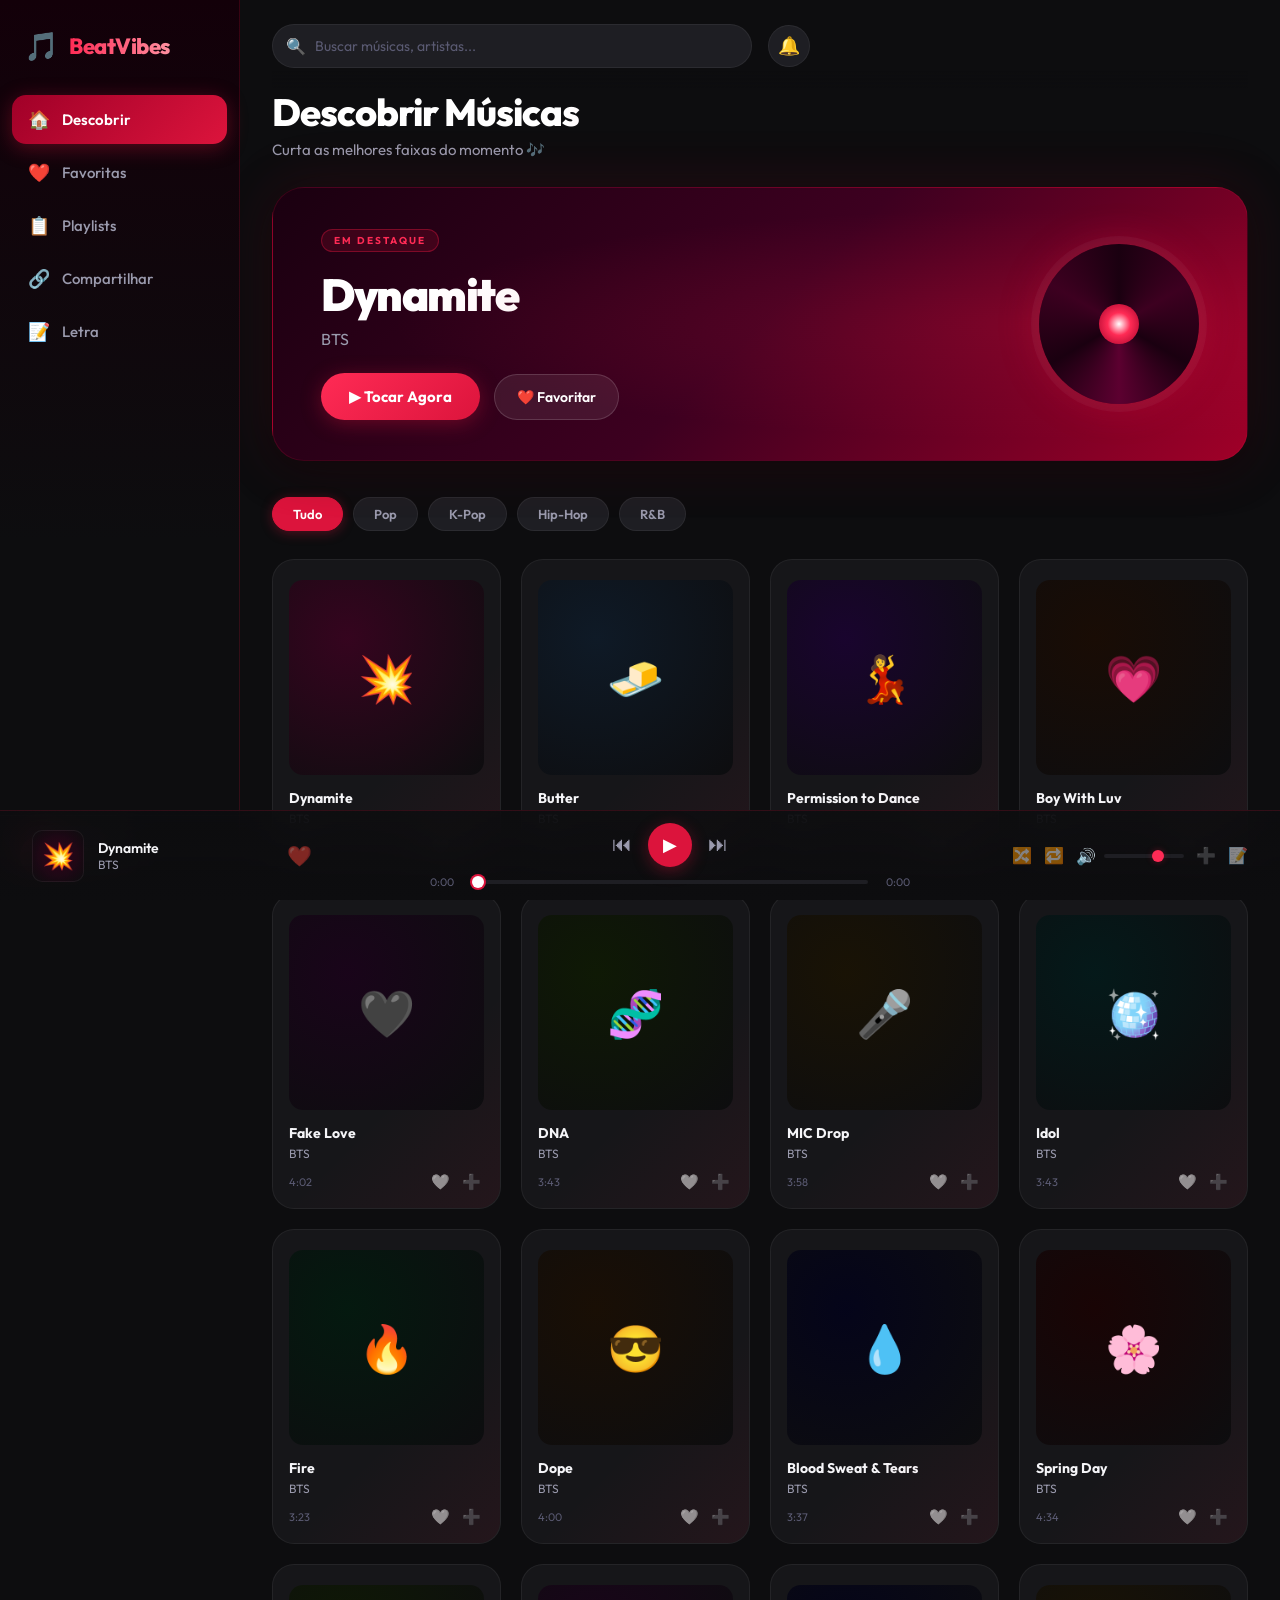
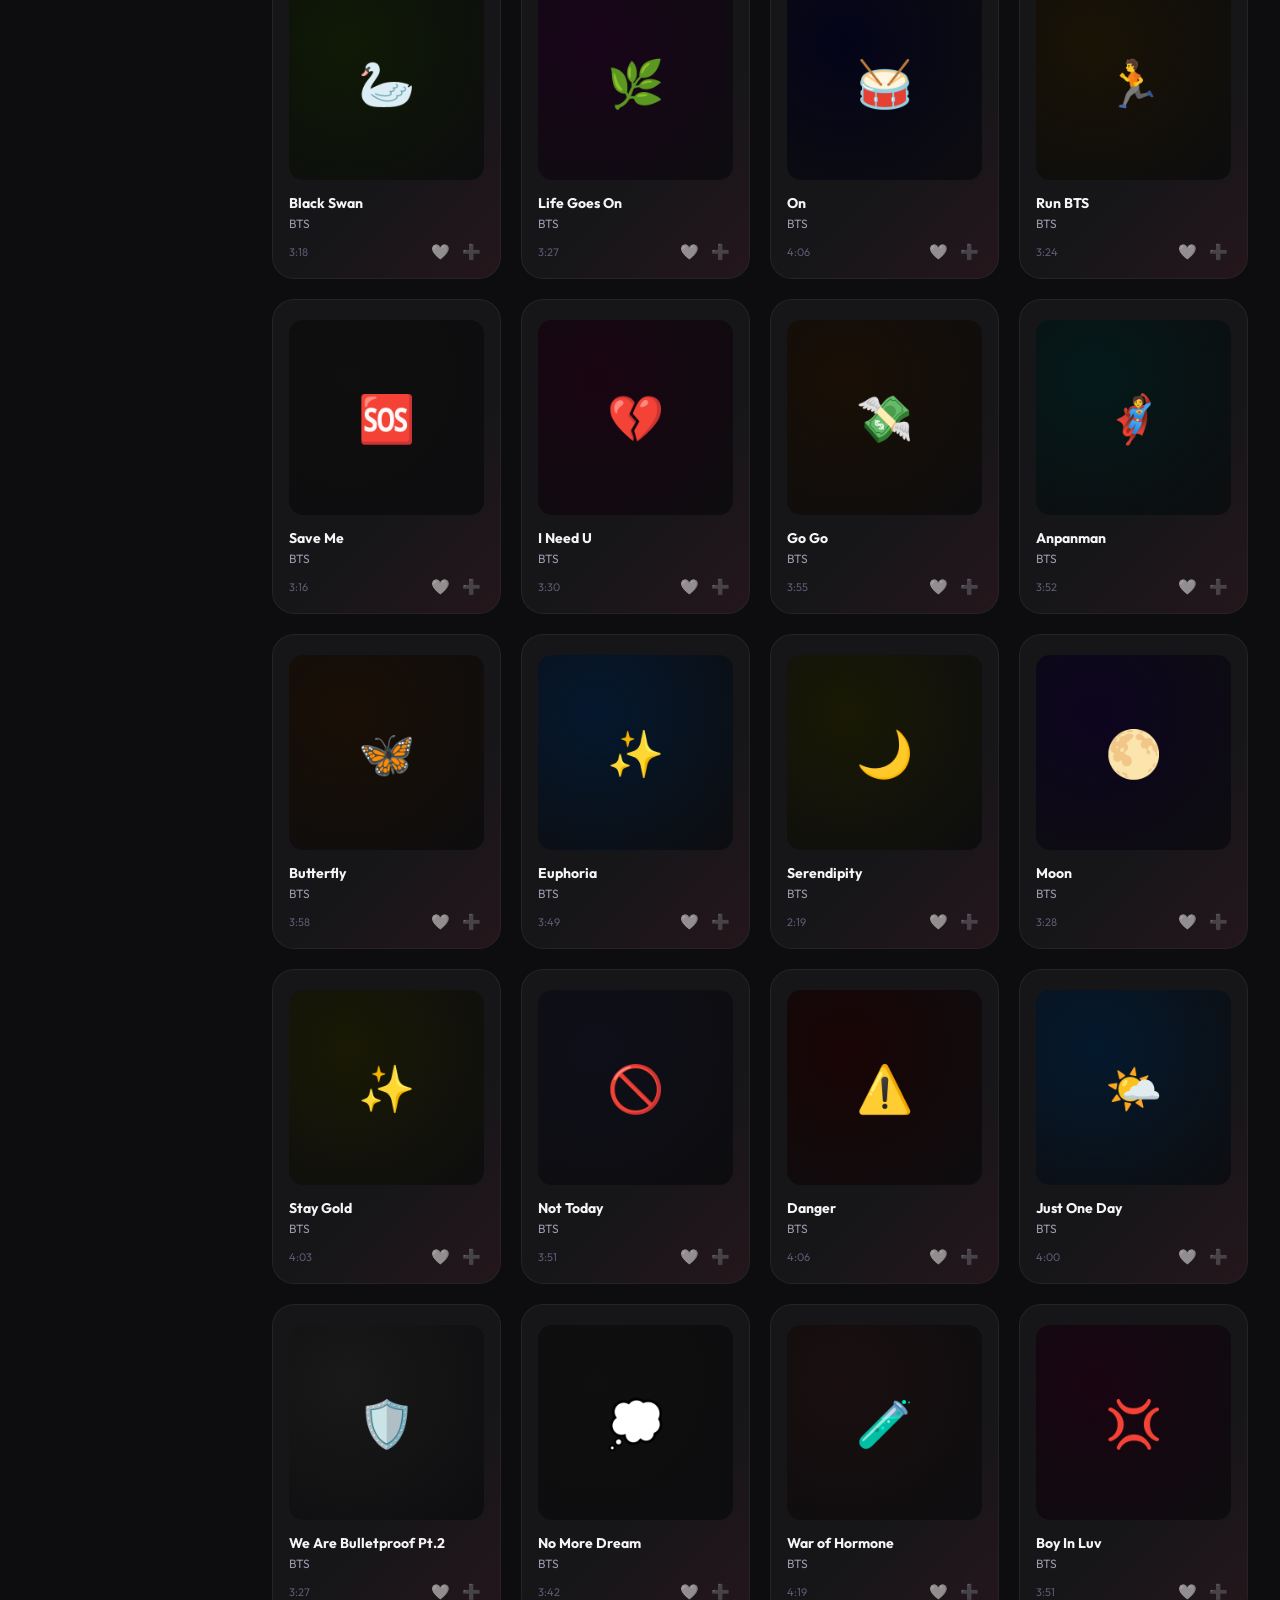
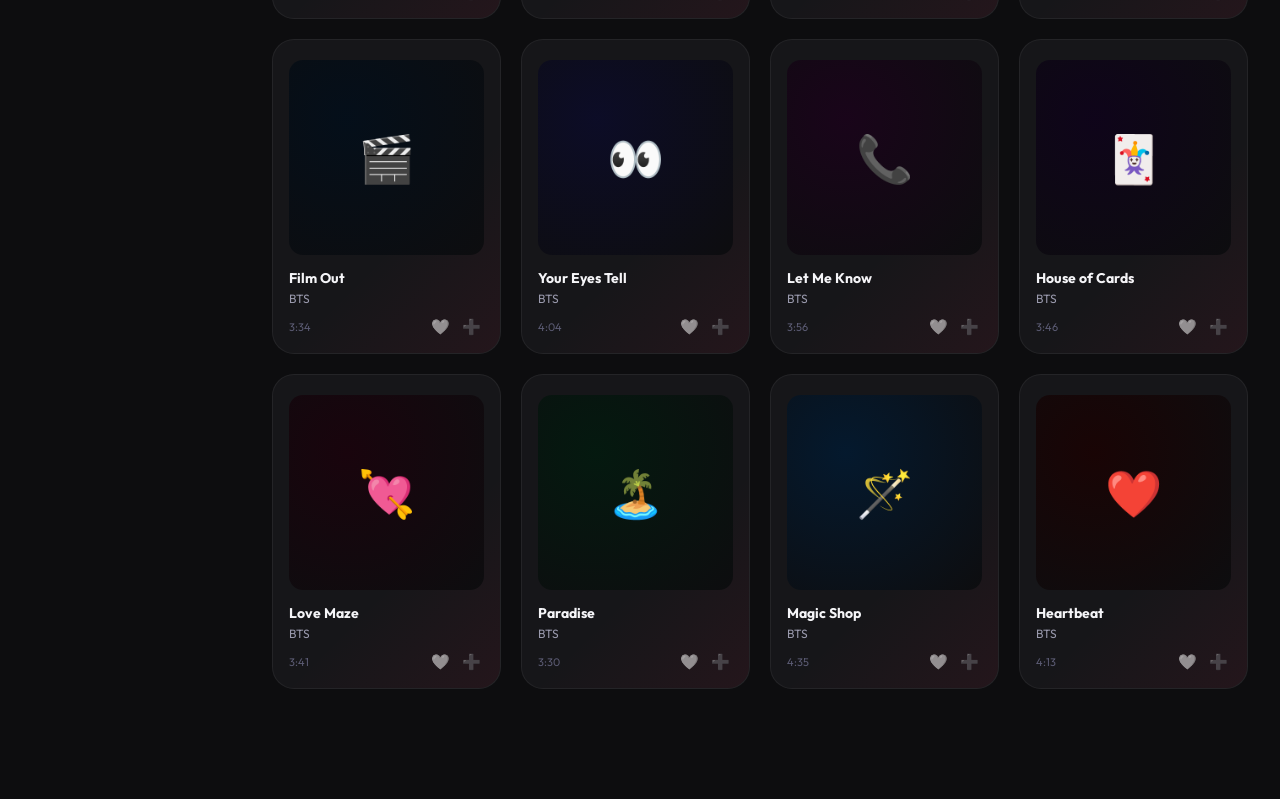
==== index.html @ f6a0c117 "atualização banner e menu" ====
<!DOCTYPE html>
<html lang="pt-BR">
<head>
  <meta charset="UTF-8" />
  <meta name="viewport" content="width=device-width, initial-scale=1.0" />
  <meta name="description" content="BeatVibes - Ouça músicas, crie playlists e compartilhe com seus amigos. A melhor experiência musical em um clique." />
  <title>BeatVibes – Sua música, do seu jeito</title>
  <link rel="preconnect" href="https://fonts.googleapis.com" />
  <link rel="preconnect" href="https://fonts.gstatic.com" crossorigin />
  <link href="https://fonts.googleapis.com/css2?family=Outfit:wght@300;400;500;600;700;800;900&display=swap" rel="stylesheet" />
  <link rel="stylesheet" href="style.css" />
</head>
<body>

  <!-- SIDEBAR -->
  <aside class="sidebar" id="sidebar">
    <div class="sidebar-logo">
      <span class="logo-icon">🎵</span>
      <span class="logo-text">BeatVibes</span>
    </div>

    <nav class="sidebar-nav">
      <button class="nav-btn active" id="btn-discover" onclick="showView('discover')">
        <span class="nav-icon">🏠</span> Descobrir
      </button>
      <button class="nav-btn" id="btn-favorites" onclick="showView('favorites')">
        <span class="nav-icon">❤️</span> Favoritas
      </button>
      <button class="nav-btn" id="btn-playlists" onclick="showView('playlists')">
        <span class="nav-icon">📋</span> Playlists
      </button>
      <button class="nav-btn" id="btn-share" onclick="showView('share')">
        <span class="nav-icon">🔗</span> Compartilhar
      </button>
      <button class="nav-btn" id="btn-lyrics" onclick="showView('lyrics')">
        <span class="nav-icon">📝</span> Letra
      </button>
    </nav>

    <div class="sidebar-footer">
      <div class="user-avatar">B</div>
      <div class="user-info">
        <span class="user-name">Beatriz</span>
        <span class="user-plan">🔥 Premium</span>
      </div>
    </div>
  </aside>

  <!-- MAIN CONTENT -->
  <main class="main-content">

    <!-- HEADER -->
    <header class="top-bar">
      <button class="hamburger" id="hamburger" onclick="toggleSidebar()">☰</button>
      <div class="search-wrap">
        <span class="search-icon">🔍</span>
        <input type="text" class="search-input" id="searchInput" placeholder="Buscar músicas, artistas..." oninput="filterSongs()" />
      </div>
      <div class="header-actions">
        <button class="icon-btn" title="Notificações">🔔</button>
      </div>
    </header>

    <!-- VIEW: DESCOBRIR -->
    <section class="view active" id="view-discover">
      <div class="section-header">
        <h1>Descobrir Músicas</h1>
        <p class="section-subtitle">Curta as melhores faixas do momento 🎶</p>
      </div>

      <!-- FEATURED BANNER -->
      <div class="featured-banner" id="featuredBanner">
        <div class="featured-info">
          <span class="featured-tag">EM DESTAQUE</span>
          <h2 class="featured-title" id="featuredTitle">Dynamite</h2>
          <p class="featured-artist" id="featuredArtist">BTS</p>
          <div class="featured-actions">
            <button class="btn-play-featured" onclick="playFeatured()">▶ Tocar Agora</button>
            <button class="btn-fav-featured" id="featFavBtn" onclick="toggleFavFeatured()">❤️ Favoritar</button>
          </div>
        </div>
        <div class="featured-art">
          <div class="vinyl"></div>
        </div>
      </div>

      <!-- CATEGORIA TABS -->
      <div class="cat-tabs">
        <button class="cat-tab active" onclick="filterCategory('all', this)">Tudo</button>
        <button class="cat-tab" onclick="filterCategory('pop', this)">Pop</button>
        <button class="cat-tab" onclick="filterCategory('kpop', this)">K-Pop</button>
        <button class="cat-tab" onclick="filterCategory('hiphop', this)">Hip-Hop</button>
        <button class="cat-tab" onclick="filterCategory('rb', this)">R&amp;B</button>
      </div>

      <!-- SONG GRID -->
      <div class="song-grid" id="songGrid"></div>
    </section>

    <!-- VIEW: FAVORITAS -->
    <section class="view" id="view-favorites">
      <div class="section-header">
        <h1>Minhas Favoritas</h1>
        <p class="section-subtitle">Músicas que você amou ❤️</p>
      </div>
      <div class="song-list" id="favoritesList">
        <div class="empty-state">
          <span class="empty-icon">🎵</span>
          <p>Você ainda não favoritou nenhuma música.</p>
          <p>Clique no ❤️ em qualquer faixa para começar!</p>
        </div>
      </div>
    </section>

    <!-- VIEW: PLAYLISTS -->
    <section class="view" id="view-playlists">
      <div class="section-header">
        <h1>Minhas Playlists</h1>
        <p class="section-subtitle">Organize suas músicas do jeito que quiser 📋</p>
      </div>

      <div class="playlist-creator">
        <input type="text" id="playlistNameInput" class="playlist-name-input" placeholder="Nome da nova playlist..." maxlength="40" />
        <button class="btn-create-playlist" onclick="createPlaylist()">+ Criar</button>
      </div>

      <div class="playlists-container" id="playlistsContainer">
        <div class="empty-state">
          <span class="empty-icon">📋</span>
          <p>Nenhuma playlist criada ainda.</p>
          <p>Crie sua primeira playlist acima!</p>
        </div>
      </div>
    </section>

    <!-- VIEW: COMPARTILHAR -->
    <section class="view" id="view-share">
      <div class="section-header">
        <h1>Compartilhar Músicas</h1>
        <p class="section-subtitle">Mande suas músicas favoritas para os amigos 🔗</p>
      </div>

      <div class="share-grid">
        <div class="share-card">
          <div class="share-card-icon">📱</div>
          <h3>Compartilhar Link</h3>
          <p>Gere um link único para qualquer música e envie para seus amigos.</p>
          <div class="share-song-select-wrap">
            <select class="share-song-select" id="shareSongSelect">
              <option value="">Selecione uma música...</option>
            </select>
          </div>
          <div class="share-link-box" id="shareLinkBox" style="display:none;">
            <input type="text" class="share-link-input" id="shareLinkInput" readonly />
            <button class="btn-copy" onclick="copyLink()" id="copyBtn">📋 Copiar</button>
          </div>
          <button class="btn-generate-link" onclick="generateLink()">🔗 Gerar Link</button>
        </div>

        <div class="share-card">
          <div class="share-card-icon">📤</div>
          <h3>Compartilhar via WhatsApp</h3>
          <p>Envie uma música diretamente no WhatsApp de um amigo.</p>
          <div class="share-song-select-wrap">
            <select class="share-song-select" id="shareWaSongSelect">
              <option value="">Selecione uma música...</option>
            </select>
          </div>
          <input type="tel" class="share-phone-input" id="sharePhoneInput" placeholder="DDD + Número (ex: 11999999999)" />
          <button class="btn-share-wa" onclick="shareWhatsApp()">📲 Enviar no WhatsApp</button>
        </div>

        <div class="share-card">
          <div class="share-card-icon">🎶</div>
          <h3>Compartilhar Playlist</h3>
          <p>Exporte uma das suas playlists e compartilhe com quem quiser.</p>
          <div class="share-song-select-wrap">
            <select class="share-song-select" id="sharePlaylistSelect">
              <option value="">Selecione uma playlist...</option>
            </select>
          </div>
          <button class="btn-share-playlist" onclick="sharePlaylist()">🔗 Gerar Link da Playlist</button>
          <div class="share-link-box" id="playlistLinkBox" style="display:none;">
            <input type="text" class="share-link-input" id="playlistLinkInput" readonly />
            <button class="btn-copy" onclick="copyPlaylistLink()">📋 Copiar</button>
          </div>
        </div>
      </div>
    </section>

    <!-- VIEW: LETRA -->
    <section class="view" id="view-lyrics">
      <div class="section-header">
        <h1>Letra da Música</h1>
        <p class="section-subtitle">Acompanhe a letra em tempo real 📝</p>
      </div>

      <div class="lyrics-wrap">
        <!-- Painel lateral: seletor -->
        <div class="lyrics-sidebar">
          <p class="lyrics-select-label">Escolha uma música:</p>
          <div class="lyrics-song-list" id="lyricsSongList"></div>
        </div>

        <!-- Painel principal: letra -->
        <div class="lyrics-main" id="lyricsMain">
          <div class="lyrics-header" id="lyricsHeader">
            <div class="lyrics-art" id="lyricsArt">🎵</div>
            <div class="lyrics-info">
              <span class="lyrics-song-title" id="lyricsSongTitle">Selecione uma música</span>
              <span class="lyrics-song-artist" id="lyricsSongArtist">–</span>
            </div>
            <button class="btn-lyrics-play" id="btnLyricsPlay" onclick="playFromLyrics()">▶ Tocar</button>
          </div>

          <div class="lyrics-body" id="lyricsBody">
            <div class="lyrics-idle">
              <span class="lyrics-idle-icon">🎤</span>
              <p>Selecione uma música ao lado para ver a letra</p>
              <p style="font-size:12px;margin-top:6px;">ou toque uma música e ela aparecerá automaticamente aqui</p>
            </div>
          </div>
        </div>
      </div>
    </section>

  </main>

  <!-- NOW PLAYING BAR -->
  <div class="now-playing" id="nowPlaying">
    <div class="np-left">
      <div class="np-art" id="npArt">🎵</div>
      <div class="np-info">
        <span class="np-title" id="npTitle">Nenhuma música</span>
        <span class="np-artist" id="npArtist">– selecione uma faixa</span>
      </div>
      <button class="np-fav-btn" id="npFavBtn" onclick="toggleFavFromPlayer()" title="Favoritar">❤️</button>
    </div>

    <div class="np-center">
      <div class="np-controls">
        <button class="ctrl-btn" onclick="prevSong()" title="Anterior">⏮</button>
        <button class="ctrl-btn ctrl-play" id="playBtn" onclick="togglePlay()">▶</button>
        <button class="ctrl-btn" onclick="nextSong()" title="Próxima">⏭</button>
      </div>
      <div class="np-progress-wrap">
        <span class="np-time" id="currentTime">0:00</span>
        <div class="np-progress-bar" id="progressBar" onclick="seekSong(event)">
          <div class="np-progress-fill" id="progressFill"></div>
          <div class="np-progress-thumb" id="progressThumb"></div>
        </div>
        <span class="np-time" id="totalTime">0:00</span>
      </div>
    </div>

    <div class="np-right">
      <button class="ctrl-btn-sm" id="shuffleBtn" onclick="toggleShuffle()" title="Aleatório">🔀</button>
      <button class="ctrl-btn-sm" id="repeatBtn" onclick="toggleRepeat()" title="Repetir">🔁</button>
      <div class="volume-wrap">
        <span class="vol-icon" id="volIcon">🔊</span>
        <input type="range" class="volume-slider" id="volumeSlider" min="0" max="1" step="0.01" value="0.7" oninput="setVolume(this.value)" />
      </div>
      <button class="ctrl-btn-sm" onclick="addToPlaylistFromPlayer()" title="Adicionar à playlist">➕</button>
      <button class="ctrl-btn-sm" onclick="openLyricsForCurrent()" title="Ver letra">📝</button>
    </div>
  </div>

  <!-- MODAL: ADICIONAR À PLAYLIST -->
  <div class="modal-overlay" id="addToPlaylistModal" onclick="closeModal('addToPlaylistModal')">
    <div class="modal" onclick="event.stopPropagation()">
      <div class="modal-header">
        <h3>Adicionar à Playlist</h3>
        <button class="modal-close" onclick="closeModal('addToPlaylistModal')">✕</button>
      </div>
      <div class="modal-body" id="modalPlaylistList">
        <div class="empty-state">
          <p>Nenhuma playlist encontrada. Crie uma na aba Playlists!</p>
        </div>
      </div>
    </div>
  </div>

  <!-- MODAL: PLAYLIST DETALHES -->
  <div class="modal-overlay" id="playlistDetailModal" onclick="closeModal('playlistDetailModal')">
    <div class="modal modal-large" onclick="event.stopPropagation()">
      <div class="modal-header">
        <h3 id="playlistDetailTitle">Playlist</h3>
        <button class="modal-close" onclick="closeModal('playlistDetailModal')">✕</button>
      </div>
      <div class="modal-body" id="playlistDetailBody"></div>
    </div>
  </div>

  <!-- TOAST -->
  <div class="toast" id="toast"></div>

  <script src="app.js"></script>
</body>
</html>
---- style.css ----
/* =============================================
   BEATVIBES – STYLE.CSS
   Paleta: Vermelho / Carmesim / Dark
   ============================================= */

/* --- RESET & BASE --- */
*, *::before, *::after {
  box-sizing: border-box;
  margin: 0;
  padding: 0;
}

:root {
  /* Core palette */
  --crimson:        #DC143C;
  --crimson-light:  #FF2B55;
  --crimson-dark:   #A00028;
  --crimson-deeper: #7B0020;
  --red-glow:       rgba(220, 20, 60, 0.35);

  /* Neutrals / dark */
  --bg:        #0D0D0F;
  --bg-card:   #161619;
  --bg-card2:  #1E1E23;
  --bg-hover:  #252530;
  --border:    rgba(220, 20, 60, 0.18);
  --border-sm: rgba(255,255,255,0.06);

  /* Text */
  --text-primary:   #F5F5F8;
  --text-secondary: #9A9AAD;
  --text-muted:     #5A5A72;

  /* Accents */
  --gold: #FFB347;
  --green-play: #2ECC71;

  /* Sizing */
  --sidebar-w: 240px;
  --player-h:  90px;
  --radius:    14px;
  --radius-lg: 22px;
  --radius-xl: 32px;

  /* Transitions */
  --trans: 0.22s cubic-bezier(.4,0,.2,1);
}

html { scroll-behavior: smooth; }

body {
  font-family: 'Outfit', sans-serif;
  background: var(--bg);
  color: var(--text-primary);
  display: flex;
  min-height: 100vh;
  overflow-x: hidden;
}

/* --- SCROLLBAR --- */
::-webkit-scrollbar { width: 6px; }
::-webkit-scrollbar-track { background: transparent; }
::-webkit-scrollbar-thumb { background: var(--crimson-dark); border-radius: 99px; }

/* ============================================= */
/*  SIDEBAR                                       */
/* ============================================= */
.sidebar {
  position: fixed;
  left: 0; top: 0; bottom: 0;
  width: var(--sidebar-w);
  background: linear-gradient(180deg, #130009 0%, #0D0D0F 60%);
  border-right: 1px solid var(--border);
  display: flex;
  flex-direction: column;
  padding: 28px 0 24px;
  z-index: 100;
  transition: transform var(--trans);
}

.sidebar-logo {
  display: flex;
  align-items: center;
  gap: 10px;
  padding: 0 24px 32px;
}
.logo-icon { font-size: 28px; }
.logo-text {
  font-size: 22px;
  font-weight: 800;
  background: linear-gradient(90deg, var(--crimson-light), #FF8FA0);
  -webkit-background-clip: text;
  -webkit-text-fill-color: transparent;
  background-clip: text;
  letter-spacing: -0.5px;
}

.sidebar-nav {
  display: flex;
  flex-direction: column;
  gap: 4px;
  padding: 0 12px;
  flex: 1;
}

.nav-btn {
  display: flex;
  align-items: center;
  gap: 12px;
  background: none;
  border: none;
  color: var(--text-secondary);
  font-family: 'Outfit', sans-serif;
  font-size: 15px;
  font-weight: 500;
  padding: 13px 16px;
  border-radius: var(--radius);
  cursor: pointer;
  transition: background var(--trans), color var(--trans), transform var(--trans);
  text-align: left;
  width: 100%;
}
.nav-btn:hover {
  background: var(--bg-hover);
  color: var(--text-primary);
  transform: translateX(4px);
}
.nav-btn.active {
  background: linear-gradient(135deg, var(--crimson-dark), var(--crimson));
  color: #fff;
  font-weight: 600;
  box-shadow: 0 4px 20px var(--red-glow);
}
.nav-icon { font-size: 18px; }

.sidebar-footer {
  display: flex;
  align-items: center;
  gap: 12px;
  padding: 20px 20px 0;
  border-top: 1px solid var(--border-sm);
  margin-top: 16px;
}
.user-avatar {
  width: 40px; height: 40px;
  background: linear-gradient(135deg, var(--crimson), var(--crimson-dark));
  border-radius: 50%;
  display: flex; align-items: center; justify-content: center;
  font-weight: 800; font-size: 16px;
  box-shadow: 0 0 14px var(--red-glow);
  flex-shrink: 0;
}
.user-info { display: flex; flex-direction: column; }
.user-name { font-size: 14px; font-weight: 600; }
.user-plan { font-size: 11px; color: var(--crimson-light); }

/* ============================================= */
/*  MAIN CONTENT                                  */
/* ============================================= */
.main-content {
  margin-left: var(--sidebar-w);
  flex: 1;
  padding: 0 32px;
  padding-bottom: calc(var(--player-h) + 20px);
  min-height: 100vh;
  max-width: 1200px;
}

/* ============================================= */
/*  TOP BAR                                       */
/* ============================================= */
.top-bar {
  display: flex;
  align-items: center;
  gap: 16px;
  padding: 24px 0 20px;
  position: sticky;
  top: 0;
  background: linear-gradient(180deg, var(--bg) 80%, transparent);
  z-index: 50;
}
.hamburger {
  display: none;
  background: none;
  border: none;
  color: var(--text-primary);
  font-size: 22px;
  cursor: pointer;
  padding: 6px;
}
.search-wrap {
  flex: 1;
  position: relative;
  max-width: 480px;
}
.search-icon {
  position: absolute; left: 14px; top: 50%;
  transform: translateY(-50%);
  font-size: 16px;
  pointer-events: none;
}
.search-input {
  width: 100%;
  background: var(--bg-card2);
  border: 1px solid var(--border-sm);
  border-radius: 99px;
  padding: 12px 18px 12px 42px;
  color: var(--text-primary);
  font-family: 'Outfit', sans-serif;
  font-size: 14px;
  outline: none;
  transition: border-color var(--trans), box-shadow var(--trans);
}
.search-input:focus {
  border-color: var(--crimson);
  box-shadow: 0 0 0 3px var(--red-glow);
}
.search-input::placeholder { color: var(--text-muted); }
.icon-btn {
  background: var(--bg-card2);
  border: 1px solid var(--border-sm);
  color: var(--text-secondary);
  border-radius: 50%;
  width: 42px; height: 42px;
  display: flex; align-items: center; justify-content: center;
  font-size: 18px;
  cursor: pointer;
  transition: background var(--trans), color var(--trans);
}
.icon-btn:hover { background: var(--bg-hover); color: var(--crimson-light); }

/* ============================================= */
/*  VIEWS                                         */
/* ============================================= */
.view { display: none; animation: fadeSlide .35s ease; }
.view.active { display: block; }

@keyframes fadeSlide {
  from { opacity: 0; transform: translateY(12px); }
  to   { opacity: 1; transform: translateY(0); }
}

.section-header { margin-bottom: 28px; }
.section-header h1 {
  font-size: clamp(26px, 3vw, 38px);
  font-weight: 800;
  letter-spacing: -1px;
  background: linear-gradient(90deg, #fff 30%, var(--crimson-light));
  -webkit-background-clip: text; -webkit-text-fill-color: transparent;
  background-clip: text;
}
.section-subtitle { color: var(--text-secondary); margin-top: 4px; font-size: 15px; }

/* ============================================= */
/*  FEATURED BANNER                               */
/* ============================================= */
.featured-banner {
  background: linear-gradient(135deg, #1A0010 0%, #3D0020 50%, var(--crimson-dark) 100%);
  border: 1px solid var(--border);
  border-radius: var(--radius-xl);
  padding: 40px 48px;
  display: flex;
  align-items: center;
  justify-content: space-between;
  margin-bottom: 36px;
  position: relative;
  overflow: hidden;
  box-shadow: 0 8px 40px rgba(0,0,0,0.5), 0 0 60px rgba(220,20,60,0.15);
}
.featured-banner::before {
  content: '';
  position: absolute; inset: 0;
  background: radial-gradient(ellipse at 80% 50%, rgba(220,20,60,0.22) 0%, transparent 60%);
  pointer-events: none;
}

.featured-tag {
  display: inline-block;
  font-size: 10px;
  font-weight: 700;
  letter-spacing: 2px;
  color: var(--crimson-light);
  background: rgba(220,20,60,0.15);
  border: 1px solid rgba(220,20,60,0.4);
  padding: 4px 12px;
  border-radius: 99px;
  margin-bottom: 14px;
}
.featured-title {
  font-size: clamp(28px, 3.5vw, 46px);
  font-weight: 900;
  letter-spacing: -1.5px;
  color: #fff;
  margin-bottom: 6px;
}
.featured-artist { color: var(--text-secondary); font-size: 16px; margin-bottom: 24px; }

.featured-actions { display: flex; gap: 14px; align-items: center; flex-wrap: wrap; }
.btn-play-featured {
  background: linear-gradient(135deg, var(--crimson-light), var(--crimson));
  border: none;
  color: #fff;
  font-family: 'Outfit', sans-serif;
  font-size: 15px;
  font-weight: 700;
  padding: 14px 28px;
  border-radius: 99px;
  cursor: pointer;
  transition: transform var(--trans), box-shadow var(--trans);
  box-shadow: 0 4px 20px var(--red-glow);
}
.btn-play-featured:hover {
  transform: translateY(-2px) scale(1.03);
  box-shadow: 0 8px 30px var(--red-glow);
}
.btn-fav-featured {
  background: rgba(255,255,255,0.08);
  border: 1px solid rgba(255,255,255,0.15);
  color: #fff;
  font-family: 'Outfit', sans-serif;
  font-size: 14px;
  font-weight: 600;
  padding: 13px 22px;
  border-radius: 99px;
  cursor: pointer;
  transition: background var(--trans), border-color var(--trans);
}
.btn-fav-featured:hover { background: rgba(220,20,60,0.3); border-color: var(--crimson); }

/* VINYL ANIMATION */
.featured-art { position: relative; flex-shrink: 0; }
.vinyl {
  width: 160px; height: 160px;
  border-radius: 50%;
  background: conic-gradient(
    #1a0010 0deg, #3d0020 60deg,
    #1a0010 120deg, #5c0030 180deg,
    #1a0010 240deg, #3d0020 300deg, #1a0010 360deg
  );
  box-shadow: 0 0 0 8px rgba(255,255,255,0.04), 0 0 40px rgba(220,20,60,0.3);
  animation: spin 8s linear infinite;
  position: relative;
}
.vinyl::after {
  content: '';
  position: absolute; top: 50%; left: 50%;
  transform: translate(-50%,-50%);
  width: 40px; height: 40px;
  border-radius: 50%;
  background: radial-gradient(circle, #fff 0%, var(--crimson-light) 40%, var(--crimson-dark) 100%);
}
@keyframes spin { to { transform: rotate(360deg); } }

/* ============================================= */
/*  CATEGORY TABS                                 */
/* ============================================= */
.cat-tabs {
  display: flex;
  gap: 10px;
  flex-wrap: wrap;
  margin-bottom: 28px;
}
.cat-tab {
  background: var(--bg-card2);
  border: 1px solid var(--border-sm);
  color: var(--text-secondary);
  font-family: 'Outfit', sans-serif;
  font-size: 13px;
  font-weight: 600;
  padding: 8px 20px;
  border-radius: 99px;
  cursor: pointer;
  transition: all var(--trans);
}
.cat-tab:hover { color: var(--text-primary); border-color: var(--crimson); }
.cat-tab.active {
  background: var(--crimson);
  border-color: var(--crimson);
  color: #fff;
  box-shadow: 0 2px 12px var(--red-glow);
}

/* ============================================= */
/*  SONG GRID                                     */
/* ============================================= */
.song-grid {
  display: grid;
  grid-template-columns: repeat(auto-fill, minmax(185px, 1fr));
  gap: 20px;
}

.song-card {
  background: var(--bg-card);
  border: 1px solid var(--border-sm);
  border-radius: var(--radius-lg);
  padding: 20px 16px 16px;
  cursor: pointer;
  transition: transform var(--trans), box-shadow var(--trans), border-color var(--trans);
  position: relative;
  overflow: hidden;
}
.song-card::before {
  content: '';
  position: absolute; inset: 0;
  background: linear-gradient(135deg, transparent 60%, rgba(220,20,60,0.07));
  pointer-events: none;
}
.song-card:hover {
  transform: translateY(-6px);
  box-shadow: 0 12px 40px rgba(0,0,0,0.5), 0 0 20px var(--red-glow);
  border-color: var(--crimson);
}
.song-card.playing {
  border-color: var(--crimson);
  box-shadow: 0 0 0 2px var(--crimson), 0 8px 30px var(--red-glow);
}

.song-art {
  width: 100%; aspect-ratio: 1;
  border-radius: var(--radius);
  display: flex; align-items: center; justify-content: center;
  font-size: 46px;
  margin-bottom: 14px;
  position: relative;
  overflow: hidden;
}
.song-play-overlay {
  position: absolute; inset: 0;
  background: rgba(0,0,0,0.5);
  display: flex; align-items: center; justify-content: center;
  opacity: 0; transition: opacity var(--trans);
  font-size: 32px;
}
.song-card:hover .song-play-overlay { opacity: 1; }

.song-title {
  font-size: 14px; font-weight: 700;
  white-space: nowrap; overflow: hidden; text-overflow: ellipsis;
  margin-bottom: 4px;
}
.song-artist {
  font-size: 12px; color: var(--text-secondary);
  white-space: nowrap; overflow: hidden; text-overflow: ellipsis;
  margin-bottom: 10px;
}

.song-meta {
  display: flex; align-items: center; justify-content: space-between;
}
.song-duration { font-size: 11px; color: var(--text-muted); }

.song-actions { display: flex; gap: 6px; }
.song-action-btn {
  background: none; border: none;
  font-size: 15px; cursor: pointer;
  opacity: 0.6; transition: opacity var(--trans), transform var(--trans);
  padding: 3px;
  line-height: 1;
}
.song-action-btn:hover { opacity: 1; transform: scale(1.2); }
.song-action-btn.fav-active { opacity: 1; }
.song-action-btn.fav-active .heart-icon { filter: drop-shadow(0 0 4px var(--crimson)); }

/* ============================================= */
/*  SONG LIST                                     */
/* ============================================= */
.song-list { display: flex; flex-direction: column; gap: 10px; }

.song-row {
  background: var(--bg-card);
  border: 1px solid var(--border-sm);
  border-radius: var(--radius);
  padding: 14px 18px;
  display: flex;
  align-items: center;
  gap: 16px;
  cursor: pointer;
  transition: background var(--trans), border-color var(--trans), transform var(--trans);
}
.song-row:hover {
  background: var(--bg-hover);
  border-color: var(--crimson);
  transform: translateX(4px);
}
.song-row.playing { border-color: var(--crimson); background: rgba(220,20,60,0.08); }

.row-art {
  width: 48px; height: 48px;
  border-radius: 10px;
  display: flex; align-items: center; justify-content: center;
  font-size: 22px;
  flex-shrink: 0;
}
.row-info { flex: 1; min-width: 0; }
.row-title { font-size: 14px; font-weight: 600; margin-bottom: 2px;
  white-space: nowrap; overflow: hidden; text-overflow: ellipsis; }
.row-artist { font-size: 12px; color: var(--text-secondary); }
.row-duration { font-size: 12px; color: var(--text-muted); flex-shrink: 0; }
.row-actions { display: flex; gap: 6px; }

/* ============================================= */
/*  PLAYLISTS                                     */
/* ============================================= */
.playlist-creator {
  display: flex;
  gap: 12px;
  margin-bottom: 32px;
}
.playlist-name-input {
  flex: 1;
  max-width: 380px;
  background: var(--bg-card2);
  border: 1px solid var(--border-sm);
  border-radius: var(--radius);
  padding: 13px 18px;
  color: var(--text-primary);
  font-family: 'Outfit', sans-serif;
  font-size: 14px;
  outline: none;
  transition: border-color var(--trans), box-shadow var(--trans);
}
.playlist-name-input:focus {
  border-color: var(--crimson);
  box-shadow: 0 0 0 3px var(--red-glow);
}
.playlist-name-input::placeholder { color: var(--text-muted); }
.btn-create-playlist {
  background: linear-gradient(135deg, var(--crimson-light), var(--crimson));
  border: none;
  color: #fff;
  font-family: 'Outfit', sans-serif;
  font-size: 14px;
  font-weight: 700;
  padding: 13px 24px;
  border-radius: var(--radius);
  cursor: pointer;
  transition: transform var(--trans), box-shadow var(--trans);
  box-shadow: 0 4px 16px var(--red-glow);
  white-space: nowrap;
}
.btn-create-playlist:hover { transform: translateY(-2px); box-shadow: 0 6px 24px var(--red-glow); }

.playlists-container {
  display: grid;
  grid-template-columns: repeat(auto-fill, minmax(240px, 1fr));
  gap: 20px;
}

.playlist-card {
  background: var(--bg-card);
  border: 1px solid var(--border-sm);
  border-radius: var(--radius-lg);
  padding: 24px 20px 18px;
  position: relative;
  transition: transform var(--trans), box-shadow var(--trans), border-color var(--trans);
  overflow: hidden;
}
.playlist-card::before {
  content: '';
  position: absolute; top: 0; left: 0; right: 0; height: 4px;
  background: linear-gradient(90deg, var(--crimson-light), var(--crimson-dark));
}
.playlist-card:hover {
  transform: translateY(-5px);
  box-shadow: 0 12px 40px rgba(0,0,0,0.5);
  border-color: var(--crimson);
}

.playlist-card-icon { font-size: 36px; margin-bottom: 12px; }
.playlist-card-name { font-size: 16px; font-weight: 700; margin-bottom: 4px; letter-spacing: -0.3px; }
.playlist-card-count { font-size: 12px; color: var(--text-secondary); margin-bottom: 16px; }
.playlist-card-actions { display: flex; gap: 10px; }
.pl-btn {
  background: var(--bg-card2);
  border: 1px solid var(--border-sm);
  color: var(--text-secondary);
  font-family: 'Outfit', sans-serif;
  font-size: 12px;
  font-weight: 600;
  padding: 8px 14px;
  border-radius: 99px;
  cursor: pointer;
  transition: all var(--trans);
}
.pl-btn:hover { background: var(--crimson); border-color: var(--crimson); color: #fff; }
.pl-btn-danger:hover { background: #8B0000; border-color: #8B0000; color: #fff; }

/* ============================================= */
/*  SHARE                                         */
/* ============================================= */
.share-grid {
  display: grid;
  grid-template-columns: repeat(auto-fill, minmax(290px, 1fr));
  gap: 24px;
}

.share-card {
  background: var(--bg-card);
  border: 1px solid var(--border-sm);
  border-radius: var(--radius-xl);
  padding: 32px 28px;
  transition: transform var(--trans), border-color var(--trans);
  position: relative;
  overflow: hidden;
}
.share-card::after {
  content: '';
  position: absolute; bottom: 0; left: 0; right: 0; height: 3px;
  background: linear-gradient(90deg, var(--crimson-dark), var(--crimson-light), var(--crimson-dark));
}
.share-card:hover { transform: translateY(-4px); border-color: var(--crimson); }

.share-card-icon { font-size: 40px; margin-bottom: 16px; }
.share-card h3 { font-size: 18px; font-weight: 700; margin-bottom: 10px; letter-spacing: -0.3px; }
.share-card p { font-size: 13px; color: var(--text-secondary); line-height: 1.6; margin-bottom: 20px; }

.share-song-select-wrap { margin-bottom: 14px; }
.share-song-select {
  width: 100%;
  background: var(--bg-card2);
  border: 1px solid var(--border-sm);
  border-radius: var(--radius);
  padding: 11px 14px;
  color: var(--text-primary);
  font-family: 'Outfit', sans-serif;
  font-size: 13px;
  outline: none;
  cursor: pointer;
  transition: border-color var(--trans);
}
.share-song-select:focus { border-color: var(--crimson); }
.share-song-select option { background: var(--bg-card2); }

.share-phone-input {
  width: 100%;
  background: var(--bg-card2);
  border: 1px solid var(--border-sm);
  border-radius: var(--radius);
  padding: 11px 14px;
  color: var(--text-primary);
  font-family: 'Outfit', sans-serif;
  font-size: 13px;
  outline: none;
  margin-bottom: 14px;
  transition: border-color var(--trans);
}
.share-phone-input:focus { border-color: var(--crimson); }
.share-phone-input::placeholder { color: var(--text-muted); }

.share-link-box {
  display: flex;
  gap: 8px;
  margin-bottom: 12px;
  background: var(--bg-card2);
  border: 1px solid var(--border);
  border-radius: var(--radius);
  padding: 10px 12px;
  align-items: center;
}
.share-link-input {
  flex: 1;
  background: none;
  border: none;
  color: var(--crimson-light);
  font-family: 'Outfit', sans-serif;
  font-size: 12px;
  outline: none;
  white-space: nowrap;
  overflow: hidden;
  text-overflow: ellipsis;
}
.btn-copy {
  background: var(--crimson);
  border: none;
  color: #fff;
  font-family: 'Outfit', sans-serif;
  font-size: 12px;
  font-weight: 600;
  padding: 6px 12px;
  border-radius: 8px;
  cursor: pointer;
  transition: background var(--trans), transform var(--trans);
  flex-shrink: 0;
}
.btn-copy:hover { background: var(--crimson-light); transform: scale(1.05); }

.btn-generate-link, .btn-share-wa, .btn-share-playlist {
  width: 100%;
  background: linear-gradient(135deg, var(--crimson-darker, #8B0020), var(--crimson));
  border: none;
  color: #fff;
  font-family: 'Outfit', sans-serif;
  font-size: 14px;
  font-weight: 700;
  padding: 13px;
  border-radius: var(--radius);
  cursor: pointer;
  transition: transform var(--trans), box-shadow var(--trans), opacity var(--trans);
  box-shadow: 0 4px 16px var(--red-glow);
}
.btn-generate-link:hover, .btn-share-wa:hover, .btn-share-playlist:hover {
  transform: translateY(-2px);
  box-shadow: 0 6px 24px var(--red-glow);
}
.btn-share-wa { background: linear-gradient(135deg, #128C7E, #25D366); box-shadow: 0 4px 16px rgba(37,211,102,0.3); }
.btn-share-wa:hover { box-shadow: 0 6px 24px rgba(37,211,102,0.4); }

/* ============================================= */
/*  NOW PLAYING BAR                               */
/* ============================================= */
.now-playing {
  position: fixed;
  bottom: 0; left: 0; right: 0;
  height: var(--player-h);
  background: linear-gradient(180deg, rgba(13,13,15,0.85) 0%, #0D0D0F 100%);
  backdrop-filter: blur(20px);
  -webkit-backdrop-filter: blur(20px);
  border-top: 1px solid var(--border);
  display: flex;
  align-items: center;
  justify-content: space-between;
  padding: 0 32px;
  z-index: 200;
  gap: 20px;
}

.np-left {
  display: flex; align-items: center; gap: 14px;
  width: 280px; min-width: 0;
}
.np-art {
  width: 52px; height: 52px;
  border-radius: 10px;
  display: flex; align-items: center; justify-content: center;
  font-size: 26px;
  flex-shrink: 0;
  border: 1px solid var(--border-sm);
  transition: box-shadow var(--trans);
}
.np-art.active { box-shadow: 0 0 16px var(--red-glow); }
.np-info { min-width: 0; flex: 1; }
.np-title {
  font-size: 14px; font-weight: 600;
  white-space: nowrap; overflow: hidden; text-overflow: ellipsis;
  display: block;
}
.np-artist {
  font-size: 12px; color: var(--text-secondary);
  white-space: nowrap; overflow: hidden; text-overflow: ellipsis;
  display: block;
}
.np-fav-btn {
  background: none; border: none;
  font-size: 20px; cursor: pointer;
  opacity: 0.5; transition: opacity var(--trans), transform var(--trans);
  flex-shrink: 0;
}
.np-fav-btn:hover, .np-fav-btn.active { opacity: 1; }
.np-fav-btn.active { transform: scale(1.1); }

.np-center {
  flex: 1;
  display: flex; flex-direction: column; align-items: center; gap: 8px;
}
.np-controls {
  display: flex; align-items: center; gap: 16px;
}
.ctrl-btn {
  background: none; border: none;
  color: var(--text-secondary);
  font-size: 20px; cursor: pointer;
  transition: color var(--trans), transform var(--trans);
}
.ctrl-btn:hover { color: var(--text-primary); transform: scale(1.1); }
.ctrl-play {
  background: var(--crimson);
  color: #fff !important;
  width: 44px; height: 44px;
  border-radius: 50%;
  font-size: 18px;
  display: flex; align-items: center; justify-content: center;
  box-shadow: 0 4px 16px var(--red-glow);
  transition: transform var(--trans), box-shadow var(--trans) !important;
}
.ctrl-play:hover {
  transform: scale(1.1) !important;
  box-shadow: 0 6px 24px var(--red-glow) !important;
}

.np-progress-wrap {
  display: flex; align-items: center; gap: 10px; width: 100%; max-width: 480px;
}
.np-time { font-size: 11px; color: var(--text-muted); min-width: 32px; }
.np-time:last-child { text-align: right; }
.np-progress-bar {
  flex: 1; height: 4px;
  background: var(--bg-card2);
  border-radius: 99px;
  cursor: pointer;
  position: relative;
  overflow: visible;
}
.np-progress-fill {
  height: 100%;
  background: linear-gradient(90deg, var(--crimson-light), var(--crimson));
  border-radius: 99px;
  width: 0%;
  transition: width 0.5s linear;
}
.np-progress-thumb {
  position: absolute; top: 50%;
  transform: translateY(-50%);
  width: 12px; height: 12px;
  background: #fff;
  border-radius: 50%;
  left: 0%;
  transition: left 0.5s linear;
  box-shadow: 0 0 0 2px var(--crimson);
  pointer-events: none;
}
.np-progress-bar:hover .np-progress-fill { background: linear-gradient(90deg, #fff, var(--crimson-light)); }

.np-right {
  display: flex; align-items: center; gap: 12px;
  width: 220px; justify-content: flex-end;
}
.ctrl-btn-sm {
  background: none; border: none;
  font-size: 16px; cursor: pointer;
  opacity: 0.5; transition: opacity var(--trans), transform var(--trans);
}
.ctrl-btn-sm:hover { opacity: 1; transform: scale(1.1); }
.ctrl-btn-sm.active { opacity: 1; filter: drop-shadow(0 0 6px var(--crimson)); }

.volume-wrap { display: flex; align-items: center; gap: 8px; }
.vol-icon { font-size: 16px; cursor: pointer; }
.volume-slider {
  -webkit-appearance: none;
  width: 80px; height: 4px;
  border-radius: 99px;
  background: var(--bg-card2);
  outline: none;
  cursor: pointer;
}
.volume-slider::-webkit-slider-thumb {
  -webkit-appearance: none;
  width: 12px; height: 12px;
  border-radius: 50%;
  background: var(--crimson-light);
  cursor: pointer;
  box-shadow: 0 0 6px var(--red-glow);
}

/* ============================================= */
/*  MODALS                                        */
/* ============================================= */
.modal-overlay {
  position: fixed; inset: 0;
  background: rgba(0,0,0,0.7);
  backdrop-filter: blur(6px);
  z-index: 1000;
  display: none;
  align-items: center;
  justify-content: center;
  padding: 20px;
}
.modal-overlay.open { display: flex; animation: fadeIn 0.2s ease; }
@keyframes fadeIn { from { opacity: 0; } to { opacity: 1; } }

.modal {
  background: var(--bg-card);
  border: 1px solid var(--border);
  border-radius: var(--radius-xl);
  width: 100%; max-width: 420px;
  box-shadow: 0 20px 60px rgba(0,0,0,0.7), 0 0 40px var(--red-glow);
  animation: slideUp 0.3s cubic-bezier(.34,1.56,.64,1);
}
.modal-large { max-width: 640px; }
@keyframes slideUp { from { transform: translateY(30px); opacity: 0; } to { transform: translateY(0); opacity: 1; } }

.modal-header {
  display: flex; align-items: center; justify-content: space-between;
  padding: 22px 24px 18px;
  border-bottom: 1px solid var(--border-sm);
}
.modal-header h3 { font-size: 18px; font-weight: 700; }
.modal-close {
  background: none; border: none;
  color: var(--text-muted); cursor: pointer; font-size: 18px;
  transition: color var(--trans);
}
.modal-close:hover { color: var(--text-primary); }
.modal-body { padding: 20px 24px 24px; display: flex; flex-direction: column; gap: 10px; }

.modal-pl-item {
  background: var(--bg-card2);
  border: 1px solid var(--border-sm);
  border-radius: var(--radius);
  padding: 12px 16px;
  display: flex; align-items: center; justify-content: space-between;
  cursor: pointer;
  transition: background var(--trans), border-color var(--trans);
}
.modal-pl-item:hover { background: var(--bg-hover); border-color: var(--crimson); }
.modal-pl-name { font-size: 14px; font-weight: 600; }
.modal-pl-count { font-size: 12px; color: var(--text-muted); }
.modal-pl-add { background: var(--crimson); border: none; color: #fff; border-radius: 8px;
  padding: 6px 14px; font-size: 12px; font-weight: 600; cursor: pointer;
  font-family: 'Outfit', sans-serif; transition: background var(--trans); }
.modal-pl-add:hover { background: var(--crimson-light); }

.modal-song-row {
  background: var(--bg-card2);
  border: 1px solid var(--border-sm);
  border-radius: var(--radius);
  padding: 12px 16px;
  display: flex; align-items: center; gap: 12px;
  cursor: pointer;
  transition: background var(--trans), border-color var(--trans);
}
.modal-song-row:hover { background: var(--bg-hover); border-color: var(--crimson); }

/* ============================================= */
/*  EMPTY STATE                                   */
/* ============================================= */
.empty-state {
  display: flex; flex-direction: column; align-items: center;
  justify-content: center; gap: 10px;
  padding: 60px 20px;
  color: var(--text-muted);
  font-size: 14px;
  text-align: center;
}
.empty-icon { font-size: 48px; margin-bottom: 8px; opacity: 0.5; }

/* ============================================= */
/*  TOAST                                         */
/* ============================================= */
.toast {
  position: fixed;
  bottom: calc(var(--player-h) + 16px);
  left: 50%; transform: translateX(-50%) translateY(20px);
  background: var(--bg-card2);
  border: 1px solid var(--border);
  color: var(--text-primary);
  padding: 12px 24px;
  border-radius: 99px;
  font-size: 14px; font-weight: 500;
  box-shadow: 0 8px 30px rgba(0,0,0,0.5);
  opacity: 0;
  transition: opacity 0.3s, transform 0.3s;
  z-index: 9999;
  pointer-events: none;
  white-space: nowrap;
}
.toast.show {
  opacity: 1; transform: translateX(-50%) translateY(0);
}

/* ============================================= */
/*  EQUALIZER ANIMATION (playing indicator)       */
/* ============================================= */
.eq-bars {
  display: flex; align-items: flex-end; gap: 2px; height: 16px;
}
.eq-bar {
  width: 3px; background: var(--crimson-light); border-radius: 2px;
  animation: eq 0.8s ease-in-out infinite alternate;
}
.eq-bar:nth-child(1) { animation-delay: 0s; }
.eq-bar:nth-child(2) { animation-delay: 0.15s; }
.eq-bar:nth-child(3) { animation-delay: 0.3s; }
@keyframes eq {
  from { height: 4px; }
  to   { height: 16px; }
}

/* ============================================= */
/*  LYRICS VIEW                                   */
/* ============================================= */
.lyrics-wrap {
  display: grid;
  grid-template-columns: 240px 1fr;
  gap: 24px;
  height: calc(100vh - 260px);
  min-height: 400px;
}

/* Painel lateral – lista de seleção */
.lyrics-sidebar {
  background: var(--bg-card);
  border: 1px solid var(--border-sm);
  border-radius: var(--radius-lg);
  padding: 16px 12px;
  display: flex;
  flex-direction: column;
  gap: 6px;
  overflow-y: auto;
}
.lyrics-select-label {
  font-size: 11px;
  font-weight: 700;
  letter-spacing: 1.5px;
  color: var(--text-muted);
  text-transform: uppercase;
  padding: 0 6px 6px;
  border-bottom: 1px solid var(--border-sm);
  margin-bottom: 4px;
}
.lyrics-list-item {
  display: flex;
  align-items: center;
  gap: 10px;
  padding: 10px 10px;
  border-radius: 10px;
  cursor: pointer;
  transition: background var(--trans), color var(--trans);
  border: 1px solid transparent;
}
.lyrics-list-item:hover {
  background: var(--bg-hover);
  color: var(--text-primary);
}
.lyrics-list-item.active {
  background: rgba(220,20,60,0.12);
  border-color: var(--crimson);
  color: var(--crimson-light);
}
.lyrics-list-emoji { font-size: 18px; flex-shrink: 0; }
.lyrics-list-title {
  font-size: 12px;
  font-weight: 600;
  white-space: nowrap;
  overflow: hidden;
  text-overflow: ellipsis;
}

/* Painel principal – exibição da letra */
.lyrics-main {
  background: var(--bg-card);
  border: 1px solid var(--border-sm);
  border-radius: var(--radius-lg);
  display: flex;
  flex-direction: column;
  overflow: hidden;
}

.lyrics-header {
  display: flex;
  align-items: center;
  gap: 14px;
  padding: 20px 24px;
  border-bottom: 1px solid var(--border-sm);
  background: linear-gradient(135deg, #130009 0%, var(--bg-card) 100%);
  flex-shrink: 0;
}
.lyrics-art {
  width: 52px; height: 52px;
  border-radius: 10px;
  display: flex; align-items: center; justify-content: center;
  font-size: 26px;
  flex-shrink: 0;
  border: 1px solid var(--border-sm);
}
.lyrics-info { flex: 1; min-width: 0; display: flex; flex-direction: column; gap: 3px; }
.lyrics-song-title {
  font-size: 16px; font-weight: 700;
  white-space: nowrap; overflow: hidden; text-overflow: ellipsis;
}
.lyrics-song-artist { font-size: 13px; color: var(--text-secondary); }
.btn-lyrics-play {
  background: linear-gradient(135deg, var(--crimson-light), var(--crimson));
  border: none;
  color: #fff;
  font-family: 'Outfit', sans-serif;
  font-size: 13px;
  font-weight: 700;
  padding: 10px 20px;
  border-radius: 99px;
  cursor: pointer;
  flex-shrink: 0;
  transition: transform var(--trans), box-shadow var(--trans);
  box-shadow: 0 4px 14px var(--red-glow);
}
.btn-lyrics-play:hover { transform: translateY(-2px); box-shadow: 0 6px 20px var(--red-glow); }

.lyrics-body {
  flex: 1;
  overflow-y: auto;
  padding: 28px 32px;
  display: flex;
  flex-direction: column;
  gap: 4px;
}

/* Estado ocioso */
.lyrics-idle {
  display: flex;
  flex-direction: column;
  align-items: center;
  justify-content: center;
  gap: 12px;
  height: 100%;
  color: var(--text-muted);
  font-size: 14px;
  text-align: center;
}
.lyrics-idle-icon { font-size: 48px; opacity: 0.4; margin-bottom: 4px; }

/* Linhas da letra */
.lyric-line {
  font-size: 18px;
  font-weight: 400;
  line-height: 1.6;
  color: var(--text-muted);
  padding: 6px 12px;
  border-radius: 8px;
  transition: color 0.35s ease, font-size 0.3s ease, font-weight 0.3s ease, background 0.3s ease;
  cursor: default;
  border-left: 3px solid transparent;
}
.lyric-line.past {
  color: var(--text-secondary);
  opacity: 0.6;
}
.lyric-line.active {
  color: #fff;
  font-size: 22px;
  font-weight: 700;
  background: rgba(220,20,60,0.10);
  border-left-color: var(--crimson);
  letter-spacing: -0.3px;
  text-shadow: 0 0 20px rgba(220,20,60,0.5);
}
.lyric-line.section-label {
  font-size: 11px !important;
  font-weight: 700 !important;
  letter-spacing: 2px;
  text-transform: uppercase;
  color: var(--crimson) !important;
  background: none !important;
  border-left: none !important;
  margin-top: 16px;
  padding-left: 12px;
  opacity: 1 !important;
}

/* ============================================= */
/*  RESPONSIVE                                    */
/* ============================================= */
@media (max-width: 900px) {
  .sidebar { transform: translateX(-100%); }
  .sidebar.open { transform: translateX(0); box-shadow: 0 0 40px rgba(0,0,0,0.8); }
  .main-content { margin-left: 0; padding: 0 18px; }
  .hamburger { display: block; }
  .np-right { display: none; }
  .np-left { width: auto; min-width: 0; }
  .featured-banner { padding: 28px 24px; }
  .featured-art { display: none; }
}
@media (max-width: 600px) {
  .song-grid { grid-template-columns: repeat(2, 1fr); }
  .share-grid { grid-template-columns: 1fr; }
  .playlists-container { grid-template-columns: 1fr 1fr; }
  .now-playing { padding: 0 16px; }
  .lyrics-wrap { grid-template-columns: 1fr; height: auto; }
  .lyrics-sidebar { max-height: 200px; }
}
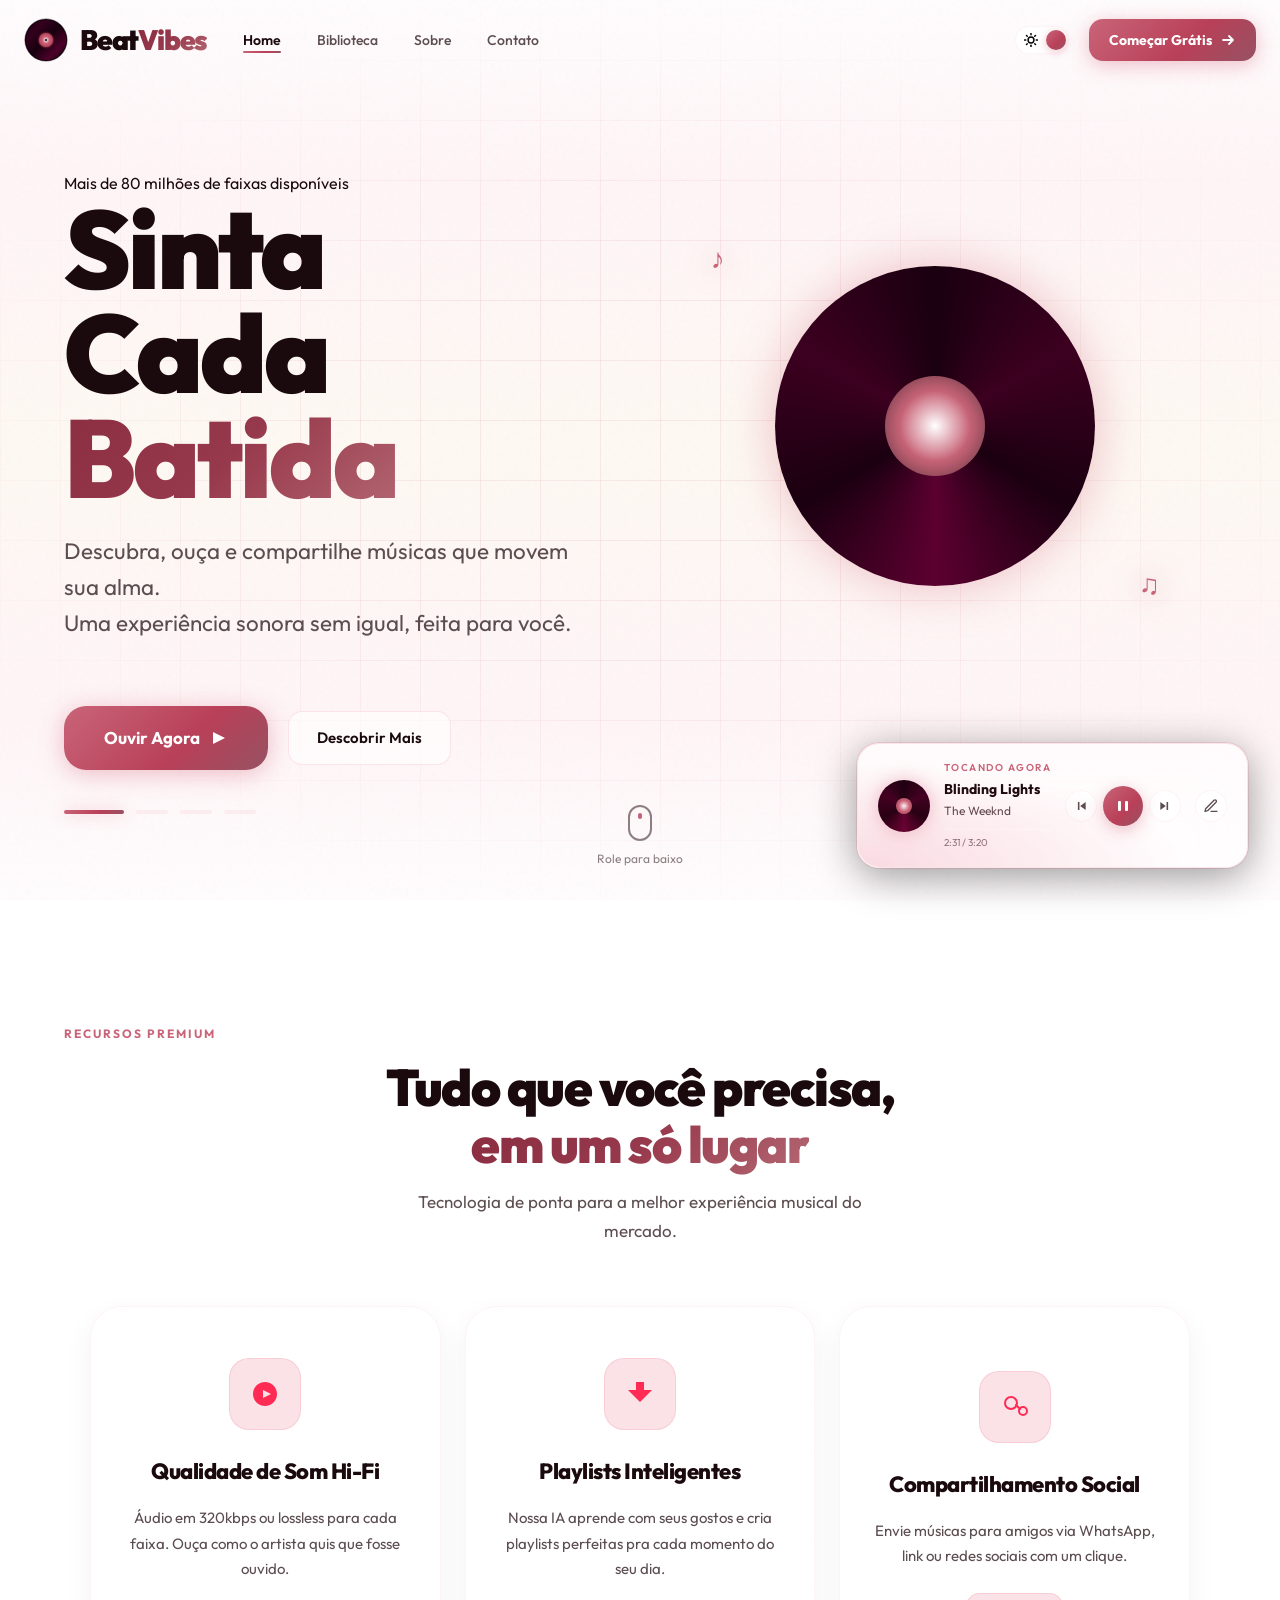
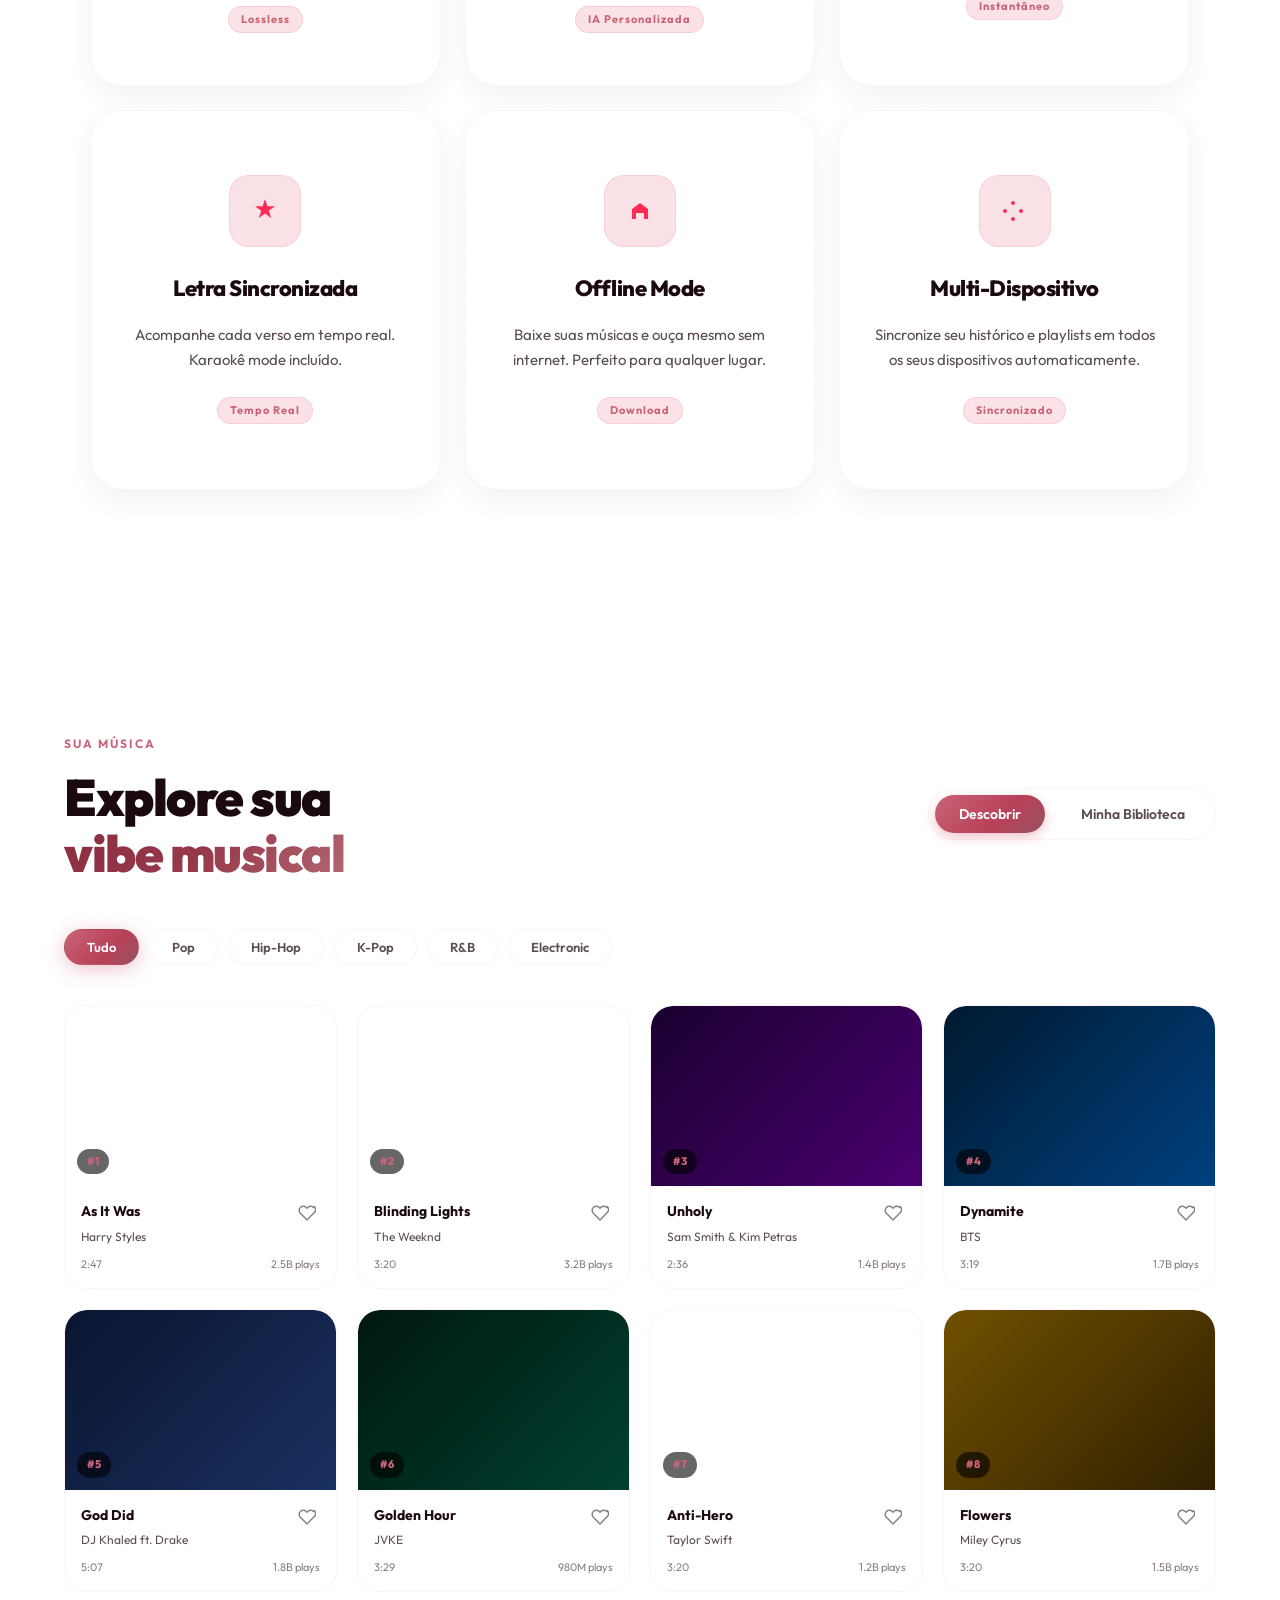
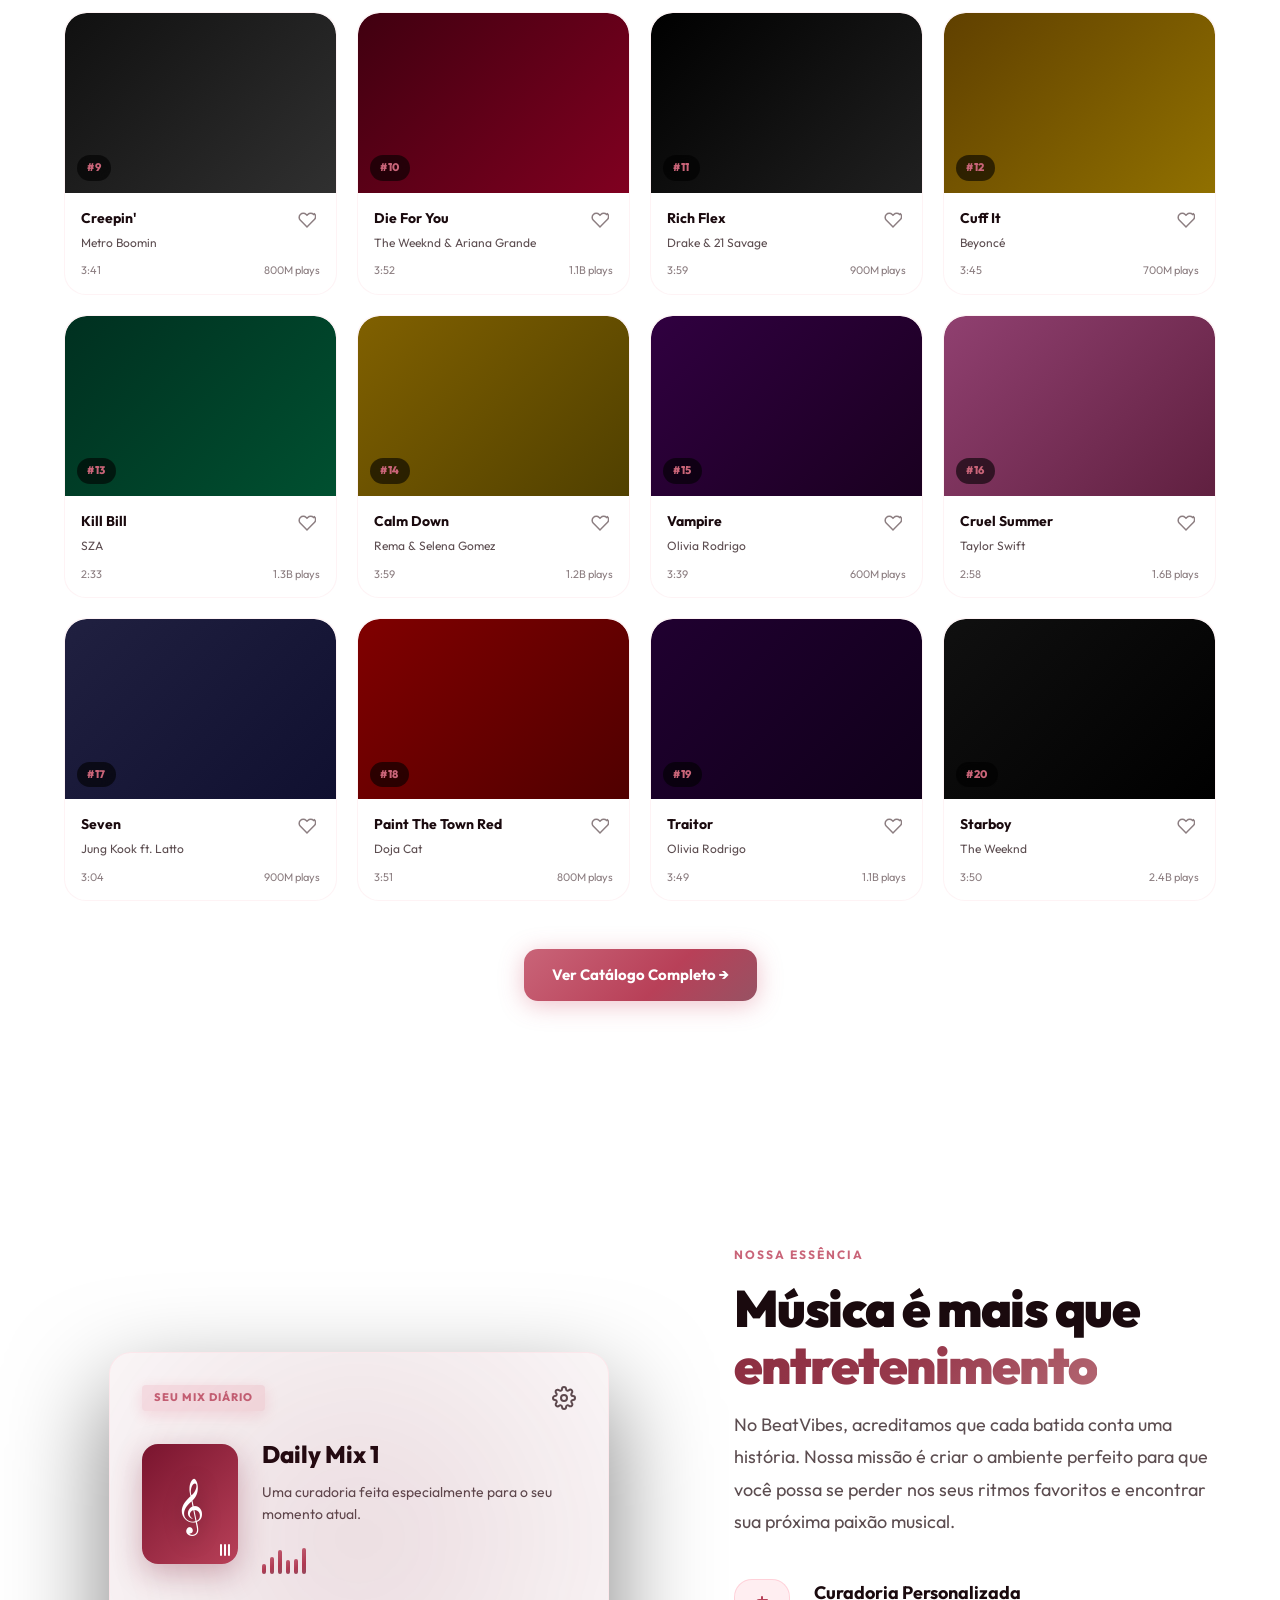
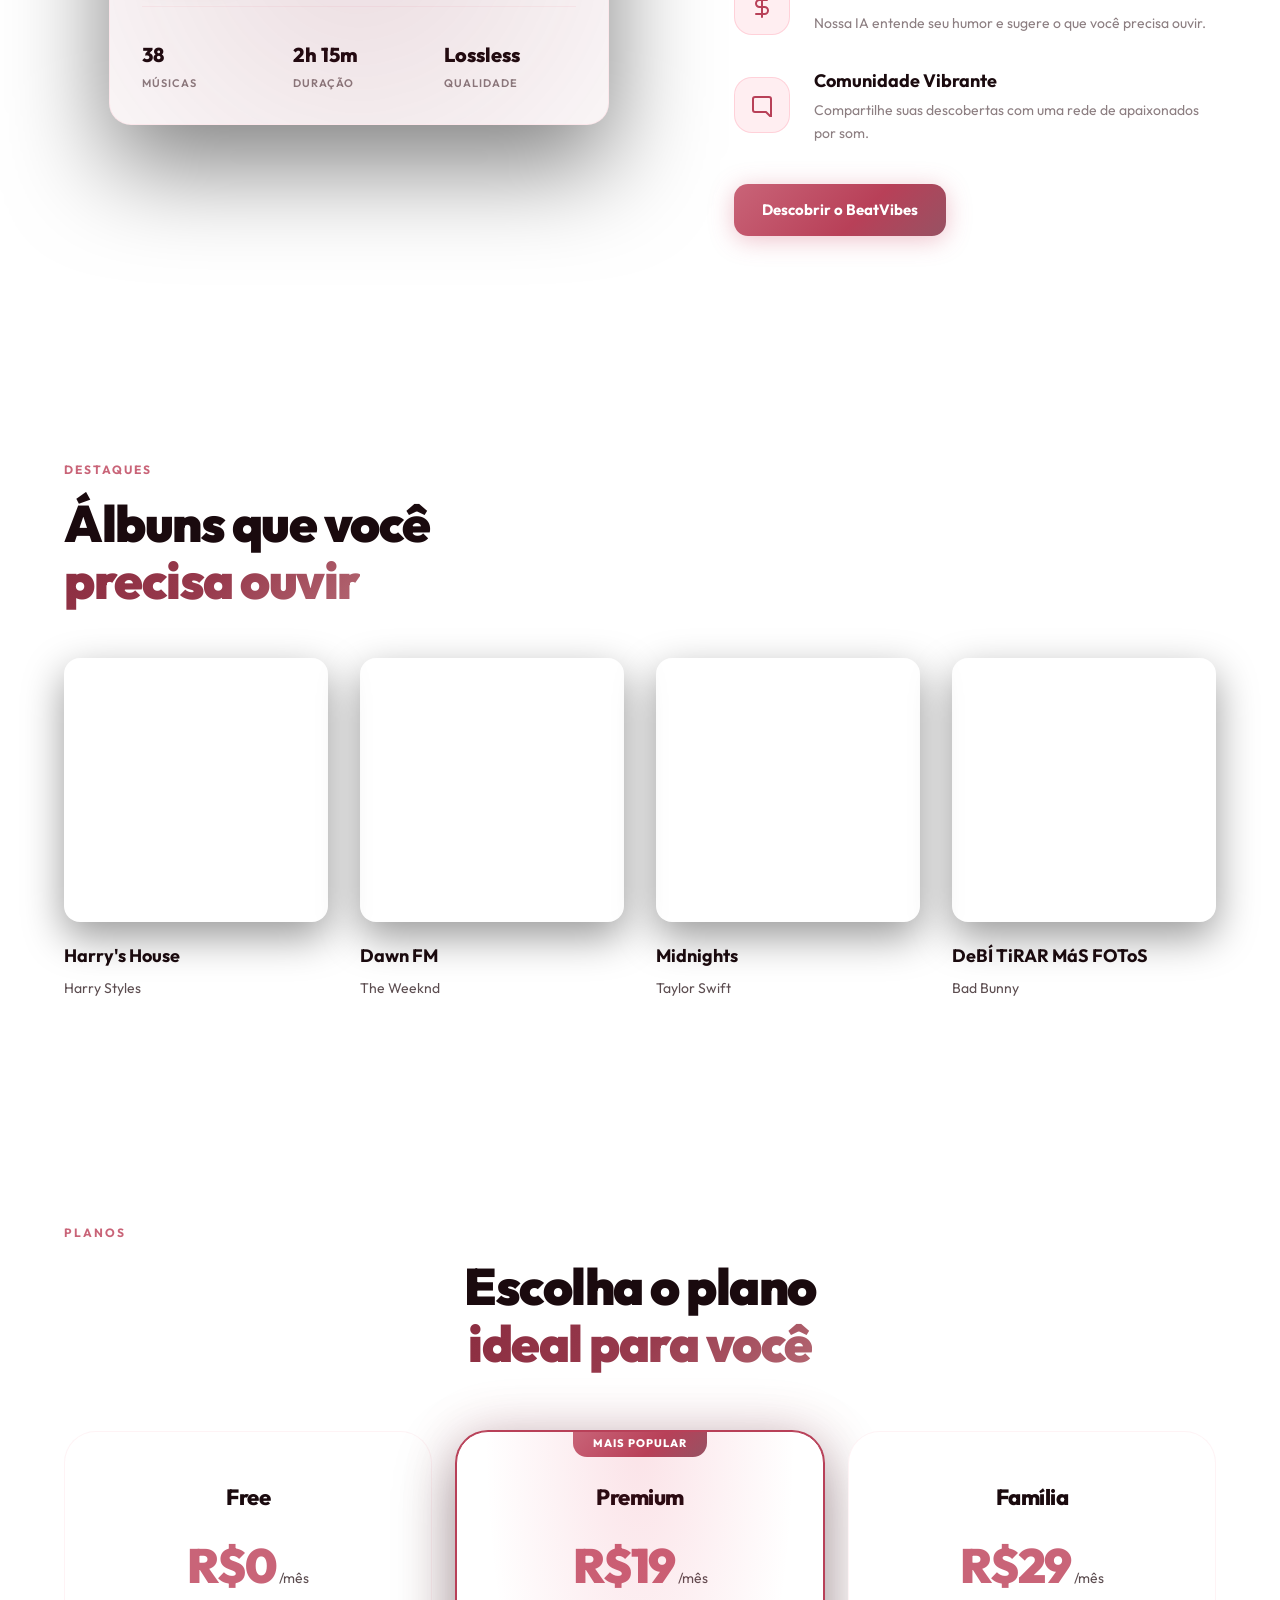
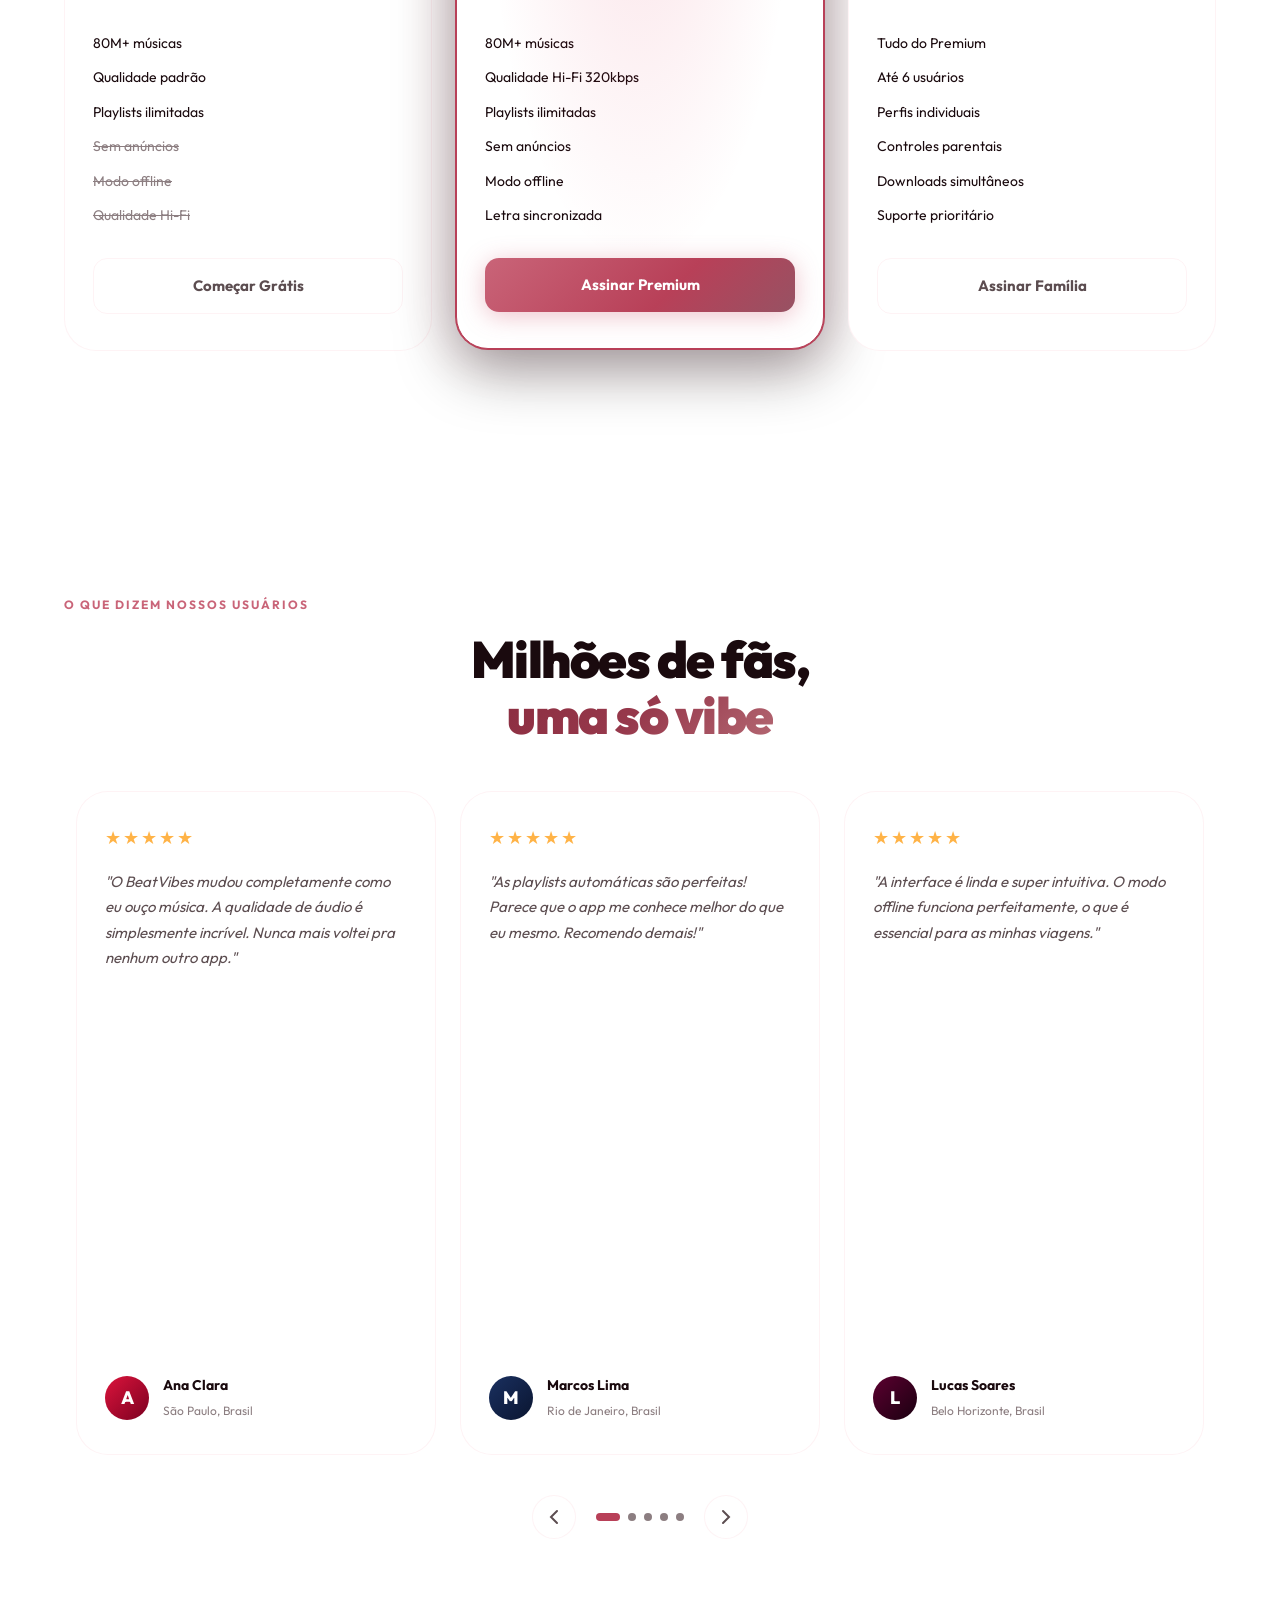
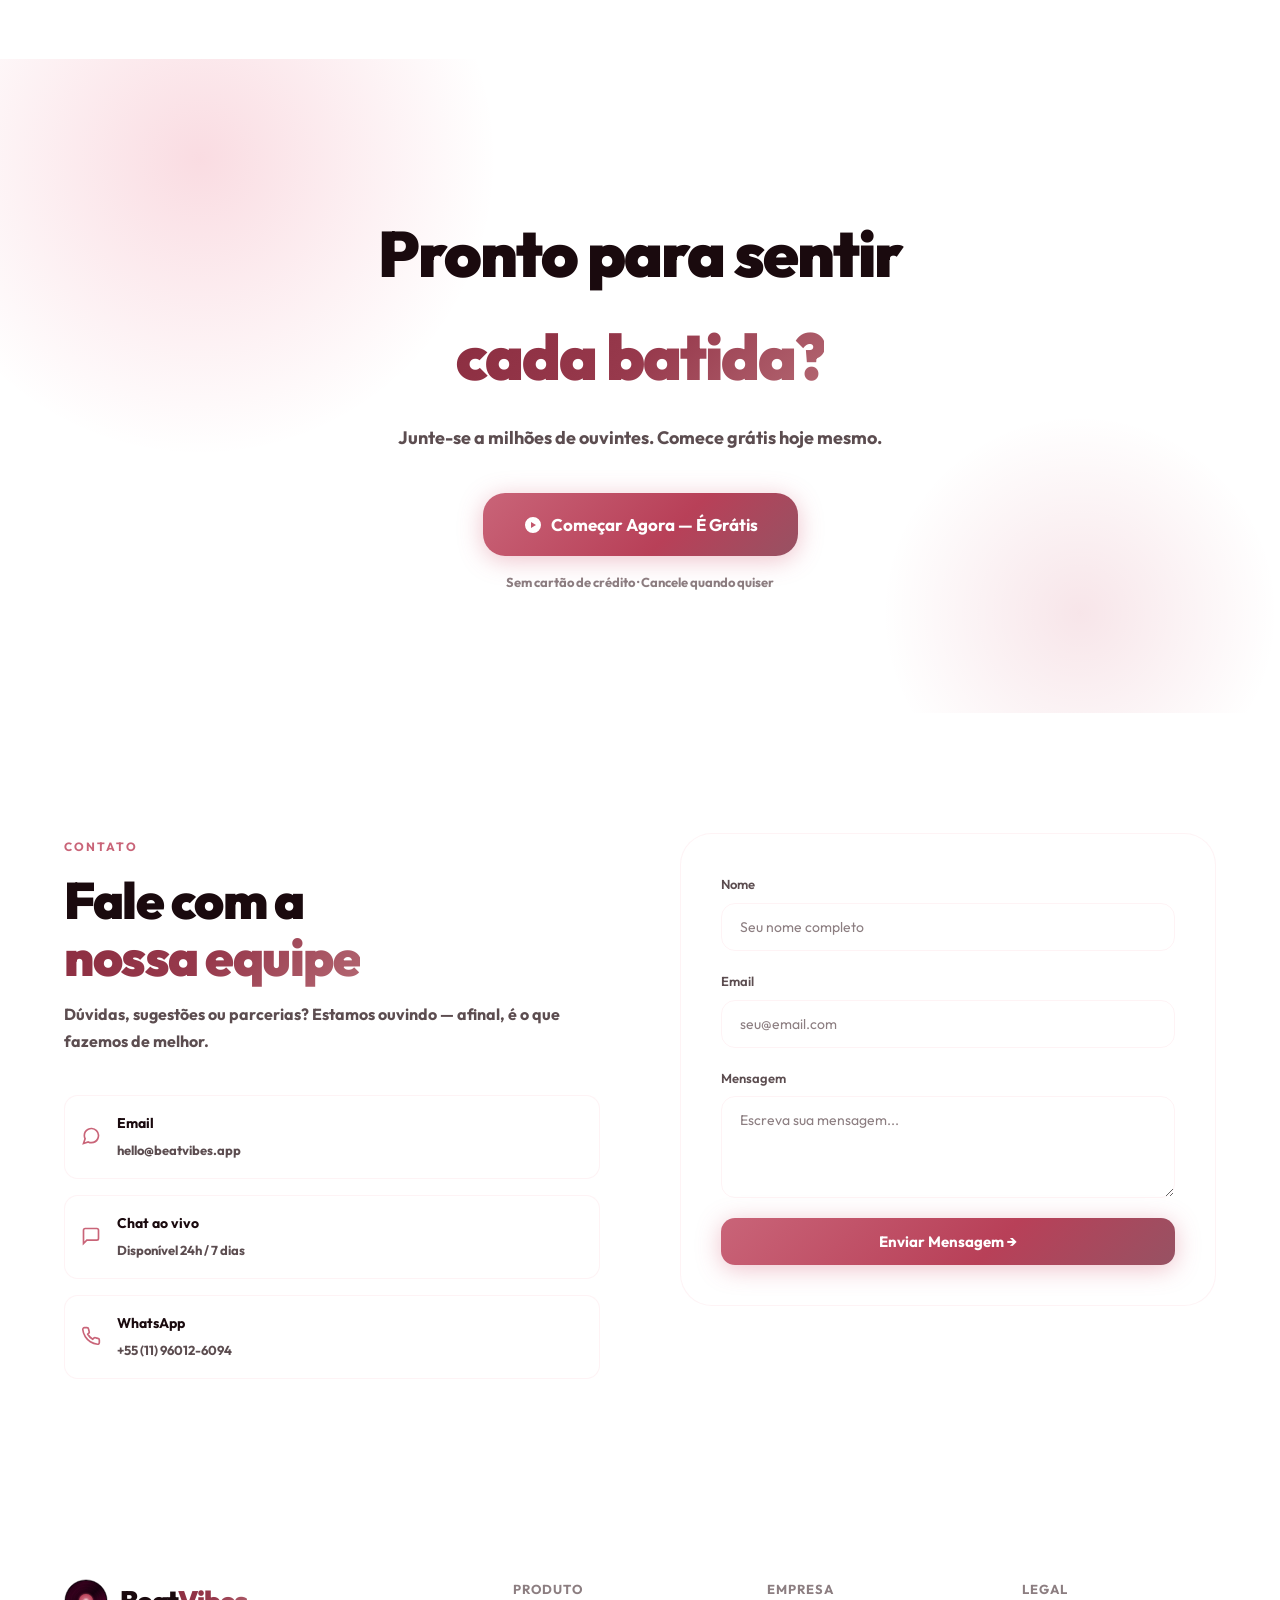
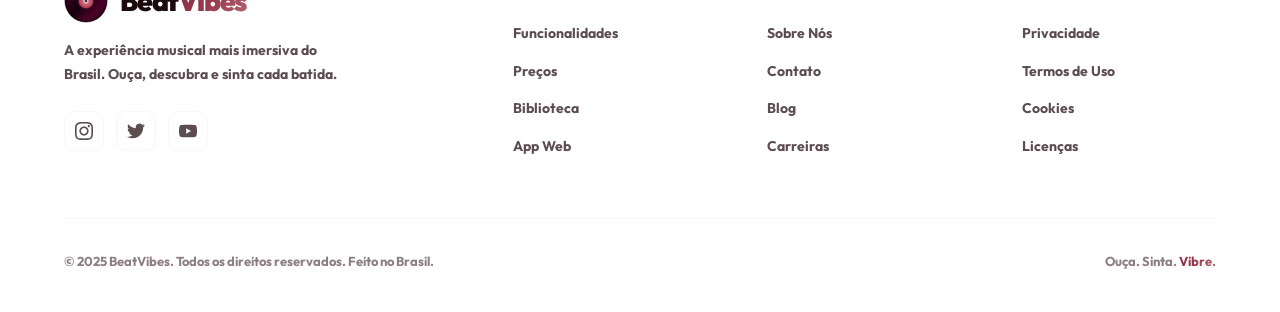
==== commit 640275f0: "atualização site interface" ====
--- a/index.html
+++ b/index.html
@@ -1,298 +1,1025 @@
 <!DOCTYPE html>
-<html lang="pt-BR">
+<html lang="pt-BR" data-theme="light">
 <head>
   <meta charset="UTF-8" />
   <meta name="viewport" content="width=device-width, initial-scale=1.0" />
-  <meta name="description" content="BeatVibes - Ouça músicas, crie playlists e compartilhe com seus amigos. A melhor experiência musical em um clique." />
-  <title>BeatVibes – Sua música, do seu jeito</title>
+  <meta name="description" content="BeatVibes – A experiência de streaming musical mais imersiva. Ouça, descubra e sinta a música de um jeito totalmente novo." />
+  <meta name="keywords" content="música, streaming, playlist, BeatVibes, descobrir músicas" />
+  <title>BeatVibes – Sinta Cada Batida</title>
+
+  <!-- Fonts -->
   <link rel="preconnect" href="https://fonts.googleapis.com" />
   <link rel="preconnect" href="https://fonts.gstatic.com" crossorigin />
-  <link href="https://fonts.googleapis.com/css2?family=Outfit:wght@300;400;500;600;700;800;900&display=swap" rel="stylesheet" />
+  <link href="https://fonts.googleapis.com/css2?family=Outfit:wght@300;400;500;600;700;800;900&family=Space+Grotesk:wght@400;500;600;700&display=swap" rel="stylesheet" />
+
   <link rel="stylesheet" href="style.css" />
+  <link rel='stylesheet' href='https://cdn-uicons.flaticon.com/2.1.0/uicons-solid-rounded/css/uicons-solid-rounded.css'>
+  <link rel='stylesheet' href='https://cdn-uicons.flaticon.com/2.1.0/uicons-bold-rounded/css/uicons-bold-rounded.css'>
 </head>
 <body>
 
-  <!-- SIDEBAR -->
-  <aside class="sidebar" id="sidebar">
-    <div class="sidebar-logo">
-      <span class="logo-icon">🎵</span>
-      <span class="logo-text">BeatVibes</span>
-    </div>
-
-    <nav class="sidebar-nav">
-      <button class="nav-btn active" id="btn-discover" onclick="showView('discover')">
-        <span class="nav-icon">🏠</span> Descobrir
+<!-- ══════════════════════════════════════ -->
+  <!--  NAVBAR                               -->
+  <!-- ══════════════════════════════════════ -->
+  <nav class="navbar" id="navbar">
+    <div class="nav-container">
+
+      <!-- Logo -->
+      <a href="#home" class="nav-logo" id="navLogo">
+        <img src="logo.svg" alt="BeatVibes Icon" class="nav-logo-img" />
+        <span class="logo-text">Beat<span class="logo-accent">Vibes</span></span>
+      </a>
+
+      <!-- Links -->
+      <ul class="nav-links" id="navLinks">
+        <li><a href="#home" class="nav-link active" data-section="home">Home</a></li>
+        <li><a href="#biblioteca" class="nav-link" data-section="biblioteca">Biblioteca</a></li>
+        <li><a href="#sobre" class="nav-link" data-section="sobre">Sobre</a></li>
+        <li><a href="#contato" class="nav-link" data-section="contato">Contato</a></li>
+      </ul>
+
+      <!-- Actions -->
+      <div class="nav-actions">
+        <!-- Theme Toggle -->
+        <button class="theme-toggle" id="themeToggle" title="Alternar tema" aria-label="Alternar entre modo escuro e claro">
+          <div class="toggle-track">
+            <span class="toggle-icon sun">
+              <svg width="14" height="14" viewBox="0 0 24 24" fill="none" stroke="currentColor" stroke-width="2.5" stroke-linecap="round" stroke-linejoin="round"><circle cx="12" cy="12" r="5"/><line x1="12" y1="1" x2="12" y2="3"/><line x1="12" y1="21" x2="12" y2="23"/><line x1="4.22" y1="4.22" x2="5.64" y2="5.64"/><line x1="18.36" y1="18.36" x2="19.78" y2="19.78"/><line x1="1" y1="12" x2="3" y2="12"/><line x1="21" y1="12" x2="23" y2="12"/><line x1="4.22" y1="19.78" x2="5.64" y2="18.36"/><line x1="18.36" y1="5.64" x2="19.78" y2="4.22"/></svg>
+            </span>
+            <span class="toggle-icon moon">
+              <svg width="14" height="14" viewBox="0 0 24 24" fill="currentColor" stroke="none"><path d="M21 12.79A9 9 0 1 1 11.21 3 7 7 0 0 0 21 12.79z"/></svg>
+            </span>
+            <div class="toggle-thumb"></div>
+          </div>
+        </button>
+
+        <!-- CTA -->
+        <a href="app.html" class="btn-nav-cta" id="navCta">
+          <span>Começar Grátis</span>
+          <svg width="16" height="16" viewBox="0 0 16 16" fill="none">
+            <path d="M3 8h10M9 4l4 4-4 4" stroke="currentColor" stroke-width="1.8" stroke-linecap="round" stroke-linejoin="round"/>
+          </svg>
+        </a>
+
+        <!-- Hamburger -->
+        <button class="hamburger" id="hamburger" aria-label="Menu" aria-expanded="false">
+          <span></span><span></span><span></span>
+        </button>
+      </div>
+    </div>
+
+    <!-- Mobile Menu -->
+    <div class="mobile-menu" id="mobileMenu">
+      <ul>
+        <li><a href="#home" class="mobile-link">Home</a></li>
+        <li><a href="#biblioteca" class="mobile-link">Biblioteca</a></li>
+        <li><a href="#sobre" class="mobile-link">Sobre</a></li>
+        <li><a href="#contato" class="mobile-link">Contato</a></li>
+        <li><a href="app.html" class="mobile-link mobile-cta">Começar Grátis →</a></li>
+      </ul>
+    </div>
+  </nav>
+
+  <!-- ══════════════════════════════════════ -->
+  <!--  HERO SECTION                          -->
+  <!-- ══════════════════════════════════════ -->
+  <section class="hero" id="home">
+    <!-- Background Elements -->
+    <div class="hero-bg">
+      <div class="hero-gradient"></div>
+      <div class="hero-noise"></div>
+    </div>
+
+    <!-- Floating Orbs Removed -->
+
+
+    <!-- Grid Lines -->
+    <div class="hero-grid"></div>
+
+    <!-- Sound Wave Animation -->
+    <div class="soundwave-wrap" id="soundwave">
+      <div class="bar"></div><div class="bar"></div><div class="bar"></div>
+      <div class="bar"></div><div class="bar"></div><div class="bar"></div>
+      <div class="bar"></div><div class="bar"></div><div class="bar"></div>
+      <div class="bar"></div><div class="bar"></div><div class="bar"></div>
+      <div class="bar"></div><div class="bar"></div><div class="bar"></div>
+      <div class="bar"></div><div class="bar"></div><div class="bar"></div>
+    </div>
+
+    <!-- Hero Content -->
+    <div class="hero-content">
+      <div class="hero-slider" id="heroSlider">
+        
+        <!-- Navigation Arrows -->
+        <button class="hero-nav prev" id="heroPrev" aria-label="Slide anterior">
+          <svg width="24" height="24" viewBox="0 0 24 24" fill="none" stroke="currentColor" stroke-width="2" stroke-linecap="round" stroke-linejoin="round"><polyline points="15 18 9 12 15 6"></polyline></svg>
+        </button>
+        <button class="hero-nav next" id="heroNext" aria-label="Próximo slide">
+          <svg width="24" height="24" viewBox="0 0 24 24" fill="none" stroke="currentColor" stroke-width="2" stroke-linecap="round" stroke-linejoin="round"><polyline points="9 18 15 12 9 6"></polyline></svg>
+        </button>
+
+        <!-- Slide 1 -->
+        <div class="hero-slide active">
+          <div class="hero-text">
+            <div class="hero-badge">
+              <span class="badge-dot"></span>
+              <span>Mais de 80 milhões de faixas disponíveis</span>
+            </div>
+            <h1 class="hero-title">
+              <span class="title-line">Sinta Cada</span>
+              <span class="title-line gradient-text">Batida</span>
+            </h1>
+            <p class="hero-subtitle">
+              Descubra, ouça e compartilhe músicas que movem sua alma.<br />
+              Uma experiência sonora sem igual, feita para você.
+            </p>
+          </div>
+          <div class="hero-media">
+            <div class="media-visual-wrap">
+              <div class="media-vinyl">
+                <div class="media-center"></div>
+              </div>
+              <div class="floating-note note-1">♪</div>
+              <div class="floating-note note-2">♫</div>
+            </div>
+          </div>
+        </div>
+
+        <!-- Slide 2 -->
+        <div class="hero-slide">
+          <div class="hero-text">
+            <div class="hero-badge">
+              <span class="badge-dot"></span>
+              <span>Qualidade de Áudio Lossless</span>
+            </div>
+            <h1 class="hero-title">
+              <span class="title-line">Som de Alta</span>
+              <span class="title-line gradient-text">Qualidade</span>
+            </h1>
+            <p class="hero-subtitle">
+              Sinta-se dentro do estúdio. Áudio sem perdas para<br />
+              ouvidos que exigem o melhor de cada nota musical.
+            </p>
+          </div>
+          <div class="hero-media">
+            <div class="media-visual-wrap">
+              <div class="media-aura">
+                <div class="aura-ring ring-1"></div>
+                <div class="aura-ring ring-2"></div>
+                <div class="aura-ring ring-3"></div>
+                <div class="aura-icon">
+                  <svg width="60" height="60" viewBox="0 0 24 24" fill="none" stroke="currentColor" stroke-width="1.5" stroke-linecap="round" stroke-linejoin="round"><path d="M3 18v-6a9 9 0 0 1 18 0v6"/><path d="M21 19a2 2 0 0 1-2 2h-1a2 2 0 0 1-2-2v-3a2 2 0 0 1 2-2h3zM3 19a2 2 0 0 0 2 2h1a2 2 0 0 0 2-2v-3a2 2 0 0 0-2-2H3z"/></svg>
+                </div>
+              </div>
+              <div class="floating-note note-1">♪</div>
+              <div class="floating-note note-2">♫</div>
+            </div>
+          </div>
+        </div>
+
+        <!-- Slide 3 -->
+        <div class="hero-slide">
+          <div class="hero-text">
+            <div class="hero-badge">
+              <span class="badge-dot"></span>
+              <span>Inteligência Artificial Musical</span>
+            </div>
+            <h1 class="hero-title">
+              <span class="title-line">Sua Vibe, Seu</span>
+              <span class="title-line gradient-text">Ritmo</span>
+            </h1>
+            <p class="hero-subtitle">
+              Playlists inteligentes que aprendem com seu gosto.<br />
+              Sua trilha sonora pessoal, gerada em tempo real.
+            </p>
+          </div>
+          <div class="hero-media">
+            <div class="media-visual-wrap">
+              <div class="media-ai">
+                <svg class="ai-wave" viewBox="0 0 200 100" preserveAspectRatio="none">
+                  <path class="wave-path" d="M0 50 Q 50 10 100 50 T 200 50" stroke="url(#waveGrad)" stroke-width="2" fill="none" />
+                  <defs>
+                    <linearGradient id="waveGrad" x1="0%" y1="0%" x2="100%" y2="0%">
+                      <stop offset="0%" stop-color="var(--crimson)" stop-opacity="0" />
+                      <stop offset="50%" stop-color="var(--crimson)" stop-opacity="1" />
+                      <stop offset="100%" stop-color="var(--crimson)" stop-opacity="0" />
+                    </linearGradient>
+                  </defs>
+                </svg>
+                <div class="ai-core"></div>
+              </div>
+              <div class="floating-note note-1">♪</div>
+              <div class="floating-note note-2">♫</div>
+            </div>
+          </div>
+        </div>
+
+        <!-- Slide 4 -->
+        <div class="hero-slide">
+          <div class="hero-text">
+            <div class="hero-badge">
+              <span class="badge-dot"></span>
+              <span>Modo Offline & Multi-dispositivo</span>
+            </div>
+            <h1 class="hero-title">
+              <span class="title-line">Música Sem</span>
+              <span class="title-line gradient-text">Fronteiras</span>
+            </h1>
+            <p class="hero-subtitle">
+              Baixe suas batidas favoritas e ouça em qualquer lugar.<br />
+              Do smartphone ao computador, sem interrupções.
+            </p>
+          </div>
+          <div class="hero-media">
+            <div class="media-visual-wrap">
+              <div class="media-devices">
+                <div class="device phone"></div>
+                <div class="device laptop"></div>
+                <div class="device cloud-sync">
+                  <svg width="32" height="32" viewBox="0 0 24 24" fill="none" stroke="currentColor" stroke-width="2"><path d="M17.5 19L19 19C21.2091 19 23 17.2091 23 15C23 12.7909 21.2091 11 19 11L18.48 11C18.17 7.05 14.73 4 10.5 4C6.27107 4 2.82562 7.0536 2.51733 11.0022M2.51733 11.0022C0.978504 11.2335 0 12.9855 0 15C0 17.2091 1.79086 19 4 19L5.5 19"/><path d="M12 11V21M12 21L9 18M12 21L15 18"/></svg>
+                </div>
+              </div>
+              <div class="floating-note note-1">♪</div>
+              <div class="floating-note note-2">♫</div>
+            </div>
+          </div>
+        </div>
+
+      </div>
+
+      <!-- Actions -->
+      <div class="hero-actions-container">
+        <div class="hero-main-cta">
+          <a href="app.html" class="btn-primary btn-large">
+            <div class="btn-inner">
+              <span>Ouvir Agora</span>
+              <svg width="20" height="20" viewBox="0 0 20 20" fill="none">
+                <path d="M5 4l12 6-12 6V4z" fill="currentColor"/>
+              </svg>
+            </div>
+            <div class="btn-shine"></div>
+          </a>
+          <a href="#biblioteca" class="btn-ghost" id="discoverMore">
+            <span>Descobrir Mais</span>
+          </a>
+        </div>
+
+        <!-- Indicators -->
+        <div class="hero-dots" id="heroDots">
+          <div class="h-dot active" data-index="0"></div>
+          <div class="h-dot" data-index="1"></div>
+          <div class="h-dot" data-index="2"></div>
+          <div class="h-dot" data-index="3"></div>
+        </div>
+      </div>
+    </div>
+
+    <!-- Scroll Indicator -->
+    <div class="scroll-hint" id="scrollHint">
+      <div class="scroll-mouse">
+        <div class="scroll-wheel"></div>
+      </div>
+      <span>Role para baixo</span>
+    </div>
+  </section>
+
+  <!-- ══════════════════════════════════════ -->
+  <!--  NOW PLAYING CARD (FLOATING)           -->
+  <!-- ══════════════════════════════════════ -->
+  <div class="floating-player" id="floatingPlayer" data-aos="fade-left">
+    <div class="fp-glow"></div>
+    <div class="fp-art">
+      <div class="fp-vinyl">
+        <div class="fp-center"></div>
+      </div>
+    </div>
+    <div class="fp-info">
+      <span class="fp-label">Tocando Agora</span>
+      <span class="fp-title">Blinding Lights</span>
+      <span class="fp-artist">The Weeknd</span>
+      <div class="fp-progress">
+        <div class="fp-bar"><div class="fp-fill"></div></div>
+        <span class="fp-time">2:31 / 3:20</span>
+      </div>
+    </div>
+    <div class="fp-controls">
+      <button class="fp-btn-sm" id="fpPrev" aria-label="Música Anterior">
+        <svg width="14" height="14" viewBox="0 0 18 18" fill="none">
+          <path d="M5 14V4h2v10H5zm10 0l-7-5 7-5v10z" fill="currentColor"/>
+        </svg>
       </button>
-      <button class="nav-btn" id="btn-favorites" onclick="showView('favorites')">
-        <span class="nav-icon">❤️</span> Favoritas
+      <button class="fp-btn" id="fpPlay" aria-label="Play/Pause">
+        <svg width="18" height="18" viewBox="0 0 18 18" fill="none">
+          <rect x="4" y="4" width="3" height="10" rx="1" fill="currentColor"/><rect x="11" y="4" width="3" height="10" rx="1" fill="currentColor"/>
+        </svg>
       </button>
-      <button class="nav-btn" id="btn-playlists" onclick="showView('playlists')">
-        <span class="nav-icon">📋</span> Playlists
+      <button class="fp-btn-sm" id="fpNext" aria-label="Próxima Música">
+        <svg width="14" height="14" viewBox="0 0 18 18" fill="none">
+          <path d="M3 4l7 5-7 5V4zm10 0v10h-2V4h2z" fill="currentColor"/>
+        </svg>
       </button>
-      <button class="nav-btn" id="btn-share" onclick="showView('share')">
-        <span class="nav-icon">🔗</span> Compartilhar
+      <button class="fp-btn-lyrics" id="fpLyrics" title="Letras">
+        <svg width="16" height="16" viewBox="0 0 24 24" fill="none" stroke="currentColor" stroke-width="2" stroke-linecap="round" stroke-linejoin="round"><path d="M12 20h9"/><path d="M16.5 3.5a2.121 2.121 0 0 1 3 3L7 19l-4 1 1-4L16.5 3.5z"/></svg>
       </button>
-      <button class="nav-btn" id="btn-lyrics" onclick="showView('lyrics')">
-        <span class="nav-icon">📝</span> Letra
+    </div>
+
+    <!-- Lyrics Panel -->
+    <div class="lyrics-panel" id="lyricsPanel">
+      <div class="lyrics-header">
+        <span style="font-weight: 700; font-size: 14px;">Letras Sincronizadas</span>
+        <button class="fp-btn-sm" onclick="toggleLyrics()" style="border:none; background:transparent;">
+          <svg width="14" height="14" viewBox="0 0 24 24" fill="none" stroke="currentColor" stroke-width="2.5"><line x1="18" y1="6" x2="6" y2="18"/><line x1="6" y1="6" x2="18" y2="18"/></svg>
+        </button>
+      </div>
+      <div class="lyrics-content" id="lyricsContent">
+        <!-- Lines injected by JS -->
+      </div>
+    </div>
+  </div>
+
+  <!-- ══════════════════════════════════════ -->
+  <!--  FEATURES SECTION                      -->
+  <!-- ══════════════════════════════════════ -->
+  <section class="features" id="features">
+    <div class="container">
+      <div class="section-tag" data-aos="fade-up">Recursos Premium</div>
+      <h2 class="section-title" data-aos="fade-up" data-aos-delay="100">
+        Tudo que você precisa,<br /><span class="gradient-text">em um só lugar</span>
+      </h2>
+      <p class="section-desc" data-aos="fade-up" data-aos-delay="150">
+        Tecnologia de ponta para a melhor experiência musical do mercado.
+      </p>
+
+      <div class="features-grid">
+
+        <div class="feature-card" data-aos="fade-up" data-aos-delay="100">
+          <div class="feature-icon">
+            <svg width="32" height="32" viewBox="0 0 32 32" fill="none">
+              <path d="M16 4C9.373 4 4 9.373 4 16s5.373 12 12 12 12-5.373 12-12S22.627 4 16 4zm-2 16V12l8 4-8 4z" fill="url(#f1)"/>
+              <defs><linearGradient id="f1" x1="4" y1="4" x2="28" y2="28"><stop stop-color="#FF2B55"/><stop offset="1" stop-color="#DC143C"/></linearGradient></defs>
+            </svg>
+          </div>
+          <h3>Qualidade de Som Hi-Fi</h3>
+          <p>Áudio em 320kbps ou lossless para cada faixa. Ouça como o artista quis que fosse ouvido.</p>
+          <div class="feature-badge">Lossless</div>
+        </div>
+
+        <div class="feature-card" data-aos="fade-up" data-aos-delay="150">
+          <div class="feature-icon">
+            <svg width="32" height="32" viewBox="0 0 32 32" fill="none">
+              <path d="M28 12H20V4H12v8H4l12 12 12-12z" fill="url(#f2)"/>
+              <defs><linearGradient id="f2" x1="4" y1="4" x2="28" y2="28"><stop stop-color="#FF2B55"/><stop offset="1" stop-color="#DC143C"/></linearGradient></defs>
+            </svg>
+          </div>
+          <h3>Playlists Inteligentes</h3>
+          <p>Nossa IA aprende com seus gostos e cria playlists perfeitas pra cada momento do seu dia.</p>
+          <div class="feature-badge">IA Personalizada</div>
+        </div>
+
+        <div class="feature-card" data-aos="fade-up" data-aos-delay="200">
+          <div class="feature-icon">
+            <svg width="32" height="32" viewBox="0 0 32 32" fill="none">
+              <circle cx="12" cy="12" r="6" stroke="url(#f3)" stroke-width="2"/>
+              <circle cx="24" cy="20" r="4" stroke="url(#f3)" stroke-width="2"/>
+              <path d="M17 14l4 4" stroke="url(#f3)" stroke-width="2" stroke-linecap="round"/>
+              <defs><linearGradient id="f3" x1="4" y1="4" x2="28" y2="28"><stop stop-color="#FF2B55"/><stop offset="1" stop-color="#DC143C"/></linearGradient></defs>
+            </svg>
+          </div>
+          <h3>Compartilhamento Social</h3>
+          <p>Envie músicas para amigos via WhatsApp, link ou redes sociais com um clique.</p>
+          <div class="feature-badge">Instantâneo</div>
+        </div>
+
+        <div class="feature-card" data-aos="fade-up" data-aos-delay="250">
+          <div class="feature-icon">
+            <svg width="32" height="32" viewBox="0 0 32 32" fill="none">
+              <path d="M16 4l2.4 7.2H26l-6.2 4.5 2.4 7.2L16 18.4l-6.2 4.5 2.4-7.2L6 11.2h7.6L16 4z" fill="url(#f4)"/>
+              <defs><linearGradient id="f4" x1="4" y1="4" x2="28" y2="28"><stop stop-color="#FF2B55"/><stop offset="1" stop-color="#DC143C"/></linearGradient></defs>
+            </svg>
+          </div>
+          <h3>Letra Sincronizada</h3>
+          <p>Acompanhe cada verso em tempo real. Karaokê mode incluído.</p>
+          <div class="feature-badge">Tempo Real</div>
+        </div>
+
+        <div class="feature-card" data-aos="fade-up" data-aos-delay="300">
+          <div class="feature-icon">
+            <svg width="32" height="32" viewBox="0 0 32 32" fill="none">
+              <path d="M8 24V14l8-6 8 6v10H20v-6h-8v6H8z" fill="url(#f5)"/>
+              <defs><linearGradient id="f5" x1="4" y1="4" x2="28" y2="28"><stop stop-color="#FF2B55"/><stop offset="1" stop-color="#DC143C"/></linearGradient></defs>
+            </svg>
+          </div>
+          <h3>Offline Mode</h3>
+          <p>Baixe suas músicas e ouça mesmo sem internet. Perfeito para qualquer lugar.</p>
+          <div class="feature-badge">Download</div>
+        </div>
+
+        <div class="feature-card" data-aos="fade-up" data-aos-delay="350">
+          <div class="feature-icon">
+            <svg width="32" height="32" viewBox="0 0 32 32" fill="none">
+              <path d="M14 6a2 2 0 100 4 2 2 0 000-4zM6 14a2 2 0 100 4 2 2 0 000-4zM22 14a2 2 0 100 4 2 2 0 000-4zM14 22a2 2 0 100 4 2 2 0 000-4z" fill="url(#f6)"/>
+              <defs><linearGradient id="f6" x1="4" y1="4" x2="28" y2="28"><stop stop-color="#FF2B55"/><stop offset="1" stop-color="#DC143C"/></linearGradient></defs>
+            </svg>
+          </div>
+          <h3>Multi-Dispositivo</h3>
+          <p>Sincronize seu histórico e playlists em todos os seus dispositivos automaticamente.</p>
+          <div class="feature-badge">Sincronizado</div>
+        </div>
+
+
+
+      </div>
+    </div>
+  </section>
+
+  <!-- ══════════════════════════════════════ -->
+  <!--  BIBLIOTECA / TRENDING                 -->
+  <!-- ══════════════════════════════════════ -->
+  <section class="biblioteca" id="biblioteca">
+    <div class="container">
+      <div class="lib-header" data-aos="fade-up">
+        <div class="lib-title-wrap">
+          <div class="section-tag">Sua Música</div>
+          <h2 class="section-title">
+            Explore sua<br /><span class="gradient-text">vibe musical</span>
+          </h2>
+        </div>
+        
+        <div class="lib-tabs">
+          <button class="lib-tab-btn active" data-target="pane-trending">Descobrir</button>
+          <button class="lib-tab-btn" data-target="pane-mine">Minha Biblioteca</button>
+        </div>
+      </div>
+
+      <!-- Content Panes -->
+      <div class="lib-panes">
+        
+        <!-- Pane 1: Trending -->
+        <div class="lib-content-pane active" id="pane-trending">
+          <div class="genre-filters" data-aos="fade-up" data-aos-delay="150">
+            <button class="genre-btn active" data-genre="all" id="btnAll">Tudo</button>
+            <button class="genre-btn" data-genre="pop" id="btnPop">Pop</button>
+            <button class="genre-btn" data-genre="hiphop" id="btnHiphop">Hip-Hop</button>
+            <button class="genre-btn" data-genre="kpop" id="btnKpop">K-Pop</button>
+            <button class="genre-btn" data-genre="rb" id="btnRb">R&B</button>
+            <button class="genre-btn" data-genre="electronic" id="btnElectronic">Electronic</button>
+          </div>
+
+          <div class="tracks-grid" id="tracksGrid">
+            <!-- Dynamic content from app.js -->
+          </div>
+
+          <div class="lib-cta" data-aos="fade-up">
+            <a href="app.html" class="btn-primary magnetic" id="libCta">
+              <span class="btn-inner">Ver Catálogo Completo →</span>
+              <div class="btn-shine"></div>
+            </a>
+          </div>
+        </div>
+
+        <!-- Pane 2: My Library -->
+        <div class="lib-content-pane" id="pane-mine">
+          <div class="lib-section-title">
+            <span>Minhas Playlists</span>
+          </div>
+          <div class="my-lib-grid">
+            <button class="btn-create-playlist" id="btnCreatePlaylist">
+              <svg width="24" height="24" viewBox="0 0 24 24" fill="none" stroke="currentColor" stroke-width="2"><line x1="12" y1="5" x2="12" y2="19"/><line x1="5" y1="12" x2="19" y2="12"/></svg>
+              <span>Criar Nova Playlist</span>
+            </button>
+            <div id="userPlaylists" style="display: contents;">
+              <!-- Playlist cards seriam inseridos aqui -->
+            </div>
+          </div>
+
+          <div class="lib-section-title" style="justify-content: space-between;">
+            <span>Músicas Curtidas</span>
+            <div class="offline-toggle" id="offlineAllToggle">
+              <span style="font-size: 12px; font-weight: 500; color: var(--txt-2);">Modo Offline</span>
+              <div class="toggle-switch"></div>
+            </div>
+          </div>
+          <div class="tracks-grid" id="likedTracksGrid">
+            <p id="noLikedMsg" style="grid-column: 1/-1; text-align: center; color: var(--txt-3); padding: 40px;">Você ainda não curtiu nenhuma música.</p>
+          </div>
+        </div>
+
+      </div>
+    </div>
+  </section>
+
+  <!-- ══════════════════════════════════════ -->
+  <!--  SOBRE / ABOUT                         -->
+  <!-- ══════════════════════════════════════ -->
+  <section class="sobre" id="sobre">
+    <div class="container">
+      <div class="sobre-grid">
+
+        <!-- Left: Visual Highlight -->
+        <div class="sobre-visual" data-aos="fade-right">
+          <div class="daily-mix-highlight">
+            <div class="dm-glow"></div>
+            <div class="dm-header">
+              <span class="dm-badge">SEU MIX DIÁRIO</span>
+              <svg width="24" height="24" viewBox="0 0 24 24" fill="none" stroke="currentColor" stroke-width="2" stroke-linecap="round" stroke-linejoin="round"><circle cx="12" cy="12" r="3"/><path d="M19.4 15a1.65 1.65 0 0 0 .33 1.82l.06.06a2 2 0 0 1 0 2.83 2 2 0 0 1-2.83 0l-.06-.06a1.65 1.65 0 0 0-1.82-.33 1.65 1.65 0 0 0-1 1.51V21a2 2 0 0 1-2 2 2 2 0 0 1-2-2v-.09A1.65 1.65 0 0 0 9 19.4a1.65 1.65 0 0 0-1.82.33l-.06.06a2 2 0 0 1-2.83 0 2 2 0 0 1 0-2.83l.06-.06a1.65 1.65 0 0 0 .33-1.82 1.65 1.65 0 0 0-1.51-1H3a2 2 0 0 1-2-2 2 2 0 0 1 2-2h.09A1.65 1.65 0 0 0 4.6 9a1.65 1.65 0 0 0-.33-1.82l-.06-.06a2 2 0 0 1 0-2.83 2 2 0 0 1 2.83 0l.06.06a1.65 1.65 0 0 0 1.82.33H9a1.65 1.65 0 0 0 1-1.51V3a2 2 0 0 1 2-2 2 2 0 0 1 2 2v.09a1.65 1.65 0 0 0 1 1.51 1.65 1.65 0 0 0 1.82-.33l.06-.06a2 2 0 0 1 2.83 0 2 2 0 0 1 0 2.83l-.06.06a1.65 1.65 0 0 0-.33 1.82V9a1.65 1.65 0 0 0 1.51 1H21a2 2 0 0 1 2 2 2 2 0 0 1-2 2h-.09a1.65 1.65 0 0 0-1.51 1z"/></svg>
+            </div>
+            
+            <div class="dm-content">
+              <div class="dm-art">
+                <div class="dm-art-icon">𝄞</div>
+                <div class="dm-playing-indicator">
+                  <span></span><span></span><span></span>
+                </div>
+              </div>
+              <div class="dm-info">
+                <h3>Daily Mix 1</h3>
+                <p>Uma curadoria feita especialmente para o seu momento atual.</p>
+                <div class="dm-visualizer">
+                  <span></span><span></span><span></span><span></span><span></span><span></span>
+                </div>
+              </div>
+            </div>
+
+            <div class="dm-stats">
+              <div class="dm-stat-item">
+                <span>38</span>
+                <small>Músicas</small>
+              </div>
+              <div class="dm-stat-item">
+                <span>2h 15m</span>
+                <small>Duração</small>
+              </div>
+              <div class="dm-stat-item">
+                <span>Lossless</span>
+                <small>Qualidade</small>
+              </div>
+            </div>
+          </div>
+        </div>
+
+        <!-- Right: Brand Philosophy -->
+        <div class="sobre-content" data-aos="fade-left">
+          <div class="section-tag">Nossa Essência</div>
+          <h2 class="section-title">
+            Música é mais que<br /><span class="gradient-text">entretenimento</span>
+          </h2>
+          <p class="sobre-text">
+            No BeatVibes, acreditamos que cada batida conta uma história. Nossa missão é criar o ambiente perfeito para que você possa se perder nos seus ritmos favoritos e encontrar sua próxima paixão musical.
+          </p>
+          
+          <div class="sobre-features">
+            <div class="sf-item">
+              <div class="sf-icon">
+                <svg width="24" height="24" viewBox="0 0 24 24" fill="none" stroke="currentColor" stroke-width="2" stroke-linecap="round" stroke-linejoin="round"><path d="M12 2v20M17 5H9.5a3.5 3.5 0 0 0 0 7h5a3.5 3.5 0 0 1 0 7H6"/></svg>
+              </div>
+              <div>
+                <strong>Curadoria Personalizada</strong>
+                <p>Nossa IA entende seu humor e sugere o que você precisa ouvir.</p>
+              </div>
+            </div>
+            <div class="sf-item">
+              <div class="sf-icon">
+                <svg width="24" height="24" viewBox="0 0 24 24" fill="none" stroke="currentColor" stroke-width="2" stroke-linecap="round" stroke-linejoin="round"><path d="M21 15V6a2 2 0 0 0-2-2H5a2 2 0 0 0-2 2v11a2 2 0 0 0 2 2h11l5 5z"/></svg>
+              </div>
+              <div>
+                <strong>Comunidade Vibrante</strong>
+                <p>Compartilhe suas descobertas com uma rede de apaixonados por som.</p>
+              </div>
+            </div>
+          </div>
+
+          <div class="sobre-cta" style="margin-top: 40px;">
+            <a href="app.html" class="btn-primary" id="sobreBtn">Descobrir o BeatVibes</a>
+          </div>
+        </div>
+
+      </div>
+    </div>
+  </section>
+
+  <!-- ══════════════════════════════════════ -->
+  <!--  ÁLBUNS / ALBUMS                       -->
+  <!-- ══════════════════════════════════════ -->
+  <section class="albums" id="albums" style="padding: 100px 0; background: var(--bg-2); border-top: 1px solid var(--border-soft);">
+    <div class="container">
+      <div class="section-tag" data-aos="fade-up">Destaques</div>
+      <h2 class="section-title" data-aos="fade-up" data-aos-delay="100">
+        Álbuns que você<br /><span class="gradient-text">precisa ouvir</span>
+      </h2>
+
+      <div class="albums-grid" id="albumsGrid" style="display: grid; grid-template-columns: repeat(auto-fill, minmax(220px, 1fr)); gap: 32px; margin-top: 50px;">
+        <!-- Dynamic content from app.js -->
+      </div>
+    </div>
+  </section>
+
+  <!-- ══════════════════════════════════════ -->
+  <!--  PLANOS / PRICING                      -->
+  <!-- ══════════════════════════════════════ -->
+  <section class="planos" id="planos">
+    <div class="container">
+      <div class="section-tag" data-aos="fade-up">Planos</div>
+      <h2 class="section-title" data-aos="fade-up" data-aos-delay="100">
+        Escolha o plano<br /><span class="gradient-text">ideal para você</span>
+      </h2>
+
+      <div class="planos-grid">
+
+        <!-- Free -->
+        <div class="plano-card" data-aos="fade-up" data-aos-delay="100">
+          <div class="plano-header">
+            <span class="plano-icon"></span>
+            <h3 class="plano-name">Free</h3>
+            <div class="plano-price">
+              <span class="price-val">R$0</span>
+              <span class="price-period">/mês</span>
+            </div>
+          </div>
+          <ul class="plano-features">
+            <li class="feat-yes">80M+ músicas</li>
+            <li class="feat-yes">Qualidade padrão</li>
+            <li class="feat-yes">Playlists ilimitadas</li>
+            <li class="feat-no">Sem anúncios</li>
+            <li class="feat-no">Modo offline</li>
+            <li class="feat-no">Qualidade Hi-Fi</li>
+          </ul>
+          <a href="app.html" class="plano-btn plano-btn--ghost" id="planFreeBtn">Começar Grátis</a>
+        </div>
+
+        <!-- Premium (Destaque) -->
+        <div class="plano-card plano-card--featured" data-aos="fade-up" data-aos-delay="150">
+          <div class="plano-glow"></div>
+          <div class="plano-badge-popular">Mais Popular</div>
+          <div class="plano-header">
+            <span class="plano-icon"></span>
+            <h3 class="plano-name">Premium</h3>
+            <div class="plano-price">
+              <span class="price-val">R$19</span>
+              <span class="price-period">/mês</span>
+            </div>
+          </div>
+          <ul class="plano-features">
+            <li class="feat-yes">80M+ músicas</li>
+            <li class="feat-yes">Qualidade Hi-Fi 320kbps</li>
+            <li class="feat-yes">Playlists ilimitadas</li>
+            <li class="feat-yes">Sem anúncios</li>
+            <li class="feat-yes">Modo offline</li>
+            <li class="feat-yes">Letra sincronizada</li>
+          </ul>
+          <a href="app.html" class="plano-btn plano-btn--primary" id="planPremiumBtn">Assinar Premium</a>
+        </div>
+
+        <!-- Família -->
+        <div class="plano-card" data-aos="fade-up" data-aos-delay="200">
+          <div class="plano-header">
+            <span class="plano-icon"></span>
+            <h3 class="plano-name">Família</h3>
+            <div class="plano-price">
+              <span class="price-val">R$29</span>
+              <span class="price-period">/mês</span>
+            </div>
+          </div>
+          <ul class="plano-features">
+            <li class="feat-yes">Tudo do Premium</li>
+            <li class="feat-yes">Até 6 usuários</li>
+            <li class="feat-yes">Perfis individuais</li>
+            <li class="feat-yes">Controles parentais</li>
+            <li class="feat-yes">Downloads simultâneos</li>
+            <li class="feat-yes">Suporte prioritário</li>
+          </ul>
+          <a href="app.html" class="plano-btn plano-btn--ghost" id="planFamilyBtn">Assinar Família</a>
+        </div>
+
+      </div>
+    </div>
+  </section>
+
+  <!-- ══════════════════════════════════════ -->
+  <!--  DEPOIMENTOS                           -->
+  <!-- ══════════════════════════════════════ -->
+  <section class="depoimentos" id="depoimentos">
+    <div class="container">
+      <div class="section-tag" data-aos="fade-up">O que dizem nossos usuários</div>
+      <h2 class="section-title" data-aos="fade-up" data-aos-delay="100">
+        Milhões de fãs,<br /><span class="gradient-text">uma só vibe</span>
+      </h2>
+
+      <div class="dep-track-wrap" data-aos="fade-up" data-aos-delay="150">
+        <div class="dep-track" id="depTrack">
+
+          <div class="dep-card">
+            <div class="dep-card-inner">
+              <div class="dep-stars">★★★★★</div>
+              <p class="dep-text">"O BeatVibes mudou completamente como eu ouço música. A qualidade de áudio é simplesmente incrível. Nunca mais voltei pra nenhum outro app."</p>
+              <div class="dep-user">
+                <div class="dep-avatar" style="background: linear-gradient(135deg,#DC143C,#7B0020)">A</div>
+                <div>
+                  <strong>Ana Clara</strong>
+                  <span>São Paulo, Brasil</span>
+                </div>
+              </div>
+            </div>
+          </div>
+
+          <div class="dep-card">
+            <div class="dep-card-inner">
+              <div class="dep-stars">★★★★★</div>
+              <p class="dep-text">"As playlists automáticas são perfeitas! Parece que o app me conhece melhor do que eu mesmo. Recomendo demais!"</p>
+              <div class="dep-user">
+                <div class="dep-avatar" style="background: linear-gradient(135deg,#1a3060,#0a1530)">M</div>
+                <div>
+                  <strong>Marcos Lima</strong>
+                  <span>Rio de Janeiro, Brasil</span>
+                </div>
+              </div>
+            </div>
+          </div>
+
+          <div class="dep-card">
+            <div class="dep-card-inner">
+              <div class="dep-stars">★★★★★</div>
+              <p class="dep-text">"A interface é linda e super intuitiva. O modo offline funciona perfeitamente, o que é essencial para as minhas viagens."</p>
+              <div class="dep-user">
+                <div class="dep-avatar" style="background: linear-gradient(135deg,#5c0030,#1a0010)">L</div>
+                <div>
+                  <strong>Lucas Soares</strong>
+                  <span>Belo Horizonte, Brasil</span>
+                </div>
+              </div>
+            </div>
+          </div>
+
+          <div class="dep-card">
+            <div class="dep-card-inner">
+              <div class="dep-stars">★★★★★</div>
+              <p class="dep-text">"O suporte deles é nota 10. Tive um problema com minha conta e resolveram em minutos. Recomendo o plano Família!"</p>
+              <div class="dep-user">
+                <div class="dep-avatar" style="background: linear-gradient(135deg,#7b0020,#dc143c)">R</div>
+                <div>
+                  <strong>Ricardo Maia</strong>
+                  <span>Porto Alegre, Brasil</span>
+                </div>
+              </div>
+            </div>
+          </div>
+
+          <div class="dep-card">
+            <div class="dep-card-inner">
+              <div class="dep-stars">★★★★★</div>
+              <p class="dep-text">"Uso no meu estúdio para referências. A qualidade lossless é real e faz muita diferença em monitores profissionais."</p>
+              <div class="dep-user">
+                <div class="dep-avatar" style="background: linear-gradient(135deg,#300050,#0a001a)">F</div>
+                <div>
+                  <strong>Felipe Souza</strong>
+                  <span>Salvador, Brasil</span>
+                </div>
+              </div>
+            </div>
+          </div>
+
+          <div class="dep-card">
+            <div class="dep-card-inner">
+              <div class="dep-stars">★★★★★</div>
+              <p class="dep-text">"As letras sincronizadas são ótimas para treinar novos idiomas. O app é leve e raramente trava."</p>
+              <div class="dep-user">
+                <div class="dep-avatar" style="background: linear-gradient(135deg,#004030,#001810)">P</div>
+                <div>
+                  <strong>Patrícia Reis<strong
+                  <span>Fortaleza, Brasil</span>
+                </div>
+              </div>
+            </div>
+          </div>
+
+          <div class="dep-card">
+            <div class="dep-card-inner">
+              <div class="dep-stars">★★★★★</div>
+              <p class="dep-text">"Nunca pensei que abandonaria outros players, mas o BeatVibes ganhou meu coração com a interface dark mode."</p>
+              <div class="dep-user">
+                <div class="dep-avatar" style="background: linear-gradient(135deg,#503000,#1a0a00)">B</div>
+                <div>
+                  <strong>Beatriz Nunes</strong>
+                  <span>Manaus, Brasil</span>
+                </div>
+              </div>
+            </div>
+          </div>
+
+          </div>
+        </div>
+      </div>
+
+      <!-- Controls -->
+      <div class="dep-controls" data-aos="fade-up">
+        <button class="dep-arrow" id="depPrev" aria-label="Anterior">
+          <svg width="20" height="20" viewBox="0 0 20 20" fill="none">
+            <path d="M13 4l-6 6 6 6" stroke="currentColor" stroke-width="2" stroke-linecap="round"/>
+          </svg>
+        </button>
+        <div class="dep-dots" id="depDots">
+          <button class="dep-dot active" data-idx="0" aria-label="Depoimento 1"></button>
+          <button class="dep-dot" data-idx="1" aria-label="Depoimento 2"></button>
+          <button class="dep-dot" data-idx="2" aria-label="Depoimento 3"></button>
+          <button class="dep-dot" data-idx="3" aria-label="Depoimento 4"></button>
+          <button class="dep-dot" data-idx="4" aria-label="Depoimento 5"></button>
+        
+        </div> 
+        <button class="dep-arrow" id="depNext" aria-label="Próximo">
+          <svg width="20" height="20" viewBox="0 0 20 20" fill="none">
+            <path d="M7 4l6 6-6 6" stroke="currentColor" stroke-width="2" stroke-linecap="round"/>
+          </svg>
+        </button>
+      </div>
+    </div>
+  </section>
+
+  <!-- ══════════════════════════════════════ -->
+  <!--  CTA SECTION                           -->
+  <!-- ══════════════════════════════════════ -->
+  <section class="cta-section" id="cta">
+    <div class="cta-bg">
+      <div class="cta-orb cta-orb-1"></div>
+      <div class="cta-orb cta-orb-2"></div>
+    </div>
+    <div class="container">
+      <div class="cta-content" data-aos="fade-up">
+        <div class="cta-icon"></div>
+        <h2 class="cta-title">Pronto para sentir<br /><span class="gradient-text">cada batida?</span></h2>
+        <p class="cta-sub">Junte-se a milhões de ouvintes. Comece grátis hoje mesmo.</p>
+        <div class="cta-actions">
+          <a href="app.html" class="btn-primary btn-large magnetic" id="ctaMainBtn">
+            <span class="btn-inner">
+              <svg width="20" height="20" viewBox="0 0 20 20" fill="none">
+                <path d="M10 18a8 8 0 100-16 8 8 0 000 16zM8 7l5 3-5 3V7z" fill="currentColor"/>
+              </svg>
+              Começar Agora — É Grátis
+            </span>
+            <div class="btn-shine"></div>
+          </a>
+          <span class="cta-note">Sem cartão de crédito · Cancele quando quiser</span>
+        </div>
+      </div>
+    </div>
+  </section>
+
+  <!-- ══════════════════════════════════════ -->
+  <!--  CONTATO                               -->
+  <!-- ══════════════════════════════════════ -->
+  <section class="contato" id="contato">
+    <div class="container">
+      <div class="contato-grid">
+
+        <!-- Info -->
+        <div class="contato-info" data-aos="fade-right">
+          <div class="section-tag">Contato</div>
+          <h2 class="section-title">Fale com a<br /><span class="gradient-text">nossa equipe</span></h2>
+          <p class="contato-sub">Dúvidas, sugestões ou parcerias? Estamos ouvindo — afinal, é o que fazemos de melhor.</p>
+
+          <div class="contato-channels">
+            <a href="mailto:hello@beatvibes.app" class="channel-item">
+              <div class="channel-icon">
+                <svg width="20" height="20" viewBox="0 0 24 24" fill="none" stroke="currentColor" stroke-width="2"><path d="M21 11.5a8.38 8.38 0 0 1-.9 3.8 8.5 8.5 0 0 1-7.6 4.7 8.38 8.38 0 0 1-3.8-.9L3 21l1.9-5.7a8.38 8.38 0 0 1-.9-3.8 8.5 8.5 0 0 1 4.7-7.6 8.38 8.38 0 0 1 3.8-.9h.5a8.48 8.48 0 0 1 8 8v.5z"/></svg>
+              </div>
+              <div>
+                <strong>Email</strong>
+                <span>hello@beatvibes.app</span>
+              </div>
+            </a>
+            <a href="javascript:void(0)" onclick="showToast('Iniciando chat ao vivo...')" class="channel-item">
+              <div class="channel-icon">
+                <svg width="20" height="20" viewBox="0 0 24 24" fill="none" stroke="currentColor" stroke-width="2"><path d="M21 15a2 2 0 0 1-2 2H7l-4 4V5a2 2 0 0 1 2-2h14a2 2 0 0 1 2 2z"/></svg>
+              </div>
+              <div>
+                <strong>Chat ao vivo</strong>
+                <span>Disponível 24h / 7 dias</span>
+              </div>
+            </a>
+            <a href="https://wa.me/5511960126094" target="_blank" class="channel-item">
+              <div class="channel-icon">
+                <svg width="20" height="20" viewBox="0 0 24 24" fill="none" stroke="currentColor" stroke-width="2"><path d="M22 16.92v3a2 2 0 0 1-2.18 2 19.79 19.79 0 0 1-8.63-3.07 19.5 19.5 0 0 1-6-6 19.79 19.79 0 0 1-3.07-8.67A2 2 0 0 1 4.11 2h3a2 2 0 0 1 2 1.72 12.84 12.84 0 0 0 .7 2.81 2 2 0 0 1-.45 2.11L8.09 9.91a16 16 0 0 0 6 6l1.27-1.27a2 2 0 0 1 2.11-.45 12.84 12.84 0 0 0 2.81.7A2 2 0 0 1 22 16.92z"/></svg>
+              </div>
+              <div>
+                <strong>WhatsApp</strong>
+                <span>+55 (11) 96012-6094</span>
+              </div>
+            </a>
+          </div>
+        </div>
+
+        <!-- Form -->
+        <div class="contato-form-wrap" data-aos="fade-left">
+          <form class="contato-form" id="contatoForm" novalidate>
+            <div class="form-group">
+              <label for="ctName">Nome</label>
+              <input type="text" id="ctName" name="name" placeholder="Seu nome completo" autocomplete="name" />
+            </div>
+            <div class="form-group">
+              <label for="ctEmail">Email</label>
+              <input type="email" id="ctEmail" name="email" placeholder="seu@email.com" autocomplete="email" />
+            </div>
+            <div class="form-group">
+              <label for="ctMsg">Mensagem</label>
+              <textarea id="ctMsg" name="message" rows="4" placeholder="Escreva sua mensagem..."></textarea>
+            </div>
+            <button type="submit" class="btn-primary btn-full magnetic" id="ctSubmitBtn">
+              <span class="btn-inner">Enviar Mensagem →</span>
+              <div class="btn-shine"></div>
+            </button>
+          </form>
+        </div>
+
+      </div>
+    </div>
+  </section>
+
+  <!-- ══════════════════════════════════════ -->
+  <!--  FOOTER                                -->
+  <!-- ══════════════════════════════════════ -->
+  <footer class="footer" id="footer">
+    <div class="container">
+      <div class="footer-top">
+
+        <!-- Brand -->
+        <div class="footer-brand">
+          <a href="#home" class="nav-logo footer-logo">
+            <img src="logo.svg" alt="BeatVibes" class="nav-logo-img" />
+            <span class="logo-text">Beat<span class="logo-accent">Vibes</span></span>
+          </a>
+          <p>A experiência musical mais imersiva do Brasil. Ouça, descubra e sinta cada batida.</p>
+          <div class="footer-social">
+            <a href="#" class="social-btn" aria-label="Instagram">
+              <svg width="18" height="18" viewBox="0 0 24 24" fill="currentColor"><path d="M12 2.163c3.204 0 3.584.012 4.85.07 3.252.148 4.771 1.691 4.919 4.919.058 1.265.069 1.645.069 4.849 0 3.205-.012 3.584-.069 4.849-.149 3.225-1.664 4.771-4.919 4.919-1.266.058-1.644.07-4.85.07-3.204 0-3.584-.012-4.849-.07-3.26-.149-4.771-1.699-4.919-4.92-.058-1.265-.07-1.644-.07-4.849 0-3.204.013-3.583.07-4.849.149-3.227 1.664-4.771 4.919-4.919 1.266-.057 1.645-.069 4.849-.069zm0-2.163c-3.259 0-3.667.014-4.947.072-4.358.2-6.78 2.618-6.98 6.98-.059 1.281-.073 1.689-.073 4.948 0 3.259.014 3.668.072 4.948.2 4.358 2.618 6.78 6.98 6.98 1.281.058 1.689.072 4.948.072 3.259 0 3.668-.014 4.948-.072 4.354-.2 6.782-2.618 6.979-6.98.059-1.28.073-1.689.073-4.948 0-3.259-.014-3.667-.072-4.947-.196-4.354-2.617-6.78-6.979-6.98-1.281-.059-1.69-.073-4.949-.073zm0 5.838c-3.403 0-6.162 2.759-6.162 6.162s2.759 6.163 6.162 6.163 6.162-2.759 6.162-6.163c0-3.403-2.759-6.162-6.162-6.162zm0 10.162c-2.209 0-4-1.79-4-4 0-2.209 1.791-4 4-4s4 1.791 4 4c0 2.21-1.791 4-4 4zm6.406-11.845c-.796 0-1.441.645-1.441 1.44s.645 1.44 1.441 1.44c.795 0 1.439-.645 1.439-1.44s-.644-1.44-1.439-1.44z"/></svg>
+            </a>
+            <a href="#" class="social-btn" aria-label="Twitter">
+              <svg width="18" height="18" viewBox="0 0 24 24" fill="currentColor"><path d="M23.953 4.57a10 10 0 01-2.825.775 4.958 4.958 0 002.163-2.723c-.951.555-2.005.959-3.127 1.184a4.92 4.92 0 00-8.384 4.482C7.69 8.095 4.067 6.13 1.64 3.162a4.822 4.822 0 00-.666 2.475c0 1.71.87 3.213 2.188 4.096a4.904 4.904 0 01-2.228-.616v.06a4.923 4.923 0 003.946 4.827 4.996 4.996 0 01-2.212.085 4.936 4.936 0 004.604 3.417 9.867 9.867 0 01-6.102 2.105c-.39 0-.779-.023-1.17-.067a13.995 13.995 0 007.557 2.209c9.053 0 13.998-7.496 13.998-13.985 0-.21 0-.42-.015-.63A9.935 9.935 0 0024 4.59z"/></svg>
+            </a>
+            <a href="#" class="social-btn" aria-label="YouTube">
+              <svg width="18" height="18" viewBox="0 0 24 24" fill="currentColor"><path d="M23.495 6.205a3.007 3.007 0 00-2.088-2.088c-1.87-.501-9.396-.501-9.396-.501s-7.507-.01-9.396.501A3.007 3.007 0 00.527 6.205a31.247 31.247 0 00-.522 5.805 31.247 31.247 0 00.522 5.783 3.007 3.007 0 002.088 2.088c1.868.502 9.396.502 9.396.502s7.506 0 9.396-.502a3.007 3.007 0 002.088-2.088 31.247 31.247 0 00.5-5.783 31.247 31.247 0 00-.5-5.805zM9.609 15.601V8.408l6.264 3.602z"/></svg>
+            </a>
+          </div>
+        </div>
+
+        <!-- Links -->
+        <div class="footer-col">
+          <h4>Produto</h4>
+          <ul>
+            <li><a href="#features">Funcionalidades</a></li>
+            <li><a href="#planos">Preços</a></li>
+            <li><a href="#biblioteca">Biblioteca</a></li>
+            <li><a href="app.html">App Web</a></li>
+          </ul>
+        </div>
+
+        <div class="footer-col">
+          <h4>Empresa</h4>
+          <ul>
+            <li><a href="#sobre">Sobre Nós</a></li>
+            <li><a href="#contato">Contato</a></li>
+            <li><a href="#">Blog</a></li>
+            <li><a href="#">Carreiras</a></li>
+          </ul>
+        </div>
+
+        <div class="footer-col">
+          <h4>Legal</h4>
+          <ul>
+            <li><a href="#">Privacidade</a></li>
+            <li><a href="#">Termos de Uso</a></li>
+            <li><a href="#">Cookies</a></li>
+            <li><a href="#">Licenças</a></li>
+          </ul>
+        </div>
+
+      </div>
+
+      <div class="footer-bottom">
+        <p>© 2025 BeatVibes. Todos os direitos reservados. Feito no Brasil.</p>
+        <p class="footer-tagline">Ouça. Sinta. <span class="gradient-text">Vibre.</span></p>
+      </div>
+    </div>
+  </footer>
+
+  <!-- Toast notification -->
+  <div class="toast" id="toast"></div>
+
+  <!-- Back to top -->
+  <button class="back-top" id="backTop" aria-label="Voltar ao topo">
+    <svg width="20" height="20" viewBox="0 0 20 20" fill="none">
+      <path d="M10 15V5M5 10l5-5 5 5" stroke="currentColor" stroke-width="2" stroke-linecap="round" stroke-linejoin="round"/>
+    </svg>
+  </button>
+
+  <!-- Modal Overlay -->
+  <div class="modal-overlay" id="modalOverlay">
+    <div class="modal-container" id="modalContainer">
+      <button class="modal-close" id="modalClose">
+        <svg width="20" height="20" viewBox="0 0 24 24" fill="none" stroke="currentColor" stroke-width="2.5"><line x1="18" y1="6" x2="6" y2="18"/><line x1="6" y1="6" x2="18" y2="18"/></svg>
       </button>
-    </nav>
-
-    <div class="sidebar-footer">
-      <div class="user-avatar">B</div>
-      <div class="user-info">
-        <span class="user-name">Beatriz</span>
-        <span class="user-plan">🔥 Premium</span>
-      </div>
-    </div>
-  </aside>
-
-  <!-- MAIN CONTENT -->
-  <main class="main-content">
-
-    <!-- HEADER -->
-    <header class="top-bar">
-      <button class="hamburger" id="hamburger" onclick="toggleSidebar()">☰</button>
-      <div class="search-wrap">
-        <span class="search-icon">🔍</span>
-        <input type="text" class="search-input" id="searchInput" placeholder="Buscar músicas, artistas..." oninput="filterSongs()" />
-      </div>
-      <div class="header-actions">
-        <button class="icon-btn" title="Notificações">🔔</button>
-      </div>
-    </header>
-
-    <!-- VIEW: DESCOBRIR -->
-    <section class="view active" id="view-discover">
-      <div class="section-header">
-        <h1>Descobrir Músicas</h1>
-        <p class="section-subtitle">Curta as melhores faixas do momento 🎶</p>
-      </div>
-
-      <!-- FEATURED BANNER -->
-      <div class="featured-banner" id="featuredBanner">
-        <div class="featured-info">
-          <span class="featured-tag">EM DESTAQUE</span>
-          <h2 class="featured-title" id="featuredTitle">Dynamite</h2>
-          <p class="featured-artist" id="featuredArtist">BTS</p>
-          <div class="featured-actions">
-            <button class="btn-play-featured" onclick="playFeatured()">▶ Tocar Agora</button>
-            <button class="btn-fav-featured" id="featFavBtn" onclick="toggleFavFeatured()">❤️ Favoritar</button>
-          </div>
-        </div>
-        <div class="featured-art">
-          <div class="vinyl"></div>
-        </div>
-      </div>
-
-      <!-- CATEGORIA TABS -->
-      <div class="cat-tabs">
-        <button class="cat-tab active" onclick="filterCategory('all', this)">Tudo</button>
-        <button class="cat-tab" onclick="filterCategory('pop', this)">Pop</button>
-        <button class="cat-tab" onclick="filterCategory('kpop', this)">K-Pop</button>
-        <button class="cat-tab" onclick="filterCategory('hiphop', this)">Hip-Hop</button>
-        <button class="cat-tab" onclick="filterCategory('rb', this)">R&amp;B</button>
-      </div>
-
-      <!-- SONG GRID -->
-      <div class="song-grid" id="songGrid"></div>
-    </section>
-
-    <!-- VIEW: FAVORITAS -->
-    <section class="view" id="view-favorites">
-      <div class="section-header">
-        <h1>Minhas Favoritas</h1>
-        <p class="section-subtitle">Músicas que você amou ❤️</p>
-      </div>
-      <div class="song-list" id="favoritesList">
-        <div class="empty-state">
-          <span class="empty-icon">🎵</span>
-          <p>Você ainda não favoritou nenhuma música.</p>
-          <p>Clique no ❤️ em qualquer faixa para começar!</p>
-        </div>
-      </div>
-    </section>
-
-    <!-- VIEW: PLAYLISTS -->
-    <section class="view" id="view-playlists">
-      <div class="section-header">
-        <h1>Minhas Playlists</h1>
-        <p class="section-subtitle">Organize suas músicas do jeito que quiser 📋</p>
-      </div>
-
-      <div class="playlist-creator">
-        <input type="text" id="playlistNameInput" class="playlist-name-input" placeholder="Nome da nova playlist..." maxlength="40" />
-        <button class="btn-create-playlist" onclick="createPlaylist()">+ Criar</button>
-      </div>
-
-      <div class="playlists-container" id="playlistsContainer">
-        <div class="empty-state">
-          <span class="empty-icon">📋</span>
-          <p>Nenhuma playlist criada ainda.</p>
-          <p>Crie sua primeira playlist acima!</p>
-        </div>
-      </div>
-    </section>
-
-    <!-- VIEW: COMPARTILHAR -->
-    <section class="view" id="view-share">
-      <div class="section-header">
-        <h1>Compartilhar Músicas</h1>
-        <p class="section-subtitle">Mande suas músicas favoritas para os amigos 🔗</p>
-      </div>
-
-      <div class="share-grid">
-        <div class="share-card">
-          <div class="share-card-icon">📱</div>
-          <h3>Compartilhar Link</h3>
-          <p>Gere um link único para qualquer música e envie para seus amigos.</p>
-          <div class="share-song-select-wrap">
-            <select class="share-song-select" id="shareSongSelect">
-              <option value="">Selecione uma música...</option>
-            </select>
-          </div>
-          <div class="share-link-box" id="shareLinkBox" style="display:none;">
-            <input type="text" class="share-link-input" id="shareLinkInput" readonly />
-            <button class="btn-copy" onclick="copyLink()" id="copyBtn">📋 Copiar</button>
-          </div>
-          <button class="btn-generate-link" onclick="generateLink()">🔗 Gerar Link</button>
-        </div>
-
-        <div class="share-card">
-          <div class="share-card-icon">📤</div>
-          <h3>Compartilhar via WhatsApp</h3>
-          <p>Envie uma música diretamente no WhatsApp de um amigo.</p>
-          <div class="share-song-select-wrap">
-            <select class="share-song-select" id="shareWaSongSelect">
-              <option value="">Selecione uma música...</option>
-            </select>
-          </div>
-          <input type="tel" class="share-phone-input" id="sharePhoneInput" placeholder="DDD + Número (ex: 11999999999)" />
-          <button class="btn-share-wa" onclick="shareWhatsApp()">📲 Enviar no WhatsApp</button>
-        </div>
-
-        <div class="share-card">
-          <div class="share-card-icon">🎶</div>
-          <h3>Compartilhar Playlist</h3>
-          <p>Exporte uma das suas playlists e compartilhe com quem quiser.</p>
-          <div class="share-song-select-wrap">
-            <select class="share-song-select" id="sharePlaylistSelect">
-              <option value="">Selecione uma playlist...</option>
-            </select>
-          </div>
-          <button class="btn-share-playlist" onclick="sharePlaylist()">🔗 Gerar Link da Playlist</button>
-          <div class="share-link-box" id="playlistLinkBox" style="display:none;">
-            <input type="text" class="share-link-input" id="playlistLinkInput" readonly />
-            <button class="btn-copy" onclick="copyPlaylistLink()">📋 Copiar</button>
-          </div>
-        </div>
-      </div>
-    </section>
-
-    <!-- VIEW: LETRA -->
-    <section class="view" id="view-lyrics">
-      <div class="section-header">
-        <h1>Letra da Música</h1>
-        <p class="section-subtitle">Acompanhe a letra em tempo real 📝</p>
-      </div>
-
-      <div class="lyrics-wrap">
-        <!-- Painel lateral: seletor -->
-        <div class="lyrics-sidebar">
-          <p class="lyrics-select-label">Escolha uma música:</p>
-          <div class="lyrics-song-list" id="lyricsSongList"></div>
-        </div>
-
-        <!-- Painel principal: letra -->
-        <div class="lyrics-main" id="lyricsMain">
-          <div class="lyrics-header" id="lyricsHeader">
-            <div class="lyrics-art" id="lyricsArt">🎵</div>
-            <div class="lyrics-info">
-              <span class="lyrics-song-title" id="lyricsSongTitle">Selecione uma música</span>
-              <span class="lyrics-song-artist" id="lyricsSongArtist">–</span>
-            </div>
-            <button class="btn-lyrics-play" id="btnLyricsPlay" onclick="playFromLyrics()">▶ Tocar</button>
-          </div>
-
-          <div class="lyrics-body" id="lyricsBody">
-            <div class="lyrics-idle">
-              <span class="lyrics-idle-icon">🎤</span>
-              <p>Selecione uma música ao lado para ver a letra</p>
-              <p style="font-size:12px;margin-top:6px;">ou toque uma música e ela aparecerá automaticamente aqui</p>
-            </div>
-          </div>
-        </div>
-      </div>
-    </section>
-
-  </main>
-
-  <!-- NOW PLAYING BAR -->
-  <div class="now-playing" id="nowPlaying">
-    <div class="np-left">
-      <div class="np-art" id="npArt">🎵</div>
-      <div class="np-info">
-        <span class="np-title" id="npTitle">Nenhuma música</span>
-        <span class="np-artist" id="npArtist">– selecione uma faixa</span>
-      </div>
-      <button class="np-fav-btn" id="npFavBtn" onclick="toggleFavFromPlayer()" title="Favoritar">❤️</button>
-    </div>
-
-    <div class="np-center">
-      <div class="np-controls">
-        <button class="ctrl-btn" onclick="prevSong()" title="Anterior">⏮</button>
-        <button class="ctrl-btn ctrl-play" id="playBtn" onclick="togglePlay()">▶</button>
-        <button class="ctrl-btn" onclick="nextSong()" title="Próxima">⏭</button>
-      </div>
-      <div class="np-progress-wrap">
-        <span class="np-time" id="currentTime">0:00</span>
-        <div class="np-progress-bar" id="progressBar" onclick="seekSong(event)">
-          <div class="np-progress-fill" id="progressFill"></div>
-          <div class="np-progress-thumb" id="progressThumb"></div>
-        </div>
-        <span class="np-time" id="totalTime">0:00</span>
-      </div>
-    </div>
-
-    <div class="np-right">
-      <button class="ctrl-btn-sm" id="shuffleBtn" onclick="toggleShuffle()" title="Aleatório">🔀</button>
-      <button class="ctrl-btn-sm" id="repeatBtn" onclick="toggleRepeat()" title="Repetir">🔁</button>
-      <div class="volume-wrap">
-        <span class="vol-icon" id="volIcon">🔊</span>
-        <input type="range" class="volume-slider" id="volumeSlider" min="0" max="1" step="0.01" value="0.7" oninput="setVolume(this.value)" />
-      </div>
-      <button class="ctrl-btn-sm" onclick="addToPlaylistFromPlayer()" title="Adicionar à playlist">➕</button>
-      <button class="ctrl-btn-sm" onclick="openLyricsForCurrent()" title="Ver letra">📝</button>
+      <div id="modalContent">
+        <!-- Content dynamic -->
+      </div>
     </div>
   </div>
-
-  <!-- MODAL: ADICIONAR À PLAYLIST -->
-  <div class="modal-overlay" id="addToPlaylistModal" onclick="closeModal('addToPlaylistModal')">
-    <div class="modal" onclick="event.stopPropagation()">
-      <div class="modal-header">
-        <h3>Adicionar à Playlist</h3>
-        <button class="modal-close" onclick="closeModal('addToPlaylistModal')">✕</button>
-      </div>
-      <div class="modal-body" id="modalPlaylistList">
-        <div class="empty-state">
-          <p>Nenhuma playlist encontrada. Crie uma na aba Playlists!</p>
-        </div>
-      </div>
-    </div>
-  </div>
-
-  <!-- MODAL: PLAYLIST DETALHES -->
-  <div class="modal-overlay" id="playlistDetailModal" onclick="closeModal('playlistDetailModal')">
-    <div class="modal modal-large" onclick="event.stopPropagation()">
-      <div class="modal-header">
-        <h3 id="playlistDetailTitle">Playlist</h3>
-        <button class="modal-close" onclick="closeModal('playlistDetailModal')">✕</button>
-      </div>
-      <div class="modal-body" id="playlistDetailBody"></div>
-    </div>
-  </div>
-
-  <!-- TOAST -->
-  <div class="toast" id="toast"></div>
 
   <script src="app.js"></script>
 </body>
--- a/style.css
+++ b/style.css
@@ -1,1168 +1,2499 @@
-/* =============================================
-   BEATVIBES – STYLE.CSS
-   Paleta: Vermelho / Carmesim / Dark
-   ============================================= */
-
-/* --- RESET & BASE --- */
-*, *::before, *::after {
-  box-sizing: border-box;
-  margin: 0;
-  padding: 0;
-}
+/* =====================================================
+   BEATVIBES LANDING PAGE — CSS
+   Design System: Crimson / Dark / Glassmorphism
+   ===================================================== */
+
+/* ── RESET & BASE ─────────────────────────────────── */
+*, *::before, *::after { box-sizing: border-box; margin: 0; padding: 0; }
 
 :root {
-  /* Core palette */
-  --crimson:        #DC143C;
-  --crimson-light:  #FF2B55;
-  --crimson-dark:   #A00028;
-  --crimson-deeper: #7B0020;
-  --red-glow:       rgba(220, 20, 60, 0.35);
-
-  /* Neutrals / dark */
-  --bg:        #0D0D0F;
-  --bg-card:   #161619;
-  --bg-card2:  #1E1E23;
-  --bg-hover:  #252530;
-  --border:    rgba(220, 20, 60, 0.18);
-  --border-sm: rgba(255,255,255,0.06);
+  /* Crimson Palette */
+  --crimson:        #b84058;
+  --crimson-light:  #c96478;
+  --crimson-dark:   #975263;
+  --crimson-deeper: #79142e;
+  --crimson-glow:   rgba(207, 80, 105, 0.35);
+  --crimson-soft:   rgba(220, 20, 60, 0.12);
+
+  /* Dark Theme (default) */
+  --bg:            #080810;
+  --bg-2:          #0E0E18;
+  --bg-card:       #131320;
+  --bg-card-h:     #1A1A2E;
+  --border:        rgba(220, 20, 60, 0.2);
+  --border-soft:   rgba(255, 255, 255, 0.07);
+  --glass-bg:      rgba(10, 10, 20, 0.6);
+  --glass-border:  rgba(255, 255, 255, 0.1);
+  --glass-shadow:  rgba(0, 0, 0, 0.4);
 
   /* Text */
-  --text-primary:   #F5F5F8;
-  --text-secondary: #9A9AAD;
-  --text-muted:     #5A5A72;
-
-  /* Accents */
-  --gold: #FFB347;
-  --green-play: #2ECC71;
-
-  /* Sizing */
-  --sidebar-w: 240px;
-  --player-h:  90px;
-  --radius:    14px;
-  --radius-lg: 22px;
-  --radius-xl: 32px;
-
-  /* Transitions */
-  --trans: 0.22s cubic-bezier(.4,0,.2,1);
-}
-
-html { scroll-behavior: smooth; }
+  --txt:           #F0F0F8;
+  --txt-2:         #9494B0;
+  --txt-3:         #555570;
+
+  /* UI */
+  --radius:        14px;
+  --radius-lg:     22px;
+  --radius-xl:     32px;
+  --trans:         0.25s cubic-bezier(.4, 0, .2, 1);
+  --trans-fast:    0.15s cubic-bezier(.4, 0, .2, 1);
+
+  /* Gradient */
+  --grad-crimson: linear-gradient(135deg, var(--crimson-light) 0%, var(--crimson) 60%, var(--crimson-dark) 100%);
+  --grad-text:    linear-gradient(135deg, #8b2d40, #97394c, #b46873);
+}
+
+/* ── LIGHT THEME ──────────────────────────────────── */
+[data-theme="light"] {
+  /* Fundo Contínuo: Rosa Claro e Bege */
+  --bg-gradient: linear-gradient(180deg, #FFFDFE 0%, #FFF5F7 20%, #FEF9F3 50%, #FFF5F7 80%, #FFFDFE 100%);
+  --bg:           #FFFDFE;
+  --bg-2:         transparent; /* Removendo divisões */
+  --bg-card:      #FFFFFF;
+  --bg-card-h:    #FFF0F5;
+  --border:       rgba(220, 20, 60, 0.1);
+  --border-soft:  rgba(220, 20, 60, 0.05);
+  --glass-bg:     rgba(255, 255, 255, 0.6);
+  --glass-border: rgba(220, 20, 60, 0.1);
+  --glass-shadow: rgba(0, 0, 0, 0.05);
+  --txt:          #1A0A0E;
+  --txt-2:        #5C4D50;
+  --txt-3:        #8C7E81;
+}
+
+/* ── FONTS & BASE ─────────────────────────────────── */
+html { scroll-behavior: smooth; font-size: 16px; }
 
 body {
-  font-family: 'Outfit', sans-serif;
-  background: var(--bg);
-  color: var(--text-primary);
-  display: flex;
-  min-height: 100vh;
+  font-family: 'Outfit', 'Space Grotesk', sans-serif;
+  background: var(--bg-gradient) fixed no-repeat center / cover !important;
+  color: var(--txt);
+  line-height: 1.6;
   overflow-x: hidden;
-}
-
-/* --- SCROLLBAR --- */
-::-webkit-scrollbar { width: 6px; }
-::-webkit-scrollbar-track { background: transparent; }
+  transition: background var(--trans), color var(--trans);
+}
+
+a { text-decoration: none; color: inherit; }
+ul { list-style: none; }
+img { max-width: 100%; display: block; }
+button { cursor: pointer; font-family: inherit; }
+
+/* ── SCROLLBAR ─────────────────────────────────────── */
+::-webkit-scrollbar { width: 5px; }
+::-webkit-scrollbar-track { background: var(--bg); }
 ::-webkit-scrollbar-thumb { background: var(--crimson-dark); border-radius: 99px; }
 
-/* ============================================= */
-/*  SIDEBAR                                       */
-/* ============================================= */
-.sidebar {
-  position: fixed;
-  left: 0; top: 0; bottom: 0;
-  width: var(--sidebar-w);
-  background: linear-gradient(180deg, #130009 0%, #0D0D0F 60%);
-  border-right: 1px solid var(--border);
-  display: flex;
-  flex-direction: column;
-  padding: 28px 0 24px;
-  z-index: 100;
-  transition: transform var(--trans);
-}
-
-.sidebar-logo {
-  display: flex;
-  align-items: center;
-  gap: 10px;
-  padding: 0 24px 32px;
-}
-.logo-icon { font-size: 28px; }
-.logo-text {
-  font-size: 22px;
-  font-weight: 800;
-  background: linear-gradient(90deg, var(--crimson-light), #FF8FA0);
+/* ── CONTAINER ─────────────────────────────────────── */
+.container {
+  width: 100%;
+  max-width: 1200px;
+  margin: 0 auto;
+  padding: 0 24px;
+}
+
+/* ── GRADIENT TEXT ─────────────────────────────────── */
+.gradient-text {
+  background: var(--grad-text);
   -webkit-background-clip: text;
   -webkit-text-fill-color: transparent;
   background-clip: text;
-  letter-spacing: -0.5px;
-}
-
-.sidebar-nav {
-  display: flex;
-  flex-direction: column;
-  gap: 4px;
-  padding: 0 12px;
+}
+
+/* ── CUSTOM CURSOR ─────────────────────────────────── */
+.cursor {
+  width: 10px; height: 10px;
+  background: var(--crimson-light);
+  border-radius: 50%;
+  position: fixed;
+  pointer-events: none;
+  z-index: 9999;
+  transform: translate(-50%, -50%);
+  transition: transform 0.1s, background 0.2s;
+  mix-blend-mode: difference;
+}
+.cursor-follower {
+  width: 36px; height: 36px;
+  border: 2px solid rgba(220, 20, 60, 0.5);
+  border-radius: 50%;
+  position: fixed;
+  pointer-events: none;
+  z-index: 9998;
+  transform: translate(-50%, -50%);
+  transition: transform 0.18s ease, width 0.2s, height 0.2s, border-color 0.2s;
+}
+.cursor.hovering { transform: translate(-50%, -50%) scale(2.5); background: transparent; }
+.cursor-follower.hovering { width: 60px; height: 60px; border-color: var(--crimson); }
+
+@media (hover: none) { .cursor, .cursor-follower { display: none; } }
+
+/* ══════════════════════════════════════════════════
+   NAVBAR
+   ══════════════════════════════════════════════════ */
+.navbar {
+  position: fixed;
+  top: 0; left: 0; right: 0;
+  z-index: 1000;
+  padding: 0;
+  transition: all var(--trans);
+}
+
+.navbar.scrolled {
+  background: var(--glass-bg);
+  backdrop-filter: blur(24px) saturate(180%);
+  -webkit-backdrop-filter: blur(24px) saturate(180%);
+  border-bottom: 1px solid var(--glass-border);
+  box-shadow: 0 4px 40px var(--glass-shadow);
+}
+
+.nav-container {
+  max-width: 1300px;
+  margin: 0 auto;
+  padding: 0 24px;
+  height: 80px;
+  display: flex;
+  align-items: center;
+  justify-content: space-between;
+  gap: 20px;
+}
+
+/* Logo */
+.nav-logo {
+  display: flex; align-items: center; gap: 12px;
+  flex-shrink: 0;
+}
+/* Icon image */
+.nav-logo-img {
+  height: 44px;
+  width: auto;
+  object-fit: contain;
+  transition: filter var(--trans), opacity var(--trans);
+}
+/* No filter needed for SVG logo to preserve crimson colors */
+[data-theme="dark"] .nav-logo-img {
+  filter: none;
+}
+.nav-logo:hover .nav-logo-img {
+  opacity: 0.85;
+}
+.logo-text {
+  font-size: 28px; font-weight: 900;
+  color: var(--txt);
+  letter-spacing: -1.2px;
+  line-height: 1;
+}
+.logo-accent {
+  background: var(--grad-text);
+  -webkit-background-clip: text;
+  -webkit-text-fill-color: transparent;
+  background-clip: text;
+}
+
+/* Nav Links */
+.nav-links {
+  display: flex; align-items: center; gap: 4px;
   flex: 1;
 }
-
-.nav-btn {
+.nav-link {
+  padding: 8px 16px;
+  font-size: 14px; font-weight: 500;
+  color: var(--txt-2);
+  border-radius: var(--radius);
+  position: relative;
+  transition: color var(--trans);
+}
+.nav-link::after {
+  content: '';
+  position: absolute; bottom: 4px; left: 16px; right: 16px;
+  height: 2px;
+  background: var(--grad-crimson);
+  border-radius: 99px;
+  transform: scaleX(0);
+  transform-origin: left;
+  transition: transform var(--trans);
+}
+.nav-link:hover { color: var(--txt); }
+.nav-link:hover::after, .nav-link.active::after { transform: scaleX(1); }
+.nav-link.active { color: var(--txt); font-weight: 600; }
+
+/* Nav Actions */
+.nav-actions {
+  display: flex; align-items: center; gap: 16px;
+  justify-content: flex-end;
+}
+
+/* Theme Toggle */
+.theme-toggle { background: none; border: none; padding: 4px; }
+.toggle-track {
+  width: 54px; height: 28px;
+  background: var(--bg-card);
+  border: 1px solid var(--border-soft);
+  border-radius: 99px;
+  position: relative;
+  display: flex; align-items: center;
+  padding: 3px 5px;
+  cursor: pointer;
+  transition: background var(--trans), border-color var(--trans);
+}
+.toggle-track:hover { border-color: var(--crimson); }
+.toggle-icon {
+  font-size: 16px;
+  position: absolute;
   display: flex;
   align-items: center;
-  gap: 12px;
-  background: none;
+  justify-content: center;
+  transition: all var(--trans);
+  z-index: 1;
+}
+.toggle-icon.sun { left: 8px; color: #000 !important; }
+.toggle-icon.moon { right: 8px; color: #fff !important; }
+[data-theme="dark"] .toggle-icon.sun { opacity: 0; transform: scale(0.5); }
+[data-theme="dark"] .toggle-icon.moon { opacity: 1; transform: scale(1); }
+[data-theme="light"] .toggle-icon.sun { opacity: 1; transform: scale(1); }
+[data-theme="light"] .toggle-icon.moon { opacity: 0; transform: scale(0.5); }
+.toggle-thumb {
+  width: 20px; height: 20px;
+  background: var(--grad-crimson);
+  border-radius: 50%;
+  position: absolute;
+  top: 3px;
+  transition: left var(--trans);
+  box-shadow: 0 2px 8px var(--crimson-glow);
+}
+[data-theme="dark"] .toggle-thumb { left: 4px; }
+[data-theme="light"] .toggle-thumb { left: 30px; }
+
+/* CTA Button in nav */
+.btn-nav-cta {
+  display: flex; align-items: center; gap: 8px;
+  padding: 10px 20px;
+  background: var(--grad-crimson);
+  color: #fff;
+  font-size: 14px; font-weight: 700;
+  border-radius: var(--radius);
   border: none;
-  color: var(--text-secondary);
-  font-family: 'Outfit', sans-serif;
-  font-size: 15px;
-  font-weight: 500;
-  padding: 13px 16px;
-  border-radius: var(--radius);
+  transition: transform var(--trans), box-shadow var(--trans), opacity var(--trans);
+  box-shadow: 0 4px 20px var(--crimson-glow);
+  white-space: nowrap;
+}
+.btn-nav-cta:hover {
+  box-shadow: 0 8px 30px var(--crimson-glow);
+}
+
+/* Hamburger */
+.hamburger {
+  display: none;
+  flex-direction: column; gap: 5px;
+  background: none; border: none; padding: 6px;
+}
+.hamburger span {
+  display: block; width: 24px; height: 2px;
+  background: var(--txt);
+  border-radius: 99px;
+  transition: all var(--trans);
+}
+.hamburger.open span:nth-child(1) { transform: translateY(7px) rotate(45deg); }
+.hamburger.open span:nth-child(2) { opacity: 0; }
+.hamburger.open span:nth-child(3) { transform: translateY(-7px) rotate(-45deg); }
+
+/* Mobile Menu */
+.mobile-menu {
+  display: none;
+  background: var(--glass-bg);
+  backdrop-filter: blur(24px);
+  -webkit-backdrop-filter: blur(24px);
+  border-top: 1px solid var(--glass-border);
+  padding: 20px 24px 24px;
+}
+.mobile-menu.open { display: block; }
+.mobile-link {
+  display: block; padding: 12px 0;
+  font-size: 18px; font-weight: 600;
+  color: var(--txt-2);
+  border-bottom: 1px solid var(--border-soft);
+  transition: color var(--trans);
+}
+.mobile-link:hover { color: var(--crimson-light); }
+.mobile-cta {
+  margin-top: 16px;
+  color: var(--crimson-light) !important;
+  border: none !important;
+  font-size: 16px !important;
+}
+
+/* ══════════════════════════════════════════════════
+   HERO SECTION
+   ══════════════════════════════════════════════════ */
+.hero {
+  position: relative;
+  min-height: 100vh;
+  display: flex; align-items: center; justify-content: center;
+  overflow: hidden;
+  padding: 120px 24px 80px;
+}
+
+/* Background */
+.hero-bg {
+  position: absolute; inset: 0;
+  z-index: 0;
+}
+
+/* Pure CSS gradient — replaces the photo */
+.hero-gradient {
+  position: absolute; inset: 0;
+  background:
+    radial-gradient(ellipse 80% 60% at 20% 50%, rgba(180, 20, 60, 0.22) 0%, transparent 60%),
+    radial-gradient(ellipse 60% 80% at 80% 30%, rgba(120, 0, 80, 0.18) 0%, transparent 55%),
+    radial-gradient(ellipse 100% 50% at 50% 100%, rgba(220, 20, 60, 0.12) 0%, transparent 60%),
+    linear-gradient(160deg, #0c0010 0%, #0a0818 40%, #080012 70%, #0d0008 100%);
+}
+[data-theme="light"] .hero-gradient {
+  background: transparent !important;
+}
+[data-theme="light"] .hero-slider {
+  background: transparent !important;
+}
+
+/* Subtle perspective grid */
+.hero-grid {
+  position: absolute; inset: 0;
+  background-image:
+    linear-gradient(rgba(180, 20, 60, 0.07) 1px, transparent 1px),
+    linear-gradient(90deg, rgba(180, 20, 60, 0.07) 1px, transparent 1px);
+  background-size: 60px 60px;
+  mask-image: radial-gradient(ellipse 80% 70% at 50% 50%, black 30%, transparent 75%);
+  -webkit-mask-image: radial-gradient(ellipse 80% 70% at 50% 50%, black 30%, transparent 75%);
+  pointer-events: none;
+  animation: gridDrift 20s linear infinite;
+}
+@keyframes gridDrift {
+  0%   { background-position: 0 0; }
+  100% { background-position: 60px 60px; }
+}
+
+.hero-noise {
+  position: absolute; inset: 0;
+  opacity: 0.04;
+  background-image: url("data:image/svg+xml,%3Csvg viewBox='0 0 256 256' xmlns='http://www.w3.org/2000/svg'%3E%3Cfilter id='noise'%3E%3CfeTurbulence type='fractalNoise' baseFrequency='0.9' numOctaves='4' stitchTiles='stitch'/%3E%3C/filter%3E%3Crect width='100%25' height='100%25' filter='url(%23noise)'/%3E%3C/svg%3E");
+  pointer-events: none;
+}
+
+/* Orbs - Removed per user request */
+.orb { display: none; }
+
+
+/* Soundwave */
+.soundwave-wrap {
+  position: absolute; bottom: 120px; left: 50%; transform: translateX(-50%);
+  display: flex; align-items: flex-end; gap: 4px; height: 60px;
+  opacity: 0.25;
+}
+.soundwave-wrap .bar {
+  width: 4px; background: var(--crimson);
+  border-radius: 99px;
+  animation: wave 1.2s ease-in-out infinite;
+}
+.soundwave-wrap .bar:nth-child(1)  { animation-delay: 0.0s; }
+.soundwave-wrap .bar:nth-child(2)  { animation-delay: 0.1s; }
+.soundwave-wrap .bar:nth-child(3)  { animation-delay: 0.2s; }
+.soundwave-wrap .bar:nth-child(4)  { animation-delay: 0.3s; }
+.soundwave-wrap .bar:nth-child(5)  { animation-delay: 0.4s; }
+.soundwave-wrap .bar:nth-child(6)  { animation-delay: 0.5s; }
+.soundwave-wrap .bar:nth-child(7)  { animation-delay: 0.6s; }
+.soundwave-wrap .bar:nth-child(8)  { animation-delay: 0.5s; }
+.soundwave-wrap .bar:nth-child(9)  { animation-delay: 0.4s; }
+.soundwave-wrap .bar:nth-child(10) { animation-delay: 0.3s; }
+.soundwave-wrap .bar:nth-child(11) { animation-delay: 0.2s; }
+.soundwave-wrap .bar:nth-child(12) { animation-delay: 0.1s; }
+.soundwave-wrap .bar:nth-child(13) { animation-delay: 0.0s; }
+.soundwave-wrap .bar:nth-child(14) { animation-delay: 0.15s; }
+.soundwave-wrap .bar:nth-child(15) { animation-delay: 0.3s; }
+.soundwave-wrap .bar:nth-child(16) { animation-delay: 0.45s; }
+.soundwave-wrap .bar:nth-child(17) { animation-delay: 0.6s; }
+.soundwave-wrap .bar:nth-child(18) { animation-delay: 0.75s; }
+@keyframes wave {
+  0%, 100% { height: 8px; }
+  50% { height: 40px; }
+}
+
+/* Hero Content */
+.hero-content {
+  position: relative; z-index: 10;
+  max-width: 1400px;
+  width: 100%;
+  margin: 0 auto;
+  padding: 0 40px;
+}
+
+.hero-title {
+  font-size: clamp(48px, 10vw, 110px);
+  font-weight: 900;
+  line-height: 0.95;
+  letter-spacing: -3px;
+  margin-bottom: 24px;
+}
+
+.hero-subtitle {
+  font-size: 1.4rem;
+  line-height: 1.6;
+  color: var(--txt-2);
+  margin-bottom: 40px;
+  max-width: 650px;
+  font-weight: 400;
+}
+
+.hero-slider {
+  position: relative;
+  min-height: 600px;
+  display: flex;
+  align-items: center;
+  margin-bottom: 20px;
+}
+
+.hero-slide {
+  position: absolute;
+  inset: 0;
+  display: grid;
+  grid-template-columns: 1fr 1.1fr;
+  align-items: center;
+  gap: 80px;
+  opacity: 0;
+  visibility: hidden;
+  transition: all 0.8s cubic-bezier(0.4, 0, 0.2, 1);
+  z-index: 1;
+}
+.hero-slide.active {
+  opacity: 1;
+  visibility: visible;
+  z-index: 2;
+}
+
+.hero-nav {
+  position: absolute;
+  top: 50%;
+  transform: translateY(-50%);
+  background: transparent;
+  border: none;
+  color: #fff;
+  display: flex;
+  align-items: center;
+  justify-content: center;
   cursor: pointer;
-  transition: background var(--trans), color var(--trans), transform var(--trans);
+  z-index: 100;
+  transition: all 0.4s var(--trans);
+  opacity: 0.8;
+  color: var(--txt);
+}
+.hero-nav:hover {
+  background: var(--crimson);
+  border-color: var(--crimson);
+  box-shadow: 0 0 30px var(--crimson-soft);
+  transform: translateY(-50%) scale(1.1);
+}
+.hero-nav.prev { left: -80px; }
+.hero-nav.next { right: -80px; }
+
+@media (min-width: 1400px) {
+  .hero-nav.prev { left: -100px; }
+  .hero-nav.next { right: -100px; }
+}
+
+@media (max-width: 1200px) {
+  .hero-nav.prev { left: 10px; }
+  .hero-nav.next { right: 10px; }
+}
+
+.hero-slide.active {
+  opacity: 1 !important;
+  visibility: visible !important;
+}
+
+.hero-text {
   text-align: left;
-  width: 100%;
-}
-.nav-btn:hover {
-  background: var(--bg-hover);
-  color: var(--text-primary);
-  transform: translateX(4px);
-}
-.nav-btn.active {
-  background: linear-gradient(135deg, var(--crimson-dark), var(--crimson));
-  color: #fff;
-  font-weight: 600;
-  box-shadow: 0 4px 20px var(--red-glow);
-}
-.nav-icon { font-size: 18px; }
-
-.sidebar-footer {
+  transform: translateX(-30px);
+  transition: transform 0.8s ease;
+}
+.hero-slide.active .hero-text {
+  transform: translateX(0);
+}
+
+.hero-media {
+  position: relative;
   display: flex;
   align-items: center;
-  gap: 12px;
-  padding: 20px 20px 0;
-  border-top: 1px solid var(--border-sm);
-  margin-top: 16px;
-}
-.user-avatar {
+  justify-content: center;
+  transform: translateX(30px);
+  transition: transform 0.8s ease;
+}
+.hero-slide.active .hero-media {
+  transform: translateX(0);
+}
+
+/* Slide 1: Vinyl */
+.media-vinyl-wrap { position: relative; }
+.media-vinyl {
+  width: 320px; height: 320px;
+  border-radius: 50%;
+  background: conic-gradient(#1a0010, #3d0020, #1a0010, #5c0030, #1a0010, #3d0020, #1a0010);
+  box-shadow: 0 0 50px var(--crimson-glow);
+  display: flex; align-items: center; justify-content: center;
+  animation: spinVinyl 8s linear infinite;
+}
+.media-center {
+  width: 100px; height: 100px;
+  border-radius: 50%;
+  background: radial-gradient(circle, #fff 0%, var(--crimson-light) 50%, var(--crimson-dark) 100%);
+  box-shadow: inset 0 0 20px rgba(0,0,0,0.3);
+}
+.floating-note {
+  position: absolute; color: var(--crimson-light); font-size: 28px;
+  filter: drop-shadow(0 0 15px var(--crimson));
+  animation: floatNote 4s ease-in-out infinite;
+  z-index: 5;
+}
+.note-1 { top: -30px; left: 10%; animation-delay: 0s; }
+.note-2 { bottom: -20px; right: 10%; animation-delay: 2s; }
+
+@keyframes floatNote {
+  0%, 100% { transform: translateY(0) rotate(0deg) scale(1); opacity: 0.4; }
+  50% { transform: translateY(-30px) rotate(15deg) scale(1.2); opacity: 0.9; }
+}
+
+/* Slide 2: Aura */
+.media-aura {
+  position: relative; width: 300px; height: 300px;
+  display: flex; align-items: center; justify-content: center;
+}
+.aura-ring {
+  position: absolute; border: 2px solid var(--crimson);
+  border-radius: 50%; opacity: 0;
+  animation: ripple 3s linear infinite;
+}
+.ring-1 { width: 100%; height: 100%; animation-delay: 0s; }
+.ring-2 { width: 100%; height: 100%; animation-delay: 1s; }
+.ring-3 { width: 100%; height: 100%; animation-delay: 2s; }
+.aura-icon { color: var(--crimson-light); filter: drop-shadow(0 0 10px var(--crimson)); }
+
+@keyframes ripple {
+  0% { transform: scale(0.5); opacity: 0.8; }
+  100% { transform: scale(1.5); opacity: 0; }
+}
+
+/* Slide 3: AI */
+.media-ai {
+  position: relative; width: 400px; height: 200px;
+  display: flex; align-items: center; justify-content: center;
+}
+.ai-wave { width: 100%; height: 100px; }
+.wave-path { animation: waveDraw 4s linear infinite; }
+.ai-core {
+  position: absolute; width: 40px; height: 40px;
+  background: var(--grad-crimson); border-radius: 50%;
+  box-shadow: 0 0 30px var(--crimson-glow);
+  animation: pulse 2s infinite;
+}
+
+@keyframes waveDraw {
+  0% { stroke-dasharray: 0 200; stroke-dashoffset: 0; }
+  100% { stroke-dasharray: 200 0; stroke-dashoffset: -400; }
+}
+
+/* Slide 4: Devices */
+.media-devices {
+  position: relative; width: 300px; height: 200px;
+}
+.device {
+  position: absolute; background: rgba(255,255,255,0.05);
+  border: 2px solid var(--border-soft); border-radius: 12px;
+  backdrop-filter: blur(10px);
+}
+.phone { width: 60px; height: 110px; bottom: 0; left: 20px; z-index: 2; }
+.laptop { width: 220px; height: 140px; top: 0; right: 0; z-index: 1; }
+.cloud-sync {
+  position: absolute; top: 40%; left: 45%; z-index: 3;
+  color: var(--crimson-light); animation: floatOrb 4s infinite;
+}
+
+/* Actions & Dots */
+.hero-actions-container {
+  display: flex; flex-direction: column; align-items: flex-start;
+  gap: 40px; margin-top: -40px; padding-left: 0;
+}
+.hero-main-cta { display: flex; align-items: center; gap: 20px; }
+
+.hero-dots { display: flex; gap: 12px; }
+.h-dot {
+  width: 32px; height: 4px; background: var(--border-soft);
+  border-radius: 99px; cursor: pointer; transition: all 0.4s var(--trans);
+}
+.h-dot.active {
+  background: var(--grad-crimson); width: 60px;
+  box-shadow: 0 0 15px var(--crimson-glow);
+}
+
+@media (max-width: 1024px) {
+  .hero-slide { grid-template-columns: 1fr; gap: 40px; height: auto; position: relative; }
+  .hero-slider { min-height: 800px; }
+  .hero-text { text-align: center; }
+  .hero-actions-container { align-items: center; margin-top: 20px; }
+  .hero-media { order: -1; transform: translateY(0) !important; }
+}
+
+@media (max-width: 768px) {
+  .hero-title { font-size: 52px; letter-spacing: -2px; }
+  .media-vinyl { width: 240px; height: 240px; }
+}
+
+/* Stats */
+.hero-stats {
+  display: inline-flex; align-items: center; gap: 32px;
+  background: var(--glass-bg);
+  border: 1px solid var(--glass-border);
+  backdrop-filter: blur(16px);
+  border-radius: var(--radius-xl);
+  padding: 20px 40px;
+}
+.stat-item { text-align: center; }
+.stat-num {
+  font-size: 32px; font-weight: 900;
+  background: var(--grad-text);
+  -webkit-background-clip: text; -webkit-text-fill-color: transparent; background-clip: text;
+}
+.stat-suffix { font-size: 20px; font-weight: 800; color: var(--crimson-light); }
+.stat-label { display: block; font-size: 12px; color: var(--txt-3); margin-top: 2px; font-weight: 500; }
+.stat-divider { width: 1px; height: 44px; background: var(--border-soft); }
+
+/* Scroll Hint */
+.scroll-hint {
+  position: absolute; bottom: 32px; left: 50%; transform: translateX(-50%);
+  display: flex; flex-direction: column; align-items: center; gap: 8px;
+  color: var(--txt-3); font-size: 12px;
+  animation: bobble 2s ease-in-out infinite;
+  z-index: 10;
+}
+.scroll-mouse {
+  width: 24px; height: 36px;
+  border: 2px solid var(--txt-3);
+  border-radius: 99px;
+  display: flex; justify-content: center; padding-top: 6px;
+}
+.scroll-wheel {
+  width: 4px; height: 6px;
+  background: var(--crimson-light);
+  border-radius: 99px;
+  animation: scrollWheel 1.5s ease-in-out infinite;
+}
+@keyframes scrollWheel {
+  0% { opacity: 1; transform: translateY(0); }
+  100% { opacity: 0; transform: translateY(10px); }
+}
+@keyframes bobble {
+  0%, 100% { transform: translateX(-50%) translateY(0); }
+  50% { transform: translateX(-50%) translateY(6px); }
+}
+
+/* ── FLOATING PLAYER ─────────────────────────────── */
+.floating-player {
+  position: fixed;
+  bottom: 32px; right: 32px;
+  z-index: 800;
+  background: var(--glass-bg);
+  backdrop-filter: blur(20px);
+  -webkit-backdrop-filter: blur(20px);
+  border: 1px solid var(--glass-border);
+  border-radius: var(--radius-lg);
+  padding: 16px 20px;
+  display: flex; align-items: center; gap: 14px;
+  min-width: 280px;
+  box-shadow: 0 8px 40px rgba(0,0,0,0.4), 0 0 0 1px var(--border);
+  animation: slideInRight 0.6s 1s ease both;
+  transition: transform var(--trans), box-shadow var(--trans);
+}
+.floating-player:hover {
+  box-shadow: 0 16px 60px rgba(0,0,0,0.5), 0 0 30px var(--crimson-glow);
+}
+@keyframes slideInRight {
+  from { opacity: 0; transform: translateX(80px); }
+  to   { opacity: 1; transform: translateX(0); }
+}
+
+.fp-glow {
+  position: absolute; inset: 0;
+  background: radial-gradient(ellipse at 0% 100%, rgba(220,20,60,0.15) 0%, transparent 60%);
+  pointer-events: none; border-radius: inherit;
+}
+.fp-art {
+  flex-shrink: 0;
+  width: 52px; height: 52px;
+  display: flex; align-items: center; justify-content: center;
+}
+.fp-vinyl {
+  width: 52px; height: 52px;
+  border-radius: 50%;
+  background: conic-gradient(#1a0010, #3d0020, #1a0010, #5c0030, #1a0010, #3d0020, #1a0010);
+  box-shadow: 0 0 20px var(--crimson-glow);
+  animation: spinVinyl 6s linear infinite;
+  display: flex; align-items: center; justify-content: center;
+}
+.fp-center {
+  width: 16px; height: 16px;
+  border-radius: 50%;
+  background: radial-gradient(circle, #fff 0%, var(--crimson-light) 50%, var(--crimson-dark) 100%);
+}
+@keyframes spinVinyl { to { transform: rotate(360deg); } }
+
+.fp-info { flex: 1; min-width: 0; }
+.fp-label { display: block; font-size: 10px; letter-spacing: 1.5px; font-weight: 600; color: var(--crimson-light); text-transform: uppercase; margin-bottom: 2px; }
+.fp-title { display: block; font-size: 14px; font-weight: 700; white-space: nowrap; overflow: hidden; text-overflow: ellipsis; }
+.fp-artist { display: block; font-size: 12px; color: var(--txt-2); margin-bottom: 8px; }
+.fp-controls { display: flex; align-items: center; gap: 6px; flex-shrink: 0; }
+.fp-btn {
   width: 40px; height: 40px;
-  background: linear-gradient(135deg, var(--crimson), var(--crimson-dark));
+  background: var(--grad-crimson);
+  border: none;
   border-radius: 50%;
   display: flex; align-items: center; justify-content: center;
-  font-weight: 800; font-size: 16px;
-  box-shadow: 0 0 14px var(--red-glow);
-  flex-shrink: 0;
-}
-.user-info { display: flex; flex-direction: column; }
-.user-name { font-size: 14px; font-weight: 600; }
-.user-plan { font-size: 11px; color: var(--crimson-light); }
-
-/* ============================================= */
-/*  MAIN CONTENT                                  */
-/* ============================================= */
-.main-content {
-  margin-left: var(--sidebar-w);
-  flex: 1;
-  padding: 0 32px;
-  padding-bottom: calc(var(--player-h) + 20px);
-  min-height: 100vh;
-  max-width: 1200px;
-}
-
-/* ============================================= */
-/*  TOP BAR                                       */
-/* ============================================= */
-.top-bar {
-  display: flex;
-  align-items: center;
-  gap: 16px;
-  padding: 24px 0 20px;
-  position: sticky;
-  top: 0;
-  background: linear-gradient(180deg, var(--bg) 80%, transparent);
-  z-index: 50;
-}
-.hamburger {
+  color: #fff;
+  box-shadow: 0 4px 16px var(--crimson-glow);
+  transition: all var(--trans);
+  z-index: 2;
+}
+.fp-btn:hover { box-shadow: 0 6px 24px var(--crimson-glow); transform: scale(1.05); }
+
+.fp-btn-sm {
+  width: 32px; height: 32px;
+  background: var(--bg-card);
+  border: 1px solid var(--border-soft);
+  border-radius: 50%;
+  display: flex; align-items: center; justify-content: center;
+  color: var(--txt-2);
+  transition: all var(--trans);
+}
+.fp-btn-sm:hover { border-color: var(--crimson); color: var(--crimson-light); transform: scale(1.1); }
+
+/* Progress */
+.fp-progress { display: flex; flex-direction: column; gap: 4px; }
+.fp-bar { height: 3px; background: var(--bg-card); border-radius: 99px; overflow: hidden; }
+.fp-fill { height: 100%; width: 0%; background: var(--grad-crimson); border-radius: 99px; transition: width 0.3s linear; }
+@keyframes progressAnim {
+  0% { width: 0%; }
+  100% { width: 100%; }
+}
+.fp-time { font-size: 10px; color: var(--txt-3); }
+
+/* ══════════════════════════════════════════════════
+   BUTTONS
+   ══════════════════════════════════════════════════ */
+.btn-primary {
+  display: inline-flex; align-items: center;
+  background: var(--grad-crimson);
+  color: #fff;
+  font-weight: 700; font-size: 15px;
+  padding: 14px 28px;
+  border-radius: var(--radius);
+  border: none;
+  position: relative; overflow: hidden;
+  box-shadow: 0 4px 24px var(--crimson-glow);
+  transition: transform var(--trans), box-shadow var(--trans);
+}
+.btn-primary:hover {
+  box-shadow: 0 6px 36px var(--crimson-glow);
+}
+.btn-primary.btn-large { padding: 18px 40px; font-size: 17px; border-radius: var(--radius-lg); }
+.btn-primary.btn-full { width: 100%; justify-content: center; }
+.btn-inner { display: flex; align-items: center; gap: 8px; position: relative; z-index: 1; }
+.btn-shine {
+  position: absolute; top: 0; left: -100%;
+  width: 60%; height: 100%;
+  background: linear-gradient(90deg, transparent, rgba(255,255,255,0.25), transparent);
+  transform: skewX(-20deg);
+  transition: left 0.6s ease;
+  pointer-events: none;
+}
+.btn-primary:hover .btn-shine { left: 140%; }
+
+.btn-ghost {
+  display: inline-flex; align-items: center; gap: 8px;
+  background: var(--glass-bg);
+  backdrop-filter: blur(8px);
+  color: var(--txt);
+  font-weight: 600; font-size: 15px;
+  padding: 14px 28px;
+  border-radius: var(--radius);
+  border: 1px solid var(--glass-border);
+  transition: border-color var(--trans), background var(--trans), transform var(--trans);
+}
+.btn-ghost:hover {
+  border-color: var(--crimson);
+  background: var(--crimson-soft);
+}
+
+/* ══════════════════════════════════════════════════
+   SECTION COMMONS
+   ══════════════════════════════════════════════════ */
+.section-tag {
+  display: inline-block;
+  font-size: 12px; font-weight: 700;
+  letter-spacing: 2px;
+  text-transform: uppercase;
+  color: var(--crimson-light);
+  margin-bottom: 16px;
+}
+.section-title {
+  font-size: clamp(32px, 4vw, 52px);
+  font-weight: 900;
+  line-height: 1.1;
+  letter-spacing: -1.5px;
+  margin-bottom: 16px;
+  color: var(--txt);
+}
+.section-desc {
+  font-size: 17px;
+  color: var(--txt-2);
+  max-width: 520px;
+  line-height: 1.7;
+}
+
+/* ── FADE-IN ANIMATION UTILITY ───────────────────── */
+[data-aos] {
+  opacity: 0;
+  transform: translateY(30px);
+  transition: opacity 0.65s ease, transform 0.65s ease;
+}
+[data-aos].aos-animate {
+  opacity: 1;
+  transform: translateY(0);
+}
+[data-aos][data-aos-delay="100"] { transition-delay: 0.1s; }
+[data-aos][data-aos-delay="150"] { transition-delay: 0.15s; }
+[data-aos][data-aos-delay="200"] { transition-delay: 0.2s; }
+[data-aos][data-aos-delay="250"] { transition-delay: 0.25s; }
+[data-aos][data-aos-delay="300"] { transition-delay: 0.3s; }
+[data-aos][data-aos-delay="350"] { transition-delay: 0.35s; }
+[data-aos][data-aos-delay="400"] { transition-delay: 0.4s; }
+[data-aos="fade-right"] { transform: translateX(-30px); }
+[data-aos="fade-left"]  { transform: translateX(30px); }
+[data-aos="fade-down"]  { transform: translateY(-30px); }
+[data-aos="fade-right"].aos-animate,
+[data-aos="fade-left"].aos-animate  { transform: translateX(0); }
+[data-aos="fade-down"].aos-animate  { transform: translateY(0); }
+
+/* ══════════════════════════════════════════════════
+   FEATURES
+   ══════════════════════════════════════════════════ */
+.features {
+  padding: 120px 0;
+  background: transparent;
+  position: relative;
+}
+.features::before {
   display: none;
-  background: none;
-  border: none;
-  color: var(--text-primary);
-  font-size: 22px;
-  cursor: pointer;
-  padding: 6px;
-}
-.search-wrap {
-  flex: 1;
-  position: relative;
-  max-width: 480px;
-}
-.search-icon {
-  position: absolute; left: 14px; top: 50%;
-  transform: translateY(-50%);
-  font-size: 16px;
-  pointer-events: none;
-}
-.search-input {
-  width: 100%;
-  background: var(--bg-card2);
-  border: 1px solid var(--border-sm);
-  border-radius: 99px;
-  padding: 12px 18px 12px 42px;
-  color: var(--text-primary);
-  font-family: 'Outfit', sans-serif;
-  font-size: 14px;
-  outline: none;
-  transition: border-color var(--trans), box-shadow var(--trans);
-}
-.search-input:focus {
+}
+
+.features .container { padding-bottom: 0; }
+.features .section-title, .features .section-desc, .features .section-tag {
+  text-align: center;
+}
+.features .section-desc { margin: 0 auto 60px; }
+
+.features-grid {
+  display: grid;
+  grid-template-columns: repeat(3, 1fr);
+  gap: 24px;
+  max-width: 1100px;
+  margin: 0 auto;
+}
+
+.feature-card {
+  background: linear-gradient(145deg, var(--bg-card), rgba(255, 255, 255, 0.03));
+  border: 1px solid var(--border-soft);
+  border-radius: 32px;
+  padding: 48px 32px;
+  position: relative; overflow: hidden;
+  transition: all 0.4s cubic-bezier(0.175, 0.885, 0.32, 1.275);
+  display: flex; flex-direction: column; 
+  align-items: center; text-align: center;
+  min-height: 380px;
+  justify-content: center;
+  box-shadow: 0 10px 30px rgba(0,0,0,0.05);
+}
+[data-theme="dark"] .feature-card {
+  background: linear-gradient(145deg, rgba(20,20,30,0.4), rgba(10,10,15,0.2));
+  box-shadow: 0 15px 40px rgba(0,0,0,0.2);
+}
+.feature-card:hover {
   border-color: var(--crimson);
-  box-shadow: 0 0 0 3px var(--red-glow);
-}
-.search-input::placeholder { color: var(--text-muted); }
-.icon-btn {
-  background: var(--bg-card2);
-  border: 1px solid var(--border-sm);
-  color: var(--text-secondary);
-  border-radius: 50%;
-  width: 42px; height: 42px;
+  background: var(--bg-card-h);
+  box-shadow: 0 30px 70px rgba(0,0,0,0.1), 0 0 40px var(--crimson-soft);
+}
+.feature-card::after {
+  content: '';
+  position: absolute; bottom: 0; left: 0; right: 0; height: 6px;
+  background: var(--grad-crimson);
+  transform: scaleX(0);
+  transform-origin: center;
+  transition: transform 0.5s cubic-bezier(.4, 0, .2, 1);
+}
+.feature-card:hover::after { transform: scaleX(1); }
+
+.feature-icon {
+  width: 72px; height: 72px;
+  background: var(--crimson-soft);
+  border: 1px solid var(--border);
+  border-radius: 20px;
   display: flex; align-items: center; justify-content: center;
-  font-size: 18px;
-  cursor: pointer;
-  transition: background var(--trans), color var(--trans);
-}
-.icon-btn:hover { background: var(--bg-hover); color: var(--crimson-light); }
-
-/* ============================================= */
-/*  VIEWS                                         */
-/* ============================================= */
-.view { display: none; animation: fadeSlide .35s ease; }
-.view.active { display: block; }
-
-@keyframes fadeSlide {
-  from { opacity: 0; transform: translateY(12px); }
-  to   { opacity: 1; transform: translateY(0); }
-}
-
-.section-header { margin-bottom: 28px; }
-.section-header h1 {
-  font-size: clamp(26px, 3vw, 38px);
-  font-weight: 800;
-  letter-spacing: -1px;
-  background: linear-gradient(90deg, #fff 30%, var(--crimson-light));
-  -webkit-background-clip: text; -webkit-text-fill-color: transparent;
-  background-clip: text;
-}
-.section-subtitle { color: var(--text-secondary); margin-top: 4px; font-size: 15px; }
-
-/* ============================================= */
-/*  FEATURED BANNER                               */
-/* ============================================= */
-.featured-banner {
-  background: linear-gradient(135deg, #1A0010 0%, #3D0020 50%, var(--crimson-dark) 100%);
+  margin-bottom: 24px;
+  transition: all var(--trans);
+}
+.feature-card:hover .feature-icon { 
+  background: var(--grad-crimson);
+  box-shadow: 0 10px 25px var(--crimson-glow);
+  border-color: transparent;
+}
+.feature-card:hover .feature-icon svg path,
+.feature-card:hover .feature-icon svg circle {
+  fill: #fff; stroke: #fff;
+}
+
+.feature-card h3 {
+  font-size: 22px; font-weight: 800;
+  color: var(--txt);
+  margin-bottom: 16px;
+  letter-spacing: -0.5px;
+}
+.feature-card p {
+  font-size: 15px; color: var(--txt-2);
+  line-height: 1.7; margin-bottom: 24px;
+}
+
+.feature-badge {
+  display: inline-block;
+  background: var(--crimson-soft);
   border: 1px solid var(--border);
-  border-radius: var(--radius-xl);
-  padding: 40px 48px;
-  display: flex;
-  align-items: center;
-  justify-content: space-between;
-  margin-bottom: 36px;
-  position: relative;
-  overflow: hidden;
-  box-shadow: 0 8px 40px rgba(0,0,0,0.5), 0 0 60px rgba(220,20,60,0.15);
-}
-.featured-banner::before {
-  content: '';
-  position: absolute; inset: 0;
-  background: radial-gradient(ellipse at 80% 50%, rgba(220,20,60,0.22) 0%, transparent 60%);
-  pointer-events: none;
-}
-
-.featured-tag {
-  display: inline-block;
-  font-size: 10px;
-  font-weight: 700;
-  letter-spacing: 2px;
   color: var(--crimson-light);
-  background: rgba(220,20,60,0.15);
-  border: 1px solid rgba(220,20,60,0.4);
+  font-size: 11px; font-weight: 700;
+  letter-spacing: 1px;
   padding: 4px 12px;
   border-radius: 99px;
-  margin-bottom: 14px;
-}
-.featured-title {
-  font-size: clamp(28px, 3.5vw, 46px);
-  font-weight: 900;
-  letter-spacing: -1.5px;
+  width: fit-content;
+}
+
+/* Mini Wave inside card */
+.feature-visual { margin: 8px 0; }
+.mini-wave {
+  display: flex; align-items: flex-end; gap: 4px; height: 32px;
+}
+.mini-wave span {
+  width: 6px; border-radius: 99px;
+  background: var(--grad-crimson);
+  animation: mini-w 1s ease-in-out infinite;
+}
+.mini-wave span:nth-child(1) { animation-delay: 0s; }
+.mini-wave span:nth-child(2) { animation-delay: 0.15s; }
+.mini-wave span:nth-child(3) { animation-delay: 0.3s; }
+.mini-wave span:nth-child(4) { animation-delay: 0.45s; }
+.mini-wave span:nth-child(5) { animation-delay: 0.6s; }
+@keyframes mini-w {
+  0%, 100% { height: 8px; }
+  50% { height: 28px; }
+}
+
+.offline-indicator {
+  display: flex; align-items: center; gap: 8px;
+  font-size: 13px; color: var(--txt-2);
+}
+.dot-pulse {
+  width: 10px; height: 10px;
+  background: #2ecc71;
+  border-radius: 50%;
+  animation: dotPulse 1.5s ease-in-out infinite;
+}
+@keyframes dotPulse {
+  0%, 100% { box-shadow: 0 0 0 0 rgba(46,204,113,0.6); }
+  50% { box-shadow: 0 0 0 8px rgba(46,204,113,0); }
+}
+
+/* ══════════════════════════════════════════════════
+   BIBLIOTECA / TRENDING
+   ══════════════════════════════════════════════════ */
+.biblioteca { padding: 120px 0; background: transparent; }
+
+/* Genre Filters */
+.genre-filters {
+  display: flex; gap: 10px; flex-wrap: wrap;
+  margin-bottom: 40px;
+}
+.genre-btn {
+  background: var(--bg-card);
+  border: 1px solid var(--border-soft);
+  color: var(--txt-2);
+  font-family: inherit;
+  font-size: 13px; font-weight: 600;
+  padding: 9px 22px;
+  border-radius: 99px;
+  transition: all var(--trans);
+}
+.genre-btn:hover { border-color: var(--crimson); color: var(--txt); }
+.genre-btn.active {
+  background: var(--grad-crimson);
+  border-color: transparent;
   color: #fff;
-  margin-bottom: 6px;
-}
-.featured-artist { color: var(--text-secondary); font-size: 16px; margin-bottom: 24px; }
-
-.featured-actions { display: flex; gap: 14px; align-items: center; flex-wrap: wrap; }
-.btn-play-featured {
-  background: linear-gradient(135deg, var(--crimson-light), var(--crimson));
-  border: none;
-  color: #fff;
-  font-family: 'Outfit', sans-serif;
-  font-size: 15px;
-  font-weight: 700;
-  padding: 14px 28px;
-  border-radius: 99px;
-  cursor: pointer;
-  transition: transform var(--trans), box-shadow var(--trans);
-  box-shadow: 0 4px 20px var(--red-glow);
-}
-.btn-play-featured:hover {
-  transform: translateY(-2px) scale(1.03);
-  box-shadow: 0 8px 30px var(--red-glow);
-}
-.btn-fav-featured {
-  background: rgba(255,255,255,0.08);
-  border: 1px solid rgba(255,255,255,0.15);
-  color: #fff;
-  font-family: 'Outfit', sans-serif;
-  font-size: 14px;
-  font-weight: 600;
-  padding: 13px 22px;
-  border-radius: 99px;
-  cursor: pointer;
-  transition: background var(--trans), border-color var(--trans);
-}
-.btn-fav-featured:hover { background: rgba(220,20,60,0.3); border-color: var(--crimson); }
-
-/* VINYL ANIMATION */
-.featured-art { position: relative; flex-shrink: 0; }
-.vinyl {
-  width: 160px; height: 160px;
-  border-radius: 50%;
-  background: conic-gradient(
-    #1a0010 0deg, #3d0020 60deg,
-    #1a0010 120deg, #5c0030 180deg,
-    #1a0010 240deg, #3d0020 300deg, #1a0010 360deg
-  );
-  box-shadow: 0 0 0 8px rgba(255,255,255,0.04), 0 0 40px rgba(220,20,60,0.3);
-  animation: spin 8s linear infinite;
-  position: relative;
-}
-.vinyl::after {
-  content: '';
-  position: absolute; top: 50%; left: 50%;
-  transform: translate(-50%,-50%);
-  width: 40px; height: 40px;
-  border-radius: 50%;
-  background: radial-gradient(circle, #fff 0%, var(--crimson-light) 40%, var(--crimson-dark) 100%);
-}
-@keyframes spin { to { transform: rotate(360deg); } }
-
-/* ============================================= */
-/*  CATEGORY TABS                                 */
-/* ============================================= */
-.cat-tabs {
-  display: flex;
-  gap: 10px;
-  flex-wrap: wrap;
-  margin-bottom: 28px;
-}
-.cat-tab {
-  background: var(--bg-card2);
-  border: 1px solid var(--border-sm);
-  color: var(--text-secondary);
-  font-family: 'Outfit', sans-serif;
-  font-size: 13px;
-  font-weight: 600;
-  padding: 8px 20px;
-  border-radius: 99px;
-  cursor: pointer;
-  transition: all var(--trans);
-}
-.cat-tab:hover { color: var(--text-primary); border-color: var(--crimson); }
-.cat-tab.active {
-  background: var(--crimson);
-  border-color: var(--crimson);
-  color: #fff;
-  box-shadow: 0 2px 12px var(--red-glow);
-}
-
-/* ============================================= */
-/*  SONG GRID                                     */
-/* ============================================= */
-.song-grid {
-  display: grid;
-  grid-template-columns: repeat(auto-fill, minmax(185px, 1fr));
-  gap: 20px;
-}
-
-.song-card {
-  background: var(--bg-card);
-  border: 1px solid var(--border-sm);
-  border-radius: var(--radius-lg);
-  padding: 20px 16px 16px;
-  cursor: pointer;
-  transition: transform var(--trans), box-shadow var(--trans), border-color var(--trans);
-  position: relative;
-  overflow: hidden;
-}
-.song-card::before {
-  content: '';
-  position: absolute; inset: 0;
-  background: linear-gradient(135deg, transparent 60%, rgba(220,20,60,0.07));
-  pointer-events: none;
-}
-.song-card:hover {
-  transform: translateY(-6px);
-  box-shadow: 0 12px 40px rgba(0,0,0,0.5), 0 0 20px var(--red-glow);
-  border-color: var(--crimson);
-}
-.song-card.playing {
-  border-color: var(--crimson);
-  box-shadow: 0 0 0 2px var(--crimson), 0 8px 30px var(--red-glow);
-}
-
-.song-art {
-  width: 100%; aspect-ratio: 1;
-  border-radius: var(--radius);
-  display: flex; align-items: center; justify-content: center;
-  font-size: 46px;
-  margin-bottom: 14px;
-  position: relative;
-  overflow: hidden;
-}
-.song-play-overlay {
-  position: absolute; inset: 0;
-  background: rgba(0,0,0,0.5);
-  display: flex; align-items: center; justify-content: center;
-  opacity: 0; transition: opacity var(--trans);
-  font-size: 32px;
-}
-.song-card:hover .song-play-overlay { opacity: 1; }
-
-.song-title {
-  font-size: 14px; font-weight: 700;
-  white-space: nowrap; overflow: hidden; text-overflow: ellipsis;
-  margin-bottom: 4px;
-}
-.song-artist {
-  font-size: 12px; color: var(--text-secondary);
-  white-space: nowrap; overflow: hidden; text-overflow: ellipsis;
-  margin-bottom: 10px;
-}
-
-.song-meta {
-  display: flex; align-items: center; justify-content: space-between;
-}
-.song-duration { font-size: 11px; color: var(--text-muted); }
-
-.song-actions { display: flex; gap: 6px; }
-.song-action-btn {
-  background: none; border: none;
-  font-size: 15px; cursor: pointer;
-  opacity: 0.6; transition: opacity var(--trans), transform var(--trans);
-  padding: 3px;
-  line-height: 1;
-}
-.song-action-btn:hover { opacity: 1; transform: scale(1.2); }
-.song-action-btn.fav-active { opacity: 1; }
-.song-action-btn.fav-active .heart-icon { filter: drop-shadow(0 0 4px var(--crimson)); }
-
-/* ============================================= */
-/*  SONG LIST                                     */
-/* ============================================= */
-.song-list { display: flex; flex-direction: column; gap: 10px; }
-
-.song-row {
-  background: var(--bg-card);
-  border: 1px solid var(--border-sm);
-  border-radius: var(--radius);
-  padding: 14px 18px;
-  display: flex;
-  align-items: center;
-  gap: 16px;
-  cursor: pointer;
-  transition: background var(--trans), border-color var(--trans), transform var(--trans);
-}
-.song-row:hover {
-  background: var(--bg-hover);
-  border-color: var(--crimson);
-  transform: translateX(4px);
-}
-.song-row.playing { border-color: var(--crimson); background: rgba(220,20,60,0.08); }
-
-.row-art {
-  width: 48px; height: 48px;
-  border-radius: 10px;
-  display: flex; align-items: center; justify-content: center;
-  font-size: 22px;
-  flex-shrink: 0;
-}
-.row-info { flex: 1; min-width: 0; }
-.row-title { font-size: 14px; font-weight: 600; margin-bottom: 2px;
-  white-space: nowrap; overflow: hidden; text-overflow: ellipsis; }
-.row-artist { font-size: 12px; color: var(--text-secondary); }
-.row-duration { font-size: 12px; color: var(--text-muted); flex-shrink: 0; }
-.row-actions { display: flex; gap: 6px; }
-
-/* ============================================= */
-/*  PLAYLISTS                                     */
-/* ============================================= */
-.playlist-creator {
-  display: flex;
-  gap: 12px;
-  margin-bottom: 32px;
-}
-.playlist-name-input {
-  flex: 1;
-  max-width: 380px;
-  background: var(--bg-card2);
-  border: 1px solid var(--border-sm);
-  border-radius: var(--radius);
-  padding: 13px 18px;
-  color: var(--text-primary);
-  font-family: 'Outfit', sans-serif;
-  font-size: 14px;
-  outline: none;
-  transition: border-color var(--trans), box-shadow var(--trans);
-}
-.playlist-name-input:focus {
-  border-color: var(--crimson);
-  box-shadow: 0 0 0 3px var(--red-glow);
-}
-.playlist-name-input::placeholder { color: var(--text-muted); }
-.btn-create-playlist {
-  background: linear-gradient(135deg, var(--crimson-light), var(--crimson));
-  border: none;
-  color: #fff;
-  font-family: 'Outfit', sans-serif;
-  font-size: 14px;
-  font-weight: 700;
-  padding: 13px 24px;
-  border-radius: var(--radius);
-  cursor: pointer;
-  transition: transform var(--trans), box-shadow var(--trans);
-  box-shadow: 0 4px 16px var(--red-glow);
-  white-space: nowrap;
-}
-.btn-create-playlist:hover { transform: translateY(-2px); box-shadow: 0 6px 24px var(--red-glow); }
-
-.playlists-container {
+  box-shadow: 0 4px 20px var(--crimson-glow);
+}
+
+/* Tracks Grid */
+.tracks-grid {
   display: grid;
   grid-template-columns: repeat(auto-fill, minmax(240px, 1fr));
   gap: 20px;
-}
-
-.playlist-card {
+  margin-bottom: 48px;
+}
+
+.track-card {
   background: var(--bg-card);
-  border: 1px solid var(--border-sm);
+  border: 1px solid var(--border-soft);
   border-radius: var(--radius-lg);
-  padding: 24px 20px 18px;
+  overflow: hidden;
+  transition: transform var(--trans), box-shadow var(--trans), border-color var(--trans), opacity var(--trans);
   position: relative;
+}
+.track-card:hover {
+  border-color: var(--crimson);
+  box-shadow: 0 16px 50px rgba(0,0,0,0.4), 0 0 20px var(--crimson-soft);
+}
+.track-card.hidden {
+  display: none;
+}
+
+.track-art {
+  position: relative;
+  height: 180px;
+  display: flex; align-items: center; justify-content: center;
+  background-size: cover; background-position: center;
+  border-radius: var(--radius-lg) var(--radius-lg) 0 0;
+}
+.track-rank {
+  position: absolute; bottom: 12px; left: 12px;
+  background: rgba(0,0,0,0.6);
+  backdrop-filter: blur(8px);
+  color: var(--crimson-light);
+  font-size: 11px; font-weight: 800;
+  padding: 4px 10px; border-radius: 99px;
+  letter-spacing: 0.5px;
+  z-index: 5;
+}
+.track-play-btn {
+  position: absolute; inset: 0;
+  display: flex; align-items: center; justify-content: center;
+  background: rgba(0,0,0,0.4);
+  opacity: 0;
+  transition: opacity var(--trans);
+  cursor: pointer;
+  z-index: 2;
+}
+.track-play-btn svg {
+  background: var(--grad-crimson);
+  border-radius: 50%; padding: 12px;
+  width: 54px; height: 54px;
+  box-shadow: 0 4px 20px var(--crimson-glow);
+  transform: scale(0.8);
+  transition: transform var(--trans);
+}
+.track-action-btn {
+  position: absolute;
+  top: 10px;
+  width: 32px; height: 32px;
+  background: var(--glass-bg);
+  backdrop-filter: blur(10px);
+  border: 1px solid var(--glass-border);
+  border-radius: 50%;
+  display: flex; align-items: center; justify-content: center;
+  color: #fff;
+  opacity: 0;
+  transform: scale(0.8);
+  transition: all 0.3s cubic-bezier(0.4, 0, 0.2, 1);
+  z-index: 10;
+  cursor: pointer;
+}
+.track-action-btn:hover {
+  background: var(--crimson);
+  border-color: var(--crimson);
+  transform: scale(1.1);
+  box-shadow: 0 0 15px var(--crimson-glow);
+}
+.btn-left { left: 10px; }
+.btn-right { right: 10px; }
+
+.track-card:hover .track-action-btn {
+  opacity: 1;
+  transform: scale(1);
+}
+
+.track-fav-mini {
+  background: none; border: none; padding: 4px;
+  color: var(--txt-3);
+  transition: all 0.3s;
+  cursor: pointer;
+}
+.track-fav-mini.loved {
+  color: var(--crimson);
+  filter: drop-shadow(0 0 5px var(--crimson-glow));
+}
+.track-fav-mini:hover {
+  transform: scale(1.2);
+  color: var(--crimson-light);
+}
+
+/* Playlist Create Input Focus */
+.playlist-create-modal input:focus {
+  border-color: var(--crimson) !important;
+  background: rgba(255,255,255,0.08) !important;
+  box-shadow: 0 0 20px rgba(220,20,60,0.1);
+}
+
+.track-card:hover .track-play-btn { opacity: 1; }
+.track-card:hover .track-play-btn svg { transform: scale(1); }
+
+.track-info { padding: 14px 16px; }
+.track-title { font-size: 14px; font-weight: 700; margin-bottom: 4px; }
+.track-artist { font-size: 12px; color: var(--txt-2); margin-bottom: 10px; }
+.track-meta { display: flex; justify-content: space-between; font-size: 11px; color: var(--txt-3); }
+.track-duration {}
+.track-plays { color: var(--txt-3); }
+
+.track-fav {
+  position: absolute; top: 12px; right: 12px;
+  background: rgba(0,0,0,0.4); backdrop-filter: blur(8px);
+  border: 1px solid rgba(255,255,255,0.15);
+  color: #fff;
+  width: 36px; height: 36px;
+  border-radius: 50%;
+  display: flex; align-items: center; justify-content: center;
+  transition: all var(--trans);
+  cursor: pointer;
+}
+.fav-icon { transition: all var(--trans); }
+.track-fav:hover { background: var(--crimson-soft); border-color: var(--crimson); }
+.track-fav.loved { background: var(--crimson); border-color: var(--crimson); }
+.track-fav.loved .fav-icon { fill: #fff; stroke: #fff; transform: scale(1.1); }
+
+.lib-cta { text-align: center; }
+
+/* ══════════════════════════════════════════════════
+   SOBRE
+   ══════════════════════════════════════════════════ */
+.sobre {
+  padding: 120px 0;
+  position: relative;
+  overflow: hidden;
+}
+.sobre-grid {
+  display: grid;
+  grid-template-columns: 1.1fr 0.9fr;
+  gap: 80px;
+  align-items: center;
+}
+
+.sobre-visual {
+  position: relative;
+  display: flex;
+  justify-content: center;
+}
+
+.daily-mix-highlight {
+  position: relative;
+  width: 100%;
+  max-width: 500px;
+  background: var(--glass-bg);
+  backdrop-filter: blur(24px);
+  border: 1px solid var(--border);
+  border-radius: 40px;
+  padding: 40px;
+  box-shadow: 0 40px 100px rgba(0,0,0,0.5);
+  overflow: hidden;
+  transition: transform 0.6s cubic-bezier(0.34, 1.56, 0.64, 1);
+}
+.daily-mix-highlight:hover {
+  transform: translateY(-10px) rotateX(5deg);
+}
+
+.dm-glow {
+  position: absolute;
+  top: -20%; left: -20%;
+  width: 140%; height: 140%;
+  background: radial-gradient(circle at center, rgba(255,43,85,0.2) 0%, transparent 60%);
+  filter: blur(40px);
+  pointer-events: none;
+}
+
+.dm-header {
+  display: flex;
+  justify-content: space-between;
+  align-items: center;
+  margin-bottom: 32px;
+  color: var(--txt-3);
+}
+.dm-badge {
+  background: var(--grad-crimson);
+  color: #fff;
+  padding: 6px 16px;
+  border-radius: 100px;
+  font-size: 11px;
+  font-weight: 800;
+  letter-spacing: 1.5px;
+  box-shadow: 0 4px 15px var(--crimson-soft);
+}
+
+.dm-content {
+  display: flex;
+  gap: 32px;
+  align-items: center;
+  margin-bottom: 32px;
+}
+
+.dm-art {
+  width: 160px; height: 160px;
+  border-radius: 24px;
+  background: linear-gradient(135deg, #1A0010 0%, #B4143C 100%);
+  display: flex;
+  align-items: center;
+  justify-content: center;
+  position: relative;
+  box-shadow: 0 20px 50px rgba(0,0,0,0.4);
+}
+.dm-art-icon {
+  font-size: 64px;
+  filter: drop-shadow(0 4px 10px rgba(0,0,0,0.3));
+}
+
+.dm-playing-indicator {
+  position: absolute;
+  bottom: 12px; right: 12px;
+  display: flex; gap: 3px;
+}
+.dm-playing-indicator span {
+  width: 3px; height: 12px;
+  background: #fff;
+  border-radius: 2px;
+  animation: barAnim 1s ease-in-out infinite alternate;
+}
+@keyframes barAnim {
+  from { height: 4px; }
+  to { height: 16px; }
+}
+
+.dm-info h3 {
+  font-size: 36px;
+  font-weight: 800;
+  color: var(--txt);
+  margin-bottom: 8px;
+}
+.dm-info p {
+  font-size: 15px;
+  color: var(--txt-2);
+  line-height: 1.6;
+}
+
+.dm-visualizer {
+  display: flex;
+  align-items: flex-end;
+  gap: 3px;
+  height: 32px;
+  margin-top: 16px;
+}
+.dm-visualizer span {
+  width: 3px;
+  background: var(--crimson-light);
+  border-radius: 1px;
+  animation: viz 1.2s infinite;
+}
+@keyframes viz {
+  0%, 100% { height: 4px; }
+  50% { height: 28px; }
+}
+
+.dm-stats {
+  display: grid;
+  grid-template-columns: repeat(3, 1fr);
+  gap: 20px;
+  border-top: 1px solid var(--border-soft);
+  padding-top: 32px;
+}
+.dm-stat-item {
+  display: flex;
+  flex-direction: column;
+  gap: 4px;
+}
+.dm-stat-item span {
+  font-size: 20px;
+  font-weight: 800;
+  color: var(--txt);
+}
+.dm-stat-item small {
+  font-size: 11px;
+  text-transform: uppercase;
+  letter-spacing: 1px;
+  color: var(--txt-3);
+  font-weight: 600;
+}
+
+.sobre { background: transparent; }
+.sobre-content { text-align: left; }
+.sobre-text {
+  font-size: 18px;
+  color: var(--txt-2);
+  line-height: 1.8;
+  margin-bottom: 40px;
+}
+
+.sobre-features {
+  display: flex;
+  flex-direction: column;
+  gap: 32px;
+}
+.sf-item {
+  display: flex;
+  gap: 24px;
+  align-items: center;
+}
+.sf-icon {
+  flex-shrink: 0;
+  width: 56px; height: 56px;
+  background: rgba(255,43,85,0.08);
+  border: 1px solid rgba(255,43,85,0.15);
+  border-radius: 18px;
+  display: flex;
+  align-items: center;
+  justify-content: center;
+  color: var(--crimson);
+}
+.sf-item strong {
+  display: block;
+  font-size: 18px;
+  color: var(--txt);
+  margin-bottom: 4px;
+}
+.sf-item p {
+  font-size: 14px;
+  color: var(--txt-3);
+  line-height: 1.6;
+}
+
+/* ══════════════════════════════════════════════════
+   PLANOS
+   ══════════════════════════════════════════════════ */
+.planos { padding: 120px 0; background: transparent; }
+.planos .section-title, .planos .section-tag { text-align: center; }
+
+.planos-grid {
+  display: grid;
+  grid-template-columns: repeat(3, 1fr);
+  gap: 24px;
+  margin-top: 60px;
+  align-items: start;
+}
+
+.plano-card {
+  background: var(--bg-card);
+  border: 1px solid var(--border-soft);
+  border-radius: var(--radius-xl);
+  padding: 36px 28px;
+  position: relative; overflow: hidden;
   transition: transform var(--trans), box-shadow var(--trans), border-color var(--trans);
+}
+.plano-card:hover { border-color: var(--border); box-shadow: 0 20px 60px rgba(0,0,0,0.3); }
+.plano-card--featured {
+  border-color: var(--crimson);
+  box-shadow: 0 0 0 1px var(--crimson), 0 20px 60px rgba(0,0,0,0.4), 0 0 60px var(--crimson-soft);
+}
+.plano-card--featured:hover { box-shadow: 0 0 0 1px var(--crimson), 0 28px 80px rgba(0,0,0,0.5), 0 0 80px var(--crimson-soft); }
+
+.plano-glow {
+  position: absolute; inset: 0;
+  background: radial-gradient(ellipse at top, rgba(220,20,60,0.12) 0%, transparent 60%);
+  pointer-events: none;
+}
+.plano-badge-popular {
+  position: absolute; top: -1px; left: 50%; transform: translateX(-50%);
+  background: var(--grad-crimson);
+  color: #fff;
+  font-size: 11px; font-weight: 800;
+  letter-spacing: 1px;
+  padding: 4px 20px;
+  border-radius: 0 0 var(--radius) var(--radius);
+  text-transform: uppercase;
+}
+
+.plano-header { text-align: center; margin-bottom: 28px; }
+.plano-icon { font-size: 40px; display: block; margin-bottom: 12px; }
+.plano-name { font-size: 22px; font-weight: 800; letter-spacing: -0.5px; margin-bottom: 12px; }
+.plano-price { display: flex; align-items: baseline; justify-content: center; gap: 4px; }
+.price-val { font-size: 48px; font-weight: 900; color: var(--crimson-light); letter-spacing: -2px; }
+.price-period { font-size: 14px; color: var(--txt-2); }
+
+.plano-features {
+  display: flex; flex-direction: column; gap: 12px;
+  margin-bottom: 32px;
+}
+.plano-features li { font-size: 14px; display: flex; align-items: center; gap: 8px; }
+.feat-yes { color: var(--txt); }
+.feat-yes::before { content: ''; display: none; }
+.feat-no { color: var(--txt-3); text-decoration: line-through; }
+
+.plano-btn {
+  display: block; width: 100%;
+  text-align: center;
+  padding: 15px;
+  border-radius: var(--radius);
+  font-weight: 700; font-size: 15px;
+  transition: all var(--trans);
+}
+.plano-btn--primary {
+  background: var(--grad-crimson);
+  color: #fff;
+  border: none;
+  box-shadow: 0 4px 24px var(--crimson-glow);
+}
+.plano-btn--primary:hover { box-shadow: 0 8px 40px var(--crimson-glow); }
+.plano-btn--ghost {
+  background: transparent;
+  border: 1px solid var(--border-soft);
+  color: var(--txt-2);
+}
+.plano-btn--ghost:hover { border-color: var(--crimson); color: var(--txt); background: var(--crimson-soft); }
+
+/* ══════════════════════════════════════════════════
+   DEPOIMENTOS
+   ══════════════════════════════════════════════════ */
+.depoimentos {
+  padding: 120px 0;
+  background: transparent !important;
+  position: relative;
+  border: none !important;
+}
+.depoimentos::before {
+  display: none !important;
+}
+.depoimentos .section-title, .depoimentos .section-tag { text-align: center; }
+
+.dep-track-wrap {
   overflow: hidden;
-}
-.playlist-card::before {
-  content: '';
-  position: absolute; top: 0; left: 0; right: 0; height: 4px;
-  background: linear-gradient(90deg, var(--crimson-light), var(--crimson-dark));
-}
-.playlist-card:hover {
-  transform: translateY(-5px);
-  box-shadow: 0 12px 40px rgba(0,0,0,0.5);
-  border-color: var(--crimson);
-}
-
-.playlist-card-icon { font-size: 36px; margin-bottom: 12px; }
-.playlist-card-name { font-size: 16px; font-weight: 700; margin-bottom: 4px; letter-spacing: -0.3px; }
-.playlist-card-count { font-size: 12px; color: var(--text-secondary); margin-bottom: 16px; }
-.playlist-card-actions { display: flex; gap: 10px; }
-.pl-btn {
-  background: var(--bg-card2);
-  border: 1px solid var(--border-sm);
-  color: var(--text-secondary);
-  font-family: 'Outfit', sans-serif;
-  font-size: 12px;
-  font-weight: 600;
-  padding: 8px 14px;
-  border-radius: 99px;
-  cursor: pointer;
-  transition: all var(--trans);
-}
-.pl-btn:hover { background: var(--crimson); border-color: var(--crimson); color: #fff; }
-.pl-btn-danger:hover { background: #8B0000; border-color: #8B0000; color: #fff; }
-
-/* ============================================= */
-/*  SHARE                                         */
-/* ============================================= */
-.share-grid {
-  display: grid;
-  grid-template-columns: repeat(auto-fill, minmax(290px, 1fr));
-  gap: 24px;
-}
-
-.share-card {
+  margin-top: 48px;
+  width: 100%;
+}
+.dep-track {
+  display: flex;
+  align-items: stretch;
+  transition: transform 0.6s cubic-bezier(.23,1,.32,1);
+  will-change: transform;
+}
+
+.dep-card {
+  width: calc(33.333%);
+  padding: 0 12px; /* Espaçamento via padding lateral */
+  flex-shrink: 0;
+  display: flex;
+}
+.dep-card-inner {
   background: var(--bg-card);
-  border: 1px solid var(--border-sm);
+  border: 1px solid var(--border-soft);
   border-radius: var(--radius-xl);
   padding: 32px 28px;
-  transition: transform var(--trans), border-color var(--trans);
-  position: relative;
-  overflow: hidden;
-}
-.share-card::after {
-  content: '';
-  position: absolute; bottom: 0; left: 0; right: 0; height: 3px;
-  background: linear-gradient(90deg, var(--crimson-dark), var(--crimson-light), var(--crimson-dark));
-}
-.share-card:hover { transform: translateY(-4px); border-color: var(--crimson); }
-
-.share-card-icon { font-size: 40px; margin-bottom: 16px; }
-.share-card h3 { font-size: 18px; font-weight: 700; margin-bottom: 10px; letter-spacing: -0.3px; }
-.share-card p { font-size: 13px; color: var(--text-secondary); line-height: 1.6; margin-bottom: 20px; }
-
-.share-song-select-wrap { margin-bottom: 14px; }
-.share-song-select {
   width: 100%;
-  background: var(--bg-card2);
-  border: 1px solid var(--border-sm);
+  transition: border-color var(--trans), transform var(--trans), box-shadow var(--trans);
+  display: flex;
+  flex-direction: column;
+}
+.dep-card:hover .dep-card-inner { border-color: var(--crimson); transform: translateY(-5px); box-shadow: 0 10px 30px rgba(0,0,0,0.2); }
+
+.dep-stars { color: #FFB347; letter-spacing: 2px; font-size: 18px; margin-bottom: 16px; }
+.dep-text {
+  font-size: 15px; color: var(--txt-2); line-height: 1.7;
+  margin-bottom: 24px;
+  font-style: italic;
+  flex: 1; /* Faz o texto ocupar o espaço e empurrar o user para baixo */
+}
+.dep-user { display: flex; align-items: center; gap: 14px; margin-top: auto; }
+.dep-avatar {
+  width: 44px; height: 44px; border-radius: 50%;
+  display: flex; align-items: center; justify-content: center;
+  font-size: 18px; font-weight: 800; color: #fff;
+  flex-shrink: 0;
+}
+.dep-user strong { display: block; font-size: 14px; font-weight: 700; color: var(--txt); }
+.dep-user span { font-size: 12px; color: var(--txt-3); }
+
+.dep-controls {
+  display: flex; align-items: center; justify-content: center;
+  gap: 20px; margin-top: 40px;
+}
+.dep-arrow {
+  width: 44px; height: 44px;
+  background: var(--bg-card);
+  border: 1px solid var(--border-soft);
+  border-radius: 50%;
+  display: flex; align-items: center; justify-content: center;
+  color: var(--txt-2);
+  transition: all var(--trans);
+}
+.dep-arrow:hover { border-color: var(--crimson); color: var(--crimson-light); background: var(--crimson-soft); }
+
+.dep-dots { display: flex; gap: 8px; }
+.dep-dot {
+  width: 8px; height: 8px;
+  border-radius: 99px;
+  background: var(--txt-3);
+  border: none;
+  transition: all var(--trans);
+}
+.dep-dot.active { width: 24px; background: var(--crimson); }
+
+/* ══════════════════════════════════════════════════
+   CTA SECTION
+   ══════════════════════════════════════════════════ */
+.cta-section {
+  padding: 120px 0;
+  position: relative; overflow: hidden;
+  background: transparent !important;
+  border: none !important;
+}
+.cta-bg { position: absolute; inset: 0; z-index: 0; }
+.cta-orb {
+  position: absolute; border-radius: 50%; animation: floatOrb 8s ease-in-out infinite;
+}
+.cta-orb-1 {
+  width: 600px; height: 600px;
+  background: radial-gradient(circle, rgba(220,20,60,0.15) 0%, transparent 70%);
+  top: -200px; left: -100px;
+}
+.cta-orb-2 {
+  width: 400px; height: 400px;
+  background: radial-gradient(circle, rgba(180,0,40,0.1) 0%, transparent 70%);
+  bottom: -100px; right: 0;
+  animation-delay: -4s;
+}
+
+.cta-content {
+  position: relative; z-index: 1;
+  text-align: center;
+}
+.cta-icon { font-size: 72px; margin-bottom: 24px; animation: ctaBounce 3s ease-in-out infinite; }
+@keyframes ctaBounce {
+  0%, 100% { transform: translateY(0); }
+  50% { transform: translateY(-12px); }
+}
+.cta-title { font-size: clamp(36px, 5vw, 64px); font-weight: 900; letter-spacing: -2px; margin-bottom: 16px; }
+.cta-sub { font-size: 18px; color: var(--txt-2); margin-bottom: 40px; }
+.cta-actions { display: flex; flex-direction: column; align-items: center; gap: 16px; }
+.cta-note { font-size: 13px; color: var(--txt-3); }
+
+/* ══════════════════════════════════════════════════
+   CONTATO
+   ══════════════════════════════════════════════════ */
+.contato { padding: 120px 0; background: transparent; }
+.contato-grid {
+  display: grid;
+  grid-template-columns: 1fr 1fr;
+  gap: 80px;
+  align-items: start;
+}
+
+.contato-sub { font-size: 16px; color: var(--txt-2); margin-bottom: 40px; line-height: 1.7; }
+.contato-channels { display: flex; flex-direction: column; gap: 16px; }
+.channel-item {
+  display: flex; align-items: center; gap: 16px;
+  padding: 16px;
+  background: var(--bg-card);
+  border: 1px solid var(--border-soft);
   border-radius: var(--radius);
-  padding: 11px 14px;
-  color: var(--text-primary);
-  font-family: 'Outfit', sans-serif;
-  font-size: 13px;
+  transition: all var(--trans);
+  text-decoration: none;
+  color: inherit;
+}
+.channel-item:hover { 
+  border-color: var(--crimson); 
+  transform: translateX(8px);
+  background: var(--crimson-soft);
+}
+.channel-icon { 
+  font-size: 24px; flex-shrink: 0; 
+  color: var(--crimson-light);
+}
+.channel-item strong { display: block; font-size: 14px; font-weight: 700; margin-bottom: 2px; color: var(--txt); }
+.channel-item span { font-size: 13px; color: var(--txt-2); }
+
+/* Modal Button States */
+.pl-select-btn:hover {
+  background: rgba(255,255,255,0.1) !important;
+  transform: scale(1.02);
+}
+.pl-action-btn:hover {
+  background: rgba(220,20,60,0.2) !important;
+  transform: scale(1.02);
+}
+
+/* Form */
+.contato-form-wrap {
+  background: var(--bg-card);
+  border: 1px solid var(--border-soft);
+  border-radius: var(--radius-xl);
+  padding: 40px;
+}
+.contato-form { display: flex; flex-direction: column; gap: 20px; }
+.form-group { display: flex; flex-direction: column; gap: 8px; }
+.form-group label { font-size: 13px; font-weight: 600; color: var(--txt-2); }
+.form-group input, .form-group textarea {
+  background: var(--bg-2);
+  border: 1px solid var(--border-soft);
+  border-radius: var(--radius);
+  padding: 14px 18px;
+  color: var(--txt);
+  font-family: inherit; font-size: 14px;
   outline: none;
-  cursor: pointer;
-  transition: border-color var(--trans);
-}
-.share-song-select:focus { border-color: var(--crimson); }
-.share-song-select option { background: var(--bg-card2); }
-
-.share-phone-input {
-  width: 100%;
-  background: var(--bg-card2);
-  border: 1px solid var(--border-sm);
-  border-radius: var(--radius);
-  padding: 11px 14px;
-  color: var(--text-primary);
-  font-family: 'Outfit', sans-serif;
-  font-size: 13px;
-  outline: none;
-  margin-bottom: 14px;
-  transition: border-color var(--trans);
-}
-.share-phone-input:focus { border-color: var(--crimson); }
-.share-phone-input::placeholder { color: var(--text-muted); }
-
-.share-link-box {
-  display: flex;
-  gap: 8px;
-  margin-bottom: 12px;
-  background: var(--bg-card2);
+  transition: border-color var(--trans), box-shadow var(--trans);
+  resize: vertical;
+}
+.form-group input:focus, .form-group textarea:focus {
+  border-color: var(--crimson);
+  box-shadow: 0 0 0 3px var(--crimson-soft);
+}
+.form-group input::placeholder, .form-group textarea::placeholder { color: var(--txt-3); }
+
+/* ══════════════════════════════════════════════════
+   FOOTER
+   ══════════════════════════════════════════════════ */
+.footer {
+  background: transparent;
+  padding: 80px 0 40px;
+}
+
+.footer-top {
+  display: grid;
+  grid-template-columns: 2fr 1fr 1fr 1fr;
+  gap: 60px;
+  margin-bottom: 60px;
+}
+.footer-brand p { font-size: 14px; color: var(--txt-2); line-height: 1.7; margin: 16px 0 24px; max-width: 280px; }
+
+.footer-social { display: flex; gap: 12px; }
+.social-btn {
+  width: 40px; height: 40px;
+  background: var(--bg-card);
+  border: 1px solid var(--border-soft);
+  border-radius: 10px;
+  display: flex; align-items: center; justify-content: center;
+  color: var(--txt-2);
+  transition: all var(--trans);
+}
+.social-btn:hover { background: var(--crimson); border-color: var(--crimson); color: #fff; }
+
+.footer-col h4 { font-size: 13px; font-weight: 700; text-transform: uppercase; letter-spacing: 1px; color: var(--txt-3); margin-bottom: 20px; }
+.footer-col ul { display: flex; flex-direction: column; gap: 12px; }
+.footer-col a { font-size: 14px; color: var(--txt-2); transition: color var(--trans); }
+.footer-col a:hover { color: var(--crimson-light); }
+
+.footer-bottom {
+  border-top: 1px solid var(--border-soft);
+  padding-top: 32px;
+  display: flex; justify-content: space-between; align-items: center;
+  flex-wrap: wrap; gap: 12px;
+}
+.footer-bottom p { font-size: 13px; color: var(--txt-3); }
+.footer-tagline { font-size: 14px; font-weight: 700; }
+
+/* ══════════════════════════════════════════════════
+   TOAST
+   ══════════════════════════════════════════════════ */
+.toast {
+  position: fixed; bottom: 32px; left: 50%; transform: translateX(-50%) translateY(80px);
+  background: var(--bg-card);
   border: 1px solid var(--border);
   border-radius: var(--radius);
-  padding: 10px 12px;
-  align-items: center;
-}
-.share-link-input {
-  flex: 1;
-  background: none;
-  border: none;
+  padding: 14px 24px;
+  font-size: 14px; font-weight: 600;
+  color: var(--txt);
+  z-index: 9000;
+  box-shadow: 0 8px 40px rgba(0,0,0,0.4);
+  transition: transform 0.4s cubic-bezier(.4,0,.2,1), opacity 0.4s;
+  opacity: 0; pointer-events: none;
+  white-space: nowrap;
+}
+.toast.show { transform: translateX(-50%) translateY(0); opacity: 1; }
+
+/* ══════════════════════════════════════════════════
+   BACK TO TOP
+   ══════════════════════════════════════════════════ */
+.back-top {
+  position: fixed; bottom: 110px; right: 32px;
+  width: 44px; height: 44px;
+  background: var(--bg-card);
+  border: 1px solid var(--border);
+  border-radius: 50%;
+  display: flex; align-items: center; justify-content: center;
   color: var(--crimson-light);
-  font-family: 'Outfit', sans-serif;
-  font-size: 12px;
-  outline: none;
-  white-space: nowrap;
-  overflow: hidden;
-  text-overflow: ellipsis;
-}
-.btn-copy {
-  background: var(--crimson);
-  border: none;
-  color: #fff;
-  font-family: 'Outfit', sans-serif;
-  font-size: 12px;
-  font-weight: 600;
-  padding: 6px 12px;
-  border-radius: 8px;
-  cursor: pointer;
-  transition: background var(--trans), transform var(--trans);
-  flex-shrink: 0;
-}
-.btn-copy:hover { background: var(--crimson-light); transform: scale(1.05); }
-
-.btn-generate-link, .btn-share-wa, .btn-share-playlist {
-  width: 100%;
-  background: linear-gradient(135deg, var(--crimson-darker, #8B0020), var(--crimson));
-  border: none;
-  color: #fff;
-  font-family: 'Outfit', sans-serif;
-  font-size: 14px;
-  font-weight: 700;
-  padding: 13px;
-  border-radius: var(--radius);
-  cursor: pointer;
-  transition: transform var(--trans), box-shadow var(--trans), opacity var(--trans);
-  box-shadow: 0 4px 16px var(--red-glow);
-}
-.btn-generate-link:hover, .btn-share-wa:hover, .btn-share-playlist:hover {
-  transform: translateY(-2px);
-  box-shadow: 0 6px 24px var(--red-glow);
-}
-.btn-share-wa { background: linear-gradient(135deg, #128C7E, #25D366); box-shadow: 0 4px 16px rgba(37,211,102,0.3); }
-.btn-share-wa:hover { box-shadow: 0 6px 24px rgba(37,211,102,0.4); }
-
-/* ============================================= */
-/*  NOW PLAYING BAR                               */
-/* ============================================= */
-.now-playing {
-  position: fixed;
-  bottom: 0; left: 0; right: 0;
-  height: var(--player-h);
-  background: linear-gradient(180deg, rgba(13,13,15,0.85) 0%, #0D0D0F 100%);
-  backdrop-filter: blur(20px);
-  -webkit-backdrop-filter: blur(20px);
-  border-top: 1px solid var(--border);
+  box-shadow: 0 4px 20px rgba(0,0,0,0.3);
+  z-index: 700;
+  opacity: 0; transform: translateY(20px);
+  transition: opacity var(--trans), transform var(--trans), background var(--trans);
+  pointer-events: none;
+}
+.back-top.visible { opacity: 1; transform: translateY(0); pointer-events: auto; }
+.back-top:hover { background: var(--crimson); border-color: var(--crimson); color: #fff; }
+
+/* ══════════════════════════════════════════════════
+   ANIMATIONS: GENERAL
+   ══════════════════════════════════════════════════ */
+@keyframes fadeDown {
+  from { opacity: 0; transform: translateY(-20px); }
+  to   { opacity: 1; transform: translateY(0); }
+}
+@keyframes fadeUp {
+  from { opacity: 0; transform: translateY(30px); }
+  to   { opacity: 1; transform: translateY(0); }
+}
+
+/* ══════════════════════════════════════════════════
+   RESPONSIVE
+   ══════════════════════════════════════════════════ */
+@media (max-width: 1024px) {
+  .features-grid { grid-template-columns: repeat(2, 1fr); }
+  .feature-card--large { grid-column: span 2; }
+  .sobre-grid { grid-template-columns: 1fr; gap: 60px; }
+  .sobre-visual { height: auto; }
+  .planos-grid { grid-template-columns: 1fr; max-width: 400px; margin-left: auto; margin-right: auto; }
+  .plano-card--featured { box-shadow: 0 0 0 1px var(--crimson), 0 20px 60px rgba(0,0,0,0.4), 0 0 60px var(--crimson-soft); }
+  .contato-grid { grid-template-columns: 1fr; gap: 60px; }
+  .footer-top { grid-template-columns: 1fr 1fr; gap: 40px; }
+  .dep-card { min-width: calc(50% - 12px); }
+}
+
+@media (max-width: 768px) {
+  .nav-links { display: none; }
+  .btn-nav-cta { display: none; }
+  .nav-container { display: flex; justify-content: space-between; padding: 0 20px; }
+  .nav-actions { flex: 0; gap: 12px; }
+  .hamburger { display: flex; }
+  
+  .hero { padding: 80px 0 40px !important; min-height: 100vh !important; display: flex !important; align-items: center !important; justify-content: center !important; }
+  .hero-container { width: 100% !important; padding: 0 !important; margin: 0 !important; }
+  
+  .hero-slide { 
+    display: none !important;
+    flex-direction: column !important;
+    align-items: center !important;
+    text-align: center !important;
+    width: 100% !important;
+    gap: 40px !important;
+    padding: 0 !important;
+  }
+  .hero-slide.active { display: flex !important; }
+  
+  .hero-text { 
+    width: 100% !important;
+    order: 0 !important; 
+    padding: 0 10px !important;
+    z-index: 10;
+  }
+  .hero-title { 
+    font-size: 13vw !important; 
+    line-height: 0.9 !important;
+    letter-spacing: -2px !important;
+    margin-bottom: 20px !important;
+    font-weight: 900 !important;
+    text-transform: uppercase !important;
+    display: flex !important;
+    flex-direction: column !important;
+    align-items: center !important;
+  }
+  .hero-subtitle { 
+    font-size: 14px !important; 
+    margin: 0 auto 25px !important;
+    max-width: 90% !important;
+    line-height: 1.3 !important;
+    opacity: 0.9 !important;
+  }
+  
+  .hero-media { 
+    width: 100% !important;
+    order: 1 !important;
+    display: flex !important;
+    justify-content: center !important;
+    align-items: center !important;
+    min-height: 250px !important;
+    margin: 0 !important;
+  }
+  
+  .media-visual-wrap { transform: scale(1.1) !important; }
+  .media-vinyl, .media-aura { width: 180px !important; height: 180px !important; }
+  .media-ai { width: 200px !important; height: 100px !important; }
+  .media-devices { width: 280px !important; height: 180px !important; transform: scale(0.9) !important; }
+  
+  .floating-note { font-size: 42px !important; opacity: 1 !important; }
+
+  .hero-actions-container { 
+    width: 100% !important; 
+    order: 2 !important; 
+    padding: 0 20px !important;
+  }
+  .hero-main-cta { 
+    flex-direction: column !important; 
+    gap: 15px !important;
+    width: 100% !important;
+  }
+  .btn-primary, .btn-ghost { 
+    padding: 20px !important; 
+    font-size: 18px !important; 
+    border-radius: 20px !important;
+    font-weight: 800 !important;
+  }
+
+  .hero { padding: 60px 0 20px !important; }
+  .hero-slide { gap: 20px !important; }
+  
+  .hero-nav { 
+    position: fixed !important;
+    top: 50% !important;
+    transform: translateY(-50%) !important;
+    width: 100% !important;
+    display: flex !important;
+    justify-content: space-between !important;
+    padding: 0 10px !important;
+    z-index: 100 !important;
+    pointer-events: none !important;
+  }
+  .hero-nav button { 
+    pointer-events: auto !important;
+    color: var(--crimson) !important; 
+    font-size: 36px !important;
+    width: auto !important;
+    height: auto !important;
+    background: none !important;
+  }
+  .hero-nav.prev { left: 0 !important; position: absolute !important; }
+  .hero-nav.next { right: 0 !important; position: absolute !important; }
+
+  .hero-dots { display: flex !important; bottom: 25px !important; gap: 8px !important; }
+  .h-dot { width: 8px !important; height: 6px !important; border-radius: 99px !important; background: rgba(255,255,255,0.2) !important; transition: 0.4s cubic-bezier(0.175, 0.885, 0.32, 1.275) !important; }
+  .h-dot.active { width: 30px !important; background: var(--crimson) !important; box-shadow: 0 0 15px var(--crimson) !important; }
+
+  .hero-actions-container { 
+    width: 100% !important; 
+    order: 3 !important; 
+    margin-top: 40px !important;
+    position: relative !important;
+  }
+  .hero-main-cta { 
+    flex-direction: row !important; 
+    gap: 8px !important;
+    width: 100% !important;
+    justify-content: center !important;
+    padding: 0 10px !important;
+  }
+  .btn-primary, .btn-ghost { 
+    width: auto !important;
+    min-width: 140px !important;
+    flex: none !important;
+    padding: 12px 24px !important; 
+    font-size: 13px !important; 
+    border-radius: 12px !important;
+    white-space: nowrap !important;
+    text-align: center !important;
+    justify-content: center !important;
+  }
+  
+  .scroll-hint, .hero-stats, .hero-badge, .scroll-indicator { display: none !important; visibility: hidden !important; }
+
+  .daily-mix-highlight { padding: 20px !important; margin: 0 auto !important; max-width: 320px !important; }
+  .dm-stats { grid-template-columns: 1fr 1fr 1fr !important; gap: 10px !important; }
+  .dm-art { width: 80px !important; height: 80px !important; }
+  .dm-info h3 { font-size: 18px !important; }
+  
+  .dep-track { gap: 0 !important; padding: 0 !important; }
+  .dep-card { width: 100% !important; padding: 0 10px !important; }
+  .dep-card-inner { padding: 25px 20px !important; }
+  
+  .floating-player { bottom: 0 !important; z-index: 2000 !important; }
+
+  .stat-divider { width: 60%; height: 1px; }
+  
+  .features-grid { grid-template-columns: repeat(2, 1fr) !important; gap: 12px !important; }
+  .feature-card { 
+    padding: 25px 12px !important; 
+    text-align: center; 
+    display: flex !important; 
+    flex-direction: column !important; 
+    align-items: center !important; 
+    justify-content: center !important;
+    min-height: 240px !important;
+  }
+  .feature-card h3 { font-size: 20px !important; margin-bottom: 10px; line-height: 1.1; font-weight: 900; text-transform: uppercase; letter-spacing: -0.5px; }
+  .feature-card p { font-size: 14px !important; line-height: 1.4; opacity: 0.85; margin-bottom: 15px; max-width: 95%; }
+  .feature-icon { width: 64px; height: 64px; margin-bottom: 18px; background: var(--bg-3) !important; border-radius: 20px; display: flex !important; align-items: center !important; justify-content: center !important; }
+  .feature-icon svg { width: 36px; height: 36px; }
+  .feature-badge { font-size: 11px !important; padding: 5px 14px !important; margin-top: auto; border-radius: 99px !important; }
+  .feature-card--large { grid-column: span 1 !important; }
+  
+  .tracks-grid { grid-template-columns: repeat(2, 1fr); }
+  
+  .dep-card { width: 100% !important; }
+  
+  .floating-player { 
+    left: 10px; right: 10px; width: auto; 
+    bottom: 10px; 
+    padding: 12px;
+    border-radius: 12px;
+  }
+  .fp-art, .fp-vinyl { width: 40px; height: 40px; }
+  .fp-info { gap: 2px; }
+  .fp-title { font-size: 14px; }
+  .fp-artist { font-size: 11px; }
+  .fp-controls { gap: 4px; }
+  .fp-btn { width: 32px; height: 32px; }
+  .fp-btn-sm { width: 28px; height: 28px; }
+  .fp-progress, .fp-btn-lyrics, .fp-label { display: none; }
+  
+  .footer-top { grid-template-columns: 1fr; gap: 32px; }
+  .footer-bottom { flex-direction: column; text-align: center; }
+}
+
+@media (max-width: 480px) {
+  .hero-stats { display: none; }
+  .hero-actions { flex-direction: column; }
+  .btn-ghost, .btn-primary { width: 100%; justify-content: center; }
+  .tracks-grid { grid-template-columns: 1fr; }
+  .hero-badge { font-size: 11px; padding: 6px 14px; }
+  .contato-form-wrap { padding: 24px; }
+}
+/* ── LIBRARY TABS & NEW UI ───────────────────────── */
+.lib-header {
   display: flex;
   align-items: center;
   justify-content: space-between;
-  padding: 0 32px;
-  z-index: 200;
+  margin-bottom: 32px;
+  flex-wrap: wrap;
   gap: 20px;
 }
-
-.np-left {
-  display: flex; align-items: center; gap: 14px;
-  width: 280px; min-width: 0;
-}
-.np-art {
-  width: 52px; height: 52px;
+.lib-tabs {
+  display: flex;
+  gap: 12px;
+  background: var(--bg-card);
+  padding: 6px;
+  border-radius: 99px;
+  border: 1px solid var(--border-soft);
+}
+.lib-tab-btn {
+  padding: 10px 24px;
+  border-radius: 99px;
+  border: none;
+  background: transparent;
+  color: var(--txt-2);
+  font-size: 14px;
+  font-weight: 600;
+  transition: all var(--trans);
+}
+.lib-tab-btn.active {
+  background: var(--grad-crimson);
+  color: #fff;
+  box-shadow: 0 4px 12px var(--crimson-glow);
+}
+
+.lib-content-pane {
+  display: none;
+  animation: fadeIn 0.5s ease;
+}
+.lib-content-pane.active {
+  display: block;
+}
+
+@keyframes fadeIn {
+  from { opacity: 0; transform: translateY(10px); }
+  to { opacity: 1; transform: translateY(0); }
+}
+
+/* My Library View */
+.my-lib-grid {
+  display: grid;
+  grid-template-columns: repeat(auto-fill, minmax(280px, 1fr));
+  gap: 24px;
+}
+.lib-section-title {
+  font-size: 20px;
+  font-weight: 700;
+  margin: 32px 0 16px;
+  display: flex;
+  align-items: center;
+  gap: 12px;
+}
+.btn-create-playlist {
+  display: flex;
+  align-items: center;
+  gap: 8px;
+  padding: 12px 24px;
+  background: var(--bg-card);
+  border: 2px dashed var(--border);
+  border-radius: var(--radius);
+  color: var(--txt);
+  font-weight: 600;
+  transition: all var(--trans);
+}
+.btn-create-playlist:hover {
+  border-color: var(--crimson);
+  background: var(--crimson-soft);
+}
+
+/* Track Card Offline Toggle */
+.track-offline-status {
+  position: absolute;
+  top: 12px;
+  right: 12px;
+  background: var(--glass-bg);
+  backdrop-filter: blur(8px);
+  padding: 4px 8px;
+  border-radius: 8px;
+  font-size: 10px;
+  font-weight: 700;
+  color: var(--crimson-light);
+  display: flex;
+  align-items: center;
+  gap: 4px;
+  opacity: 0;
+  transition: opacity var(--trans);
+}
+.track-card.is-offline .track-offline-status {
+  opacity: 1;
+}
+
+/* ── MODALS ──────────────────────────────────────── */
+.modal-overlay {
+  position: fixed;
+  inset: 0;
+  background: rgba(0, 0, 0, 0.8);
+  backdrop-filter: blur(12px);
+  z-index: 2000;
+  display: flex;
+  align-items: center;
+  justify-content: center;
+  opacity: 0;
+  pointer-events: none;
+  transition: opacity var(--trans);
+  padding: 20px;
+}
+.modal-overlay.active {
+  opacity: 1;
+  pointer-events: all;
+}
+.modal-container {
+  background: var(--bg-card);
+  border: 1px solid var(--border);
+  border-radius: var(--radius-lg);
+  max-width: 600px;
+  width: 100%;
+  max-height: 90vh;
+  overflow-y: auto;
+  position: relative;
+  transform: scale(0.9);
+  transition: transform 0.4s cubic-bezier(0.175, 0.885, 0.32, 1.275);
+  box-shadow: 0 20px 80px rgba(0, 0, 0, 0.6);
+}
+.modal-overlay.active .modal-container {
+  transform: scale(1);
+}
+.modal-close {
+  position: absolute;
+  top: 20px;
+  right: 20px;
+  background: var(--bg-2);
+  border: none;
+  color: var(--txt);
+  width: 36px;
+  height: 36px;
+  border-radius: 50%;
+  display: flex;
+  align-items: center;
+  justify-content: center;
+  z-index: 10;
+}
+
+.artist-header {
+  position: relative;
+  height: 250px;
+  background-size: cover;
+  background-position: center;
+  display: flex;
+  align-items: flex-end;
+  padding: 30px;
+}
+.artist-header::after {
+  content: '';
+  position: absolute;
+  inset: 0;
+  background: linear-gradient(0deg, var(--bg-card) 0%, transparent 100%);
+}
+.artist-header-content {
+  position: relative;
+  z-index: 1;
+}
+.artist-verified {
+  display: flex;
+  align-items: center;
+  gap: 6px;
+  color: #3897f0;
+  font-size: 12px;
+  font-weight: 700;
+  margin-bottom: 4px;
+}
+.artist-name {
+  font-size: 42px;
+  font-weight: 900;
+  line-height: 1;
+}
+.modal-body {
+  padding: 30px;
+}
+.artist-stats {
+  display: flex;
+  gap: 24px;
+  margin-bottom: 24px;
+}
+.artist-stat-item b {
+  display: block;
+  font-size: 18px;
+  color: var(--txt);
+}
+.artist-stat-item span {
+  font-size: 12px;
+  color: var(--txt-2);
+}
+
+/* Share Modal */
+.share-options {
+  display: grid;
+  grid-template-columns: repeat(4, 1fr);
+  gap: 16px;
+  margin-top: 20px;
+}
+.share-opt {
+  display: flex;
+  flex-direction: column;
+  align-items: center;
+  gap: 8px;
+  padding: 16px;
+  border-radius: var(--radius);
+  background: var(--bg-2);
+  transition: all var(--trans);
+}
+.share-opt:hover {
+  background: var(--crimson-soft);
+  transform: translateY(-4px);
+}
+.share-opt i {
+  font-size: 24px;
+  color: var(--crimson-light);
+}
+.share-opt span {
+  font-size: 11px;
+  font-weight: 600;
+}
+
+/* ── LYRICS PANEL ────────────────────────────────── */
+.fp-btn-lyrics {
+  width: 32px;
+  height: 32px;
+  background: var(--bg-card);
+  border: 1px solid var(--border-soft);
+  border-radius: 50%;
+  display: flex;
+  align-items: center;
+  justify-content: center;
+  color: var(--txt-2);
+  transition: all var(--trans);
+  margin-left: 8px;
+}
+.fp-btn-lyrics.active {
+  background: var(--crimson);
+  color: #fff;
+  border-color: var(--crimson);
+}
+
+.lyrics-panel {
+  position: absolute;
+  bottom: 100%;
+  right: 0;
+  width: 320px;
+  height: 480px;
+  background: var(--glass-bg);
+  backdrop-filter: blur(24px);
+  border: 1px solid var(--glass-border);
+  border-radius: var(--radius-lg);
+  margin-bottom: 20px;
+  box-shadow: 0 20px 50px rgba(0,0,0,0.5);
+  display: flex;
+  flex-direction: column;
+  overflow: hidden;
+  opacity: 0;
+  transform: translateY(20px) scale(0.95);
+  pointer-events: none;
+  transition: all 0.4s cubic-bezier(0.4, 0, 0.2, 1);
+  z-index: 700;
+}
+.lyrics-panel.active {
+  opacity: 1;
+  transform: translateY(0) scale(1);
+  pointer-events: all;
+}
+.lyrics-header {
+  padding: 20px;
+  border-bottom: 1px solid var(--border-soft);
+  display: flex;
+  align-items: center;
+  justify-content: space-between;
+}
+.lyrics-content {
+  flex: 1;
+  padding: 20px;
+  overflow-y: auto;
+  mask-image: linear-gradient(to bottom, transparent 0, black 10%, black 90%, transparent 100%);
+  -webkit-mask-image: linear-gradient(to bottom, transparent 0, black 10%, black 90%, transparent 100%);
+}
+.lyrics-line {
+  font-size: 18px;
+  font-weight: 600;
+  color: var(--txt-3);
+  margin-bottom: 16px;
+  transition: all 0.3s;
+}
+.lyrics-line.active {
+  color: var(--txt);
+  transform: scale(1.05);
+  text-shadow: 0 0 10px var(--crimson-glow);
+}
+
+/* Offline Toggle */
+.offline-toggle {
+  display: flex;
+  align-items: center;
+  gap: 10px;
+  cursor: pointer;
+}
+.toggle-switch {
+  width: 40px;
+  height: 20px;
+  background: var(--bg-card);
+  border-radius: 99px;
+  position: relative;
+  transition: background 0.3s;
+}
+.toggle-switch::after {
+  content: '';
+  position: absolute;
+  top: 2px; left: 2px;
+  width: 16px; height: 16px;
+  background: var(--txt-2);
+  border-radius: 50%;
+  transition: transform 0.3s, background 0.3s;
+}
+.offline-toggle.active .toggle-switch {
+  background: var(--crimson);
+}
+.offline-toggle.active .toggle-switch::after {
+  transform: translateX(20px);
+  background: #fff;
+}
+
+[data-theme="light"] .lyrics-panel {
+  background: rgba(255, 255, 255, 0.85);
+}
+/* ── DAILY MIX UI ───────────────────────────────── */
+.daily-mix-highlight {
+  position: relative;
+  background: var(--bg-card);
+  border: 1px solid var(--border);
+  border-radius: var(--radius-lg);
+  padding: 32px;
+  overflow: hidden;
+}
+.dm-glow {
+  position: absolute;
+  top: -50%; left: -50%;
+  width: 200%; height: 200%;
+  background: radial-gradient(circle, rgba(121, 20, 46, 0.15) 0%, transparent 70%);
+  pointer-events: none;
+}
+.dm-header {
+  display: flex; align-items: center; justify-content: space-between;
+  margin-bottom: 24px; color: var(--txt-2);
+}
+.dm-badge {
+  font-size: 11px; font-weight: 800; letter-spacing: 1px;
+  background: rgba(220, 20, 60, 0.1);
+  padding: 4px 12px; border-radius: 4px; color: var(--crimson-light);
+}
+.dm-art {
+  width: 120px; height: 120px;
+  background: linear-gradient(135deg, #79142e, #b84058);
+  border-radius: 16px;
+  display: flex; align-items: center; justify-content: center;
+  position: relative;
+  box-shadow: 0 10px 30px rgba(121, 20, 46, 0.3);
+}
+.dm-art-icon { font-size: 48px; color: #fff; }
+.dm-playing-indicator {
+  position: absolute; bottom: 8px; right: 8px;
+  display: flex; gap: 2px; align-items: flex-end; height: 12px;
+}
+.dm-playing-indicator span {
+  width: 2px; background: #fff; border-radius: 1px;
+  animation: dmWave 1s ease-in-out infinite;
+}
+.dm-playing-indicator span:nth-child(1) { animation-duration: 0.8s; }
+.dm-playing-indicator span:nth-child(2) { animation-duration: 1.2s; }
+.dm-playing-indicator span:nth-child(3) { animation-duration: 1s; }
+
+.dm-content { display: flex; gap: 24px; align-items: center; }
+.dm-info h3 { font-size: 24px; margin-bottom: 8px; }
+.dm-info p { color: var(--txt-2); font-size: 14px; margin-bottom: 16px; }
+
+.dm-visualizer {
+  display: flex; gap: 4px; align-items: flex-end; height: 32px;
+}
+.dm-visualizer span {
+  width: 4px; background: var(--grad-crimson);
+  border-radius: 2px;
+  animation: dmRandomHeight 1.5s ease-in-out infinite;
+}
+.dm-visualizer span:nth-child(1) { animation-duration: 1.1s; animation-delay: 0.1s; }
+.dm-visualizer span:nth-child(2) { animation-duration: 0.9s; animation-delay: 0.3s; }
+.dm-visualizer span:nth-child(3) { animation-duration: 1.4s; animation-delay: 0.2s; }
+.dm-visualizer span:nth-child(4) { animation-duration: 1.0s; animation-delay: 0.5s; }
+.dm-visualizer span:nth-child(5) { animation-duration: 1.2s; animation-delay: 0.4s; }
+.dm-visualizer span:nth-child(6) { animation-duration: 0.8s; animation-delay: 0.6s; }
+
+@keyframes dmWave {
+  0%, 100% { height: 4px; }
+  50% { height: 12px; }
+}
+@keyframes dmRandomHeight {
+  0%, 100% { height: 8px; }
+  25% { height: 28px; }
+  50% { height: 14px; }
+  75% { height: 24px; }
+}
+
+/* ══════════════════════════════════════════════════
+   ALBUMS & PLAYLISTS PREMIUM STYLES
+   ══════════════════════════════════════════════════ */
+
+.album-card {
+  cursor: pointer;
+  transition: transform 0.4s cubic-bezier(0.175, 0.885, 0.32, 1.275);
+}
+.album-card:hover {
+  transform: translateY(-10px) scale(1.02);
+}
+.album-card:hover .album-art {
+  box-shadow: 0 30px 60px rgba(0,0,0,0.6), 0 0 30px var(--crimson-soft);
+}
+
+.album-detail-view {
+  animation: modalFadeIn 0.5s ease both;
+}
+
+@keyframes modalFadeIn {
+  from { opacity: 0; transform: translateY(20px) scale(0.95); }
+  to { opacity: 1; transform: translateY(0) scale(1); }
+}
+
+.album-track-item {
+  transition: all 0.3s;
+  border-radius: 8px;
+}
+.album-track-item:hover {
+  background: rgba(255, 255, 255, 0.05);
+  padding-left: 10px;
+}
+
+.playlist-card {
+  display: flex;
+  align-items: center;
+  gap: 16px;
+  background: var(--glass-bg);
+  border: 1px solid var(--glass-border);
+  padding: 16px;
+  border-radius: 16px;
+  cursor: pointer;
+  transition: 0.3s;
+}
+.playlist-card:hover {
+  background: var(--crimson-soft);
+  border-color: var(--crimson);
+  transform: translateX(8px);
+}
+.pl-art {
+  width: 50px; height: 50px;
   border-radius: 10px;
   display: flex; align-items: center; justify-content: center;
-  font-size: 26px;
+  font-weight: 900; font-size: 20px; color: #fff;
   flex-shrink: 0;
-  border: 1px solid var(--border-sm);
-  transition: box-shadow var(--trans);
-}
-.np-art.active { box-shadow: 0 0 16px var(--red-glow); }
-.np-info { min-width: 0; flex: 1; }
-.np-title {
-  font-size: 14px; font-weight: 600;
-  white-space: nowrap; overflow: hidden; text-overflow: ellipsis;
-  display: block;
-}
-.np-artist {
-  font-size: 12px; color: var(--text-secondary);
-  white-space: nowrap; overflow: hidden; text-overflow: ellipsis;
-  display: block;
-}
-.np-fav-btn {
-  background: none; border: none;
-  font-size: 20px; cursor: pointer;
-  opacity: 0.5; transition: opacity var(--trans), transform var(--trans);
-  flex-shrink: 0;
-}
-.np-fav-btn:hover, .np-fav-btn.active { opacity: 1; }
-.np-fav-btn.active { transform: scale(1.1); }
-
-.np-center {
-  flex: 1;
-  display: flex; flex-direction: column; align-items: center; gap: 8px;
-}
-.np-controls {
-  display: flex; align-items: center; gap: 16px;
-}
-.ctrl-btn {
-  background: none; border: none;
-  color: var(--text-secondary);
-  font-size: 20px; cursor: pointer;
-  transition: color var(--trans), transform var(--trans);
-}
-.ctrl-btn:hover { color: var(--text-primary); transform: scale(1.1); }
-.ctrl-play {
+}
+
+.pl-select-btn:hover {
+  transform: scale(1.02);
+  box-shadow: 0 10px 20px rgba(0,0,0,0.2);
+}
+
+/* ── LYRICS ENHANCEMENTS ────────────────────────── */
+.lyrics-panel {
+  transition: all 0.6s cubic-bezier(0.85, 0, 0.15, 1);
+}
+.lyrics-line {
+  font-size: 28px;
+  font-weight: 800;
+  opacity: 0.2;
+  margin: 15px 0;
+  transition: all 0.4s;
+  cursor: default;
+  line-height: 1.3;
+}
+.lyrics-line.active {
+  opacity: 1;
+  color: #fff;
+  transform: scale(1.05);
+  text-shadow: 0 0 20px rgba(220, 20, 60, 0.5);
+}
+
+/* ── SCROLLBAR FOR MODALS ───────────────────────── */
+.album-tracklist::-webkit-scrollbar {
+  width: 6px;
+}
+.album-tracklist::-webkit-scrollbar-track {
+  background: transparent;
+}
+.album-tracklist::-webkit-scrollbar-thumb {
+  background: rgba(255,255,255,0.1);
+  border-radius: 10px;
+}
+.album-tracklist::-webkit-scrollbar-thumb:hover {
   background: var(--crimson);
-  color: #fff !important;
-  width: 44px; height: 44px;
-  border-radius: 50%;
-  font-size: 18px;
-  display: flex; align-items: center; justify-content: center;
-  box-shadow: 0 4px 16px var(--red-glow);
-  transition: transform var(--trans), box-shadow var(--trans) !important;
-}
-.ctrl-play:hover {
-  transform: scale(1.1) !important;
-  box-shadow: 0 6px 24px var(--red-glow) !important;
-}
-
-.np-progress-wrap {
-  display: flex; align-items: center; gap: 10px; width: 100%; max-width: 480px;
-}
-.np-time { font-size: 11px; color: var(--text-muted); min-width: 32px; }
-.np-time:last-child { text-align: right; }
-.np-progress-bar {
-  flex: 1; height: 4px;
-  background: var(--bg-card2);
-  border-radius: 99px;
-  cursor: pointer;
-  position: relative;
-  overflow: visible;
-}
-.np-progress-fill {
-  height: 100%;
-  background: linear-gradient(90deg, var(--crimson-light), var(--crimson));
-  border-radius: 99px;
-  width: 0%;
-  transition: width 0.5s linear;
-}
-.np-progress-thumb {
-  position: absolute; top: 50%;
-  transform: translateY(-50%);
-  width: 12px; height: 12px;
-  background: #fff;
-  border-radius: 50%;
-  left: 0%;
-  transition: left 0.5s linear;
-  box-shadow: 0 0 0 2px var(--crimson);
-  pointer-events: none;
-}
-.np-progress-bar:hover .np-progress-fill { background: linear-gradient(90deg, #fff, var(--crimson-light)); }
-
-.np-right {
-  display: flex; align-items: center; gap: 12px;
-  width: 220px; justify-content: flex-end;
-}
-.ctrl-btn-sm {
-  background: none; border: none;
-  font-size: 16px; cursor: pointer;
-  opacity: 0.5; transition: opacity var(--trans), transform var(--trans);
-}
-.ctrl-btn-sm:hover { opacity: 1; transform: scale(1.1); }
-.ctrl-btn-sm.active { opacity: 1; filter: drop-shadow(0 0 6px var(--crimson)); }
-
-.volume-wrap { display: flex; align-items: center; gap: 8px; }
-.vol-icon { font-size: 16px; cursor: pointer; }
-.volume-slider {
-  -webkit-appearance: none;
-  width: 80px; height: 4px;
-  border-radius: 99px;
-  background: var(--bg-card2);
-  outline: none;
-  cursor: pointer;
-}
-.volume-slider::-webkit-slider-thumb {
-  -webkit-appearance: none;
-  width: 12px; height: 12px;
-  border-radius: 50%;
-  background: var(--crimson-light);
-  cursor: pointer;
-  box-shadow: 0 0 6px var(--red-glow);
-}
-
-/* ============================================= */
-/*  MODALS                                        */
-/* ============================================= */
-.modal-overlay {
-  position: fixed; inset: 0;
-  background: rgba(0,0,0,0.7);
-  backdrop-filter: blur(6px);
-  z-index: 1000;
-  display: none;
-  align-items: center;
-  justify-content: center;
-  padding: 20px;
-}
-.modal-overlay.open { display: flex; animation: fadeIn 0.2s ease; }
-@keyframes fadeIn { from { opacity: 0; } to { opacity: 1; } }
-
-.modal {
-  background: var(--bg-card);
-  border: 1px solid var(--border);
-  border-radius: var(--radius-xl);
-  width: 100%; max-width: 420px;
-  box-shadow: 0 20px 60px rgba(0,0,0,0.7), 0 0 40px var(--red-glow);
-  animation: slideUp 0.3s cubic-bezier(.34,1.56,.64,1);
-}
-.modal-large { max-width: 640px; }
-@keyframes slideUp { from { transform: translateY(30px); opacity: 0; } to { transform: translateY(0); opacity: 1; } }
-
-.modal-header {
-  display: flex; align-items: center; justify-content: space-between;
-  padding: 22px 24px 18px;
-  border-bottom: 1px solid var(--border-sm);
-}
-.modal-header h3 { font-size: 18px; font-weight: 700; }
-.modal-close {
-  background: none; border: none;
-  color: var(--text-muted); cursor: pointer; font-size: 18px;
-  transition: color var(--trans);
-}
-.modal-close:hover { color: var(--text-primary); }
-.modal-body { padding: 20px 24px 24px; display: flex; flex-direction: column; gap: 10px; }
-
-.modal-pl-item {
-  background: var(--bg-card2);
-  border: 1px solid var(--border-sm);
-  border-radius: var(--radius);
-  padding: 12px 16px;
-  display: flex; align-items: center; justify-content: space-between;
-  cursor: pointer;
-  transition: background var(--trans), border-color var(--trans);
-}
-.modal-pl-item:hover { background: var(--bg-hover); border-color: var(--crimson); }
-.modal-pl-name { font-size: 14px; font-weight: 600; }
-.modal-pl-count { font-size: 12px; color: var(--text-muted); }
-.modal-pl-add { background: var(--crimson); border: none; color: #fff; border-radius: 8px;
-  padding: 6px 14px; font-size: 12px; font-weight: 600; cursor: pointer;
-  font-family: 'Outfit', sans-serif; transition: background var(--trans); }
-.modal-pl-add:hover { background: var(--crimson-light); }
-
-.modal-song-row {
-  background: var(--bg-card2);
-  border: 1px solid var(--border-sm);
-  border-radius: var(--radius);
-  padding: 12px 16px;
-  display: flex; align-items: center; gap: 12px;
-  cursor: pointer;
-  transition: background var(--trans), border-color var(--trans);
-}
-.modal-song-row:hover { background: var(--bg-hover); border-color: var(--crimson); }
-
-/* ============================================= */
-/*  EMPTY STATE                                   */
-/* ============================================= */
-.empty-state {
-  display: flex; flex-direction: column; align-items: center;
-  justify-content: center; gap: 10px;
-  padding: 60px 20px;
-  color: var(--text-muted);
-  font-size: 14px;
-  text-align: center;
-}
-.empty-icon { font-size: 48px; margin-bottom: 8px; opacity: 0.5; }
-
-/* ============================================= */
-/*  TOAST                                         */
-/* ============================================= */
-.toast {
-  position: fixed;
-  bottom: calc(var(--player-h) + 16px);
-  left: 50%; transform: translateX(-50%) translateY(20px);
-  background: var(--bg-card2);
-  border: 1px solid var(--border);
-  color: var(--text-primary);
-  padding: 12px 24px;
-  border-radius: 99px;
-  font-size: 14px; font-weight: 500;
-  box-shadow: 0 8px 30px rgba(0,0,0,0.5);
-  opacity: 0;
-  transition: opacity 0.3s, transform 0.3s;
-  z-index: 9999;
-  pointer-events: none;
-  white-space: nowrap;
-}
-.toast.show {
-  opacity: 1; transform: translateX(-50%) translateY(0);
-}
-
-/* ============================================= */
-/*  EQUALIZER ANIMATION (playing indicator)       */
-/* ============================================= */
-.eq-bars {
-  display: flex; align-items: flex-end; gap: 2px; height: 16px;
-}
-.eq-bar {
-  width: 3px; background: var(--crimson-light); border-radius: 2px;
-  animation: eq 0.8s ease-in-out infinite alternate;
-}
-.eq-bar:nth-child(1) { animation-delay: 0s; }
-.eq-bar:nth-child(2) { animation-delay: 0.15s; }
-.eq-bar:nth-child(3) { animation-delay: 0.3s; }
-@keyframes eq {
-  from { height: 4px; }
-  to   { height: 16px; }
-}
-
-/* ============================================= */
-/*  LYRICS VIEW                                   */
-/* ============================================= */
-.lyrics-wrap {
-  display: grid;
-  grid-template-columns: 240px 1fr;
-  gap: 24px;
-  height: calc(100vh - 260px);
-  min-height: 400px;
-}
-
-/* Painel lateral – lista de seleção */
-.lyrics-sidebar {
-  background: var(--bg-card);
-  border: 1px solid var(--border-sm);
-  border-radius: var(--radius-lg);
-  padding: 16px 12px;
-  display: flex;
-  flex-direction: column;
-  gap: 6px;
-  overflow-y: auto;
-}
-.lyrics-select-label {
-  font-size: 11px;
-  font-weight: 700;
-  letter-spacing: 1.5px;
-  color: var(--text-muted);
-  text-transform: uppercase;
-  padding: 0 6px 6px;
-  border-bottom: 1px solid var(--border-sm);
-  margin-bottom: 4px;
-}
-.lyrics-list-item {
-  display: flex;
-  align-items: center;
-  gap: 10px;
-  padding: 10px 10px;
-  border-radius: 10px;
-  cursor: pointer;
-  transition: background var(--trans), color var(--trans);
-  border: 1px solid transparent;
-}
-.lyrics-list-item:hover {
-  background: var(--bg-hover);
-  color: var(--text-primary);
-}
-.lyrics-list-item.active {
-  background: rgba(220,20,60,0.12);
-  border-color: var(--crimson);
-  color: var(--crimson-light);
-}
-.lyrics-list-emoji { font-size: 18px; flex-shrink: 0; }
-.lyrics-list-title {
-  font-size: 12px;
-  font-weight: 600;
-  white-space: nowrap;
-  overflow: hidden;
-  text-overflow: ellipsis;
-}
-
-/* Painel principal – exibição da letra */
-.lyrics-main {
-  background: var(--bg-card);
-  border: 1px solid var(--border-sm);
-  border-radius: var(--radius-lg);
-  display: flex;
-  flex-direction: column;
-  overflow: hidden;
-}
-
-.lyrics-header {
-  display: flex;
-  align-items: center;
-  gap: 14px;
-  padding: 20px 24px;
-  border-bottom: 1px solid var(--border-sm);
-  background: linear-gradient(135deg, #130009 0%, var(--bg-card) 100%);
-  flex-shrink: 0;
-}
-.lyrics-art {
-  width: 52px; height: 52px;
-  border-radius: 10px;
-  display: flex; align-items: center; justify-content: center;
-  font-size: 26px;
-  flex-shrink: 0;
-  border: 1px solid var(--border-sm);
-}
-.lyrics-info { flex: 1; min-width: 0; display: flex; flex-direction: column; gap: 3px; }
-.lyrics-song-title {
-  font-size: 16px; font-weight: 700;
-  white-space: nowrap; overflow: hidden; text-overflow: ellipsis;
-}
-.lyrics-song-artist { font-size: 13px; color: var(--text-secondary); }
-.btn-lyrics-play {
-  background: linear-gradient(135deg, var(--crimson-light), var(--crimson));
-  border: none;
-  color: #fff;
-  font-family: 'Outfit', sans-serif;
-  font-size: 13px;
-  font-weight: 700;
-  padding: 10px 20px;
-  border-radius: 99px;
-  cursor: pointer;
-  flex-shrink: 0;
-  transition: transform var(--trans), box-shadow var(--trans);
-  box-shadow: 0 4px 14px var(--red-glow);
-}
-.btn-lyrics-play:hover { transform: translateY(-2px); box-shadow: 0 6px 20px var(--red-glow); }
-
-.lyrics-body {
-  flex: 1;
-  overflow-y: auto;
-  padding: 28px 32px;
-  display: flex;
-  flex-direction: column;
-  gap: 4px;
-}
-
-/* Estado ocioso */
-.lyrics-idle {
-  display: flex;
-  flex-direction: column;
-  align-items: center;
-  justify-content: center;
-  gap: 12px;
-  height: 100%;
-  color: var(--text-muted);
-  font-size: 14px;
-  text-align: center;
-}
-.lyrics-idle-icon { font-size: 48px; opacity: 0.4; margin-bottom: 4px; }
-
-/* Linhas da letra */
-.lyric-line {
-  font-size: 18px;
-  font-weight: 400;
-  line-height: 1.6;
-  color: var(--text-muted);
-  padding: 6px 12px;
-  border-radius: 8px;
-  transition: color 0.35s ease, font-size 0.3s ease, font-weight 0.3s ease, background 0.3s ease;
-  cursor: default;
-  border-left: 3px solid transparent;
-}
-.lyric-line.past {
-  color: var(--text-secondary);
-  opacity: 0.6;
-}
-.lyric-line.active {
-  color: #fff;
-  font-size: 22px;
-  font-weight: 700;
-  background: rgba(220,20,60,0.10);
-  border-left-color: var(--crimson);
-  letter-spacing: -0.3px;
-  text-shadow: 0 0 20px rgba(220,20,60,0.5);
-}
-.lyric-line.section-label {
-  font-size: 11px !important;
-  font-weight: 700 !important;
-  letter-spacing: 2px;
-  text-transform: uppercase;
-  color: var(--crimson) !important;
-  background: none !important;
-  border-left: none !important;
-  margin-top: 16px;
-  padding-left: 12px;
-  opacity: 1 !important;
-}
-
-/* ============================================= */
-/*  RESPONSIVE                                    */
-/* ============================================= */
-@media (max-width: 900px) {
-  .sidebar { transform: translateX(-100%); }
-  .sidebar.open { transform: translateX(0); box-shadow: 0 0 40px rgba(0,0,0,0.8); }
-  .main-content { margin-left: 0; padding: 0 18px; }
-  .hamburger { display: block; }
-  .np-right { display: none; }
-  .np-left { width: auto; min-width: 0; }
-  .featured-banner { padding: 28px 24px; }
-  .featured-art { display: none; }
-}
-@media (max-width: 600px) {
-  .song-grid { grid-template-columns: repeat(2, 1fr); }
-  .share-grid { grid-template-columns: 1fr; }
-  .playlists-container { grid-template-columns: 1fr 1fr; }
-  .now-playing { padding: 0 16px; }
-  .lyrics-wrap { grid-template-columns: 1fr; height: auto; }
-  .lyrics-sidebar { max-height: 200px; }
-}
+}
+
+/* Final Background Continuity Fix — Light Theme */
+[data-theme="light"] section, 
+[data-theme="light"] footer, 
+[data-theme="light"] header,
+[data-theme="light"] .features,
+[data-theme="light"] .biblioteca,
+[data-theme="light"] .sobre,
+[data-theme="light"] .planos,
+[data-theme="light"] .depoimentos,
+[data-theme="light"] .cta-section,
+[data-theme="light"] .contato {
+  background: transparent !important;
+  background-color: transparent !important;
+  border-top: none !important;
+  border-bottom: none !important;
+  box-shadow: none !important;
+}
+[data-theme="light"] .depoimentos::before,
+[data-theme="light"] .features::before {
+  display: none !important;
+}
+
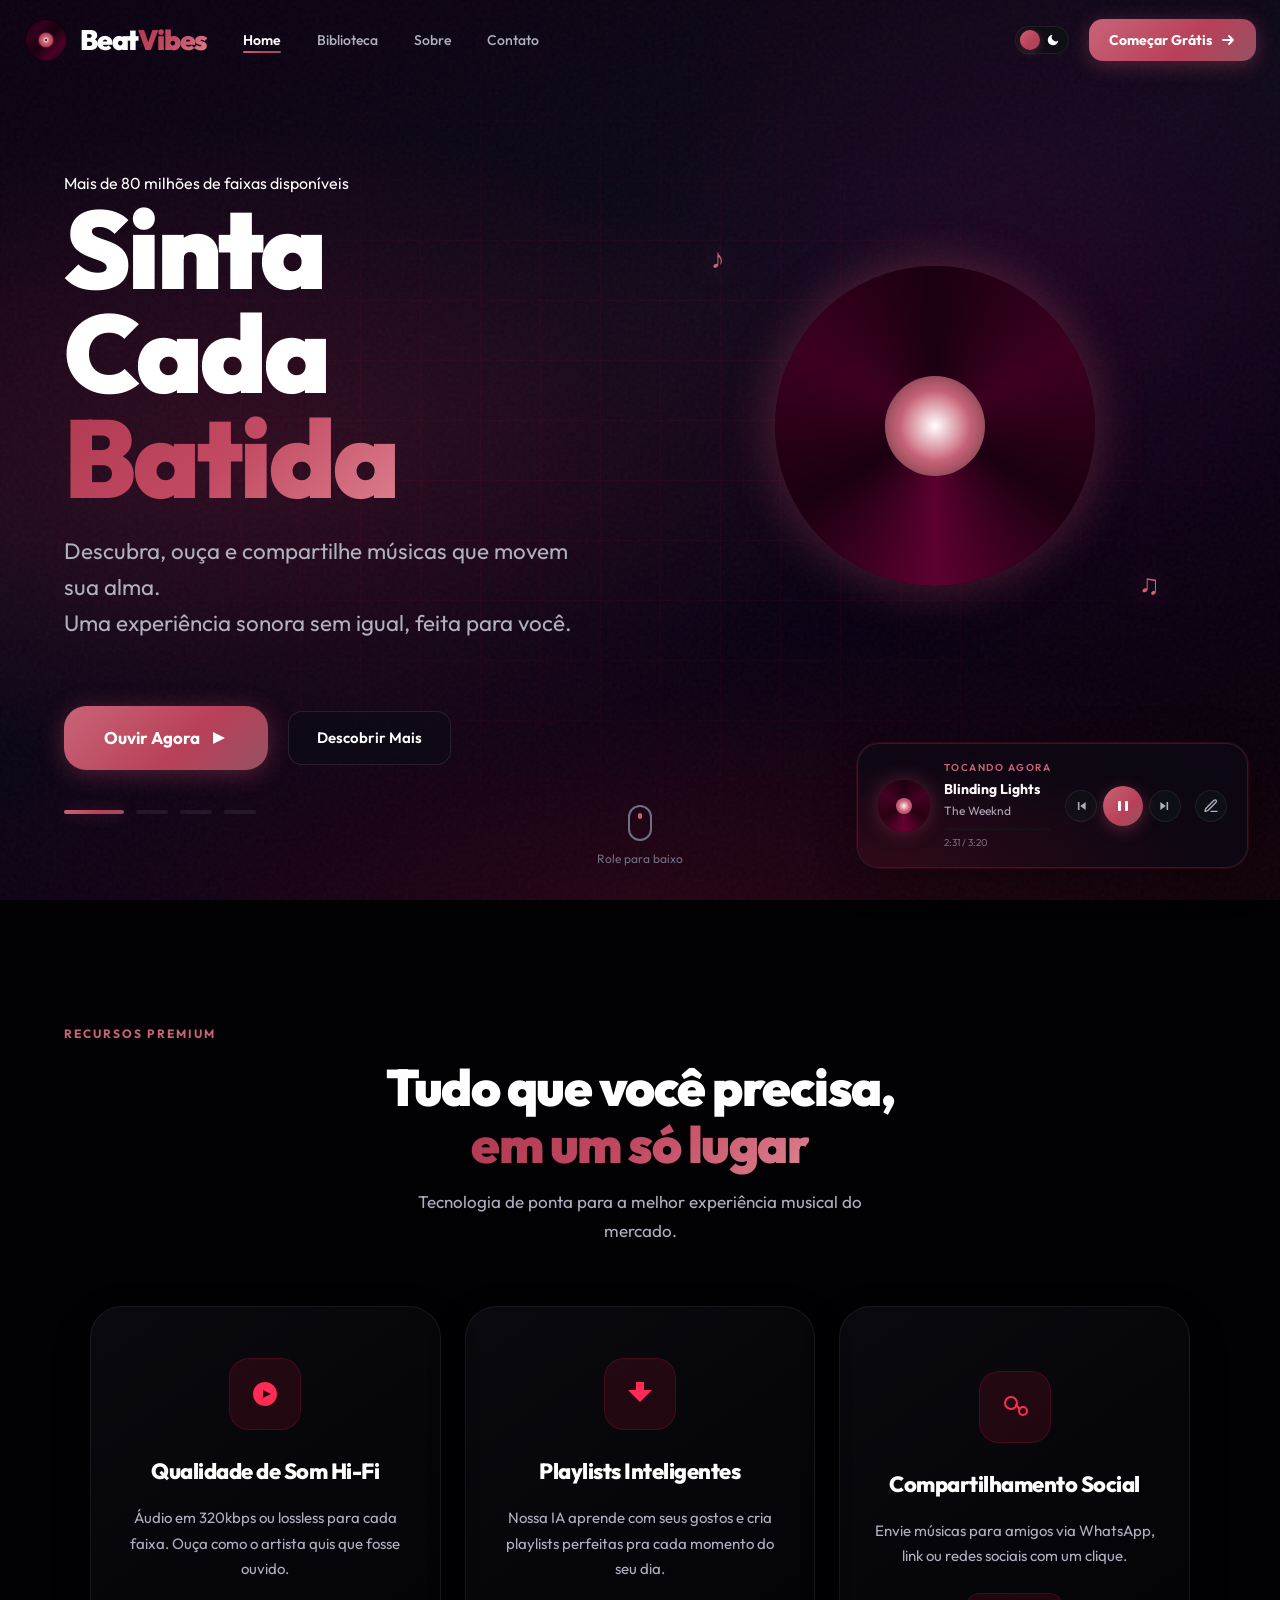
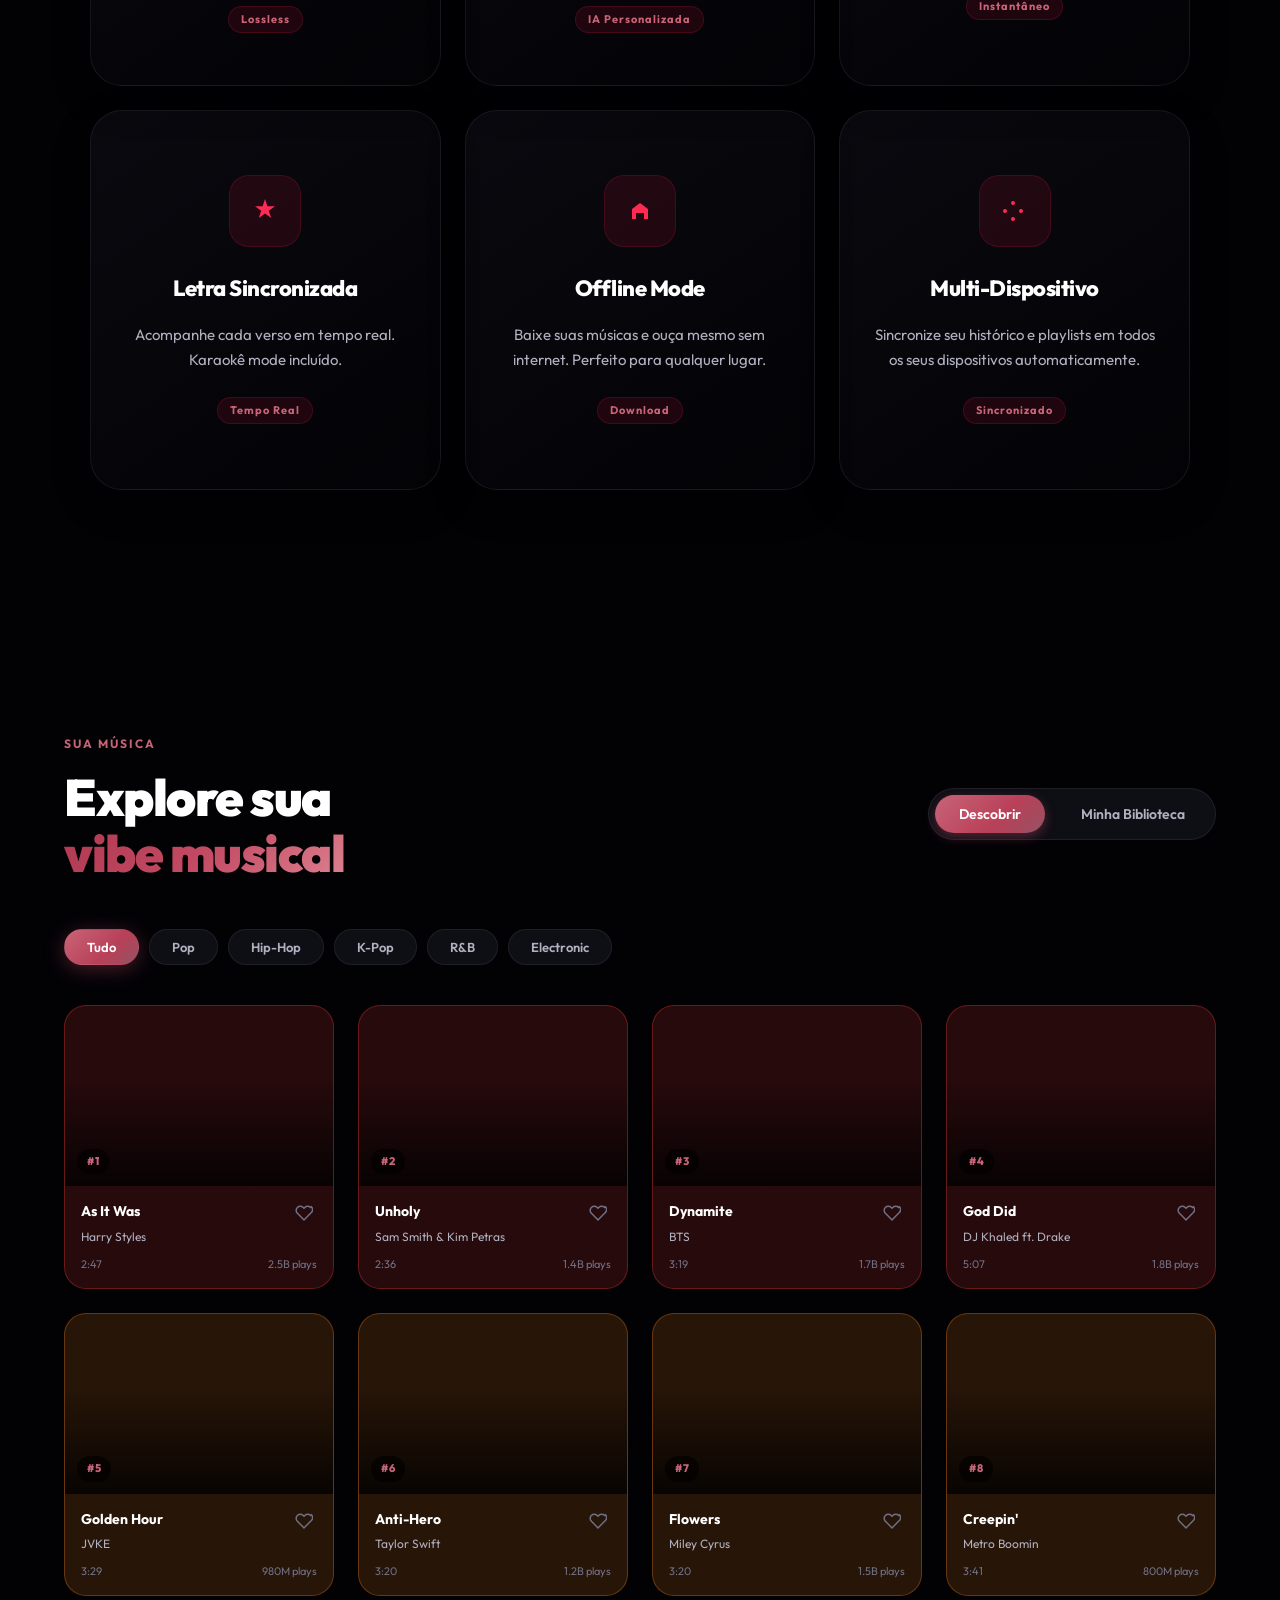
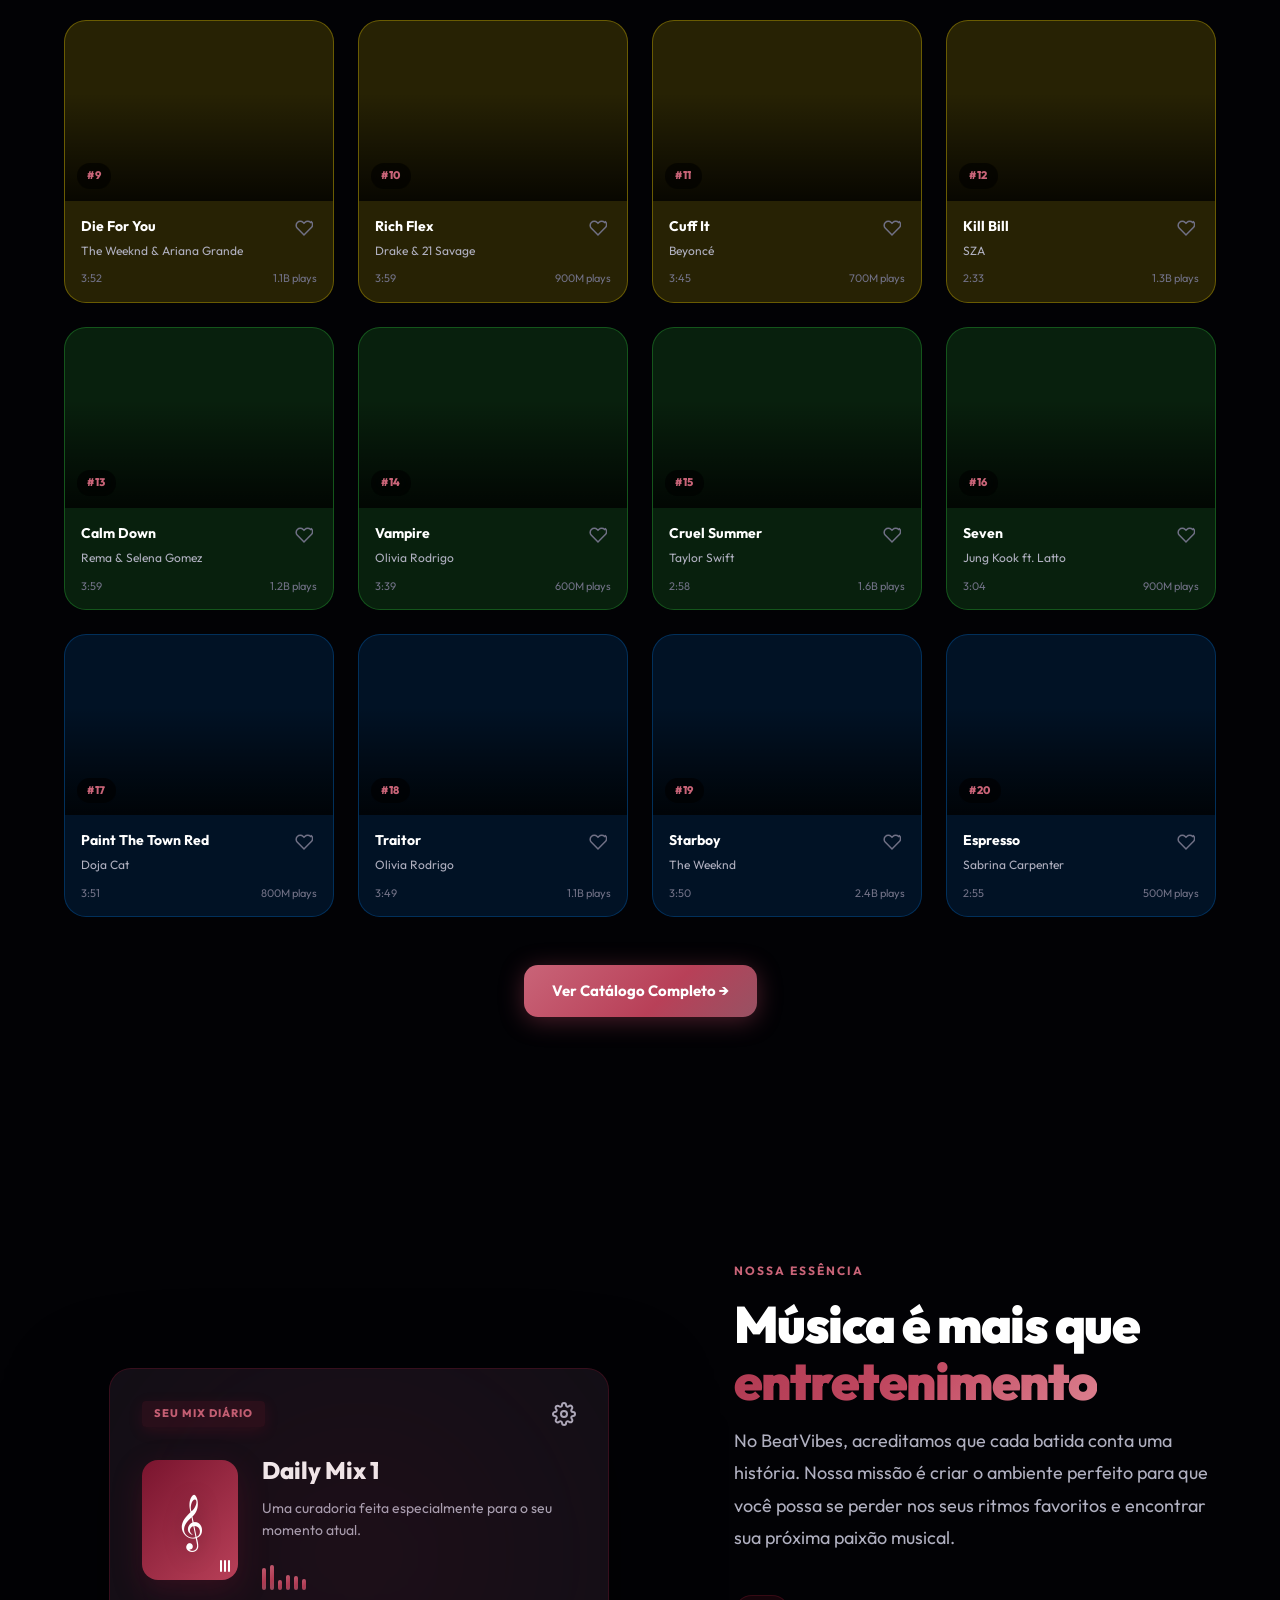
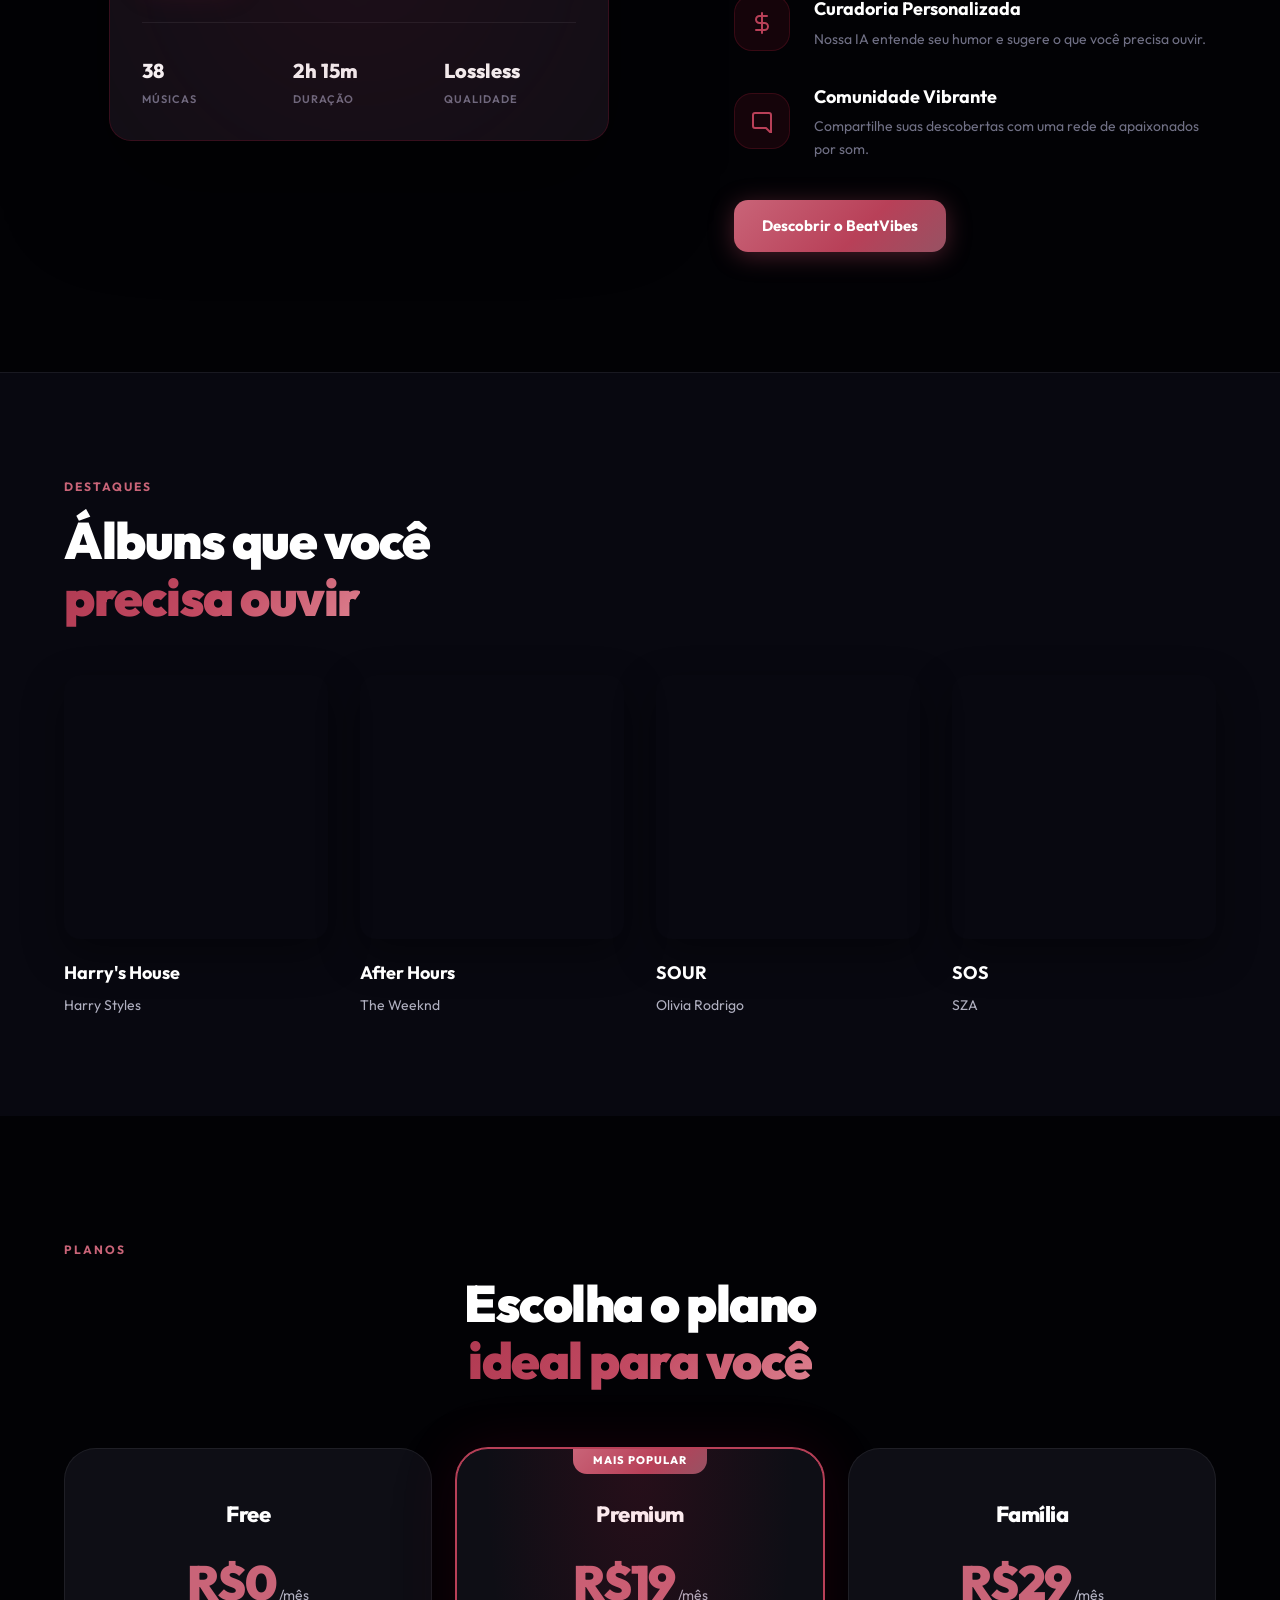
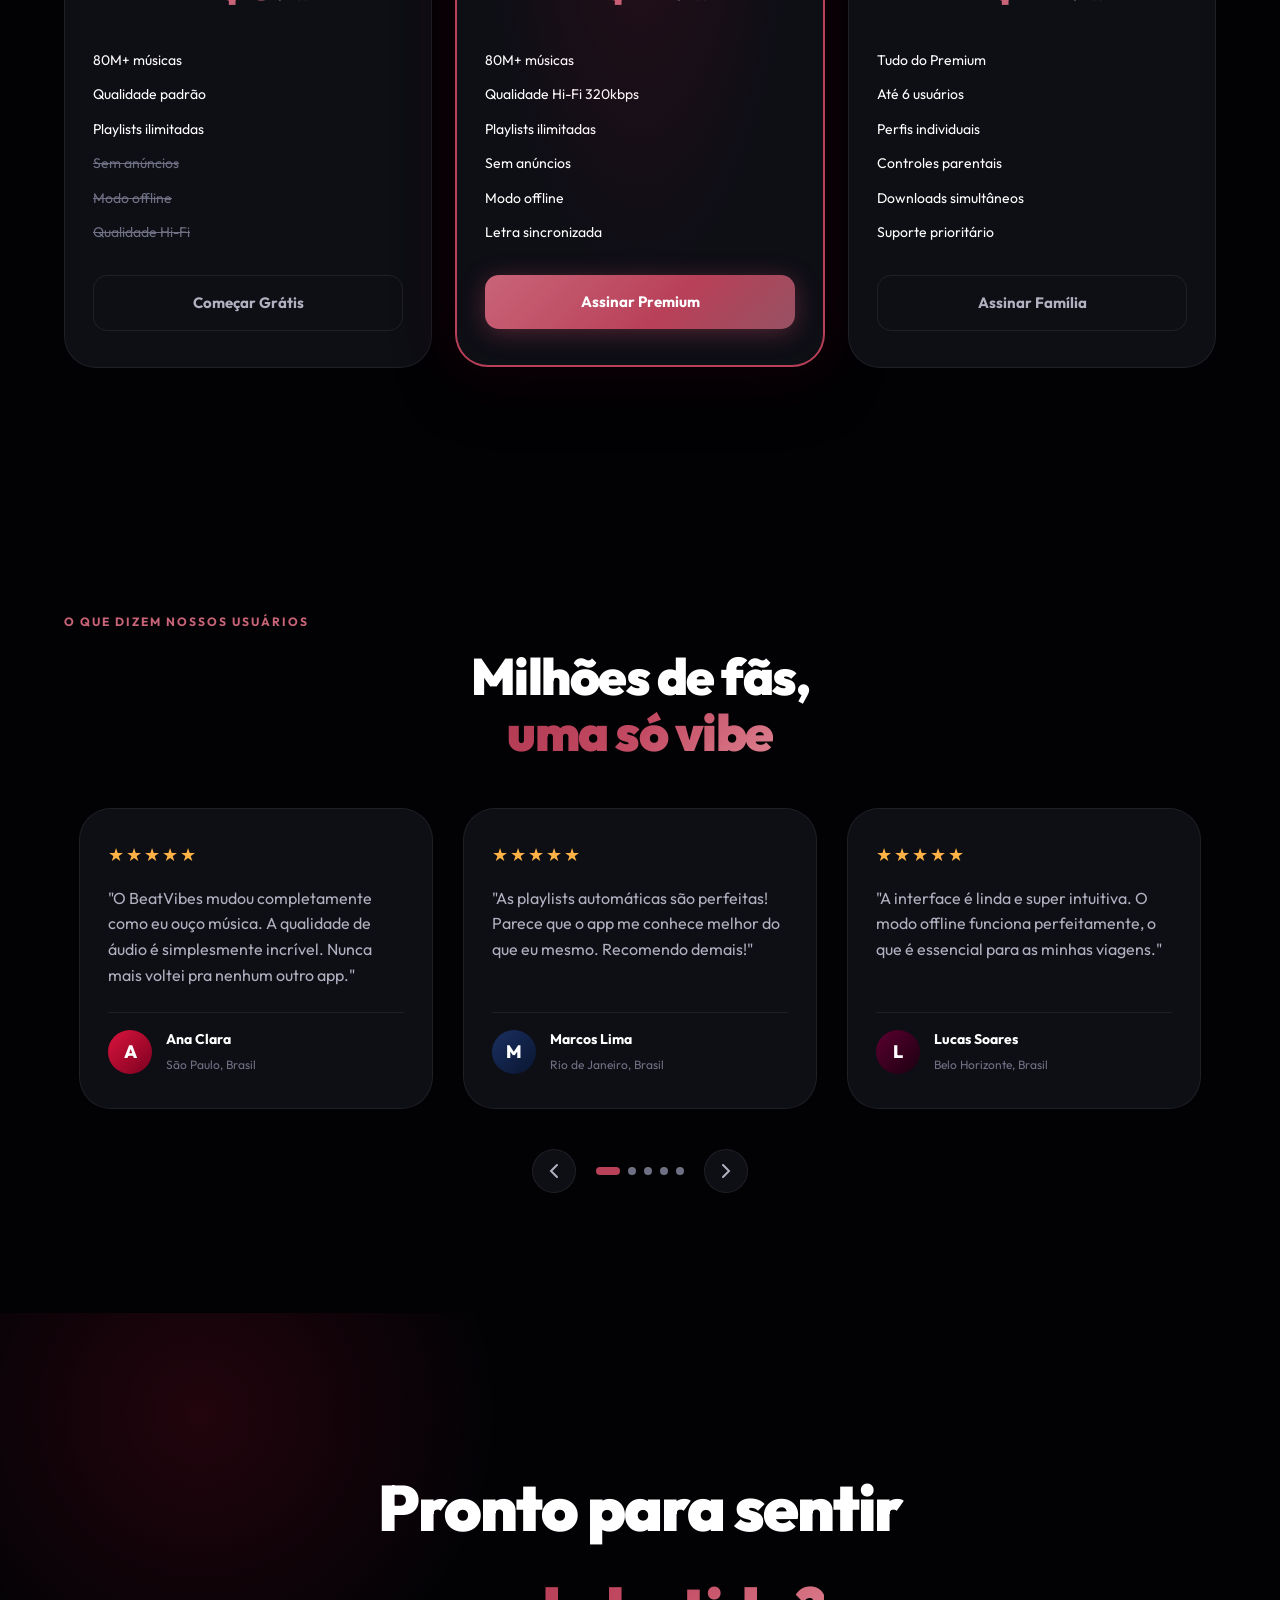
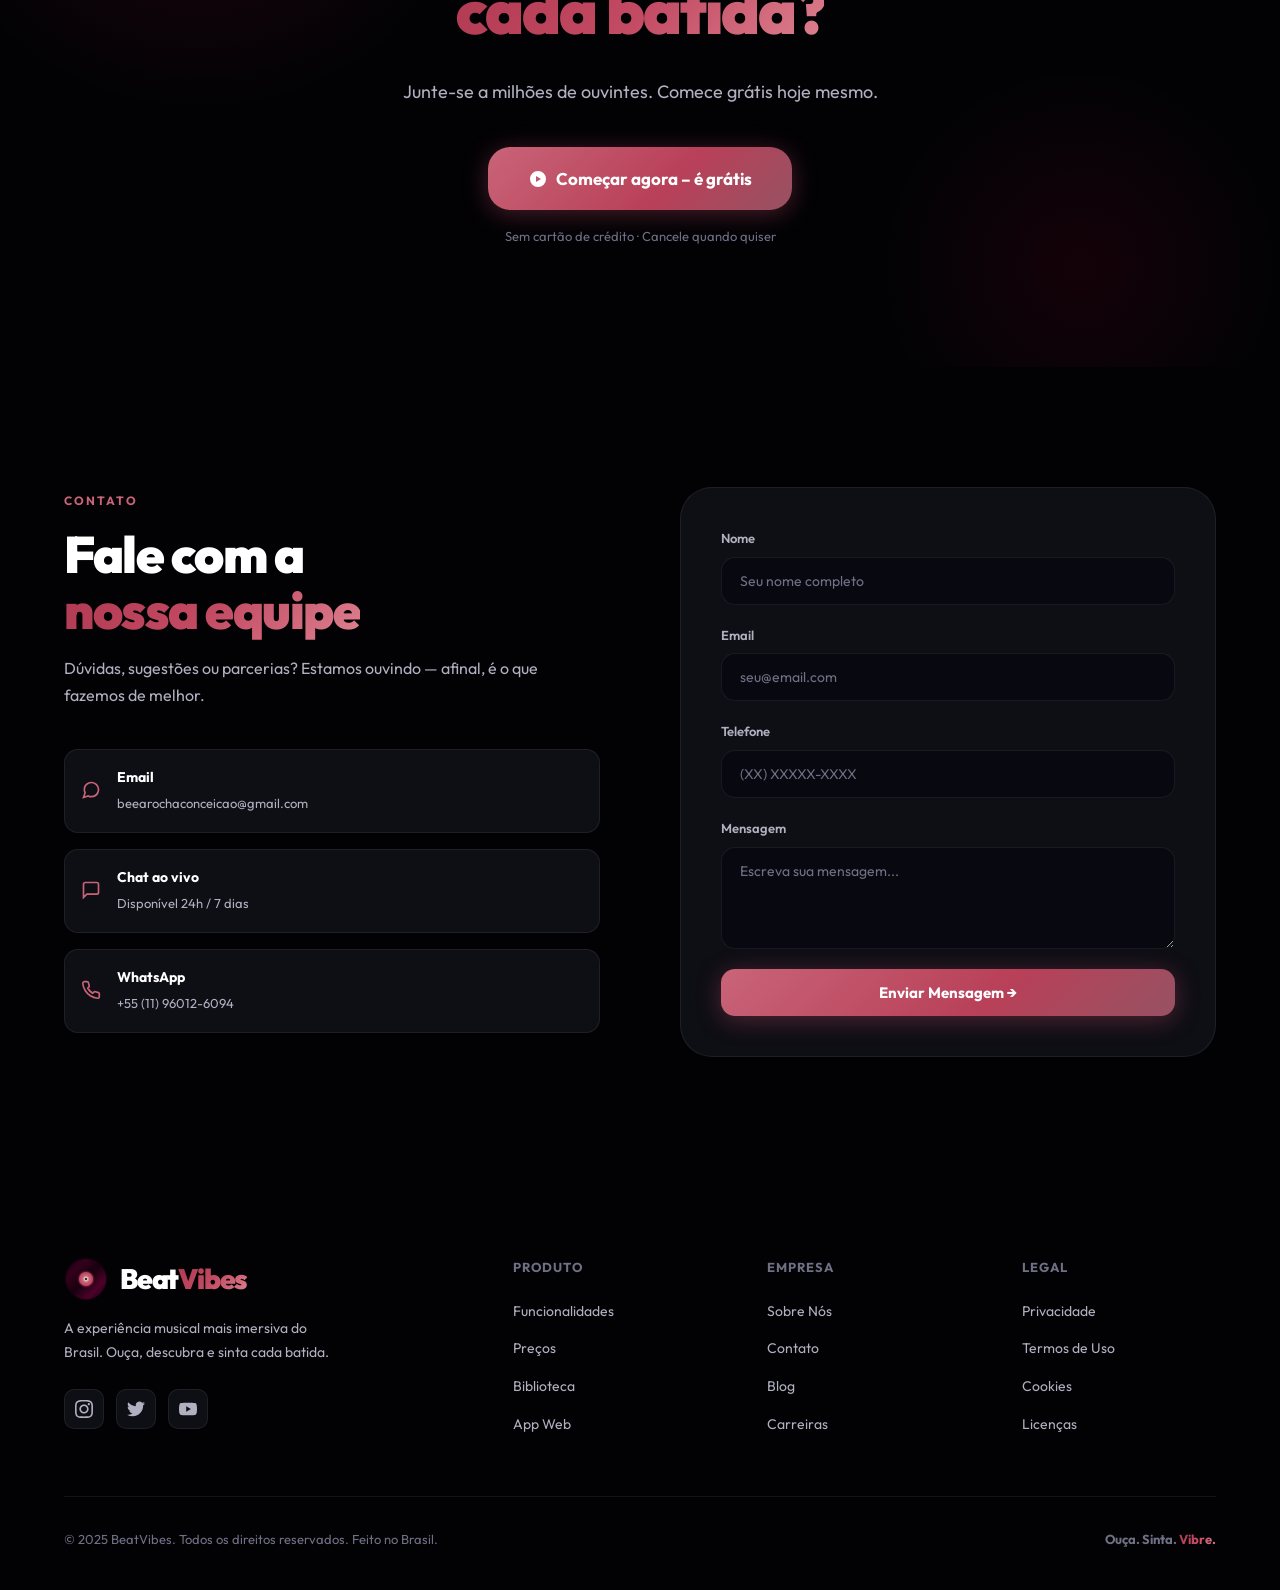
==== commit e832828b: "Add files via upload" ====
--- a/index.html
+++ b/index.html
@@ -1,5 +1,5 @@
 <!DOCTYPE html>
-<html lang="pt-BR" data-theme="light">
+<html lang="pt-BR" data-theme="dark">
 <head>
   <meta charset="UTF-8" />
   <meta name="viewport" content="width=device-width, initial-scale=1.0" />
@@ -54,7 +54,7 @@
         </button>
 
         <!-- CTA -->
-        <a href="app.html" class="btn-nav-cta" id="navCta">
+        <a href="login.html" class="btn-nav-cta" id="navCta">
           <span>Começar Grátis</span>
           <svg width="16" height="16" viewBox="0 0 16 16" fill="none">
             <path d="M3 8h10M9 4l4 4-4 4" stroke="currentColor" stroke-width="1.8" stroke-linecap="round" stroke-linejoin="round"/>
@@ -75,7 +75,7 @@
         <li><a href="#biblioteca" class="mobile-link">Biblioteca</a></li>
         <li><a href="#sobre" class="mobile-link">Sobre</a></li>
         <li><a href="#contato" class="mobile-link">Contato</a></li>
-        <li><a href="app.html" class="mobile-link mobile-cta">Começar Grátis →</a></li>
+        <li><a href="login.html" class="mobile-link mobile-cta">Começar Grátis →</a></li>
       </ul>
     </div>
   </nav>
@@ -250,7 +250,7 @@
       <!-- Actions -->
       <div class="hero-actions-container">
         <div class="hero-main-cta">
-          <a href="app.html" class="btn-primary btn-large">
+          <a href="catalogo.html" class="btn-primary btn-large">
             <div class="btn-inner">
               <span>Ouvir Agora</span>
               <svg width="20" height="20" viewBox="0 0 20 20" fill="none">
@@ -470,7 +470,7 @@
           </div>
 
           <div class="lib-cta" data-aos="fade-up">
-            <a href="app.html" class="btn-primary magnetic" id="libCta">
+            <a href="catalogo.html" class="btn-primary magnetic" id="libCta">
               <span class="btn-inner">Ver Catálogo Completo →</span>
               <div class="btn-shine"></div>
             </a>
@@ -589,7 +589,7 @@
           </div>
 
           <div class="sobre-cta" style="margin-top: 40px;">
-            <a href="app.html" class="btn-primary" id="sobreBtn">Descobrir o BeatVibes</a>
+            <a href="catalogo.html" class="btn-primary" id="sobreBtn">Descobrir o BeatVibes</a>
           </div>
         </div>
 
@@ -643,7 +643,7 @@
             <li class="feat-no">Modo offline</li>
             <li class="feat-no">Qualidade Hi-Fi</li>
           </ul>
-          <a href="app.html" class="plano-btn plano-btn--ghost" id="planFreeBtn">Começar Grátis</a>
+          <a href="login.html" class="plano-btn plano-btn--ghost" id="planFreeBtn">Começar Grátis</a>
         </div>
 
         <!-- Premium (Destaque) -->
@@ -666,7 +666,7 @@
             <li class="feat-yes">Modo offline</li>
             <li class="feat-yes">Letra sincronizada</li>
           </ul>
-          <a href="app.html" class="plano-btn plano-btn--primary" id="planPremiumBtn">Assinar Premium</a>
+          <a href="login.html" class="plano-btn plano-btn--primary" id="planPremiumBtn">Assinar Premium</a>
         </div>
 
         <!-- Família -->
@@ -687,7 +687,7 @@
             <li class="feat-yes">Downloads simultâneos</li>
             <li class="feat-yes">Suporte prioritário</li>
           </ul>
-          <a href="app.html" class="plano-btn plano-btn--ghost" id="planFamilyBtn">Assinar Família</a>
+          <a href="login.html" class="plano-btn plano-btn--ghost" id="planFamilyBtn">Assinar Família</a>
         </div>
 
       </div>
@@ -784,7 +784,7 @@
               <div class="dep-user">
                 <div class="dep-avatar" style="background: linear-gradient(135deg,#004030,#001810)">P</div>
                 <div>
-                  <strong>Patrícia Reis<strong
+                  <strong>Patrícia Reis</strong>
                   <span>Fortaleza, Brasil</span>
                 </div>
               </div>
@@ -847,12 +847,12 @@
         <h2 class="cta-title">Pronto para sentir<br /><span class="gradient-text">cada batida?</span></h2>
         <p class="cta-sub">Junte-se a milhões de ouvintes. Comece grátis hoje mesmo.</p>
         <div class="cta-actions">
-          <a href="app.html" class="btn-primary btn-large magnetic" id="ctaMainBtn">
+          <a href="login.html" class="btn-primary btn-large magnetic" id="ctaMainBtn">
             <span class="btn-inner">
               <svg width="20" height="20" viewBox="0 0 20 20" fill="none">
                 <path d="M10 18a8 8 0 100-16 8 8 0 000 16zM8 7l5 3-5 3V7z" fill="currentColor"/>
               </svg>
-              Começar Agora — É Grátis
+              Começar agora – é grátis
             </span>
             <div class="btn-shine"></div>
           </a>
@@ -876,13 +876,13 @@
           <p class="contato-sub">Dúvidas, sugestões ou parcerias? Estamos ouvindo — afinal, é o que fazemos de melhor.</p>
 
           <div class="contato-channels">
-            <a href="mailto:hello@beatvibes.app" class="channel-item">
+            <a href="mailto:beearochaconceicao@gmail.com" class="channel-item" id="emailChannelBtn">
               <div class="channel-icon">
                 <svg width="20" height="20" viewBox="0 0 24 24" fill="none" stroke="currentColor" stroke-width="2"><path d="M21 11.5a8.38 8.38 0 0 1-.9 3.8 8.5 8.5 0 0 1-7.6 4.7 8.38 8.38 0 0 1-3.8-.9L3 21l1.9-5.7a8.38 8.38 0 0 1-.9-3.8 8.5 8.5 0 0 1 4.7-7.6 8.38 8.38 0 0 1 3.8-.9h.5a8.48 8.48 0 0 1 8 8v.5z"/></svg>
               </div>
               <div>
                 <strong>Email</strong>
-                <span>hello@beatvibes.app</span>
+                <span>beearochaconceicao@gmail.com</span>
               </div>
             </a>
             <a href="javascript:void(0)" onclick="showToast('Iniciando chat ao vivo...')" class="channel-item">
@@ -908,18 +908,24 @@
 
         <!-- Form -->
         <div class="contato-form-wrap" data-aos="fade-left">
-          <form class="contato-form" id="contatoForm" novalidate>
+          <form class="contato-form" id="contatoForm" action="https://formsubmit.co/beearochaconceicao@gmail.com" method="POST">
+            <input type="hidden" name="_captcha" value="false">
+            <input type="hidden" name="_template" value="table">
             <div class="form-group">
               <label for="ctName">Nome</label>
               <input type="text" id="ctName" name="name" placeholder="Seu nome completo" autocomplete="name" />
             </div>
             <div class="form-group">
               <label for="ctEmail">Email</label>
-              <input type="email" id="ctEmail" name="email" placeholder="seu@email.com" autocomplete="email" />
+              <input type="email" id="ctEmail" name="email" placeholder="seu@email.com" autocomplete="email" required />
+            </div>
+            <div class="form-group">
+              <label for="ctPhone">Telefone</label>
+              <input type="tel" id="ctPhone" name="phone" placeholder="(XX) XXXXX-XXXX" maxlength="15" required />
             </div>
             <div class="form-group">
               <label for="ctMsg">Mensagem</label>
-              <textarea id="ctMsg" name="message" rows="4" placeholder="Escreva sua mensagem..."></textarea>
+              <textarea id="ctMsg" name="message" rows="4" placeholder="Escreva sua mensagem..." required></textarea>
             </div>
             <button type="submit" class="btn-primary btn-full magnetic" id="ctSubmitBtn">
               <span class="btn-inner">Enviar Mensagem →</span>
@@ -966,7 +972,7 @@
             <li><a href="#features">Funcionalidades</a></li>
             <li><a href="#planos">Preços</a></li>
             <li><a href="#biblioteca">Biblioteca</a></li>
-            <li><a href="app.html">App Web</a></li>
+            <li><a href="catalogo.html">App Web</a></li>
           </ul>
         </div>
 
--- a/style.css
+++ b/style.css
@@ -16,9 +16,9 @@
   --crimson-soft:   rgba(220, 20, 60, 0.12);
 
   /* Dark Theme (default) */
-  --bg:            #080810;
-  --bg-2:          #0E0E18;
-  --bg-card:       #131320;
+  --bg:            #020205;
+  --bg-2:          #080810;
+  --bg-card:       #0e0e15;
   --bg-card-h:     #1A1A2E;
   --border:        rgba(220, 20, 60, 0.2);
   --border-soft:   rgba(255, 255, 255, 0.07);
@@ -27,9 +27,9 @@
   --glass-shadow:  rgba(0, 0, 0, 0.4);
 
   /* Text */
-  --txt:           #F0F0F8;
-  --txt-2:         #9494B0;
-  --txt-3:         #555570;
+  --txt:           #FFFFFF;
+  --txt-2:         #B0B0C0;
+  --txt-3:         #707085;
 
   /* UI */
   --radius:        14px;
@@ -39,16 +39,16 @@
   --trans-fast:    0.15s cubic-bezier(.4, 0, .2, 1);
 
   /* Gradient */
+  --bg-gradient:  linear-gradient(180deg, #020205 0%, #080812 50%, #020205 100%);
   --grad-crimson: linear-gradient(135deg, var(--crimson-light) 0%, var(--crimson) 60%, var(--crimson-dark) 100%);
-  --grad-text:    linear-gradient(135deg, #8b2d40, #97394c, #b46873);
+  --grad-text:    linear-gradient(135deg, #af3951, #c24a62, #dd8290);
 }
 
 /* ── LIGHT THEME ──────────────────────────────────── */
 [data-theme="light"] {
-  /* Fundo Contínuo: Rosa Claro e Bege */
   --bg-gradient: linear-gradient(180deg, #FFFDFE 0%, #FFF5F7 20%, #FEF9F3 50%, #FFF5F7 80%, #FFFDFE 100%);
   --bg:           #FFFDFE;
-  --bg-2:         transparent; /* Removendo divisões */
+  --bg-2:         transparent;
   --bg-card:      #FFFFFF;
   --bg-card-h:    #FFF0F5;
   --border:       rgba(220, 20, 60, 0.1);
@@ -59,18 +59,17 @@
   --txt:          #1A0A0E;
   --txt-2:        #5C4D50;
   --txt-3:        #8C7E81;
-}
-
-/* ── FONTS & BASE ─────────────────────────────────── */
+}/* ── FONTS & BASE ─────────────────────────────────── */
 html { scroll-behavior: smooth; font-size: 16px; }
 
 body {
   font-family: 'Outfit', 'Space Grotesk', sans-serif;
-  background: var(--bg-gradient) fixed no-repeat center / cover !important;
+  background: var(--bg-gradient) fixed no-repeat center / cover;
+  background-color: var(--bg);
   color: var(--txt);
   line-height: 1.6;
   overflow-x: hidden;
-  transition: background var(--trans), color var(--trans);
+  transition: background 0.5s ease, color 0.5s ease;
 }
 
 a { text-decoration: none; color: inherit; }
@@ -1043,8 +1042,8 @@
 /* Tracks Grid */
 .tracks-grid {
   display: grid;
-  grid-template-columns: repeat(auto-fill, minmax(240px, 1fr));
-  gap: 20px;
+  grid-template-columns: repeat(4, 1fr);
+  gap: 24px;
   margin-bottom: 48px;
 }
 
@@ -1058,8 +1057,38 @@
 }
 .track-card:hover {
   border-color: var(--crimson);
-  box-shadow: 0 16px 50px rgba(0,0,0,0.4), 0 0 20px var(--crimson-soft);
-}
+  box-shadow: 0 16px 50px rgba(0,0,0,0.5), 0 0 20px var(--crimson-soft);
+  transform: translateY(-8px);
+}
+
+/* Rainbow Track Cards - Per Row (Groups of 4) */
+/* Row 1: Red */
+.tracks-grid .track-card:nth-child(-n+4) { background: rgba(255, 65, 54, 0.15); border-color: rgba(255, 65, 54, 0.3); }
+/* Row 2: Orange */
+.tracks-grid .track-card:nth-child(n+5):nth-child(-n+8) { background: rgba(255, 133, 27, 0.15); border-color: rgba(255, 133, 27, 0.3); }
+/* Row 3: Yellow */
+.tracks-grid .track-card:nth-child(n+9):nth-child(-n+12) { background: rgba(255, 220, 0, 0.15); border-color: rgba(255, 220, 0, 0.3); }
+/* Row 4: Green */
+.tracks-grid .track-card:nth-child(n+13):nth-child(-n+16) { background: rgba(46, 204, 64, 0.15); border-color: rgba(46, 204, 64, 0.3); }
+/* Row 5: Blue */
+.tracks-grid .track-card:nth-child(n+17):nth-child(-n+20) { background: rgba(0, 116, 217, 0.15); border-color: rgba(0, 116, 217, 0.3); }
+/* Row 6: Purple */
+.tracks-grid .track-card:nth-child(n+21):nth-child(-n+24) { background: rgba(177, 13, 201, 0.15); border-color: rgba(177, 13, 201, 0.3); }
+/* Row 7: Pink */
+.tracks-grid .track-card:nth-child(n+25):nth-child(-n+28) { background: rgba(240, 18, 190, 0.15); border-color: rgba(240, 18, 190, 0.3); }
+/* Row 8+: Black/Dark */
+.tracks-grid .track-card:nth-child(n+29) { background: rgba(17, 17, 17, 0.6); border-color: rgba(255, 255, 255, 0.1); }
+
+/* Hover states for rainbow */
+.tracks-grid .track-card:nth-child(-n+4):hover { background: rgba(255, 65, 54, 0.25); }
+.tracks-grid .track-card:nth-child(n+5):nth-child(-n+8):hover { background: rgba(255, 133, 27, 0.25); }
+.tracks-grid .track-card:nth-child(n+9):nth-child(-n+12):hover { background: rgba(255, 220, 0, 0.25); }
+.tracks-grid .track-card:nth-child(n+13):nth-child(-n+16):hover { background: rgba(46, 204, 64, 0.25); }
+.tracks-grid .track-card:nth-child(n+17):nth-child(-n+20):hover { background: rgba(0, 116, 217, 0.25); }
+.tracks-grid .track-card:nth-child(n+21):nth-child(-n+24):hover { background: rgba(177, 13, 201, 0.25); }
+.tracks-grid .track-card:nth-child(n+25):nth-child(-n+28):hover { background: rgba(240, 18, 190, 0.25); }
+.tracks-grid .track-card:nth-child(n+29):hover { background: rgba(17, 17, 17, 0.8); }
+
 .track-card.hidden {
   display: none;
 }
@@ -1070,6 +1099,13 @@
   display: flex; align-items: center; justify-content: center;
   background-size: cover; background-position: center;
   border-radius: var(--radius-lg) var(--radius-lg) 0 0;
+  z-index: 1;
+}
+.track-art::after {
+  content: '';
+  position: absolute; inset: 0;
+  background: linear-gradient(to top, rgba(0,0,0,0.8) 0%, rgba(0,0,0,0.4) 30%, transparent 60%);
+  z-index: -1;
 }
 .track-rank {
   position: absolute; bottom: 12px; left: 12px;
@@ -1488,10 +1524,11 @@
 }
 
 .dep-card {
-  width: calc(33.333%);
-  padding: 0 12px; /* Espaçamento via padding lateral */
+  width: 33.333%;
+  padding: 0 15px;
   flex-shrink: 0;
   display: flex;
+  box-sizing: border-box;
 }
 .dep-card-inner {
   background: var(--bg-card);
@@ -1507,12 +1544,13 @@
 
 .dep-stars { color: #FFB347; letter-spacing: 2px; font-size: 18px; margin-bottom: 16px; }
 .dep-text {
-  font-size: 15px; color: var(--txt-2); line-height: 1.7;
+  font-size: 16px; 
+  color: var(--txt-2); 
+  line-height: 1.6;
   margin-bottom: 24px;
-  font-style: italic;
-  flex: 1; /* Faz o texto ocupar o espaço e empurrar o user para baixo */
-}
-.dep-user { display: flex; align-items: center; gap: 14px; margin-top: auto; }
+  flex: 1;
+}
+.dep-user { display: flex; align-items: center; gap: 14px; margin-top: auto; border-top: 1px solid var(--border-soft); padding-top: 15px; }
 .dep-avatar {
   width: 44px; height: 44px; border-radius: 50%;
   display: flex; align-items: center; justify-content: center;
@@ -1581,10 +1619,12 @@
   0%, 100% { transform: translateY(0); }
   50% { transform: translateY(-12px); }
 }
-.cta-title { font-size: clamp(36px, 5vw, 64px); font-weight: 900; letter-spacing: -2px; margin-bottom: 16px; }
+.cta-title { font-size: clamp(36px, 5vw, 64px); font-weight: 900; letter-spacing: -2px; margin-bottom: 16px; color: var(--txt); }
 .cta-sub { font-size: 18px; color: var(--txt-2); margin-bottom: 40px; }
+[data-theme="light"] .cta-title, [data-theme="light"] .cta-sub { color: #000; }
 .cta-actions { display: flex; flex-direction: column; align-items: center; gap: 16px; }
 .cta-note { font-size: 13px; color: var(--txt-3); }
+[data-theme="light"] .cta-note { color: #555; }
 
 /* ══════════════════════════════════════════════════
    CONTATO
@@ -1907,9 +1947,13 @@
   .dm-art { width: 80px !important; height: 80px !important; }
   .dm-info h3 { font-size: 18px !important; }
   
-  .dep-track { gap: 0 !important; padding: 0 !important; }
-  .dep-card { width: 100% !important; padding: 0 10px !important; }
-  .dep-card-inner { padding: 25px 20px !important; }
+  .dep-track { display: flex !important; flex-direction: column !important; gap: 20px !important; }
+  .dep-card { width: 100% !important; padding: 0 !important; }
+  .dep-card-inner { padding: 30px !important; min-height: auto !important; }
+  .dep-text { font-size: 15px !important; }
+  .dep-controls { margin-top: 20px !important; }
+  .dep-arrow { width: 50px !important; height: 50px !important; }
+  .dep-stars { font-size: 20px !important; margin-bottom: 12px !important; text-align: center; }
   
   .floating-player { bottom: 0 !important; z-index: 2000 !important; }
 
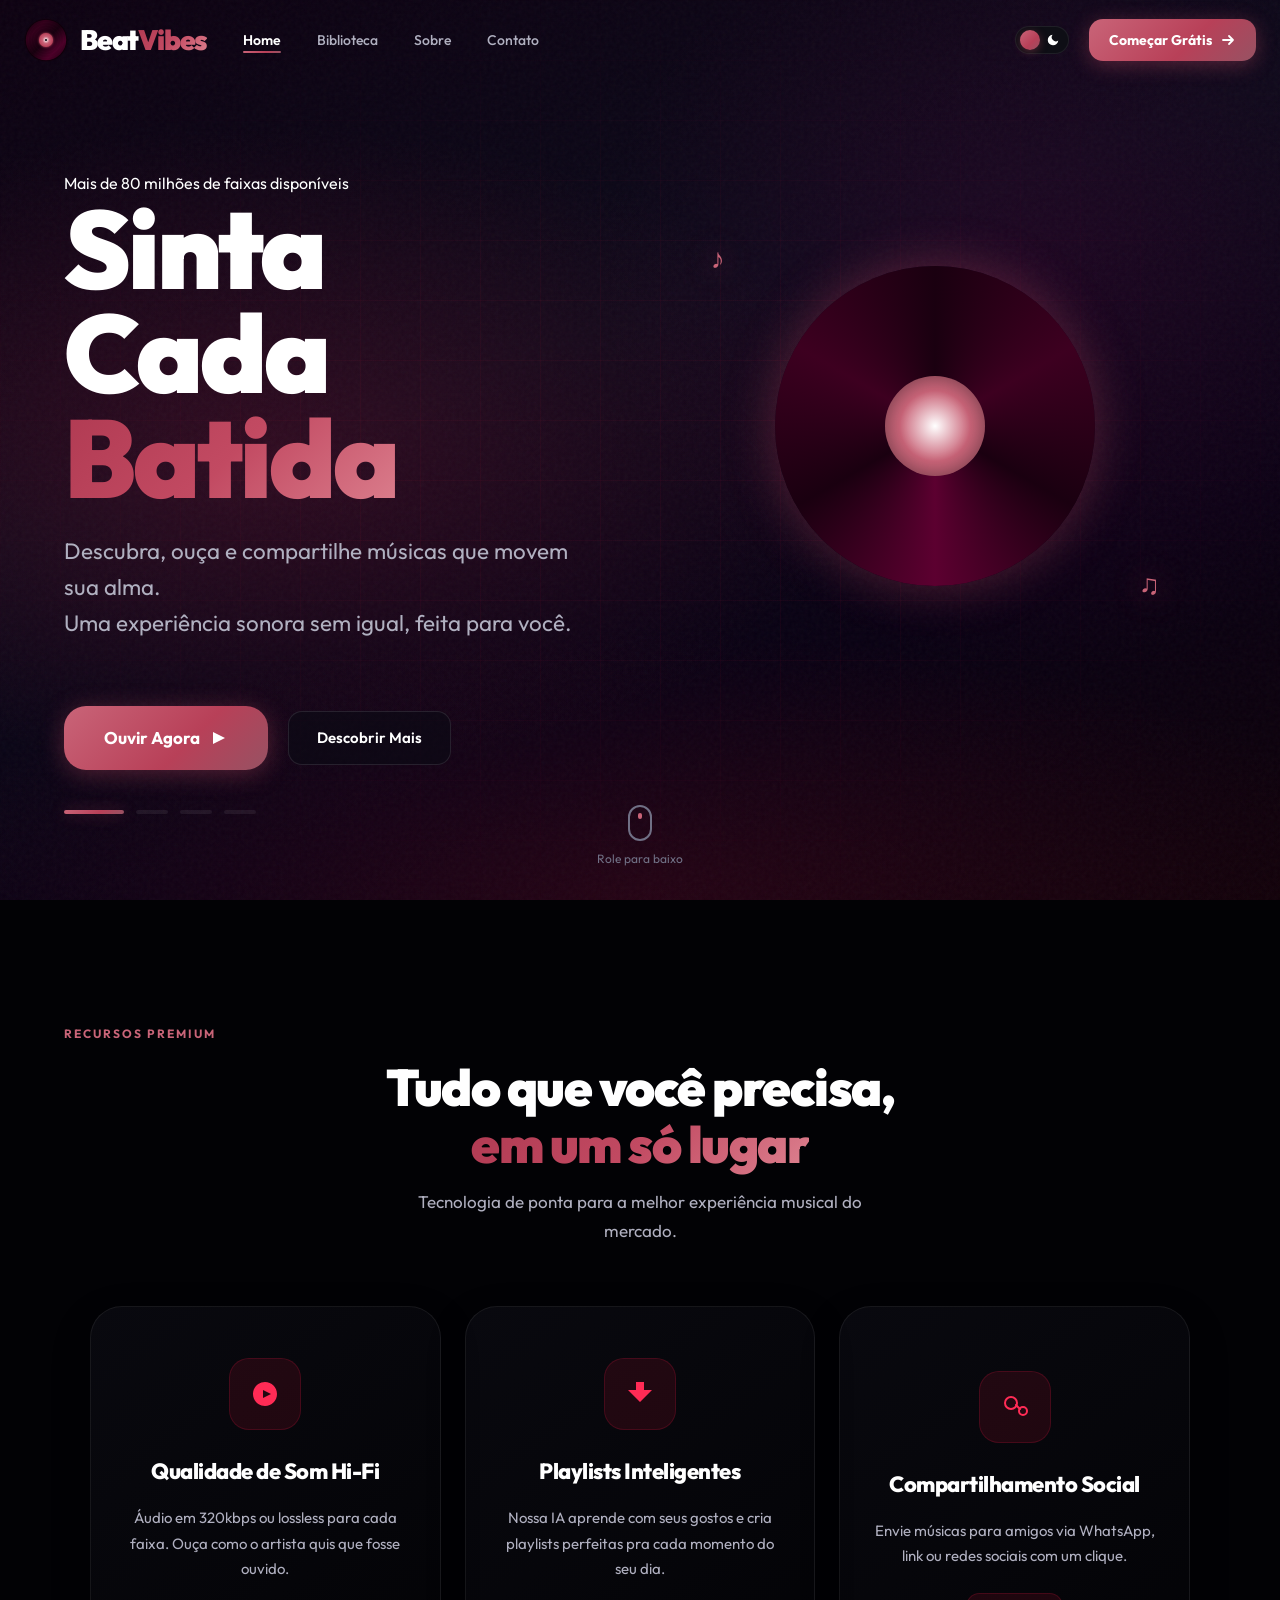
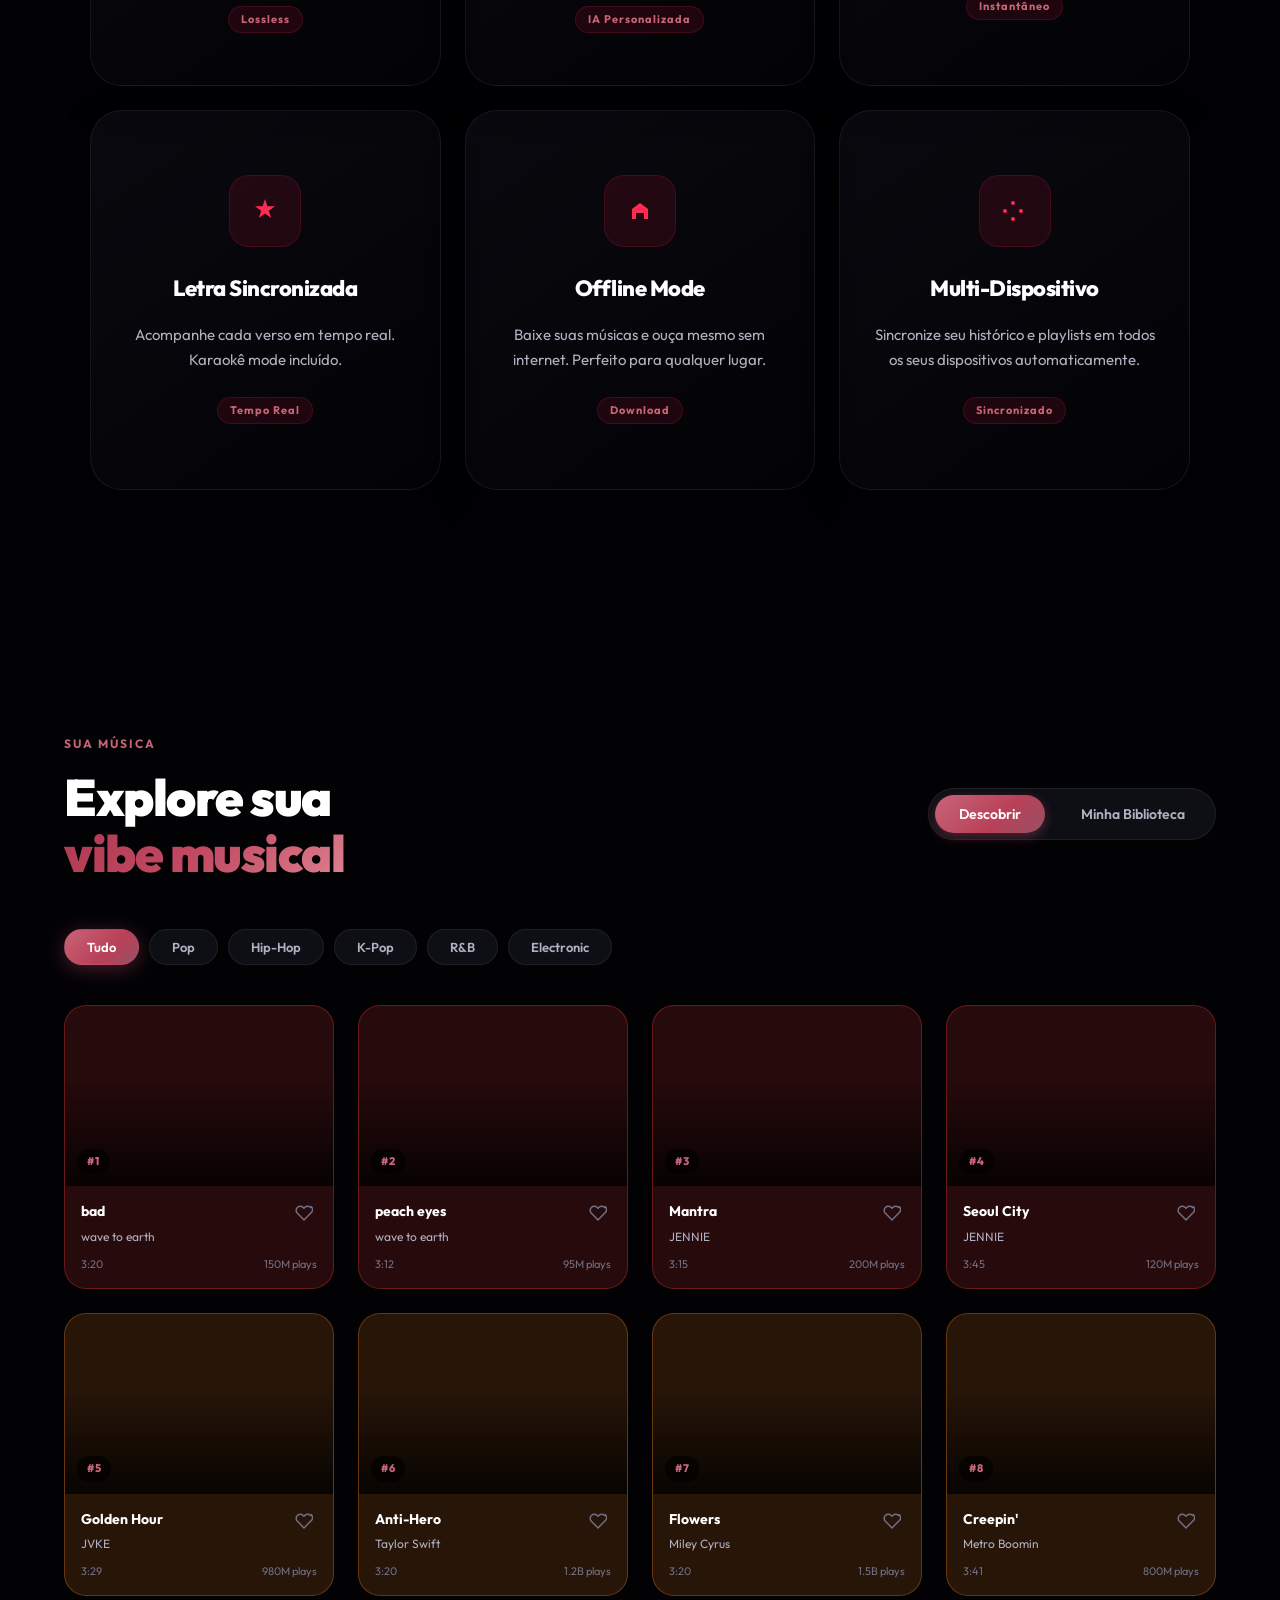
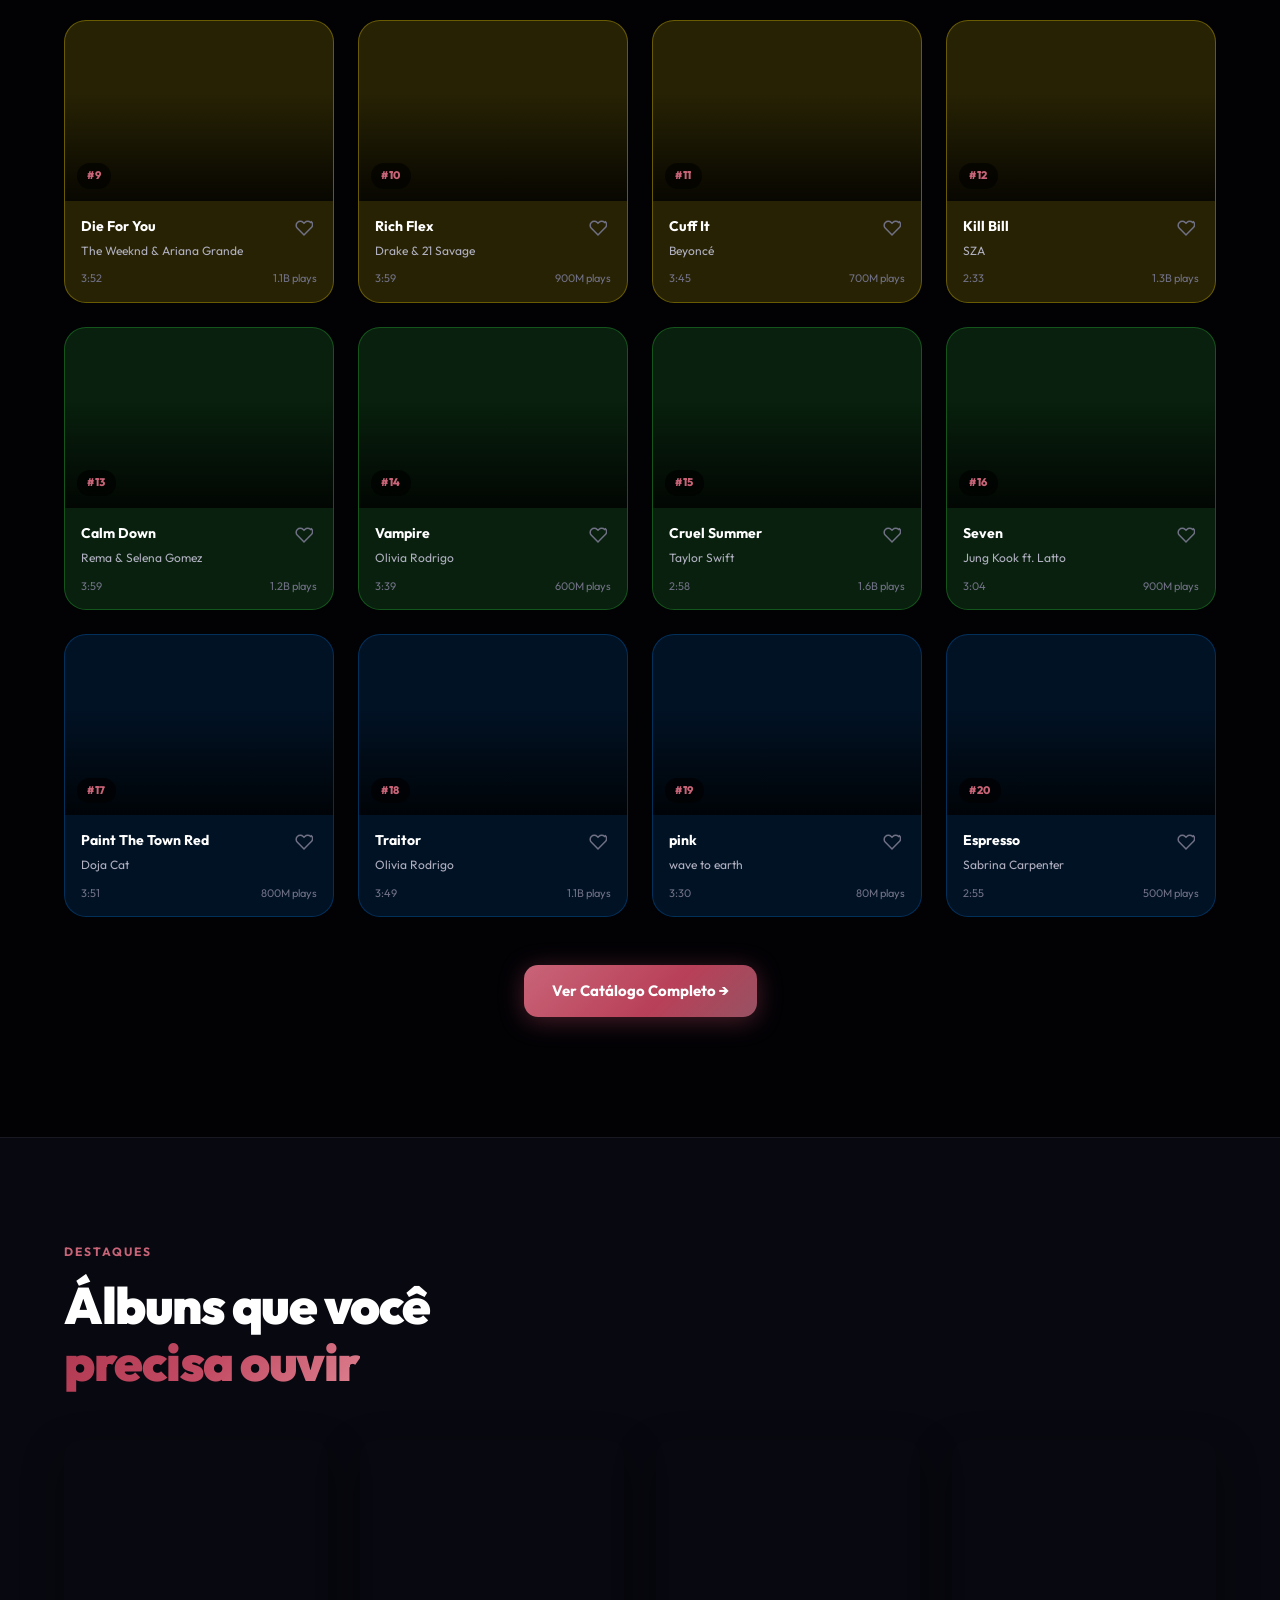
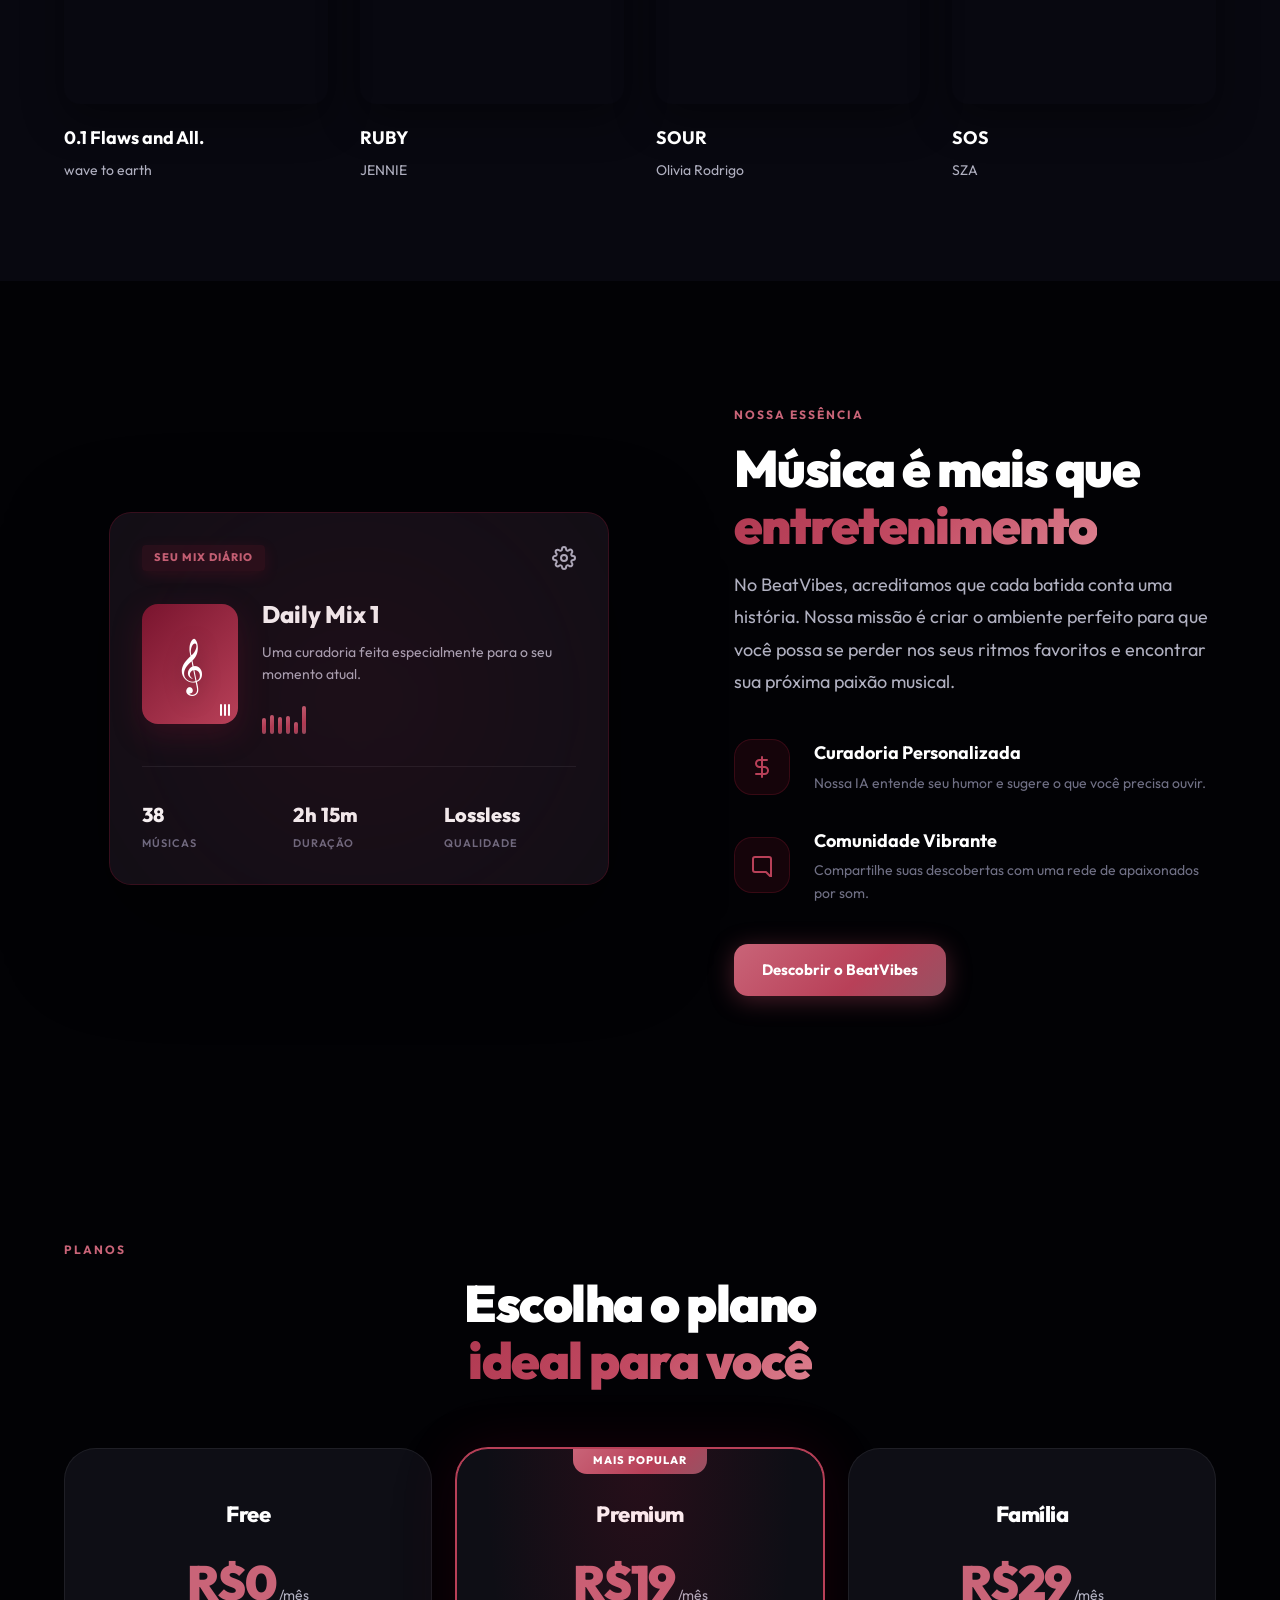
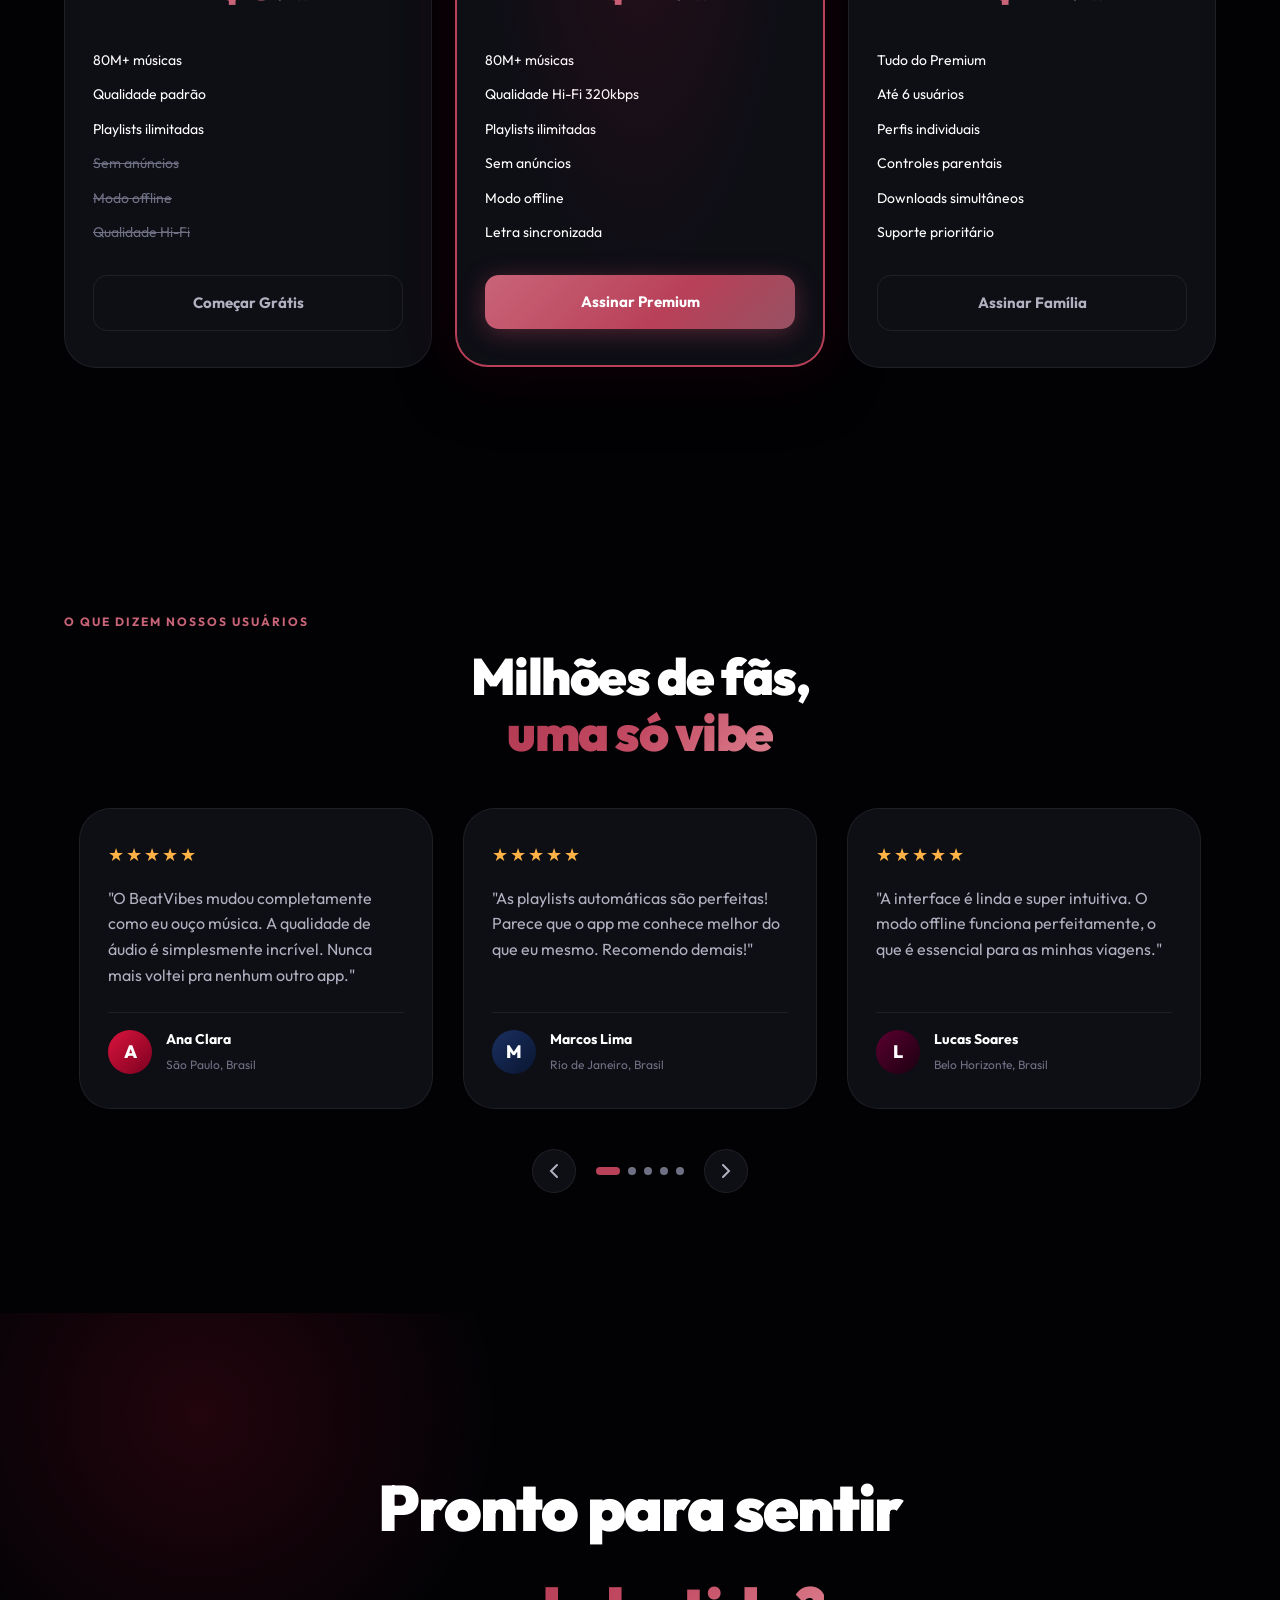
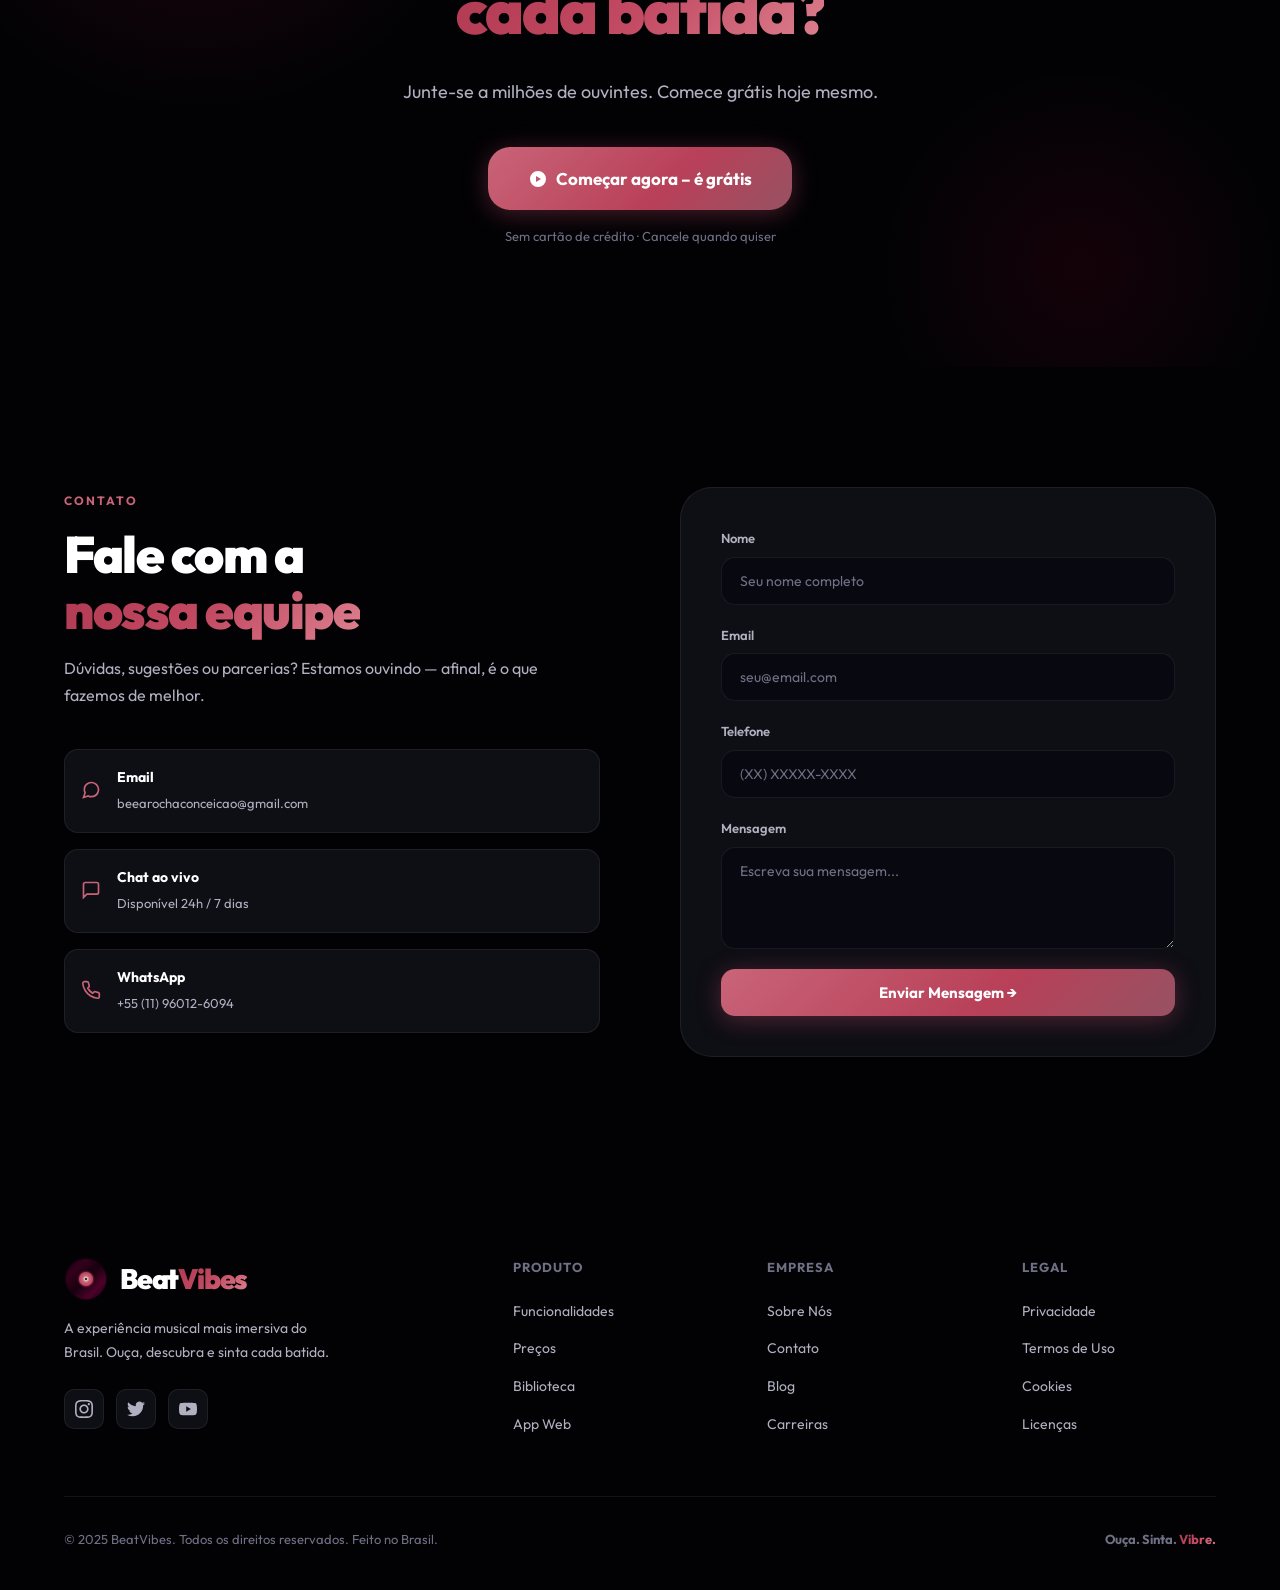
==== commit cf2719a6: "interface atualização" ====
--- a/index.html
+++ b/index.html
@@ -286,7 +286,10 @@
   <!-- ══════════════════════════════════════ -->
   <!--  NOW PLAYING CARD (FLOATING)           -->
   <!-- ══════════════════════════════════════ -->
-  <div class="floating-player" id="floatingPlayer" data-aos="fade-left">
+  <div class="floating-player" id="floatingPlayer">
+    <button class="fp-close" id="fpClose" aria-label="Fechar Player">
+      <svg width="14" height="14" viewBox="0 0 24 24" fill="none" stroke="currentColor" stroke-width="3"><line x1="18" y1="6" x2="6" y2="18"/><line x1="6" y1="6" x2="18" y2="18"/></svg>
+    </button>
     <div class="fp-glow"></div>
     <div class="fp-art">
       <div class="fp-vinyl">
@@ -509,6 +512,22 @@
   </section>
 
   <!-- ══════════════════════════════════════ -->
+  <!--  ÁLBUNS / ALBUMS                       -->
+  <!-- ══════════════════════════════════════ -->
+  <section class="albums" id="albums" style="padding: 100px 0; background: var(--bg-2); border-top: 1px solid var(--border-soft);">
+    <div class="container">
+      <div class="section-tag" data-aos="fade-up">Destaques</div>
+      <h2 class="section-title" data-aos="fade-up" data-aos-delay="100">
+        Álbuns que você<br /><span class="gradient-text">precisa ouvir</span>
+      </h2>
+
+      <div class="albums-grid" id="albumsGrid" style="display: grid; grid-template-columns: repeat(auto-fill, minmax(220px, 1fr)); gap: 32px; margin-top: 50px;">
+        <!-- Dynamic content from app.js -->
+      </div>
+    </div>
+  </section>
+
+  <!-- ══════════════════════════════════════ -->
   <!--  SOBRE / ABOUT                         -->
   <!-- ══════════════════════════════════════ -->
   <section class="sobre" id="sobre">
@@ -593,22 +612,6 @@
           </div>
         </div>
 
-      </div>
-    </div>
-  </section>
-
-  <!-- ══════════════════════════════════════ -->
-  <!--  ÁLBUNS / ALBUMS                       -->
-  <!-- ══════════════════════════════════════ -->
-  <section class="albums" id="albums" style="padding: 100px 0; background: var(--bg-2); border-top: 1px solid var(--border-soft);">
-    <div class="container">
-      <div class="section-tag" data-aos="fade-up">Destaques</div>
-      <h2 class="section-title" data-aos="fade-up" data-aos-delay="100">
-        Álbuns que você<br /><span class="gradient-text">precisa ouvir</span>
-      </h2>
-
-      <div class="albums-grid" id="albumsGrid" style="display: grid; grid-template-columns: repeat(auto-fill, minmax(220px, 1fr)); gap: 32px; margin-top: 50px;">
-        <!-- Dynamic content from app.js -->
       </div>
     </div>
   </section>
--- a/style.css
+++ b/style.css
@@ -704,8 +704,35 @@
   display: flex; align-items: center; gap: 14px;
   min-width: 280px;
   box-shadow: 0 8px 40px rgba(0,0,0,0.4), 0 0 0 1px var(--border);
-  animation: slideInRight 0.6s 1s ease both;
-  transition: transform var(--trans), box-shadow var(--trans);
+  transition: all 0.5s cubic-bezier(0.4, 0, 0.2, 1);
+  opacity: 0;
+  transform: translateX(50px) scale(0.9);
+  pointer-events: none;
+}
+.floating-player.active {
+  opacity: 1;
+  transform: translateX(0) scale(1);
+  pointer-events: auto;
+}
+.fp-close {
+  position: absolute;
+  top: -10px; right: -10px;
+  width: 28px; height: 28px;
+  background: var(--bg-card);
+  border: 1px solid var(--border);
+  border-radius: 50%;
+  display: flex; align-items: center; justify-content: center;
+  color: var(--txt-2);
+  cursor: pointer;
+  z-index: 10;
+  transition: all var(--trans);
+  box-shadow: 0 4px 10px rgba(0,0,0,0.3);
+}
+.fp-close:hover {
+  background: var(--crimson);
+  color: #fff;
+  border-color: var(--crimson);
+  transform: scale(1.1);
 }
 .floating-player:hover {
   box-shadow: 0 16px 60px rgba(0,0,0,0.5), 0 0 30px var(--crimson-glow);
@@ -1061,33 +1088,33 @@
   transform: translateY(-8px);
 }
 
-/* Rainbow Track Cards - Per Row (Groups of 4) */
+/* Rainbow Track Cards - Per Row (Groups of 4, Loops every 8 rows/32 songs) */
 /* Row 1: Red */
-.tracks-grid .track-card:nth-child(-n+4) { background: rgba(255, 65, 54, 0.15); border-color: rgba(255, 65, 54, 0.3); }
+.tracks-grid .track-card:nth-child(32n+1), .tracks-grid .track-card:nth-child(32n+2), .tracks-grid .track-card:nth-child(32n+3), .tracks-grid .track-card:nth-child(32n+4) { background: rgba(255, 65, 54, 0.15); border-color: rgba(255, 65, 54, 0.3); }
 /* Row 2: Orange */
-.tracks-grid .track-card:nth-child(n+5):nth-child(-n+8) { background: rgba(255, 133, 27, 0.15); border-color: rgba(255, 133, 27, 0.3); }
+.tracks-grid .track-card:nth-child(32n+5), .tracks-grid .track-card:nth-child(32n+6), .tracks-grid .track-card:nth-child(32n+7), .tracks-grid .track-card:nth-child(32n+8) { background: rgba(255, 133, 27, 0.15); border-color: rgba(255, 133, 27, 0.3); }
 /* Row 3: Yellow */
-.tracks-grid .track-card:nth-child(n+9):nth-child(-n+12) { background: rgba(255, 220, 0, 0.15); border-color: rgba(255, 220, 0, 0.3); }
+.tracks-grid .track-card:nth-child(32n+9), .tracks-grid .track-card:nth-child(32n+10), .tracks-grid .track-card:nth-child(32n+11), .tracks-grid .track-card:nth-child(32n+12) { background: rgba(255, 220, 0, 0.15); border-color: rgba(255, 220, 0, 0.3); }
 /* Row 4: Green */
-.tracks-grid .track-card:nth-child(n+13):nth-child(-n+16) { background: rgba(46, 204, 64, 0.15); border-color: rgba(46, 204, 64, 0.3); }
+.tracks-grid .track-card:nth-child(32n+13), .tracks-grid .track-card:nth-child(32n+14), .tracks-grid .track-card:nth-child(32n+15), .tracks-grid .track-card:nth-child(32n+16) { background: rgba(46, 204, 64, 0.15); border-color: rgba(46, 204, 64, 0.3); }
 /* Row 5: Blue */
-.tracks-grid .track-card:nth-child(n+17):nth-child(-n+20) { background: rgba(0, 116, 217, 0.15); border-color: rgba(0, 116, 217, 0.3); }
+.tracks-grid .track-card:nth-child(32n+17), .tracks-grid .track-card:nth-child(32n+18), .tracks-grid .track-card:nth-child(32n+19), .tracks-grid .track-card:nth-child(32n+20) { background: rgba(0, 116, 217, 0.15); border-color: rgba(0, 116, 217, 0.3); }
 /* Row 6: Purple */
-.tracks-grid .track-card:nth-child(n+21):nth-child(-n+24) { background: rgba(177, 13, 201, 0.15); border-color: rgba(177, 13, 201, 0.3); }
+.tracks-grid .track-card:nth-child(32n+21), .tracks-grid .track-card:nth-child(32n+22), .tracks-grid .track-card:nth-child(32n+23), .tracks-grid .track-card:nth-child(32n+24) { background: rgba(177, 13, 201, 0.15); border-color: rgba(177, 13, 201, 0.3); }
 /* Row 7: Pink */
-.tracks-grid .track-card:nth-child(n+25):nth-child(-n+28) { background: rgba(240, 18, 190, 0.15); border-color: rgba(240, 18, 190, 0.3); }
-/* Row 8+: Black/Dark */
-.tracks-grid .track-card:nth-child(n+29) { background: rgba(17, 17, 17, 0.6); border-color: rgba(255, 255, 255, 0.1); }
-
-/* Hover states for rainbow */
-.tracks-grid .track-card:nth-child(-n+4):hover { background: rgba(255, 65, 54, 0.25); }
-.tracks-grid .track-card:nth-child(n+5):nth-child(-n+8):hover { background: rgba(255, 133, 27, 0.25); }
-.tracks-grid .track-card:nth-child(n+9):nth-child(-n+12):hover { background: rgba(255, 220, 0, 0.25); }
-.tracks-grid .track-card:nth-child(n+13):nth-child(-n+16):hover { background: rgba(46, 204, 64, 0.25); }
-.tracks-grid .track-card:nth-child(n+17):nth-child(-n+20):hover { background: rgba(0, 116, 217, 0.25); }
-.tracks-grid .track-card:nth-child(n+21):nth-child(-n+24):hover { background: rgba(177, 13, 201, 0.25); }
-.tracks-grid .track-card:nth-child(n+25):nth-child(-n+28):hover { background: rgba(240, 18, 190, 0.25); }
-.tracks-grid .track-card:nth-child(n+29):hover { background: rgba(17, 17, 17, 0.8); }
+.tracks-grid .track-card:nth-child(32n+25), .tracks-grid .track-card:nth-child(32n+26), .tracks-grid .track-card:nth-child(32n+27), .tracks-grid .track-card:nth-child(32n+28) { background: rgba(240, 18, 190, 0.15); border-color: rgba(240, 18, 190, 0.3); }
+/* Row 8: Black/Dark */
+.tracks-grid .track-card:nth-child(32n+29), .tracks-grid .track-card:nth-child(32n+30), .tracks-grid .track-card:nth-child(32n+31), .tracks-grid .track-card:nth-child(32n+32) { background: rgba(17, 17, 17, 0.6); border-color: rgba(255, 255, 255, 0.1); }
+
+/* Hovers */
+.tracks-grid .track-card:nth-child(32n+1):hover, .tracks-grid .track-card:nth-child(32n+2):hover, .tracks-grid .track-card:nth-child(32n+3):hover, .tracks-grid .track-card:nth-child(32n+4):hover { background: rgba(255, 65, 54, 0.25); }
+.tracks-grid .track-card:nth-child(32n+5):hover, .tracks-grid .track-card:nth-child(32n+6):hover, .tracks-grid .track-card:nth-child(32n+7):hover, .tracks-grid .track-card:nth-child(32n+8):hover { background: rgba(255, 133, 27, 0.25); }
+.tracks-grid .track-card:nth-child(32n+9):hover, .tracks-grid .track-card:nth-child(32n+10):hover, .tracks-grid .track-card:nth-child(32n+11):hover, .tracks-grid .track-card:nth-child(32n+12):hover { background: rgba(255, 220, 0, 0.25); }
+.tracks-grid .track-card:nth-child(32n+13):hover, .tracks-grid .track-card:nth-child(32n+14):hover, .tracks-grid .track-card:nth-child(32n+15):hover, .tracks-grid .track-card:nth-child(32n+16):hover { background: rgba(46, 204, 64, 0.25); }
+.tracks-grid .track-card:nth-child(32n+17):hover, .tracks-grid .track-card:nth-child(32n+18):hover, .tracks-grid .track-card:nth-child(32n+19):hover, .tracks-grid .track-card:nth-child(32n+20):hover { background: rgba(0, 116, 217, 0.25); }
+.tracks-grid .track-card:nth-child(32n+21):hover, .tracks-grid .track-card:nth-child(32n+22):hover, .tracks-grid .track-card:nth-child(32n+23):hover, .tracks-grid .track-card:nth-child(32n+24):hover { background: rgba(177, 13, 201, 0.25); }
+.tracks-grid .track-card:nth-child(32n+25):hover, .tracks-grid .track-card:nth-child(32n+26):hover, .tracks-grid .track-card:nth-child(32n+27):hover, .tracks-grid .track-card:nth-child(32n+28):hover { background: rgba(240, 18, 190, 0.25); }
+.tracks-grid .track-card:nth-child(32n+29):hover, .tracks-grid .track-card:nth-child(32n+30):hover, .tracks-grid .track-card:nth-child(32n+31):hover, .tracks-grid .track-card:nth-child(32n+32):hover { background: rgba(17, 17, 17, 0.8); }
 
 .track-card.hidden {
   display: none;
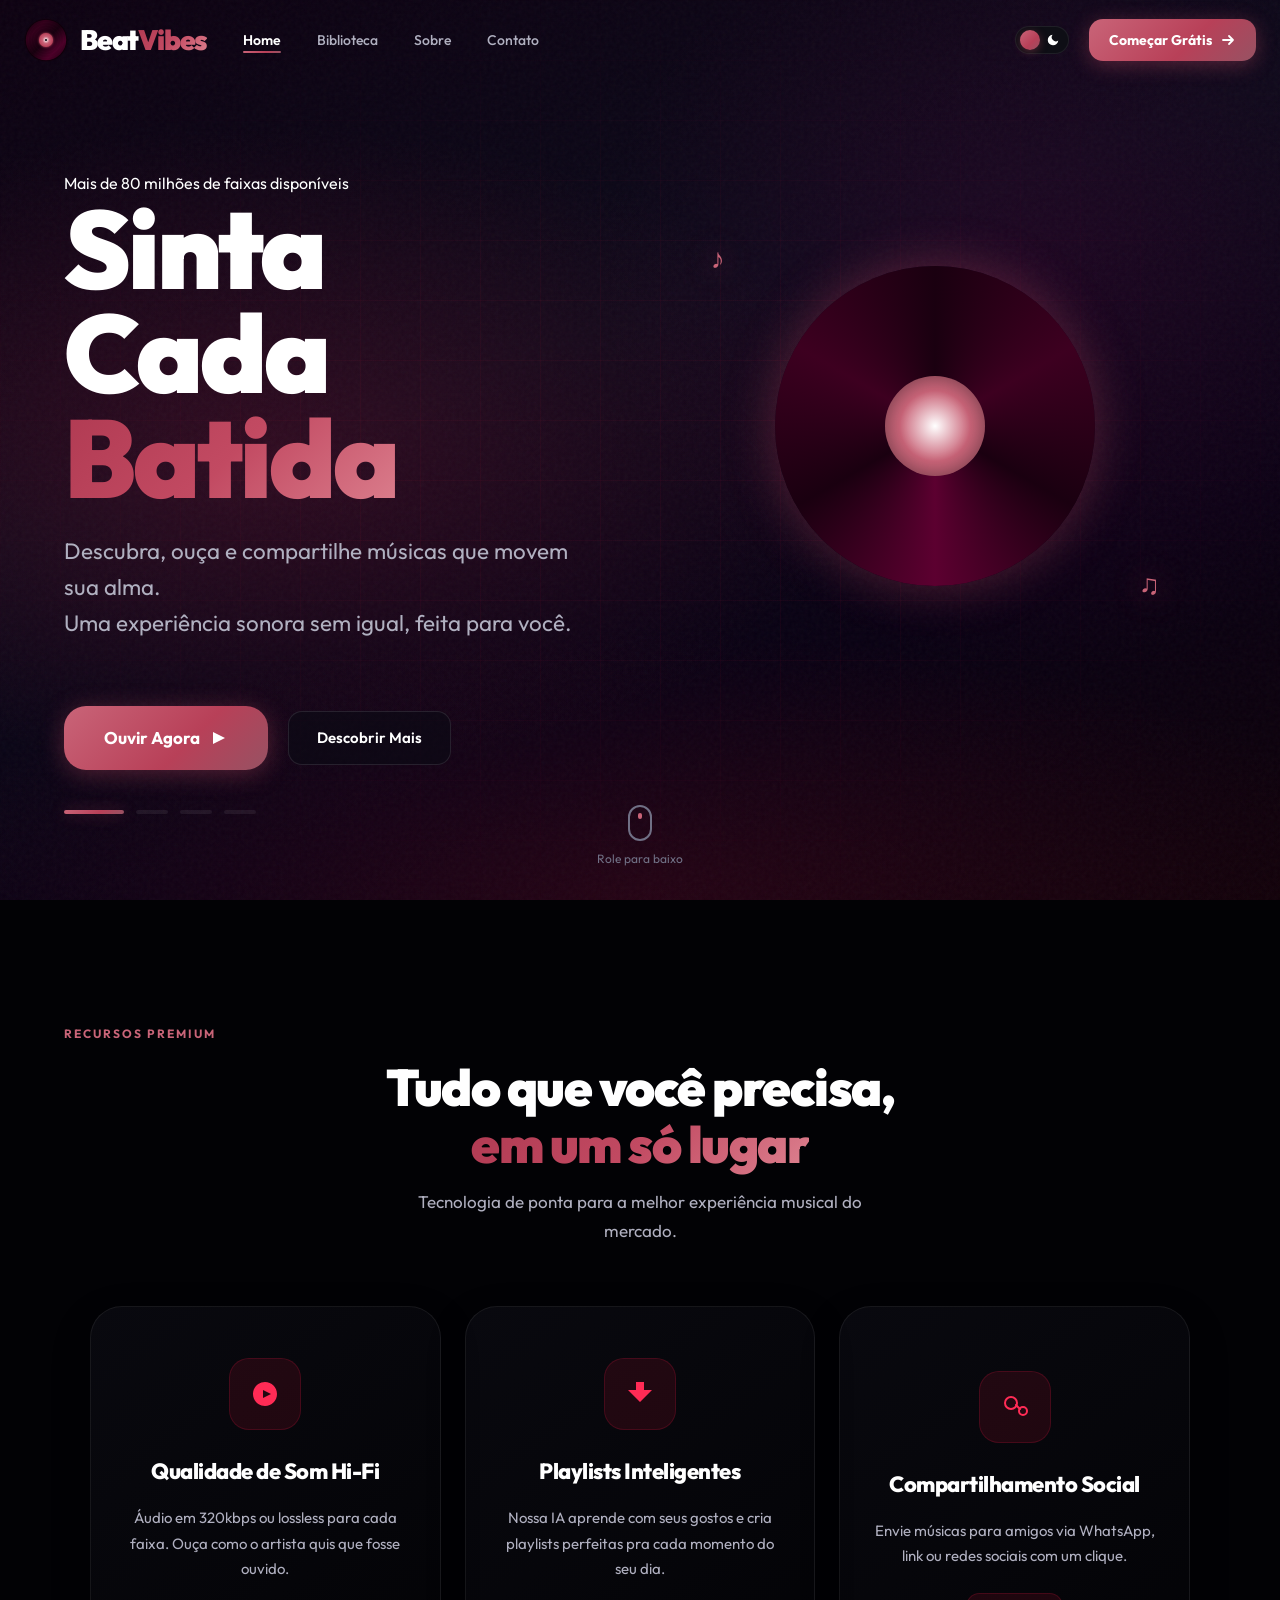
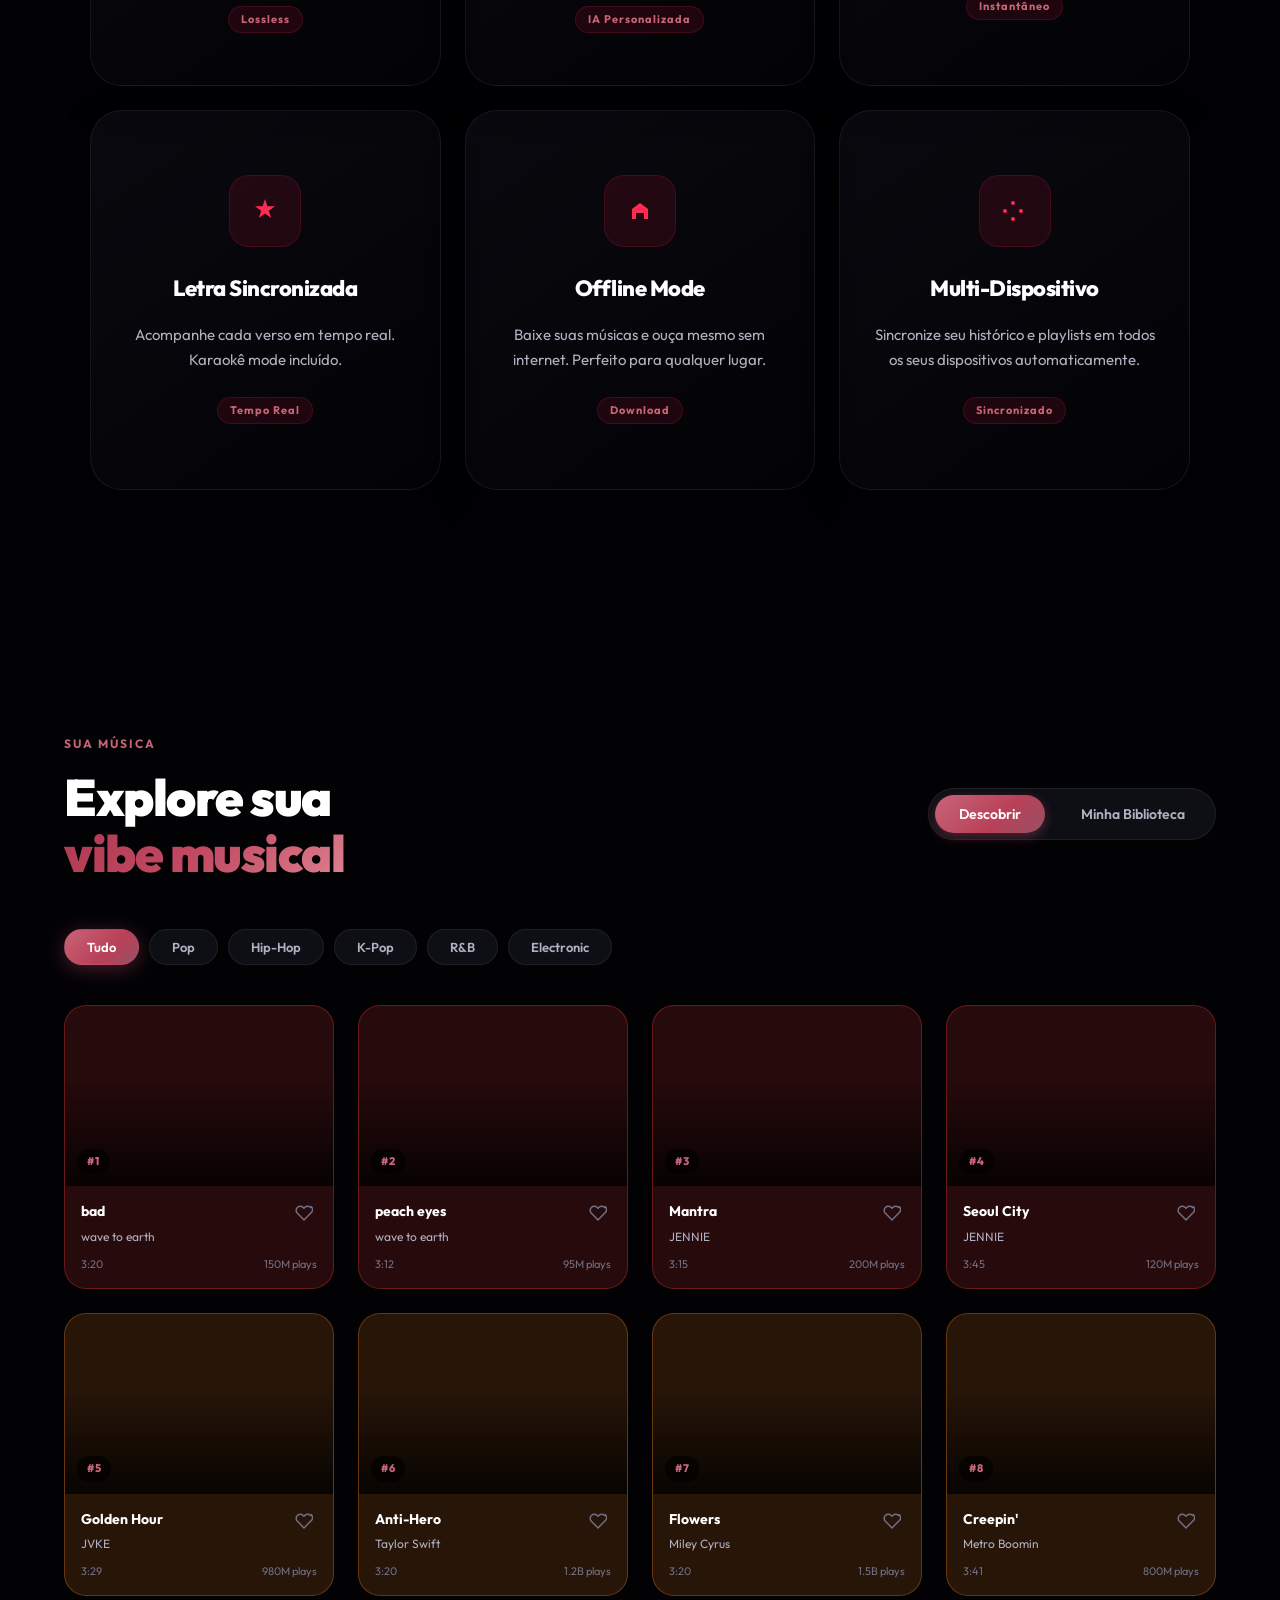
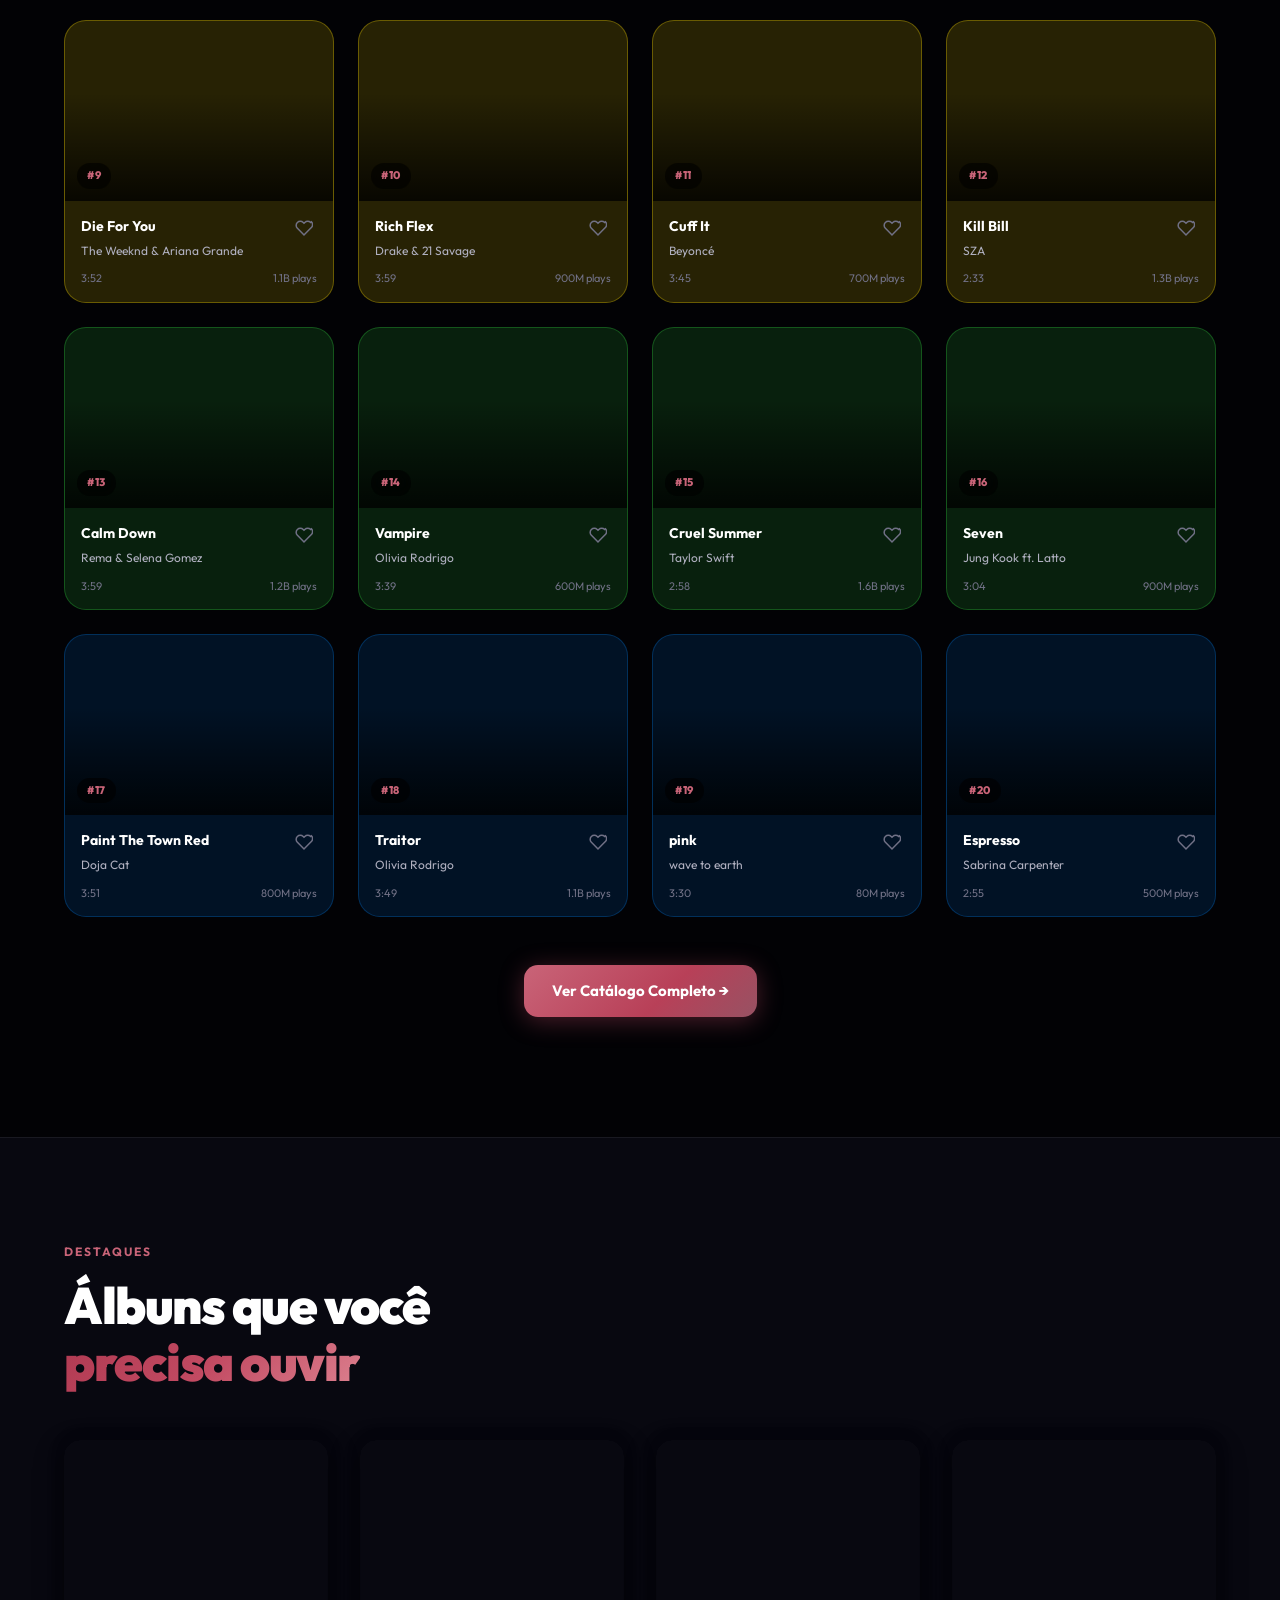
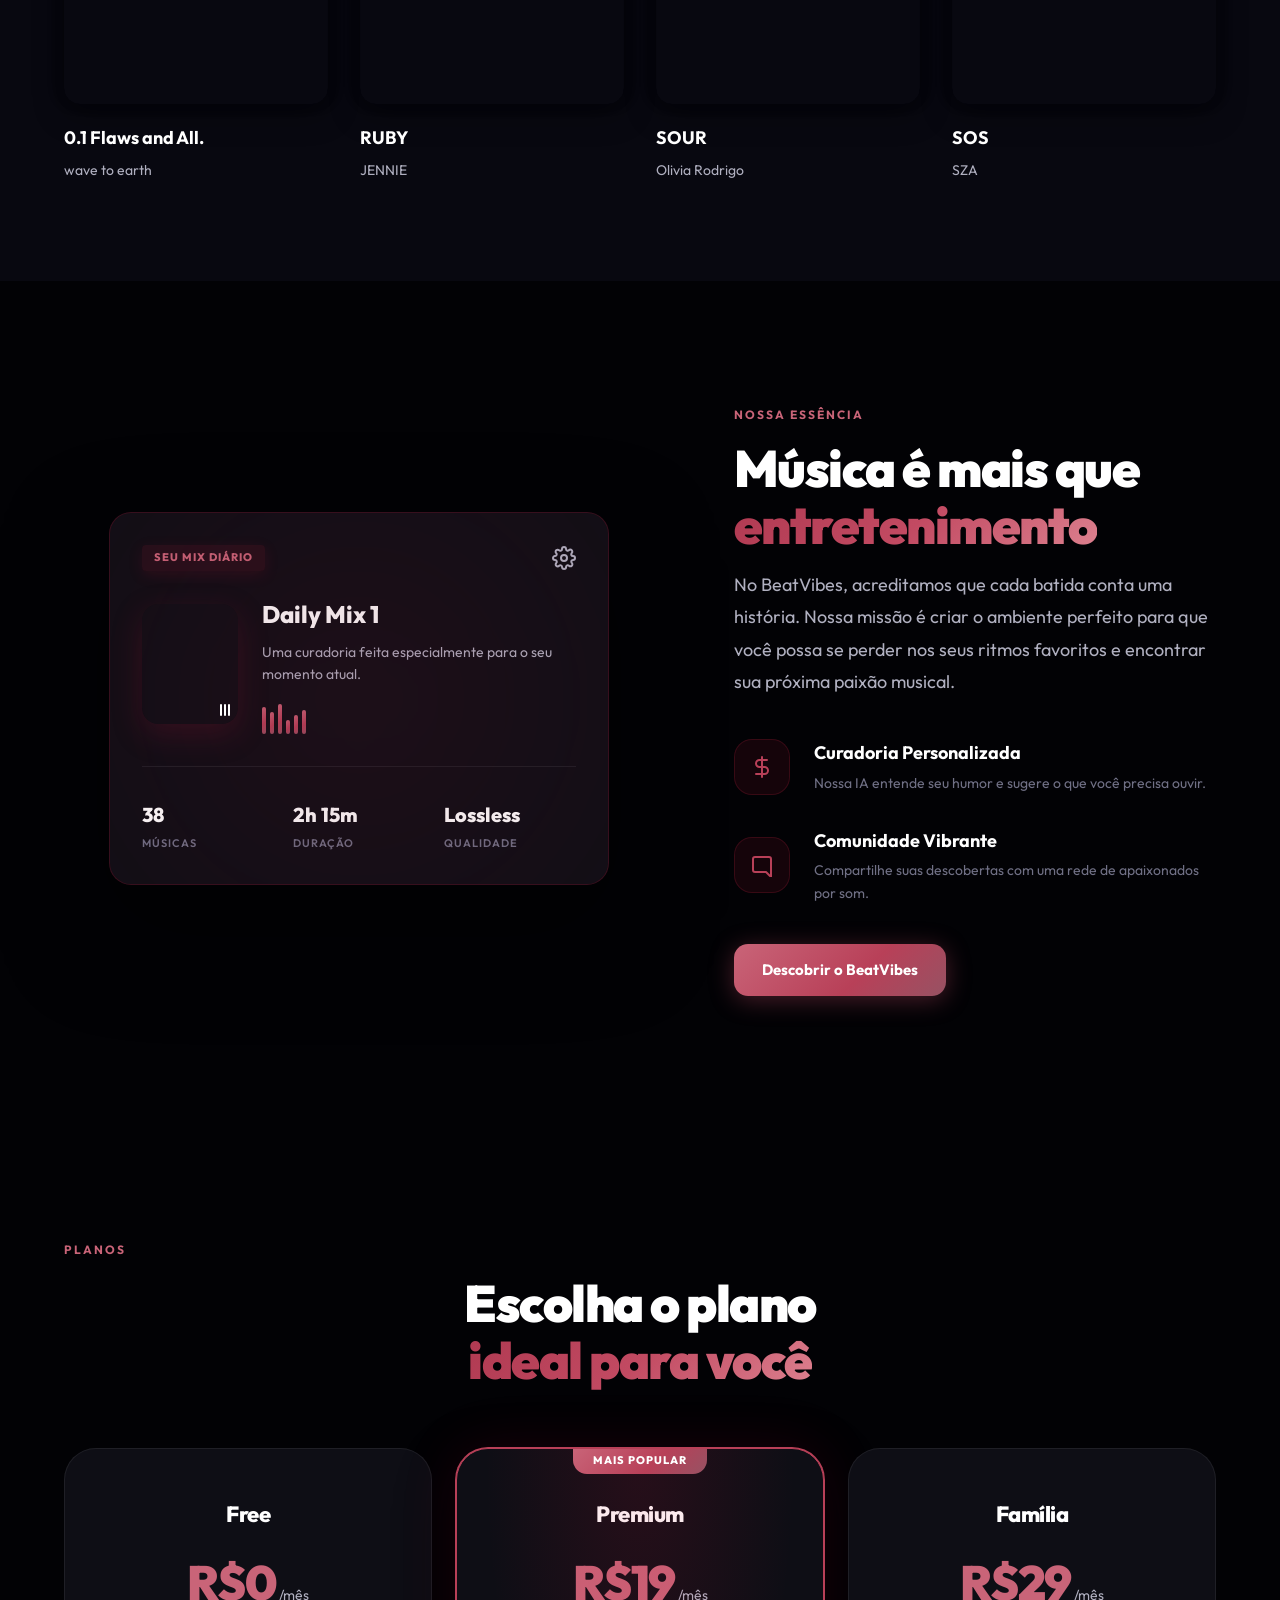
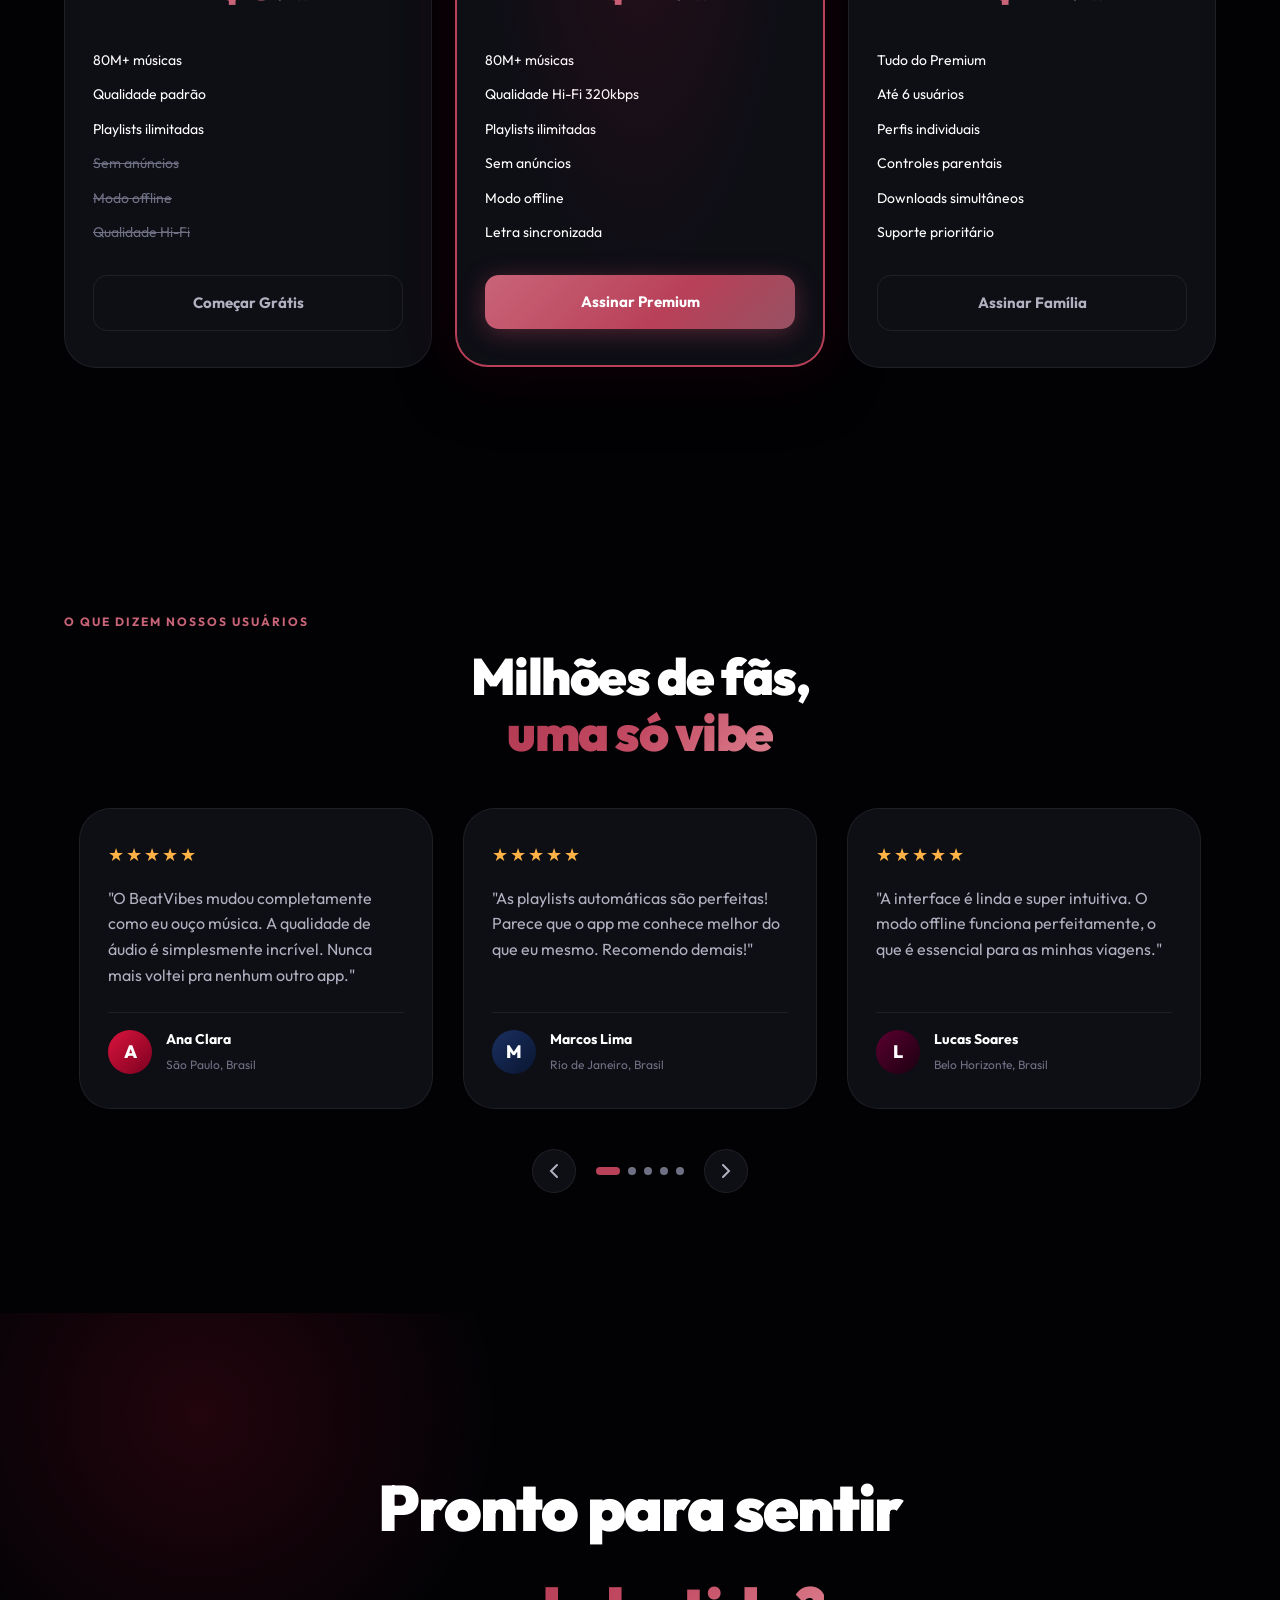
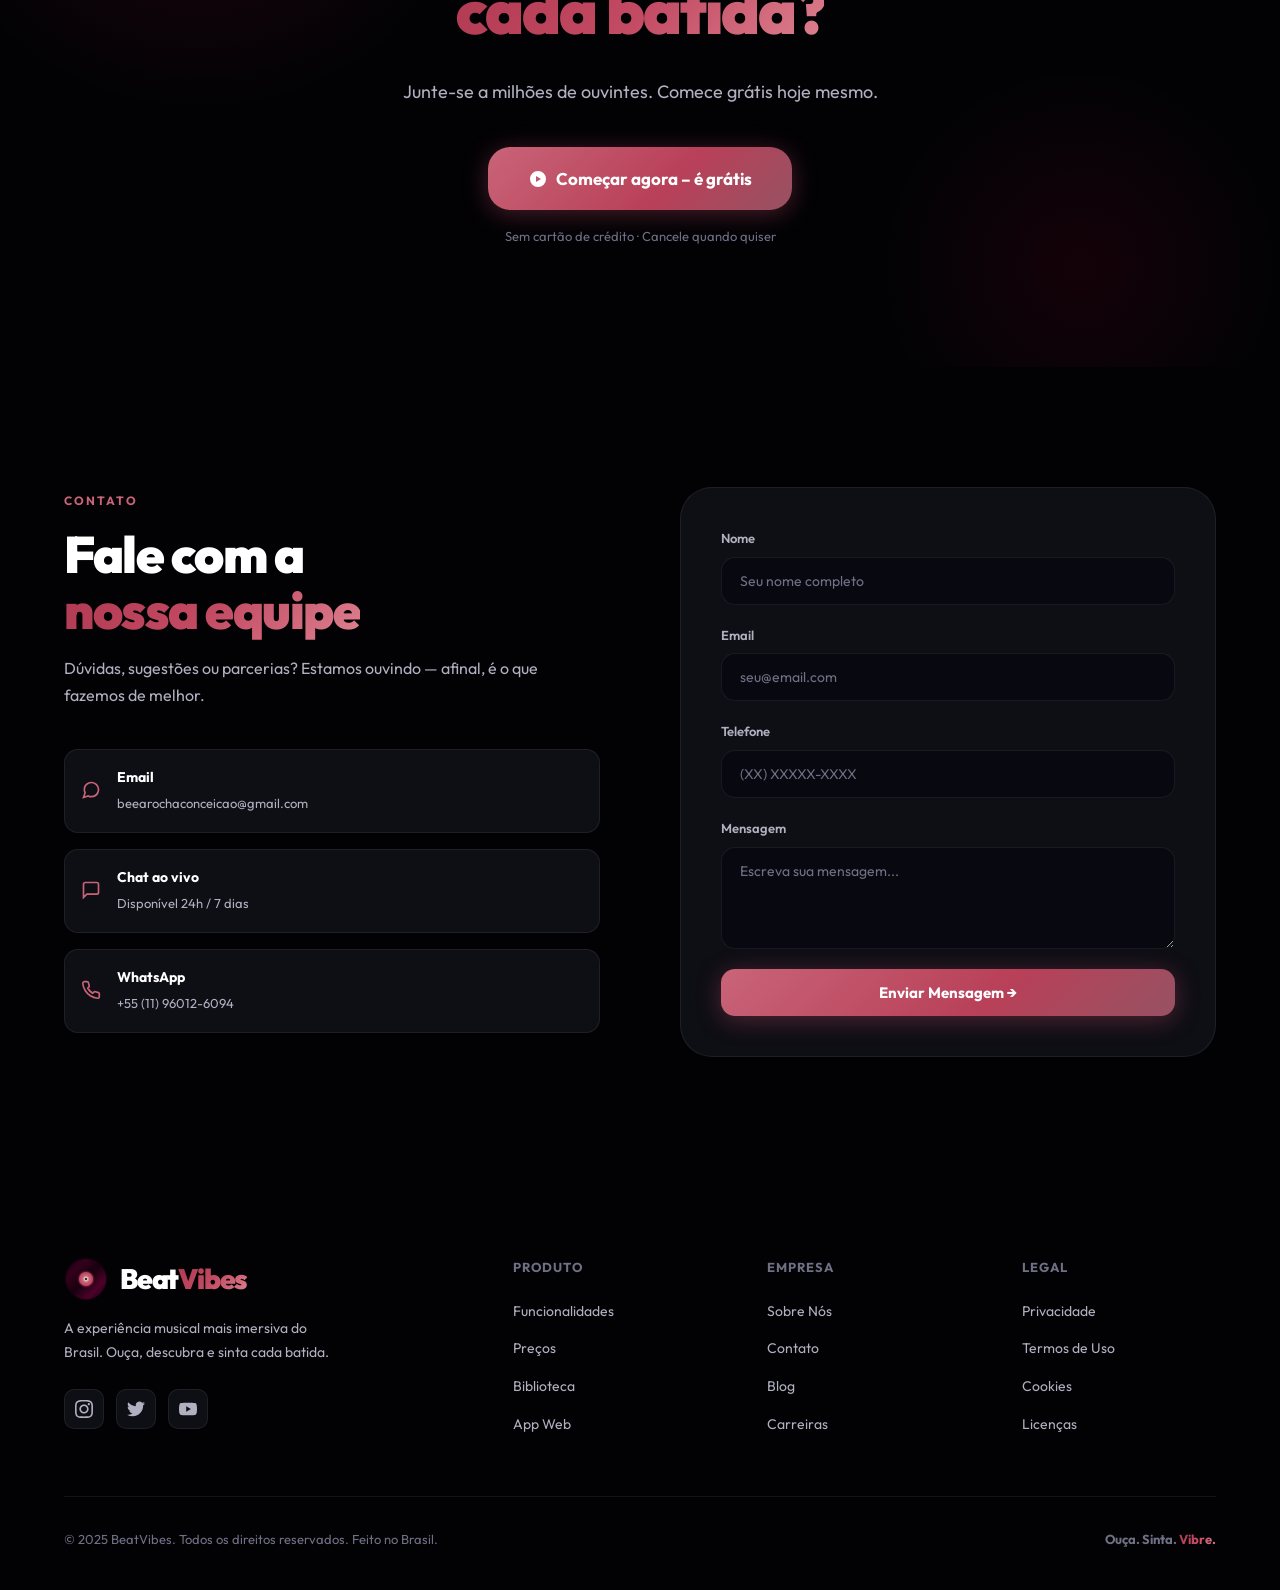
==== commit c91532cb: "add nova interface desktop & responsivo" ====
--- a/index.html
+++ b/index.html
@@ -544,8 +544,7 @@
             </div>
             
             <div class="dm-content">
-              <div class="dm-art">
-                <div class="dm-art-icon">𝄞</div>
+              <div class="dm-art" style="background-image: url('https://i.scdn.co/image/ab67616d0000b273e787cffec20aa2a0962f4484'); background-size: cover; background-position: center;">
                 <div class="dm-playing-indicator">
                   <span></span><span></span><span></span>
                 </div>
--- a/style.css
+++ b/style.css
@@ -1220,7 +1220,6 @@
 .track-title { font-size: 14px; font-weight: 700; margin-bottom: 4px; }
 .track-artist { font-size: 12px; color: var(--txt-2); margin-bottom: 10px; }
 .track-meta { display: flex; justify-content: space-between; font-size: 11px; color: var(--txt-3); }
-.track-duration {}
 .track-plays { color: var(--txt-3); }
 
 .track-fav {
@@ -1917,30 +1916,12 @@
   .hero-slide { gap: 20px !important; }
   
   .hero-nav { 
-    position: fixed !important;
-    top: 50% !important;
-    transform: translateY(-50%) !important;
-    width: 100% !important;
-    display: flex !important;
-    justify-content: space-between !important;
-    padding: 0 10px !important;
-    z-index: 100 !important;
-    pointer-events: none !important;
+    display: none !important; /* Remove arrows on mobile */
   }
-  .hero-nav button { 
-    pointer-events: auto !important;
-    color: var(--crimson) !important; 
-    font-size: 36px !important;
-    width: auto !important;
-    height: auto !important;
-    background: none !important;
-  }
-  .hero-nav.prev { left: 0 !important; position: absolute !important; }
-  .hero-nav.next { right: 0 !important; position: absolute !important; }
-
-  .hero-dots { display: flex !important; bottom: 25px !important; gap: 8px !important; }
-  .h-dot { width: 8px !important; height: 6px !important; border-radius: 99px !important; background: rgba(255,255,255,0.2) !important; transition: 0.4s cubic-bezier(0.175, 0.885, 0.32, 1.275) !important; }
-  .h-dot.active { width: 30px !important; background: var(--crimson) !important; box-shadow: 0 0 15px var(--crimson) !important; }
+
+  .hero-dots { display: flex !important; bottom: 20px !important; gap: 6px !important; }
+  .h-dot { width: 6px !important; height: 6px !important; border-radius: 50% !important; background: rgba(255,255,255,0.3) !important; }
+  .h-dot.active { width: 20px !important; border-radius: 10px !important; background: var(--crimson) !important; }
 
   .hero-actions-container { 
     width: 100% !important; 
@@ -1969,18 +1950,49 @@
   
   .scroll-hint, .hero-stats, .hero-badge, .scroll-indicator { display: none !important; visibility: hidden !important; }
 
-  .daily-mix-highlight { padding: 20px !important; margin: 0 auto !important; max-width: 320px !important; }
+  .daily-mix-highlight { padding: 28px !important; margin: 0 auto !important; max-width: 380px !important; }
   .dm-stats { grid-template-columns: 1fr 1fr 1fr !important; gap: 10px !important; }
-  .dm-art { width: 80px !important; height: 80px !important; }
-  .dm-info h3 { font-size: 18px !important; }
+  .dm-art { width: 150px !important; height: 150px !important; border-radius: 20px !important; }
+  .dm-info h3 { font-size: 22px !important; }
+  .dm-info p { font-size: 13px !important; }
+  .dm-content { gap: 20px !important; }
+  .dm-info { padding-left: 4px !important; }
   
-  .dep-track { display: flex !important; flex-direction: column !important; gap: 20px !important; }
-  .dep-card { width: 100% !important; padding: 0 !important; }
-  .dep-card-inner { padding: 30px !important; min-height: auto !important; }
-  .dep-text { font-size: 15px !important; }
-  .dep-controls { margin-top: 20px !important; }
-  .dep-arrow { width: 50px !important; height: 50px !important; }
-  .dep-stars { font-size: 20px !important; margin-bottom: 12px !important; text-align: center; }
+  /* Depoimentos: manter setas como no desktop */
+  .dep-track-wrap { 
+    overflow: hidden !important;
+  }
+  .dep-track { 
+    display: flex !important; 
+    flex-direction: row !important; 
+    gap: 15px !important;
+  }
+  .dep-card { 
+    width: 100% !important; 
+    padding: 0 !important; 
+    flex-shrink: 0 !important;
+  }
+  .dep-card-inner { padding: 25px !important; min-height: 280px !important; }
+  .dep-text { font-size: 14px !important; line-height: 1.5 !important; }
+  .dep-controls { display: flex !important; } /* Keep arrows on mobile */
+  .dep-arrow { width: 44px !important; height: 44px !important; }
+  .dep-stars { font-size: 16px !important; margin-bottom: 10px !important; }
+
+  .albums-grid { 
+    display: flex !important; 
+    overflow-x: auto !important; 
+    scroll-snap-type: x mandatory !important;
+    gap: 12px !important;
+    padding-bottom: 16px !important;
+    -webkit-overflow-scrolling: touch;
+  }
+  .album-card { 
+    flex: 0 0 170px !important; 
+    scroll-snap-align: start !important;
+  }
+  .album-card .album-art {
+    box-shadow: 0 8px 24px rgba(0,0,0,0.35) !important;
+  }
   
   .floating-player { bottom: 0 !important; z-index: 2000 !important; }
 
@@ -1996,16 +2008,19 @@
     justify-content: center !important;
     min-height: 240px !important;
   }
-  .feature-card h3 { font-size: 20px !important; margin-bottom: 10px; line-height: 1.1; font-weight: 900; text-transform: uppercase; letter-spacing: -0.5px; }
-  .feature-card p { font-size: 14px !important; line-height: 1.4; opacity: 0.85; margin-bottom: 15px; max-width: 95%; }
+  .feature-card h3 { font-size: 18px !important; margin-bottom: 8px; line-height: 1.2; font-weight: 800; text-transform: uppercase; }
+  .feature-card p { font-size: 13px !important; line-height: 1.5; opacity: 0.9; margin-bottom: 10px; }
   .feature-icon { width: 64px; height: 64px; margin-bottom: 18px; background: var(--bg-3) !important; border-radius: 20px; display: flex !important; align-items: center !important; justify-content: center !important; }
   .feature-icon svg { width: 36px; height: 36px; }
   .feature-badge { font-size: 11px !important; padding: 5px 14px !important; margin-top: auto; border-radius: 99px !important; }
   .feature-card--large { grid-column: span 1 !important; }
   
-  .tracks-grid { grid-template-columns: repeat(2, 1fr); }
-  
-  .dep-card { width: 100% !important; }
+  .tracks-grid { grid-template-columns: repeat(2, 1fr) !important; gap: 14px !important; }
+  .track-art { height: 140px !important; }
+  .track-info { padding: 10px 12px !important; }
+  .track-title { font-size: 13px !important; }
+  .track-artist { font-size: 11px !important; margin-bottom: 6px !important; }
+  .track-meta { font-size: 10px !important; }
   
   .floating-player { 
     left: 10px; right: 10px; width: auto; 
@@ -2030,7 +2045,13 @@
   .hero-stats { display: none; }
   .hero-actions { flex-direction: column; }
   .btn-ghost, .btn-primary { width: 100%; justify-content: center; }
-  .tracks-grid { grid-template-columns: 1fr; }
+  .tracks-grid { grid-template-columns: repeat(2, 1fr) !important; gap: 10px !important; }
+  .track-art { height: 120px !important; }
+  .track-info { padding: 8px 10px !important; }
+  .track-title { font-size: 12px !important; }
+  .track-artist { font-size: 10px !important; margin-bottom: 4px !important; }
+  .track-meta { font-size: 9px !important; }
+  .track-play-btn svg { width: 40px !important; height: 40px !important; padding: 8px !important; }
   .hero-badge { font-size: 11px; padding: 6px 14px; }
   .contato-form-wrap { padding: 24px; }
 }
@@ -2460,8 +2481,11 @@
 .album-card:hover {
   transform: translateY(-10px) scale(1.02);
 }
+.album-card .album-art {
+  box-shadow: 0 10px 30px rgba(0,0,0,0.35), 0 -4px 15px rgba(0,0,0,0.1), 4px 0 15px rgba(0,0,0,0.1), -4px 0 15px rgba(0,0,0,0.1) !important;
+}
 .album-card:hover .album-art {
-  box-shadow: 0 30px 60px rgba(0,0,0,0.6), 0 0 30px var(--crimson-soft);
+  box-shadow: 0 20px 50px rgba(0,0,0,0.5), 0 -8px 25px rgba(0,0,0,0.15), 8px 0 25px rgba(0,0,0,0.15), -8px 0 25px rgba(0,0,0,0.15), 0 0 30px var(--crimson-soft) !important;
 }
 
 .album-detail-view {
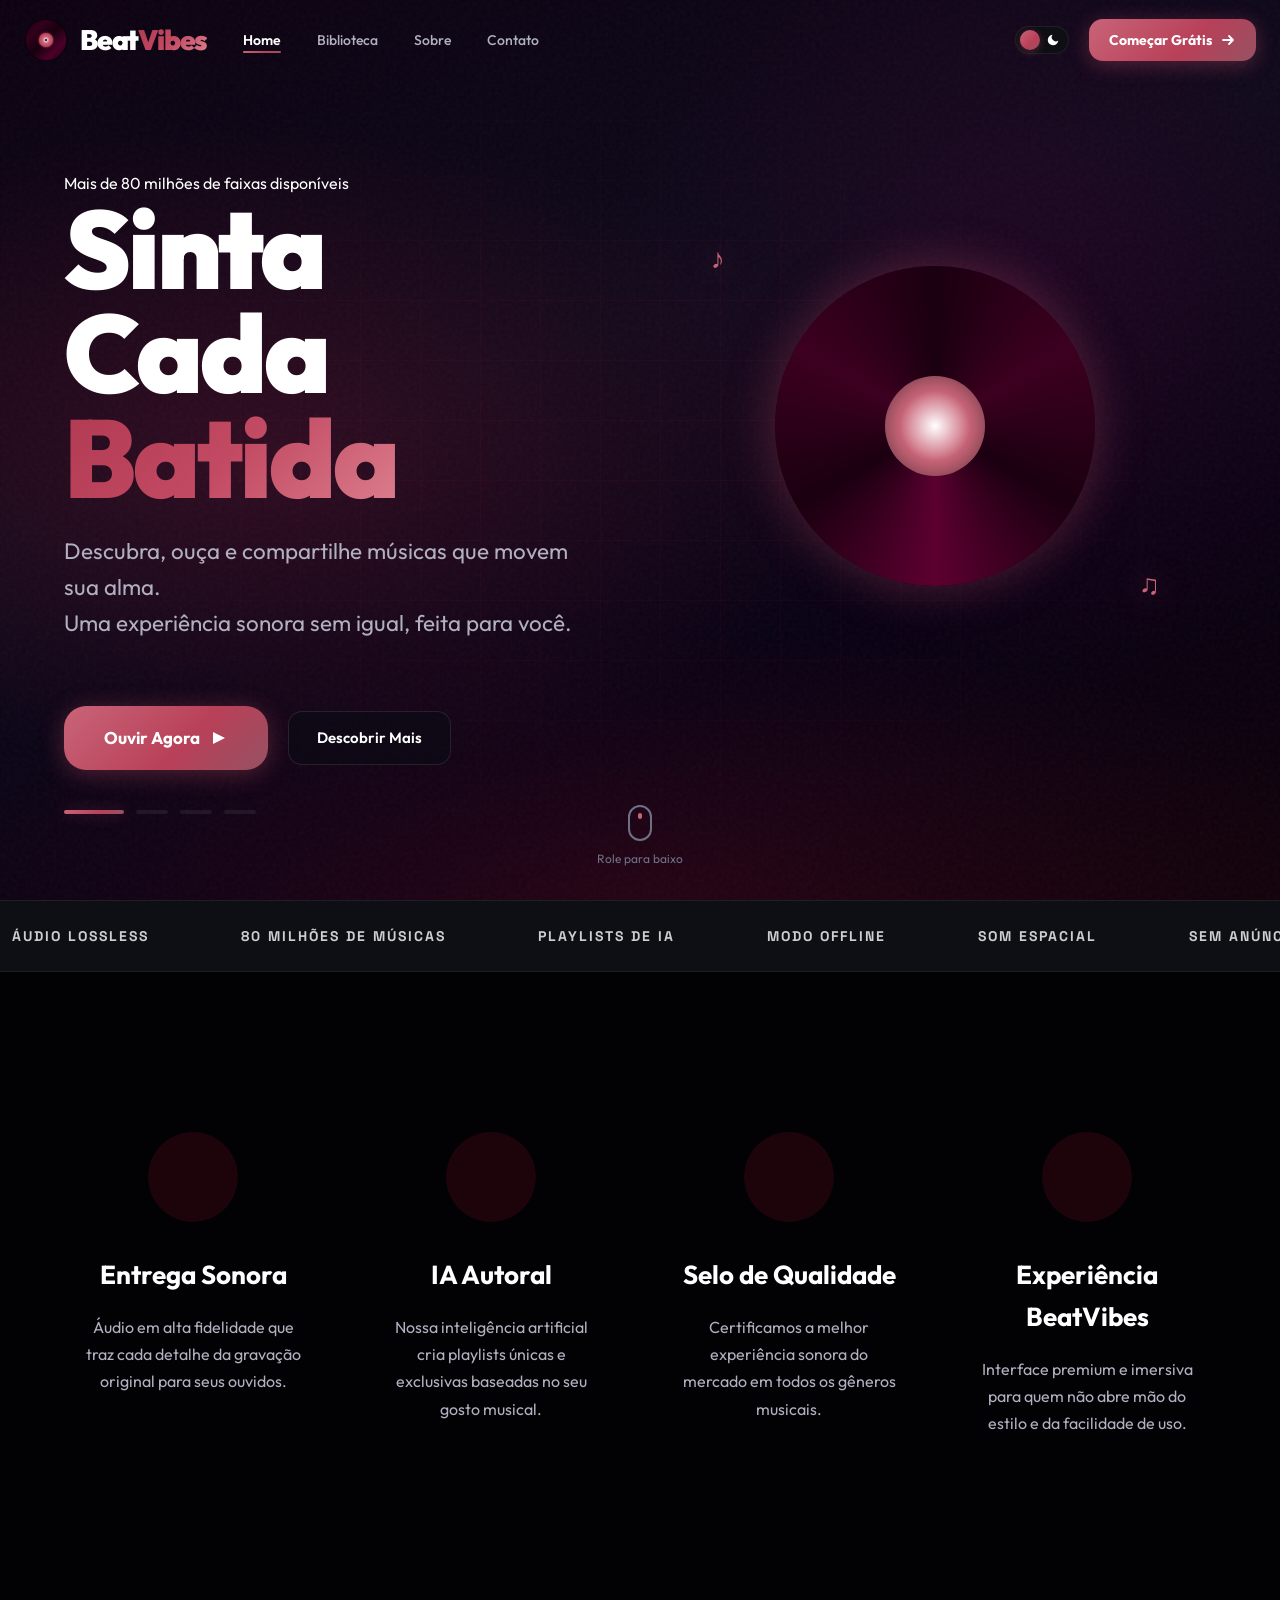
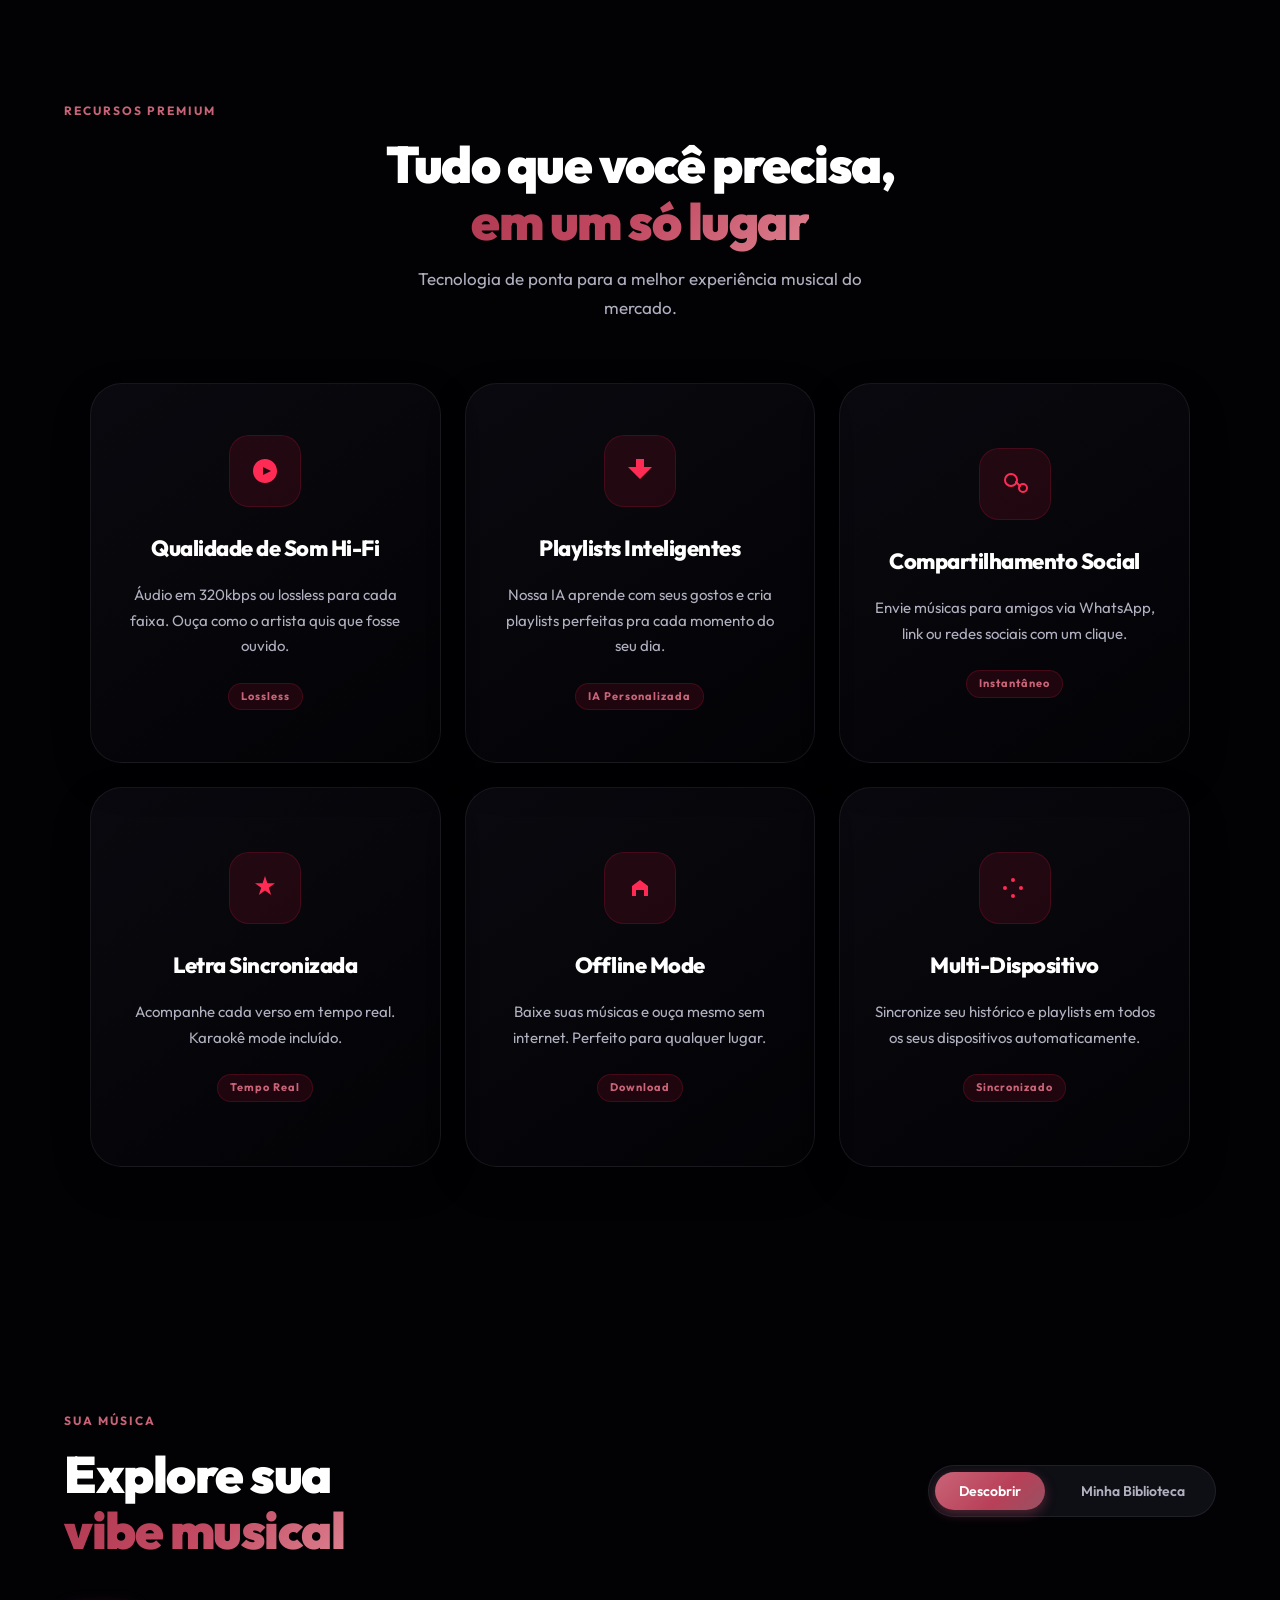
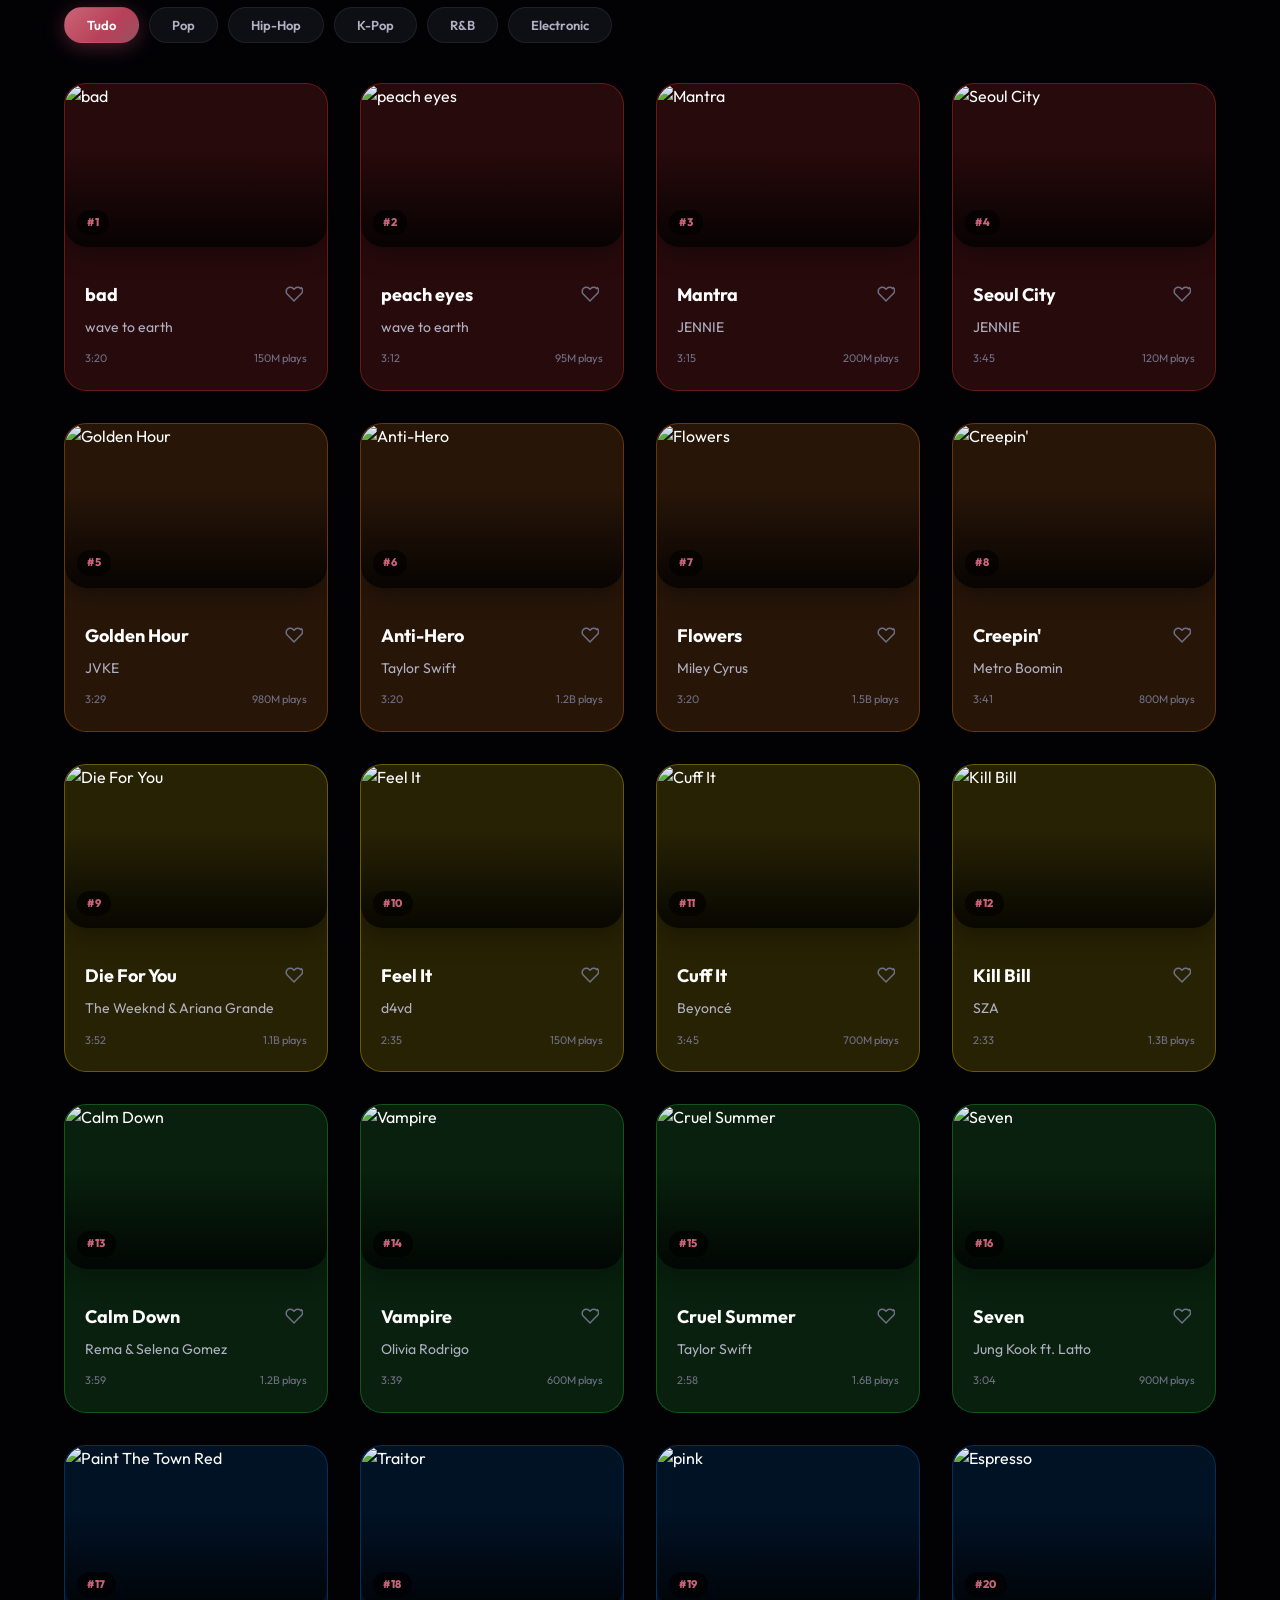
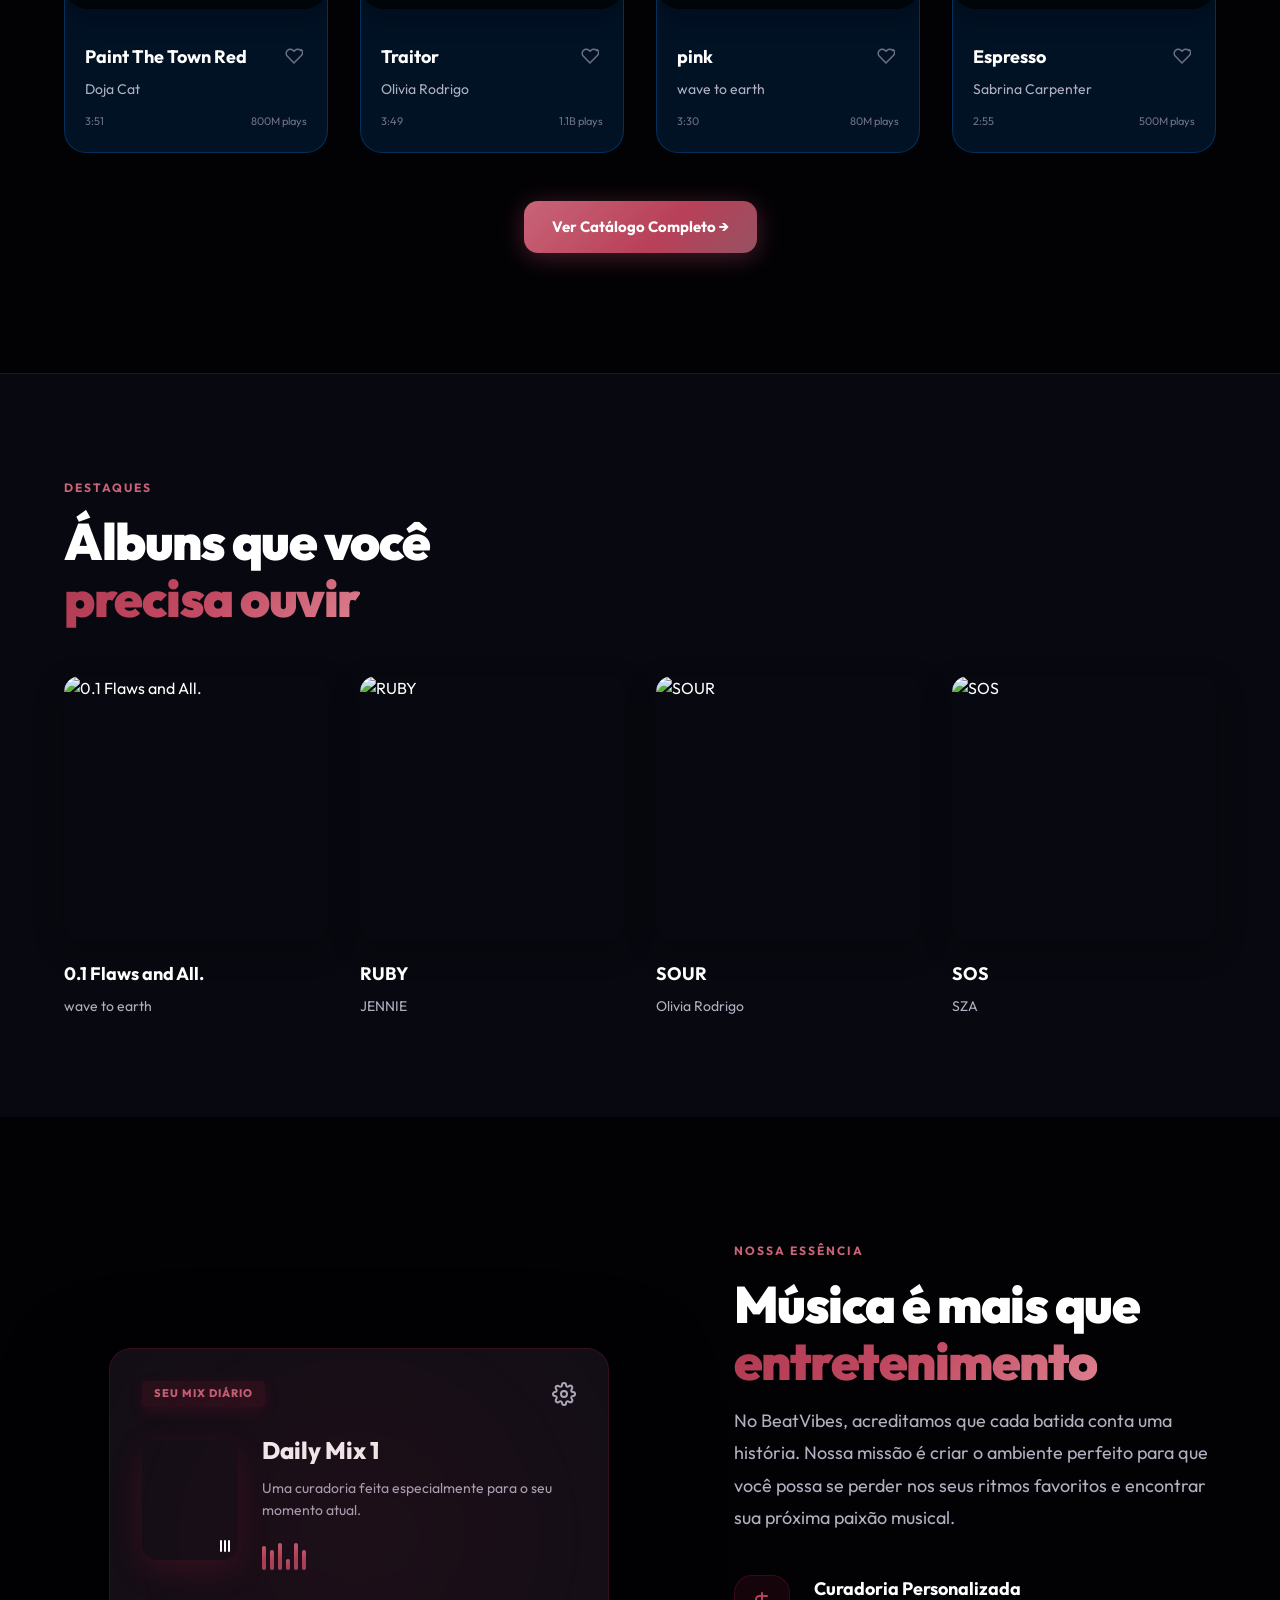
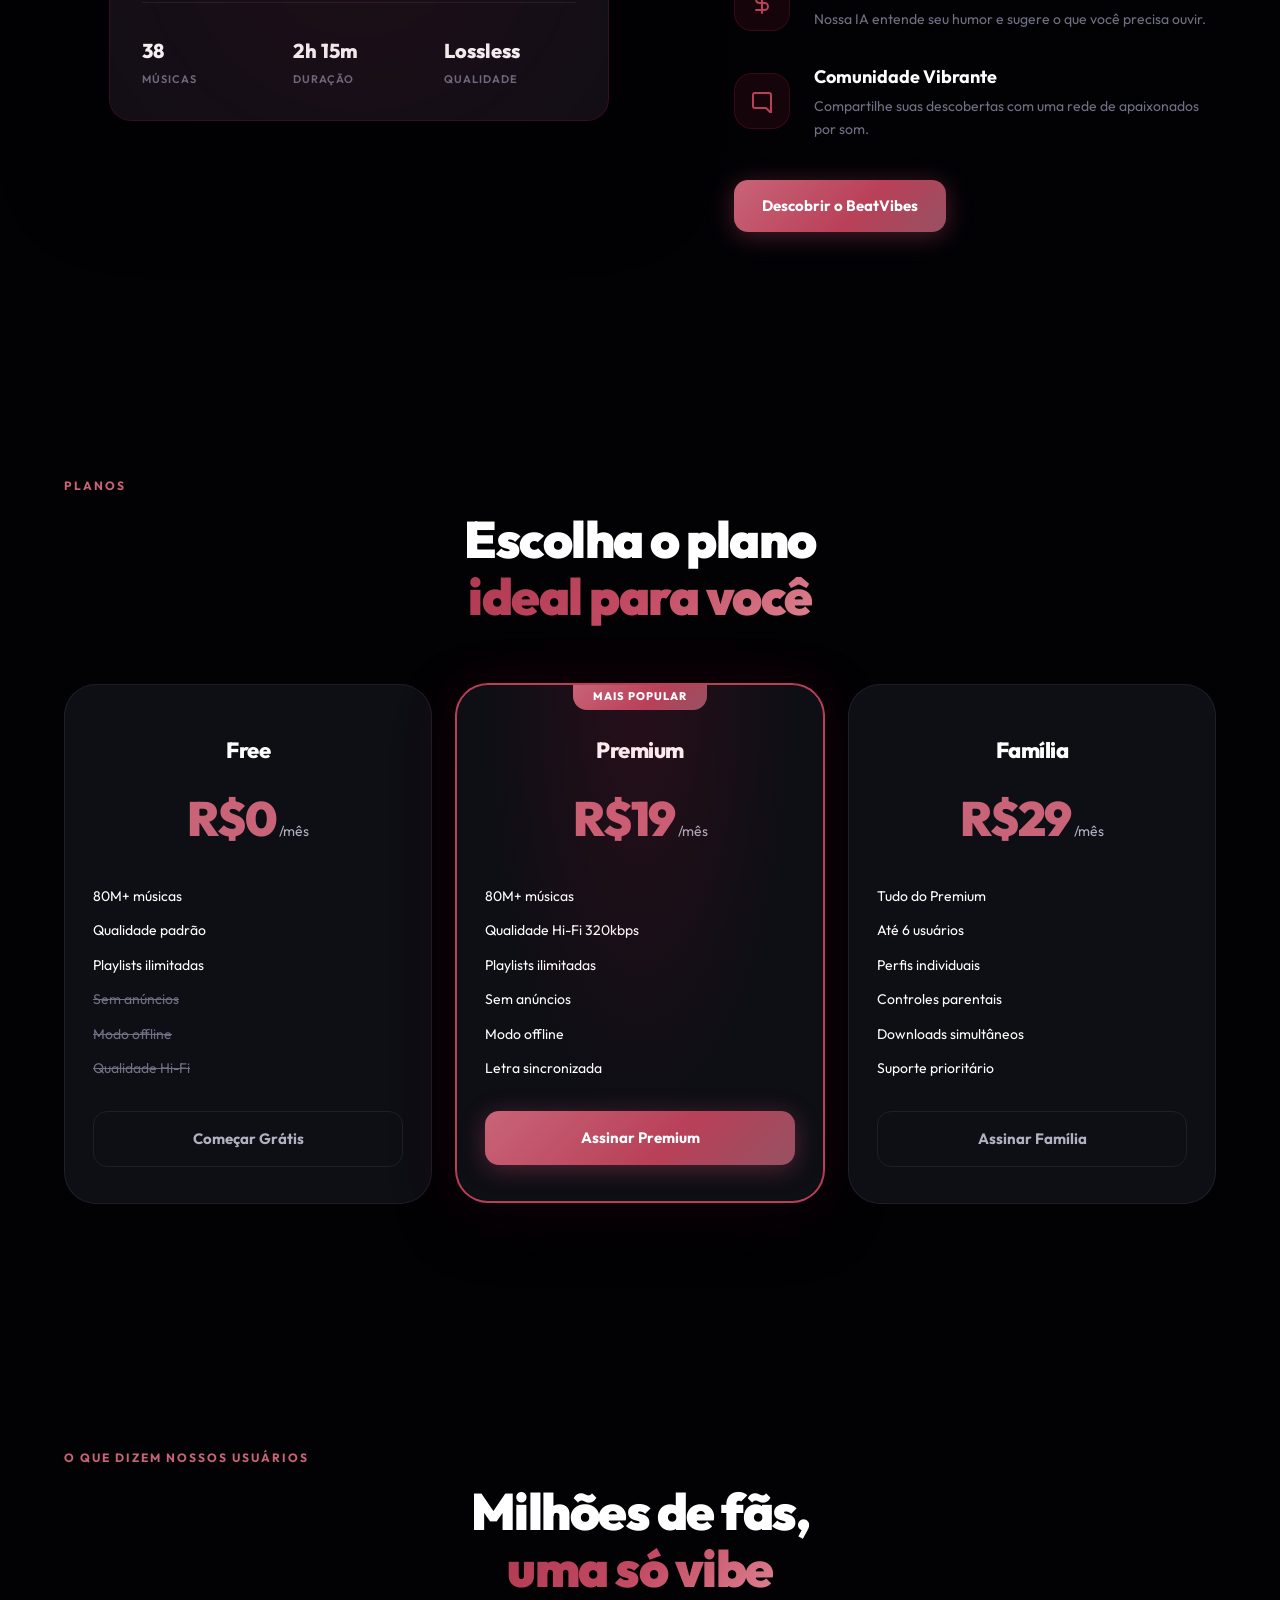
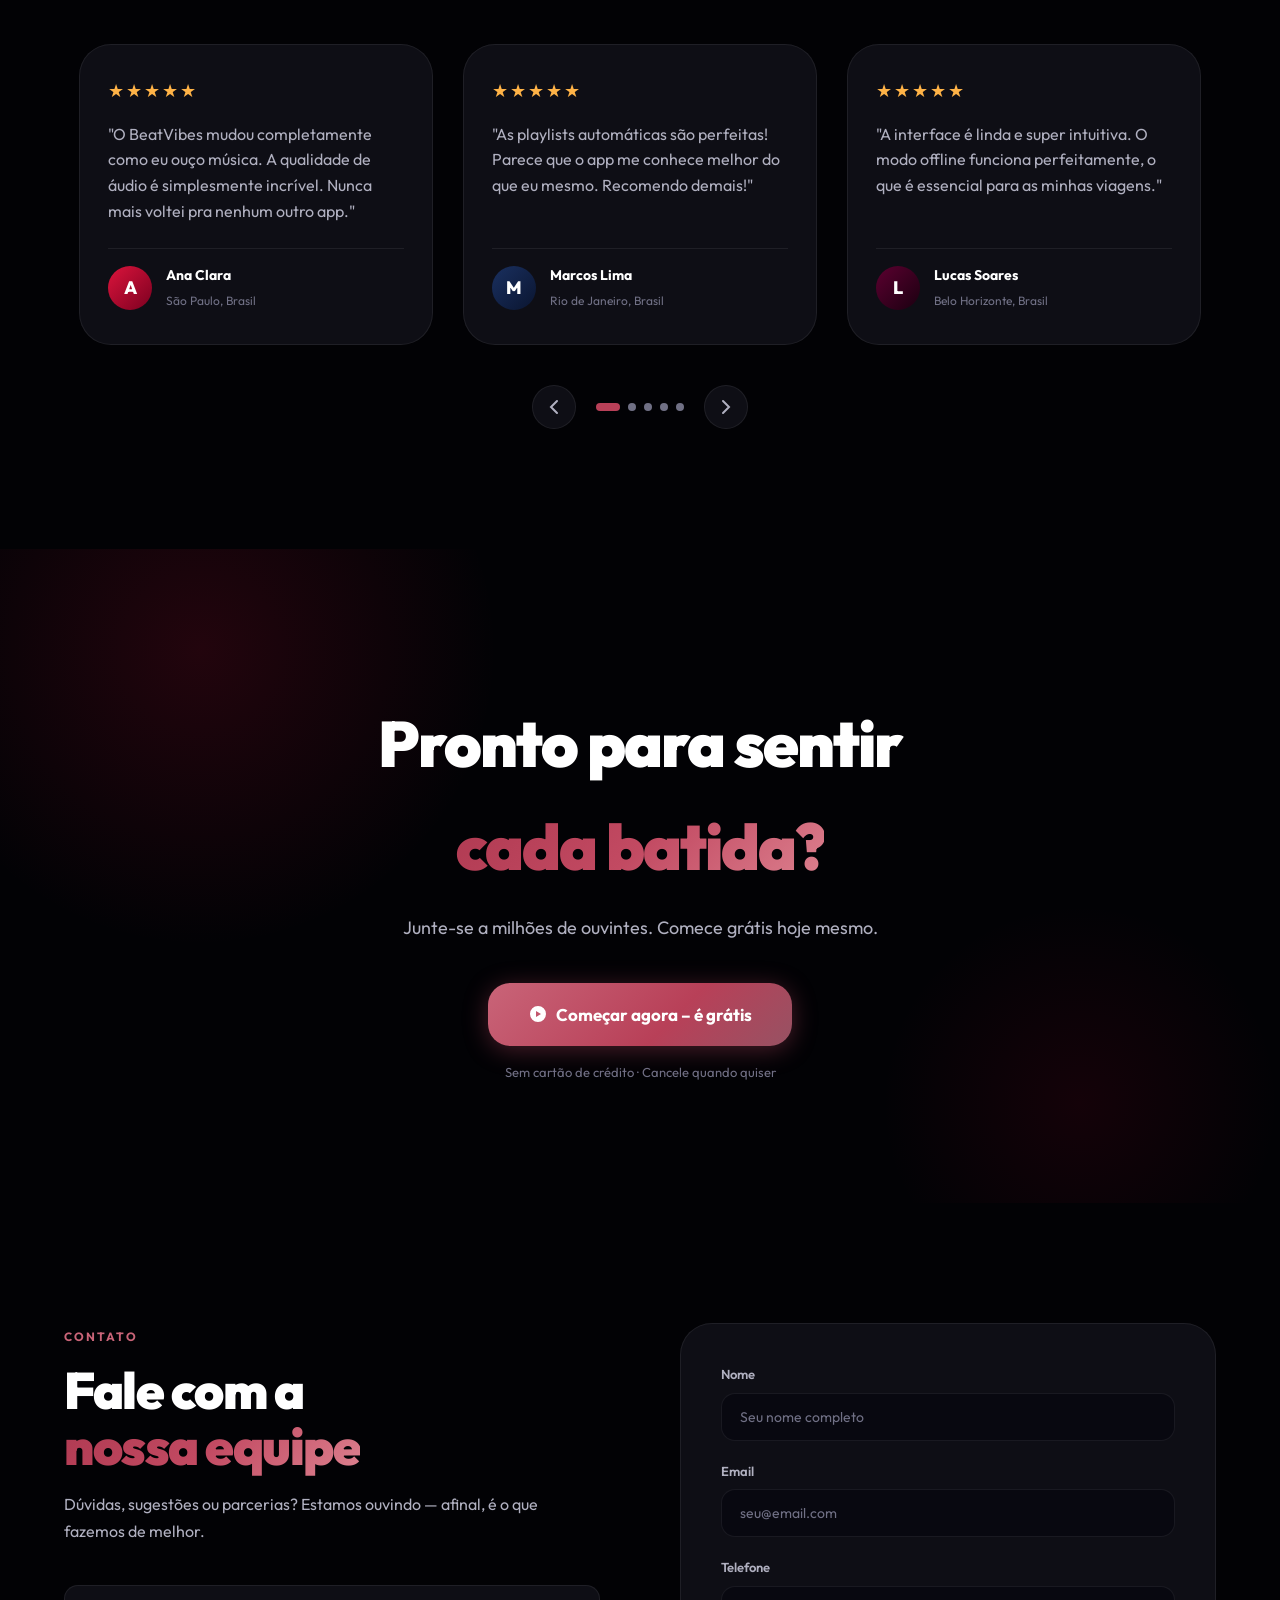
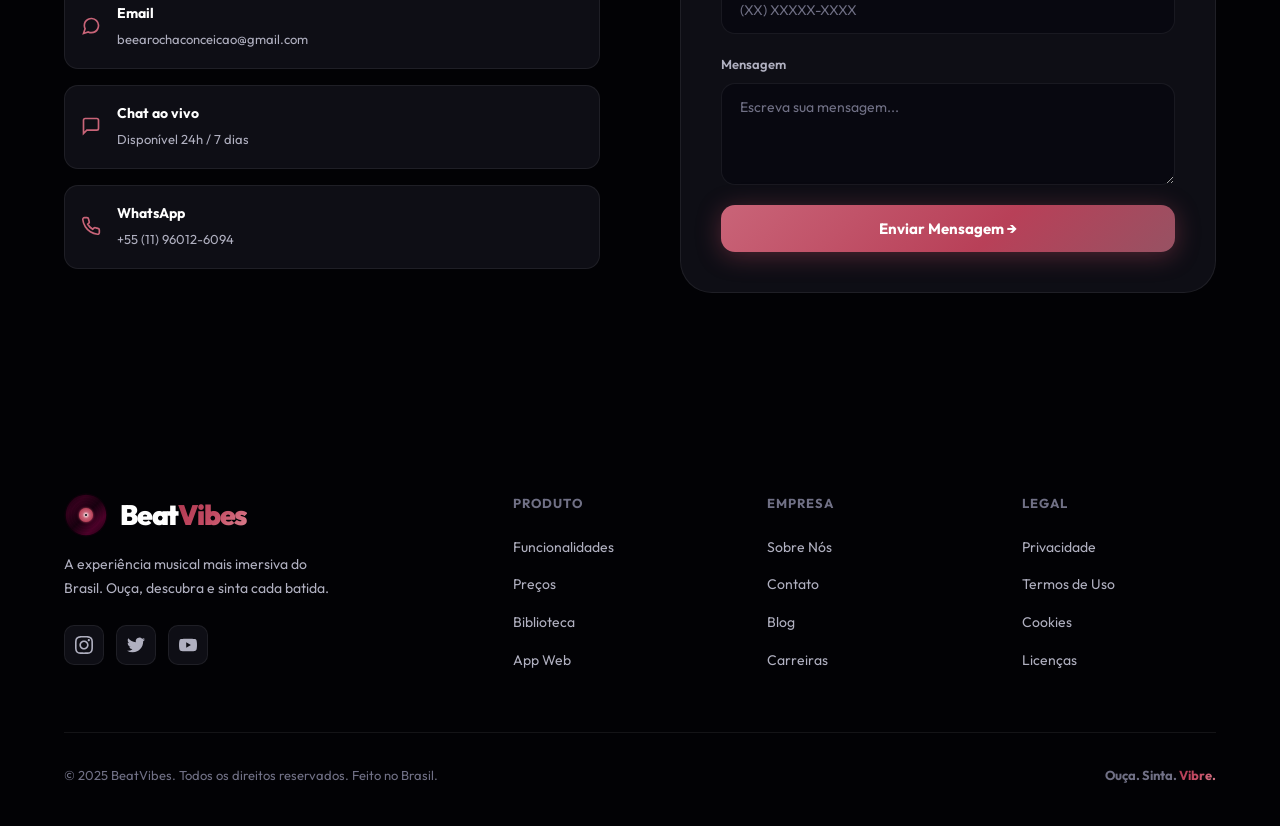
==== commit c88a6e6a: "add interface site" ====
--- a/index.html
+++ b/index.html
@@ -1,1034 +1,1160 @@
-<!DOCTYPE html>
-<html lang="pt-BR" data-theme="dark">
-<head>
-  <meta charset="UTF-8" />
-  <meta name="viewport" content="width=device-width, initial-scale=1.0" />
-  <meta name="description" content="BeatVibes – A experiência de streaming musical mais imersiva. Ouça, descubra e sinta a música de um jeito totalmente novo." />
-  <meta name="keywords" content="música, streaming, playlist, BeatVibes, descobrir músicas" />
-  <title>BeatVibes – Sinta Cada Batida</title>
-
-  <!-- Fonts -->
-  <link rel="preconnect" href="https://fonts.googleapis.com" />
-  <link rel="preconnect" href="https://fonts.gstatic.com" crossorigin />
-  <link href="https://fonts.googleapis.com/css2?family=Outfit:wght@300;400;500;600;700;800;900&family=Space+Grotesk:wght@400;500;600;700&display=swap" rel="stylesheet" />
-
-  <link rel="stylesheet" href="style.css" />
-  <link rel='stylesheet' href='https://cdn-uicons.flaticon.com/2.1.0/uicons-solid-rounded/css/uicons-solid-rounded.css'>
-  <link rel='stylesheet' href='https://cdn-uicons.flaticon.com/2.1.0/uicons-bold-rounded/css/uicons-bold-rounded.css'>
-</head>
-<body>
-
-<!-- ══════════════════════════════════════ -->
-  <!--  NAVBAR                               -->
-  <!-- ══════════════════════════════════════ -->
-  <nav class="navbar" id="navbar">
-    <div class="nav-container">
-
-      <!-- Logo -->
-      <a href="#home" class="nav-logo" id="navLogo">
-        <img src="logo.svg" alt="BeatVibes Icon" class="nav-logo-img" />
-        <span class="logo-text">Beat<span class="logo-accent">Vibes</span></span>
-      </a>
-
-      <!-- Links -->
-      <ul class="nav-links" id="navLinks">
-        <li><a href="#home" class="nav-link active" data-section="home">Home</a></li>
-        <li><a href="#biblioteca" class="nav-link" data-section="biblioteca">Biblioteca</a></li>
-        <li><a href="#sobre" class="nav-link" data-section="sobre">Sobre</a></li>
-        <li><a href="#contato" class="nav-link" data-section="contato">Contato</a></li>
-      </ul>
-
-      <!-- Actions -->
-      <div class="nav-actions">
-        <!-- Theme Toggle -->
-        <button class="theme-toggle" id="themeToggle" title="Alternar tema" aria-label="Alternar entre modo escuro e claro">
-          <div class="toggle-track">
-            <span class="toggle-icon sun">
-              <svg width="14" height="14" viewBox="0 0 24 24" fill="none" stroke="currentColor" stroke-width="2.5" stroke-linecap="round" stroke-linejoin="round"><circle cx="12" cy="12" r="5"/><line x1="12" y1="1" x2="12" y2="3"/><line x1="12" y1="21" x2="12" y2="23"/><line x1="4.22" y1="4.22" x2="5.64" y2="5.64"/><line x1="18.36" y1="18.36" x2="19.78" y2="19.78"/><line x1="1" y1="12" x2="3" y2="12"/><line x1="21" y1="12" x2="23" y2="12"/><line x1="4.22" y1="19.78" x2="5.64" y2="18.36"/><line x1="18.36" y1="5.64" x2="19.78" y2="4.22"/></svg>
-            </span>
-            <span class="toggle-icon moon">
-              <svg width="14" height="14" viewBox="0 0 24 24" fill="currentColor" stroke="none"><path d="M21 12.79A9 9 0 1 1 11.21 3 7 7 0 0 0 21 12.79z"/></svg>
-            </span>
-            <div class="toggle-thumb"></div>
-          </div>
-        </button>
-
-        <!-- CTA -->
-        <a href="login.html" class="btn-nav-cta" id="navCta">
-          <span>Começar Grátis</span>
-          <svg width="16" height="16" viewBox="0 0 16 16" fill="none">
-            <path d="M3 8h10M9 4l4 4-4 4" stroke="currentColor" stroke-width="1.8" stroke-linecap="round" stroke-linejoin="round"/>
-          </svg>
-        </a>
-
-        <!-- Hamburger -->
-        <button class="hamburger" id="hamburger" aria-label="Menu" aria-expanded="false">
-          <span></span><span></span><span></span>
-        </button>
-      </div>
-    </div>
-
-    <!-- Mobile Menu -->
-    <div class="mobile-menu" id="mobileMenu">
-      <ul>
-        <li><a href="#home" class="mobile-link">Home</a></li>
-        <li><a href="#biblioteca" class="mobile-link">Biblioteca</a></li>
-        <li><a href="#sobre" class="mobile-link">Sobre</a></li>
-        <li><a href="#contato" class="mobile-link">Contato</a></li>
-        <li><a href="login.html" class="mobile-link mobile-cta">Começar Grátis →</a></li>
-      </ul>
-    </div>
-  </nav>
-
-  <!-- ══════════════════════════════════════ -->
-  <!--  HERO SECTION                          -->
-  <!-- ══════════════════════════════════════ -->
-  <section class="hero" id="home">
-    <!-- Background Elements -->
-    <div class="hero-bg">
-      <div class="hero-gradient"></div>
-      <div class="hero-noise"></div>
-    </div>
-
-    <!-- Floating Orbs Removed -->
-
-
-    <!-- Grid Lines -->
-    <div class="hero-grid"></div>
-
-    <!-- Sound Wave Animation -->
-    <div class="soundwave-wrap" id="soundwave">
-      <div class="bar"></div><div class="bar"></div><div class="bar"></div>
-      <div class="bar"></div><div class="bar"></div><div class="bar"></div>
-      <div class="bar"></div><div class="bar"></div><div class="bar"></div>
-      <div class="bar"></div><div class="bar"></div><div class="bar"></div>
-      <div class="bar"></div><div class="bar"></div><div class="bar"></div>
-      <div class="bar"></div><div class="bar"></div><div class="bar"></div>
-    </div>
-
-    <!-- Hero Content -->
-    <div class="hero-content">
-      <div class="hero-slider" id="heroSlider">
-        
-        <!-- Navigation Arrows -->
-        <button class="hero-nav prev" id="heroPrev" aria-label="Slide anterior">
-          <svg width="24" height="24" viewBox="0 0 24 24" fill="none" stroke="currentColor" stroke-width="2" stroke-linecap="round" stroke-linejoin="round"><polyline points="15 18 9 12 15 6"></polyline></svg>
-        </button>
-        <button class="hero-nav next" id="heroNext" aria-label="Próximo slide">
-          <svg width="24" height="24" viewBox="0 0 24 24" fill="none" stroke="currentColor" stroke-width="2" stroke-linecap="round" stroke-linejoin="round"><polyline points="9 18 15 12 9 6"></polyline></svg>
-        </button>
-
-        <!-- Slide 1 -->
-        <div class="hero-slide active">
-          <div class="hero-text">
-            <div class="hero-badge">
-              <span class="badge-dot"></span>
-              <span>Mais de 80 milhões de faixas disponíveis</span>
-            </div>
-            <h1 class="hero-title">
-              <span class="title-line">Sinta Cada</span>
-              <span class="title-line gradient-text">Batida</span>
-            </h1>
-            <p class="hero-subtitle">
-              Descubra, ouça e compartilhe músicas que movem sua alma.<br />
-              Uma experiência sonora sem igual, feita para você.
-            </p>
-          </div>
-          <div class="hero-media">
-            <div class="media-visual-wrap">
-              <div class="media-vinyl">
-                <div class="media-center"></div>
-              </div>
-              <div class="floating-note note-1">♪</div>
-              <div class="floating-note note-2">♫</div>
-            </div>
-          </div>
-        </div>
-
-        <!-- Slide 2 -->
-        <div class="hero-slide">
-          <div class="hero-text">
-            <div class="hero-badge">
-              <span class="badge-dot"></span>
-              <span>Qualidade de Áudio Lossless</span>
-            </div>
-            <h1 class="hero-title">
-              <span class="title-line">Som de Alta</span>
-              <span class="title-line gradient-text">Qualidade</span>
-            </h1>
-            <p class="hero-subtitle">
-              Sinta-se dentro do estúdio. Áudio sem perdas para<br />
-              ouvidos que exigem o melhor de cada nota musical.
-            </p>
-          </div>
-          <div class="hero-media">
-            <div class="media-visual-wrap">
-              <div class="media-aura">
-                <div class="aura-ring ring-1"></div>
-                <div class="aura-ring ring-2"></div>
-                <div class="aura-ring ring-3"></div>
-                <div class="aura-icon">
-                  <svg width="60" height="60" viewBox="0 0 24 24" fill="none" stroke="currentColor" stroke-width="1.5" stroke-linecap="round" stroke-linejoin="round"><path d="M3 18v-6a9 9 0 0 1 18 0v6"/><path d="M21 19a2 2 0 0 1-2 2h-1a2 2 0 0 1-2-2v-3a2 2 0 0 1 2-2h3zM3 19a2 2 0 0 0 2 2h1a2 2 0 0 0 2-2v-3a2 2 0 0 0-2-2H3z"/></svg>
-                </div>
-              </div>
-              <div class="floating-note note-1">♪</div>
-              <div class="floating-note note-2">♫</div>
-            </div>
-          </div>
-        </div>
-
-        <!-- Slide 3 -->
-        <div class="hero-slide">
-          <div class="hero-text">
-            <div class="hero-badge">
-              <span class="badge-dot"></span>
-              <span>Inteligência Artificial Musical</span>
-            </div>
-            <h1 class="hero-title">
-              <span class="title-line">Sua Vibe, Seu</span>
-              <span class="title-line gradient-text">Ritmo</span>
-            </h1>
-            <p class="hero-subtitle">
-              Playlists inteligentes que aprendem com seu gosto.<br />
-              Sua trilha sonora pessoal, gerada em tempo real.
-            </p>
-          </div>
-          <div class="hero-media">
-            <div class="media-visual-wrap">
-              <div class="media-ai">
-                <svg class="ai-wave" viewBox="0 0 200 100" preserveAspectRatio="none">
-                  <path class="wave-path" d="M0 50 Q 50 10 100 50 T 200 50" stroke="url(#waveGrad)" stroke-width="2" fill="none" />
-                  <defs>
-                    <linearGradient id="waveGrad" x1="0%" y1="0%" x2="100%" y2="0%">
-                      <stop offset="0%" stop-color="var(--crimson)" stop-opacity="0" />
-                      <stop offset="50%" stop-color="var(--crimson)" stop-opacity="1" />
-                      <stop offset="100%" stop-color="var(--crimson)" stop-opacity="0" />
-                    </linearGradient>
-                  </defs>
-                </svg>
-                <div class="ai-core"></div>
-              </div>
-              <div class="floating-note note-1">♪</div>
-              <div class="floating-note note-2">♫</div>
-            </div>
-          </div>
-        </div>
-
-        <!-- Slide 4 -->
-        <div class="hero-slide">
-          <div class="hero-text">
-            <div class="hero-badge">
-              <span class="badge-dot"></span>
-              <span>Modo Offline & Multi-dispositivo</span>
-            </div>
-            <h1 class="hero-title">
-              <span class="title-line">Música Sem</span>
-              <span class="title-line gradient-text">Fronteiras</span>
-            </h1>
-            <p class="hero-subtitle">
-              Baixe suas batidas favoritas e ouça em qualquer lugar.<br />
-              Do smartphone ao computador, sem interrupções.
-            </p>
-          </div>
-          <div class="hero-media">
-            <div class="media-visual-wrap">
-              <div class="media-devices">
-                <div class="device phone"></div>
-                <div class="device laptop"></div>
-                <div class="device cloud-sync">
-                  <svg width="32" height="32" viewBox="0 0 24 24" fill="none" stroke="currentColor" stroke-width="2"><path d="M17.5 19L19 19C21.2091 19 23 17.2091 23 15C23 12.7909 21.2091 11 19 11L18.48 11C18.17 7.05 14.73 4 10.5 4C6.27107 4 2.82562 7.0536 2.51733 11.0022M2.51733 11.0022C0.978504 11.2335 0 12.9855 0 15C0 17.2091 1.79086 19 4 19L5.5 19"/><path d="M12 11V21M12 21L9 18M12 21L15 18"/></svg>
-                </div>
-              </div>
-              <div class="floating-note note-1">♪</div>
-              <div class="floating-note note-2">♫</div>
-            </div>
-          </div>
-        </div>
-
-      </div>
-
-      <!-- Actions -->
-      <div class="hero-actions-container">
-        <div class="hero-main-cta">
-          <a href="catalogo.html" class="btn-primary btn-large">
-            <div class="btn-inner">
-              <span>Ouvir Agora</span>
-              <svg width="20" height="20" viewBox="0 0 20 20" fill="none">
-                <path d="M5 4l12 6-12 6V4z" fill="currentColor"/>
-              </svg>
-            </div>
-            <div class="btn-shine"></div>
-          </a>
-          <a href="#biblioteca" class="btn-ghost" id="discoverMore">
-            <span>Descobrir Mais</span>
-          </a>
-        </div>
-
-        <!-- Indicators -->
-        <div class="hero-dots" id="heroDots">
-          <div class="h-dot active" data-index="0"></div>
-          <div class="h-dot" data-index="1"></div>
-          <div class="h-dot" data-index="2"></div>
-          <div class="h-dot" data-index="3"></div>
-        </div>
-      </div>
-    </div>
-
-    <!-- Scroll Indicator -->
-    <div class="scroll-hint" id="scrollHint">
-      <div class="scroll-mouse">
-        <div class="scroll-wheel"></div>
-      </div>
-      <span>Role para baixo</span>
-    </div>
-  </section>
-
-  <!-- ══════════════════════════════════════ -->
-  <!--  NOW PLAYING CARD (FLOATING)           -->
-  <!-- ══════════════════════════════════════ -->
-  <div class="floating-player" id="floatingPlayer">
-    <button class="fp-close" id="fpClose" aria-label="Fechar Player">
-      <svg width="14" height="14" viewBox="0 0 24 24" fill="none" stroke="currentColor" stroke-width="3"><line x1="18" y1="6" x2="6" y2="18"/><line x1="6" y1="6" x2="18" y2="18"/></svg>
-    </button>
-    <div class="fp-glow"></div>
-    <div class="fp-art">
-      <div class="fp-vinyl">
-        <div class="fp-center"></div>
-      </div>
-    </div>
-    <div class="fp-info">
-      <span class="fp-label">Tocando Agora</span>
-      <span class="fp-title">Blinding Lights</span>
-      <span class="fp-artist">The Weeknd</span>
-      <div class="fp-progress">
-        <div class="fp-bar"><div class="fp-fill"></div></div>
-        <span class="fp-time">2:31 / 3:20</span>
-      </div>
-    </div>
-    <div class="fp-controls">
-      <button class="fp-btn-sm" id="fpPrev" aria-label="Música Anterior">
-        <svg width="14" height="14" viewBox="0 0 18 18" fill="none">
-          <path d="M5 14V4h2v10H5zm10 0l-7-5 7-5v10z" fill="currentColor"/>
-        </svg>
-      </button>
-      <button class="fp-btn" id="fpPlay" aria-label="Play/Pause">
-        <svg width="18" height="18" viewBox="0 0 18 18" fill="none">
-          <rect x="4" y="4" width="3" height="10" rx="1" fill="currentColor"/><rect x="11" y="4" width="3" height="10" rx="1" fill="currentColor"/>
-        </svg>
-      </button>
-      <button class="fp-btn-sm" id="fpNext" aria-label="Próxima Música">
-        <svg width="14" height="14" viewBox="0 0 18 18" fill="none">
-          <path d="M3 4l7 5-7 5V4zm10 0v10h-2V4h2z" fill="currentColor"/>
-        </svg>
-      </button>
-      <button class="fp-btn-lyrics" id="fpLyrics" title="Letras">
-        <svg width="16" height="16" viewBox="0 0 24 24" fill="none" stroke="currentColor" stroke-width="2" stroke-linecap="round" stroke-linejoin="round"><path d="M12 20h9"/><path d="M16.5 3.5a2.121 2.121 0 0 1 3 3L7 19l-4 1 1-4L16.5 3.5z"/></svg>
-      </button>
-    </div>
-
-    <!-- Lyrics Panel -->
-    <div class="lyrics-panel" id="lyricsPanel">
-      <div class="lyrics-header">
-        <span style="font-weight: 700; font-size: 14px;">Letras Sincronizadas</span>
-        <button class="fp-btn-sm" onclick="toggleLyrics()" style="border:none; background:transparent;">
-          <svg width="14" height="14" viewBox="0 0 24 24" fill="none" stroke="currentColor" stroke-width="2.5"><line x1="18" y1="6" x2="6" y2="18"/><line x1="6" y1="6" x2="18" y2="18"/></svg>
-        </button>
-      </div>
-      <div class="lyrics-content" id="lyricsContent">
-        <!-- Lines injected by JS -->
-      </div>
-    </div>
-  </div>
-
-  <!-- ══════════════════════════════════════ -->
-  <!--  FEATURES SECTION                      -->
-  <!-- ══════════════════════════════════════ -->
-  <section class="features" id="features">
-    <div class="container">
-      <div class="section-tag" data-aos="fade-up">Recursos Premium</div>
-      <h2 class="section-title" data-aos="fade-up" data-aos-delay="100">
-        Tudo que você precisa,<br /><span class="gradient-text">em um só lugar</span>
-      </h2>
-      <p class="section-desc" data-aos="fade-up" data-aos-delay="150">
-        Tecnologia de ponta para a melhor experiência musical do mercado.
-      </p>
-
-      <div class="features-grid">
-
-        <div class="feature-card" data-aos="fade-up" data-aos-delay="100">
-          <div class="feature-icon">
-            <svg width="32" height="32" viewBox="0 0 32 32" fill="none">
-              <path d="M16 4C9.373 4 4 9.373 4 16s5.373 12 12 12 12-5.373 12-12S22.627 4 16 4zm-2 16V12l8 4-8 4z" fill="url(#f1)"/>
-              <defs><linearGradient id="f1" x1="4" y1="4" x2="28" y2="28"><stop stop-color="#FF2B55"/><stop offset="1" stop-color="#DC143C"/></linearGradient></defs>
-            </svg>
-          </div>
-          <h3>Qualidade de Som Hi-Fi</h3>
-          <p>Áudio em 320kbps ou lossless para cada faixa. Ouça como o artista quis que fosse ouvido.</p>
-          <div class="feature-badge">Lossless</div>
-        </div>
-
-        <div class="feature-card" data-aos="fade-up" data-aos-delay="150">
-          <div class="feature-icon">
-            <svg width="32" height="32" viewBox="0 0 32 32" fill="none">
-              <path d="M28 12H20V4H12v8H4l12 12 12-12z" fill="url(#f2)"/>
-              <defs><linearGradient id="f2" x1="4" y1="4" x2="28" y2="28"><stop stop-color="#FF2B55"/><stop offset="1" stop-color="#DC143C"/></linearGradient></defs>
-            </svg>
-          </div>
-          <h3>Playlists Inteligentes</h3>
-          <p>Nossa IA aprende com seus gostos e cria playlists perfeitas pra cada momento do seu dia.</p>
-          <div class="feature-badge">IA Personalizada</div>
-        </div>
-
-        <div class="feature-card" data-aos="fade-up" data-aos-delay="200">
-          <div class="feature-icon">
-            <svg width="32" height="32" viewBox="0 0 32 32" fill="none">
-              <circle cx="12" cy="12" r="6" stroke="url(#f3)" stroke-width="2"/>
-              <circle cx="24" cy="20" r="4" stroke="url(#f3)" stroke-width="2"/>
-              <path d="M17 14l4 4" stroke="url(#f3)" stroke-width="2" stroke-linecap="round"/>
-              <defs><linearGradient id="f3" x1="4" y1="4" x2="28" y2="28"><stop stop-color="#FF2B55"/><stop offset="1" stop-color="#DC143C"/></linearGradient></defs>
-            </svg>
-          </div>
-          <h3>Compartilhamento Social</h3>
-          <p>Envie músicas para amigos via WhatsApp, link ou redes sociais com um clique.</p>
-          <div class="feature-badge">Instantâneo</div>
-        </div>
-
-        <div class="feature-card" data-aos="fade-up" data-aos-delay="250">
-          <div class="feature-icon">
-            <svg width="32" height="32" viewBox="0 0 32 32" fill="none">
-              <path d="M16 4l2.4 7.2H26l-6.2 4.5 2.4 7.2L16 18.4l-6.2 4.5 2.4-7.2L6 11.2h7.6L16 4z" fill="url(#f4)"/>
-              <defs><linearGradient id="f4" x1="4" y1="4" x2="28" y2="28"><stop stop-color="#FF2B55"/><stop offset="1" stop-color="#DC143C"/></linearGradient></defs>
-            </svg>
-          </div>
-          <h3>Letra Sincronizada</h3>
-          <p>Acompanhe cada verso em tempo real. Karaokê mode incluído.</p>
-          <div class="feature-badge">Tempo Real</div>
-        </div>
-
-        <div class="feature-card" data-aos="fade-up" data-aos-delay="300">
-          <div class="feature-icon">
-            <svg width="32" height="32" viewBox="0 0 32 32" fill="none">
-              <path d="M8 24V14l8-6 8 6v10H20v-6h-8v6H8z" fill="url(#f5)"/>
-              <defs><linearGradient id="f5" x1="4" y1="4" x2="28" y2="28"><stop stop-color="#FF2B55"/><stop offset="1" stop-color="#DC143C"/></linearGradient></defs>
-            </svg>
-          </div>
-          <h3>Offline Mode</h3>
-          <p>Baixe suas músicas e ouça mesmo sem internet. Perfeito para qualquer lugar.</p>
-          <div class="feature-badge">Download</div>
-        </div>
-
-        <div class="feature-card" data-aos="fade-up" data-aos-delay="350">
-          <div class="feature-icon">
-            <svg width="32" height="32" viewBox="0 0 32 32" fill="none">
-              <path d="M14 6a2 2 0 100 4 2 2 0 000-4zM6 14a2 2 0 100 4 2 2 0 000-4zM22 14a2 2 0 100 4 2 2 0 000-4zM14 22a2 2 0 100 4 2 2 0 000-4z" fill="url(#f6)"/>
-              <defs><linearGradient id="f6" x1="4" y1="4" x2="28" y2="28"><stop stop-color="#FF2B55"/><stop offset="1" stop-color="#DC143C"/></linearGradient></defs>
-            </svg>
-          </div>
-          <h3>Multi-Dispositivo</h3>
-          <p>Sincronize seu histórico e playlists em todos os seus dispositivos automaticamente.</p>
-          <div class="feature-badge">Sincronizado</div>
-        </div>
-
-
-
-      </div>
-    </div>
-  </section>
-
-  <!-- ══════════════════════════════════════ -->
-  <!--  BIBLIOTECA / TRENDING                 -->
-  <!-- ══════════════════════════════════════ -->
-  <section class="biblioteca" id="biblioteca">
-    <div class="container">
-      <div class="lib-header" data-aos="fade-up">
-        <div class="lib-title-wrap">
-          <div class="section-tag">Sua Música</div>
-          <h2 class="section-title">
-            Explore sua<br /><span class="gradient-text">vibe musical</span>
-          </h2>
-        </div>
-        
-        <div class="lib-tabs">
-          <button class="lib-tab-btn active" data-target="pane-trending">Descobrir</button>
-          <button class="lib-tab-btn" data-target="pane-mine">Minha Biblioteca</button>
-        </div>
-      </div>
-
-      <!-- Content Panes -->
-      <div class="lib-panes">
-        
-        <!-- Pane 1: Trending -->
-        <div class="lib-content-pane active" id="pane-trending">
-          <div class="genre-filters" data-aos="fade-up" data-aos-delay="150">
-            <button class="genre-btn active" data-genre="all" id="btnAll">Tudo</button>
-            <button class="genre-btn" data-genre="pop" id="btnPop">Pop</button>
-            <button class="genre-btn" data-genre="hiphop" id="btnHiphop">Hip-Hop</button>
-            <button class="genre-btn" data-genre="kpop" id="btnKpop">K-Pop</button>
-            <button class="genre-btn" data-genre="rb" id="btnRb">R&B</button>
-            <button class="genre-btn" data-genre="electronic" id="btnElectronic">Electronic</button>
-          </div>
-
-          <div class="tracks-grid" id="tracksGrid">
-            <!-- Dynamic content from app.js -->
-          </div>
-
-          <div class="lib-cta" data-aos="fade-up">
-            <a href="catalogo.html" class="btn-primary magnetic" id="libCta">
-              <span class="btn-inner">Ver Catálogo Completo →</span>
-              <div class="btn-shine"></div>
-            </a>
-          </div>
-        </div>
-
-        <!-- Pane 2: My Library -->
-        <div class="lib-content-pane" id="pane-mine">
-          <div class="lib-section-title">
-            <span>Minhas Playlists</span>
-          </div>
-          <div class="my-lib-grid">
-            <button class="btn-create-playlist" id="btnCreatePlaylist">
-              <svg width="24" height="24" viewBox="0 0 24 24" fill="none" stroke="currentColor" stroke-width="2"><line x1="12" y1="5" x2="12" y2="19"/><line x1="5" y1="12" x2="19" y2="12"/></svg>
-              <span>Criar Nova Playlist</span>
-            </button>
-            <div id="userPlaylists" style="display: contents;">
-              <!-- Playlist cards seriam inseridos aqui -->
-            </div>
-          </div>
-
-          <div class="lib-section-title" style="justify-content: space-between;">
-            <span>Músicas Curtidas</span>
-            <div class="offline-toggle" id="offlineAllToggle">
-              <span style="font-size: 12px; font-weight: 500; color: var(--txt-2);">Modo Offline</span>
-              <div class="toggle-switch"></div>
-            </div>
-          </div>
-          <div class="tracks-grid" id="likedTracksGrid">
-            <p id="noLikedMsg" style="grid-column: 1/-1; text-align: center; color: var(--txt-3); padding: 40px;">Você ainda não curtiu nenhuma música.</p>
-          </div>
-        </div>
-
-      </div>
-    </div>
-  </section>
-
-  <!-- ══════════════════════════════════════ -->
-  <!--  ÁLBUNS / ALBUMS                       -->
-  <!-- ══════════════════════════════════════ -->
-  <section class="albums" id="albums" style="padding: 100px 0; background: var(--bg-2); border-top: 1px solid var(--border-soft);">
-    <div class="container">
-      <div class="section-tag" data-aos="fade-up">Destaques</div>
-      <h2 class="section-title" data-aos="fade-up" data-aos-delay="100">
-        Álbuns que você<br /><span class="gradient-text">precisa ouvir</span>
-      </h2>
-
-      <div class="albums-grid" id="albumsGrid" style="display: grid; grid-template-columns: repeat(auto-fill, minmax(220px, 1fr)); gap: 32px; margin-top: 50px;">
-        <!-- Dynamic content from app.js -->
-      </div>
-    </div>
-  </section>
-
-  <!-- ══════════════════════════════════════ -->
-  <!--  SOBRE / ABOUT                         -->
-  <!-- ══════════════════════════════════════ -->
-  <section class="sobre" id="sobre">
-    <div class="container">
-      <div class="sobre-grid">
-
-        <!-- Left: Visual Highlight -->
-        <div class="sobre-visual" data-aos="fade-right">
-          <div class="daily-mix-highlight">
-            <div class="dm-glow"></div>
-            <div class="dm-header">
-              <span class="dm-badge">SEU MIX DIÁRIO</span>
-              <svg width="24" height="24" viewBox="0 0 24 24" fill="none" stroke="currentColor" stroke-width="2" stroke-linecap="round" stroke-linejoin="round"><circle cx="12" cy="12" r="3"/><path d="M19.4 15a1.65 1.65 0 0 0 .33 1.82l.06.06a2 2 0 0 1 0 2.83 2 2 0 0 1-2.83 0l-.06-.06a1.65 1.65 0 0 0-1.82-.33 1.65 1.65 0 0 0-1 1.51V21a2 2 0 0 1-2 2 2 2 0 0 1-2-2v-.09A1.65 1.65 0 0 0 9 19.4a1.65 1.65 0 0 0-1.82.33l-.06.06a2 2 0 0 1-2.83 0 2 2 0 0 1 0-2.83l.06-.06a1.65 1.65 0 0 0 .33-1.82 1.65 1.65 0 0 0-1.51-1H3a2 2 0 0 1-2-2 2 2 0 0 1 2-2h.09A1.65 1.65 0 0 0 4.6 9a1.65 1.65 0 0 0-.33-1.82l-.06-.06a2 2 0 0 1 0-2.83 2 2 0 0 1 2.83 0l.06.06a1.65 1.65 0 0 0 1.82.33H9a1.65 1.65 0 0 0 1-1.51V3a2 2 0 0 1 2-2 2 2 0 0 1 2 2v.09a1.65 1.65 0 0 0 1 1.51 1.65 1.65 0 0 0 1.82-.33l.06-.06a2 2 0 0 1 2.83 0 2 2 0 0 1 0 2.83l-.06.06a1.65 1.65 0 0 0-.33 1.82V9a1.65 1.65 0 0 0 1.51 1H21a2 2 0 0 1 2 2 2 2 0 0 1-2 2h-.09a1.65 1.65 0 0 0-1.51 1z"/></svg>
-            </div>
-            
-            <div class="dm-content">
-              <div class="dm-art" style="background-image: url('https://i.scdn.co/image/ab67616d0000b273e787cffec20aa2a0962f4484'); background-size: cover; background-position: center;">
-                <div class="dm-playing-indicator">
-                  <span></span><span></span><span></span>
-                </div>
-              </div>
-              <div class="dm-info">
-                <h3>Daily Mix 1</h3>
-                <p>Uma curadoria feita especialmente para o seu momento atual.</p>
-                <div class="dm-visualizer">
-                  <span></span><span></span><span></span><span></span><span></span><span></span>
-                </div>
-              </div>
-            </div>
-
-            <div class="dm-stats">
-              <div class="dm-stat-item">
-                <span>38</span>
-                <small>Músicas</small>
-              </div>
-              <div class="dm-stat-item">
-                <span>2h 15m</span>
-                <small>Duração</small>
-              </div>
-              <div class="dm-stat-item">
-                <span>Lossless</span>
-                <small>Qualidade</small>
-              </div>
-            </div>
-          </div>
-        </div>
-
-        <!-- Right: Brand Philosophy -->
-        <div class="sobre-content" data-aos="fade-left">
-          <div class="section-tag">Nossa Essência</div>
-          <h2 class="section-title">
-            Música é mais que<br /><span class="gradient-text">entretenimento</span>
-          </h2>
-          <p class="sobre-text">
-            No BeatVibes, acreditamos que cada batida conta uma história. Nossa missão é criar o ambiente perfeito para que você possa se perder nos seus ritmos favoritos e encontrar sua próxima paixão musical.
-          </p>
-          
-          <div class="sobre-features">
-            <div class="sf-item">
-              <div class="sf-icon">
-                <svg width="24" height="24" viewBox="0 0 24 24" fill="none" stroke="currentColor" stroke-width="2" stroke-linecap="round" stroke-linejoin="round"><path d="M12 2v20M17 5H9.5a3.5 3.5 0 0 0 0 7h5a3.5 3.5 0 0 1 0 7H6"/></svg>
-              </div>
-              <div>
-                <strong>Curadoria Personalizada</strong>
-                <p>Nossa IA entende seu humor e sugere o que você precisa ouvir.</p>
-              </div>
-            </div>
-            <div class="sf-item">
-              <div class="sf-icon">
-                <svg width="24" height="24" viewBox="0 0 24 24" fill="none" stroke="currentColor" stroke-width="2" stroke-linecap="round" stroke-linejoin="round"><path d="M21 15V6a2 2 0 0 0-2-2H5a2 2 0 0 0-2 2v11a2 2 0 0 0 2 2h11l5 5z"/></svg>
-              </div>
-              <div>
-                <strong>Comunidade Vibrante</strong>
-                <p>Compartilhe suas descobertas com uma rede de apaixonados por som.</p>
-              </div>
-            </div>
-          </div>
-
-          <div class="sobre-cta" style="margin-top: 40px;">
-            <a href="catalogo.html" class="btn-primary" id="sobreBtn">Descobrir o BeatVibes</a>
-          </div>
-        </div>
-
-      </div>
-    </div>
-  </section>
-
-  <!-- ══════════════════════════════════════ -->
-  <!--  PLANOS / PRICING                      -->
-  <!-- ══════════════════════════════════════ -->
-  <section class="planos" id="planos">
-    <div class="container">
-      <div class="section-tag" data-aos="fade-up">Planos</div>
-      <h2 class="section-title" data-aos="fade-up" data-aos-delay="100">
-        Escolha o plano<br /><span class="gradient-text">ideal para você</span>
-      </h2>
-
-      <div class="planos-grid">
-
-        <!-- Free -->
-        <div class="plano-card" data-aos="fade-up" data-aos-delay="100">
-          <div class="plano-header">
-            <span class="plano-icon"></span>
-            <h3 class="plano-name">Free</h3>
-            <div class="plano-price">
-              <span class="price-val">R$0</span>
-              <span class="price-period">/mês</span>
-            </div>
-          </div>
-          <ul class="plano-features">
-            <li class="feat-yes">80M+ músicas</li>
-            <li class="feat-yes">Qualidade padrão</li>
-            <li class="feat-yes">Playlists ilimitadas</li>
-            <li class="feat-no">Sem anúncios</li>
-            <li class="feat-no">Modo offline</li>
-            <li class="feat-no">Qualidade Hi-Fi</li>
-          </ul>
-          <a href="login.html" class="plano-btn plano-btn--ghost" id="planFreeBtn">Começar Grátis</a>
-        </div>
-
-        <!-- Premium (Destaque) -->
-        <div class="plano-card plano-card--featured" data-aos="fade-up" data-aos-delay="150">
-          <div class="plano-glow"></div>
-          <div class="plano-badge-popular">Mais Popular</div>
-          <div class="plano-header">
-            <span class="plano-icon"></span>
-            <h3 class="plano-name">Premium</h3>
-            <div class="plano-price">
-              <span class="price-val">R$19</span>
-              <span class="price-period">/mês</span>
-            </div>
-          </div>
-          <ul class="plano-features">
-            <li class="feat-yes">80M+ músicas</li>
-            <li class="feat-yes">Qualidade Hi-Fi 320kbps</li>
-            <li class="feat-yes">Playlists ilimitadas</li>
-            <li class="feat-yes">Sem anúncios</li>
-            <li class="feat-yes">Modo offline</li>
-            <li class="feat-yes">Letra sincronizada</li>
-          </ul>
-          <a href="login.html" class="plano-btn plano-btn--primary" id="planPremiumBtn">Assinar Premium</a>
-        </div>
-
-        <!-- Família -->
-        <div class="plano-card" data-aos="fade-up" data-aos-delay="200">
-          <div class="plano-header">
-            <span class="plano-icon"></span>
-            <h3 class="plano-name">Família</h3>
-            <div class="plano-price">
-              <span class="price-val">R$29</span>
-              <span class="price-period">/mês</span>
-            </div>
-          </div>
-          <ul class="plano-features">
-            <li class="feat-yes">Tudo do Premium</li>
-            <li class="feat-yes">Até 6 usuários</li>
-            <li class="feat-yes">Perfis individuais</li>
-            <li class="feat-yes">Controles parentais</li>
-            <li class="feat-yes">Downloads simultâneos</li>
-            <li class="feat-yes">Suporte prioritário</li>
-          </ul>
-          <a href="login.html" class="plano-btn plano-btn--ghost" id="planFamilyBtn">Assinar Família</a>
-        </div>
-
-      </div>
-    </div>
-  </section>
-
-  <!-- ══════════════════════════════════════ -->
-  <!--  DEPOIMENTOS                           -->
-  <!-- ══════════════════════════════════════ -->
-  <section class="depoimentos" id="depoimentos">
-    <div class="container">
-      <div class="section-tag" data-aos="fade-up">O que dizem nossos usuários</div>
-      <h2 class="section-title" data-aos="fade-up" data-aos-delay="100">
-        Milhões de fãs,<br /><span class="gradient-text">uma só vibe</span>
-      </h2>
-
-      <div class="dep-track-wrap" data-aos="fade-up" data-aos-delay="150">
-        <div class="dep-track" id="depTrack">
-
-          <div class="dep-card">
-            <div class="dep-card-inner">
-              <div class="dep-stars">★★★★★</div>
-              <p class="dep-text">"O BeatVibes mudou completamente como eu ouço música. A qualidade de áudio é simplesmente incrível. Nunca mais voltei pra nenhum outro app."</p>
-              <div class="dep-user">
-                <div class="dep-avatar" style="background: linear-gradient(135deg,#DC143C,#7B0020)">A</div>
-                <div>
-                  <strong>Ana Clara</strong>
-                  <span>São Paulo, Brasil</span>
-                </div>
-              </div>
-            </div>
-          </div>
-
-          <div class="dep-card">
-            <div class="dep-card-inner">
-              <div class="dep-stars">★★★★★</div>
-              <p class="dep-text">"As playlists automáticas são perfeitas! Parece que o app me conhece melhor do que eu mesmo. Recomendo demais!"</p>
-              <div class="dep-user">
-                <div class="dep-avatar" style="background: linear-gradient(135deg,#1a3060,#0a1530)">M</div>
-                <div>
-                  <strong>Marcos Lima</strong>
-                  <span>Rio de Janeiro, Brasil</span>
-                </div>
-              </div>
-            </div>
-          </div>
-
-          <div class="dep-card">
-            <div class="dep-card-inner">
-              <div class="dep-stars">★★★★★</div>
-              <p class="dep-text">"A interface é linda e super intuitiva. O modo offline funciona perfeitamente, o que é essencial para as minhas viagens."</p>
-              <div class="dep-user">
-                <div class="dep-avatar" style="background: linear-gradient(135deg,#5c0030,#1a0010)">L</div>
-                <div>
-                  <strong>Lucas Soares</strong>
-                  <span>Belo Horizonte, Brasil</span>
-                </div>
-              </div>
-            </div>
-          </div>
-
-          <div class="dep-card">
-            <div class="dep-card-inner">
-              <div class="dep-stars">★★★★★</div>
-              <p class="dep-text">"O suporte deles é nota 10. Tive um problema com minha conta e resolveram em minutos. Recomendo o plano Família!"</p>
-              <div class="dep-user">
-                <div class="dep-avatar" style="background: linear-gradient(135deg,#7b0020,#dc143c)">R</div>
-                <div>
-                  <strong>Ricardo Maia</strong>
-                  <span>Porto Alegre, Brasil</span>
-                </div>
-              </div>
-            </div>
-          </div>
-
-          <div class="dep-card">
-            <div class="dep-card-inner">
-              <div class="dep-stars">★★★★★</div>
-              <p class="dep-text">"Uso no meu estúdio para referências. A qualidade lossless é real e faz muita diferença em monitores profissionais."</p>
-              <div class="dep-user">
-                <div class="dep-avatar" style="background: linear-gradient(135deg,#300050,#0a001a)">F</div>
-                <div>
-                  <strong>Felipe Souza</strong>
-                  <span>Salvador, Brasil</span>
-                </div>
-              </div>
-            </div>
-          </div>
-
-          <div class="dep-card">
-            <div class="dep-card-inner">
-              <div class="dep-stars">★★★★★</div>
-              <p class="dep-text">"As letras sincronizadas são ótimas para treinar novos idiomas. O app é leve e raramente trava."</p>
-              <div class="dep-user">
-                <div class="dep-avatar" style="background: linear-gradient(135deg,#004030,#001810)">P</div>
-                <div>
-                  <strong>Patrícia Reis</strong>
-                  <span>Fortaleza, Brasil</span>
-                </div>
-              </div>
-            </div>
-          </div>
-
-          <div class="dep-card">
-            <div class="dep-card-inner">
-              <div class="dep-stars">★★★★★</div>
-              <p class="dep-text">"Nunca pensei que abandonaria outros players, mas o BeatVibes ganhou meu coração com a interface dark mode."</p>
-              <div class="dep-user">
-                <div class="dep-avatar" style="background: linear-gradient(135deg,#503000,#1a0a00)">B</div>
-                <div>
-                  <strong>Beatriz Nunes</strong>
-                  <span>Manaus, Brasil</span>
-                </div>
-              </div>
-            </div>
-          </div>
-
-          </div>
-        </div>
-      </div>
-
-      <!-- Controls -->
-      <div class="dep-controls" data-aos="fade-up">
-        <button class="dep-arrow" id="depPrev" aria-label="Anterior">
-          <svg width="20" height="20" viewBox="0 0 20 20" fill="none">
-            <path d="M13 4l-6 6 6 6" stroke="currentColor" stroke-width="2" stroke-linecap="round"/>
-          </svg>
-        </button>
-        <div class="dep-dots" id="depDots">
-          <button class="dep-dot active" data-idx="0" aria-label="Depoimento 1"></button>
-          <button class="dep-dot" data-idx="1" aria-label="Depoimento 2"></button>
-          <button class="dep-dot" data-idx="2" aria-label="Depoimento 3"></button>
-          <button class="dep-dot" data-idx="3" aria-label="Depoimento 4"></button>
-          <button class="dep-dot" data-idx="4" aria-label="Depoimento 5"></button>
-        
-        </div> 
-        <button class="dep-arrow" id="depNext" aria-label="Próximo">
-          <svg width="20" height="20" viewBox="0 0 20 20" fill="none">
-            <path d="M7 4l6 6-6 6" stroke="currentColor" stroke-width="2" stroke-linecap="round"/>
-          </svg>
-        </button>
-      </div>
-    </div>
-  </section>
-
-  <!-- ══════════════════════════════════════ -->
-  <!--  CTA SECTION                           -->
-  <!-- ══════════════════════════════════════ -->
-  <section class="cta-section" id="cta">
-    <div class="cta-bg">
-      <div class="cta-orb cta-orb-1"></div>
-      <div class="cta-orb cta-orb-2"></div>
-    </div>
-    <div class="container">
-      <div class="cta-content" data-aos="fade-up">
-        <div class="cta-icon"></div>
-        <h2 class="cta-title">Pronto para sentir<br /><span class="gradient-text">cada batida?</span></h2>
-        <p class="cta-sub">Junte-se a milhões de ouvintes. Comece grátis hoje mesmo.</p>
-        <div class="cta-actions">
-          <a href="login.html" class="btn-primary btn-large magnetic" id="ctaMainBtn">
-            <span class="btn-inner">
-              <svg width="20" height="20" viewBox="0 0 20 20" fill="none">
-                <path d="M10 18a8 8 0 100-16 8 8 0 000 16zM8 7l5 3-5 3V7z" fill="currentColor"/>
-              </svg>
-              Começar agora – é grátis
-            </span>
-            <div class="btn-shine"></div>
-          </a>
-          <span class="cta-note">Sem cartão de crédito · Cancele quando quiser</span>
-        </div>
-      </div>
-    </div>
-  </section>
-
-  <!-- ══════════════════════════════════════ -->
-  <!--  CONTATO                               -->
-  <!-- ══════════════════════════════════════ -->
-  <section class="contato" id="contato">
-    <div class="container">
-      <div class="contato-grid">
-
-        <!-- Info -->
-        <div class="contato-info" data-aos="fade-right">
-          <div class="section-tag">Contato</div>
-          <h2 class="section-title">Fale com a<br /><span class="gradient-text">nossa equipe</span></h2>
-          <p class="contato-sub">Dúvidas, sugestões ou parcerias? Estamos ouvindo — afinal, é o que fazemos de melhor.</p>
-
-          <div class="contato-channels">
-            <a href="mailto:beearochaconceicao@gmail.com" class="channel-item" id="emailChannelBtn">
-              <div class="channel-icon">
-                <svg width="20" height="20" viewBox="0 0 24 24" fill="none" stroke="currentColor" stroke-width="2"><path d="M21 11.5a8.38 8.38 0 0 1-.9 3.8 8.5 8.5 0 0 1-7.6 4.7 8.38 8.38 0 0 1-3.8-.9L3 21l1.9-5.7a8.38 8.38 0 0 1-.9-3.8 8.5 8.5 0 0 1 4.7-7.6 8.38 8.38 0 0 1 3.8-.9h.5a8.48 8.48 0 0 1 8 8v.5z"/></svg>
-              </div>
-              <div>
-                <strong>Email</strong>
-                <span>beearochaconceicao@gmail.com</span>
-              </div>
-            </a>
-            <a href="javascript:void(0)" onclick="showToast('Iniciando chat ao vivo...')" class="channel-item">
-              <div class="channel-icon">
-                <svg width="20" height="20" viewBox="0 0 24 24" fill="none" stroke="currentColor" stroke-width="2"><path d="M21 15a2 2 0 0 1-2 2H7l-4 4V5a2 2 0 0 1 2-2h14a2 2 0 0 1 2 2z"/></svg>
-              </div>
-              <div>
-                <strong>Chat ao vivo</strong>
-                <span>Disponível 24h / 7 dias</span>
-              </div>
-            </a>
-            <a href="https://wa.me/5511960126094" target="_blank" class="channel-item">
-              <div class="channel-icon">
-                <svg width="20" height="20" viewBox="0 0 24 24" fill="none" stroke="currentColor" stroke-width="2"><path d="M22 16.92v3a2 2 0 0 1-2.18 2 19.79 19.79 0 0 1-8.63-3.07 19.5 19.5 0 0 1-6-6 19.79 19.79 0 0 1-3.07-8.67A2 2 0 0 1 4.11 2h3a2 2 0 0 1 2 1.72 12.84 12.84 0 0 0 .7 2.81 2 2 0 0 1-.45 2.11L8.09 9.91a16 16 0 0 0 6 6l1.27-1.27a2 2 0 0 1 2.11-.45 12.84 12.84 0 0 0 2.81.7A2 2 0 0 1 22 16.92z"/></svg>
-              </div>
-              <div>
-                <strong>WhatsApp</strong>
-                <span>+55 (11) 96012-6094</span>
-              </div>
-            </a>
-          </div>
-        </div>
-
-        <!-- Form -->
-        <div class="contato-form-wrap" data-aos="fade-left">
-          <form class="contato-form" id="contatoForm" action="https://formsubmit.co/beearochaconceicao@gmail.com" method="POST">
-            <input type="hidden" name="_captcha" value="false">
-            <input type="hidden" name="_template" value="table">
-            <div class="form-group">
-              <label for="ctName">Nome</label>
-              <input type="text" id="ctName" name="name" placeholder="Seu nome completo" autocomplete="name" />
-            </div>
-            <div class="form-group">
-              <label for="ctEmail">Email</label>
-              <input type="email" id="ctEmail" name="email" placeholder="seu@email.com" autocomplete="email" required />
-            </div>
-            <div class="form-group">
-              <label for="ctPhone">Telefone</label>
-              <input type="tel" id="ctPhone" name="phone" placeholder="(XX) XXXXX-XXXX" maxlength="15" required />
-            </div>
-            <div class="form-group">
-              <label for="ctMsg">Mensagem</label>
-              <textarea id="ctMsg" name="message" rows="4" placeholder="Escreva sua mensagem..." required></textarea>
-            </div>
-            <button type="submit" class="btn-primary btn-full magnetic" id="ctSubmitBtn">
-              <span class="btn-inner">Enviar Mensagem →</span>
-              <div class="btn-shine"></div>
-            </button>
-          </form>
-        </div>
-
-      </div>
-    </div>
-  </section>
-
-  <!-- ══════════════════════════════════════ -->
-  <!--  FOOTER                                -->
-  <!-- ══════════════════════════════════════ -->
-  <footer class="footer" id="footer">
-    <div class="container">
-      <div class="footer-top">
-
-        <!-- Brand -->
-        <div class="footer-brand">
-          <a href="#home" class="nav-logo footer-logo">
-            <img src="logo.svg" alt="BeatVibes" class="nav-logo-img" />
-            <span class="logo-text">Beat<span class="logo-accent">Vibes</span></span>
-          </a>
-          <p>A experiência musical mais imersiva do Brasil. Ouça, descubra e sinta cada batida.</p>
-          <div class="footer-social">
-            <a href="#" class="social-btn" aria-label="Instagram">
-              <svg width="18" height="18" viewBox="0 0 24 24" fill="currentColor"><path d="M12 2.163c3.204 0 3.584.012 4.85.07 3.252.148 4.771 1.691 4.919 4.919.058 1.265.069 1.645.069 4.849 0 3.205-.012 3.584-.069 4.849-.149 3.225-1.664 4.771-4.919 4.919-1.266.058-1.644.07-4.85.07-3.204 0-3.584-.012-4.849-.07-3.26-.149-4.771-1.699-4.919-4.92-.058-1.265-.07-1.644-.07-4.849 0-3.204.013-3.583.07-4.849.149-3.227 1.664-4.771 4.919-4.919 1.266-.057 1.645-.069 4.849-.069zm0-2.163c-3.259 0-3.667.014-4.947.072-4.358.2-6.78 2.618-6.98 6.98-.059 1.281-.073 1.689-.073 4.948 0 3.259.014 3.668.072 4.948.2 4.358 2.618 6.78 6.98 6.98 1.281.058 1.689.072 4.948.072 3.259 0 3.668-.014 4.948-.072 4.354-.2 6.782-2.618 6.979-6.98.059-1.28.073-1.689.073-4.948 0-3.259-.014-3.667-.072-4.947-.196-4.354-2.617-6.78-6.979-6.98-1.281-.059-1.69-.073-4.949-.073zm0 5.838c-3.403 0-6.162 2.759-6.162 6.162s2.759 6.163 6.162 6.163 6.162-2.759 6.162-6.163c0-3.403-2.759-6.162-6.162-6.162zm0 10.162c-2.209 0-4-1.79-4-4 0-2.209 1.791-4 4-4s4 1.791 4 4c0 2.21-1.791 4-4 4zm6.406-11.845c-.796 0-1.441.645-1.441 1.44s.645 1.44 1.441 1.44c.795 0 1.439-.645 1.439-1.44s-.644-1.44-1.439-1.44z"/></svg>
-            </a>
-            <a href="#" class="social-btn" aria-label="Twitter">
-              <svg width="18" height="18" viewBox="0 0 24 24" fill="currentColor"><path d="M23.953 4.57a10 10 0 01-2.825.775 4.958 4.958 0 002.163-2.723c-.951.555-2.005.959-3.127 1.184a4.92 4.92 0 00-8.384 4.482C7.69 8.095 4.067 6.13 1.64 3.162a4.822 4.822 0 00-.666 2.475c0 1.71.87 3.213 2.188 4.096a4.904 4.904 0 01-2.228-.616v.06a4.923 4.923 0 003.946 4.827 4.996 4.996 0 01-2.212.085 4.936 4.936 0 004.604 3.417 9.867 9.867 0 01-6.102 2.105c-.39 0-.779-.023-1.17-.067a13.995 13.995 0 007.557 2.209c9.053 0 13.998-7.496 13.998-13.985 0-.21 0-.42-.015-.63A9.935 9.935 0 0024 4.59z"/></svg>
-            </a>
-            <a href="#" class="social-btn" aria-label="YouTube">
-              <svg width="18" height="18" viewBox="0 0 24 24" fill="currentColor"><path d="M23.495 6.205a3.007 3.007 0 00-2.088-2.088c-1.87-.501-9.396-.501-9.396-.501s-7.507-.01-9.396.501A3.007 3.007 0 00.527 6.205a31.247 31.247 0 00-.522 5.805 31.247 31.247 0 00.522 5.783 3.007 3.007 0 002.088 2.088c1.868.502 9.396.502 9.396.502s7.506 0 9.396-.502a3.007 3.007 0 002.088-2.088 31.247 31.247 0 00.5-5.783 31.247 31.247 0 00-.5-5.805zM9.609 15.601V8.408l6.264 3.602z"/></svg>
-            </a>
-          </div>
-        </div>
-
-        <!-- Links -->
-        <div class="footer-col">
-          <h4>Produto</h4>
-          <ul>
-            <li><a href="#features">Funcionalidades</a></li>
-            <li><a href="#planos">Preços</a></li>
-            <li><a href="#biblioteca">Biblioteca</a></li>
-            <li><a href="catalogo.html">App Web</a></li>
-          </ul>
-        </div>
-
-        <div class="footer-col">
-          <h4>Empresa</h4>
-          <ul>
-            <li><a href="#sobre">Sobre Nós</a></li>
-            <li><a href="#contato">Contato</a></li>
-            <li><a href="#">Blog</a></li>
-            <li><a href="#">Carreiras</a></li>
-          </ul>
-        </div>
-
-        <div class="footer-col">
-          <h4>Legal</h4>
-          <ul>
-            <li><a href="#">Privacidade</a></li>
-            <li><a href="#">Termos de Uso</a></li>
-            <li><a href="#">Cookies</a></li>
-            <li><a href="#">Licenças</a></li>
-          </ul>
-        </div>
-
-      </div>
-
-      <div class="footer-bottom">
-        <p>© 2025 BeatVibes. Todos os direitos reservados. Feito no Brasil.</p>
-        <p class="footer-tagline">Ouça. Sinta. <span class="gradient-text">Vibre.</span></p>
-      </div>
-    </div>
-  </footer>
-
-  <!-- Toast notification -->
-  <div class="toast" id="toast"></div>
-
-  <!-- Back to top -->
-  <button class="back-top" id="backTop" aria-label="Voltar ao topo">
-    <svg width="20" height="20" viewBox="0 0 20 20" fill="none">
-      <path d="M10 15V5M5 10l5-5 5 5" stroke="currentColor" stroke-width="2" stroke-linecap="round" stroke-linejoin="round"/>
-    </svg>
-  </button>
-
-  <!-- Modal Overlay -->
-  <div class="modal-overlay" id="modalOverlay">
-    <div class="modal-container" id="modalContainer">
-      <button class="modal-close" id="modalClose">
-        <svg width="20" height="20" viewBox="0 0 24 24" fill="none" stroke="currentColor" stroke-width="2.5"><line x1="18" y1="6" x2="6" y2="18"/><line x1="6" y1="6" x2="18" y2="18"/></svg>
-      </button>
-      <div id="modalContent">
-        <!-- Content dynamic -->
-      </div>
-    </div>
-  </div>
-
-  <script src="app.js"></script>
-</body>
-</html>
+<!DOCTYPE html>
+<html lang="pt-BR" data-theme="dark">
+<head>
+  <meta charset="UTF-8" />
+  <meta name="viewport" content="width=device-width, initial-scale=1.0" />
+  <meta name="description" content="BeatVibes – A experiência de streaming musical mais imersiva. Ouça, descubra e sinta a música de um jeito totalmente novo." />
+  <meta name="keywords" content="música, streaming, playlist, BeatVibes, descobrir músicas" />
+  <title>BeatVibes – Sinta Cada Batida</title>
+
+  <!-- Fonts -->
+  <link rel="preconnect" href="https://fonts.googleapis.com" />
+  <link rel="preconnect" href="https://fonts.gstatic.com" crossorigin />
+  <link href="https://fonts.googleapis.com/css2?family=Outfit:wght@300;400;500;600;700;800;900&family=Space+Grotesk:wght@400;500;600;700&display=swap" rel="stylesheet" />
+
+  <link rel="stylesheet" href="style.css" />
+  <link rel='stylesheet' href='https://cdn-uicons.flaticon.com/2.1.0/uicons-solid-rounded/css/uicons-solid-rounded.css'>
+  <link rel='stylesheet' href='https://cdn-uicons.flaticon.com/2.1.0/uicons-bold-rounded/css/uicons-bold-rounded.css'>
+</head>
+<body>
+
+<!-- ══════════════════════════════════════ -->
+  <!--  NAVBAR                               -->
+  <!-- ══════════════════════════════════════ -->
+  <nav class="navbar" id="navbar">
+    <div class="nav-container">
+
+      <!-- Logo -->
+      <a href="#home" class="nav-logo" id="navLogo">
+        <img src="logo.svg" alt="BeatVibes Icon" class="nav-logo-img" />
+        <span class="logo-text">Beat<span class="logo-accent">Vibes</span></span>
+      </a>
+
+      <!-- Links -->
+      <ul class="nav-links" id="navLinks">
+        <li><a href="#home" class="nav-link active" data-section="home">Home</a></li>
+        <li><a href="#biblioteca" class="nav-link" data-section="biblioteca">Biblioteca</a></li>
+        <li><a href="#sobre" class="nav-link" data-section="sobre">Sobre</a></li>
+        <li><a href="#contato" class="nav-link" data-section="contato">Contato</a></li>
+      </ul>
+
+      <!-- Actions -->
+      <div class="nav-actions">
+        <!-- Theme Toggle -->
+        <button class="theme-toggle" id="themeToggle" title="Alternar tema" aria-label="Alternar entre modo escuro e claro">
+          <div class="toggle-track">
+            <span class="toggle-icon sun">
+              <svg width="14" height="14" viewBox="0 0 24 24" fill="none" stroke="currentColor" stroke-width="2.5" stroke-linecap="round" stroke-linejoin="round"><circle cx="12" cy="12" r="5"/><line x1="12" y1="1" x2="12" y2="3"/><line x1="12" y1="21" x2="12" y2="23"/><line x1="4.22" y1="4.22" x2="5.64" y2="5.64"/><line x1="18.36" y1="18.36" x2="19.78" y2="19.78"/><line x1="1" y1="12" x2="3" y2="12"/><line x1="21" y1="12" x2="23" y2="12"/><line x1="4.22" y1="19.78" x2="5.64" y2="18.36"/><line x1="18.36" y1="5.64" x2="19.78" y2="4.22"/></svg>
+            </span>
+            <span class="toggle-icon moon">
+              <svg width="14" height="14" viewBox="0 0 24 24" fill="currentColor" stroke="none"><path d="M21 12.79A9 9 0 1 1 11.21 3 7 7 0 0 0 21 12.79z"/></svg>
+            </span>
+            <div class="toggle-thumb"></div>
+          </div>
+        </button>
+
+        <!-- CTA -->
+        <a href="#" class="btn-nav-cta" id="navCta" onclick="openAuthModal(event)">
+          <span>Começar Grátis</span>
+          <svg width="16" height="16" viewBox="0 0 16 16" fill="none">
+            <path d="M3 8h10M9 4l4 4-4 4" stroke="currentColor" stroke-width="1.8" stroke-linecap="round" stroke-linejoin="round"/>
+          </svg>
+        </a>
+
+        <!-- Hamburger -->
+        <button class="hamburger" id="hamburger" aria-label="Menu" aria-expanded="false">
+          <span></span><span></span><span></span>
+        </button>
+      </div>
+    </div>
+
+    <!-- Mobile Menu -->
+    <div class="mobile-menu" id="mobileMenu">
+      <ul>
+        <li><a href="#home" class="mobile-link">Home</a></li>
+        <li><a href="#biblioteca" class="mobile-link">Biblioteca</a></li>
+        <li><a href="#sobre" class="mobile-link">Sobre</a></li>
+        <li><a href="#contato" class="mobile-link">Contato</a></li>
+        <li><a href="#" class="mobile-link mobile-cta" onclick="openAuthModal(event)">Começar Grátis →</a></li>
+      </ul>
+    </div>
+  </nav>
+
+  <!-- ══════════════════════════════════════ -->
+  <!--  HERO SECTION                          -->
+  <!-- ══════════════════════════════════════ -->
+  <section class="hero" id="home">
+    <!-- Background Elements -->
+    <div class="hero-bg">
+      <div class="hero-gradient"></div>
+      <div class="hero-noise"></div>
+    </div>
+
+    <!-- Floating Orbs Removed -->
+
+
+    <!-- Grid Lines -->
+    <div class="hero-grid"></div>
+
+    <!-- Sound Wave Animation -->
+    <div class="soundwave-wrap" id="soundwave">
+      <div class="bar"></div><div class="bar"></div><div class="bar"></div>
+      <div class="bar"></div><div class="bar"></div><div class="bar"></div>
+      <div class="bar"></div><div class="bar"></div><div class="bar"></div>
+      <div class="bar"></div><div class="bar"></div><div class="bar"></div>
+      <div class="bar"></div><div class="bar"></div><div class="bar"></div>
+      <div class="bar"></div><div class="bar"></div><div class="bar"></div>
+    </div>
+
+    <!-- Hero Content -->
+    <div class="hero-content">
+      <div class="hero-slider" id="heroSlider">
+        
+        <!-- Navigation Arrows -->
+        <button class="hero-nav prev" id="heroPrev" aria-label="Slide anterior">
+          <svg width="24" height="24" viewBox="0 0 24 24" fill="none" stroke="currentColor" stroke-width="2" stroke-linecap="round" stroke-linejoin="round"><polyline points="15 18 9 12 15 6"></polyline></svg>
+        </button>
+        <button class="hero-nav next" id="heroNext" aria-label="Próximo slide">
+          <svg width="24" height="24" viewBox="0 0 24 24" fill="none" stroke="currentColor" stroke-width="2" stroke-linecap="round" stroke-linejoin="round"><polyline points="9 18 15 12 9 6"></polyline></svg>
+        </button>
+
+        <!-- Slide 1 -->
+        <div class="hero-slide active">
+          <div class="hero-text">
+            <div class="hero-badge">
+              <span class="badge-dot"></span>
+              <span>Mais de 80 milhões de faixas disponíveis</span>
+            </div>
+            <h1 class="hero-title">
+              <span class="title-line">Sinta Cada</span>
+              <span class="title-line gradient-text">Batida</span>
+            </h1>
+            <p class="hero-subtitle">
+              Descubra, ouça e compartilhe músicas que movem sua alma.<br />
+              Uma experiência sonora sem igual, feita para você.
+            </p>
+          </div>
+          <div class="hero-media">
+            <div class="media-visual-wrap">
+              <div class="media-vinyl">
+                <div class="media-center"></div>
+              </div>
+              <div class="floating-note note-1">♪</div>
+              <div class="floating-note note-2">♫</div>
+            </div>
+          </div>
+        </div>
+
+        <!-- Slide 2 -->
+        <div class="hero-slide">
+          <div class="hero-text">
+            <div class="hero-badge">
+              <span class="badge-dot"></span>
+              <span>Qualidade de Áudio Lossless</span>
+            </div>
+            <h1 class="hero-title">
+              <span class="title-line">Som de Alta</span>
+              <span class="title-line gradient-text">Qualidade</span>
+            </h1>
+            <p class="hero-subtitle">
+              Sinta-se dentro do estúdio. Áudio sem perdas para<br />
+              ouvidos que exigem o melhor de cada nota musical.
+            </p>
+          </div>
+          <div class="hero-media">
+            <div class="media-visual-wrap">
+              <div class="media-aura">
+                <div class="aura-ring ring-1"></div>
+                <div class="aura-ring ring-2"></div>
+                <div class="aura-ring ring-3"></div>
+                <div class="aura-icon">
+                  <svg width="60" height="60" viewBox="0 0 24 24" fill="none" stroke="currentColor" stroke-width="1.5" stroke-linecap="round" stroke-linejoin="round"><path d="M3 18v-6a9 9 0 0 1 18 0v6"/><path d="M21 19a2 2 0 0 1-2 2h-1a2 2 0 0 1-2-2v-3a2 2 0 0 1 2-2h3zM3 19a2 2 0 0 0 2 2h1a2 2 0 0 0 2-2v-3a2 2 0 0 0-2-2H3z"/></svg>
+                </div>
+              </div>
+              <div class="floating-note note-1">♪</div>
+              <div class="floating-note note-2">♫</div>
+            </div>
+          </div>
+        </div>
+
+        <!-- Slide 3 -->
+        <div class="hero-slide">
+          <div class="hero-text">
+            <div class="hero-badge">
+              <span class="badge-dot"></span>
+              <span>Inteligência Artificial Musical</span>
+            </div>
+            <h1 class="hero-title">
+              <span class="title-line">Sua Vibe, Seu</span>
+              <span class="title-line gradient-text">Ritmo</span>
+            </h1>
+            <p class="hero-subtitle">
+              Playlists inteligentes que aprendem com seu gosto.<br />
+              Sua trilha sonora pessoal, gerada em tempo real.
+            </p>
+          </div>
+          <div class="hero-media">
+            <div class="media-visual-wrap">
+              <div class="media-ai">
+                <svg class="ai-wave" viewBox="0 0 200 100" preserveAspectRatio="none">
+                  <path class="wave-path" d="M0 50 Q 50 10 100 50 T 200 50" stroke="url(#waveGrad)" stroke-width="2" fill="none" />
+                  <defs>
+                    <linearGradient id="waveGrad" x1="0%" y1="0%" x2="100%" y2="0%">
+                      <stop offset="0%" stop-color="var(--crimson)" stop-opacity="0" />
+                      <stop offset="50%" stop-color="var(--crimson)" stop-opacity="1" />
+                      <stop offset="100%" stop-color="var(--crimson)" stop-opacity="0" />
+                    </linearGradient>
+                  </defs>
+                </svg>
+                <div class="ai-core"></div>
+              </div>
+              <div class="floating-note note-1">♪</div>
+              <div class="floating-note note-2">♫</div>
+            </div>
+          </div>
+        </div>
+
+        <!-- Slide 4 -->
+        <div class="hero-slide">
+          <div class="hero-text">
+            <div class="hero-badge">
+              <span class="badge-dot"></span>
+              <span>Modo Offline & Multi-dispositivo</span>
+            </div>
+            <h1 class="hero-title">
+              <span class="title-line">Música Sem</span>
+              <span class="title-line gradient-text">Fronteiras</span>
+            </h1>
+            <p class="hero-subtitle">
+              Baixe suas batidas favoritas e ouça em qualquer lugar.<br />
+              Do smartphone ao computador, sem interrupções.
+            </p>
+          </div>
+          <div class="hero-media">
+            <div class="media-visual-wrap">
+              <div class="media-devices">
+                <div class="device phone"></div>
+                <div class="device laptop"></div>
+                <div class="device cloud-sync">
+                  <svg width="32" height="32" viewBox="0 0 24 24" fill="none" stroke="currentColor" stroke-width="2"><path d="M17.5 19L19 19C21.2091 19 23 17.2091 23 15C23 12.7909 21.2091 11 19 11L18.48 11C18.17 7.05 14.73 4 10.5 4C6.27107 4 2.82562 7.0536 2.51733 11.0022M2.51733 11.0022C0.978504 11.2335 0 12.9855 0 15C0 17.2091 1.79086 19 4 19L5.5 19"/><path d="M12 11V21M12 21L9 18M12 21L15 18"/></svg>
+                </div>
+              </div>
+              <div class="floating-note note-1">♪</div>
+              <div class="floating-note note-2">♫</div>
+            </div>
+          </div>
+        </div>
+
+      </div>
+
+      <!-- Actions -->
+      <div class="hero-actions-container">
+        <div class="hero-main-cta">
+          <a href="catalogo.html" class="btn-primary btn-large">
+            <div class="btn-inner">
+              <span>Ouvir Agora</span>
+              <svg width="20" height="20" viewBox="0 0 20 20" fill="none">
+                <path d="M5 4l12 6-12 6V4z" fill="currentColor"/>
+              </svg>
+            </div>
+            <div class="btn-shine"></div>
+          </a>
+          <a href="#biblioteca" class="btn-ghost" id="discoverMore">
+            <span>Descobrir Mais</span>
+          </a>
+        </div>
+
+        <!-- Indicators -->
+        <div class="hero-dots" id="heroDots">
+          <div class="h-dot active" data-index="0"></div>
+          <div class="h-dot" data-index="1"></div>
+          <div class="h-dot" data-index="2"></div>
+          <div class="h-dot" data-index="3"></div>
+        </div>
+      </div>
+    </div>
+
+    <!-- Scroll Indicator -->
+    <div class="scroll-hint" id="scrollHint">
+      <div class="scroll-mouse">
+        <div class="scroll-wheel"></div>
+      </div>
+      <span>Role para baixo</span>
+    </div>
+  </section>
+
+  <!-- ══════════════════════════════════════ -->
+  <!--  FEATURES TICKER                       -->
+  <!-- ══════════════════════════════════════ -->
+  <div class="features-ticker">
+    <div class="ticker-track">
+      <div class="ticker-item"><i class="fi fi-sr-diamond"></i> ÁUDIO LOSSLESS</div>
+      <div class="ticker-item"><i class="fi fi-sr-diamond"></i> 80 MILHÕES DE MÚSICAS</div>
+      <div class="ticker-item"><i class="fi fi-sr-diamond"></i> PLAYLISTS DE IA</div>
+      <div class="ticker-item"><i class="fi fi-sr-diamond"></i> MODO OFFLINE</div>
+      <div class="ticker-item"><i class="fi fi-sr-diamond"></i> SOM ESPACIAL</div>
+      <div class="ticker-item"><i class="fi fi-sr-diamond"></i> SEM ANÚNCIOS</div>
+      <div class="ticker-item"><i class="fi fi-sr-diamond"></i> LETRA SINCRONIZADA</div>
+      <!-- Repetição para o loop infinito -->
+      <div class="ticker-item"><i class="fi fi-sr-diamond"></i> ÁUDIO LOSSLESS</div>
+      <div class="ticker-item"><i class="fi fi-sr-diamond"></i> 80 MILHÕES DE MÚSICAS</div>
+      <div class="ticker-item"><i class="fi fi-sr-diamond"></i> PLAYLISTS DE IA</div>
+      <div class="ticker-item"><i class="fi fi-sr-diamond"></i> MODO OFFLINE</div>
+      <div class="ticker-item"><i class="fi fi-sr-diamond"></i> SOM ESPACIAL</div>
+      <div class="ticker-item"><i class="fi fi-sr-diamond"></i> SEM ANÚNCIOS</div>
+      <div class="ticker-item"><i class="fi fi-sr-diamond"></i> LETRA SINCRONIZADA</div>
+    </div>
+  </div>
+
+  <!-- ══════════════════════════════════════ -->
+  <!--  FEATURES SHOWCASE                     -->
+  <!-- ══════════════════════════════════════ -->
+  <section class="features-showcase">
+    <div class="container">
+      <div class="showcase-grid">
+        
+        <div class="showcase-card" data-aos="fade-up" data-aos-delay="100">
+          <div class="showcase-icon-box">
+            <i class="fi fi-br-shield-check"></i>
+          </div>
+          <h3>Entrega Sonora</h3>
+          <p>Áudio em alta fidelidade que traz cada detalhe da gravação original para seus ouvidos.</p>
+        </div>
+
+        <div class="showcase-card" data-aos="fade-up" data-aos-delay="200">
+          <div class="showcase-icon-box">
+            <i class="fi fi-br-magic-wand"></i>
+          </div>
+          <h3>IA Autoral</h3>
+          <p>Nossa inteligência artificial cria playlists únicas e exclusivas baseadas no seu gosto musical.</p>
+        </div>
+
+        <div class="showcase-card" data-aos="fade-up" data-aos-delay="300">
+          <div class="showcase-icon-box">
+            <i class="fi fi-br-star"></i>
+          </div>
+          <h3>Selo de Qualidade</h3>
+          <p>Certificamos a melhor experiência sonora do mercado em todos os gêneros musicais.</p>
+        </div>
+
+        <div class="showcase-card" data-aos="fade-up" data-aos-delay="400">
+          <div class="showcase-icon-box">
+            <i class="fi fi-br-gift"></i>
+          </div>
+          <h3>Experiência BeatVibes</h3>
+          <p>Interface premium e imersiva para quem não abre mão do estilo e da facilidade de uso.</p>
+        </div>
+
+      </div>
+    </div>
+  </section>
+
+  <!-- ══════════════════════════════════════ -->
+  <!--  NOW PLAYING CARD (FLOATING)           -->
+  <!-- ══════════════════════════════════════ -->
+  <div class="floating-player" id="floatingPlayer">
+    <button class="fp-close" id="fpClose" aria-label="Fechar Player">
+      <svg width="14" height="14" viewBox="0 0 24 24" fill="none" stroke="currentColor" stroke-width="3"><line x1="18" y1="6" x2="6" y2="18"/><line x1="6" y1="6" x2="18" y2="18"/></svg>
+    </button>
+    <div class="fp-glow"></div>
+    <div class="fp-art">
+      <div class="fp-vinyl">
+        <div class="fp-center"></div>
+      </div>
+    </div>
+    <div class="fp-info">
+      <span class="fp-label">Tocando Agora</span>
+      <span class="fp-title">Blinding Lights</span>
+      <span class="fp-artist">The Weeknd</span>
+      <div class="fp-progress">
+        <div class="fp-bar"><div class="fp-fill"></div></div>
+        <span class="fp-time">2:31 / 3:20</span>
+      </div>
+    </div>
+    <div class="fp-controls">
+      <button class="fp-btn-sm" id="fpPrev" aria-label="Música Anterior">
+        <svg width="14" height="14" viewBox="0 0 18 18" fill="none">
+          <path d="M5 14V4h2v10H5zm10 0l-7-5 7-5v10z" fill="currentColor"/>
+        </svg>
+      </button>
+      <button class="fp-btn" id="fpPlay" aria-label="Play/Pause">
+        <svg width="18" height="18" viewBox="0 0 18 18" fill="none">
+          <rect x="4" y="4" width="3" height="10" rx="1" fill="currentColor"/><rect x="11" y="4" width="3" height="10" rx="1" fill="currentColor"/>
+        </svg>
+      </button>
+      <button class="fp-btn-sm" id="fpNext" aria-label="Próxima Música">
+        <svg width="14" height="14" viewBox="0 0 18 18" fill="none">
+          <path d="M3 4l7 5-7 5V4zm10 0v10h-2V4h2z" fill="currentColor"/>
+        </svg>
+      </button>
+      <button class="fp-btn-lyrics" id="fpLyrics" title="Letras">
+        <svg width="16" height="16" viewBox="0 0 24 24" fill="none" stroke="currentColor" stroke-width="2" stroke-linecap="round" stroke-linejoin="round"><path d="M12 20h9"/><path d="M16.5 3.5a2.121 2.121 0 0 1 3 3L7 19l-4 1 1-4L16.5 3.5z"/></svg>
+      </button>
+    </div>
+
+    <!-- Lyrics Panel -->
+    <div class="lyrics-panel" id="lyricsPanel">
+      <div class="lyrics-header">
+        <span style="font-weight: 700; font-size: 14px;">Letras Sincronizadas</span>
+        <button class="fp-btn-sm" onclick="toggleLyrics()" style="border:none; background:transparent;">
+          <svg width="14" height="14" viewBox="0 0 24 24" fill="none" stroke="currentColor" stroke-width="2.5"><line x1="18" y1="6" x2="6" y2="18"/><line x1="6" y1="6" x2="18" y2="18"/></svg>
+        </button>
+      </div>
+      <div class="lyrics-content" id="lyricsContent">
+        <!-- Lines injected by JS -->
+      </div>
+    </div>
+  </div>
+
+  <!-- ══════════════════════════════════════ -->
+  <!--  FEATURES SECTION                      -->
+  <!-- ══════════════════════════════════════ -->
+  <section class="features" id="features">
+    <div class="container">
+      <div class="section-tag" data-aos="fade-up">Recursos Premium</div>
+      <h2 class="section-title" data-aos="fade-up" data-aos-delay="100">
+        Tudo que você precisa,<br /><span class="gradient-text">em um só lugar</span>
+      </h2>
+      <p class="section-desc" data-aos="fade-up" data-aos-delay="150">
+        Tecnologia de ponta para a melhor experiência musical do mercado.
+      </p>
+
+      <div class="features-grid">
+
+        <div class="feature-card" data-aos="fade-up" data-aos-delay="100">
+          <div class="feature-icon">
+            <svg width="32" height="32" viewBox="0 0 32 32" fill="none">
+              <path d="M16 4C9.373 4 4 9.373 4 16s5.373 12 12 12 12-5.373 12-12S22.627 4 16 4zm-2 16V12l8 4-8 4z" fill="url(#f1)"/>
+              <defs><linearGradient id="f1" x1="4" y1="4" x2="28" y2="28"><stop stop-color="#FF2B55"/><stop offset="1" stop-color="#DC143C"/></linearGradient></defs>
+            </svg>
+          </div>
+          <h3>Qualidade de Som Hi-Fi</h3>
+          <p>Áudio em 320kbps ou lossless para cada faixa. Ouça como o artista quis que fosse ouvido.</p>
+          <div class="feature-badge">Lossless</div>
+        </div>
+
+        <div class="feature-card" data-aos="fade-up" data-aos-delay="150">
+          <div class="feature-icon">
+            <svg width="32" height="32" viewBox="0 0 32 32" fill="none">
+              <path d="M28 12H20V4H12v8H4l12 12 12-12z" fill="url(#f2)"/>
+              <defs><linearGradient id="f2" x1="4" y1="4" x2="28" y2="28"><stop stop-color="#FF2B55"/><stop offset="1" stop-color="#DC143C"/></linearGradient></defs>
+            </svg>
+          </div>
+          <h3>Playlists Inteligentes</h3>
+          <p>Nossa IA aprende com seus gostos e cria playlists perfeitas pra cada momento do seu dia.</p>
+          <div class="feature-badge">IA Personalizada</div>
+        </div>
+
+        <div class="feature-card" data-aos="fade-up" data-aos-delay="200">
+          <div class="feature-icon">
+            <svg width="32" height="32" viewBox="0 0 32 32" fill="none">
+              <circle cx="12" cy="12" r="6" stroke="url(#f3)" stroke-width="2"/>
+              <circle cx="24" cy="20" r="4" stroke="url(#f3)" stroke-width="2"/>
+              <path d="M17 14l4 4" stroke="url(#f3)" stroke-width="2" stroke-linecap="round"/>
+              <defs><linearGradient id="f3" x1="4" y1="4" x2="28" y2="28"><stop stop-color="#FF2B55"/><stop offset="1" stop-color="#DC143C"/></linearGradient></defs>
+            </svg>
+          </div>
+          <h3>Compartilhamento Social</h3>
+          <p>Envie músicas para amigos via WhatsApp, link ou redes sociais com um clique.</p>
+          <div class="feature-badge">Instantâneo</div>
+        </div>
+
+        <div class="feature-card" data-aos="fade-up" data-aos-delay="250">
+          <div class="feature-icon">
+            <svg width="32" height="32" viewBox="0 0 32 32" fill="none">
+              <path d="M16 4l2.4 7.2H26l-6.2 4.5 2.4 7.2L16 18.4l-6.2 4.5 2.4-7.2L6 11.2h7.6L16 4z" fill="url(#f4)"/>
+              <defs><linearGradient id="f4" x1="4" y1="4" x2="28" y2="28"><stop stop-color="#FF2B55"/><stop offset="1" stop-color="#DC143C"/></linearGradient></defs>
+            </svg>
+          </div>
+          <h3>Letra Sincronizada</h3>
+          <p>Acompanhe cada verso em tempo real. Karaokê mode incluído.</p>
+          <div class="feature-badge">Tempo Real</div>
+        </div>
+
+        <div class="feature-card" data-aos="fade-up" data-aos-delay="300">
+          <div class="feature-icon">
+            <svg width="32" height="32" viewBox="0 0 32 32" fill="none">
+              <path d="M8 24V14l8-6 8 6v10H20v-6h-8v6H8z" fill="url(#f5)"/>
+              <defs><linearGradient id="f5" x1="4" y1="4" x2="28" y2="28"><stop stop-color="#FF2B55"/><stop offset="1" stop-color="#DC143C"/></linearGradient></defs>
+            </svg>
+          </div>
+          <h3>Offline Mode</h3>
+          <p>Baixe suas músicas e ouça mesmo sem internet. Perfeito para qualquer lugar.</p>
+          <div class="feature-badge">Download</div>
+        </div>
+
+        <div class="feature-card" data-aos="fade-up" data-aos-delay="350">
+          <div class="feature-icon">
+            <svg width="32" height="32" viewBox="0 0 32 32" fill="none">
+              <path d="M14 6a2 2 0 100 4 2 2 0 000-4zM6 14a2 2 0 100 4 2 2 0 000-4zM22 14a2 2 0 100 4 2 2 0 000-4zM14 22a2 2 0 100 4 2 2 0 000-4z" fill="url(#f6)"/>
+              <defs><linearGradient id="f6" x1="4" y1="4" x2="28" y2="28"><stop stop-color="#FF2B55"/><stop offset="1" stop-color="#DC143C"/></linearGradient></defs>
+            </svg>
+          </div>
+          <h3>Multi-Dispositivo</h3>
+          <p>Sincronize seu histórico e playlists em todos os seus dispositivos automaticamente.</p>
+          <div class="feature-badge">Sincronizado</div>
+        </div>
+
+
+
+      </div>
+    </div>
+  </section>
+
+  <!-- ══════════════════════════════════════ -->
+  <!--  BIBLIOTECA / TRENDING                 -->
+  <!-- ══════════════════════════════════════ -->
+  <section class="biblioteca" id="biblioteca">
+    <div class="container">
+      <div class="lib-header" data-aos="fade-up">
+        <div class="lib-title-wrap">
+          <div class="section-tag">Sua Música</div>
+          <h2 class="section-title">
+            Explore sua<br /><span class="gradient-text">vibe musical</span>
+          </h2>
+        </div>
+        
+        <div class="lib-tabs">
+          <button class="lib-tab-btn active" data-target="pane-trending">Descobrir</button>
+          <button class="lib-tab-btn" data-target="pane-mine">Minha Biblioteca</button>
+        </div>
+      </div>
+
+      <!-- Content Panes -->
+      <div class="lib-panes">
+        
+        <!-- Pane 1: Trending -->
+        <div class="lib-content-pane active" id="pane-trending">
+          <div class="genre-filters" data-aos="fade-up" data-aos-delay="150">
+            <button class="genre-btn active" data-genre="all" id="btnAll">Tudo</button>
+            <button class="genre-btn" data-genre="pop" id="btnPop">Pop</button>
+            <button class="genre-btn" data-genre="hiphop" id="btnHiphop">Hip-Hop</button>
+            <button class="genre-btn" data-genre="kpop" id="btnKpop">K-Pop</button>
+            <button class="genre-btn" data-genre="rb" id="btnRb">R&B</button>
+            <button class="genre-btn" data-genre="electronic" id="btnElectronic">Electronic</button>
+          </div>
+
+          <div class="tracks-grid" id="tracksGrid">
+            <!-- Dynamic content from app.js -->
+          </div>
+
+          <div class="lib-cta" data-aos="fade-up">
+            <a href="catalogo.html" class="btn-primary magnetic" id="libCta">
+              <span class="btn-inner">Ver Catálogo Completo →</span>
+              <div class="btn-shine"></div>
+            </a>
+          </div>
+        </div>
+
+        <!-- Pane 2: My Library -->
+        <div class="lib-content-pane" id="pane-mine">
+          <div class="lib-section-title">
+            <span>Minhas Playlists</span>
+          </div>
+          <div class="my-lib-grid">
+            <button class="btn-create-playlist" id="btnCreatePlaylist">
+              <svg width="24" height="24" viewBox="0 0 24 24" fill="none" stroke="currentColor" stroke-width="2"><line x1="12" y1="5" x2="12" y2="19"/><line x1="5" y1="12" x2="19" y2="12"/></svg>
+              <span>Criar Nova Playlist</span>
+            </button>
+            <div id="userPlaylists" style="display: contents;">
+              <!-- Playlist cards seriam inseridos aqui -->
+            </div>
+          </div>
+
+          <div class="lib-section-title" style="justify-content: space-between;">
+            <span>Músicas Curtidas</span>
+            <div class="offline-toggle" id="offlineAllToggle">
+              <span style="font-size: 12px; font-weight: 500; color: var(--txt-2);">Modo Offline</span>
+              <div class="toggle-switch"></div>
+            </div>
+          </div>
+          <div class="tracks-grid" id="likedTracksGrid">
+            <p id="noLikedMsg" style="grid-column: 1/-1; text-align: center; color: var(--txt-3); padding: 40px;">Você ainda não curtiu nenhuma música.</p>
+          </div>
+        </div>
+
+      </div>
+    </div>
+  </section>
+
+  <!-- ══════════════════════════════════════ -->
+  <!--  ÁLBUNS / ALBUMS                       -->
+  <!-- ══════════════════════════════════════ -->
+  <section class="albums" id="albums" style="padding: 100px 0; background: var(--bg-2); border-top: 1px solid var(--border-soft);">
+    <div class="container">
+      <div class="section-tag" data-aos="fade-up">Destaques</div>
+      <h2 class="section-title" data-aos="fade-up" data-aos-delay="100">
+        Álbuns que você<br /><span class="gradient-text">precisa ouvir</span>
+      </h2>
+
+      <div class="albums-grid" id="albumsGrid" style="display: grid; grid-template-columns: repeat(auto-fill, minmax(220px, 1fr)); gap: 32px; margin-top: 50px;">
+        <!-- Dynamic content from app.js -->
+      </div>
+    </div>
+  </section>
+
+  <!-- ══════════════════════════════════════ -->
+  <!--  SOBRE / ABOUT                         -->
+  <!-- ══════════════════════════════════════ -->
+  <section class="sobre" id="sobre">
+    <div class="container">
+      <div class="sobre-grid">
+
+        <!-- Left: Visual Highlight -->
+        <div class="sobre-visual" data-aos="fade-right">
+          <div class="daily-mix-highlight">
+            <div class="dm-glow"></div>
+            <div class="dm-header">
+              <span class="dm-badge">SEU MIX DIÁRIO</span>
+              <svg width="24" height="24" viewBox="0 0 24 24" fill="none" stroke="currentColor" stroke-width="2" stroke-linecap="round" stroke-linejoin="round"><circle cx="12" cy="12" r="3"/><path d="M19.4 15a1.65 1.65 0 0 0 .33 1.82l.06.06a2 2 0 0 1 0 2.83 2 2 0 0 1-2.83 0l-.06-.06a1.65 1.65 0 0 0-1.82-.33 1.65 1.65 0 0 0-1 1.51V21a2 2 0 0 1-2 2 2 2 0 0 1-2-2v-.09A1.65 1.65 0 0 0 9 19.4a1.65 1.65 0 0 0-1.82.33l-.06.06a2 2 0 0 1-2.83 0 2 2 0 0 1 0-2.83l.06-.06a1.65 1.65 0 0 0 .33-1.82 1.65 1.65 0 0 0-1.51-1H3a2 2 0 0 1-2-2 2 2 0 0 1 2-2h.09A1.65 1.65 0 0 0 4.6 9a1.65 1.65 0 0 0-.33-1.82l-.06-.06a2 2 0 0 1 0-2.83 2 2 0 0 1 2.83 0l.06.06a1.65 1.65 0 0 0 1.82.33H9a1.65 1.65 0 0 0 1-1.51V3a2 2 0 0 1 2-2 2 2 0 0 1 2 2v.09a1.65 1.65 0 0 0 1 1.51 1.65 1.65 0 0 0 1.82-.33l.06-.06a2 2 0 0 1 2.83 0 2 2 0 0 1 0 2.83l-.06.06a1.65 1.65 0 0 0-.33 1.82V9a1.65 1.65 0 0 0 1.51 1H21a2 2 0 0 1 2 2 2 2 0 0 1-2 2h-.09a1.65 1.65 0 0 0-1.51 1z"/></svg>
+            </div>
+            
+            <div class="dm-content">
+              <div class="dm-art" style="background-image: url('assets/ruby.png'); background-size: cover; background-position: center;">
+                <div class="dm-playing-indicator">
+                  <span></span><span></span><span></span>
+                </div>
+              </div>
+              <div class="dm-info">
+                <h3>Daily Mix 1</h3>
+                <p>Uma curadoria feita especialmente para o seu momento atual.</p>
+                <div class="dm-visualizer">
+                  <span></span><span></span><span></span><span></span><span></span><span></span>
+                </div>
+              </div>
+            </div>
+
+            <div class="dm-stats">
+              <div class="dm-stat-item">
+                <span>38</span>
+                <small>Músicas</small>
+              </div>
+              <div class="dm-stat-item">
+                <span>2h 15m</span>
+                <small>Duração</small>
+              </div>
+              <div class="dm-stat-item">
+                <span>Lossless</span>
+                <small>Qualidade</small>
+              </div>
+            </div>
+          </div>
+        </div>
+
+        <!-- Right: Brand Philosophy -->
+        <div class="sobre-content" data-aos="fade-left">
+          <div class="section-tag">Nossa Essência</div>
+          <h2 class="section-title">
+            Música é mais que<br /><span class="gradient-text">entretenimento</span>
+          </h2>
+          <p class="sobre-text">
+            No BeatVibes, acreditamos que cada batida conta uma história. Nossa missão é criar o ambiente perfeito para que você possa se perder nos seus ritmos favoritos e encontrar sua próxima paixão musical.
+          </p>
+          
+          <div class="sobre-features">
+            <div class="sf-item">
+              <div class="sf-icon">
+                <svg width="24" height="24" viewBox="0 0 24 24" fill="none" stroke="currentColor" stroke-width="2" stroke-linecap="round" stroke-linejoin="round"><path d="M12 2v20M17 5H9.5a3.5 3.5 0 0 0 0 7h5a3.5 3.5 0 0 1 0 7H6"/></svg>
+              </div>
+              <div>
+                <strong>Curadoria Personalizada</strong>
+                <p>Nossa IA entende seu humor e sugere o que você precisa ouvir.</p>
+              </div>
+            </div>
+            <div class="sf-item">
+              <div class="sf-icon">
+                <svg width="24" height="24" viewBox="0 0 24 24" fill="none" stroke="currentColor" stroke-width="2" stroke-linecap="round" stroke-linejoin="round"><path d="M21 15V6a2 2 0 0 0-2-2H5a2 2 0 0 0-2 2v11a2 2 0 0 0 2 2h11l5 5z"/></svg>
+              </div>
+              <div>
+                <strong>Comunidade Vibrante</strong>
+                <p>Compartilhe suas descobertas com uma rede de apaixonados por som.</p>
+              </div>
+            </div>
+          </div>
+
+          <div class="sobre-cta" style="margin-top: 40px;">
+            <a href="catalogo.html" class="btn-primary" id="sobreBtn">Descobrir o BeatVibes</a>
+          </div>
+        </div>
+
+      </div>
+    </div>
+  </section>
+
+  <!-- ══════════════════════════════════════ -->
+  <!--  PLANOS / PRICING                      -->
+  <!-- ══════════════════════════════════════ -->
+  <section class="planos" id="planos">
+    <div class="container">
+      <div class="section-tag" data-aos="fade-up">Planos</div>
+      <h2 class="section-title" data-aos="fade-up" data-aos-delay="100">
+        Escolha o plano<br /><span class="gradient-text">ideal para você</span>
+      </h2>
+
+      <div class="planos-grid">
+
+        <!-- Free -->
+        <div class="plano-card" data-aos="fade-up" data-aos-delay="100">
+          <div class="plano-header">
+            <span class="plano-icon"></span>
+            <h3 class="plano-name">Free</h3>
+            <div class="plano-price">
+              <span class="price-val">R$0</span>
+              <span class="price-period">/mês</span>
+            </div>
+          </div>
+          <ul class="plano-features">
+            <li class="feat-yes">80M+ músicas</li>
+            <li class="feat-yes">Qualidade padrão</li>
+            <li class="feat-yes">Playlists ilimitadas</li>
+            <li class="feat-no">Sem anúncios</li>
+            <li class="feat-no">Modo offline</li>
+            <li class="feat-no">Qualidade Hi-Fi</li>
+          </ul>
+          <a href="#" class="plano-btn plano-btn--ghost" id="planFreeBtn" onclick="openAuthModal(event)">Começar Grátis</a>
+        </div>
+
+        <!-- Premium (Destaque) -->
+        <div class="plano-card plano-card--featured" data-aos="fade-up" data-aos-delay="150">
+          <div class="plano-glow"></div>
+          <div class="plano-badge-popular">Mais Popular</div>
+          <div class="plano-header">
+            <span class="plano-icon"></span>
+            <h3 class="plano-name">Premium</h3>
+            <div class="plano-price">
+              <span class="price-val">R$19</span>
+              <span class="price-period">/mês</span>
+            </div>
+          </div>
+          <ul class="plano-features">
+            <li class="feat-yes">80M+ músicas</li>
+            <li class="feat-yes">Qualidade Hi-Fi 320kbps</li>
+            <li class="feat-yes">Playlists ilimitadas</li>
+            <li class="feat-yes">Sem anúncios</li>
+            <li class="feat-yes">Modo offline</li>
+            <li class="feat-yes">Letra sincronizada</li>
+          </ul>
+          <a href="#" class="plano-btn plano-btn--primary" id="planPremiumBtn" onclick="openAuthModal(event)">Assinar Premium</a>
+        </div>
+
+        <!-- Família -->
+        <div class="plano-card" data-aos="fade-up" data-aos-delay="200">
+          <div class="plano-header">
+            <span class="plano-icon"></span>
+            <h3 class="plano-name">Família</h3>
+            <div class="plano-price">
+              <span class="price-val">R$29</span>
+              <span class="price-period">/mês</span>
+            </div>
+          </div>
+          <ul class="plano-features">
+            <li class="feat-yes">Tudo do Premium</li>
+            <li class="feat-yes">Até 6 usuários</li>
+            <li class="feat-yes">Perfis individuais</li>
+            <li class="feat-yes">Controles parentais</li>
+            <li class="feat-yes">Downloads simultâneos</li>
+            <li class="feat-yes">Suporte prioritário</li>
+          </ul>
+          <a href="#" class="plano-btn plano-btn--ghost" id="planFamilyBtn" onclick="openAuthModal(event)">Assinar Família</a>
+        </div>
+
+      </div>
+    </div>
+  </section>
+
+  <!-- ══════════════════════════════════════ -->
+  <!--  DEPOIMENTOS                           -->
+  <!-- ══════════════════════════════════════ -->
+  <section class="depoimentos" id="depoimentos">
+    <div class="container">
+      <div class="section-tag" data-aos="fade-up">O que dizem nossos usuários</div>
+      <h2 class="section-title" data-aos="fade-up" data-aos-delay="100">
+        Milhões de fãs,<br /><span class="gradient-text">uma só vibe</span>
+      </h2>
+
+      <div class="dep-track-wrap" data-aos="fade-up" data-aos-delay="150">
+        <div class="dep-track" id="depTrack">
+
+          <div class="dep-card">
+            <div class="dep-card-inner">
+              <div class="dep-stars">★★★★★</div>
+              <p class="dep-text">"O BeatVibes mudou completamente como eu ouço música. A qualidade de áudio é simplesmente incrível. Nunca mais voltei pra nenhum outro app."</p>
+              <div class="dep-user">
+                <div class="dep-avatar" style="background: linear-gradient(135deg,#DC143C,#7B0020)">A</div>
+                <div>
+                  <strong>Ana Clara</strong>
+                  <span>São Paulo, Brasil</span>
+                </div>
+              </div>
+            </div>
+          </div>
+
+          <div class="dep-card">
+            <div class="dep-card-inner">
+              <div class="dep-stars">★★★★★</div>
+              <p class="dep-text">"As playlists automáticas são perfeitas! Parece que o app me conhece melhor do que eu mesmo. Recomendo demais!"</p>
+              <div class="dep-user">
+                <div class="dep-avatar" style="background: linear-gradient(135deg,#1a3060,#0a1530)">M</div>
+                <div>
+                  <strong>Marcos Lima</strong>
+                  <span>Rio de Janeiro, Brasil</span>
+                </div>
+              </div>
+            </div>
+          </div>
+
+          <div class="dep-card">
+            <div class="dep-card-inner">
+              <div class="dep-stars">★★★★★</div>
+              <p class="dep-text">"A interface é linda e super intuitiva. O modo offline funciona perfeitamente, o que é essencial para as minhas viagens."</p>
+              <div class="dep-user">
+                <div class="dep-avatar" style="background: linear-gradient(135deg,#5c0030,#1a0010)">L</div>
+                <div>
+                  <strong>Lucas Soares</strong>
+                  <span>Belo Horizonte, Brasil</span>
+                </div>
+              </div>
+            </div>
+          </div>
+
+          <div class="dep-card">
+            <div class="dep-card-inner">
+              <div class="dep-stars">★★★★★</div>
+              <p class="dep-text">"O suporte deles é nota 10. Tive um problema com minha conta e resolveram em minutos. Recomendo o plano Família!"</p>
+              <div class="dep-user">
+                <div class="dep-avatar" style="background: linear-gradient(135deg,#7b0020,#dc143c)">R</div>
+                <div>
+                  <strong>Ricardo Maia</strong>
+                  <span>Porto Alegre, Brasil</span>
+                </div>
+              </div>
+            </div>
+          </div>
+
+          <div class="dep-card">
+            <div class="dep-card-inner">
+              <div class="dep-stars">★★★★★</div>
+              <p class="dep-text">"Uso no meu estúdio para referências. A qualidade lossless é real e faz muita diferença em monitores profissionais."</p>
+              <div class="dep-user">
+                <div class="dep-avatar" style="background: linear-gradient(135deg,#300050,#0a001a)">F</div>
+                <div>
+                  <strong>Felipe Souza</strong>
+                  <span>Salvador, Brasil</span>
+                </div>
+              </div>
+            </div>
+          </div>
+
+          <div class="dep-card">
+            <div class="dep-card-inner">
+              <div class="dep-stars">★★★★★</div>
+              <p class="dep-text">"As letras sincronizadas são ótimas para treinar novos idiomas. O app é leve e raramente trava."</p>
+              <div class="dep-user">
+                <div class="dep-avatar" style="background: linear-gradient(135deg,#004030,#001810)">P</div>
+                <div>
+                  <strong>Patrícia Reis</strong>
+                  <span>Fortaleza, Brasil</span>
+                </div>
+              </div>
+            </div>
+          </div>
+
+          <div class="dep-card">
+            <div class="dep-card-inner">
+              <div class="dep-stars">★★★★★</div>
+              <p class="dep-text">"Nunca pensei que abandonaria outros players, mas o BeatVibes ganhou meu coração com a interface dark mode."</p>
+              <div class="dep-user">
+                <div class="dep-avatar" style="background: linear-gradient(135deg,#503000,#1a0a00)">B</div>
+                <div>
+                  <strong>Beatriz Nunes</strong>
+                  <span>Manaus, Brasil</span>
+                </div>
+              </div>
+            </div>
+          </div>
+
+          </div>
+        </div>
+      </div>
+
+      <!-- Controls -->
+      <div class="dep-controls" data-aos="fade-up">
+        <button class="dep-arrow" id="depPrev" aria-label="Anterior">
+          <svg width="20" height="20" viewBox="0 0 20 20" fill="none">
+            <path d="M13 4l-6 6 6 6" stroke="currentColor" stroke-width="2" stroke-linecap="round"/>
+          </svg>
+        </button>
+        <div class="dep-dots" id="depDots">
+          <button class="dep-dot active" data-idx="0" aria-label="Depoimento 1"></button>
+          <button class="dep-dot" data-idx="1" aria-label="Depoimento 2"></button>
+          <button class="dep-dot" data-idx="2" aria-label="Depoimento 3"></button>
+          <button class="dep-dot" data-idx="3" aria-label="Depoimento 4"></button>
+          <button class="dep-dot" data-idx="4" aria-label="Depoimento 5"></button>
+        
+        </div> 
+        <button class="dep-arrow" id="depNext" aria-label="Próximo">
+          <svg width="20" height="20" viewBox="0 0 20 20" fill="none">
+            <path d="M7 4l6 6-6 6" stroke="currentColor" stroke-width="2" stroke-linecap="round"/>
+          </svg>
+        </button>
+      </div>
+    </div>
+  </section>
+
+  <!-- ══════════════════════════════════════ -->
+  <!--  CTA SECTION                           -->
+  <!-- ══════════════════════════════════════ -->
+  <section class="cta-section" id="cta">
+    <div class="cta-bg">
+      <div class="cta-orb cta-orb-1"></div>
+      <div class="cta-orb cta-orb-2"></div>
+    </div>
+    <div class="container">
+      <div class="cta-content" data-aos="fade-up">
+        <div class="cta-icon"></div>
+        <h2 class="cta-title">Pronto para sentir<br /><span class="gradient-text">cada batida?</span></h2>
+        <p class="cta-sub">Junte-se a milhões de ouvintes. Comece grátis hoje mesmo.</p>
+        <div class="cta-actions">
+          <a href="login.html" class="btn-primary btn-large magnetic" id="ctaMainBtn">
+            <span class="btn-inner">
+              <svg width="20" height="20" viewBox="0 0 20 20" fill="none">
+                <path d="M10 18a8 8 0 100-16 8 8 0 000 16zM8 7l5 3-5 3V7z" fill="currentColor"/>
+              </svg>
+              Começar agora – é grátis
+            </span>
+            <div class="btn-shine"></div>
+          </a>
+          <span class="cta-note">Sem cartão de crédito · Cancele quando quiser</span>
+        </div>
+      </div>
+    </div>
+  </section>
+
+  <!-- ══════════════════════════════════════ -->
+  <!--  CONTATO                               -->
+  <!-- ══════════════════════════════════════ -->
+  <section class="contato" id="contato">
+    <div class="container">
+      <div class="contato-grid">
+
+        <!-- Info -->
+        <div class="contato-info" data-aos="fade-right">
+          <div class="section-tag">Contato</div>
+          <h2 class="section-title">Fale com a<br /><span class="gradient-text">nossa equipe</span></h2>
+          <p class="contato-sub">Dúvidas, sugestões ou parcerias? Estamos ouvindo — afinal, é o que fazemos de melhor.</p>
+
+          <div class="contato-channels">
+            <a href="mailto:beearochaconceicao@gmail.com" class="channel-item" id="emailChannelBtn">
+              <div class="channel-icon">
+                <svg width="20" height="20" viewBox="0 0 24 24" fill="none" stroke="currentColor" stroke-width="2"><path d="M21 11.5a8.38 8.38 0 0 1-.9 3.8 8.5 8.5 0 0 1-7.6 4.7 8.38 8.38 0 0 1-3.8-.9L3 21l1.9-5.7a8.38 8.38 0 0 1-.9-3.8 8.5 8.5 0 0 1 4.7-7.6 8.38 8.38 0 0 1 3.8-.9h.5a8.48 8.48 0 0 1 8 8v.5z"/></svg>
+              </div>
+              <div>
+                <strong>Email</strong>
+                <span>beearochaconceicao@gmail.com</span>
+              </div>
+            </a>
+            <a href="javascript:void(0)" onclick="showToast('Iniciando chat ao vivo...')" class="channel-item">
+              <div class="channel-icon">
+                <svg width="20" height="20" viewBox="0 0 24 24" fill="none" stroke="currentColor" stroke-width="2"><path d="M21 15a2 2 0 0 1-2 2H7l-4 4V5a2 2 0 0 1 2-2h14a2 2 0 0 1 2 2z"/></svg>
+              </div>
+              <div>
+                <strong>Chat ao vivo</strong>
+                <span>Disponível 24h / 7 dias</span>
+              </div>
+            </a>
+            <a href="https://wa.me/5511960126094" target="_blank" class="channel-item">
+              <div class="channel-icon">
+                <svg width="20" height="20" viewBox="0 0 24 24" fill="none" stroke="currentColor" stroke-width="2"><path d="M22 16.92v3a2 2 0 0 1-2.18 2 19.79 19.79 0 0 1-8.63-3.07 19.5 19.5 0 0 1-6-6 19.79 19.79 0 0 1-3.07-8.67A2 2 0 0 1 4.11 2h3a2 2 0 0 1 2 1.72 12.84 12.84 0 0 0 .7 2.81 2 2 0 0 1-.45 2.11L8.09 9.91a16 16 0 0 0 6 6l1.27-1.27a2 2 0 0 1 2.11-.45 12.84 12.84 0 0 0 2.81.7A2 2 0 0 1 22 16.92z"/></svg>
+              </div>
+              <div>
+                <strong>WhatsApp</strong>
+                <span>+55 (11) 96012-6094</span>
+              </div>
+            </a>
+          </div>
+        </div>
+
+        <!-- Form -->
+        <div class="contato-form-wrap" data-aos="fade-left">
+          <form class="contato-form" id="contatoForm" action="https://formsubmit.co/beearochaconceicao@gmail.com" method="POST">
+            <input type="hidden" name="_captcha" value="false">
+            <input type="hidden" name="_template" value="table">
+            <div class="form-group">
+              <label for="ctName">Nome</label>
+              <input type="text" id="ctName" name="name" placeholder="Seu nome completo" autocomplete="name" />
+            </div>
+            <div class="form-group">
+              <label for="ctEmail">Email</label>
+              <input type="email" id="ctEmail" name="email" placeholder="seu@email.com" autocomplete="email" required />
+            </div>
+            <div class="form-group">
+              <label for="ctPhone">Telefone</label>
+              <input type="tel" id="ctPhone" name="phone" placeholder="(XX) XXXXX-XXXX" maxlength="15" required />
+            </div>
+            <div class="form-group">
+              <label for="ctMsg">Mensagem</label>
+              <textarea id="ctMsg" name="message" rows="4" placeholder="Escreva sua mensagem..." required></textarea>
+            </div>
+            <button type="submit" class="btn-primary btn-full magnetic" id="ctSubmitBtn">
+              <span class="btn-inner">Enviar Mensagem →</span>
+              <div class="btn-shine"></div>
+            </button>
+          </form>
+        </div>
+
+      </div>
+    </div>
+  </section>
+
+  <!-- ══════════════════════════════════════ -->
+  <!--  FOOTER                                -->
+  <!-- ══════════════════════════════════════ -->
+  <footer class="footer" id="footer">
+    <div class="container">
+      <div class="footer-top">
+
+        <!-- Brand -->
+        <div class="footer-brand">
+          <a href="#home" class="nav-logo footer-logo">
+            <img src="logo.svg" alt="BeatVibes" class="nav-logo-img" />
+            <span class="logo-text">Beat<span class="logo-accent">Vibes</span></span>
+          </a>
+          <p>A experiência musical mais imersiva do Brasil. Ouça, descubra e sinta cada batida.</p>
+          <div class="footer-social">
+            <a href="#" class="social-btn" aria-label="Instagram">
+              <svg width="18" height="18" viewBox="0 0 24 24" fill="currentColor"><path d="M12 2.163c3.204 0 3.584.012 4.85.07 3.252.148 4.771 1.691 4.919 4.919.058 1.265.069 1.645.069 4.849 0 3.205-.012 3.584-.069 4.849-.149 3.225-1.664 4.771-4.919 4.919-1.266.058-1.644.07-4.85.07-3.204 0-3.584-.012-4.849-.07-3.26-.149-4.771-1.699-4.919-4.92-.058-1.265-.07-1.644-.07-4.849 0-3.204.013-3.583.07-4.849.149-3.227 1.664-4.771 4.919-4.919 1.266-.057 1.645-.069 4.849-.069zm0-2.163c-3.259 0-3.667.014-4.947.072-4.358.2-6.78 2.618-6.98 6.98-.059 1.281-.073 1.689-.073 4.948 0 3.259.014 3.668.072 4.948.2 4.358 2.618 6.78 6.98 6.98 1.281.058 1.689.072 4.948.072 3.259 0 3.668-.014 4.948-.072 4.354-.2 6.782-2.618 6.979-6.98.059-1.28.073-1.689.073-4.948 0-3.259-.014-3.667-.072-4.947-.196-4.354-2.617-6.78-6.979-6.98-1.281-.059-1.69-.073-4.949-.073zm0 5.838c-3.403 0-6.162 2.759-6.162 6.162s2.759 6.163 6.162 6.163 6.162-2.759 6.162-6.163c0-3.403-2.759-6.162-6.162-6.162zm0 10.162c-2.209 0-4-1.79-4-4 0-2.209 1.791-4 4-4s4 1.791 4 4c0 2.21-1.791 4-4 4zm6.406-11.845c-.796 0-1.441.645-1.441 1.44s.645 1.44 1.441 1.44c.795 0 1.439-.645 1.439-1.44s-.644-1.44-1.439-1.44z"/></svg>
+            </a>
+            <a href="#" class="social-btn" aria-label="Twitter">
+              <svg width="18" height="18" viewBox="0 0 24 24" fill="currentColor"><path d="M23.953 4.57a10 10 0 01-2.825.775 4.958 4.958 0 002.163-2.723c-.951.555-2.005.959-3.127 1.184a4.92 4.92 0 00-8.384 4.482C7.69 8.095 4.067 6.13 1.64 3.162a4.822 4.822 0 00-.666 2.475c0 1.71.87 3.213 2.188 4.096a4.904 4.904 0 01-2.228-.616v.06a4.923 4.923 0 003.946 4.827 4.996 4.996 0 01-2.212.085 4.936 4.936 0 004.604 3.417 9.867 9.867 0 01-6.102 2.105c-.39 0-.779-.023-1.17-.067a13.995 13.995 0 007.557 2.209c9.053 0 13.998-7.496 13.998-13.985 0-.21 0-.42-.015-.63A9.935 9.935 0 0024 4.59z"/></svg>
+            </a>
+            <a href="#" class="social-btn" aria-label="YouTube">
+              <svg width="18" height="18" viewBox="0 0 24 24" fill="currentColor"><path d="M23.495 6.205a3.007 3.007 0 00-2.088-2.088c-1.87-.501-9.396-.501-9.396-.501s-7.507-.01-9.396.501A3.007 3.007 0 00.527 6.205a31.247 31.247 0 00-.522 5.805 31.247 31.247 0 00.522 5.783 3.007 3.007 0 002.088 2.088c1.868.502 9.396.502 9.396.502s7.506 0 9.396-.502a3.007 3.007 0 002.088-2.088 31.247 31.247 0 00.5-5.783 31.247 31.247 0 00-.5-5.805zM9.609 15.601V8.408l6.264 3.602z"/></svg>
+            </a>
+          </div>
+        </div>
+
+        <!-- Links -->
+        <div class="footer-col">
+          <h4>Produto</h4>
+          <ul>
+            <li><a href="#features">Funcionalidades</a></li>
+            <li><a href="#planos">Preços</a></li>
+            <li><a href="#biblioteca">Biblioteca</a></li>
+            <li><a href="catalogo.html">App Web</a></li>
+          </ul>
+        </div>
+
+        <div class="footer-col">
+          <h4>Empresa</h4>
+          <ul>
+            <li><a href="#sobre">Sobre Nós</a></li>
+            <li><a href="#contato">Contato</a></li>
+            <li><a href="#">Blog</a></li>
+            <li><a href="#">Carreiras</a></li>
+          </ul>
+        </div>
+
+        <div class="footer-col">
+          <h4>Legal</h4>
+          <ul>
+            <li><a href="#">Privacidade</a></li>
+            <li><a href="#">Termos de Uso</a></li>
+            <li><a href="#">Cookies</a></li>
+            <li><a href="#">Licenças</a></li>
+          </ul>
+        </div>
+
+      </div>
+
+      <div class="footer-bottom">
+        <p>© 2025 BeatVibes. Todos os direitos reservados. Feito no Brasil.</p>
+        <p class="footer-tagline">Ouça. Sinta. <span class="gradient-text">Vibre.</span></p>
+      </div>
+    </div>
+  </footer>
+
+  <!-- Toast notification -->
+  <div class="toast" id="toast"></div>
+
+  <!-- Back to top -->
+  <button class="back-top" id="backTop" aria-label="Voltar ao topo">
+    <svg width="20" height="20" viewBox="0 0 20 20" fill="none">
+      <path d="M10 15V5M5 10l5-5 5 5" stroke="currentColor" stroke-width="2" stroke-linecap="round" stroke-linejoin="round"/>
+    </svg>
+  </button>
+
+
+  <!-- Auth Modal (Login/Signup) -->
+  <div class="auth-modal" id="authModal">
+    <div class="auth-overlay" onclick="closeAuthModal()"></div>
+    <div class="auth-container">
+      <button class="auth-close" onclick="closeAuthModal()">
+        <svg width="20" height="20" viewBox="0 0 24 24" fill="none" stroke="currentColor" stroke-width="2.5"><line x1="18" y1="6" x2="6" y2="18"/><line x1="6" y1="6" x2="18" y2="18"/></svg>
+      </button>
+
+      <div class="auth-icon-top">
+        <i class="fi fi-sr-fingerprint"></i>
+      </div>
+      
+      <!-- Login View -->
+      <div id="modalLoginView">
+        <h1 class="auth-title">Welcome back</h1>
+        
+        <form class="auth-form-minimal" onsubmit="event.preventDefault(); handleModalAuth('login')">
+          <div class="auth-input-minimal">
+            <input type="email" placeholder="Email Address" required>
+          </div>
+          <div class="auth-input-minimal">
+            <input type="password" placeholder="Password" required>
+          </div>
+          <button type="submit" class="btn-auth-pill">Log In</button>
+          
+          <p class="auth-switch-text">
+            Don't have an account? <a href="#" onclick="toggleModalAuth()">Sign Up</a>
+          </p>
+        </form>
+      </div>
+
+      <!-- Signup View -->
+      <div id="modalSignupView" style="display: none;">
+        <h1 class="auth-title">Create Account</h1>
+        
+        <form class="auth-form-minimal" onsubmit="event.preventDefault(); handleModalAuth('signup')">
+          <div class="auth-input-minimal">
+            <input type="text" placeholder="Your Name" required>
+          </div>
+          <div class="auth-input-minimal">
+            <input type="email" placeholder="Email Address" required>
+          </div>
+          <div class="auth-input-minimal">
+            <input type="password" placeholder="Password" required>
+          </div>
+          <button type="submit" class="btn-auth-pill">Sign Up</button>
+          
+          <p class="auth-terms">
+            By creating an account, you agree and accept our <a href="#">Terms</a> and <a href="#">Privacy Policy</a>.
+          </p>
+
+          <p class="auth-switch-text">
+            Already have an account? <a href="#" onclick="toggleModalAuth()">Log In</a>
+          </p>
+        </form>
+      </div>
+    </div>
+  </div>
+
+  <!-- Modal Overlay -->
+  <div class="modal-overlay" id="modalOverlay">
+    <div class="modal-container" id="modalContainer">
+      <button class="modal-close" id="modalClose">
+        <svg width="20" height="20" viewBox="0 0 24 24" fill="none" stroke="currentColor" stroke-width="2.5"><line x1="18" y1="6" x2="6" y2="18"/><line x1="6" y1="6" x2="18" y2="18"/></svg>
+      </button>
+      <div id="modalContent">
+        <!-- Content dynamic -->
+      </div>
+    </div>
+  </div>
+
+  <script src="app.js"></script>
+</body>
+</html>
--- a/style.css
+++ b/style.css
@@ -1,2594 +1,2939 @@
-/* =====================================================
-   BEATVIBES LANDING PAGE — CSS
-   Design System: Crimson / Dark / Glassmorphism
-   ===================================================== */
-
-/* ── RESET & BASE ─────────────────────────────────── */
-*, *::before, *::after { box-sizing: border-box; margin: 0; padding: 0; }
-
-:root {
-  /* Crimson Palette */
-  --crimson:        #b84058;
-  --crimson-light:  #c96478;
-  --crimson-dark:   #975263;
-  --crimson-deeper: #79142e;
-  --crimson-glow:   rgba(207, 80, 105, 0.35);
-  --crimson-soft:   rgba(220, 20, 60, 0.12);
-
-  /* Dark Theme (default) */
-  --bg:            #020205;
-  --bg-2:          #080810;
-  --bg-card:       #0e0e15;
-  --bg-card-h:     #1A1A2E;
-  --border:        rgba(220, 20, 60, 0.2);
-  --border-soft:   rgba(255, 255, 255, 0.07);
-  --glass-bg:      rgba(10, 10, 20, 0.6);
-  --glass-border:  rgba(255, 255, 255, 0.1);
-  --glass-shadow:  rgba(0, 0, 0, 0.4);
-
-  /* Text */
-  --txt:           #FFFFFF;
-  --txt-2:         #B0B0C0;
-  --txt-3:         #707085;
-
-  /* UI */
-  --radius:        14px;
-  --radius-lg:     22px;
-  --radius-xl:     32px;
-  --trans:         0.25s cubic-bezier(.4, 0, .2, 1);
-  --trans-fast:    0.15s cubic-bezier(.4, 0, .2, 1);
-
-  /* Gradient */
-  --bg-gradient:  linear-gradient(180deg, #020205 0%, #080812 50%, #020205 100%);
-  --grad-crimson: linear-gradient(135deg, var(--crimson-light) 0%, var(--crimson) 60%, var(--crimson-dark) 100%);
-  --grad-text:    linear-gradient(135deg, #af3951, #c24a62, #dd8290);
-}
-
-/* ── LIGHT THEME ──────────────────────────────────── */
-[data-theme="light"] {
-  --bg-gradient: linear-gradient(180deg, #FFFDFE 0%, #FFF5F7 20%, #FEF9F3 50%, #FFF5F7 80%, #FFFDFE 100%);
-  --bg:           #FFFDFE;
-  --bg-2:         transparent;
-  --bg-card:      #FFFFFF;
-  --bg-card-h:    #FFF0F5;
-  --border:       rgba(220, 20, 60, 0.1);
-  --border-soft:  rgba(220, 20, 60, 0.05);
-  --glass-bg:     rgba(255, 255, 255, 0.6);
-  --glass-border: rgba(220, 20, 60, 0.1);
-  --glass-shadow: rgba(0, 0, 0, 0.05);
-  --txt:          #1A0A0E;
-  --txt-2:        #5C4D50;
-  --txt-3:        #8C7E81;
-}/* ── FONTS & BASE ─────────────────────────────────── */
-html { scroll-behavior: smooth; font-size: 16px; }
-
-body {
-  font-family: 'Outfit', 'Space Grotesk', sans-serif;
-  background: var(--bg-gradient) fixed no-repeat center / cover;
-  background-color: var(--bg);
-  color: var(--txt);
-  line-height: 1.6;
-  overflow-x: hidden;
-  transition: background 0.5s ease, color 0.5s ease;
-}
-
-a { text-decoration: none; color: inherit; }
-ul { list-style: none; }
-img { max-width: 100%; display: block; }
-button { cursor: pointer; font-family: inherit; }
-
-/* ── SCROLLBAR ─────────────────────────────────────── */
-::-webkit-scrollbar { width: 5px; }
-::-webkit-scrollbar-track { background: var(--bg); }
-::-webkit-scrollbar-thumb { background: var(--crimson-dark); border-radius: 99px; }
-
-/* ── CONTAINER ─────────────────────────────────────── */
-.container {
-  width: 100%;
-  max-width: 1200px;
-  margin: 0 auto;
-  padding: 0 24px;
-}
-
-/* ── GRADIENT TEXT ─────────────────────────────────── */
-.gradient-text {
-  background: var(--grad-text);
-  -webkit-background-clip: text;
-  -webkit-text-fill-color: transparent;
-  background-clip: text;
-}
-
-/* ── CUSTOM CURSOR ─────────────────────────────────── */
-.cursor {
-  width: 10px; height: 10px;
-  background: var(--crimson-light);
-  border-radius: 50%;
-  position: fixed;
-  pointer-events: none;
-  z-index: 9999;
-  transform: translate(-50%, -50%);
-  transition: transform 0.1s, background 0.2s;
-  mix-blend-mode: difference;
-}
-.cursor-follower {
-  width: 36px; height: 36px;
-  border: 2px solid rgba(220, 20, 60, 0.5);
-  border-radius: 50%;
-  position: fixed;
-  pointer-events: none;
-  z-index: 9998;
-  transform: translate(-50%, -50%);
-  transition: transform 0.18s ease, width 0.2s, height 0.2s, border-color 0.2s;
-}
-.cursor.hovering { transform: translate(-50%, -50%) scale(2.5); background: transparent; }
-.cursor-follower.hovering { width: 60px; height: 60px; border-color: var(--crimson); }
-
-@media (hover: none) { .cursor, .cursor-follower { display: none; } }
-
-/* ══════════════════════════════════════════════════
-   NAVBAR
-   ══════════════════════════════════════════════════ */
-.navbar {
-  position: fixed;
-  top: 0; left: 0; right: 0;
-  z-index: 1000;
-  padding: 0;
-  transition: all var(--trans);
-}
-
-.navbar.scrolled {
-  background: var(--glass-bg);
-  backdrop-filter: blur(24px) saturate(180%);
-  -webkit-backdrop-filter: blur(24px) saturate(180%);
-  border-bottom: 1px solid var(--glass-border);
-  box-shadow: 0 4px 40px var(--glass-shadow);
-}
-
-.nav-container {
-  max-width: 1300px;
-  margin: 0 auto;
-  padding: 0 24px;
-  height: 80px;
-  display: flex;
-  align-items: center;
-  justify-content: space-between;
-  gap: 20px;
-}
-
-/* Logo */
-.nav-logo {
-  display: flex; align-items: center; gap: 12px;
-  flex-shrink: 0;
-}
-/* Icon image */
-.nav-logo-img {
-  height: 44px;
-  width: auto;
-  object-fit: contain;
-  transition: filter var(--trans), opacity var(--trans);
-}
-/* No filter needed for SVG logo to preserve crimson colors */
-[data-theme="dark"] .nav-logo-img {
-  filter: none;
-}
-.nav-logo:hover .nav-logo-img {
-  opacity: 0.85;
-}
-.logo-text {
-  font-size: 28px; font-weight: 900;
-  color: var(--txt);
-  letter-spacing: -1.2px;
-  line-height: 1;
-}
-.logo-accent {
-  background: var(--grad-text);
-  -webkit-background-clip: text;
-  -webkit-text-fill-color: transparent;
-  background-clip: text;
-}
-
-/* Nav Links */
-.nav-links {
-  display: flex; align-items: center; gap: 4px;
-  flex: 1;
-}
-.nav-link {
-  padding: 8px 16px;
-  font-size: 14px; font-weight: 500;
-  color: var(--txt-2);
-  border-radius: var(--radius);
-  position: relative;
-  transition: color var(--trans);
-}
-.nav-link::after {
-  content: '';
-  position: absolute; bottom: 4px; left: 16px; right: 16px;
-  height: 2px;
-  background: var(--grad-crimson);
-  border-radius: 99px;
-  transform: scaleX(0);
-  transform-origin: left;
-  transition: transform var(--trans);
-}
-.nav-link:hover { color: var(--txt); }
-.nav-link:hover::after, .nav-link.active::after { transform: scaleX(1); }
-.nav-link.active { color: var(--txt); font-weight: 600; }
-
-/* Nav Actions */
-.nav-actions {
-  display: flex; align-items: center; gap: 16px;
-  justify-content: flex-end;
-}
-
-/* Theme Toggle */
-.theme-toggle { background: none; border: none; padding: 4px; }
-.toggle-track {
-  width: 54px; height: 28px;
-  background: var(--bg-card);
-  border: 1px solid var(--border-soft);
-  border-radius: 99px;
-  position: relative;
-  display: flex; align-items: center;
-  padding: 3px 5px;
-  cursor: pointer;
-  transition: background var(--trans), border-color var(--trans);
-}
-.toggle-track:hover { border-color: var(--crimson); }
-.toggle-icon {
-  font-size: 16px;
-  position: absolute;
-  display: flex;
-  align-items: center;
-  justify-content: center;
-  transition: all var(--trans);
-  z-index: 1;
-}
-.toggle-icon.sun { left: 8px; color: #000 !important; }
-.toggle-icon.moon { right: 8px; color: #fff !important; }
-[data-theme="dark"] .toggle-icon.sun { opacity: 0; transform: scale(0.5); }
-[data-theme="dark"] .toggle-icon.moon { opacity: 1; transform: scale(1); }
-[data-theme="light"] .toggle-icon.sun { opacity: 1; transform: scale(1); }
-[data-theme="light"] .toggle-icon.moon { opacity: 0; transform: scale(0.5); }
-.toggle-thumb {
-  width: 20px; height: 20px;
-  background: var(--grad-crimson);
-  border-radius: 50%;
-  position: absolute;
-  top: 3px;
-  transition: left var(--trans);
-  box-shadow: 0 2px 8px var(--crimson-glow);
-}
-[data-theme="dark"] .toggle-thumb { left: 4px; }
-[data-theme="light"] .toggle-thumb { left: 30px; }
-
-/* CTA Button in nav */
-.btn-nav-cta {
-  display: flex; align-items: center; gap: 8px;
-  padding: 10px 20px;
-  background: var(--grad-crimson);
-  color: #fff;
-  font-size: 14px; font-weight: 700;
-  border-radius: var(--radius);
-  border: none;
-  transition: transform var(--trans), box-shadow var(--trans), opacity var(--trans);
-  box-shadow: 0 4px 20px var(--crimson-glow);
-  white-space: nowrap;
-}
-.btn-nav-cta:hover {
-  box-shadow: 0 8px 30px var(--crimson-glow);
-}
-
-/* Hamburger */
-.hamburger {
-  display: none;
-  flex-direction: column; gap: 5px;
-  background: none; border: none; padding: 6px;
-}
-.hamburger span {
-  display: block; width: 24px; height: 2px;
-  background: var(--txt);
-  border-radius: 99px;
-  transition: all var(--trans);
-}
-.hamburger.open span:nth-child(1) { transform: translateY(7px) rotate(45deg); }
-.hamburger.open span:nth-child(2) { opacity: 0; }
-.hamburger.open span:nth-child(3) { transform: translateY(-7px) rotate(-45deg); }
-
-/* Mobile Menu */
-.mobile-menu {
-  display: none;
-  background: var(--glass-bg);
-  backdrop-filter: blur(24px);
-  -webkit-backdrop-filter: blur(24px);
-  border-top: 1px solid var(--glass-border);
-  padding: 20px 24px 24px;
-}
-.mobile-menu.open { display: block; }
-.mobile-link {
-  display: block; padding: 12px 0;
-  font-size: 18px; font-weight: 600;
-  color: var(--txt-2);
-  border-bottom: 1px solid var(--border-soft);
-  transition: color var(--trans);
-}
-.mobile-link:hover { color: var(--crimson-light); }
-.mobile-cta {
-  margin-top: 16px;
-  color: var(--crimson-light) !important;
-  border: none !important;
-  font-size: 16px !important;
-}
-
-/* ══════════════════════════════════════════════════
-   HERO SECTION
-   ══════════════════════════════════════════════════ */
-.hero {
-  position: relative;
-  min-height: 100vh;
-  display: flex; align-items: center; justify-content: center;
-  overflow: hidden;
-  padding: 120px 24px 80px;
-}
-
-/* Background */
-.hero-bg {
-  position: absolute; inset: 0;
-  z-index: 0;
-}
-
-/* Pure CSS gradient — replaces the photo */
-.hero-gradient {
-  position: absolute; inset: 0;
-  background:
-    radial-gradient(ellipse 80% 60% at 20% 50%, rgba(180, 20, 60, 0.22) 0%, transparent 60%),
-    radial-gradient(ellipse 60% 80% at 80% 30%, rgba(120, 0, 80, 0.18) 0%, transparent 55%),
-    radial-gradient(ellipse 100% 50% at 50% 100%, rgba(220, 20, 60, 0.12) 0%, transparent 60%),
-    linear-gradient(160deg, #0c0010 0%, #0a0818 40%, #080012 70%, #0d0008 100%);
-}
-[data-theme="light"] .hero-gradient {
-  background: transparent !important;
-}
-[data-theme="light"] .hero-slider {
-  background: transparent !important;
-}
-
-/* Subtle perspective grid */
-.hero-grid {
-  position: absolute; inset: 0;
-  background-image:
-    linear-gradient(rgba(180, 20, 60, 0.07) 1px, transparent 1px),
-    linear-gradient(90deg, rgba(180, 20, 60, 0.07) 1px, transparent 1px);
-  background-size: 60px 60px;
-  mask-image: radial-gradient(ellipse 80% 70% at 50% 50%, black 30%, transparent 75%);
-  -webkit-mask-image: radial-gradient(ellipse 80% 70% at 50% 50%, black 30%, transparent 75%);
-  pointer-events: none;
-  animation: gridDrift 20s linear infinite;
-}
-@keyframes gridDrift {
-  0%   { background-position: 0 0; }
-  100% { background-position: 60px 60px; }
-}
-
-.hero-noise {
-  position: absolute; inset: 0;
-  opacity: 0.04;
-  background-image: url("data:image/svg+xml,%3Csvg viewBox='0 0 256 256' xmlns='http://www.w3.org/2000/svg'%3E%3Cfilter id='noise'%3E%3CfeTurbulence type='fractalNoise' baseFrequency='0.9' numOctaves='4' stitchTiles='stitch'/%3E%3C/filter%3E%3Crect width='100%25' height='100%25' filter='url(%23noise)'/%3E%3C/svg%3E");
-  pointer-events: none;
-}
-
-/* Orbs - Removed per user request */
-.orb { display: none; }
-
-
-/* Soundwave */
-.soundwave-wrap {
-  position: absolute; bottom: 120px; left: 50%; transform: translateX(-50%);
-  display: flex; align-items: flex-end; gap: 4px; height: 60px;
-  opacity: 0.25;
-}
-.soundwave-wrap .bar {
-  width: 4px; background: var(--crimson);
-  border-radius: 99px;
-  animation: wave 1.2s ease-in-out infinite;
-}
-.soundwave-wrap .bar:nth-child(1)  { animation-delay: 0.0s; }
-.soundwave-wrap .bar:nth-child(2)  { animation-delay: 0.1s; }
-.soundwave-wrap .bar:nth-child(3)  { animation-delay: 0.2s; }
-.soundwave-wrap .bar:nth-child(4)  { animation-delay: 0.3s; }
-.soundwave-wrap .bar:nth-child(5)  { animation-delay: 0.4s; }
-.soundwave-wrap .bar:nth-child(6)  { animation-delay: 0.5s; }
-.soundwave-wrap .bar:nth-child(7)  { animation-delay: 0.6s; }
-.soundwave-wrap .bar:nth-child(8)  { animation-delay: 0.5s; }
-.soundwave-wrap .bar:nth-child(9)  { animation-delay: 0.4s; }
-.soundwave-wrap .bar:nth-child(10) { animation-delay: 0.3s; }
-.soundwave-wrap .bar:nth-child(11) { animation-delay: 0.2s; }
-.soundwave-wrap .bar:nth-child(12) { animation-delay: 0.1s; }
-.soundwave-wrap .bar:nth-child(13) { animation-delay: 0.0s; }
-.soundwave-wrap .bar:nth-child(14) { animation-delay: 0.15s; }
-.soundwave-wrap .bar:nth-child(15) { animation-delay: 0.3s; }
-.soundwave-wrap .bar:nth-child(16) { animation-delay: 0.45s; }
-.soundwave-wrap .bar:nth-child(17) { animation-delay: 0.6s; }
-.soundwave-wrap .bar:nth-child(18) { animation-delay: 0.75s; }
-@keyframes wave {
-  0%, 100% { height: 8px; }
-  50% { height: 40px; }
-}
-
-/* Hero Content */
-.hero-content {
-  position: relative; z-index: 10;
-  max-width: 1400px;
-  width: 100%;
-  margin: 0 auto;
-  padding: 0 40px;
-}
-
-.hero-title {
-  font-size: clamp(48px, 10vw, 110px);
-  font-weight: 900;
-  line-height: 0.95;
-  letter-spacing: -3px;
-  margin-bottom: 24px;
-}
-
-.hero-subtitle {
-  font-size: 1.4rem;
-  line-height: 1.6;
-  color: var(--txt-2);
-  margin-bottom: 40px;
-  max-width: 650px;
-  font-weight: 400;
-}
-
-.hero-slider {
-  position: relative;
-  min-height: 600px;
-  display: flex;
-  align-items: center;
-  margin-bottom: 20px;
-}
-
-.hero-slide {
-  position: absolute;
-  inset: 0;
-  display: grid;
-  grid-template-columns: 1fr 1.1fr;
-  align-items: center;
-  gap: 80px;
-  opacity: 0;
-  visibility: hidden;
-  transition: all 0.8s cubic-bezier(0.4, 0, 0.2, 1);
-  z-index: 1;
-}
-.hero-slide.active {
-  opacity: 1;
-  visibility: visible;
-  z-index: 2;
-}
-
-.hero-nav {
-  position: absolute;
-  top: 50%;
-  transform: translateY(-50%);
-  background: transparent;
-  border: none;
-  color: #fff;
-  display: flex;
-  align-items: center;
-  justify-content: center;
-  cursor: pointer;
-  z-index: 100;
-  transition: all 0.4s var(--trans);
-  opacity: 0.8;
-  color: var(--txt);
-}
-.hero-nav:hover {
-  background: var(--crimson);
-  border-color: var(--crimson);
-  box-shadow: 0 0 30px var(--crimson-soft);
-  transform: translateY(-50%) scale(1.1);
-}
-.hero-nav.prev { left: -80px; }
-.hero-nav.next { right: -80px; }
-
-@media (min-width: 1400px) {
-  .hero-nav.prev { left: -100px; }
-  .hero-nav.next { right: -100px; }
-}
-
-@media (max-width: 1200px) {
-  .hero-nav.prev { left: 10px; }
-  .hero-nav.next { right: 10px; }
-}
-
-.hero-slide.active {
-  opacity: 1 !important;
-  visibility: visible !important;
-}
-
-.hero-text {
-  text-align: left;
-  transform: translateX(-30px);
-  transition: transform 0.8s ease;
-}
-.hero-slide.active .hero-text {
-  transform: translateX(0);
-}
-
-.hero-media {
-  position: relative;
-  display: flex;
-  align-items: center;
-  justify-content: center;
-  transform: translateX(30px);
-  transition: transform 0.8s ease;
-}
-.hero-slide.active .hero-media {
-  transform: translateX(0);
-}
-
-/* Slide 1: Vinyl */
-.media-vinyl-wrap { position: relative; }
-.media-vinyl {
-  width: 320px; height: 320px;
-  border-radius: 50%;
-  background: conic-gradient(#1a0010, #3d0020, #1a0010, #5c0030, #1a0010, #3d0020, #1a0010);
-  box-shadow: 0 0 50px var(--crimson-glow);
-  display: flex; align-items: center; justify-content: center;
-  animation: spinVinyl 8s linear infinite;
-}
-.media-center {
-  width: 100px; height: 100px;
-  border-radius: 50%;
-  background: radial-gradient(circle, #fff 0%, var(--crimson-light) 50%, var(--crimson-dark) 100%);
-  box-shadow: inset 0 0 20px rgba(0,0,0,0.3);
-}
-.floating-note {
-  position: absolute; color: var(--crimson-light); font-size: 28px;
-  filter: drop-shadow(0 0 15px var(--crimson));
-  animation: floatNote 4s ease-in-out infinite;
-  z-index: 5;
-}
-.note-1 { top: -30px; left: 10%; animation-delay: 0s; }
-.note-2 { bottom: -20px; right: 10%; animation-delay: 2s; }
-
-@keyframes floatNote {
-  0%, 100% { transform: translateY(0) rotate(0deg) scale(1); opacity: 0.4; }
-  50% { transform: translateY(-30px) rotate(15deg) scale(1.2); opacity: 0.9; }
-}
-
-/* Slide 2: Aura */
-.media-aura {
-  position: relative; width: 300px; height: 300px;
-  display: flex; align-items: center; justify-content: center;
-}
-.aura-ring {
-  position: absolute; border: 2px solid var(--crimson);
-  border-radius: 50%; opacity: 0;
-  animation: ripple 3s linear infinite;
-}
-.ring-1 { width: 100%; height: 100%; animation-delay: 0s; }
-.ring-2 { width: 100%; height: 100%; animation-delay: 1s; }
-.ring-3 { width: 100%; height: 100%; animation-delay: 2s; }
-.aura-icon { color: var(--crimson-light); filter: drop-shadow(0 0 10px var(--crimson)); }
-
-@keyframes ripple {
-  0% { transform: scale(0.5); opacity: 0.8; }
-  100% { transform: scale(1.5); opacity: 0; }
-}
-
-/* Slide 3: AI */
-.media-ai {
-  position: relative; width: 400px; height: 200px;
-  display: flex; align-items: center; justify-content: center;
-}
-.ai-wave { width: 100%; height: 100px; }
-.wave-path { animation: waveDraw 4s linear infinite; }
-.ai-core {
-  position: absolute; width: 40px; height: 40px;
-  background: var(--grad-crimson); border-radius: 50%;
-  box-shadow: 0 0 30px var(--crimson-glow);
-  animation: pulse 2s infinite;
-}
-
-@keyframes waveDraw {
-  0% { stroke-dasharray: 0 200; stroke-dashoffset: 0; }
-  100% { stroke-dasharray: 200 0; stroke-dashoffset: -400; }
-}
-
-/* Slide 4: Devices */
-.media-devices {
-  position: relative; width: 300px; height: 200px;
-}
-.device {
-  position: absolute; background: rgba(255,255,255,0.05);
-  border: 2px solid var(--border-soft); border-radius: 12px;
-  backdrop-filter: blur(10px);
-}
-.phone { width: 60px; height: 110px; bottom: 0; left: 20px; z-index: 2; }
-.laptop { width: 220px; height: 140px; top: 0; right: 0; z-index: 1; }
-.cloud-sync {
-  position: absolute; top: 40%; left: 45%; z-index: 3;
-  color: var(--crimson-light); animation: floatOrb 4s infinite;
-}
-
-/* Actions & Dots */
-.hero-actions-container {
-  display: flex; flex-direction: column; align-items: flex-start;
-  gap: 40px; margin-top: -40px; padding-left: 0;
-}
-.hero-main-cta { display: flex; align-items: center; gap: 20px; }
-
-.hero-dots { display: flex; gap: 12px; }
-.h-dot {
-  width: 32px; height: 4px; background: var(--border-soft);
-  border-radius: 99px; cursor: pointer; transition: all 0.4s var(--trans);
-}
-.h-dot.active {
-  background: var(--grad-crimson); width: 60px;
-  box-shadow: 0 0 15px var(--crimson-glow);
-}
-
-@media (max-width: 1024px) {
-  .hero-slide { grid-template-columns: 1fr; gap: 40px; height: auto; position: relative; }
-  .hero-slider { min-height: 800px; }
-  .hero-text { text-align: center; }
-  .hero-actions-container { align-items: center; margin-top: 20px; }
-  .hero-media { order: -1; transform: translateY(0) !important; }
-}
-
-@media (max-width: 768px) {
-  .hero-title { font-size: 52px; letter-spacing: -2px; }
-  .media-vinyl { width: 240px; height: 240px; }
-}
-
-/* Stats */
-.hero-stats {
-  display: inline-flex; align-items: center; gap: 32px;
-  background: var(--glass-bg);
-  border: 1px solid var(--glass-border);
-  backdrop-filter: blur(16px);
-  border-radius: var(--radius-xl);
-  padding: 20px 40px;
-}
-.stat-item { text-align: center; }
-.stat-num {
-  font-size: 32px; font-weight: 900;
-  background: var(--grad-text);
-  -webkit-background-clip: text; -webkit-text-fill-color: transparent; background-clip: text;
-}
-.stat-suffix { font-size: 20px; font-weight: 800; color: var(--crimson-light); }
-.stat-label { display: block; font-size: 12px; color: var(--txt-3); margin-top: 2px; font-weight: 500; }
-.stat-divider { width: 1px; height: 44px; background: var(--border-soft); }
-
-/* Scroll Hint */
-.scroll-hint {
-  position: absolute; bottom: 32px; left: 50%; transform: translateX(-50%);
-  display: flex; flex-direction: column; align-items: center; gap: 8px;
-  color: var(--txt-3); font-size: 12px;
-  animation: bobble 2s ease-in-out infinite;
-  z-index: 10;
-}
-.scroll-mouse {
-  width: 24px; height: 36px;
-  border: 2px solid var(--txt-3);
-  border-radius: 99px;
-  display: flex; justify-content: center; padding-top: 6px;
-}
-.scroll-wheel {
-  width: 4px; height: 6px;
-  background: var(--crimson-light);
-  border-radius: 99px;
-  animation: scrollWheel 1.5s ease-in-out infinite;
-}
-@keyframes scrollWheel {
-  0% { opacity: 1; transform: translateY(0); }
-  100% { opacity: 0; transform: translateY(10px); }
-}
-@keyframes bobble {
-  0%, 100% { transform: translateX(-50%) translateY(0); }
-  50% { transform: translateX(-50%) translateY(6px); }
-}
-
-/* ── FLOATING PLAYER ─────────────────────────────── */
-.floating-player {
-  position: fixed;
-  bottom: 32px; right: 32px;
-  z-index: 800;
-  background: var(--glass-bg);
-  backdrop-filter: blur(20px);
-  -webkit-backdrop-filter: blur(20px);
-  border: 1px solid var(--glass-border);
-  border-radius: var(--radius-lg);
-  padding: 16px 20px;
-  display: flex; align-items: center; gap: 14px;
-  min-width: 280px;
-  box-shadow: 0 8px 40px rgba(0,0,0,0.4), 0 0 0 1px var(--border);
-  transition: all 0.5s cubic-bezier(0.4, 0, 0.2, 1);
-  opacity: 0;
-  transform: translateX(50px) scale(0.9);
-  pointer-events: none;
-}
-.floating-player.active {
-  opacity: 1;
-  transform: translateX(0) scale(1);
-  pointer-events: auto;
-}
-.fp-close {
-  position: absolute;
-  top: -10px; right: -10px;
-  width: 28px; height: 28px;
-  background: var(--bg-card);
-  border: 1px solid var(--border);
-  border-radius: 50%;
-  display: flex; align-items: center; justify-content: center;
-  color: var(--txt-2);
-  cursor: pointer;
-  z-index: 10;
-  transition: all var(--trans);
-  box-shadow: 0 4px 10px rgba(0,0,0,0.3);
-}
-.fp-close:hover {
-  background: var(--crimson);
-  color: #fff;
-  border-color: var(--crimson);
-  transform: scale(1.1);
-}
-.floating-player:hover {
-  box-shadow: 0 16px 60px rgba(0,0,0,0.5), 0 0 30px var(--crimson-glow);
-}
-@keyframes slideInRight {
-  from { opacity: 0; transform: translateX(80px); }
-  to   { opacity: 1; transform: translateX(0); }
-}
-
-.fp-glow {
-  position: absolute; inset: 0;
-  background: radial-gradient(ellipse at 0% 100%, rgba(220,20,60,0.15) 0%, transparent 60%);
-  pointer-events: none; border-radius: inherit;
-}
-.fp-art {
-  flex-shrink: 0;
-  width: 52px; height: 52px;
-  display: flex; align-items: center; justify-content: center;
-}
-.fp-vinyl {
-  width: 52px; height: 52px;
-  border-radius: 50%;
-  background: conic-gradient(#1a0010, #3d0020, #1a0010, #5c0030, #1a0010, #3d0020, #1a0010);
-  box-shadow: 0 0 20px var(--crimson-glow);
-  animation: spinVinyl 6s linear infinite;
-  display: flex; align-items: center; justify-content: center;
-}
-.fp-center {
-  width: 16px; height: 16px;
-  border-radius: 50%;
-  background: radial-gradient(circle, #fff 0%, var(--crimson-light) 50%, var(--crimson-dark) 100%);
-}
-@keyframes spinVinyl { to { transform: rotate(360deg); } }
-
-.fp-info { flex: 1; min-width: 0; }
-.fp-label { display: block; font-size: 10px; letter-spacing: 1.5px; font-weight: 600; color: var(--crimson-light); text-transform: uppercase; margin-bottom: 2px; }
-.fp-title { display: block; font-size: 14px; font-weight: 700; white-space: nowrap; overflow: hidden; text-overflow: ellipsis; }
-.fp-artist { display: block; font-size: 12px; color: var(--txt-2); margin-bottom: 8px; }
-.fp-controls { display: flex; align-items: center; gap: 6px; flex-shrink: 0; }
-.fp-btn {
-  width: 40px; height: 40px;
-  background: var(--grad-crimson);
-  border: none;
-  border-radius: 50%;
-  display: flex; align-items: center; justify-content: center;
-  color: #fff;
-  box-shadow: 0 4px 16px var(--crimson-glow);
-  transition: all var(--trans);
-  z-index: 2;
-}
-.fp-btn:hover { box-shadow: 0 6px 24px var(--crimson-glow); transform: scale(1.05); }
-
-.fp-btn-sm {
-  width: 32px; height: 32px;
-  background: var(--bg-card);
-  border: 1px solid var(--border-soft);
-  border-radius: 50%;
-  display: flex; align-items: center; justify-content: center;
-  color: var(--txt-2);
-  transition: all var(--trans);
-}
-.fp-btn-sm:hover { border-color: var(--crimson); color: var(--crimson-light); transform: scale(1.1); }
-
-/* Progress */
-.fp-progress { display: flex; flex-direction: column; gap: 4px; }
-.fp-bar { height: 3px; background: var(--bg-card); border-radius: 99px; overflow: hidden; }
-.fp-fill { height: 100%; width: 0%; background: var(--grad-crimson); border-radius: 99px; transition: width 0.3s linear; }
-@keyframes progressAnim {
-  0% { width: 0%; }
-  100% { width: 100%; }
-}
-.fp-time { font-size: 10px; color: var(--txt-3); }
-
-/* ══════════════════════════════════════════════════
-   BUTTONS
-   ══════════════════════════════════════════════════ */
-.btn-primary {
-  display: inline-flex; align-items: center;
-  background: var(--grad-crimson);
-  color: #fff;
-  font-weight: 700; font-size: 15px;
-  padding: 14px 28px;
-  border-radius: var(--radius);
-  border: none;
-  position: relative; overflow: hidden;
-  box-shadow: 0 4px 24px var(--crimson-glow);
-  transition: transform var(--trans), box-shadow var(--trans);
-}
-.btn-primary:hover {
-  box-shadow: 0 6px 36px var(--crimson-glow);
-}
-.btn-primary.btn-large { padding: 18px 40px; font-size: 17px; border-radius: var(--radius-lg); }
-.btn-primary.btn-full { width: 100%; justify-content: center; }
-.btn-inner { display: flex; align-items: center; gap: 8px; position: relative; z-index: 1; }
-.btn-shine {
-  position: absolute; top: 0; left: -100%;
-  width: 60%; height: 100%;
-  background: linear-gradient(90deg, transparent, rgba(255,255,255,0.25), transparent);
-  transform: skewX(-20deg);
-  transition: left 0.6s ease;
-  pointer-events: none;
-}
-.btn-primary:hover .btn-shine { left: 140%; }
-
-.btn-ghost {
-  display: inline-flex; align-items: center; gap: 8px;
-  background: var(--glass-bg);
-  backdrop-filter: blur(8px);
-  color: var(--txt);
-  font-weight: 600; font-size: 15px;
-  padding: 14px 28px;
-  border-radius: var(--radius);
-  border: 1px solid var(--glass-border);
-  transition: border-color var(--trans), background var(--trans), transform var(--trans);
-}
-.btn-ghost:hover {
-  border-color: var(--crimson);
-  background: var(--crimson-soft);
-}
-
-/* ══════════════════════════════════════════════════
-   SECTION COMMONS
-   ══════════════════════════════════════════════════ */
-.section-tag {
-  display: inline-block;
-  font-size: 12px; font-weight: 700;
-  letter-spacing: 2px;
-  text-transform: uppercase;
-  color: var(--crimson-light);
-  margin-bottom: 16px;
-}
-.section-title {
-  font-size: clamp(32px, 4vw, 52px);
-  font-weight: 900;
-  line-height: 1.1;
-  letter-spacing: -1.5px;
-  margin-bottom: 16px;
-  color: var(--txt);
-}
-.section-desc {
-  font-size: 17px;
-  color: var(--txt-2);
-  max-width: 520px;
-  line-height: 1.7;
-}
-
-/* ── FADE-IN ANIMATION UTILITY ───────────────────── */
-[data-aos] {
-  opacity: 0;
-  transform: translateY(30px);
-  transition: opacity 0.65s ease, transform 0.65s ease;
-}
-[data-aos].aos-animate {
-  opacity: 1;
-  transform: translateY(0);
-}
-[data-aos][data-aos-delay="100"] { transition-delay: 0.1s; }
-[data-aos][data-aos-delay="150"] { transition-delay: 0.15s; }
-[data-aos][data-aos-delay="200"] { transition-delay: 0.2s; }
-[data-aos][data-aos-delay="250"] { transition-delay: 0.25s; }
-[data-aos][data-aos-delay="300"] { transition-delay: 0.3s; }
-[data-aos][data-aos-delay="350"] { transition-delay: 0.35s; }
-[data-aos][data-aos-delay="400"] { transition-delay: 0.4s; }
-[data-aos="fade-right"] { transform: translateX(-30px); }
-[data-aos="fade-left"]  { transform: translateX(30px); }
-[data-aos="fade-down"]  { transform: translateY(-30px); }
-[data-aos="fade-right"].aos-animate,
-[data-aos="fade-left"].aos-animate  { transform: translateX(0); }
-[data-aos="fade-down"].aos-animate  { transform: translateY(0); }
-
-/* ══════════════════════════════════════════════════
-   FEATURES
-   ══════════════════════════════════════════════════ */
-.features {
-  padding: 120px 0;
-  background: transparent;
-  position: relative;
-}
-.features::before {
-  display: none;
-}
-
-.features .container { padding-bottom: 0; }
-.features .section-title, .features .section-desc, .features .section-tag {
-  text-align: center;
-}
-.features .section-desc { margin: 0 auto 60px; }
-
-.features-grid {
-  display: grid;
-  grid-template-columns: repeat(3, 1fr);
-  gap: 24px;
-  max-width: 1100px;
-  margin: 0 auto;
-}
-
-.feature-card {
-  background: linear-gradient(145deg, var(--bg-card), rgba(255, 255, 255, 0.03));
-  border: 1px solid var(--border-soft);
-  border-radius: 32px;
-  padding: 48px 32px;
-  position: relative; overflow: hidden;
-  transition: all 0.4s cubic-bezier(0.175, 0.885, 0.32, 1.275);
-  display: flex; flex-direction: column; 
-  align-items: center; text-align: center;
-  min-height: 380px;
-  justify-content: center;
-  box-shadow: 0 10px 30px rgba(0,0,0,0.05);
-}
-[data-theme="dark"] .feature-card {
-  background: linear-gradient(145deg, rgba(20,20,30,0.4), rgba(10,10,15,0.2));
-  box-shadow: 0 15px 40px rgba(0,0,0,0.2);
-}
-.feature-card:hover {
-  border-color: var(--crimson);
-  background: var(--bg-card-h);
-  box-shadow: 0 30px 70px rgba(0,0,0,0.1), 0 0 40px var(--crimson-soft);
-}
-.feature-card::after {
-  content: '';
-  position: absolute; bottom: 0; left: 0; right: 0; height: 6px;
-  background: var(--grad-crimson);
-  transform: scaleX(0);
-  transform-origin: center;
-  transition: transform 0.5s cubic-bezier(.4, 0, .2, 1);
-}
-.feature-card:hover::after { transform: scaleX(1); }
-
-.feature-icon {
-  width: 72px; height: 72px;
-  background: var(--crimson-soft);
-  border: 1px solid var(--border);
-  border-radius: 20px;
-  display: flex; align-items: center; justify-content: center;
-  margin-bottom: 24px;
-  transition: all var(--trans);
-}
-.feature-card:hover .feature-icon { 
-  background: var(--grad-crimson);
-  box-shadow: 0 10px 25px var(--crimson-glow);
-  border-color: transparent;
-}
-.feature-card:hover .feature-icon svg path,
-.feature-card:hover .feature-icon svg circle {
-  fill: #fff; stroke: #fff;
-}
-
-.feature-card h3 {
-  font-size: 22px; font-weight: 800;
-  color: var(--txt);
-  margin-bottom: 16px;
-  letter-spacing: -0.5px;
-}
-.feature-card p {
-  font-size: 15px; color: var(--txt-2);
-  line-height: 1.7; margin-bottom: 24px;
-}
-
-.feature-badge {
-  display: inline-block;
-  background: var(--crimson-soft);
-  border: 1px solid var(--border);
-  color: var(--crimson-light);
-  font-size: 11px; font-weight: 700;
-  letter-spacing: 1px;
-  padding: 4px 12px;
-  border-radius: 99px;
-  width: fit-content;
-}
-
-/* Mini Wave inside card */
-.feature-visual { margin: 8px 0; }
-.mini-wave {
-  display: flex; align-items: flex-end; gap: 4px; height: 32px;
-}
-.mini-wave span {
-  width: 6px; border-radius: 99px;
-  background: var(--grad-crimson);
-  animation: mini-w 1s ease-in-out infinite;
-}
-.mini-wave span:nth-child(1) { animation-delay: 0s; }
-.mini-wave span:nth-child(2) { animation-delay: 0.15s; }
-.mini-wave span:nth-child(3) { animation-delay: 0.3s; }
-.mini-wave span:nth-child(4) { animation-delay: 0.45s; }
-.mini-wave span:nth-child(5) { animation-delay: 0.6s; }
-@keyframes mini-w {
-  0%, 100% { height: 8px; }
-  50% { height: 28px; }
-}
-
-.offline-indicator {
-  display: flex; align-items: center; gap: 8px;
-  font-size: 13px; color: var(--txt-2);
-}
-.dot-pulse {
-  width: 10px; height: 10px;
-  background: #2ecc71;
-  border-radius: 50%;
-  animation: dotPulse 1.5s ease-in-out infinite;
-}
-@keyframes dotPulse {
-  0%, 100% { box-shadow: 0 0 0 0 rgba(46,204,113,0.6); }
-  50% { box-shadow: 0 0 0 8px rgba(46,204,113,0); }
-}
-
-/* ══════════════════════════════════════════════════
-   BIBLIOTECA / TRENDING
-   ══════════════════════════════════════════════════ */
-.biblioteca { padding: 120px 0; background: transparent; }
-
-/* Genre Filters */
-.genre-filters {
-  display: flex; gap: 10px; flex-wrap: wrap;
-  margin-bottom: 40px;
-}
-.genre-btn {
-  background: var(--bg-card);
-  border: 1px solid var(--border-soft);
-  color: var(--txt-2);
-  font-family: inherit;
-  font-size: 13px; font-weight: 600;
-  padding: 9px 22px;
-  border-radius: 99px;
-  transition: all var(--trans);
-}
-.genre-btn:hover { border-color: var(--crimson); color: var(--txt); }
-.genre-btn.active {
-  background: var(--grad-crimson);
-  border-color: transparent;
-  color: #fff;
-  box-shadow: 0 4px 20px var(--crimson-glow);
-}
-
-/* Tracks Grid */
-.tracks-grid {
-  display: grid;
-  grid-template-columns: repeat(4, 1fr);
-  gap: 24px;
-  margin-bottom: 48px;
-}
-
-.track-card {
-  background: var(--bg-card);
-  border: 1px solid var(--border-soft);
-  border-radius: var(--radius-lg);
-  overflow: hidden;
-  transition: transform var(--trans), box-shadow var(--trans), border-color var(--trans), opacity var(--trans);
-  position: relative;
-}
-.track-card:hover {
-  border-color: var(--crimson);
-  box-shadow: 0 16px 50px rgba(0,0,0,0.5), 0 0 20px var(--crimson-soft);
-  transform: translateY(-8px);
-}
-
-/* Rainbow Track Cards - Per Row (Groups of 4, Loops every 8 rows/32 songs) */
-/* Row 1: Red */
-.tracks-grid .track-card:nth-child(32n+1), .tracks-grid .track-card:nth-child(32n+2), .tracks-grid .track-card:nth-child(32n+3), .tracks-grid .track-card:nth-child(32n+4) { background: rgba(255, 65, 54, 0.15); border-color: rgba(255, 65, 54, 0.3); }
-/* Row 2: Orange */
-.tracks-grid .track-card:nth-child(32n+5), .tracks-grid .track-card:nth-child(32n+6), .tracks-grid .track-card:nth-child(32n+7), .tracks-grid .track-card:nth-child(32n+8) { background: rgba(255, 133, 27, 0.15); border-color: rgba(255, 133, 27, 0.3); }
-/* Row 3: Yellow */
-.tracks-grid .track-card:nth-child(32n+9), .tracks-grid .track-card:nth-child(32n+10), .tracks-grid .track-card:nth-child(32n+11), .tracks-grid .track-card:nth-child(32n+12) { background: rgba(255, 220, 0, 0.15); border-color: rgba(255, 220, 0, 0.3); }
-/* Row 4: Green */
-.tracks-grid .track-card:nth-child(32n+13), .tracks-grid .track-card:nth-child(32n+14), .tracks-grid .track-card:nth-child(32n+15), .tracks-grid .track-card:nth-child(32n+16) { background: rgba(46, 204, 64, 0.15); border-color: rgba(46, 204, 64, 0.3); }
-/* Row 5: Blue */
-.tracks-grid .track-card:nth-child(32n+17), .tracks-grid .track-card:nth-child(32n+18), .tracks-grid .track-card:nth-child(32n+19), .tracks-grid .track-card:nth-child(32n+20) { background: rgba(0, 116, 217, 0.15); border-color: rgba(0, 116, 217, 0.3); }
-/* Row 6: Purple */
-.tracks-grid .track-card:nth-child(32n+21), .tracks-grid .track-card:nth-child(32n+22), .tracks-grid .track-card:nth-child(32n+23), .tracks-grid .track-card:nth-child(32n+24) { background: rgba(177, 13, 201, 0.15); border-color: rgba(177, 13, 201, 0.3); }
-/* Row 7: Pink */
-.tracks-grid .track-card:nth-child(32n+25), .tracks-grid .track-card:nth-child(32n+26), .tracks-grid .track-card:nth-child(32n+27), .tracks-grid .track-card:nth-child(32n+28) { background: rgba(240, 18, 190, 0.15); border-color: rgba(240, 18, 190, 0.3); }
-/* Row 8: Black/Dark */
-.tracks-grid .track-card:nth-child(32n+29), .tracks-grid .track-card:nth-child(32n+30), .tracks-grid .track-card:nth-child(32n+31), .tracks-grid .track-card:nth-child(32n+32) { background: rgba(17, 17, 17, 0.6); border-color: rgba(255, 255, 255, 0.1); }
-
-/* Hovers */
-.tracks-grid .track-card:nth-child(32n+1):hover, .tracks-grid .track-card:nth-child(32n+2):hover, .tracks-grid .track-card:nth-child(32n+3):hover, .tracks-grid .track-card:nth-child(32n+4):hover { background: rgba(255, 65, 54, 0.25); }
-.tracks-grid .track-card:nth-child(32n+5):hover, .tracks-grid .track-card:nth-child(32n+6):hover, .tracks-grid .track-card:nth-child(32n+7):hover, .tracks-grid .track-card:nth-child(32n+8):hover { background: rgba(255, 133, 27, 0.25); }
-.tracks-grid .track-card:nth-child(32n+9):hover, .tracks-grid .track-card:nth-child(32n+10):hover, .tracks-grid .track-card:nth-child(32n+11):hover, .tracks-grid .track-card:nth-child(32n+12):hover { background: rgba(255, 220, 0, 0.25); }
-.tracks-grid .track-card:nth-child(32n+13):hover, .tracks-grid .track-card:nth-child(32n+14):hover, .tracks-grid .track-card:nth-child(32n+15):hover, .tracks-grid .track-card:nth-child(32n+16):hover { background: rgba(46, 204, 64, 0.25); }
-.tracks-grid .track-card:nth-child(32n+17):hover, .tracks-grid .track-card:nth-child(32n+18):hover, .tracks-grid .track-card:nth-child(32n+19):hover, .tracks-grid .track-card:nth-child(32n+20):hover { background: rgba(0, 116, 217, 0.25); }
-.tracks-grid .track-card:nth-child(32n+21):hover, .tracks-grid .track-card:nth-child(32n+22):hover, .tracks-grid .track-card:nth-child(32n+23):hover, .tracks-grid .track-card:nth-child(32n+24):hover { background: rgba(177, 13, 201, 0.25); }
-.tracks-grid .track-card:nth-child(32n+25):hover, .tracks-grid .track-card:nth-child(32n+26):hover, .tracks-grid .track-card:nth-child(32n+27):hover, .tracks-grid .track-card:nth-child(32n+28):hover { background: rgba(240, 18, 190, 0.25); }
-.tracks-grid .track-card:nth-child(32n+29):hover, .tracks-grid .track-card:nth-child(32n+30):hover, .tracks-grid .track-card:nth-child(32n+31):hover, .tracks-grid .track-card:nth-child(32n+32):hover { background: rgba(17, 17, 17, 0.8); }
-
-.track-card.hidden {
-  display: none;
-}
-
-.track-art {
-  position: relative;
-  height: 180px;
-  display: flex; align-items: center; justify-content: center;
-  background-size: cover; background-position: center;
-  border-radius: var(--radius-lg) var(--radius-lg) 0 0;
-  z-index: 1;
-}
-.track-art::after {
-  content: '';
-  position: absolute; inset: 0;
-  background: linear-gradient(to top, rgba(0,0,0,0.8) 0%, rgba(0,0,0,0.4) 30%, transparent 60%);
-  z-index: -1;
-}
-.track-rank {
-  position: absolute; bottom: 12px; left: 12px;
-  background: rgba(0,0,0,0.6);
-  backdrop-filter: blur(8px);
-  color: var(--crimson-light);
-  font-size: 11px; font-weight: 800;
-  padding: 4px 10px; border-radius: 99px;
-  letter-spacing: 0.5px;
-  z-index: 5;
-}
-.track-play-btn {
-  position: absolute; inset: 0;
-  display: flex; align-items: center; justify-content: center;
-  background: rgba(0,0,0,0.4);
-  opacity: 0;
-  transition: opacity var(--trans);
-  cursor: pointer;
-  z-index: 2;
-}
-.track-play-btn svg {
-  background: var(--grad-crimson);
-  border-radius: 50%; padding: 12px;
-  width: 54px; height: 54px;
-  box-shadow: 0 4px 20px var(--crimson-glow);
-  transform: scale(0.8);
-  transition: transform var(--trans);
-}
-.track-action-btn {
-  position: absolute;
-  top: 10px;
-  width: 32px; height: 32px;
-  background: var(--glass-bg);
-  backdrop-filter: blur(10px);
-  border: 1px solid var(--glass-border);
-  border-radius: 50%;
-  display: flex; align-items: center; justify-content: center;
-  color: #fff;
-  opacity: 0;
-  transform: scale(0.8);
-  transition: all 0.3s cubic-bezier(0.4, 0, 0.2, 1);
-  z-index: 10;
-  cursor: pointer;
-}
-.track-action-btn:hover {
-  background: var(--crimson);
-  border-color: var(--crimson);
-  transform: scale(1.1);
-  box-shadow: 0 0 15px var(--crimson-glow);
-}
-.btn-left { left: 10px; }
-.btn-right { right: 10px; }
-
-.track-card:hover .track-action-btn {
-  opacity: 1;
-  transform: scale(1);
-}
-
-.track-fav-mini {
-  background: none; border: none; padding: 4px;
-  color: var(--txt-3);
-  transition: all 0.3s;
-  cursor: pointer;
-}
-.track-fav-mini.loved {
-  color: var(--crimson);
-  filter: drop-shadow(0 0 5px var(--crimson-glow));
-}
-.track-fav-mini:hover {
-  transform: scale(1.2);
-  color: var(--crimson-light);
-}
-
-/* Playlist Create Input Focus */
-.playlist-create-modal input:focus {
-  border-color: var(--crimson) !important;
-  background: rgba(255,255,255,0.08) !important;
-  box-shadow: 0 0 20px rgba(220,20,60,0.1);
-}
-
-.track-card:hover .track-play-btn { opacity: 1; }
-.track-card:hover .track-play-btn svg { transform: scale(1); }
-
-.track-info { padding: 14px 16px; }
-.track-title { font-size: 14px; font-weight: 700; margin-bottom: 4px; }
-.track-artist { font-size: 12px; color: var(--txt-2); margin-bottom: 10px; }
-.track-meta { display: flex; justify-content: space-between; font-size: 11px; color: var(--txt-3); }
-.track-plays { color: var(--txt-3); }
-
-.track-fav {
-  position: absolute; top: 12px; right: 12px;
-  background: rgba(0,0,0,0.4); backdrop-filter: blur(8px);
-  border: 1px solid rgba(255,255,255,0.15);
-  color: #fff;
-  width: 36px; height: 36px;
-  border-radius: 50%;
-  display: flex; align-items: center; justify-content: center;
-  transition: all var(--trans);
-  cursor: pointer;
-}
-.fav-icon { transition: all var(--trans); }
-.track-fav:hover { background: var(--crimson-soft); border-color: var(--crimson); }
-.track-fav.loved { background: var(--crimson); border-color: var(--crimson); }
-.track-fav.loved .fav-icon { fill: #fff; stroke: #fff; transform: scale(1.1); }
-
-.lib-cta { text-align: center; }
-
-/* ══════════════════════════════════════════════════
-   SOBRE
-   ══════════════════════════════════════════════════ */
-.sobre {
-  padding: 120px 0;
-  position: relative;
-  overflow: hidden;
-}
-.sobre-grid {
-  display: grid;
-  grid-template-columns: 1.1fr 0.9fr;
-  gap: 80px;
-  align-items: center;
-}
-
-.sobre-visual {
-  position: relative;
-  display: flex;
-  justify-content: center;
-}
-
-.daily-mix-highlight {
-  position: relative;
-  width: 100%;
-  max-width: 500px;
-  background: var(--glass-bg);
-  backdrop-filter: blur(24px);
-  border: 1px solid var(--border);
-  border-radius: 40px;
-  padding: 40px;
-  box-shadow: 0 40px 100px rgba(0,0,0,0.5);
-  overflow: hidden;
-  transition: transform 0.6s cubic-bezier(0.34, 1.56, 0.64, 1);
-}
-.daily-mix-highlight:hover {
-  transform: translateY(-10px) rotateX(5deg);
-}
-
-.dm-glow {
-  position: absolute;
-  top: -20%; left: -20%;
-  width: 140%; height: 140%;
-  background: radial-gradient(circle at center, rgba(255,43,85,0.2) 0%, transparent 60%);
-  filter: blur(40px);
-  pointer-events: none;
-}
-
-.dm-header {
-  display: flex;
-  justify-content: space-between;
-  align-items: center;
-  margin-bottom: 32px;
-  color: var(--txt-3);
-}
-.dm-badge {
-  background: var(--grad-crimson);
-  color: #fff;
-  padding: 6px 16px;
-  border-radius: 100px;
-  font-size: 11px;
-  font-weight: 800;
-  letter-spacing: 1.5px;
-  box-shadow: 0 4px 15px var(--crimson-soft);
-}
-
-.dm-content {
-  display: flex;
-  gap: 32px;
-  align-items: center;
-  margin-bottom: 32px;
-}
-
-.dm-art {
-  width: 160px; height: 160px;
-  border-radius: 24px;
-  background: linear-gradient(135deg, #1A0010 0%, #B4143C 100%);
-  display: flex;
-  align-items: center;
-  justify-content: center;
-  position: relative;
-  box-shadow: 0 20px 50px rgba(0,0,0,0.4);
-}
-.dm-art-icon {
-  font-size: 64px;
-  filter: drop-shadow(0 4px 10px rgba(0,0,0,0.3));
-}
-
-.dm-playing-indicator {
-  position: absolute;
-  bottom: 12px; right: 12px;
-  display: flex; gap: 3px;
-}
-.dm-playing-indicator span {
-  width: 3px; height: 12px;
-  background: #fff;
-  border-radius: 2px;
-  animation: barAnim 1s ease-in-out infinite alternate;
-}
-@keyframes barAnim {
-  from { height: 4px; }
-  to { height: 16px; }
-}
-
-.dm-info h3 {
-  font-size: 36px;
-  font-weight: 800;
-  color: var(--txt);
-  margin-bottom: 8px;
-}
-.dm-info p {
-  font-size: 15px;
-  color: var(--txt-2);
-  line-height: 1.6;
-}
-
-.dm-visualizer {
-  display: flex;
-  align-items: flex-end;
-  gap: 3px;
-  height: 32px;
-  margin-top: 16px;
-}
-.dm-visualizer span {
-  width: 3px;
-  background: var(--crimson-light);
-  border-radius: 1px;
-  animation: viz 1.2s infinite;
-}
-@keyframes viz {
-  0%, 100% { height: 4px; }
-  50% { height: 28px; }
-}
-
-.dm-stats {
-  display: grid;
-  grid-template-columns: repeat(3, 1fr);
-  gap: 20px;
-  border-top: 1px solid var(--border-soft);
-  padding-top: 32px;
-}
-.dm-stat-item {
-  display: flex;
-  flex-direction: column;
-  gap: 4px;
-}
-.dm-stat-item span {
-  font-size: 20px;
-  font-weight: 800;
-  color: var(--txt);
-}
-.dm-stat-item small {
-  font-size: 11px;
-  text-transform: uppercase;
-  letter-spacing: 1px;
-  color: var(--txt-3);
-  font-weight: 600;
-}
-
-.sobre { background: transparent; }
-.sobre-content { text-align: left; }
-.sobre-text {
-  font-size: 18px;
-  color: var(--txt-2);
-  line-height: 1.8;
-  margin-bottom: 40px;
-}
-
-.sobre-features {
-  display: flex;
-  flex-direction: column;
-  gap: 32px;
-}
-.sf-item {
-  display: flex;
-  gap: 24px;
-  align-items: center;
-}
-.sf-icon {
-  flex-shrink: 0;
-  width: 56px; height: 56px;
-  background: rgba(255,43,85,0.08);
-  border: 1px solid rgba(255,43,85,0.15);
-  border-radius: 18px;
-  display: flex;
-  align-items: center;
-  justify-content: center;
-  color: var(--crimson);
-}
-.sf-item strong {
-  display: block;
-  font-size: 18px;
-  color: var(--txt);
-  margin-bottom: 4px;
-}
-.sf-item p {
-  font-size: 14px;
-  color: var(--txt-3);
-  line-height: 1.6;
-}
-
-/* ══════════════════════════════════════════════════
-   PLANOS
-   ══════════════════════════════════════════════════ */
-.planos { padding: 120px 0; background: transparent; }
-.planos .section-title, .planos .section-tag { text-align: center; }
-
-.planos-grid {
-  display: grid;
-  grid-template-columns: repeat(3, 1fr);
-  gap: 24px;
-  margin-top: 60px;
-  align-items: start;
-}
-
-.plano-card {
-  background: var(--bg-card);
-  border: 1px solid var(--border-soft);
-  border-radius: var(--radius-xl);
-  padding: 36px 28px;
-  position: relative; overflow: hidden;
-  transition: transform var(--trans), box-shadow var(--trans), border-color var(--trans);
-}
-.plano-card:hover { border-color: var(--border); box-shadow: 0 20px 60px rgba(0,0,0,0.3); }
-.plano-card--featured {
-  border-color: var(--crimson);
-  box-shadow: 0 0 0 1px var(--crimson), 0 20px 60px rgba(0,0,0,0.4), 0 0 60px var(--crimson-soft);
-}
-.plano-card--featured:hover { box-shadow: 0 0 0 1px var(--crimson), 0 28px 80px rgba(0,0,0,0.5), 0 0 80px var(--crimson-soft); }
-
-.plano-glow {
-  position: absolute; inset: 0;
-  background: radial-gradient(ellipse at top, rgba(220,20,60,0.12) 0%, transparent 60%);
-  pointer-events: none;
-}
-.plano-badge-popular {
-  position: absolute; top: -1px; left: 50%; transform: translateX(-50%);
-  background: var(--grad-crimson);
-  color: #fff;
-  font-size: 11px; font-weight: 800;
-  letter-spacing: 1px;
-  padding: 4px 20px;
-  border-radius: 0 0 var(--radius) var(--radius);
-  text-transform: uppercase;
-}
-
-.plano-header { text-align: center; margin-bottom: 28px; }
-.plano-icon { font-size: 40px; display: block; margin-bottom: 12px; }
-.plano-name { font-size: 22px; font-weight: 800; letter-spacing: -0.5px; margin-bottom: 12px; }
-.plano-price { display: flex; align-items: baseline; justify-content: center; gap: 4px; }
-.price-val { font-size: 48px; font-weight: 900; color: var(--crimson-light); letter-spacing: -2px; }
-.price-period { font-size: 14px; color: var(--txt-2); }
-
-.plano-features {
-  display: flex; flex-direction: column; gap: 12px;
-  margin-bottom: 32px;
-}
-.plano-features li { font-size: 14px; display: flex; align-items: center; gap: 8px; }
-.feat-yes { color: var(--txt); }
-.feat-yes::before { content: ''; display: none; }
-.feat-no { color: var(--txt-3); text-decoration: line-through; }
-
-.plano-btn {
-  display: block; width: 100%;
-  text-align: center;
-  padding: 15px;
-  border-radius: var(--radius);
-  font-weight: 700; font-size: 15px;
-  transition: all var(--trans);
-}
-.plano-btn--primary {
-  background: var(--grad-crimson);
-  color: #fff;
-  border: none;
-  box-shadow: 0 4px 24px var(--crimson-glow);
-}
-.plano-btn--primary:hover { box-shadow: 0 8px 40px var(--crimson-glow); }
-.plano-btn--ghost {
-  background: transparent;
-  border: 1px solid var(--border-soft);
-  color: var(--txt-2);
-}
-.plano-btn--ghost:hover { border-color: var(--crimson); color: var(--txt); background: var(--crimson-soft); }
-
-/* ══════════════════════════════════════════════════
-   DEPOIMENTOS
-   ══════════════════════════════════════════════════ */
-.depoimentos {
-  padding: 120px 0;
-  background: transparent !important;
-  position: relative;
-  border: none !important;
-}
-.depoimentos::before {
-  display: none !important;
-}
-.depoimentos .section-title, .depoimentos .section-tag { text-align: center; }
-
-.dep-track-wrap {
-  overflow: hidden;
-  margin-top: 48px;
-  width: 100%;
-}
-.dep-track {
-  display: flex;
-  align-items: stretch;
-  transition: transform 0.6s cubic-bezier(.23,1,.32,1);
-  will-change: transform;
-}
-
-.dep-card {
-  width: 33.333%;
-  padding: 0 15px;
-  flex-shrink: 0;
-  display: flex;
-  box-sizing: border-box;
-}
-.dep-card-inner {
-  background: var(--bg-card);
-  border: 1px solid var(--border-soft);
-  border-radius: var(--radius-xl);
-  padding: 32px 28px;
-  width: 100%;
-  transition: border-color var(--trans), transform var(--trans), box-shadow var(--trans);
-  display: flex;
-  flex-direction: column;
-}
-.dep-card:hover .dep-card-inner { border-color: var(--crimson); transform: translateY(-5px); box-shadow: 0 10px 30px rgba(0,0,0,0.2); }
-
-.dep-stars { color: #FFB347; letter-spacing: 2px; font-size: 18px; margin-bottom: 16px; }
-.dep-text {
-  font-size: 16px; 
-  color: var(--txt-2); 
-  line-height: 1.6;
-  margin-bottom: 24px;
-  flex: 1;
-}
-.dep-user { display: flex; align-items: center; gap: 14px; margin-top: auto; border-top: 1px solid var(--border-soft); padding-top: 15px; }
-.dep-avatar {
-  width: 44px; height: 44px; border-radius: 50%;
-  display: flex; align-items: center; justify-content: center;
-  font-size: 18px; font-weight: 800; color: #fff;
-  flex-shrink: 0;
-}
-.dep-user strong { display: block; font-size: 14px; font-weight: 700; color: var(--txt); }
-.dep-user span { font-size: 12px; color: var(--txt-3); }
-
-.dep-controls {
-  display: flex; align-items: center; justify-content: center;
-  gap: 20px; margin-top: 40px;
-}
-.dep-arrow {
-  width: 44px; height: 44px;
-  background: var(--bg-card);
-  border: 1px solid var(--border-soft);
-  border-radius: 50%;
-  display: flex; align-items: center; justify-content: center;
-  color: var(--txt-2);
-  transition: all var(--trans);
-}
-.dep-arrow:hover { border-color: var(--crimson); color: var(--crimson-light); background: var(--crimson-soft); }
-
-.dep-dots { display: flex; gap: 8px; }
-.dep-dot {
-  width: 8px; height: 8px;
-  border-radius: 99px;
-  background: var(--txt-3);
-  border: none;
-  transition: all var(--trans);
-}
-.dep-dot.active { width: 24px; background: var(--crimson); }
-
-/* ══════════════════════════════════════════════════
-   CTA SECTION
-   ══════════════════════════════════════════════════ */
-.cta-section {
-  padding: 120px 0;
-  position: relative; overflow: hidden;
-  background: transparent !important;
-  border: none !important;
-}
-.cta-bg { position: absolute; inset: 0; z-index: 0; }
-.cta-orb {
-  position: absolute; border-radius: 50%; animation: floatOrb 8s ease-in-out infinite;
-}
-.cta-orb-1 {
-  width: 600px; height: 600px;
-  background: radial-gradient(circle, rgba(220,20,60,0.15) 0%, transparent 70%);
-  top: -200px; left: -100px;
-}
-.cta-orb-2 {
-  width: 400px; height: 400px;
-  background: radial-gradient(circle, rgba(180,0,40,0.1) 0%, transparent 70%);
-  bottom: -100px; right: 0;
-  animation-delay: -4s;
-}
-
-.cta-content {
-  position: relative; z-index: 1;
-  text-align: center;
-}
-.cta-icon { font-size: 72px; margin-bottom: 24px; animation: ctaBounce 3s ease-in-out infinite; }
-@keyframes ctaBounce {
-  0%, 100% { transform: translateY(0); }
-  50% { transform: translateY(-12px); }
-}
-.cta-title { font-size: clamp(36px, 5vw, 64px); font-weight: 900; letter-spacing: -2px; margin-bottom: 16px; color: var(--txt); }
-.cta-sub { font-size: 18px; color: var(--txt-2); margin-bottom: 40px; }
-[data-theme="light"] .cta-title, [data-theme="light"] .cta-sub { color: #000; }
-.cta-actions { display: flex; flex-direction: column; align-items: center; gap: 16px; }
-.cta-note { font-size: 13px; color: var(--txt-3); }
-[data-theme="light"] .cta-note { color: #555; }
-
-/* ══════════════════════════════════════════════════
-   CONTATO
-   ══════════════════════════════════════════════════ */
-.contato { padding: 120px 0; background: transparent; }
-.contato-grid {
-  display: grid;
-  grid-template-columns: 1fr 1fr;
-  gap: 80px;
-  align-items: start;
-}
-
-.contato-sub { font-size: 16px; color: var(--txt-2); margin-bottom: 40px; line-height: 1.7; }
-.contato-channels { display: flex; flex-direction: column; gap: 16px; }
-.channel-item {
-  display: flex; align-items: center; gap: 16px;
-  padding: 16px;
-  background: var(--bg-card);
-  border: 1px solid var(--border-soft);
-  border-radius: var(--radius);
-  transition: all var(--trans);
-  text-decoration: none;
-  color: inherit;
-}
-.channel-item:hover { 
-  border-color: var(--crimson); 
-  transform: translateX(8px);
-  background: var(--crimson-soft);
-}
-.channel-icon { 
-  font-size: 24px; flex-shrink: 0; 
-  color: var(--crimson-light);
-}
-.channel-item strong { display: block; font-size: 14px; font-weight: 700; margin-bottom: 2px; color: var(--txt); }
-.channel-item span { font-size: 13px; color: var(--txt-2); }
-
-/* Modal Button States */
-.pl-select-btn:hover {
-  background: rgba(255,255,255,0.1) !important;
-  transform: scale(1.02);
-}
-.pl-action-btn:hover {
-  background: rgba(220,20,60,0.2) !important;
-  transform: scale(1.02);
-}
-
-/* Form */
-.contato-form-wrap {
-  background: var(--bg-card);
-  border: 1px solid var(--border-soft);
-  border-radius: var(--radius-xl);
-  padding: 40px;
-}
-.contato-form { display: flex; flex-direction: column; gap: 20px; }
-.form-group { display: flex; flex-direction: column; gap: 8px; }
-.form-group label { font-size: 13px; font-weight: 600; color: var(--txt-2); }
-.form-group input, .form-group textarea {
-  background: var(--bg-2);
-  border: 1px solid var(--border-soft);
-  border-radius: var(--radius);
-  padding: 14px 18px;
-  color: var(--txt);
-  font-family: inherit; font-size: 14px;
-  outline: none;
-  transition: border-color var(--trans), box-shadow var(--trans);
-  resize: vertical;
-}
-.form-group input:focus, .form-group textarea:focus {
-  border-color: var(--crimson);
-  box-shadow: 0 0 0 3px var(--crimson-soft);
-}
-.form-group input::placeholder, .form-group textarea::placeholder { color: var(--txt-3); }
-
-/* ══════════════════════════════════════════════════
-   FOOTER
-   ══════════════════════════════════════════════════ */
-.footer {
-  background: transparent;
-  padding: 80px 0 40px;
-}
-
-.footer-top {
-  display: grid;
-  grid-template-columns: 2fr 1fr 1fr 1fr;
-  gap: 60px;
-  margin-bottom: 60px;
-}
-.footer-brand p { font-size: 14px; color: var(--txt-2); line-height: 1.7; margin: 16px 0 24px; max-width: 280px; }
-
-.footer-social { display: flex; gap: 12px; }
-.social-btn {
-  width: 40px; height: 40px;
-  background: var(--bg-card);
-  border: 1px solid var(--border-soft);
-  border-radius: 10px;
-  display: flex; align-items: center; justify-content: center;
-  color: var(--txt-2);
-  transition: all var(--trans);
-}
-.social-btn:hover { background: var(--crimson); border-color: var(--crimson); color: #fff; }
-
-.footer-col h4 { font-size: 13px; font-weight: 700; text-transform: uppercase; letter-spacing: 1px; color: var(--txt-3); margin-bottom: 20px; }
-.footer-col ul { display: flex; flex-direction: column; gap: 12px; }
-.footer-col a { font-size: 14px; color: var(--txt-2); transition: color var(--trans); }
-.footer-col a:hover { color: var(--crimson-light); }
-
-.footer-bottom {
-  border-top: 1px solid var(--border-soft);
-  padding-top: 32px;
-  display: flex; justify-content: space-between; align-items: center;
-  flex-wrap: wrap; gap: 12px;
-}
-.footer-bottom p { font-size: 13px; color: var(--txt-3); }
-.footer-tagline { font-size: 14px; font-weight: 700; }
-
-/* ══════════════════════════════════════════════════
-   TOAST
-   ══════════════════════════════════════════════════ */
-.toast {
-  position: fixed; bottom: 32px; left: 50%; transform: translateX(-50%) translateY(80px);
-  background: var(--bg-card);
-  border: 1px solid var(--border);
-  border-radius: var(--radius);
-  padding: 14px 24px;
-  font-size: 14px; font-weight: 600;
-  color: var(--txt);
-  z-index: 9000;
-  box-shadow: 0 8px 40px rgba(0,0,0,0.4);
-  transition: transform 0.4s cubic-bezier(.4,0,.2,1), opacity 0.4s;
-  opacity: 0; pointer-events: none;
-  white-space: nowrap;
-}
-.toast.show { transform: translateX(-50%) translateY(0); opacity: 1; }
-
-/* ══════════════════════════════════════════════════
-   BACK TO TOP
-   ══════════════════════════════════════════════════ */
-.back-top {
-  position: fixed; bottom: 110px; right: 32px;
-  width: 44px; height: 44px;
-  background: var(--bg-card);
-  border: 1px solid var(--border);
-  border-radius: 50%;
-  display: flex; align-items: center; justify-content: center;
-  color: var(--crimson-light);
-  box-shadow: 0 4px 20px rgba(0,0,0,0.3);
-  z-index: 700;
-  opacity: 0; transform: translateY(20px);
-  transition: opacity var(--trans), transform var(--trans), background var(--trans);
-  pointer-events: none;
-}
-.back-top.visible { opacity: 1; transform: translateY(0); pointer-events: auto; }
-.back-top:hover { background: var(--crimson); border-color: var(--crimson); color: #fff; }
-
-/* ══════════════════════════════════════════════════
-   ANIMATIONS: GENERAL
-   ══════════════════════════════════════════════════ */
-@keyframes fadeDown {
-  from { opacity: 0; transform: translateY(-20px); }
-  to   { opacity: 1; transform: translateY(0); }
-}
-@keyframes fadeUp {
-  from { opacity: 0; transform: translateY(30px); }
-  to   { opacity: 1; transform: translateY(0); }
-}
-
-/* ══════════════════════════════════════════════════
-   RESPONSIVE
-   ══════════════════════════════════════════════════ */
-@media (max-width: 1024px) {
-  .features-grid { grid-template-columns: repeat(2, 1fr); }
-  .feature-card--large { grid-column: span 2; }
-  .sobre-grid { grid-template-columns: 1fr; gap: 60px; }
-  .sobre-visual { height: auto; }
-  .planos-grid { grid-template-columns: 1fr; max-width: 400px; margin-left: auto; margin-right: auto; }
-  .plano-card--featured { box-shadow: 0 0 0 1px var(--crimson), 0 20px 60px rgba(0,0,0,0.4), 0 0 60px var(--crimson-soft); }
-  .contato-grid { grid-template-columns: 1fr; gap: 60px; }
-  .footer-top { grid-template-columns: 1fr 1fr; gap: 40px; }
-  .dep-card { min-width: calc(50% - 12px); }
-}
-
-@media (max-width: 768px) {
-  .nav-links { display: none; }
-  .btn-nav-cta { display: none; }
-  .nav-container { display: flex; justify-content: space-between; padding: 0 20px; }
-  .nav-actions { flex: 0; gap: 12px; }
-  .hamburger { display: flex; }
-  
-  .hero { padding: 80px 0 40px !important; min-height: 100vh !important; display: flex !important; align-items: center !important; justify-content: center !important; }
-  .hero-container { width: 100% !important; padding: 0 !important; margin: 0 !important; }
-  
-  .hero-slide { 
-    display: none !important;
-    flex-direction: column !important;
-    align-items: center !important;
-    text-align: center !important;
-    width: 100% !important;
-    gap: 40px !important;
-    padding: 0 !important;
-  }
-  .hero-slide.active { display: flex !important; }
-  
-  .hero-text { 
-    width: 100% !important;
-    order: 0 !important; 
-    padding: 0 10px !important;
-    z-index: 10;
-  }
-  .hero-title { 
-    font-size: 13vw !important; 
-    line-height: 0.9 !important;
-    letter-spacing: -2px !important;
-    margin-bottom: 20px !important;
-    font-weight: 900 !important;
-    text-transform: uppercase !important;
-    display: flex !important;
-    flex-direction: column !important;
-    align-items: center !important;
-  }
-  .hero-subtitle { 
-    font-size: 14px !important; 
-    margin: 0 auto 25px !important;
-    max-width: 90% !important;
-    line-height: 1.3 !important;
-    opacity: 0.9 !important;
-  }
-  
-  .hero-media { 
-    width: 100% !important;
-    order: 1 !important;
-    display: flex !important;
-    justify-content: center !important;
-    align-items: center !important;
-    min-height: 250px !important;
-    margin: 0 !important;
-  }
-  
-  .media-visual-wrap { transform: scale(1.1) !important; }
-  .media-vinyl, .media-aura { width: 180px !important; height: 180px !important; }
-  .media-ai { width: 200px !important; height: 100px !important; }
-  .media-devices { width: 280px !important; height: 180px !important; transform: scale(0.9) !important; }
-  
-  .floating-note { font-size: 42px !important; opacity: 1 !important; }
-
-  .hero-actions-container { 
-    width: 100% !important; 
-    order: 2 !important; 
-    padding: 0 20px !important;
-  }
-  .hero-main-cta { 
-    flex-direction: column !important; 
-    gap: 15px !important;
-    width: 100% !important;
-  }
-  .btn-primary, .btn-ghost { 
-    padding: 20px !important; 
-    font-size: 18px !important; 
-    border-radius: 20px !important;
-    font-weight: 800 !important;
-  }
-
-  .hero { padding: 60px 0 20px !important; }
-  .hero-slide { gap: 20px !important; }
-  
-  .hero-nav { 
-    display: none !important; /* Remove arrows on mobile */
-  }
-
-  .hero-dots { display: flex !important; bottom: 20px !important; gap: 6px !important; }
-  .h-dot { width: 6px !important; height: 6px !important; border-radius: 50% !important; background: rgba(255,255,255,0.3) !important; }
-  .h-dot.active { width: 20px !important; border-radius: 10px !important; background: var(--crimson) !important; }
-
-  .hero-actions-container { 
-    width: 100% !important; 
-    order: 3 !important; 
-    margin-top: 40px !important;
-    position: relative !important;
-  }
-  .hero-main-cta { 
-    flex-direction: row !important; 
-    gap: 8px !important;
-    width: 100% !important;
-    justify-content: center !important;
-    padding: 0 10px !important;
-  }
-  .btn-primary, .btn-ghost { 
-    width: auto !important;
-    min-width: 140px !important;
-    flex: none !important;
-    padding: 12px 24px !important; 
-    font-size: 13px !important; 
-    border-radius: 12px !important;
-    white-space: nowrap !important;
-    text-align: center !important;
-    justify-content: center !important;
-  }
-  
-  .scroll-hint, .hero-stats, .hero-badge, .scroll-indicator { display: none !important; visibility: hidden !important; }
-
-  .daily-mix-highlight { padding: 28px !important; margin: 0 auto !important; max-width: 380px !important; }
-  .dm-stats { grid-template-columns: 1fr 1fr 1fr !important; gap: 10px !important; }
-  .dm-art { width: 150px !important; height: 150px !important; border-radius: 20px !important; }
-  .dm-info h3 { font-size: 22px !important; }
-  .dm-info p { font-size: 13px !important; }
-  .dm-content { gap: 20px !important; }
-  .dm-info { padding-left: 4px !important; }
-  
-  /* Depoimentos: manter setas como no desktop */
-  .dep-track-wrap { 
-    overflow: hidden !important;
-  }
-  .dep-track { 
-    display: flex !important; 
-    flex-direction: row !important; 
-    gap: 15px !important;
-  }
-  .dep-card { 
-    width: 100% !important; 
-    padding: 0 !important; 
-    flex-shrink: 0 !important;
-  }
-  .dep-card-inner { padding: 25px !important; min-height: 280px !important; }
-  .dep-text { font-size: 14px !important; line-height: 1.5 !important; }
-  .dep-controls { display: flex !important; } /* Keep arrows on mobile */
-  .dep-arrow { width: 44px !important; height: 44px !important; }
-  .dep-stars { font-size: 16px !important; margin-bottom: 10px !important; }
-
-  .albums-grid { 
-    display: flex !important; 
-    overflow-x: auto !important; 
-    scroll-snap-type: x mandatory !important;
-    gap: 12px !important;
-    padding-bottom: 16px !important;
-    -webkit-overflow-scrolling: touch;
-  }
-  .album-card { 
-    flex: 0 0 170px !important; 
-    scroll-snap-align: start !important;
-  }
-  .album-card .album-art {
-    box-shadow: 0 8px 24px rgba(0,0,0,0.35) !important;
-  }
-  
-  .floating-player { bottom: 0 !important; z-index: 2000 !important; }
-
-  .stat-divider { width: 60%; height: 1px; }
-  
-  .features-grid { grid-template-columns: repeat(2, 1fr) !important; gap: 12px !important; }
-  .feature-card { 
-    padding: 25px 12px !important; 
-    text-align: center; 
-    display: flex !important; 
-    flex-direction: column !important; 
-    align-items: center !important; 
-    justify-content: center !important;
-    min-height: 240px !important;
-  }
-  .feature-card h3 { font-size: 18px !important; margin-bottom: 8px; line-height: 1.2; font-weight: 800; text-transform: uppercase; }
-  .feature-card p { font-size: 13px !important; line-height: 1.5; opacity: 0.9; margin-bottom: 10px; }
-  .feature-icon { width: 64px; height: 64px; margin-bottom: 18px; background: var(--bg-3) !important; border-radius: 20px; display: flex !important; align-items: center !important; justify-content: center !important; }
-  .feature-icon svg { width: 36px; height: 36px; }
-  .feature-badge { font-size: 11px !important; padding: 5px 14px !important; margin-top: auto; border-radius: 99px !important; }
-  .feature-card--large { grid-column: span 1 !important; }
-  
-  .tracks-grid { grid-template-columns: repeat(2, 1fr) !important; gap: 14px !important; }
-  .track-art { height: 140px !important; }
-  .track-info { padding: 10px 12px !important; }
-  .track-title { font-size: 13px !important; }
-  .track-artist { font-size: 11px !important; margin-bottom: 6px !important; }
-  .track-meta { font-size: 10px !important; }
-  
-  .floating-player { 
-    left: 10px; right: 10px; width: auto; 
-    bottom: 10px; 
-    padding: 12px;
-    border-radius: 12px;
-  }
-  .fp-art, .fp-vinyl { width: 40px; height: 40px; }
-  .fp-info { gap: 2px; }
-  .fp-title { font-size: 14px; }
-  .fp-artist { font-size: 11px; }
-  .fp-controls { gap: 4px; }
-  .fp-btn { width: 32px; height: 32px; }
-  .fp-btn-sm { width: 28px; height: 28px; }
-  .fp-progress, .fp-btn-lyrics, .fp-label { display: none; }
-  
-  .footer-top { grid-template-columns: 1fr; gap: 32px; }
-  .footer-bottom { flex-direction: column; text-align: center; }
-}
-
-@media (max-width: 480px) {
-  .hero-stats { display: none; }
-  .hero-actions { flex-direction: column; }
-  .btn-ghost, .btn-primary { width: 100%; justify-content: center; }
-  .tracks-grid { grid-template-columns: repeat(2, 1fr) !important; gap: 10px !important; }
-  .track-art { height: 120px !important; }
-  .track-info { padding: 8px 10px !important; }
-  .track-title { font-size: 12px !important; }
-  .track-artist { font-size: 10px !important; margin-bottom: 4px !important; }
-  .track-meta { font-size: 9px !important; }
-  .track-play-btn svg { width: 40px !important; height: 40px !important; padding: 8px !important; }
-  .hero-badge { font-size: 11px; padding: 6px 14px; }
-  .contato-form-wrap { padding: 24px; }
-}
-/* ── LIBRARY TABS & NEW UI ───────────────────────── */
-.lib-header {
-  display: flex;
-  align-items: center;
-  justify-content: space-between;
-  margin-bottom: 32px;
-  flex-wrap: wrap;
-  gap: 20px;
-}
-.lib-tabs {
-  display: flex;
-  gap: 12px;
-  background: var(--bg-card);
-  padding: 6px;
-  border-radius: 99px;
-  border: 1px solid var(--border-soft);
-}
-.lib-tab-btn {
-  padding: 10px 24px;
-  border-radius: 99px;
-  border: none;
-  background: transparent;
-  color: var(--txt-2);
-  font-size: 14px;
-  font-weight: 600;
-  transition: all var(--trans);
-}
-.lib-tab-btn.active {
-  background: var(--grad-crimson);
-  color: #fff;
-  box-shadow: 0 4px 12px var(--crimson-glow);
-}
-
-.lib-content-pane {
-  display: none;
-  animation: fadeIn 0.5s ease;
-}
-.lib-content-pane.active {
-  display: block;
-}
-
-@keyframes fadeIn {
-  from { opacity: 0; transform: translateY(10px); }
-  to { opacity: 1; transform: translateY(0); }
-}
-
-/* My Library View */
-.my-lib-grid {
-  display: grid;
-  grid-template-columns: repeat(auto-fill, minmax(280px, 1fr));
-  gap: 24px;
-}
-.lib-section-title {
-  font-size: 20px;
-  font-weight: 700;
-  margin: 32px 0 16px;
-  display: flex;
-  align-items: center;
-  gap: 12px;
-}
-.btn-create-playlist {
-  display: flex;
-  align-items: center;
-  gap: 8px;
-  padding: 12px 24px;
-  background: var(--bg-card);
-  border: 2px dashed var(--border);
-  border-radius: var(--radius);
-  color: var(--txt);
-  font-weight: 600;
-  transition: all var(--trans);
-}
-.btn-create-playlist:hover {
-  border-color: var(--crimson);
-  background: var(--crimson-soft);
-}
-
-/* Track Card Offline Toggle */
-.track-offline-status {
-  position: absolute;
-  top: 12px;
-  right: 12px;
-  background: var(--glass-bg);
-  backdrop-filter: blur(8px);
-  padding: 4px 8px;
-  border-radius: 8px;
-  font-size: 10px;
-  font-weight: 700;
-  color: var(--crimson-light);
-  display: flex;
-  align-items: center;
-  gap: 4px;
-  opacity: 0;
-  transition: opacity var(--trans);
-}
-.track-card.is-offline .track-offline-status {
-  opacity: 1;
-}
-
-/* ── MODALS ──────────────────────────────────────── */
-.modal-overlay {
-  position: fixed;
-  inset: 0;
-  background: rgba(0, 0, 0, 0.8);
-  backdrop-filter: blur(12px);
-  z-index: 2000;
-  display: flex;
-  align-items: center;
-  justify-content: center;
-  opacity: 0;
-  pointer-events: none;
-  transition: opacity var(--trans);
-  padding: 20px;
-}
-.modal-overlay.active {
-  opacity: 1;
-  pointer-events: all;
-}
-.modal-container {
-  background: var(--bg-card);
-  border: 1px solid var(--border);
-  border-radius: var(--radius-lg);
-  max-width: 600px;
-  width: 100%;
-  max-height: 90vh;
-  overflow-y: auto;
-  position: relative;
-  transform: scale(0.9);
-  transition: transform 0.4s cubic-bezier(0.175, 0.885, 0.32, 1.275);
-  box-shadow: 0 20px 80px rgba(0, 0, 0, 0.6);
-}
-.modal-overlay.active .modal-container {
-  transform: scale(1);
-}
-.modal-close {
-  position: absolute;
-  top: 20px;
-  right: 20px;
-  background: var(--bg-2);
-  border: none;
-  color: var(--txt);
-  width: 36px;
-  height: 36px;
-  border-radius: 50%;
-  display: flex;
-  align-items: center;
-  justify-content: center;
-  z-index: 10;
-}
-
-.artist-header {
-  position: relative;
-  height: 250px;
-  background-size: cover;
-  background-position: center;
-  display: flex;
-  align-items: flex-end;
-  padding: 30px;
-}
-.artist-header::after {
-  content: '';
-  position: absolute;
-  inset: 0;
-  background: linear-gradient(0deg, var(--bg-card) 0%, transparent 100%);
-}
-.artist-header-content {
-  position: relative;
-  z-index: 1;
-}
-.artist-verified {
-  display: flex;
-  align-items: center;
-  gap: 6px;
-  color: #3897f0;
-  font-size: 12px;
-  font-weight: 700;
-  margin-bottom: 4px;
-}
-.artist-name {
-  font-size: 42px;
-  font-weight: 900;
-  line-height: 1;
-}
-.modal-body {
-  padding: 30px;
-}
-.artist-stats {
-  display: flex;
-  gap: 24px;
-  margin-bottom: 24px;
-}
-.artist-stat-item b {
-  display: block;
-  font-size: 18px;
-  color: var(--txt);
-}
-.artist-stat-item span {
-  font-size: 12px;
-  color: var(--txt-2);
-}
-
-/* Share Modal */
-.share-options {
-  display: grid;
-  grid-template-columns: repeat(4, 1fr);
-  gap: 16px;
-  margin-top: 20px;
-}
-.share-opt {
-  display: flex;
-  flex-direction: column;
-  align-items: center;
-  gap: 8px;
-  padding: 16px;
-  border-radius: var(--radius);
-  background: var(--bg-2);
-  transition: all var(--trans);
-}
-.share-opt:hover {
-  background: var(--crimson-soft);
-  transform: translateY(-4px);
-}
-.share-opt i {
-  font-size: 24px;
-  color: var(--crimson-light);
-}
-.share-opt span {
-  font-size: 11px;
-  font-weight: 600;
-}
-
-/* ── LYRICS PANEL ────────────────────────────────── */
-.fp-btn-lyrics {
-  width: 32px;
-  height: 32px;
-  background: var(--bg-card);
-  border: 1px solid var(--border-soft);
-  border-radius: 50%;
-  display: flex;
-  align-items: center;
-  justify-content: center;
-  color: var(--txt-2);
-  transition: all var(--trans);
-  margin-left: 8px;
-}
-.fp-btn-lyrics.active {
-  background: var(--crimson);
-  color: #fff;
-  border-color: var(--crimson);
-}
-
-.lyrics-panel {
-  position: absolute;
-  bottom: 100%;
-  right: 0;
-  width: 320px;
-  height: 480px;
-  background: var(--glass-bg);
-  backdrop-filter: blur(24px);
-  border: 1px solid var(--glass-border);
-  border-radius: var(--radius-lg);
-  margin-bottom: 20px;
-  box-shadow: 0 20px 50px rgba(0,0,0,0.5);
-  display: flex;
-  flex-direction: column;
-  overflow: hidden;
-  opacity: 0;
-  transform: translateY(20px) scale(0.95);
-  pointer-events: none;
-  transition: all 0.4s cubic-bezier(0.4, 0, 0.2, 1);
-  z-index: 700;
-}
-.lyrics-panel.active {
-  opacity: 1;
-  transform: translateY(0) scale(1);
-  pointer-events: all;
-}
-.lyrics-header {
-  padding: 20px;
-  border-bottom: 1px solid var(--border-soft);
-  display: flex;
-  align-items: center;
-  justify-content: space-between;
-}
-.lyrics-content {
-  flex: 1;
-  padding: 20px;
-  overflow-y: auto;
-  mask-image: linear-gradient(to bottom, transparent 0, black 10%, black 90%, transparent 100%);
-  -webkit-mask-image: linear-gradient(to bottom, transparent 0, black 10%, black 90%, transparent 100%);
-}
-.lyrics-line {
-  font-size: 18px;
-  font-weight: 600;
-  color: var(--txt-3);
-  margin-bottom: 16px;
-  transition: all 0.3s;
-}
-.lyrics-line.active {
-  color: var(--txt);
-  transform: scale(1.05);
-  text-shadow: 0 0 10px var(--crimson-glow);
-}
-
-/* Offline Toggle */
-.offline-toggle {
-  display: flex;
-  align-items: center;
-  gap: 10px;
-  cursor: pointer;
-}
-.toggle-switch {
-  width: 40px;
-  height: 20px;
-  background: var(--bg-card);
-  border-radius: 99px;
-  position: relative;
-  transition: background 0.3s;
-}
-.toggle-switch::after {
-  content: '';
-  position: absolute;
-  top: 2px; left: 2px;
-  width: 16px; height: 16px;
-  background: var(--txt-2);
-  border-radius: 50%;
-  transition: transform 0.3s, background 0.3s;
-}
-.offline-toggle.active .toggle-switch {
-  background: var(--crimson);
-}
-.offline-toggle.active .toggle-switch::after {
-  transform: translateX(20px);
-  background: #fff;
-}
-
-[data-theme="light"] .lyrics-panel {
-  background: rgba(255, 255, 255, 0.85);
-}
-/* ── DAILY MIX UI ───────────────────────────────── */
-.daily-mix-highlight {
-  position: relative;
-  background: var(--bg-card);
-  border: 1px solid var(--border);
-  border-radius: var(--radius-lg);
-  padding: 32px;
-  overflow: hidden;
-}
-.dm-glow {
-  position: absolute;
-  top: -50%; left: -50%;
-  width: 200%; height: 200%;
-  background: radial-gradient(circle, rgba(121, 20, 46, 0.15) 0%, transparent 70%);
-  pointer-events: none;
-}
-.dm-header {
-  display: flex; align-items: center; justify-content: space-between;
-  margin-bottom: 24px; color: var(--txt-2);
-}
-.dm-badge {
-  font-size: 11px; font-weight: 800; letter-spacing: 1px;
-  background: rgba(220, 20, 60, 0.1);
-  padding: 4px 12px; border-radius: 4px; color: var(--crimson-light);
-}
-.dm-art {
-  width: 120px; height: 120px;
-  background: linear-gradient(135deg, #79142e, #b84058);
-  border-radius: 16px;
-  display: flex; align-items: center; justify-content: center;
-  position: relative;
-  box-shadow: 0 10px 30px rgba(121, 20, 46, 0.3);
-}
-.dm-art-icon { font-size: 48px; color: #fff; }
-.dm-playing-indicator {
-  position: absolute; bottom: 8px; right: 8px;
-  display: flex; gap: 2px; align-items: flex-end; height: 12px;
-}
-.dm-playing-indicator span {
-  width: 2px; background: #fff; border-radius: 1px;
-  animation: dmWave 1s ease-in-out infinite;
-}
-.dm-playing-indicator span:nth-child(1) { animation-duration: 0.8s; }
-.dm-playing-indicator span:nth-child(2) { animation-duration: 1.2s; }
-.dm-playing-indicator span:nth-child(3) { animation-duration: 1s; }
-
-.dm-content { display: flex; gap: 24px; align-items: center; }
-.dm-info h3 { font-size: 24px; margin-bottom: 8px; }
-.dm-info p { color: var(--txt-2); font-size: 14px; margin-bottom: 16px; }
-
-.dm-visualizer {
-  display: flex; gap: 4px; align-items: flex-end; height: 32px;
-}
-.dm-visualizer span {
-  width: 4px; background: var(--grad-crimson);
-  border-radius: 2px;
-  animation: dmRandomHeight 1.5s ease-in-out infinite;
-}
-.dm-visualizer span:nth-child(1) { animation-duration: 1.1s; animation-delay: 0.1s; }
-.dm-visualizer span:nth-child(2) { animation-duration: 0.9s; animation-delay: 0.3s; }
-.dm-visualizer span:nth-child(3) { animation-duration: 1.4s; animation-delay: 0.2s; }
-.dm-visualizer span:nth-child(4) { animation-duration: 1.0s; animation-delay: 0.5s; }
-.dm-visualizer span:nth-child(5) { animation-duration: 1.2s; animation-delay: 0.4s; }
-.dm-visualizer span:nth-child(6) { animation-duration: 0.8s; animation-delay: 0.6s; }
-
-@keyframes dmWave {
-  0%, 100% { height: 4px; }
-  50% { height: 12px; }
-}
-@keyframes dmRandomHeight {
-  0%, 100% { height: 8px; }
-  25% { height: 28px; }
-  50% { height: 14px; }
-  75% { height: 24px; }
-}
-
-/* ══════════════════════════════════════════════════
-   ALBUMS & PLAYLISTS PREMIUM STYLES
-   ══════════════════════════════════════════════════ */
-
-.album-card {
-  cursor: pointer;
-  transition: transform 0.4s cubic-bezier(0.175, 0.885, 0.32, 1.275);
-}
-.album-card:hover {
-  transform: translateY(-10px) scale(1.02);
-}
-.album-card .album-art {
-  box-shadow: 0 10px 30px rgba(0,0,0,0.35), 0 -4px 15px rgba(0,0,0,0.1), 4px 0 15px rgba(0,0,0,0.1), -4px 0 15px rgba(0,0,0,0.1) !important;
-}
-.album-card:hover .album-art {
-  box-shadow: 0 20px 50px rgba(0,0,0,0.5), 0 -8px 25px rgba(0,0,0,0.15), 8px 0 25px rgba(0,0,0,0.15), -8px 0 25px rgba(0,0,0,0.15), 0 0 30px var(--crimson-soft) !important;
-}
-
-.album-detail-view {
-  animation: modalFadeIn 0.5s ease both;
-}
-
-@keyframes modalFadeIn {
-  from { opacity: 0; transform: translateY(20px) scale(0.95); }
-  to { opacity: 1; transform: translateY(0) scale(1); }
-}
-
-.album-track-item {
-  transition: all 0.3s;
-  border-radius: 8px;
-}
-.album-track-item:hover {
-  background: rgba(255, 255, 255, 0.05);
-  padding-left: 10px;
-}
-
-.playlist-card {
-  display: flex;
-  align-items: center;
-  gap: 16px;
-  background: var(--glass-bg);
-  border: 1px solid var(--glass-border);
-  padding: 16px;
-  border-radius: 16px;
-  cursor: pointer;
-  transition: 0.3s;
-}
-.playlist-card:hover {
-  background: var(--crimson-soft);
-  border-color: var(--crimson);
-  transform: translateX(8px);
-}
-.pl-art {
-  width: 50px; height: 50px;
-  border-radius: 10px;
-  display: flex; align-items: center; justify-content: center;
-  font-weight: 900; font-size: 20px; color: #fff;
-  flex-shrink: 0;
-}
-
-.pl-select-btn:hover {
-  transform: scale(1.02);
-  box-shadow: 0 10px 20px rgba(0,0,0,0.2);
-}
-
-/* ── LYRICS ENHANCEMENTS ────────────────────────── */
-.lyrics-panel {
-  transition: all 0.6s cubic-bezier(0.85, 0, 0.15, 1);
-}
-.lyrics-line {
-  font-size: 28px;
-  font-weight: 800;
-  opacity: 0.2;
-  margin: 15px 0;
-  transition: all 0.4s;
-  cursor: default;
-  line-height: 1.3;
-}
-.lyrics-line.active {
-  opacity: 1;
-  color: #fff;
-  transform: scale(1.05);
-  text-shadow: 0 0 20px rgba(220, 20, 60, 0.5);
-}
-
-/* ── SCROLLBAR FOR MODALS ───────────────────────── */
-.album-tracklist::-webkit-scrollbar {
-  width: 6px;
-}
-.album-tracklist::-webkit-scrollbar-track {
-  background: transparent;
-}
-.album-tracklist::-webkit-scrollbar-thumb {
-  background: rgba(255,255,255,0.1);
-  border-radius: 10px;
-}
-.album-tracklist::-webkit-scrollbar-thumb:hover {
-  background: var(--crimson);
-}
-
-/* Final Background Continuity Fix — Light Theme */
-[data-theme="light"] section, 
-[data-theme="light"] footer, 
-[data-theme="light"] header,
-[data-theme="light"] .features,
-[data-theme="light"] .biblioteca,
-[data-theme="light"] .sobre,
-[data-theme="light"] .planos,
-[data-theme="light"] .depoimentos,
-[data-theme="light"] .cta-section,
-[data-theme="light"] .contato {
-  background: transparent !important;
-  background-color: transparent !important;
-  border-top: none !important;
-  border-bottom: none !important;
-  box-shadow: none !important;
-}
-[data-theme="light"] .depoimentos::before,
-[data-theme="light"] .features::before {
-  display: none !important;
-}
-
+/* =====================================================
+   BEATVIBES LANDING PAGE — CSS
+   Design System: Crimson / Dark / Glassmorphism
+   ===================================================== */
+
+/* ── RESET & BASE ─────────────────────────────────── */
+*, *::before, *::after { box-sizing: border-box; margin: 0; padding: 0; }
+
+:root {
+  /* Crimson Palette */
+  --crimson:        #b84058;
+  --crimson-light:  #c96478;
+  --crimson-dark:   #975263;
+  --crimson-deeper: #79142e;
+  --crimson-glow:   rgba(207, 80, 105, 0.35);
+  --crimson-soft:   rgba(220, 20, 60, 0.12);
+
+  /* Dark Theme (default) */
+  --bg:            #020205;
+  --bg-2:          #080810;
+  --bg-card:       #0e0e15;
+  --bg-card-h:     #1A1A2E;
+  --border:        rgba(220, 20, 60, 0.2);
+  --border-soft:   rgba(255, 255, 255, 0.07);
+  --glass-bg:      rgba(10, 10, 20, 0.6);
+  --glass-border:  rgba(255, 255, 255, 0.1);
+  --glass-shadow:  rgba(0, 0, 0, 0.4);
+
+  /* Text */
+  --txt:           #FFFFFF;
+  --txt-2:         #B0B0C0;
+  --txt-3:         #707085;
+
+  /* UI */
+  --radius:        14px;
+  --radius-lg:     22px;
+  --radius-xl:     32px;
+  --trans:         0.25s cubic-bezier(.4, 0, .2, 1);
+  --trans-fast:    0.15s cubic-bezier(.4, 0, .2, 1);
+
+  /* Gradient */
+  --bg-gradient:  linear-gradient(180deg, #020205 0%, #080812 50%, #020205 100%);
+  --grad-crimson: linear-gradient(135deg, var(--crimson-light) 0%, var(--crimson) 60%, var(--crimson-dark) 100%);
+  --grad-text:    linear-gradient(135deg, #af3951, #c24a62, #dd8290);
+}
+
+/* ── LIGHT THEME ──────────────────────────────────── */
+[data-theme="light"] {
+  --bg-gradient: linear-gradient(180deg, #FFFDFE 0%, #FFF5F7 20%, #FEF9F3 50%, #FFF5F7 80%, #FFFDFE 100%);
+  --bg:           #FFFDFE;
+  --bg-2:         transparent;
+  --bg-card:      #FFFFFF;
+  --bg-card-h:    #FFF0F5;
+  --border:       rgba(220, 20, 60, 0.1);
+  --border-soft:  rgba(220, 20, 60, 0.05);
+  --glass-bg:     rgba(255, 255, 255, 0.6);
+  --glass-border: rgba(220, 20, 60, 0.1);
+  --glass-shadow: rgba(0, 0, 0, 0.05);
+  --txt:          #1A0A0E;
+  --txt-2:        #5C4D50;
+  --txt-3:        #8C7E81;
+}/* ── FONTS & BASE ─────────────────────────────────── */
+html { scroll-behavior: smooth; font-size: 16px; }
+
+body {
+  font-family: 'Outfit', 'Space Grotesk', sans-serif;
+  background: var(--bg-gradient) fixed no-repeat center / cover;
+  background-color: var(--bg);
+  color: var(--txt);
+  line-height: 1.6;
+  overflow-x: hidden;
+  transition: background 0.5s ease, color 0.5s ease;
+}
+
+a { text-decoration: none; color: inherit; }
+ul { list-style: none; }
+img { max-width: 100%; display: block; }
+button { cursor: pointer; font-family: inherit; }
+
+/* ── SCROLLBAR ─────────────────────────────────────── */
+::-webkit-scrollbar { width: 5px; }
+::-webkit-scrollbar-track { background: var(--bg); }
+::-webkit-scrollbar-thumb { background: var(--crimson-dark); border-radius: 99px; }
+
+/* ── CONTAINER ─────────────────────────────────────── */
+.container {
+  width: 100%;
+  max-width: 1200px;
+  margin: 0 auto;
+  padding: 0 24px;
+}
+
+/* ── GRADIENT TEXT ─────────────────────────────────── */
+.gradient-text {
+  background: var(--grad-text);
+  -webkit-background-clip: text;
+  -webkit-text-fill-color: transparent;
+  background-clip: text;
+}
+
+/* ── CUSTOM CURSOR ─────────────────────────────────── */
+.cursor {
+  width: 10px; height: 10px;
+  background: var(--crimson-light);
+  border-radius: 50%;
+  position: fixed;
+  pointer-events: none;
+  z-index: 9999;
+  transform: translate(-50%, -50%);
+  transition: transform 0.1s, background 0.2s;
+  mix-blend-mode: difference;
+}
+.cursor-follower {
+  width: 36px; height: 36px;
+  border: 2px solid rgba(220, 20, 60, 0.5);
+  border-radius: 50%;
+  position: fixed;
+  pointer-events: none;
+  z-index: 9998;
+  transform: translate(-50%, -50%);
+  transition: transform 0.18s ease, width 0.2s, height 0.2s, border-color 0.2s;
+}
+.cursor.hovering { transform: translate(-50%, -50%) scale(2.5); background: transparent; }
+.cursor-follower.hovering { width: 60px; height: 60px; border-color: var(--crimson); }
+
+@media (hover: none) { .cursor, .cursor-follower { display: none; } }
+
+/* ══════════════════════════════════════════════════
+   NAVBAR
+   ══════════════════════════════════════════════════ */
+.navbar {
+  position: fixed;
+  top: 0; left: 0; right: 0;
+  z-index: 1000;
+  padding: 0;
+  transition: all var(--trans);
+}
+
+.navbar.scrolled {
+  background: var(--glass-bg);
+  backdrop-filter: blur(24px) saturate(180%);
+  -webkit-backdrop-filter: blur(24px) saturate(180%);
+  border-bottom: 1px solid var(--glass-border);
+  box-shadow: 0 4px 40px var(--glass-shadow);
+}
+
+.nav-container {
+  max-width: 1300px;
+  margin: 0 auto;
+  padding: 0 24px;
+  height: 80px;
+  display: flex;
+  align-items: center;
+  justify-content: space-between;
+  gap: 20px;
+}
+
+/* Logo */
+.nav-logo {
+  display: flex; align-items: center; gap: 12px;
+  flex-shrink: 0;
+}
+/* Icon image */
+.nav-logo-img {
+  height: 44px;
+  width: auto;
+  object-fit: contain;
+  transition: filter var(--trans), opacity var(--trans);
+}
+/* No filter needed for SVG logo to preserve crimson colors */
+[data-theme="dark"] .nav-logo-img {
+  filter: none;
+}
+.nav-logo:hover .nav-logo-img {
+  opacity: 0.85;
+}
+.logo-text {
+  font-size: 28px; font-weight: 900;
+  color: var(--txt);
+  letter-spacing: -1.2px;
+  line-height: 1;
+}
+.logo-accent {
+  background: var(--grad-text);
+  -webkit-background-clip: text;
+  -webkit-text-fill-color: transparent;
+  background-clip: text;
+}
+
+/* Nav Links */
+.nav-links {
+  display: flex; align-items: center; gap: 4px;
+  flex: 1;
+}
+.nav-link {
+  padding: 8px 16px;
+  font-size: 14px; font-weight: 500;
+  color: var(--txt-2);
+  border-radius: var(--radius);
+  position: relative;
+  transition: color var(--trans);
+}
+.nav-link::after {
+  content: '';
+  position: absolute; bottom: 4px; left: 16px; right: 16px;
+  height: 2px;
+  background: var(--grad-crimson);
+  border-radius: 99px;
+  transform: scaleX(0);
+  transform-origin: left;
+  transition: transform var(--trans);
+}
+.nav-link:hover { color: var(--txt); }
+.nav-link:hover::after, .nav-link.active::after { transform: scaleX(1); }
+.nav-link.active { color: var(--txt); font-weight: 600; }
+
+/* Nav Actions */
+.nav-actions {
+  display: flex; align-items: center; gap: 16px;
+  justify-content: flex-end;
+}
+
+/* Theme Toggle */
+.theme-toggle { background: none; border: none; padding: 4px; }
+.toggle-track {
+  width: 54px; height: 28px;
+  background: var(--bg-card);
+  border: 1px solid var(--border-soft);
+  border-radius: 99px;
+  position: relative;
+  display: flex; align-items: center;
+  padding: 3px 5px;
+  cursor: pointer;
+  transition: background var(--trans), border-color var(--trans);
+}
+.toggle-track:hover { border-color: var(--crimson); }
+.toggle-icon {
+  font-size: 16px;
+  position: absolute;
+  display: flex;
+  align-items: center;
+  justify-content: center;
+  transition: all var(--trans);
+  z-index: 1;
+}
+.toggle-icon.sun { left: 8px; color: #000 !important; }
+.toggle-icon.moon { right: 8px; color: #fff !important; }
+[data-theme="dark"] .toggle-icon.sun { opacity: 0; transform: scale(0.5); }
+[data-theme="dark"] .toggle-icon.moon { opacity: 1; transform: scale(1); }
+[data-theme="light"] .toggle-icon.sun { opacity: 1; transform: scale(1); }
+[data-theme="light"] .toggle-icon.moon { opacity: 0; transform: scale(0.5); }
+.toggle-thumb {
+  width: 20px; height: 20px;
+  background: var(--grad-crimson);
+  border-radius: 50%;
+  position: absolute;
+  top: 3px;
+  transition: left var(--trans);
+  box-shadow: 0 2px 8px var(--crimson-glow);
+}
+[data-theme="dark"] .toggle-thumb { left: 4px; }
+[data-theme="light"] .toggle-thumb { left: 30px; }
+
+/* CTA Button in nav */
+.btn-nav-cta {
+  display: flex; align-items: center; gap: 8px;
+  padding: 10px 20px;
+  background: var(--grad-crimson);
+  color: #fff;
+  font-size: 14px; font-weight: 700;
+  border-radius: var(--radius);
+  border: none;
+  transition: transform var(--trans), box-shadow var(--trans), opacity var(--trans);
+  box-shadow: 0 4px 20px var(--crimson-glow);
+  white-space: nowrap;
+}
+.btn-nav-cta:hover {
+  box-shadow: 0 8px 30px var(--crimson-glow);
+}
+
+/* Hamburger */
+.hamburger {
+  display: none;
+  flex-direction: column; gap: 5px;
+  background: none; border: none; padding: 6px;
+}
+.hamburger span {
+  display: block; width: 24px; height: 2px;
+  background: var(--txt);
+  border-radius: 99px;
+  transition: all var(--trans);
+}
+.hamburger.open span:nth-child(1) { transform: translateY(7px) rotate(45deg); }
+.hamburger.open span:nth-child(2) { opacity: 0; }
+.hamburger.open span:nth-child(3) { transform: translateY(-7px) rotate(-45deg); }
+
+/* Mobile Menu */
+.mobile-menu {
+  display: none;
+  background: var(--glass-bg);
+  backdrop-filter: blur(24px);
+  -webkit-backdrop-filter: blur(24px);
+  border-top: 1px solid var(--glass-border);
+  padding: 20px 24px 24px;
+}
+.mobile-menu.open { display: block; }
+.mobile-link {
+  display: block; padding: 12px 0;
+  font-size: 18px; font-weight: 600;
+  color: var(--txt-2);
+  border-bottom: 1px solid var(--border-soft);
+  transition: color var(--trans);
+}
+.mobile-link:hover { color: var(--crimson-light); }
+.mobile-cta {
+  margin-top: 16px;
+  color: var(--crimson-light) !important;
+  border: none !important;
+  font-size: 16px !important;
+}
+
+/* ══════════════════════════════════════════════════
+   HERO SECTION
+   ══════════════════════════════════════════════════ */
+.hero {
+  position: relative;
+  min-height: 100vh;
+  display: flex; align-items: center; justify-content: center;
+  overflow: hidden;
+  padding: 120px 24px 80px;
+}
+
+/* Background */
+.hero-bg {
+  position: absolute; inset: 0;
+  z-index: 0;
+}
+
+/* Pure CSS gradient — replaces the photo */
+.hero-gradient {
+  position: absolute; inset: 0;
+  background:
+    radial-gradient(ellipse 80% 60% at 20% 50%, rgba(180, 20, 60, 0.22) 0%, transparent 60%),
+    radial-gradient(ellipse 60% 80% at 80% 30%, rgba(120, 0, 80, 0.18) 0%, transparent 55%),
+    radial-gradient(ellipse 100% 50% at 50% 100%, rgba(220, 20, 60, 0.12) 0%, transparent 60%),
+    linear-gradient(160deg, #0c0010 0%, #0a0818 40%, #080012 70%, #0d0008 100%);
+}
+[data-theme="light"] .hero-gradient {
+  background: transparent !important;
+}
+[data-theme="light"] .hero-slider {
+  background: transparent !important;
+}
+
+/* Subtle perspective grid */
+.hero-grid {
+  position: absolute; inset: 0;
+  background-image:
+    linear-gradient(rgba(180, 20, 60, 0.07) 1px, transparent 1px),
+    linear-gradient(90deg, rgba(180, 20, 60, 0.07) 1px, transparent 1px);
+  background-size: 60px 60px;
+  mask-image: radial-gradient(ellipse 80% 70% at 50% 50%, black 30%, transparent 75%);
+  -webkit-mask-image: radial-gradient(ellipse 80% 70% at 50% 50%, black 30%, transparent 75%);
+  pointer-events: none;
+  animation: gridDrift 20s linear infinite;
+}
+@keyframes gridDrift {
+  0%   { background-position: 0 0; }
+  100% { background-position: 60px 60px; }
+}
+
+.hero-noise {
+  position: absolute; inset: 0;
+  opacity: 0.04;
+  background-image: url("data:image/svg+xml,%3Csvg viewBox='0 0 256 256' xmlns='http://www.w3.org/2000/svg'%3E%3Cfilter id='noise'%3E%3CfeTurbulence type='fractalNoise' baseFrequency='0.9' numOctaves='4' stitchTiles='stitch'/%3E%3C/filter%3E%3Crect width='100%25' height='100%25' filter='url(%23noise)'/%3E%3C/svg%3E");
+  pointer-events: none;
+}
+
+/* Orbs - Removed per user request */
+.orb { display: none; }
+
+
+/* Soundwave */
+.soundwave-wrap {
+  position: absolute; bottom: 120px; left: 50%; transform: translateX(-50%);
+  display: flex; align-items: flex-end; gap: 4px; height: 60px;
+  opacity: 0.25;
+}
+.soundwave-wrap .bar {
+  width: 4px; background: var(--crimson);
+  border-radius: 99px;
+  animation: wave 1.2s ease-in-out infinite;
+}
+.soundwave-wrap .bar:nth-child(1)  { animation-delay: 0.0s; }
+.soundwave-wrap .bar:nth-child(2)  { animation-delay: 0.1s; }
+.soundwave-wrap .bar:nth-child(3)  { animation-delay: 0.2s; }
+.soundwave-wrap .bar:nth-child(4)  { animation-delay: 0.3s; }
+.soundwave-wrap .bar:nth-child(5)  { animation-delay: 0.4s; }
+.soundwave-wrap .bar:nth-child(6)  { animation-delay: 0.5s; }
+.soundwave-wrap .bar:nth-child(7)  { animation-delay: 0.6s; }
+.soundwave-wrap .bar:nth-child(8)  { animation-delay: 0.5s; }
+.soundwave-wrap .bar:nth-child(9)  { animation-delay: 0.4s; }
+.soundwave-wrap .bar:nth-child(10) { animation-delay: 0.3s; }
+.soundwave-wrap .bar:nth-child(11) { animation-delay: 0.2s; }
+.soundwave-wrap .bar:nth-child(12) { animation-delay: 0.1s; }
+.soundwave-wrap .bar:nth-child(13) { animation-delay: 0.0s; }
+.soundwave-wrap .bar:nth-child(14) { animation-delay: 0.15s; }
+.soundwave-wrap .bar:nth-child(15) { animation-delay: 0.3s; }
+.soundwave-wrap .bar:nth-child(16) { animation-delay: 0.45s; }
+.soundwave-wrap .bar:nth-child(17) { animation-delay: 0.6s; }
+.soundwave-wrap .bar:nth-child(18) { animation-delay: 0.75s; }
+@keyframes wave {
+  0%, 100% { height: 8px; }
+  50% { height: 40px; }
+}
+
+/* Hero Content */
+.hero-content {
+  position: relative; z-index: 10;
+  max-width: 1400px;
+  width: 100%;
+  margin: 0 auto;
+  padding: 0 40px;
+}
+
+.hero-title {
+  font-size: clamp(48px, 10vw, 110px);
+  font-weight: 900;
+  line-height: 0.95;
+  letter-spacing: -3px;
+  margin-bottom: 24px;
+}
+
+.hero-subtitle {
+  font-size: 1.4rem;
+  line-height: 1.6;
+  color: var(--txt-2);
+  margin-bottom: 40px;
+  max-width: 650px;
+  font-weight: 400;
+}
+
+.hero-slider {
+  position: relative;
+  min-height: 600px;
+  display: flex;
+  align-items: center;
+  margin-bottom: 20px;
+}
+
+.hero-slide {
+  position: absolute;
+  inset: 0;
+  display: grid;
+  grid-template-columns: 1fr 1.1fr;
+  align-items: center;
+  gap: 80px;
+  opacity: 0;
+  visibility: hidden;
+  transition: all 0.8s cubic-bezier(0.4, 0, 0.2, 1);
+  z-index: 1;
+}
+.hero-slide.active {
+  opacity: 1;
+  visibility: visible;
+  z-index: 2;
+}
+
+.hero-nav {
+  position: absolute;
+  top: 50%;
+  transform: translateY(-50%);
+  background: transparent;
+  border: none;
+  color: #fff;
+  display: flex;
+  align-items: center;
+  justify-content: center;
+  cursor: pointer;
+  z-index: 100;
+  transition: all 0.4s var(--trans);
+  opacity: 0.8;
+  color: var(--txt);
+}
+.hero-nav:hover {
+  background: var(--crimson);
+  border-color: var(--crimson);
+  box-shadow: 0 0 30px var(--crimson-soft);
+  transform: translateY(-50%) scale(1.1);
+}
+.hero-nav.prev { left: -80px; }
+.hero-nav.next { right: -80px; }
+
+@media (min-width: 1400px) {
+  .hero-nav.prev { left: -100px; }
+  .hero-nav.next { right: -100px; }
+}
+
+@media (max-width: 1200px) {
+  .hero-nav.prev { left: 10px; }
+  .hero-nav.next { right: 10px; }
+}
+
+.hero-slide.active {
+  opacity: 1 !important;
+  visibility: visible !important;
+}
+
+.hero-text {
+  text-align: left;
+  transform: translateX(-30px);
+  transition: transform 0.8s ease;
+}
+.hero-slide.active .hero-text {
+  transform: translateX(0);
+}
+
+.hero-media {
+  position: relative;
+  display: flex;
+  align-items: center;
+  justify-content: center;
+  transform: translateX(30px);
+  transition: transform 0.8s ease;
+}
+.hero-slide.active .hero-media {
+  transform: translateX(0);
+}
+
+/* Slide 1: Vinyl */
+.media-vinyl-wrap { position: relative; }
+.media-vinyl {
+  width: 320px; height: 320px;
+  border-radius: 50%;
+  background: conic-gradient(#1a0010, #3d0020, #1a0010, #5c0030, #1a0010, #3d0020, #1a0010);
+  box-shadow: 0 0 50px var(--crimson-glow);
+  display: flex; align-items: center; justify-content: center;
+  animation: spinVinyl 8s linear infinite;
+}
+.media-center {
+  width: 100px; height: 100px;
+  border-radius: 50%;
+  background: radial-gradient(circle, #fff 0%, var(--crimson-light) 50%, var(--crimson-dark) 100%);
+  box-shadow: inset 0 0 20px rgba(0,0,0,0.3);
+}
+.floating-note {
+  position: absolute; color: var(--crimson-light); font-size: 28px;
+  filter: drop-shadow(0 0 15px var(--crimson));
+  animation: floatNote 4s ease-in-out infinite;
+  z-index: 5;
+}
+.note-1 { top: -30px; left: 10%; animation-delay: 0s; }
+.note-2 { bottom: -20px; right: 10%; animation-delay: 2s; }
+
+@keyframes floatNote {
+  0%, 100% { transform: translateY(0) rotate(0deg) scale(1); opacity: 0.4; }
+  50% { transform: translateY(-30px) rotate(15deg) scale(1.2); opacity: 0.9; }
+}
+
+/* Slide 2: Aura */
+.media-aura {
+  position: relative; width: 300px; height: 300px;
+  display: flex; align-items: center; justify-content: center;
+}
+.aura-ring {
+  position: absolute; border: 2px solid var(--crimson);
+  border-radius: 50%; opacity: 0;
+  animation: ripple 3s linear infinite;
+}
+.ring-1 { width: 100%; height: 100%; animation-delay: 0s; }
+.ring-2 { width: 100%; height: 100%; animation-delay: 1s; }
+.ring-3 { width: 100%; height: 100%; animation-delay: 2s; }
+.aura-icon { color: var(--crimson-light); filter: drop-shadow(0 0 10px var(--crimson)); }
+
+@keyframes ripple {
+  0% { transform: scale(0.5); opacity: 0.8; }
+  100% { transform: scale(1.5); opacity: 0; }
+}
+
+/* Slide 3: AI */
+.media-ai {
+  position: relative; width: 400px; height: 200px;
+  display: flex; align-items: center; justify-content: center;
+}
+.ai-wave { width: 100%; height: 100px; }
+.wave-path { animation: waveDraw 4s linear infinite; }
+.ai-core {
+  position: absolute; width: 40px; height: 40px;
+  background: var(--grad-crimson); border-radius: 50%;
+  box-shadow: 0 0 30px var(--crimson-glow);
+  animation: pulse 2s infinite;
+}
+
+@keyframes waveDraw {
+  0% { stroke-dasharray: 0 200; stroke-dashoffset: 0; }
+  100% { stroke-dasharray: 200 0; stroke-dashoffset: -400; }
+}
+
+/* Slide 4: Devices */
+.media-devices {
+  position: relative; width: 300px; height: 200px;
+}
+.device {
+  position: absolute; background: rgba(255,255,255,0.05);
+  border: 2px solid var(--border-soft); border-radius: 12px;
+  backdrop-filter: blur(10px);
+}
+.phone { width: 60px; height: 110px; bottom: 0; left: 20px; z-index: 2; }
+.laptop { width: 220px; height: 140px; top: 0; right: 0; z-index: 1; }
+.cloud-sync {
+  position: absolute; top: 40%; left: 45%; z-index: 3;
+  color: var(--crimson-light); animation: floatOrb 4s infinite;
+}
+
+/* Actions & Dots */
+.hero-actions-container {
+  display: flex; flex-direction: column; align-items: flex-start;
+  gap: 40px; margin-top: -40px; padding-left: 0;
+}
+.hero-main-cta { display: flex; align-items: center; gap: 20px; }
+
+.hero-dots { display: flex; gap: 12px; }
+.h-dot {
+  width: 32px; height: 4px; background: var(--border-soft);
+  border-radius: 99px; cursor: pointer; transition: all 0.4s var(--trans);
+}
+.h-dot.active {
+  background: var(--grad-crimson); width: 60px;
+  box-shadow: 0 0 15px var(--crimson-glow);
+}
+
+@media (max-width: 1024px) {
+  .hero-slide { grid-template-columns: 1fr; gap: 40px; height: auto; position: relative; }
+  .hero-slider { min-height: 800px; }
+  .hero-text { text-align: center; }
+  .hero-actions-container { align-items: center; margin-top: 20px; }
+  .hero-media { order: -1; transform: translateY(0) !important; }
+}
+
+@media (max-width: 768px) {
+  .hero-title { font-size: 52px; letter-spacing: -2px; }
+  .media-vinyl { width: 240px; height: 240px; }
+}
+
+/* Stats */
+.hero-stats {
+  display: inline-flex; align-items: center; gap: 32px;
+  background: var(--glass-bg);
+  border: 1px solid var(--glass-border);
+  backdrop-filter: blur(16px);
+  border-radius: var(--radius-xl);
+  padding: 20px 40px;
+}
+.stat-item { text-align: center; }
+.stat-num {
+  font-size: 32px; font-weight: 900;
+  background: var(--grad-text);
+  -webkit-background-clip: text; -webkit-text-fill-color: transparent; background-clip: text;
+}
+.stat-suffix { font-size: 20px; font-weight: 800; color: var(--crimson-light); }
+.stat-label { display: block; font-size: 12px; color: var(--txt-3); margin-top: 2px; font-weight: 500; }
+.stat-divider { width: 1px; height: 44px; background: var(--border-soft); }
+
+/* Scroll Hint */
+.scroll-hint {
+  position: absolute; bottom: 32px; left: 50%; transform: translateX(-50%);
+  display: flex; flex-direction: column; align-items: center; gap: 8px;
+  color: var(--txt-3); font-size: 12px;
+  animation: bobble 2s ease-in-out infinite;
+  z-index: 10;
+}
+.scroll-mouse {
+  width: 24px; height: 36px;
+  border: 2px solid var(--txt-3);
+  border-radius: 99px;
+  display: flex; justify-content: center; padding-top: 6px;
+}
+.scroll-wheel {
+  width: 4px; height: 6px;
+  background: var(--crimson-light);
+  border-radius: 99px;
+  animation: scrollWheel 1.5s ease-in-out infinite;
+}
+@keyframes scrollWheel {
+  0% { opacity: 1; transform: translateY(0); }
+  100% { opacity: 0; transform: translateY(10px); }
+}
+@keyframes bobble {
+  0%, 100% { transform: translateX(-50%) translateY(0); }
+  50% { transform: translateX(-50%) translateY(6px); }
+}
+
+/* ── FLOATING PLAYER ─────────────────────────────── */
+.floating-player {
+  position: fixed;
+  bottom: 32px; right: 32px;
+  z-index: 800;
+  background: var(--glass-bg);
+  backdrop-filter: blur(20px);
+  -webkit-backdrop-filter: blur(20px);
+  border: 1px solid var(--glass-border);
+  border-radius: var(--radius-lg);
+  padding: 16px 20px;
+  display: flex; align-items: center; gap: 14px;
+  min-width: 280px;
+  box-shadow: 0 8px 40px rgba(0,0,0,0.4), 0 0 0 1px var(--border);
+  transition: all 0.5s cubic-bezier(0.4, 0, 0.2, 1);
+  opacity: 0;
+  transform: translateX(50px) scale(0.9);
+  pointer-events: none;
+}
+.floating-player.active {
+  opacity: 1;
+  transform: translateX(0) scale(1);
+  pointer-events: auto;
+}
+.fp-close {
+  position: absolute;
+  top: -10px; right: -10px;
+  width: 28px; height: 28px;
+  background: var(--bg-card);
+  border: 1px solid var(--border);
+  border-radius: 50%;
+  display: flex; align-items: center; justify-content: center;
+  color: var(--txt-2);
+  cursor: pointer;
+  z-index: 10;
+  transition: all var(--trans);
+  box-shadow: 0 4px 10px rgba(0,0,0,0.3);
+}
+.fp-close:hover {
+  background: var(--crimson);
+  color: #fff;
+  border-color: var(--crimson);
+  transform: scale(1.1);
+}
+.floating-player:hover {
+  box-shadow: 0 16px 60px rgba(0,0,0,0.5), 0 0 30px var(--crimson-glow);
+}
+@keyframes slideInRight {
+  from { opacity: 0; transform: translateX(80px); }
+  to   { opacity: 1; transform: translateX(0); }
+}
+
+.fp-glow {
+  position: absolute; inset: 0;
+  background: radial-gradient(ellipse at 0% 100%, rgba(220,20,60,0.15) 0%, transparent 60%);
+  pointer-events: none; border-radius: inherit;
+}
+.fp-art {
+  flex-shrink: 0;
+  width: 52px; height: 52px;
+  display: flex; align-items: center; justify-content: center;
+}
+.fp-vinyl {
+  width: 52px; height: 52px;
+  border-radius: 50%;
+  background: conic-gradient(#1a0010, #3d0020, #1a0010, #5c0030, #1a0010, #3d0020, #1a0010);
+  box-shadow: 0 0 20px var(--crimson-glow);
+  animation: spinVinyl 6s linear infinite;
+  display: flex; align-items: center; justify-content: center;
+}
+.fp-center {
+  width: 16px; height: 16px;
+  border-radius: 50%;
+  background: radial-gradient(circle, #fff 0%, var(--crimson-light) 50%, var(--crimson-dark) 100%);
+}
+@keyframes spinVinyl { to { transform: rotate(360deg); } }
+
+.fp-info { flex: 1; min-width: 0; }
+.fp-label { display: block; font-size: 10px; letter-spacing: 1.5px; font-weight: 600; color: var(--crimson-light); text-transform: uppercase; margin-bottom: 2px; }
+.fp-title { display: block; font-size: 14px; font-weight: 700; white-space: nowrap; overflow: hidden; text-overflow: ellipsis; }
+.fp-artist { display: block; font-size: 12px; color: var(--txt-2); margin-bottom: 8px; }
+.fp-controls { display: flex; align-items: center; gap: 6px; flex-shrink: 0; }
+.fp-btn {
+  width: 40px; height: 40px;
+  background: var(--grad-crimson);
+  border: none;
+  border-radius: 50%;
+  display: flex; align-items: center; justify-content: center;
+  color: #fff;
+  box-shadow: 0 4px 16px var(--crimson-glow);
+  transition: all var(--trans);
+  z-index: 2;
+}
+.fp-btn:hover { box-shadow: 0 6px 24px var(--crimson-glow); transform: scale(1.05); }
+
+.fp-btn-sm {
+  width: 32px; height: 32px;
+  background: var(--bg-card);
+  border: 1px solid var(--border-soft);
+  border-radius: 50%;
+  display: flex; align-items: center; justify-content: center;
+  color: var(--txt-2);
+  transition: all var(--trans);
+}
+.fp-btn-sm:hover { border-color: var(--crimson); color: var(--crimson-light); transform: scale(1.1); }
+
+/* Progress */
+.fp-progress { display: flex; flex-direction: column; gap: 4px; }
+.fp-bar { height: 3px; background: var(--bg-card); border-radius: 99px; overflow: hidden; }
+.fp-fill { height: 100%; width: 0%; background: var(--grad-crimson); border-radius: 99px; transition: width 0.3s linear; }
+@keyframes progressAnim {
+  0% { width: 0%; }
+  100% { width: 100%; }
+}
+.fp-time { font-size: 10px; color: var(--txt-3); }
+
+/* ══════════════════════════════════════════════════
+   BUTTONS
+   ══════════════════════════════════════════════════ */
+.btn-primary {
+  display: inline-flex; align-items: center;
+  background: var(--grad-crimson);
+  color: #fff;
+  font-weight: 700; font-size: 15px;
+  padding: 14px 28px;
+  border-radius: var(--radius);
+  border: none;
+  position: relative; overflow: hidden;
+  box-shadow: 0 4px 24px var(--crimson-glow);
+  transition: transform var(--trans), box-shadow var(--trans);
+}
+.btn-primary:hover {
+  box-shadow: 0 6px 36px var(--crimson-glow);
+}
+.btn-primary.btn-large { padding: 18px 40px; font-size: 17px; border-radius: var(--radius-lg); }
+.btn-primary.btn-full { width: 100%; justify-content: center; }
+.btn-inner { display: flex; align-items: center; gap: 8px; position: relative; z-index: 1; }
+.btn-shine {
+  position: absolute; top: 0; left: -100%;
+  width: 60%; height: 100%;
+  background: linear-gradient(90deg, transparent, rgba(255,255,255,0.25), transparent);
+  transform: skewX(-20deg);
+  transition: left 0.6s ease;
+  pointer-events: none;
+}
+.btn-primary:hover .btn-shine { left: 140%; }
+
+.btn-ghost {
+  display: inline-flex; align-items: center; gap: 8px;
+  background: var(--glass-bg);
+  backdrop-filter: blur(8px);
+  color: var(--txt);
+  font-weight: 600; font-size: 15px;
+  padding: 14px 28px;
+  border-radius: var(--radius);
+  border: 1px solid var(--glass-border);
+  transition: border-color var(--trans), background var(--trans), transform var(--trans);
+}
+.btn-ghost:hover {
+  border-color: var(--crimson);
+  background: var(--crimson-soft);
+}
+
+/* ══════════════════════════════════════════════════
+   SECTION COMMONS
+   ══════════════════════════════════════════════════ */
+.section-tag {
+  display: inline-block;
+  font-size: 12px; font-weight: 700;
+  letter-spacing: 2px;
+  text-transform: uppercase;
+  color: var(--crimson-light);
+  margin-bottom: 16px;
+}
+.section-title {
+  font-size: clamp(32px, 4vw, 52px);
+  font-weight: 900;
+  line-height: 1.1;
+  letter-spacing: -1.5px;
+  margin-bottom: 16px;
+  color: var(--txt);
+}
+.section-desc {
+  font-size: 17px;
+  color: var(--txt-2);
+  max-width: 520px;
+  line-height: 1.7;
+}
+
+/* ── FADE-IN ANIMATION UTILITY ───────────────────── */
+[data-aos] {
+  opacity: 0;
+  transform: translateY(30px);
+  transition: opacity 0.65s ease, transform 0.65s ease;
+}
+[data-aos].aos-animate {
+  opacity: 1;
+  transform: translateY(0);
+}
+[data-aos][data-aos-delay="100"] { transition-delay: 0.1s; }
+[data-aos][data-aos-delay="150"] { transition-delay: 0.15s; }
+[data-aos][data-aos-delay="200"] { transition-delay: 0.2s; }
+[data-aos][data-aos-delay="250"] { transition-delay: 0.25s; }
+[data-aos][data-aos-delay="300"] { transition-delay: 0.3s; }
+[data-aos][data-aos-delay="350"] { transition-delay: 0.35s; }
+[data-aos][data-aos-delay="400"] { transition-delay: 0.4s; }
+[data-aos="fade-right"] { transform: translateX(-30px); }
+[data-aos="fade-left"]  { transform: translateX(30px); }
+[data-aos="fade-down"]  { transform: translateY(-30px); }
+[data-aos="fade-right"].aos-animate,
+[data-aos="fade-left"].aos-animate  { transform: translateX(0); }
+[data-aos="fade-down"].aos-animate  { transform: translateY(0); }
+
+/* ══════════════════════════════════════════════════
+   FEATURES TICKER & SHOWCASE
+   ══════════════════════════════════════════════════ */
+.features-ticker {
+  background: var(--bg-card);
+  border-top: 1px solid var(--border-soft);
+  border-bottom: 1px solid var(--border-soft);
+  padding: 24px 0;
+  overflow: hidden;
+  white-space: nowrap;
+  position: relative;
+  z-index: 10;
+}
+
+.ticker-track {
+  display: flex;
+  align-items: center;
+  gap: 80px;
+  animation: tickerScroll 40s linear infinite;
+  width: max-content;
+}
+
+.ticker-item {
+  display: flex;
+  align-items: center;
+  gap: 12px;
+  font-size: 14px;
+  font-weight: 800;
+  letter-spacing: 2px;
+  text-transform: uppercase;
+  color: var(--txt);
+  opacity: 0.8;
+  font-family: 'Space Grotesk', sans-serif;
+}
+
+.ticker-item i {
+  font-size: 12px;
+  color: var(--crimson);
+}
+
+@keyframes tickerScroll {
+  0% { transform: translateX(0); }
+  100% { transform: translateX(-50%); }
+}
+
+.features-showcase {
+  padding: 120px 0;
+  background: var(--bg);
+  position: relative;
+}
+
+.showcase-grid {
+  display: grid;
+  grid-template-columns: repeat(4, 1fr);
+  gap: 40px;
+  margin-top: 20px;
+}
+
+.showcase-card {
+  display: flex;
+  flex-direction: column;
+  align-items: center;
+  text-align: center;
+  padding: 20px;
+  transition: all var(--trans);
+}
+
+.showcase-icon-box {
+  width: 90px;
+  height: 90px;
+  background: var(--crimson-soft);
+  border-radius: 50%;
+  display: flex;
+  align-items: center;
+  justify-content: center;
+  margin-bottom: 32px;
+  color: var(--crimson-light);
+  font-size: 32px;
+  transition: all 0.4s cubic-bezier(0.175, 0.885, 0.32, 1.275);
+  box-shadow: 0 0 0 0px transparent;
+}
+
+.showcase-card:hover .showcase-icon-box {
+  background: var(--grad-crimson);
+  color: #fff;
+  box-shadow: 0 0 0 15px var(--crimson-soft);
+  transform: translateY(-10px) rotate(5deg);
+}
+
+.showcase-card h3 {
+  font-size: 26px;
+  font-weight: 700;
+  margin-bottom: 18px;
+  color: var(--txt);
+  font-family: 'Outfit', sans-serif;
+}
+
+.showcase-card p {
+  font-size: 16px;
+  color: var(--txt-2);
+  line-height: 1.7;
+  max-width: 240px;
+}
+
+@media (max-width: 1024px) {
+  .showcase-grid { grid-template-columns: repeat(2, 1fr); gap: 60px 40px; }
+}
+
+@media (max-width: 650px) {
+  .showcase-grid { grid-template-columns: 1fr; gap: 60px; }
+  .features-ticker { padding: 18px 0; }
+  .ticker-track { gap: 40px; }
+}
+
+/* ══════════════════════════════════════════════════
+   FEATURES (ORIGINAL)
+   ══════════════════════════════════════════════════ */
+.features {
+  padding: 120px 0;
+  background: transparent;
+  position: relative;
+}
+.features::before {
+  display: none;
+}
+
+.features .container { padding-bottom: 0; }
+.features .section-title, .features .section-desc, .features .section-tag {
+  text-align: center;
+}
+.features .section-desc { margin: 0 auto 60px; }
+
+.features-grid {
+  display: grid;
+  grid-template-columns: repeat(3, 1fr);
+  gap: 24px;
+  max-width: 1100px;
+  margin: 0 auto;
+}
+
+.feature-card {
+  background: linear-gradient(145deg, var(--bg-card), rgba(255, 255, 255, 0.03));
+  border: 1px solid var(--border-soft);
+  border-radius: 32px;
+  padding: 48px 32px;
+  position: relative; overflow: hidden;
+  transition: all 0.4s cubic-bezier(0.175, 0.885, 0.32, 1.275);
+  display: flex; flex-direction: column; 
+  align-items: center; text-align: center;
+  min-height: 380px;
+  justify-content: center;
+  box-shadow: 0 10px 30px rgba(0,0,0,0.05);
+}
+[data-theme="dark"] .feature-card {
+  background: linear-gradient(145deg, rgba(20,20,30,0.4), rgba(10,10,15,0.2));
+  box-shadow: 0 15px 40px rgba(0,0,0,0.2);
+}
+.feature-card:hover {
+  border-color: var(--crimson);
+  background: var(--bg-card-h);
+  box-shadow: 0 30px 70px rgba(0,0,0,0.1), 0 0 40px var(--crimson-soft);
+}
+.feature-card::after {
+  content: '';
+  position: absolute; bottom: 0; left: 0; right: 0; height: 6px;
+  background: var(--grad-crimson);
+  transform: scaleX(0);
+  transform-origin: center;
+  transition: transform 0.5s cubic-bezier(.4, 0, .2, 1);
+}
+.feature-card:hover::after { transform: scaleX(1); }
+
+.feature-icon {
+  width: 72px; height: 72px;
+  background: var(--crimson-soft);
+  border: 1px solid var(--border);
+  border-radius: 20px;
+  display: flex; align-items: center; justify-content: center;
+  margin-bottom: 24px;
+  transition: all var(--trans);
+}
+.feature-card:hover .feature-icon { 
+  background: var(--grad-crimson);
+  box-shadow: 0 10px 25px var(--crimson-glow);
+  border-color: transparent;
+}
+.feature-card:hover .feature-icon svg path,
+.feature-card:hover .feature-icon svg circle {
+  fill: #fff; stroke: #fff;
+}
+
+.feature-card h3 {
+  font-size: 22px; font-weight: 800;
+  color: var(--txt);
+  margin-bottom: 16px;
+  letter-spacing: -0.5px;
+}
+.feature-card p {
+  font-size: 15px; color: var(--txt-2);
+  line-height: 1.7; margin-bottom: 24px;
+}
+
+.feature-badge {
+  display: inline-block;
+  background: var(--crimson-soft);
+  border: 1px solid var(--border);
+  color: var(--crimson-light);
+  font-size: 11px; font-weight: 700;
+  letter-spacing: 1px;
+  padding: 4px 12px;
+  border-radius: 99px;
+  width: fit-content;
+}
+
+/* Mini Wave inside card */
+.feature-visual { margin: 8px 0; }
+.mini-wave {
+  display: flex; align-items: flex-end; gap: 4px; height: 32px;
+}
+.mini-wave span {
+  width: 6px; border-radius: 99px;
+  background: var(--grad-crimson);
+  animation: mini-w 1s ease-in-out infinite;
+}
+.mini-wave span:nth-child(1) { animation-delay: 0s; }
+.mini-wave span:nth-child(2) { animation-delay: 0.15s; }
+.mini-wave span:nth-child(3) { animation-delay: 0.3s; }
+.mini-wave span:nth-child(4) { animation-delay: 0.45s; }
+.mini-wave span:nth-child(5) { animation-delay: 0.6s; }
+@keyframes mini-w {
+  0%, 100% { height: 8px; }
+  50% { height: 28px; }
+}
+
+.offline-indicator {
+  display: flex; align-items: center; gap: 8px;
+  font-size: 13px; color: var(--txt-2);
+}
+.dot-pulse {
+  width: 10px; height: 10px;
+  background: #2ecc71;
+  border-radius: 50%;
+  animation: dotPulse 1.5s ease-in-out infinite;
+}
+@keyframes dotPulse {
+  0%, 100% { box-shadow: 0 0 0 0 rgba(46,204,113,0.6); }
+  50% { box-shadow: 0 0 0 8px rgba(46,204,113,0); }
+}
+
+/* ══════════════════════════════════════════════════
+   BIBLIOTECA / TRENDING
+   ══════════════════════════════════════════════════ */
+.biblioteca { padding: 120px 0; background: transparent; }
+
+/* Genre Filters */
+.genre-filters {
+  display: flex; gap: 10px; flex-wrap: wrap;
+  margin-bottom: 40px;
+}
+.genre-btn {
+  background: var(--bg-card);
+  border: 1px solid var(--border-soft);
+  color: var(--txt-2);
+  font-family: inherit;
+  font-size: 13px; font-weight: 600;
+  padding: 9px 22px;
+  border-radius: 99px;
+  transition: all var(--trans);
+}
+.genre-btn:hover { border-color: var(--crimson); color: var(--txt); }
+.genre-btn.active {
+  background: var(--grad-crimson);
+  border-color: transparent;
+  color: #fff;
+  box-shadow: 0 4px 20px var(--crimson-glow);
+}
+
+/* Tracks Grid */
+.tracks-grid {
+  display: grid;
+  grid-template-columns: repeat(auto-fill, minmax(220px, 1fr));
+  gap: 32px;
+  margin-bottom: 48px;
+}
+
+.track-card {
+  background: var(--bg-card);
+  border: 1px solid var(--border-soft);
+  border-radius: var(--radius-lg);
+  overflow: hidden;
+  transition: transform var(--trans), box-shadow var(--trans), border-color var(--trans), opacity var(--trans);
+  position: relative;
+}
+.track-card:hover {
+  border-color: var(--crimson);
+  box-shadow: 0 16px 50px rgba(0,0,0,0.5), 0 0 20px var(--crimson-soft);
+  transform: translateY(-8px);
+}
+
+/* Rainbow Track Cards - Per Row (Groups of 4, Loops every 8 rows/32 songs) */
+/* Row 1: Red */
+.tracks-grid .track-card:nth-child(32n+1), .tracks-grid .track-card:nth-child(32n+2), .tracks-grid .track-card:nth-child(32n+3), .tracks-grid .track-card:nth-child(32n+4) { background: rgba(255, 65, 54, 0.15); border-color: rgba(255, 65, 54, 0.3); }
+/* Row 2: Orange */
+.tracks-grid .track-card:nth-child(32n+5), .tracks-grid .track-card:nth-child(32n+6), .tracks-grid .track-card:nth-child(32n+7), .tracks-grid .track-card:nth-child(32n+8) { background: rgba(255, 133, 27, 0.15); border-color: rgba(255, 133, 27, 0.3); }
+/* Row 3: Yellow */
+.tracks-grid .track-card:nth-child(32n+9), .tracks-grid .track-card:nth-child(32n+10), .tracks-grid .track-card:nth-child(32n+11), .tracks-grid .track-card:nth-child(32n+12) { background: rgba(255, 220, 0, 0.15); border-color: rgba(255, 220, 0, 0.3); }
+/* Row 4: Green */
+.tracks-grid .track-card:nth-child(32n+13), .tracks-grid .track-card:nth-child(32n+14), .tracks-grid .track-card:nth-child(32n+15), .tracks-grid .track-card:nth-child(32n+16) { background: rgba(46, 204, 64, 0.15); border-color: rgba(46, 204, 64, 0.3); }
+/* Row 5: Blue */
+.tracks-grid .track-card:nth-child(32n+17), .tracks-grid .track-card:nth-child(32n+18), .tracks-grid .track-card:nth-child(32n+19), .tracks-grid .track-card:nth-child(32n+20) { background: rgba(0, 116, 217, 0.15); border-color: rgba(0, 116, 217, 0.3); }
+/* Row 6: Purple */
+.tracks-grid .track-card:nth-child(32n+21), .tracks-grid .track-card:nth-child(32n+22), .tracks-grid .track-card:nth-child(32n+23), .tracks-grid .track-card:nth-child(32n+24) { background: rgba(177, 13, 201, 0.15); border-color: rgba(177, 13, 201, 0.3); }
+/* Row 7: Pink */
+.tracks-grid .track-card:nth-child(32n+25), .tracks-grid .track-card:nth-child(32n+26), .tracks-grid .track-card:nth-child(32n+27), .tracks-grid .track-card:nth-child(32n+28) { background: rgba(240, 18, 190, 0.15); border-color: rgba(240, 18, 190, 0.3); }
+/* Row 8: Black/Dark */
+.tracks-grid .track-card:nth-child(32n+29), .tracks-grid .track-card:nth-child(32n+30), .tracks-grid .track-card:nth-child(32n+31), .tracks-grid .track-card:nth-child(32n+32) { background: rgba(17, 17, 17, 0.6); border-color: rgba(255, 255, 255, 0.1); }
+
+/* Hovers */
+.tracks-grid .track-card:nth-child(32n+1):hover, .tracks-grid .track-card:nth-child(32n+2):hover, .tracks-grid .track-card:nth-child(32n+3):hover, .tracks-grid .track-card:nth-child(32n+4):hover { background: rgba(255, 65, 54, 0.25); }
+.tracks-grid .track-card:nth-child(32n+5):hover, .tracks-grid .track-card:nth-child(32n+6):hover, .tracks-grid .track-card:nth-child(32n+7):hover, .tracks-grid .track-card:nth-child(32n+8):hover { background: rgba(255, 133, 27, 0.25); }
+.tracks-grid .track-card:nth-child(32n+9):hover, .tracks-grid .track-card:nth-child(32n+10):hover, .tracks-grid .track-card:nth-child(32n+11):hover, .tracks-grid .track-card:nth-child(32n+12):hover { background: rgba(255, 220, 0, 0.25); }
+.tracks-grid .track-card:nth-child(32n+13):hover, .tracks-grid .track-card:nth-child(32n+14):hover, .tracks-grid .track-card:nth-child(32n+15):hover, .tracks-grid .track-card:nth-child(32n+16):hover { background: rgba(46, 204, 64, 0.25); }
+.tracks-grid .track-card:nth-child(32n+17):hover, .tracks-grid .track-card:nth-child(32n+18):hover, .tracks-grid .track-card:nth-child(32n+19):hover, .tracks-grid .track-card:nth-child(32n+20):hover { background: rgba(0, 116, 217, 0.25); }
+.tracks-grid .track-card:nth-child(32n+21):hover, .tracks-grid .track-card:nth-child(32n+22):hover, .tracks-grid .track-card:nth-child(32n+23):hover, .tracks-grid .track-card:nth-child(32n+24):hover { background: rgba(177, 13, 201, 0.25); }
+.tracks-grid .track-card:nth-child(32n+25):hover, .tracks-grid .track-card:nth-child(32n+26):hover, .tracks-grid .track-card:nth-child(32n+27):hover, .tracks-grid .track-card:nth-child(32n+28):hover { background: rgba(240, 18, 190, 0.25); }
+.tracks-grid .track-card:nth-child(32n+29):hover, .tracks-grid .track-card:nth-child(32n+30):hover, .tracks-grid .track-card:nth-child(32n+31):hover, .tracks-grid .track-card:nth-child(32n+32):hover { background: rgba(17, 17, 17, 0.8); }
+
+.track-card.hidden {
+  display: none;
+}
+
+.track-art {
+  position: relative;
+  aspect-ratio: 16 / 10;
+  display: flex; align-items: center; justify-content: center;
+  border-radius: var(--radius-lg);
+  overflow: hidden;
+  z-index: 1;
+  margin-bottom: 16px;
+  box-shadow: 0 8px 25px rgba(0,0,0,0.3);
+}
+
+.track-img, .album-img {
+  width: 100%;
+  height: 100%;
+  object-fit: cover;
+  transition: transform 0.6s cubic-bezier(0.4, 0, 0.2, 1);
+}
+
+.track-card:hover .track-img, .album-card:hover .album-img {
+  transform: scale(1.1);
+}
+.track-art::after {
+  content: '';
+  position: absolute; inset: 0;
+  background: linear-gradient(to top, rgba(0,0,0,0.8) 0%, rgba(0,0,0,0.4) 30%, transparent 60%);
+  z-index: -1;
+}
+.track-rank {
+  position: absolute; bottom: 12px; left: 12px;
+  background: rgba(0,0,0,0.6);
+  backdrop-filter: blur(8px);
+  color: var(--crimson-light);
+  font-size: 11px; font-weight: 800;
+  padding: 4px 10px; border-radius: 99px;
+  letter-spacing: 0.5px;
+  z-index: 5;
+}
+.track-play-btn {
+  position: absolute; inset: 0;
+  display: flex; align-items: center; justify-content: center;
+  background: rgba(0,0,0,0.4);
+  opacity: 0;
+  transition: opacity var(--trans);
+  cursor: pointer;
+  z-index: 2;
+}
+.track-play-btn svg {
+  background: var(--grad-crimson);
+  border-radius: 50%; padding: 12px;
+  width: 54px; height: 54px;
+  box-shadow: 0 4px 20px var(--crimson-glow);
+  transform: scale(0.8);
+  transition: transform var(--trans);
+}
+.track-action-btn {
+  position: absolute;
+  top: 10px;
+  width: 32px; height: 32px;
+  background: var(--glass-bg);
+  backdrop-filter: blur(10px);
+  border: 1px solid var(--glass-border);
+  border-radius: 50%;
+  display: flex; align-items: center; justify-content: center;
+  color: #fff;
+  opacity: 0;
+  transform: scale(0.8);
+  transition: all 0.3s cubic-bezier(0.4, 0, 0.2, 1);
+  z-index: 10;
+  cursor: pointer;
+}
+.track-action-btn:hover {
+  background: var(--crimson);
+  border-color: var(--crimson);
+  transform: scale(1.1);
+  box-shadow: 0 0 15px var(--crimson-glow);
+}
+.btn-left { left: 10px; }
+.btn-right { right: 10px; }
+
+.track-card:hover .track-action-btn {
+  opacity: 1;
+  transform: scale(1);
+}
+
+.track-fav-mini {
+  background: none; border: none; padding: 4px;
+  color: var(--txt-3);
+  transition: all 0.3s;
+  cursor: pointer;
+}
+.track-fav-mini.loved {
+  color: var(--crimson);
+  filter: drop-shadow(0 0 5px var(--crimson-glow));
+}
+.track-fav-mini:hover {
+  transform: scale(1.2);
+  color: var(--crimson-light);
+}
+
+/* Playlist Create Input Focus */
+.playlist-create-modal input:focus {
+  border-color: var(--crimson) !important;
+  background: rgba(255,255,255,0.08) !important;
+  box-shadow: 0 0 20px rgba(220,20,60,0.1);
+}
+
+.track-card:hover .track-play-btn { opacity: 1; }
+.track-card:hover .track-play-btn svg { transform: scale(1); }
+
+.track-info { padding: 18px 20px 22px 20px; }
+.track-title { font-size: 18px; font-weight: 700; margin-bottom: 6px; white-space: nowrap; overflow: hidden; text-overflow: ellipsis; }
+.track-artist { font-size: 14px; color: var(--txt-2); margin-bottom: 12px; }
+.track-meta { display: flex; justify-content: space-between; font-size: 11px; color: var(--txt-3); }
+.track-plays { color: var(--txt-3); }
+
+.track-fav {
+  position: absolute; top: 12px; right: 12px;
+  background: rgba(0,0,0,0.4); backdrop-filter: blur(8px);
+  border: 1px solid rgba(255,255,255,0.15);
+  color: #fff;
+  width: 36px; height: 36px;
+  border-radius: 50%;
+  display: flex; align-items: center; justify-content: center;
+  transition: all var(--trans);
+  cursor: pointer;
+}
+.fav-icon { transition: all var(--trans); }
+.track-fav:hover { background: var(--crimson-soft); border-color: var(--crimson); }
+.track-fav.loved { background: var(--crimson); border-color: var(--crimson); }
+.track-fav.loved .fav-icon { fill: #fff; stroke: #fff; transform: scale(1.1); }
+
+.lib-cta { text-align: center; }
+
+/* ══════════════════════════════════════════════════
+   SOBRE
+   ══════════════════════════════════════════════════ */
+.sobre {
+  padding: 120px 0;
+  position: relative;
+  overflow: hidden;
+}
+.sobre-grid {
+  display: grid;
+  grid-template-columns: 1.1fr 0.9fr;
+  gap: 80px;
+  align-items: center;
+}
+
+.sobre-visual {
+  position: relative;
+  display: flex;
+  justify-content: center;
+}
+
+.daily-mix-highlight {
+  position: relative;
+  width: 100%;
+  max-width: 500px;
+  background: var(--glass-bg);
+  backdrop-filter: blur(24px);
+  border: 1px solid var(--border);
+  border-radius: 40px;
+  padding: 40px;
+  box-shadow: 0 40px 100px rgba(0,0,0,0.5);
+  overflow: hidden;
+  transition: transform 0.6s cubic-bezier(0.34, 1.56, 0.64, 1);
+}
+.daily-mix-highlight:hover {
+  transform: translateY(-10px) rotateX(5deg);
+}
+
+.dm-glow {
+  position: absolute;
+  top: -20%; left: -20%;
+  width: 140%; height: 140%;
+  background: radial-gradient(circle at center, rgba(255,43,85,0.2) 0%, transparent 60%);
+  filter: blur(40px);
+  pointer-events: none;
+}
+
+.dm-header {
+  display: flex;
+  justify-content: space-between;
+  align-items: center;
+  margin-bottom: 32px;
+  color: var(--txt-3);
+}
+.dm-badge {
+  background: var(--grad-crimson);
+  color: #fff;
+  padding: 6px 16px;
+  border-radius: 100px;
+  font-size: 11px;
+  font-weight: 800;
+  letter-spacing: 1.5px;
+  box-shadow: 0 4px 15px var(--crimson-soft);
+}
+
+.dm-content {
+  display: flex;
+  gap: 32px;
+  align-items: center;
+  margin-bottom: 32px;
+}
+
+.dm-art {
+  width: 160px; height: 160px;
+  border-radius: 24px;
+  background: linear-gradient(135deg, #1A0010 0%, #B4143C 100%);
+  display: flex;
+  align-items: center;
+  justify-content: center;
+  position: relative;
+  box-shadow: 0 20px 50px rgba(0,0,0,0.4);
+}
+.dm-art-icon {
+  font-size: 64px;
+  filter: drop-shadow(0 4px 10px rgba(0,0,0,0.3));
+}
+
+.dm-playing-indicator {
+  position: absolute;
+  bottom: 12px; right: 12px;
+  display: flex; gap: 3px;
+}
+.dm-playing-indicator span {
+  width: 3px; height: 12px;
+  background: #fff;
+  border-radius: 2px;
+  animation: barAnim 1s ease-in-out infinite alternate;
+}
+@keyframes barAnim {
+  from { height: 4px; }
+  to { height: 16px; }
+}
+
+.dm-info h3 {
+  font-size: 36px;
+  font-weight: 800;
+  color: var(--txt);
+  margin-bottom: 8px;
+}
+.dm-info p {
+  font-size: 15px;
+  color: var(--txt-2);
+  line-height: 1.6;
+}
+
+.dm-visualizer {
+  display: flex;
+  align-items: flex-end;
+  gap: 3px;
+  height: 32px;
+  margin-top: 16px;
+}
+.dm-visualizer span {
+  width: 3px;
+  background: var(--crimson-light);
+  border-radius: 1px;
+  animation: viz 1.2s infinite;
+}
+@keyframes viz {
+  0%, 100% { height: 4px; }
+  50% { height: 28px; }
+}
+
+.dm-stats {
+  display: grid;
+  grid-template-columns: repeat(3, 1fr);
+  gap: 20px;
+  border-top: 1px solid var(--border-soft);
+  padding-top: 32px;
+}
+.dm-stat-item {
+  display: flex;
+  flex-direction: column;
+  gap: 4px;
+}
+.dm-stat-item span {
+  font-size: 20px;
+  font-weight: 800;
+  color: var(--txt);
+}
+.dm-stat-item small {
+  font-size: 11px;
+  text-transform: uppercase;
+  letter-spacing: 1px;
+  color: var(--txt-3);
+  font-weight: 600;
+}
+
+.sobre { background: transparent; }
+.sobre-content { text-align: left; }
+.sobre-text {
+  font-size: 18px;
+  color: var(--txt-2);
+  line-height: 1.8;
+  margin-bottom: 40px;
+}
+
+.sobre-features {
+  display: flex;
+  flex-direction: column;
+  gap: 32px;
+}
+.sf-item {
+  display: flex;
+  gap: 24px;
+  align-items: center;
+}
+.sf-icon {
+  flex-shrink: 0;
+  width: 56px; height: 56px;
+  background: rgba(255,43,85,0.08);
+  border: 1px solid rgba(255,43,85,0.15);
+  border-radius: 18px;
+  display: flex;
+  align-items: center;
+  justify-content: center;
+  color: var(--crimson);
+}
+.sf-item strong {
+  display: block;
+  font-size: 18px;
+  color: var(--txt);
+  margin-bottom: 4px;
+}
+.sf-item p {
+  font-size: 14px;
+  color: var(--txt-3);
+  line-height: 1.6;
+}
+
+/* ══════════════════════════════════════════════════
+   PLANOS
+   ══════════════════════════════════════════════════ */
+.planos { padding: 120px 0; background: transparent; }
+.planos .section-title, .planos .section-tag { text-align: center; }
+
+.planos-grid {
+  display: grid;
+  grid-template-columns: repeat(3, 1fr);
+  gap: 24px;
+  margin-top: 60px;
+  align-items: start;
+}
+
+.plano-card {
+  background: var(--bg-card);
+  border: 1px solid var(--border-soft);
+  border-radius: var(--radius-xl);
+  padding: 36px 28px;
+  position: relative; overflow: hidden;
+  transition: transform var(--trans), box-shadow var(--trans), border-color var(--trans);
+}
+.plano-card:hover { border-color: var(--border); box-shadow: 0 20px 60px rgba(0,0,0,0.3); }
+.plano-card--featured {
+  border-color: var(--crimson);
+  box-shadow: 0 0 0 1px var(--crimson), 0 20px 60px rgba(0,0,0,0.4), 0 0 60px var(--crimson-soft);
+}
+.plano-card--featured:hover { box-shadow: 0 0 0 1px var(--crimson), 0 28px 80px rgba(0,0,0,0.5), 0 0 80px var(--crimson-soft); }
+
+.plano-glow {
+  position: absolute; inset: 0;
+  background: radial-gradient(ellipse at top, rgba(220,20,60,0.12) 0%, transparent 60%);
+  pointer-events: none;
+}
+.plano-badge-popular {
+  position: absolute; top: -1px; left: 50%; transform: translateX(-50%);
+  background: var(--grad-crimson);
+  color: #fff;
+  font-size: 11px; font-weight: 800;
+  letter-spacing: 1px;
+  padding: 4px 20px;
+  border-radius: 0 0 var(--radius) var(--radius);
+  text-transform: uppercase;
+}
+
+.plano-header { text-align: center; margin-bottom: 28px; }
+.plano-icon { font-size: 40px; display: block; margin-bottom: 12px; }
+.plano-name { font-size: 22px; font-weight: 800; letter-spacing: -0.5px; margin-bottom: 12px; }
+.plano-price { display: flex; align-items: baseline; justify-content: center; gap: 4px; }
+.price-val { font-size: 48px; font-weight: 900; color: var(--crimson-light); letter-spacing: -2px; }
+.price-period { font-size: 14px; color: var(--txt-2); }
+
+.plano-features {
+  display: flex; flex-direction: column; gap: 12px;
+  margin-bottom: 32px;
+}
+.plano-features li { font-size: 14px; display: flex; align-items: center; gap: 8px; }
+.feat-yes { color: var(--txt); }
+.feat-yes::before { content: ''; display: none; }
+.feat-no { color: var(--txt-3); text-decoration: line-through; }
+
+.plano-btn {
+  display: block; width: 100%;
+  text-align: center;
+  padding: 15px;
+  border-radius: var(--radius);
+  font-weight: 700; font-size: 15px;
+  transition: all var(--trans);
+}
+.plano-btn--primary {
+  background: var(--grad-crimson);
+  color: #fff;
+  border: none;
+  box-shadow: 0 4px 24px var(--crimson-glow);
+}
+.plano-btn--primary:hover { box-shadow: 0 8px 40px var(--crimson-glow); }
+.plano-btn--ghost {
+  background: transparent;
+  border: 1px solid var(--border-soft);
+  color: var(--txt-2);
+}
+.plano-btn--ghost:hover { border-color: var(--crimson); color: var(--txt); background: var(--crimson-soft); }
+
+/* ══════════════════════════════════════════════════
+   DEPOIMENTOS
+   ══════════════════════════════════════════════════ */
+.depoimentos {
+  padding: 120px 0;
+  background: transparent !important;
+  position: relative;
+  border: none !important;
+}
+.depoimentos::before {
+  display: none !important;
+}
+.depoimentos .section-title, .depoimentos .section-tag { text-align: center; }
+
+.dep-track-wrap {
+  overflow: hidden;
+  margin-top: 48px;
+  width: 100%;
+}
+.dep-track {
+  display: flex;
+  align-items: stretch;
+  transition: transform 0.6s cubic-bezier(.23,1,.32,1);
+  will-change: transform;
+}
+
+.dep-card {
+  width: 33.333%;
+  padding: 0 15px;
+  flex-shrink: 0;
+  display: flex;
+  box-sizing: border-box;
+}
+.dep-card-inner {
+  background: var(--bg-card);
+  border: 1px solid var(--border-soft);
+  border-radius: var(--radius-xl);
+  padding: 32px 28px;
+  width: 100%;
+  transition: border-color var(--trans), transform var(--trans), box-shadow var(--trans);
+  display: flex;
+  flex-direction: column;
+}
+.dep-card:hover .dep-card-inner { border-color: var(--crimson); transform: translateY(-5px); box-shadow: 0 10px 30px rgba(0,0,0,0.2); }
+
+.dep-stars { color: #FFB347; letter-spacing: 2px; font-size: 18px; margin-bottom: 16px; }
+.dep-text {
+  font-size: 16px; 
+  color: var(--txt-2); 
+  line-height: 1.6;
+  margin-bottom: 24px;
+  flex: 1;
+}
+.dep-user { display: flex; align-items: center; gap: 14px; margin-top: auto; border-top: 1px solid var(--border-soft); padding-top: 15px; }
+.dep-avatar {
+  width: 44px; height: 44px; border-radius: 50%;
+  display: flex; align-items: center; justify-content: center;
+  font-size: 18px; font-weight: 800; color: #fff;
+  flex-shrink: 0;
+}
+.dep-user strong { display: block; font-size: 14px; font-weight: 700; color: var(--txt); }
+.dep-user span { font-size: 12px; color: var(--txt-3); }
+
+.dep-controls {
+  display: flex; align-items: center; justify-content: center;
+  gap: 20px; margin-top: 40px;
+}
+.dep-arrow {
+  width: 44px; height: 44px;
+  background: var(--bg-card);
+  border: 1px solid var(--border-soft);
+  border-radius: 50%;
+  display: flex; align-items: center; justify-content: center;
+  color: var(--txt-2);
+  transition: all var(--trans);
+}
+.dep-arrow:hover { border-color: var(--crimson); color: var(--crimson-light); background: var(--crimson-soft); }
+
+.dep-dots { display: flex; gap: 8px; }
+.dep-dot {
+  width: 8px; height: 8px;
+  border-radius: 99px;
+  background: var(--txt-3);
+  border: none;
+  transition: all var(--trans);
+}
+.dep-dot.active { width: 24px; background: var(--crimson); }
+
+/* ══════════════════════════════════════════════════
+   CTA SECTION
+   ══════════════════════════════════════════════════ */
+.cta-section {
+  padding: 120px 0;
+  position: relative; overflow: hidden;
+  background: transparent !important;
+  border: none !important;
+}
+.cta-bg { position: absolute; inset: 0; z-index: 0; }
+.cta-orb {
+  position: absolute; border-radius: 50%; animation: floatOrb 8s ease-in-out infinite;
+}
+.cta-orb-1 {
+  width: 600px; height: 600px;
+  background: radial-gradient(circle, rgba(220,20,60,0.15) 0%, transparent 70%);
+  top: -200px; left: -100px;
+}
+.cta-orb-2 {
+  width: 400px; height: 400px;
+  background: radial-gradient(circle, rgba(180,0,40,0.1) 0%, transparent 70%);
+  bottom: -100px; right: 0;
+  animation-delay: -4s;
+}
+
+.cta-content {
+  position: relative; z-index: 1;
+  text-align: center;
+}
+.cta-icon { font-size: 72px; margin-bottom: 24px; animation: ctaBounce 3s ease-in-out infinite; }
+@keyframes ctaBounce {
+  0%, 100% { transform: translateY(0); }
+  50% { transform: translateY(-12px); }
+}
+.cta-title { font-size: clamp(36px, 5vw, 64px); font-weight: 900; letter-spacing: -2px; margin-bottom: 16px; color: var(--txt); }
+.cta-sub { font-size: 18px; color: var(--txt-2); margin-bottom: 40px; }
+[data-theme="light"] .cta-title, [data-theme="light"] .cta-sub { color: #000; }
+.cta-actions { display: flex; flex-direction: column; align-items: center; gap: 16px; }
+.cta-note { font-size: 13px; color: var(--txt-3); }
+[data-theme="light"] .cta-note { color: #555; }
+
+/* ══════════════════════════════════════════════════
+   CONTATO
+   ══════════════════════════════════════════════════ */
+.contato { padding: 120px 0; background: transparent; }
+.contato-grid {
+  display: grid;
+  grid-template-columns: 1fr 1fr;
+  gap: 80px;
+  align-items: start;
+}
+
+.contato-sub { font-size: 16px; color: var(--txt-2); margin-bottom: 40px; line-height: 1.7; }
+.contato-channels { display: flex; flex-direction: column; gap: 16px; }
+.channel-item {
+  display: flex; align-items: center; gap: 16px;
+  padding: 16px;
+  background: var(--bg-card);
+  border: 1px solid var(--border-soft);
+  border-radius: var(--radius);
+  transition: all var(--trans);
+  text-decoration: none;
+  color: inherit;
+}
+.channel-item:hover { 
+  border-color: var(--crimson); 
+  transform: translateX(8px);
+  background: var(--crimson-soft);
+}
+.channel-icon { 
+  font-size: 24px; flex-shrink: 0; 
+  color: var(--crimson-light);
+}
+.channel-item strong { display: block; font-size: 14px; font-weight: 700; margin-bottom: 2px; color: var(--txt); }
+.channel-item span { font-size: 13px; color: var(--txt-2); }
+
+/* Modal Button States */
+.pl-select-btn:hover {
+  background: rgba(255,255,255,0.1) !important;
+  transform: scale(1.02);
+}
+.pl-action-btn:hover {
+  background: rgba(220,20,60,0.2) !important;
+  transform: scale(1.02);
+}
+
+/* Form */
+.contato-form-wrap {
+  background: var(--bg-card);
+  border: 1px solid var(--border-soft);
+  border-radius: var(--radius-xl);
+  padding: 40px;
+}
+.contato-form { display: flex; flex-direction: column; gap: 20px; }
+.form-group { display: flex; flex-direction: column; gap: 8px; }
+.form-group label { font-size: 13px; font-weight: 600; color: var(--txt-2); }
+.form-group input, .form-group textarea {
+  background: var(--bg-2);
+  border: 1px solid var(--border-soft);
+  border-radius: var(--radius);
+  padding: 14px 18px;
+  color: var(--txt);
+  font-family: inherit; font-size: 14px;
+  outline: none;
+  transition: border-color var(--trans), box-shadow var(--trans);
+  resize: vertical;
+}
+.form-group input:focus, .form-group textarea:focus {
+  border-color: var(--crimson);
+  box-shadow: 0 0 0 3px var(--crimson-soft);
+}
+.form-group input::placeholder, .form-group textarea::placeholder { color: var(--txt-3); }
+
+/* ══════════════════════════════════════════════════
+   FOOTER
+   ══════════════════════════════════════════════════ */
+.footer {
+  background: transparent;
+  padding: 80px 0 40px;
+}
+
+.footer-top {
+  display: grid;
+  grid-template-columns: 2fr 1fr 1fr 1fr;
+  gap: 60px;
+  margin-bottom: 60px;
+}
+.footer-brand p { font-size: 14px; color: var(--txt-2); line-height: 1.7; margin: 16px 0 24px; max-width: 280px; }
+
+.footer-social { display: flex; gap: 12px; }
+.social-btn {
+  width: 40px; height: 40px;
+  background: var(--bg-card);
+  border: 1px solid var(--border-soft);
+  border-radius: 10px;
+  display: flex; align-items: center; justify-content: center;
+  color: var(--txt-2);
+  transition: all var(--trans);
+}
+.social-btn:hover { background: var(--crimson); border-color: var(--crimson); color: #fff; }
+
+.footer-col h4 { font-size: 13px; font-weight: 700; text-transform: uppercase; letter-spacing: 1px; color: var(--txt-3); margin-bottom: 20px; }
+.footer-col ul { display: flex; flex-direction: column; gap: 12px; }
+.footer-col a { font-size: 14px; color: var(--txt-2); transition: color var(--trans); }
+.footer-col a:hover { color: var(--crimson-light); }
+
+.footer-bottom {
+  border-top: 1px solid var(--border-soft);
+  padding-top: 32px;
+  display: flex; justify-content: space-between; align-items: center;
+  flex-wrap: wrap; gap: 12px;
+}
+.footer-bottom p { font-size: 13px; color: var(--txt-3); }
+.footer-tagline { font-size: 14px; font-weight: 700; }
+
+/* ══════════════════════════════════════════════════
+   TOAST
+   ══════════════════════════════════════════════════ */
+.toast {
+  position: fixed; bottom: 32px; left: 50%; transform: translateX(-50%) translateY(80px);
+  background: var(--bg-card);
+  border: 1px solid var(--border);
+  border-radius: var(--radius);
+  padding: 14px 24px;
+  font-size: 14px; font-weight: 600;
+  color: var(--txt);
+  z-index: 9000;
+  box-shadow: 0 8px 40px rgba(0,0,0,0.4);
+  transition: transform 0.4s cubic-bezier(.4,0,.2,1), opacity 0.4s;
+  opacity: 0; pointer-events: none;
+  white-space: nowrap;
+}
+.toast.show { transform: translateX(-50%) translateY(0); opacity: 1; }
+
+/* ══════════════════════════════════════════════════
+   BACK TO TOP
+   ══════════════════════════════════════════════════ */
+.back-top {
+  position: fixed; bottom: 110px; right: 32px;
+  width: 44px; height: 44px;
+  background: var(--bg-card);
+  border: 1px solid var(--border);
+  border-radius: 50%;
+  display: flex; align-items: center; justify-content: center;
+  color: var(--crimson-light);
+  box-shadow: 0 4px 20px rgba(0,0,0,0.3);
+  z-index: 700;
+  opacity: 0; transform: translateY(20px);
+  transition: opacity var(--trans), transform var(--trans), background var(--trans);
+  pointer-events: none;
+}
+.back-top.visible { opacity: 1; transform: translateY(0); pointer-events: auto; }
+.back-top:hover { background: var(--crimson); border-color: var(--crimson); color: #fff; }
+
+/* ══════════════════════════════════════════════════
+   ANIMATIONS: GENERAL
+   ══════════════════════════════════════════════════ */
+@keyframes fadeDown {
+  from { opacity: 0; transform: translateY(-20px); }
+  to   { opacity: 1; transform: translateY(0); }
+}
+@keyframes fadeUp {
+  from { opacity: 0; transform: translateY(30px); }
+  to   { opacity: 1; transform: translateY(0); }
+}
+
+/* ══════════════════════════════════════════════════
+   RESPONSIVE
+   ══════════════════════════════════════════════════ */
+@media (max-width: 1024px) {
+  .features-grid { grid-template-columns: repeat(2, 1fr); }
+  .feature-card--large { grid-column: span 2; }
+  .sobre-grid { grid-template-columns: 1fr; gap: 60px; }
+  .sobre-visual { height: auto; }
+  .planos-grid { grid-template-columns: 1fr; max-width: 400px; margin-left: auto; margin-right: auto; }
+  .plano-card--featured { box-shadow: 0 0 0 1px var(--crimson), 0 20px 60px rgba(0,0,0,0.4), 0 0 60px var(--crimson-soft); }
+  .contato-grid { grid-template-columns: 1fr; gap: 60px; }
+  .footer-top { grid-template-columns: 1fr 1fr; gap: 40px; }
+  .dep-card { min-width: calc(50% - 12px); }
+}
+
+@media (max-width: 768px) {
+  .nav-links { display: none; }
+  .btn-nav-cta { display: none; }
+  .nav-container { display: flex; justify-content: space-between; padding: 0 20px; }
+  .nav-actions { flex: 0; gap: 12px; }
+  .hamburger { display: flex; }
+  
+  .hero { padding: 80px 0 40px !important; min-height: 100vh !important; display: flex !important; align-items: center !important; justify-content: center !important; }
+  .hero-container { width: 100% !important; padding: 0 !important; margin: 0 !important; }
+  
+  .hero-slide { 
+    display: none !important;
+    flex-direction: column !important;
+    align-items: center !important;
+    text-align: center !important;
+    width: 100% !important;
+    gap: 40px !important;
+    padding: 0 !important;
+  }
+  .hero-slide.active { display: flex !important; }
+  
+  .hero-text { 
+    width: 100% !important;
+    order: 0 !important; 
+    padding: 0 10px !important;
+    z-index: 10;
+  }
+  .hero-title { 
+    font-size: 13vw !important; 
+    line-height: 0.9 !important;
+    letter-spacing: -2px !important;
+    margin-bottom: 20px !important;
+    font-weight: 900 !important;
+    text-transform: uppercase !important;
+    display: flex !important;
+    flex-direction: column !important;
+    align-items: center !important;
+  }
+  .hero-subtitle { 
+    font-size: 14px !important; 
+    margin: 0 auto 25px !important;
+    max-width: 90% !important;
+    line-height: 1.3 !important;
+    opacity: 0.9 !important;
+  }
+  
+  .hero-media { 
+    width: 100% !important;
+    order: 1 !important;
+    display: flex !important;
+    justify-content: center !important;
+    align-items: center !important;
+    min-height: 250px !important;
+    margin: 0 !important;
+  }
+  
+  .media-visual-wrap { transform: scale(1.1) !important; }
+  .media-vinyl, .media-aura { width: 180px !important; height: 180px !important; }
+  .media-ai { width: 200px !important; height: 100px !important; }
+  .media-devices { width: 280px !important; height: 180px !important; transform: scale(0.9) !important; }
+  
+  .floating-note { font-size: 42px !important; opacity: 1 !important; }
+
+  .hero-actions-container { 
+    width: 100% !important; 
+    order: 2 !important; 
+    padding: 0 20px !important;
+  }
+  .hero-main-cta { 
+    flex-direction: column !important; 
+    gap: 15px !important;
+    width: 100% !important;
+  }
+  .btn-primary, .btn-ghost { 
+    padding: 20px !important; 
+    font-size: 18px !important; 
+    border-radius: 20px !important;
+    font-weight: 800 !important;
+  }
+
+  .hero { padding: 60px 0 20px !important; }
+  .hero-slide { gap: 20px !important; }
+  
+  .hero-nav { 
+    display: none !important; /* Remove arrows on mobile */
+  }
+
+  .hero-dots { display: flex !important; bottom: 20px !important; gap: 6px !important; }
+  .h-dot { width: 6px !important; height: 6px !important; border-radius: 50% !important; background: rgba(255,255,255,0.3) !important; }
+  .h-dot.active { width: 20px !important; border-radius: 10px !important; background: var(--crimson) !important; }
+
+  .hero-actions-container { 
+    width: 100% !important; 
+    order: 3 !important; 
+    margin-top: 40px !important;
+    position: relative !important;
+  }
+  .hero-main-cta { 
+    flex-direction: row !important; 
+    gap: 8px !important;
+    width: 100% !important;
+    justify-content: center !important;
+    padding: 0 10px !important;
+  }
+  .btn-primary, .btn-ghost { 
+    width: auto !important;
+    min-width: 140px !important;
+    flex: none !important;
+    padding: 12px 24px !important; 
+    font-size: 13px !important; 
+    border-radius: 12px !important;
+    white-space: nowrap !important;
+    text-align: center !important;
+    justify-content: center !important;
+  }
+  
+  .scroll-hint, .hero-stats, .hero-badge, .scroll-indicator { display: none !important; visibility: hidden !important; }
+
+  .daily-mix-highlight { padding: 28px !important; margin: 0 auto !important; max-width: 380px !important; }
+  .dm-stats { grid-template-columns: 1fr 1fr 1fr !important; gap: 10px !important; }
+  .dm-art { width: 150px !important; height: 150px !important; border-radius: 20px !important; }
+  .dm-info h3 { font-size: 22px !important; }
+  .dm-info p { font-size: 13px !important; }
+  .dm-content { gap: 20px !important; }
+  .dm-info { padding-left: 4px !important; }
+  
+  /* Depoimentos: manter setas como no desktop */
+  .dep-track-wrap { 
+    overflow: hidden !important;
+  }
+  .dep-track { 
+    display: flex !important; 
+    flex-direction: row !important; 
+    gap: 15px !important;
+  }
+  .dep-card { 
+    width: 100% !important; 
+    padding: 0 !important; 
+    flex-shrink: 0 !important;
+  }
+  .dep-card-inner { padding: 25px !important; min-height: 280px !important; }
+  .dep-text { font-size: 14px !important; line-height: 1.5 !important; }
+  .dep-controls { display: flex !important; } /* Keep arrows on mobile */
+  .dep-arrow { width: 44px !important; height: 44px !important; }
+  .dep-stars { font-size: 16px !important; margin-bottom: 10px !important; }
+
+  .albums-grid { 
+    display: flex !important; 
+    overflow-x: auto !important; 
+    scroll-snap-type: x mandatory !important;
+    gap: 12px !important;
+    padding: 20px 0 16px 0 !important;
+    margin-top: -20px !important;
+    -webkit-overflow-scrolling: touch;
+  }
+  .album-card { 
+    flex: 0 0 170px !important; 
+    scroll-snap-align: start !important;
+  }
+  .album-card .album-art {
+    box-shadow: 0 8px 24px rgba(0,0,0,0.35) !important;
+  }
+  
+  .floating-player { bottom: 0 !important; z-index: 2000 !important; }
+
+  .stat-divider { width: 60%; height: 1px; }
+  
+  .features-grid { grid-template-columns: repeat(2, 1fr) !important; gap: 12px !important; }
+  .feature-card { 
+    padding: 25px 12px !important; 
+    text-align: center; 
+    display: flex !important; 
+    flex-direction: column !important; 
+    align-items: center !important; 
+    justify-content: center !important;
+    min-height: 240px !important;
+  }
+  .feature-card h3 { font-size: 18px !important; margin-bottom: 8px; line-height: 1.2; font-weight: 800; text-transform: uppercase; }
+  .feature-card p { font-size: 13px !important; line-height: 1.5; opacity: 0.9; margin-bottom: 10px; }
+  .feature-icon { width: 64px; height: 64px; margin-bottom: 18px; background: var(--bg-3) !important; border-radius: 20px; display: flex !important; align-items: center !important; justify-content: center !important; }
+  .feature-icon svg { width: 36px; height: 36px; }
+  .feature-badge { font-size: 11px !important; padding: 5px 14px !important; margin-top: auto; border-radius: 99px !important; }
+  .feature-card--large { grid-column: span 1 !important; }
+  
+  .tracks-grid { grid-template-columns: repeat(2, 1fr) !important; gap: 14px !important; }
+  .track-art { height: 140px !important; }
+  .track-info { padding: 10px 12px !important; }
+  .track-title { font-size: 13px !important; }
+  .track-artist { font-size: 11px !important; margin-bottom: 6px !important; }
+  .track-meta { font-size: 10px !important; }
+  
+  .floating-player { 
+    left: 10px; right: 10px; width: auto; 
+    bottom: 10px; 
+    padding: 12px;
+    border-radius: 12px;
+  }
+  .fp-art, .fp-vinyl { width: 40px; height: 40px; }
+  .fp-info { gap: 2px; }
+  .fp-title { font-size: 14px; }
+  .fp-artist { font-size: 11px; }
+  .fp-controls { gap: 4px; }
+  .fp-btn { width: 32px; height: 32px; }
+  .fp-btn-sm { width: 28px; height: 28px; }
+  .fp-progress, .fp-btn-lyrics, .fp-label { display: none; }
+  
+  .footer-top { grid-template-columns: 1fr; gap: 32px; }
+  .footer-bottom { flex-direction: column; text-align: center; }
+}
+
+@media (max-width: 480px) {
+  .hero-stats { display: none; }
+  .hero-actions { flex-direction: column; }
+  .btn-ghost, .btn-primary { width: 100%; justify-content: center; }
+  .tracks-grid { grid-template-columns: repeat(2, 1fr) !important; gap: 10px !important; }
+  .track-art { height: 120px !important; }
+  .track-info { padding: 8px 10px !important; }
+  .track-title { font-size: 12px !important; }
+  .track-artist { font-size: 10px !important; margin-bottom: 4px !important; }
+  .track-meta { font-size: 9px !important; }
+  .track-play-btn svg { width: 40px !important; height: 40px !important; padding: 8px !important; }
+  .hero-badge { font-size: 11px; padding: 6px 14px; }
+  .contato-form-wrap { padding: 24px; }
+}
+/* ── LIBRARY TABS & NEW UI ───────────────────────── */
+.lib-header {
+  display: flex;
+  align-items: center;
+  justify-content: space-between;
+  margin-bottom: 32px;
+  flex-wrap: wrap;
+  gap: 20px;
+}
+.lib-tabs {
+  display: flex;
+  gap: 12px;
+  background: var(--bg-card);
+  padding: 6px;
+  border-radius: 99px;
+  border: 1px solid var(--border-soft);
+}
+.lib-tab-btn {
+  padding: 10px 24px;
+  border-radius: 99px;
+  border: none;
+  background: transparent;
+  color: var(--txt-2);
+  font-size: 14px;
+  font-weight: 600;
+  transition: all var(--trans);
+}
+.lib-tab-btn.active {
+  background: var(--grad-crimson);
+  color: #fff;
+  box-shadow: 0 4px 12px var(--crimson-glow);
+}
+
+.lib-content-pane {
+  display: none;
+  animation: fadeIn 0.5s ease;
+}
+.lib-content-pane.active {
+  display: block;
+}
+
+@keyframes fadeIn {
+  from { opacity: 0; transform: translateY(10px); }
+  to { opacity: 1; transform: translateY(0); }
+}
+
+/* My Library View */
+.my-lib-grid {
+  display: grid;
+  grid-template-columns: repeat(auto-fill, minmax(280px, 1fr));
+  gap: 24px;
+}
+.lib-section-title {
+  font-size: 20px;
+  font-weight: 700;
+  margin: 32px 0 16px;
+  display: flex;
+  align-items: center;
+  gap: 12px;
+}
+.btn-create-playlist {
+  display: flex;
+  align-items: center;
+  gap: 8px;
+  padding: 12px 24px;
+  background: var(--bg-card);
+  border: 2px dashed var(--border);
+  border-radius: var(--radius);
+  color: var(--txt);
+  font-weight: 600;
+  transition: all var(--trans);
+}
+.btn-create-playlist:hover {
+  border-color: var(--crimson);
+  background: var(--crimson-soft);
+}
+
+/* Track Card Offline Toggle */
+.track-offline-status {
+  position: absolute;
+  top: 12px;
+  right: 12px;
+  background: var(--glass-bg);
+  backdrop-filter: blur(8px);
+  padding: 4px 8px;
+  border-radius: 8px;
+  font-size: 10px;
+  font-weight: 700;
+  color: var(--crimson-light);
+  display: flex;
+  align-items: center;
+  gap: 4px;
+  opacity: 0;
+  transition: opacity var(--trans);
+}
+.track-card.is-offline .track-offline-status {
+  opacity: 1;
+}
+
+/* ── MODALS ──────────────────────────────────────── */
+.modal-overlay {
+  position: fixed;
+  inset: 0;
+  background: rgba(0, 0, 0, 0.8);
+  backdrop-filter: blur(12px);
+  z-index: 2000;
+  display: flex;
+  align-items: center;
+  justify-content: center;
+  opacity: 0;
+  pointer-events: none;
+  transition: opacity var(--trans);
+  padding: 20px;
+}
+.modal-overlay.active {
+  opacity: 1;
+  pointer-events: all;
+}
+.modal-container {
+  background: var(--bg-card);
+  border: 1px solid var(--border);
+  border-radius: var(--radius-lg);
+  max-width: 600px;
+  width: 100%;
+  max-height: 90vh;
+  overflow-y: auto;
+  position: relative;
+  transform: scale(0.9);
+  transition: transform 0.4s cubic-bezier(0.175, 0.885, 0.32, 1.275);
+  box-shadow: 0 20px 80px rgba(0, 0, 0, 0.6);
+}
+.modal-overlay.active .modal-container {
+  transform: scale(1);
+}
+.modal-close {
+  position: absolute;
+  top: 20px;
+  right: 20px;
+  background: var(--bg-2);
+  border: none;
+  color: var(--txt);
+  width: 36px;
+  height: 36px;
+  border-radius: 50%;
+  display: flex;
+  align-items: center;
+  justify-content: center;
+  z-index: 10;
+}
+
+.artist-header {
+  position: relative;
+  height: 250px;
+  background-size: cover;
+  background-position: center;
+  display: flex;
+  align-items: flex-end;
+  padding: 30px;
+}
+.artist-header::after {
+  content: '';
+  position: absolute;
+  inset: 0;
+  background: linear-gradient(0deg, var(--bg-card) 0%, transparent 100%);
+}
+.artist-header-content {
+  position: relative;
+  z-index: 1;
+}
+.artist-verified {
+  display: flex;
+  align-items: center;
+  gap: 6px;
+  color: #3897f0;
+  font-size: 12px;
+  font-weight: 700;
+  margin-bottom: 4px;
+}
+.artist-name {
+  font-size: 42px;
+  font-weight: 900;
+  line-height: 1;
+}
+.modal-body {
+  padding: 30px;
+}
+.artist-stats {
+  display: flex;
+  gap: 24px;
+  margin-bottom: 24px;
+}
+.artist-stat-item b {
+  display: block;
+  font-size: 18px;
+  color: var(--txt);
+}
+.artist-stat-item span {
+  font-size: 12px;
+  color: var(--txt-2);
+}
+
+/* Share Modal */
+.share-options {
+  display: grid;
+  grid-template-columns: repeat(4, 1fr);
+  gap: 16px;
+  margin-top: 20px;
+}
+.share-opt {
+  display: flex;
+  flex-direction: column;
+  align-items: center;
+  gap: 8px;
+  padding: 16px;
+  border-radius: var(--radius);
+  background: var(--bg-2);
+  transition: all var(--trans);
+}
+.share-opt:hover {
+  background: var(--crimson-soft);
+  transform: translateY(-4px);
+}
+.share-opt i {
+  font-size: 24px;
+  color: var(--crimson-light);
+}
+.share-opt span {
+  font-size: 11px;
+  font-weight: 600;
+}
+
+/* ── LYRICS PANEL ────────────────────────────────── */
+.fp-btn-lyrics {
+  width: 32px;
+  height: 32px;
+  background: var(--bg-card);
+  border: 1px solid var(--border-soft);
+  border-radius: 50%;
+  display: flex;
+  align-items: center;
+  justify-content: center;
+  color: var(--txt-2);
+  transition: all var(--trans);
+  margin-left: 8px;
+}
+.fp-btn-lyrics.active {
+  background: var(--crimson);
+  color: #fff;
+  border-color: var(--crimson);
+}
+
+.lyrics-panel {
+  position: absolute;
+  bottom: 100%;
+  right: 0;
+  width: 320px;
+  height: 480px;
+  background: var(--glass-bg);
+  backdrop-filter: blur(24px);
+  border: 1px solid var(--glass-border);
+  border-radius: var(--radius-lg);
+  margin-bottom: 20px;
+  box-shadow: 0 20px 50px rgba(0,0,0,0.5);
+  display: flex;
+  flex-direction: column;
+  overflow: hidden;
+  opacity: 0;
+  transform: translateY(20px) scale(0.95);
+  pointer-events: none;
+  transition: all 0.4s cubic-bezier(0.4, 0, 0.2, 1);
+  z-index: 700;
+}
+.lyrics-panel.active {
+  opacity: 1;
+  transform: translateY(0) scale(1);
+  pointer-events: all;
+}
+.lyrics-header {
+  padding: 20px;
+  border-bottom: 1px solid var(--border-soft);
+  display: flex;
+  align-items: center;
+  justify-content: space-between;
+}
+.lyrics-content {
+  flex: 1;
+  padding: 20px;
+  overflow-y: auto;
+  mask-image: linear-gradient(to bottom, transparent 0, black 10%, black 90%, transparent 100%);
+  -webkit-mask-image: linear-gradient(to bottom, transparent 0, black 10%, black 90%, transparent 100%);
+}
+.lyrics-line {
+  font-size: 18px;
+  font-weight: 600;
+  color: var(--txt-3);
+  margin-bottom: 16px;
+  transition: all 0.3s;
+}
+.lyrics-line.active {
+  color: var(--txt);
+  transform: scale(1.05);
+  text-shadow: 0 0 10px var(--crimson-glow);
+}
+
+/* Offline Toggle */
+.offline-toggle {
+  display: flex;
+  align-items: center;
+  gap: 10px;
+  cursor: pointer;
+}
+.toggle-switch {
+  width: 40px;
+  height: 20px;
+  background: var(--bg-card);
+  border-radius: 99px;
+  position: relative;
+  transition: background 0.3s;
+}
+.toggle-switch::after {
+  content: '';
+  position: absolute;
+  top: 2px; left: 2px;
+  width: 16px; height: 16px;
+  background: var(--txt-2);
+  border-radius: 50%;
+  transition: transform 0.3s, background 0.3s;
+}
+.offline-toggle.active .toggle-switch {
+  background: var(--crimson);
+}
+.offline-toggle.active .toggle-switch::after {
+  transform: translateX(20px);
+  background: #fff;
+}
+
+[data-theme="light"] .lyrics-panel {
+  background: rgba(255, 255, 255, 0.85);
+}
+/* ── DAILY MIX UI ───────────────────────────────── */
+.daily-mix-highlight {
+  position: relative;
+  background: var(--bg-card);
+  border: 1px solid var(--border);
+  border-radius: var(--radius-lg);
+  padding: 32px;
+  overflow: hidden;
+}
+.dm-glow {
+  position: absolute;
+  top: -50%; left: -50%;
+  width: 200%; height: 200%;
+  background: radial-gradient(circle, rgba(121, 20, 46, 0.15) 0%, transparent 70%);
+  pointer-events: none;
+}
+.dm-header {
+  display: flex; align-items: center; justify-content: space-between;
+  margin-bottom: 24px; color: var(--txt-2);
+}
+.dm-badge {
+  font-size: 11px; font-weight: 800; letter-spacing: 1px;
+  background: rgba(220, 20, 60, 0.1);
+  padding: 4px 12px; border-radius: 4px; color: var(--crimson-light);
+}
+.dm-art {
+  width: 120px; height: 120px;
+  background: linear-gradient(135deg, #79142e, #b84058);
+  border-radius: 16px;
+  display: flex; align-items: center; justify-content: center;
+  position: relative;
+  box-shadow: 0 10px 30px rgba(121, 20, 46, 0.3);
+}
+.dm-art-icon { font-size: 48px; color: #fff; }
+.dm-playing-indicator {
+  position: absolute; bottom: 8px; right: 8px;
+  display: flex; gap: 2px; align-items: flex-end; height: 12px;
+}
+.dm-playing-indicator span {
+  width: 2px; background: #fff; border-radius: 1px;
+  animation: dmWave 1s ease-in-out infinite;
+}
+.dm-playing-indicator span:nth-child(1) { animation-duration: 0.8s; }
+.dm-playing-indicator span:nth-child(2) { animation-duration: 1.2s; }
+.dm-playing-indicator span:nth-child(3) { animation-duration: 1s; }
+
+.dm-content { display: flex; gap: 24px; align-items: center; }
+.dm-info h3 { font-size: 24px; margin-bottom: 8px; }
+.dm-info p { color: var(--txt-2); font-size: 14px; margin-bottom: 16px; }
+
+.dm-visualizer {
+  display: flex; gap: 4px; align-items: flex-end; height: 32px;
+}
+.dm-visualizer span {
+  width: 4px; background: var(--grad-crimson);
+  border-radius: 2px;
+  animation: dmRandomHeight 1.5s ease-in-out infinite;
+}
+.dm-visualizer span:nth-child(1) { animation-duration: 1.1s; animation-delay: 0.1s; }
+.dm-visualizer span:nth-child(2) { animation-duration: 0.9s; animation-delay: 0.3s; }
+.dm-visualizer span:nth-child(3) { animation-duration: 1.4s; animation-delay: 0.2s; }
+.dm-visualizer span:nth-child(4) { animation-duration: 1.0s; animation-delay: 0.5s; }
+.dm-visualizer span:nth-child(5) { animation-duration: 1.2s; animation-delay: 0.4s; }
+.dm-visualizer span:nth-child(6) { animation-duration: 0.8s; animation-delay: 0.6s; }
+
+@keyframes dmWave {
+  0%, 100% { height: 4px; }
+  50% { height: 12px; }
+}
+@keyframes dmRandomHeight {
+  0%, 100% { height: 8px; }
+  25% { height: 28px; }
+  50% { height: 14px; }
+  75% { height: 24px; }
+}
+
+/* ══════════════════════════════════════════════════
+   ALBUMS & PLAYLISTS PREMIUM STYLES
+   ══════════════════════════════════════════════════ */
+
+.album-card {
+  cursor: pointer;
+  transition: transform 0.4s cubic-bezier(0.175, 0.885, 0.32, 1.275);
+}
+.album-card:hover {
+  transform: translateY(-10px) scale(1.02);
+}
+.album-card .album-art {
+  box-shadow: 0 15px 35px rgba(0,0,0,0.3);
+  overflow: hidden;
+  transition: var(--trans);
+}
+.album-card:hover .album-art {
+  box-shadow: 0 20px 50px rgba(0,0,0,0.5), 0 -8px 25px rgba(0,0,0,0.15), 8px 0 25px rgba(0,0,0,0.15), -8px 0 25px rgba(0,0,0,0.15), 0 0 30px var(--crimson-soft) !important;
+}
+
+.album-detail-view {
+  animation: modalFadeIn 0.5s ease both;
+}
+
+@keyframes modalFadeIn {
+  from { opacity: 0; transform: translateY(20px) scale(0.95); }
+  to { opacity: 1; transform: translateY(0) scale(1); }
+}
+
+.album-track-item {
+  transition: all 0.3s;
+  border-radius: 8px;
+}
+.album-track-item:hover {
+  background: rgba(255, 255, 255, 0.05);
+  padding-left: 10px;
+}
+
+.playlist-card {
+  display: flex;
+  align-items: center;
+  gap: 16px;
+  background: var(--glass-bg);
+  border: 1px solid var(--glass-border);
+  padding: 16px;
+  border-radius: 16px;
+  cursor: pointer;
+  transition: 0.3s;
+}
+.playlist-card:hover {
+  background: var(--crimson-soft);
+  border-color: var(--crimson);
+  transform: translateX(8px);
+}
+.pl-art {
+  width: 50px; height: 50px;
+  border-radius: 10px;
+  display: flex; align-items: center; justify-content: center;
+  font-weight: 900; font-size: 20px; color: #fff;
+  flex-shrink: 0;
+}
+
+.pl-select-btn:hover {
+  transform: scale(1.02);
+  box-shadow: 0 10px 20px rgba(0,0,0,0.2);
+}
+
+/* ── LYRICS ENHANCEMENTS ────────────────────────── */
+.lyrics-panel {
+  transition: all 0.6s cubic-bezier(0.85, 0, 0.15, 1);
+}
+.lyrics-line {
+  font-size: 28px;
+  font-weight: 800;
+  opacity: 0.2;
+  margin: 15px 0;
+  transition: all 0.4s;
+  cursor: default;
+  line-height: 1.3;
+}
+.lyrics-line.active {
+  opacity: 1;
+  color: #fff;
+  transform: scale(1.05);
+  text-shadow: 0 0 20px rgba(220, 20, 60, 0.5);
+}
+
+/* ── SCROLLBAR FOR MODALS ───────────────────────── */
+.album-tracklist::-webkit-scrollbar {
+  width: 6px;
+}
+.album-tracklist::-webkit-scrollbar-track {
+  background: transparent;
+}
+.album-tracklist::-webkit-scrollbar-thumb {
+  background: rgba(255,255,255,0.1);
+  border-radius: 10px;
+}
+.album-tracklist::-webkit-scrollbar-thumb:hover {
+  background: var(--crimson);
+}
+
+/* Final Background Continuity Fix — Light Theme */
+[data-theme="light"] section, 
+[data-theme="light"] footer, 
+[data-theme="light"] header,
+[data-theme="light"] .features,
+[data-theme="light"] .biblioteca,
+[data-theme="light"] .sobre,
+[data-theme="light"] .planos,
+[data-theme="light"] .depoimentos,
+[data-theme="light"] .cta-section,
+[data-theme="light"] .contato {
+  background: transparent !important;
+  background-color: transparent !important;
+  border-top: none !important;
+  border-bottom: none !important;
+  box-shadow: none !important;
+}
+[data-theme="light"] .depoimentos::before,
+[data-theme="light"] .features::before {
+  display: none !important;
+}
+
+/* ── AUTHENTICATION UI ──────────────────────────────── */
+.user-profile-pill {
+  display: flex;
+  align-items: center;
+  gap: 12px;
+  background: var(--bg-card);
+  border: 1px solid var(--border-soft);
+  padding: 6px 16px 6px 6px;
+  border-radius: 99px;
+  transition: all 0.3s;
+  box-shadow: 0 10px 30px rgba(0,0,0,0.2);
+}
+.user-profile-pill:hover {
+  border-color: var(--crimson-soft);
+  transform: translateY(-2px);
+}
+.user-avatar {
+  width: 34px; height: 34px;
+  background: var(--grad-crimson);
+  color: white;
+  border-radius: 50%;
+  display: flex; align-items: center; justify-content: center;
+  font-weight: 800; font-size: 14px;
+  box-shadow: 0 4px 12px var(--crimson-glow);
+}
+.user-name { font-weight: 700; font-size: 14px; color: var(--txt); }
+.logout-btn {
+  background: transparent; border: none; color: var(--txt-2);
+  cursor: pointer; display: flex; align-items: center;
+  transition: 0.3s;
+  padding: 0;
+  margin-left: 4px;
+}
+.logout-btn:hover { color: var(--crimson); transform: translateX(2px); }
+
+.mobile-user-profile {
+  padding: 20px 0;
+  display: flex; flex-direction: column; gap: 15px;
+  border-bottom: 1px solid var(--border-soft);
+  margin-bottom: 10px;
+}
+.mobile-user-info { display: flex; align-items: center; gap: 12px; }
+.mobile-user-info strong { font-size: 18px; color: var(--txt); font-weight: 800; }
+.logout-link { color: var(--crimson) !important; font-weight: 800 !important; font-size: 14px !important; opacity: 1 !important; }
+
+/* ══════════════════════════════════════════════════
+   AUTH MODAL (MINIMALIST STYLE)
+   ══════════════════════════════════════════════════ */
+.auth-modal {
+  position: fixed;
+  inset: 0;
+  z-index: 2000;
+  display: flex;
+  align-items: center;
+  justify-content: center;
+  padding: 24px;
+  opacity: 0;
+  visibility: hidden;
+  transition: all 0.5s cubic-bezier(0.4, 0, 0.2, 1);
+}
+
+.auth-modal.active {
+  opacity: 1;
+  visibility: visible;
+}
+
+.auth-overlay {
+  position: absolute;
+  inset: 0;
+  background: rgba(0, 0, 0, 0.4);
+  backdrop-filter: blur(20px);
+  -webkit-backdrop-filter: blur(20px);
+}
+
+.auth-container {
+  position: relative;
+  z-index: 10;
+  background: #0d2b26; /* Dark Teal/Green like the image */
+  border-radius: 24px;
+  padding: 60px 48px;
+  width: 100%;
+  max-width: 440px;
+  box-shadow: 0 50px 100px rgba(0,0,0,0.8);
+  transform: translateY(40px);
+  transition: all 0.6s cubic-bezier(0.34, 1.56, 0.64, 1);
+  text-align: center;
+}
+
+.auth-modal.active .auth-container {
+  transform: translateY(0);
+}
+
+.auth-close {
+  position: absolute;
+  top: 24px; right: 24px;
+  width: 32px; height: 32px;
+  background: rgba(255,255,255,0.05);
+  border: none;
+  border-radius: 50%;
+  display: flex; align-items: center; justify-content: center;
+  color: rgba(255,255,255,0.5);
+  cursor: pointer;
+  transition: all 0.3s;
+}
+
+.auth-close:hover {
+  background: rgba(255,255,255,0.1);
+  color: #fff;
+}
+
+.auth-icon-top {
+  font-size: 48px;
+  color: #fff;
+  margin-bottom: 40px;
+  opacity: 0.9;
+}
+
+.auth-title {
+  font-size: 20px;
+  font-weight: 500;
+  color: rgba(255,255,255,0.8);
+  margin-bottom: 50px;
+  letter-spacing: 1px;
+  font-family: 'Space Grotesk', sans-serif;
+}
+
+.auth-form-minimal {
+  display: flex;
+  flex-direction: column;
+  gap: 30px;
+}
+
+.auth-input-minimal {
+  position: relative;
+}
+
+.auth-input-minimal input {
+  width: 100%;
+  background: transparent;
+  border: none;
+  border-bottom: 1px solid rgba(255,255,255,0.15);
+  padding: 12px 0;
+  color: #fff;
+  font-size: 16px;
+  text-align: center;
+  outline: none;
+  transition: all 0.3s;
+  font-family: 'Outfit', sans-serif;
+}
+
+.auth-input-minimal input::placeholder {
+  color: rgba(255,255,255,0.4);
+  transition: all 0.3s;
+}
+
+.auth-input-minimal input:focus {
+  border-bottom-color: #fff;
+}
+
+.auth-input-minimal input:focus::placeholder {
+  opacity: 0;
+  transform: translateY(-10px);
+}
+
+.btn-auth-pill {
+  margin-top: 20px;
+  padding: 16px 40px;
+  border: none;
+  border-radius: 50px;
+  background: #fff;
+  color: #0d2b26;
+  font-weight: 700;
+  font-size: 18px;
+  cursor: pointer;
+  transition: all 0.3s cubic-bezier(0.175, 0.885, 0.32, 1.275);
+  width: fit-content;
+  align-self: center;
+}
+
+.btn-auth-pill:hover {
+  transform: scale(1.05);
+  box-shadow: 0 10px 30px rgba(255,255,255,0.2);
+}
+
+.auth-terms {
+  font-size: 11px;
+  color: rgba(255,255,255,0.4);
+  line-height: 1.6;
+  margin-top: 10px;
+  max-width: 280px;
+  margin-inline: auto;
+}
+
+.auth-terms a {
+  color: rgba(255,255,255,0.6);
+  text-decoration: underline;
+}
+
+.auth-switch-text {
+  margin-top: 20px;
+  font-size: 13px;
+  color: rgba(255,255,255,0.5);
+  border-top: 1px solid rgba(255,255,255,0.05);
+  padding-top: 30px;
+}
+
+.auth-switch-text a {
+  color: #fff;
+  font-weight: 600;
+  text-decoration: none;
+}
+
+.auth-switch-text a:hover {
+  text-decoration: underline;
+}
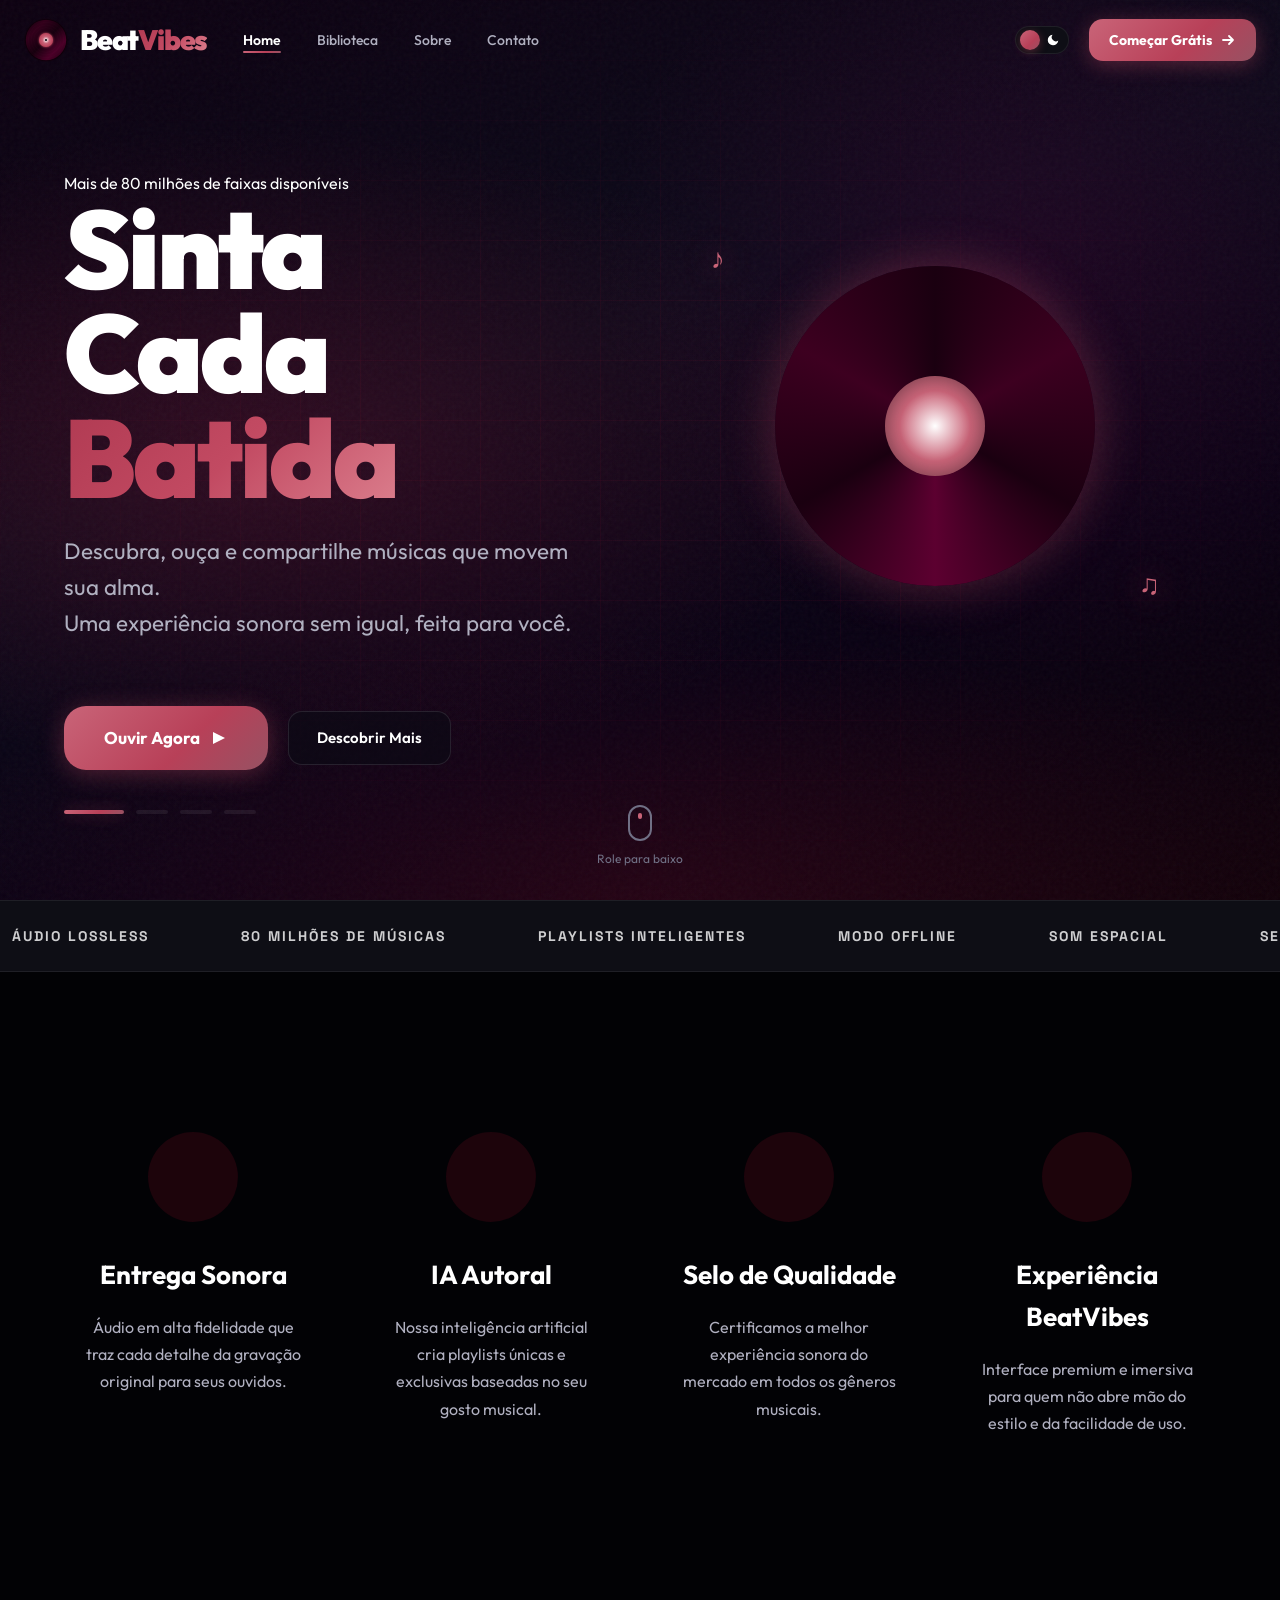
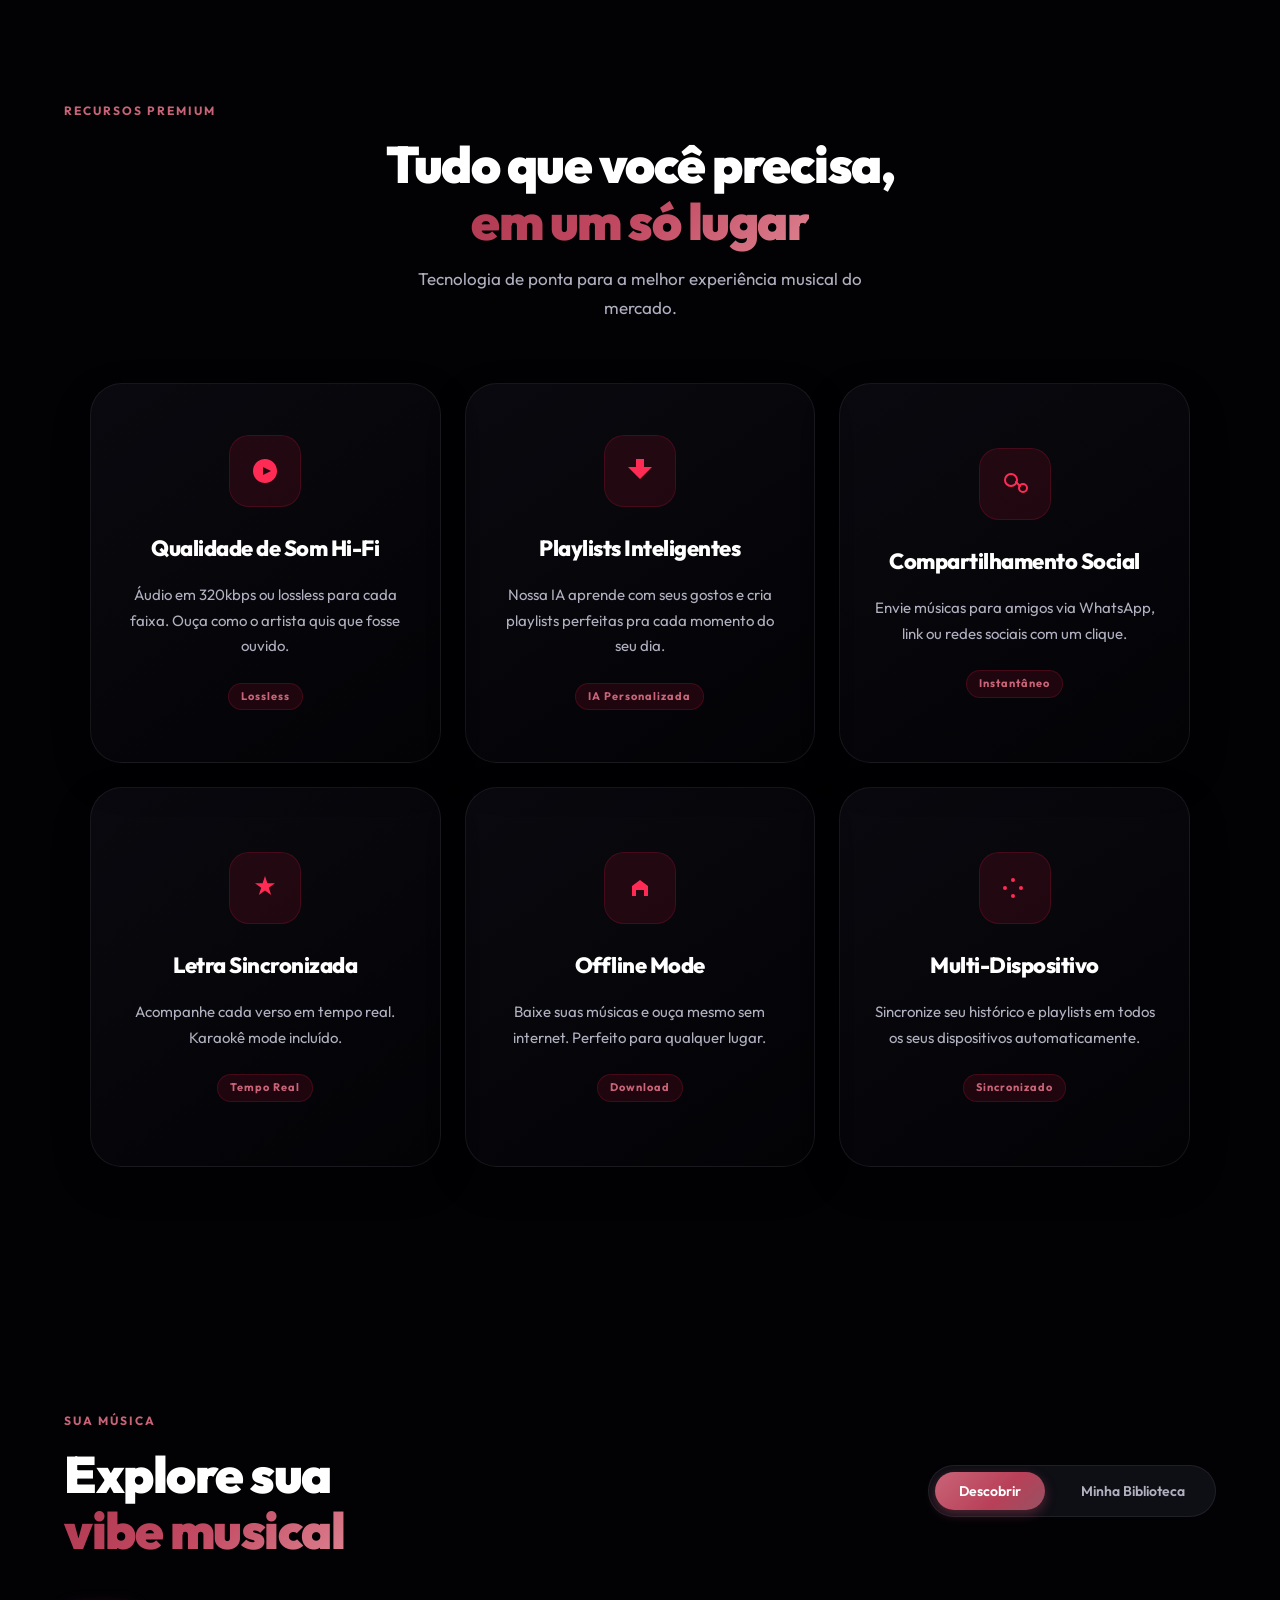
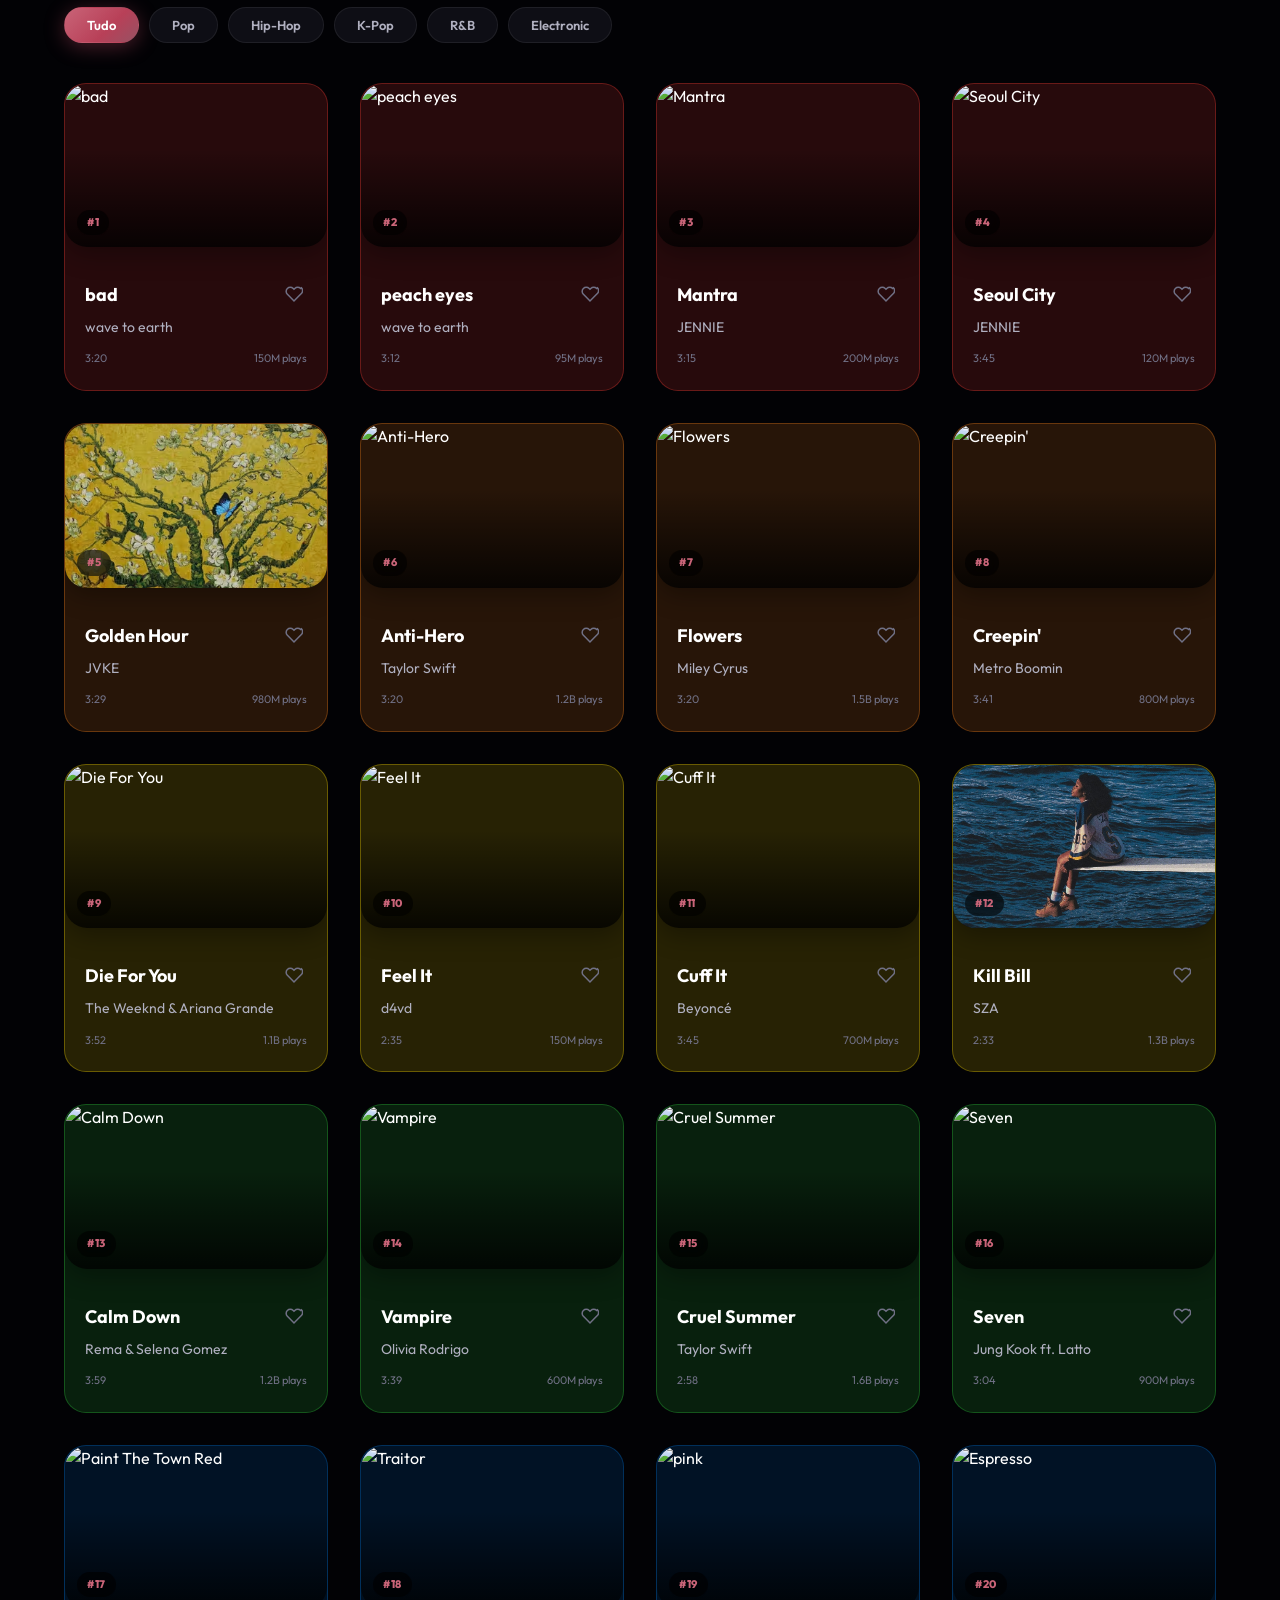
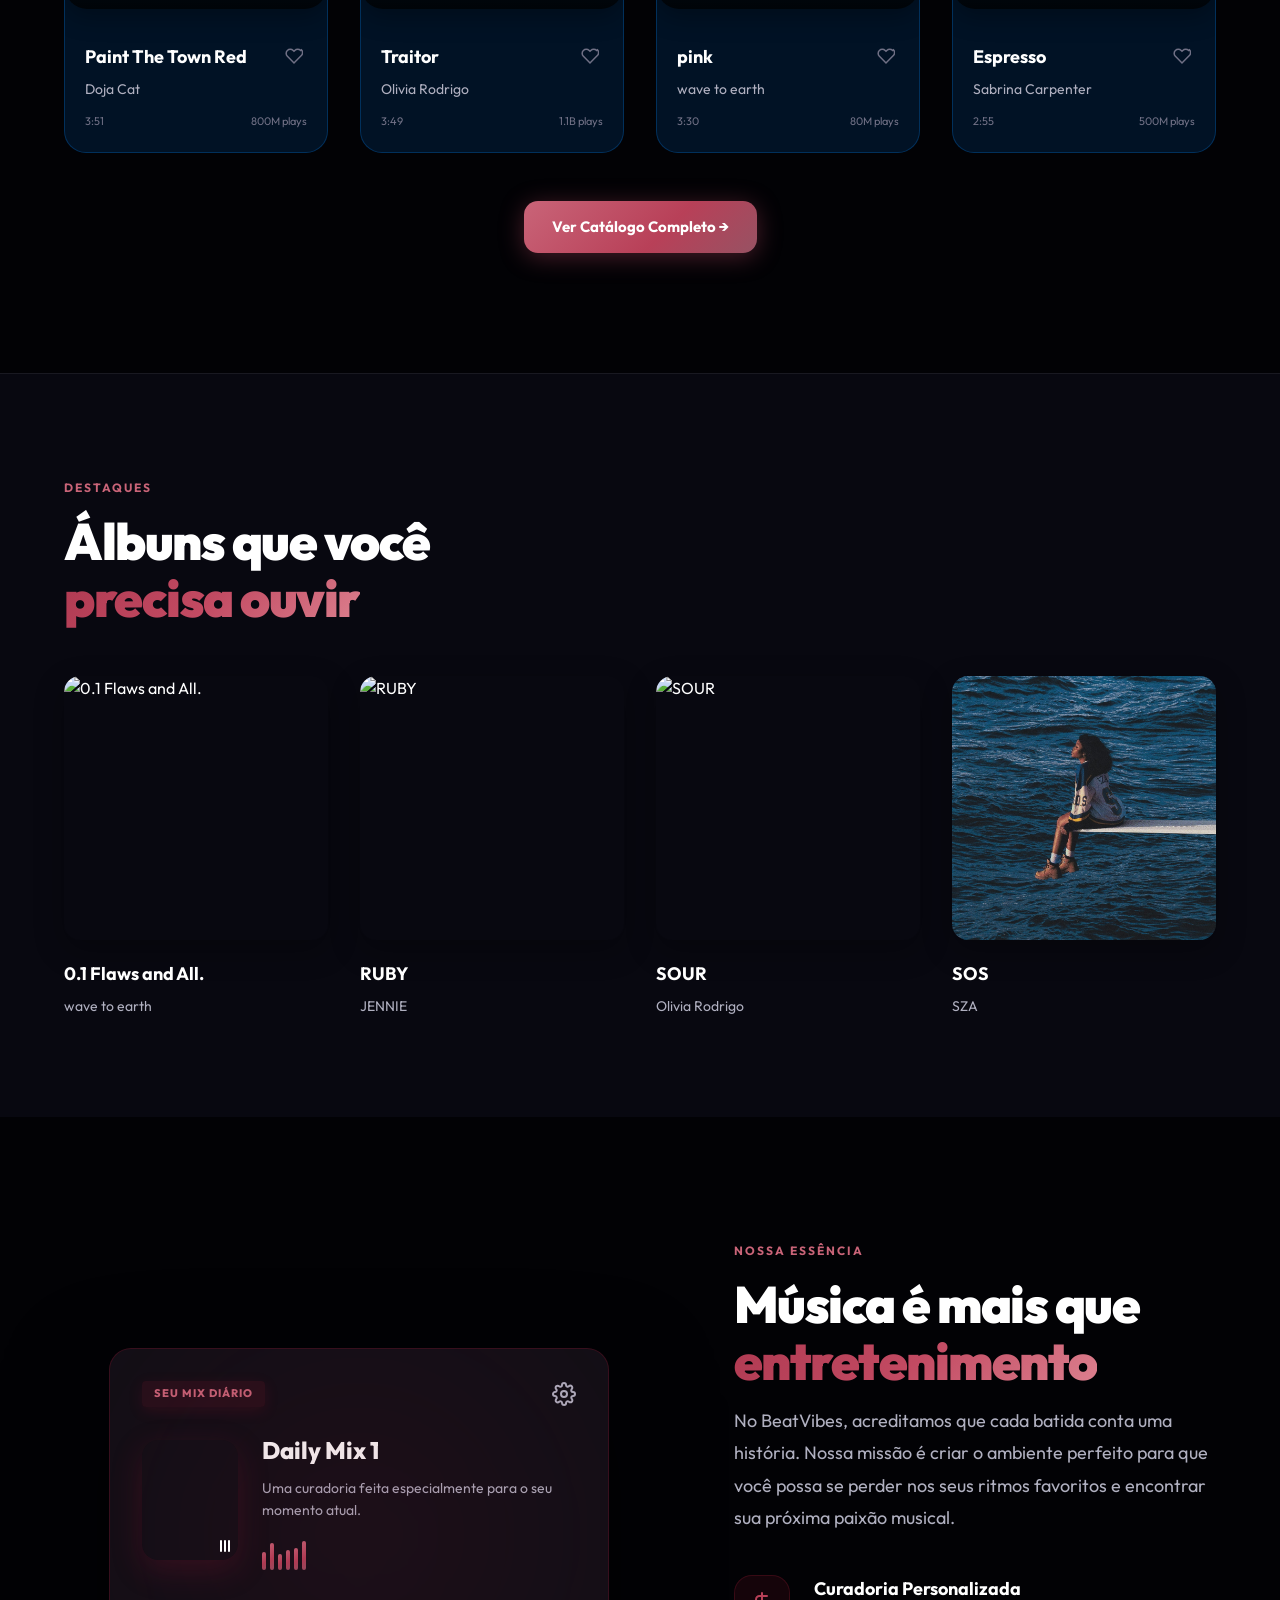
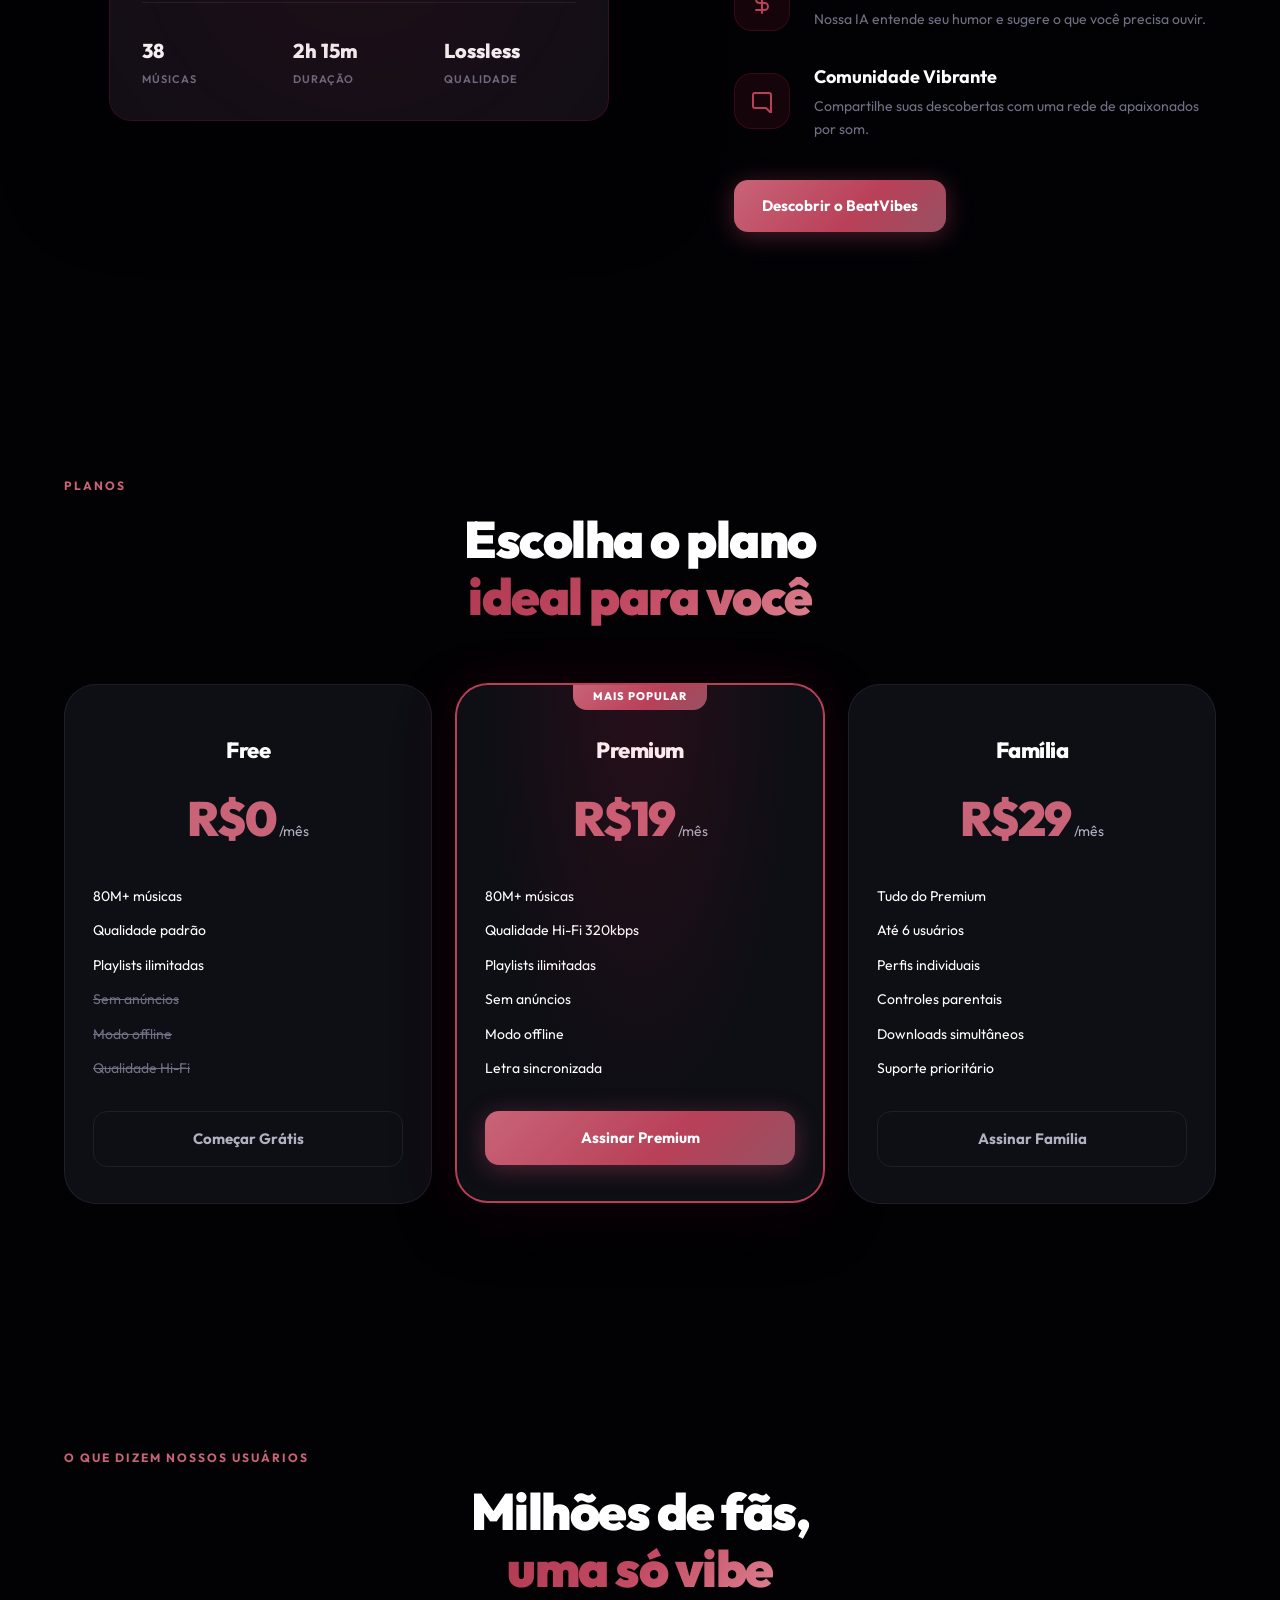
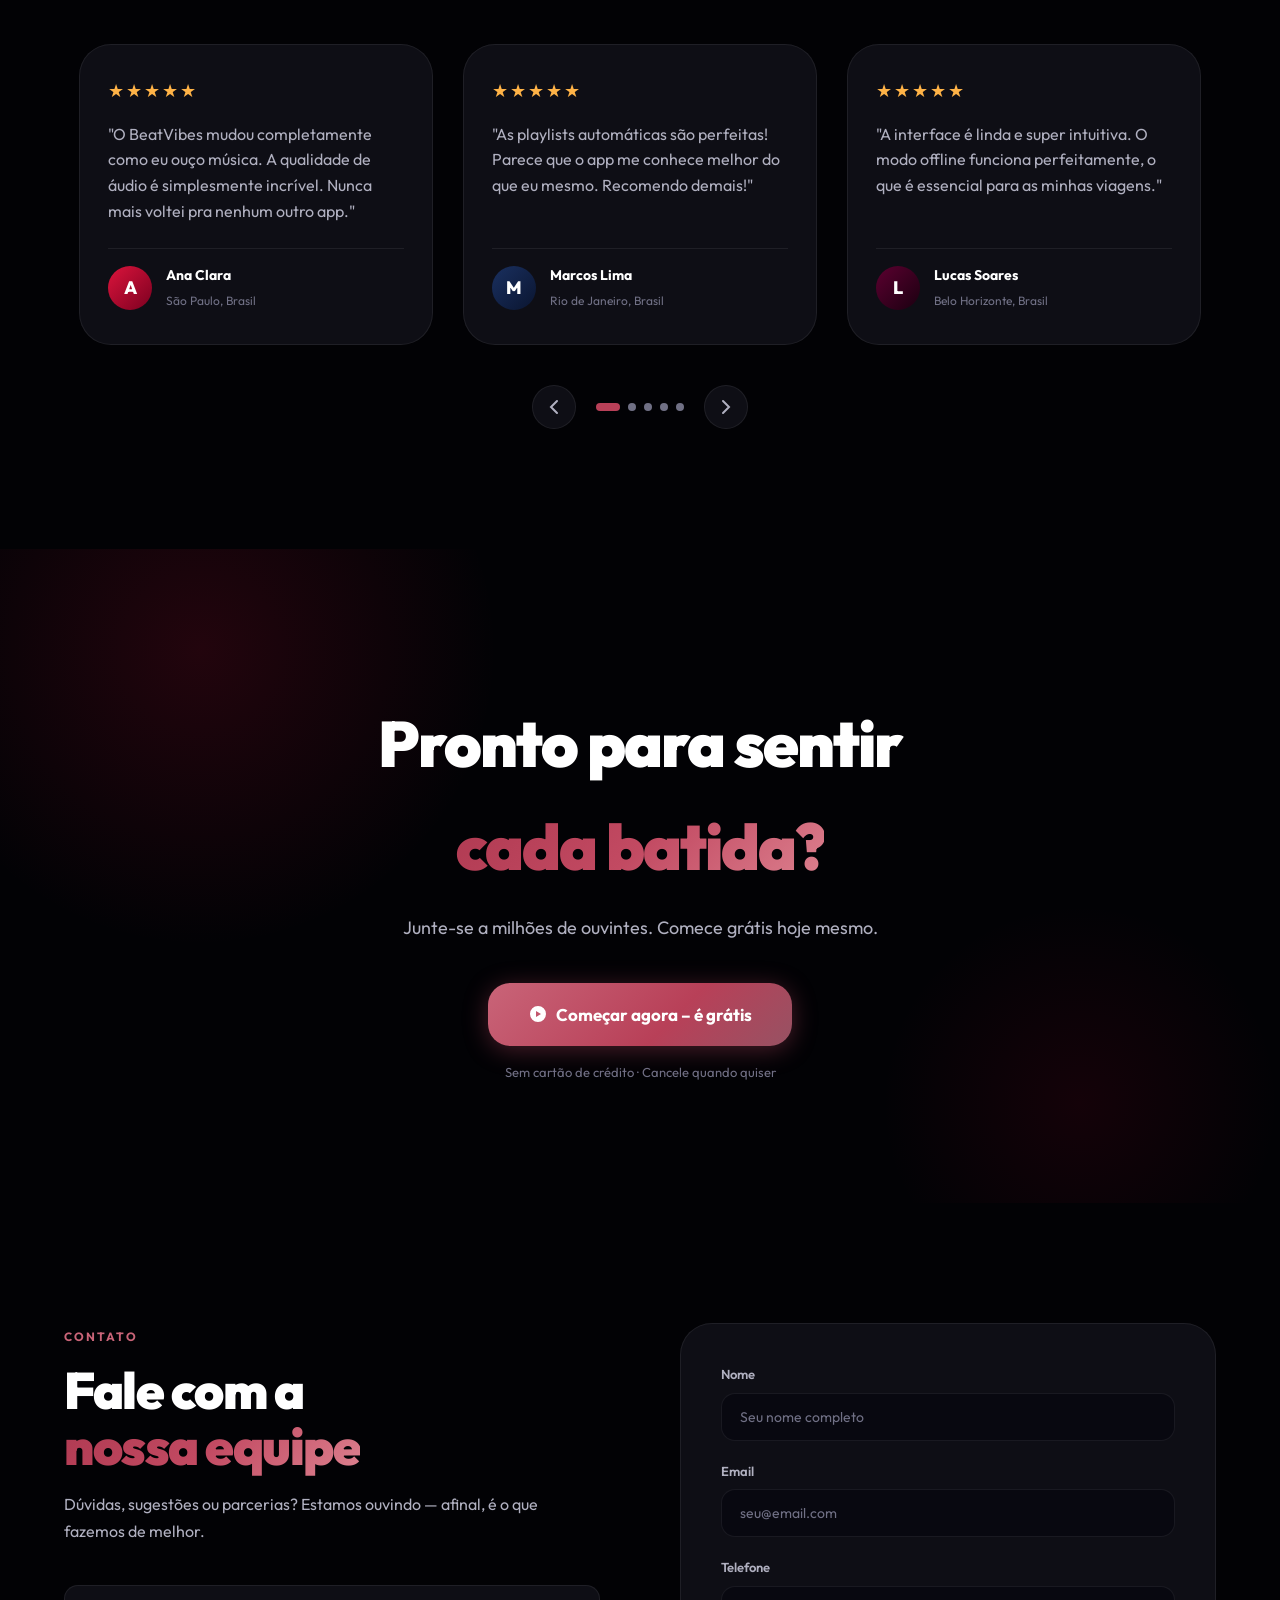
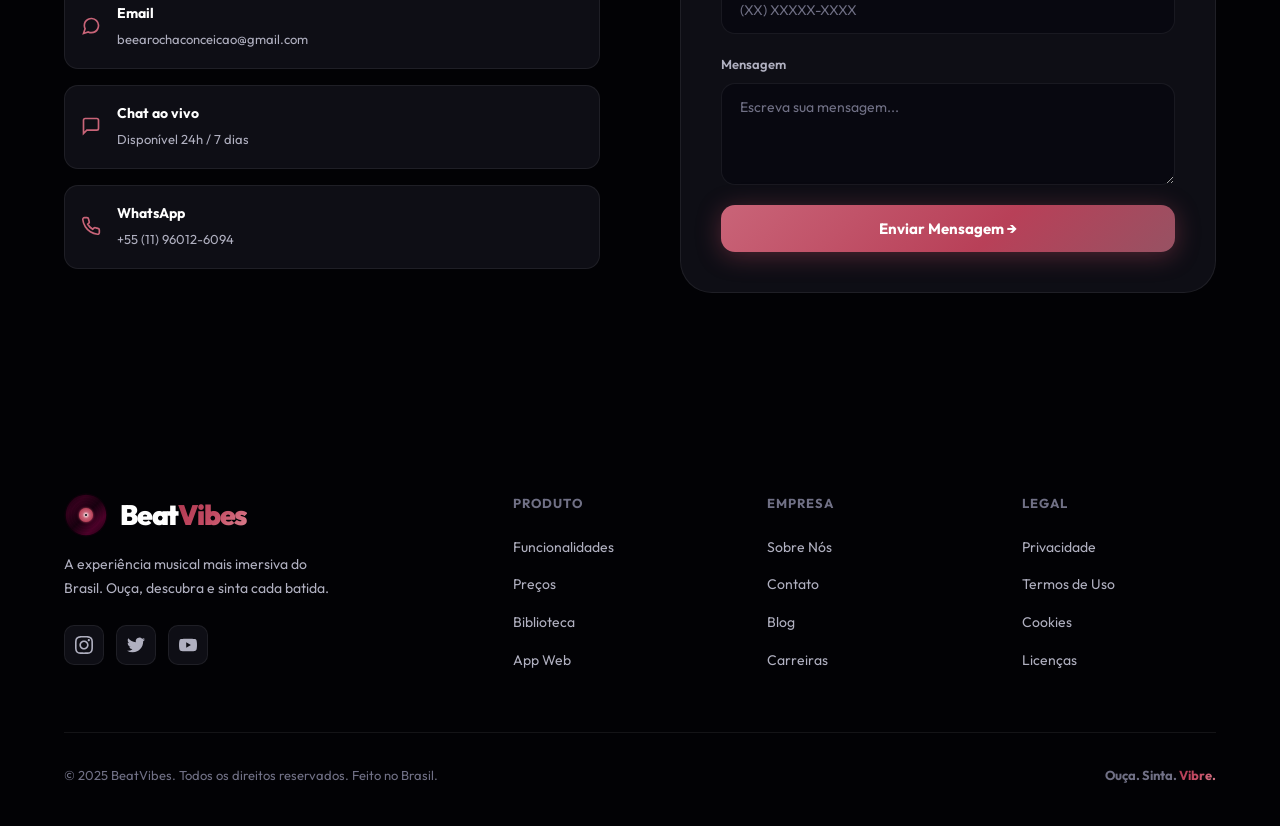
==== commit 5a944986: "Update: modernized UI, updated playlists text and fixed Kill Bill cover art" ====
--- a/index.html
+++ b/index.html
@@ -182,7 +182,7 @@
           <div class="hero-text">
             <div class="hero-badge">
               <span class="badge-dot"></span>
-              <span>Inteligência Artificial Musical</span>
+              <span>Playlists Inteligentes</span>
             </div>
             <h1 class="hero-title">
               <span class="title-line">Sua Vibe, Seu</span>
@@ -290,7 +290,7 @@
     <div class="ticker-track">
       <div class="ticker-item"><i class="fi fi-sr-diamond"></i> ÁUDIO LOSSLESS</div>
       <div class="ticker-item"><i class="fi fi-sr-diamond"></i> 80 MILHÕES DE MÚSICAS</div>
-      <div class="ticker-item"><i class="fi fi-sr-diamond"></i> PLAYLISTS DE IA</div>
+      <div class="ticker-item"><i class="fi fi-sr-diamond"></i> PLAYLISTS INTELIGENTES</div>
       <div class="ticker-item"><i class="fi fi-sr-diamond"></i> MODO OFFLINE</div>
       <div class="ticker-item"><i class="fi fi-sr-diamond"></i> SOM ESPACIAL</div>
       <div class="ticker-item"><i class="fi fi-sr-diamond"></i> SEM ANÚNCIOS</div>
@@ -298,7 +298,7 @@
       <!-- Repetição para o loop infinito -->
       <div class="ticker-item"><i class="fi fi-sr-diamond"></i> ÁUDIO LOSSLESS</div>
       <div class="ticker-item"><i class="fi fi-sr-diamond"></i> 80 MILHÕES DE MÚSICAS</div>
-      <div class="ticker-item"><i class="fi fi-sr-diamond"></i> PLAYLISTS DE IA</div>
+      <div class="ticker-item"><i class="fi fi-sr-diamond"></i> PLAYLISTS INTELIGENTES</div>
       <div class="ticker-item"><i class="fi fi-sr-diamond"></i> MODO OFFLINE</div>
       <div class="ticker-item"><i class="fi fi-sr-diamond"></i> SOM ESPACIAL</div>
       <div class="ticker-item"><i class="fi fi-sr-diamond"></i> SEM ANÚNCIOS</div>
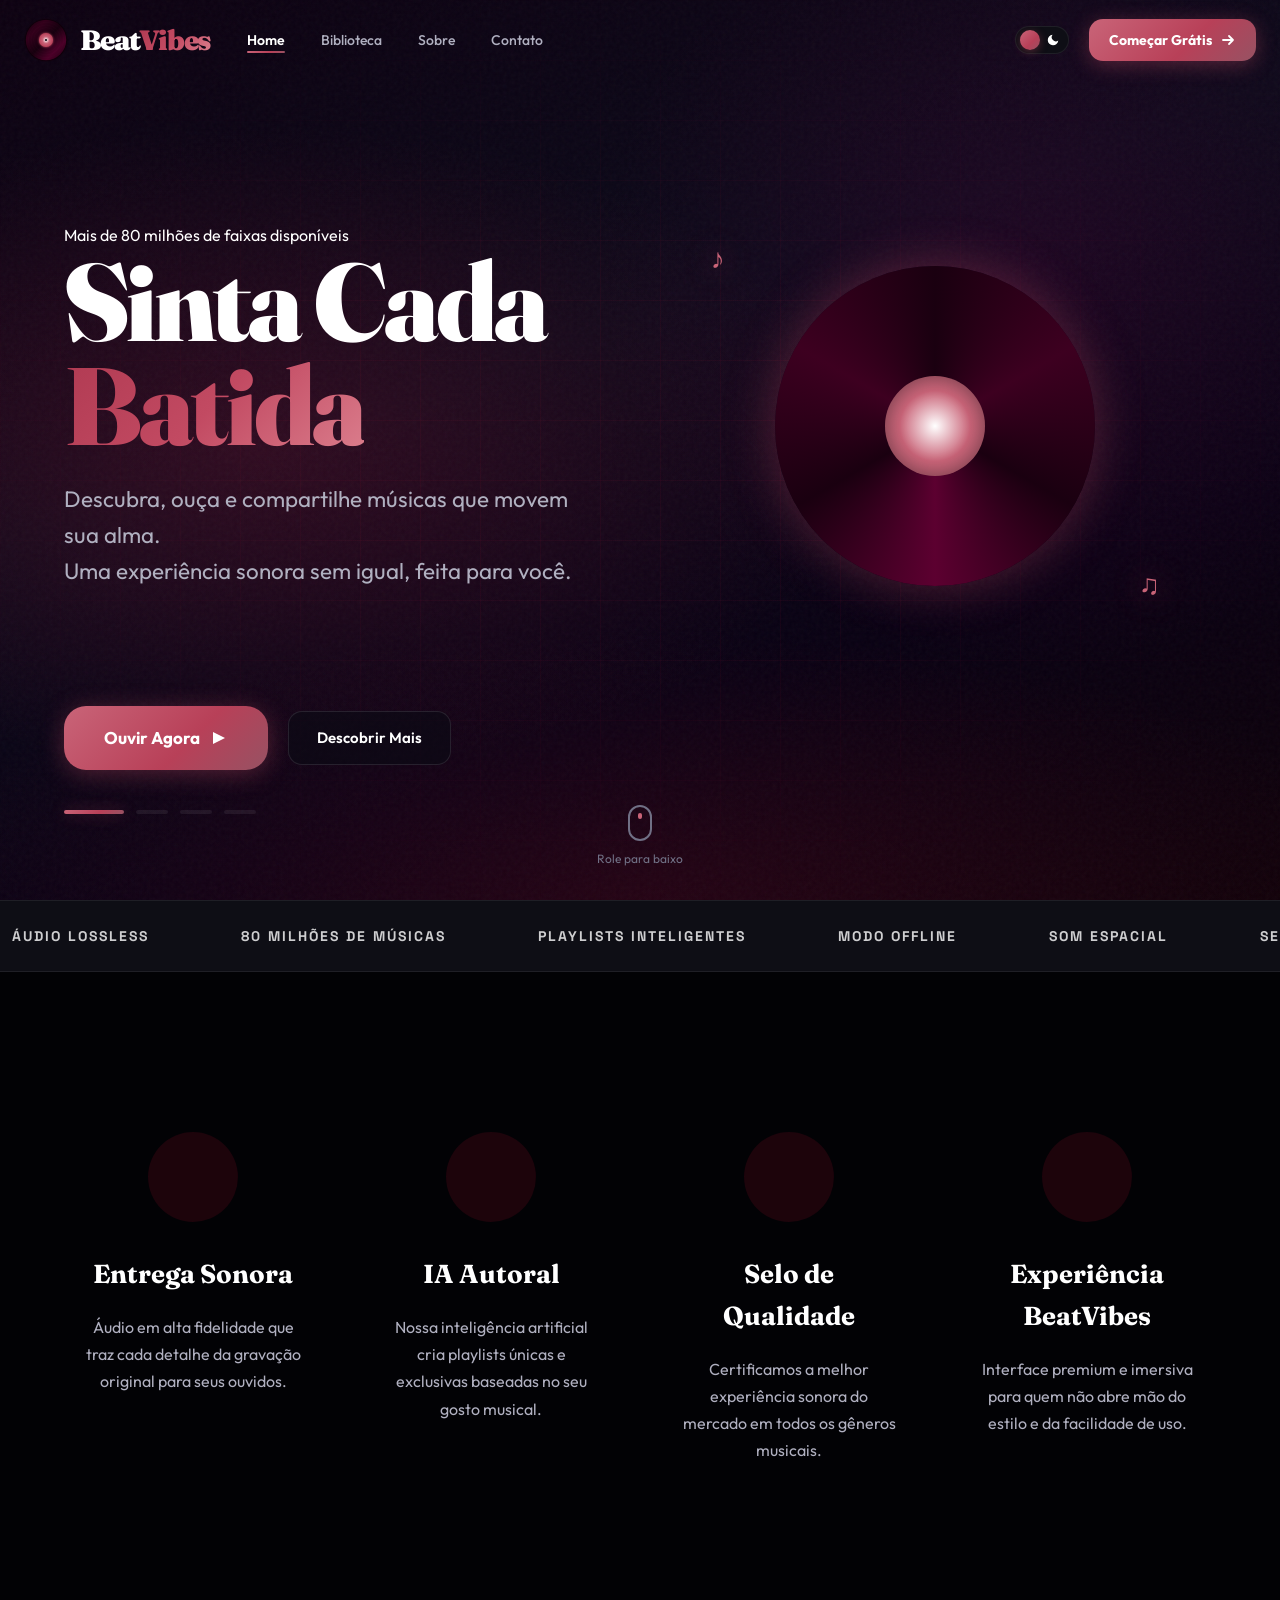
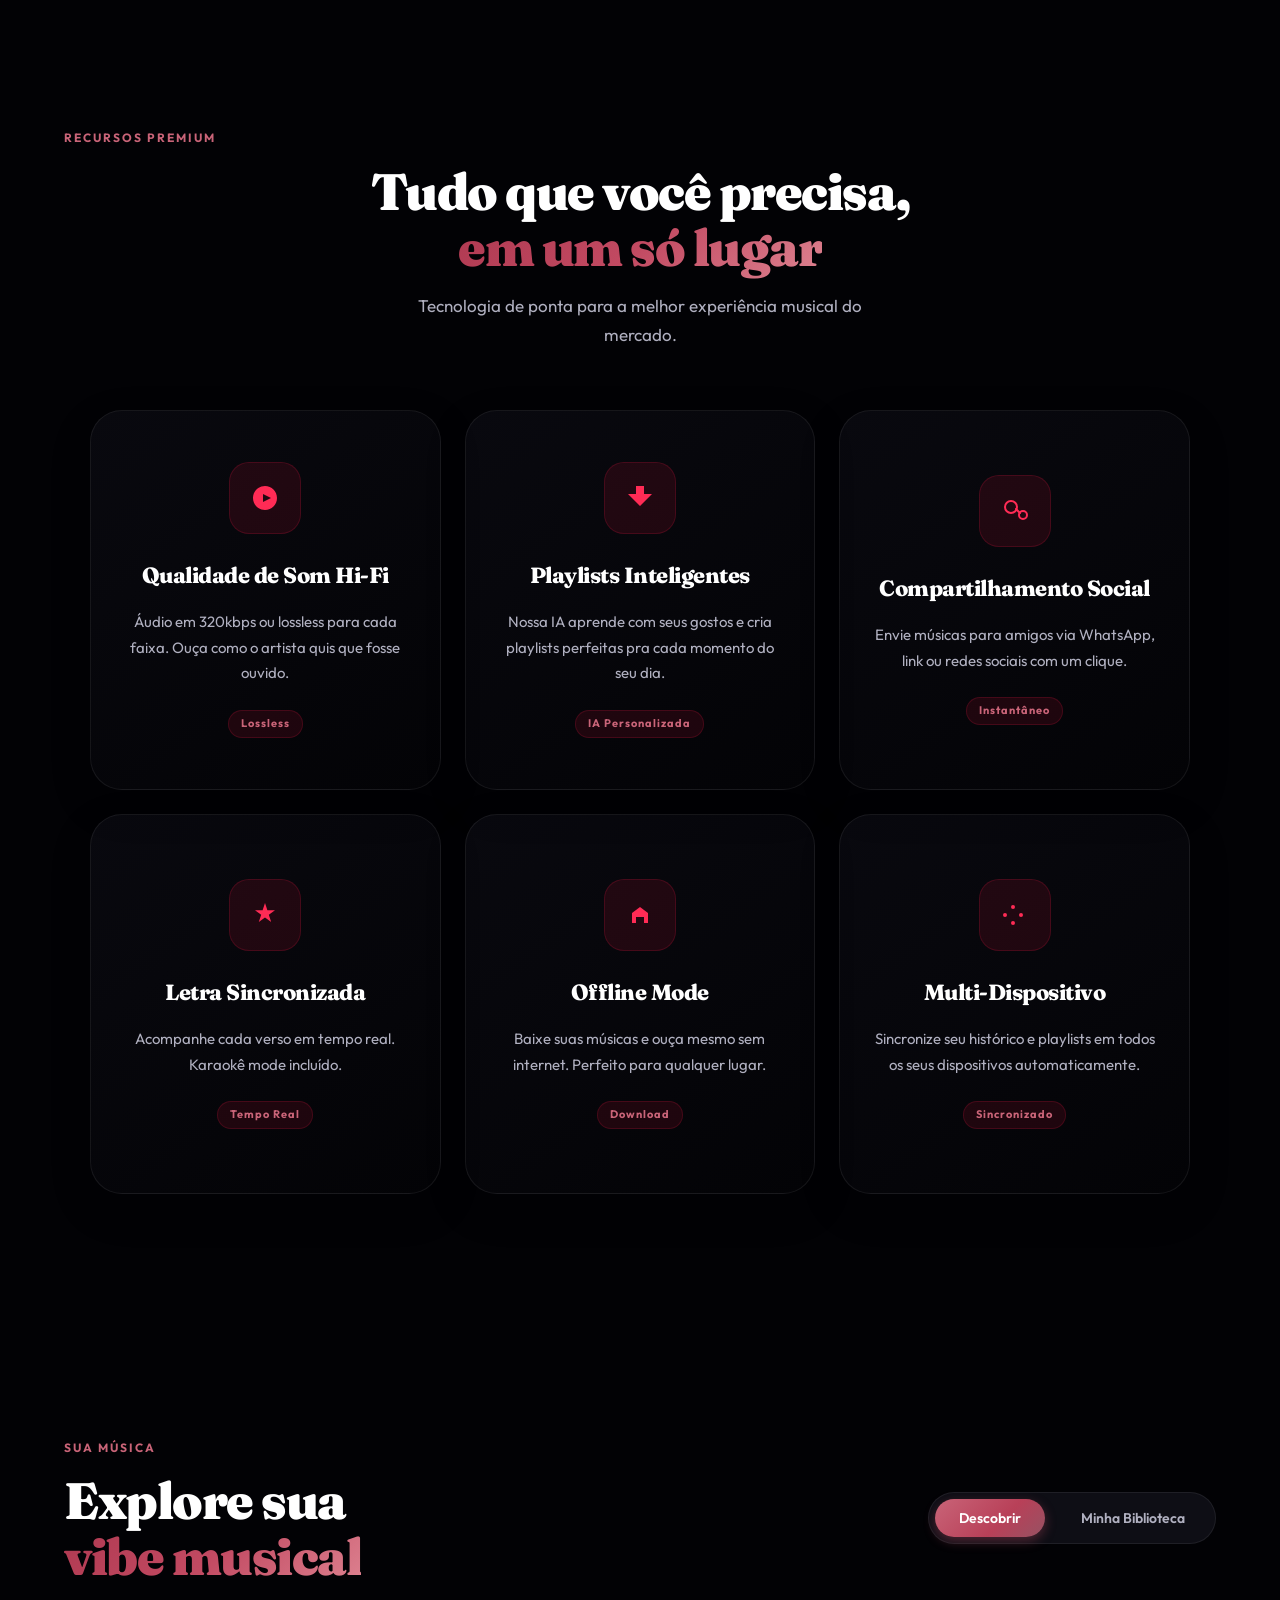
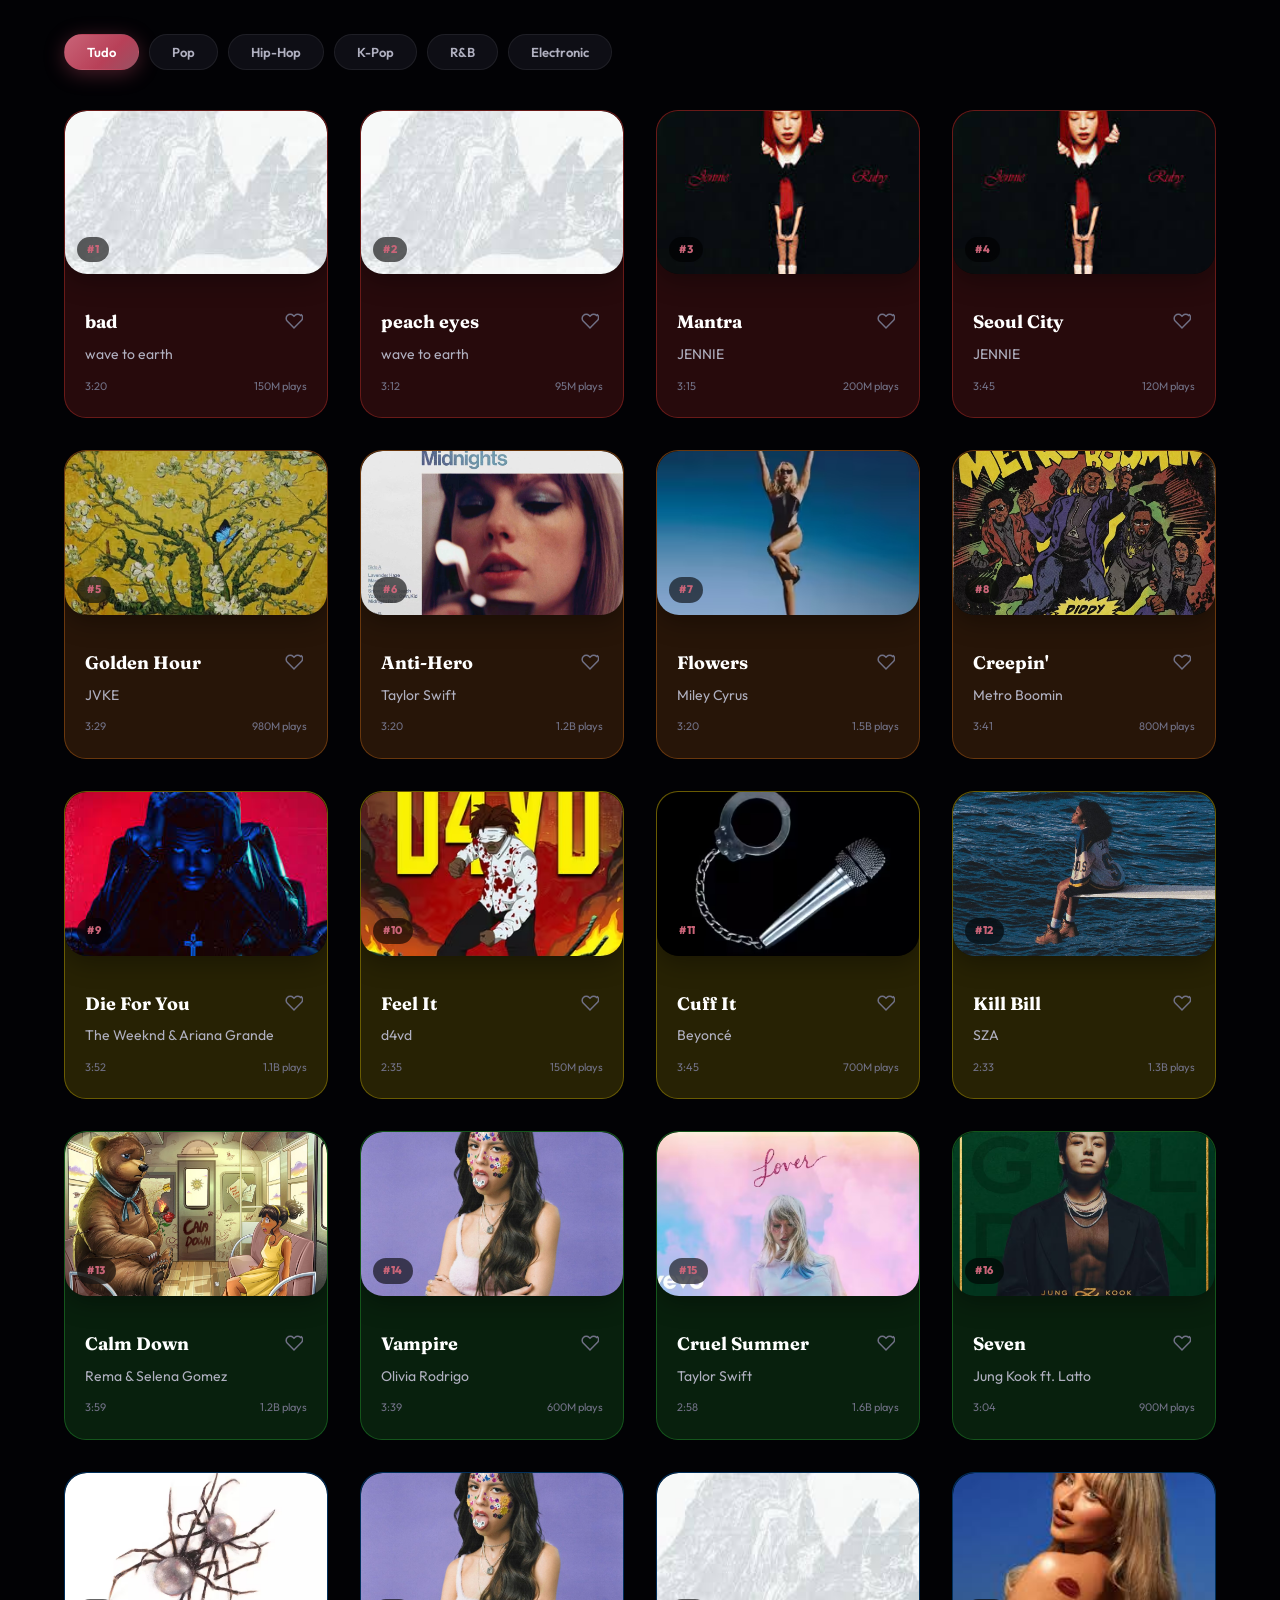
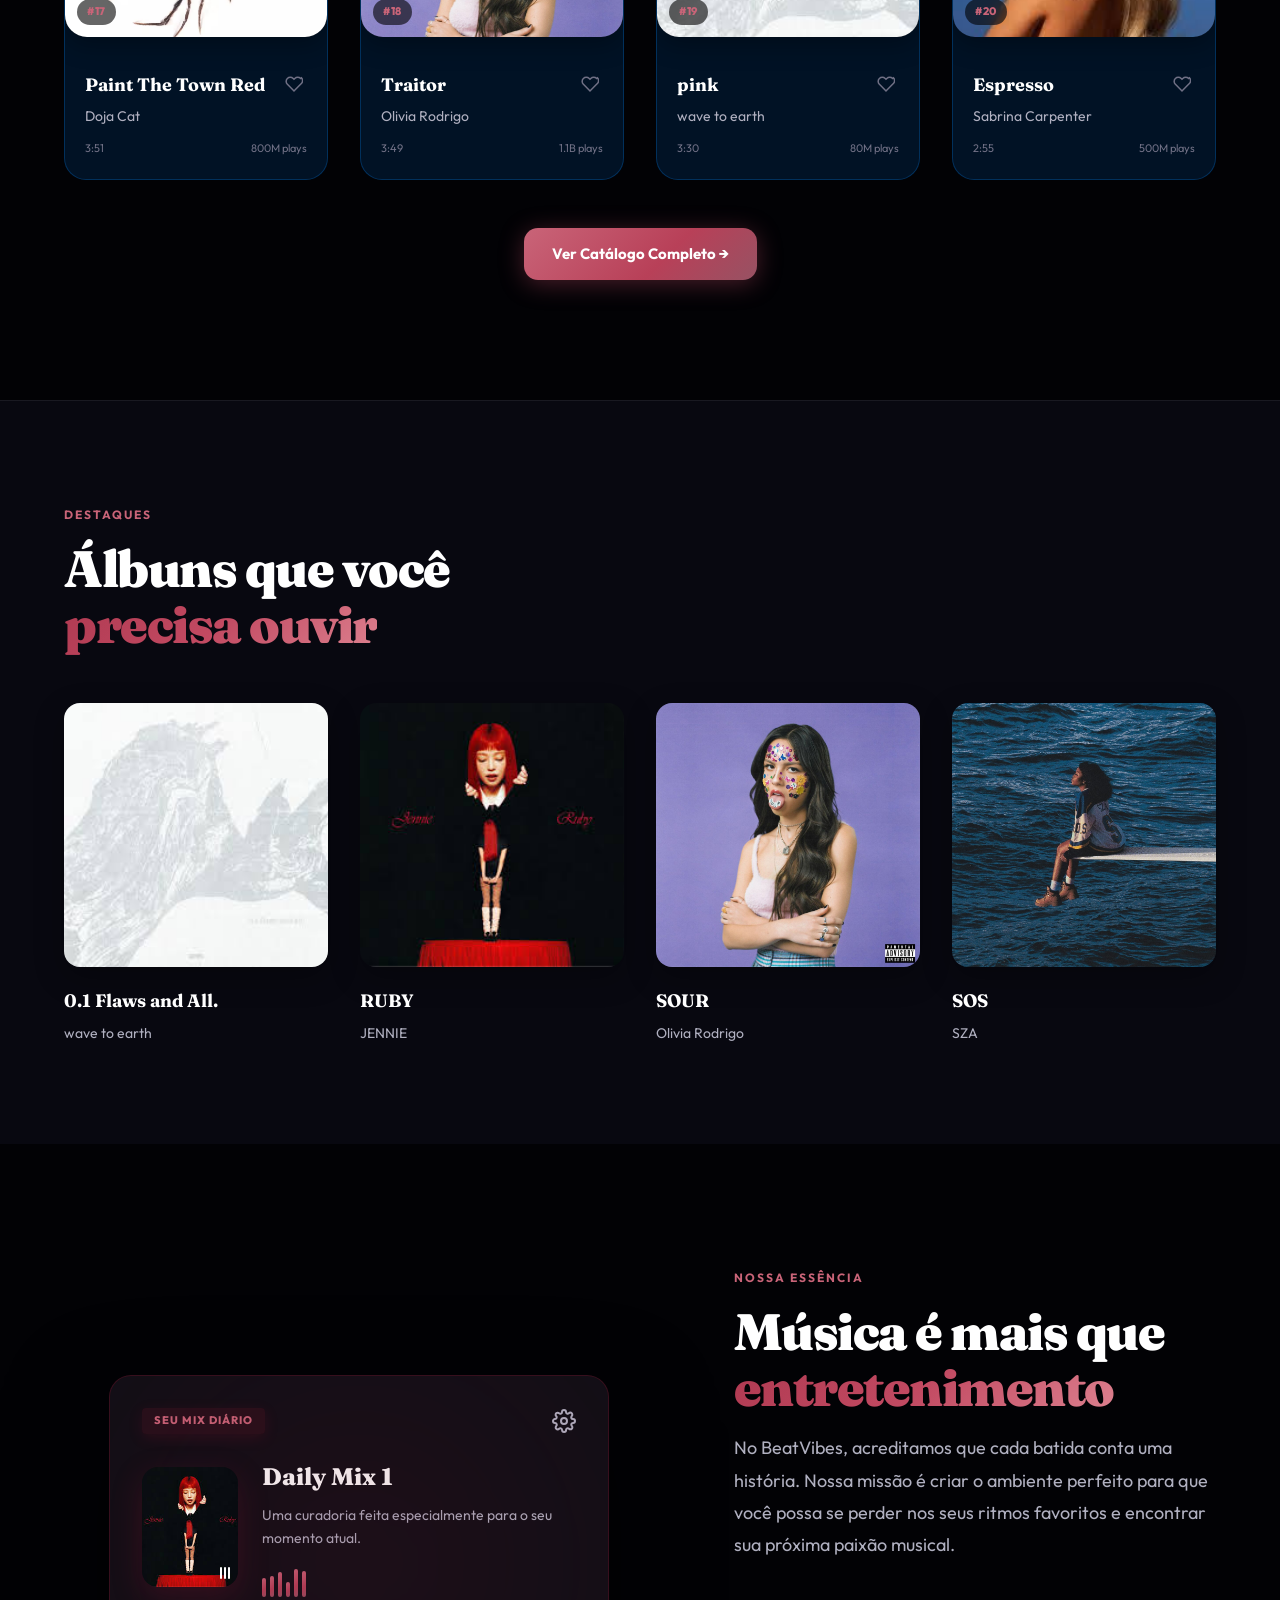
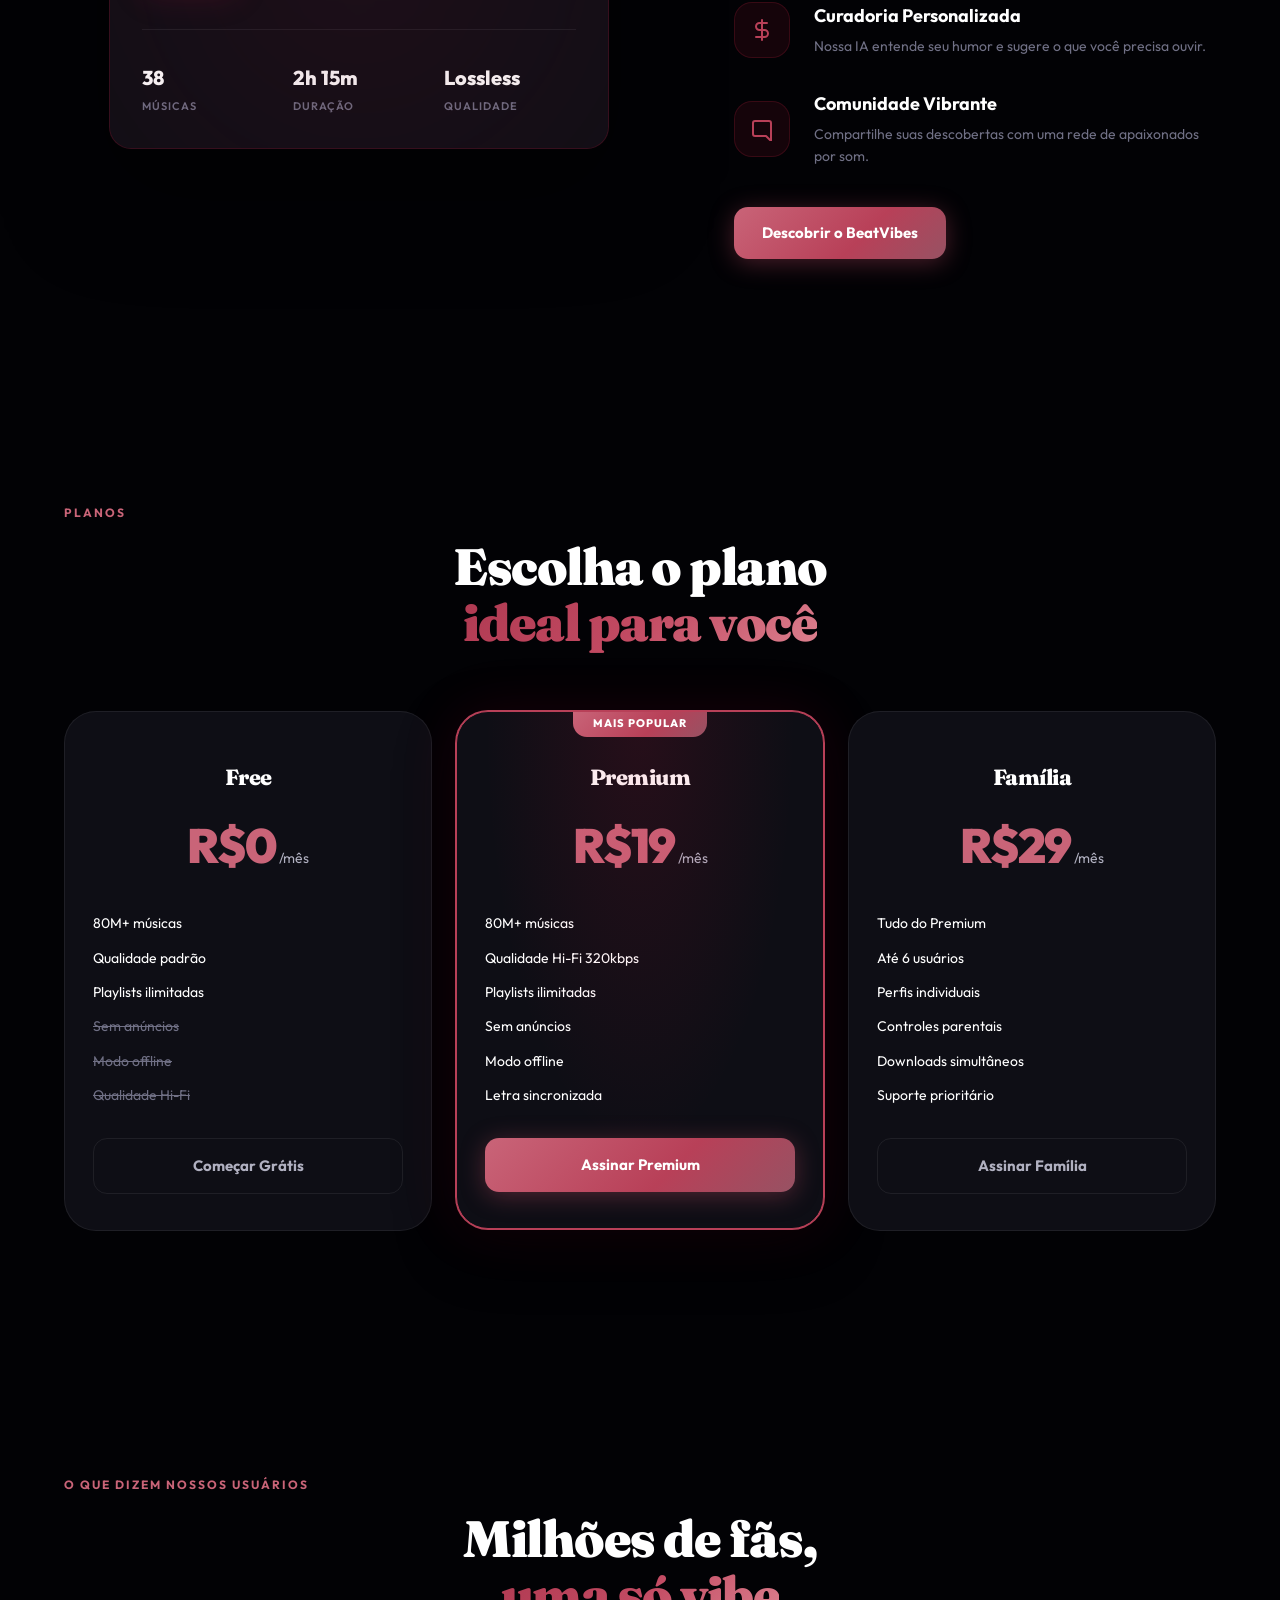
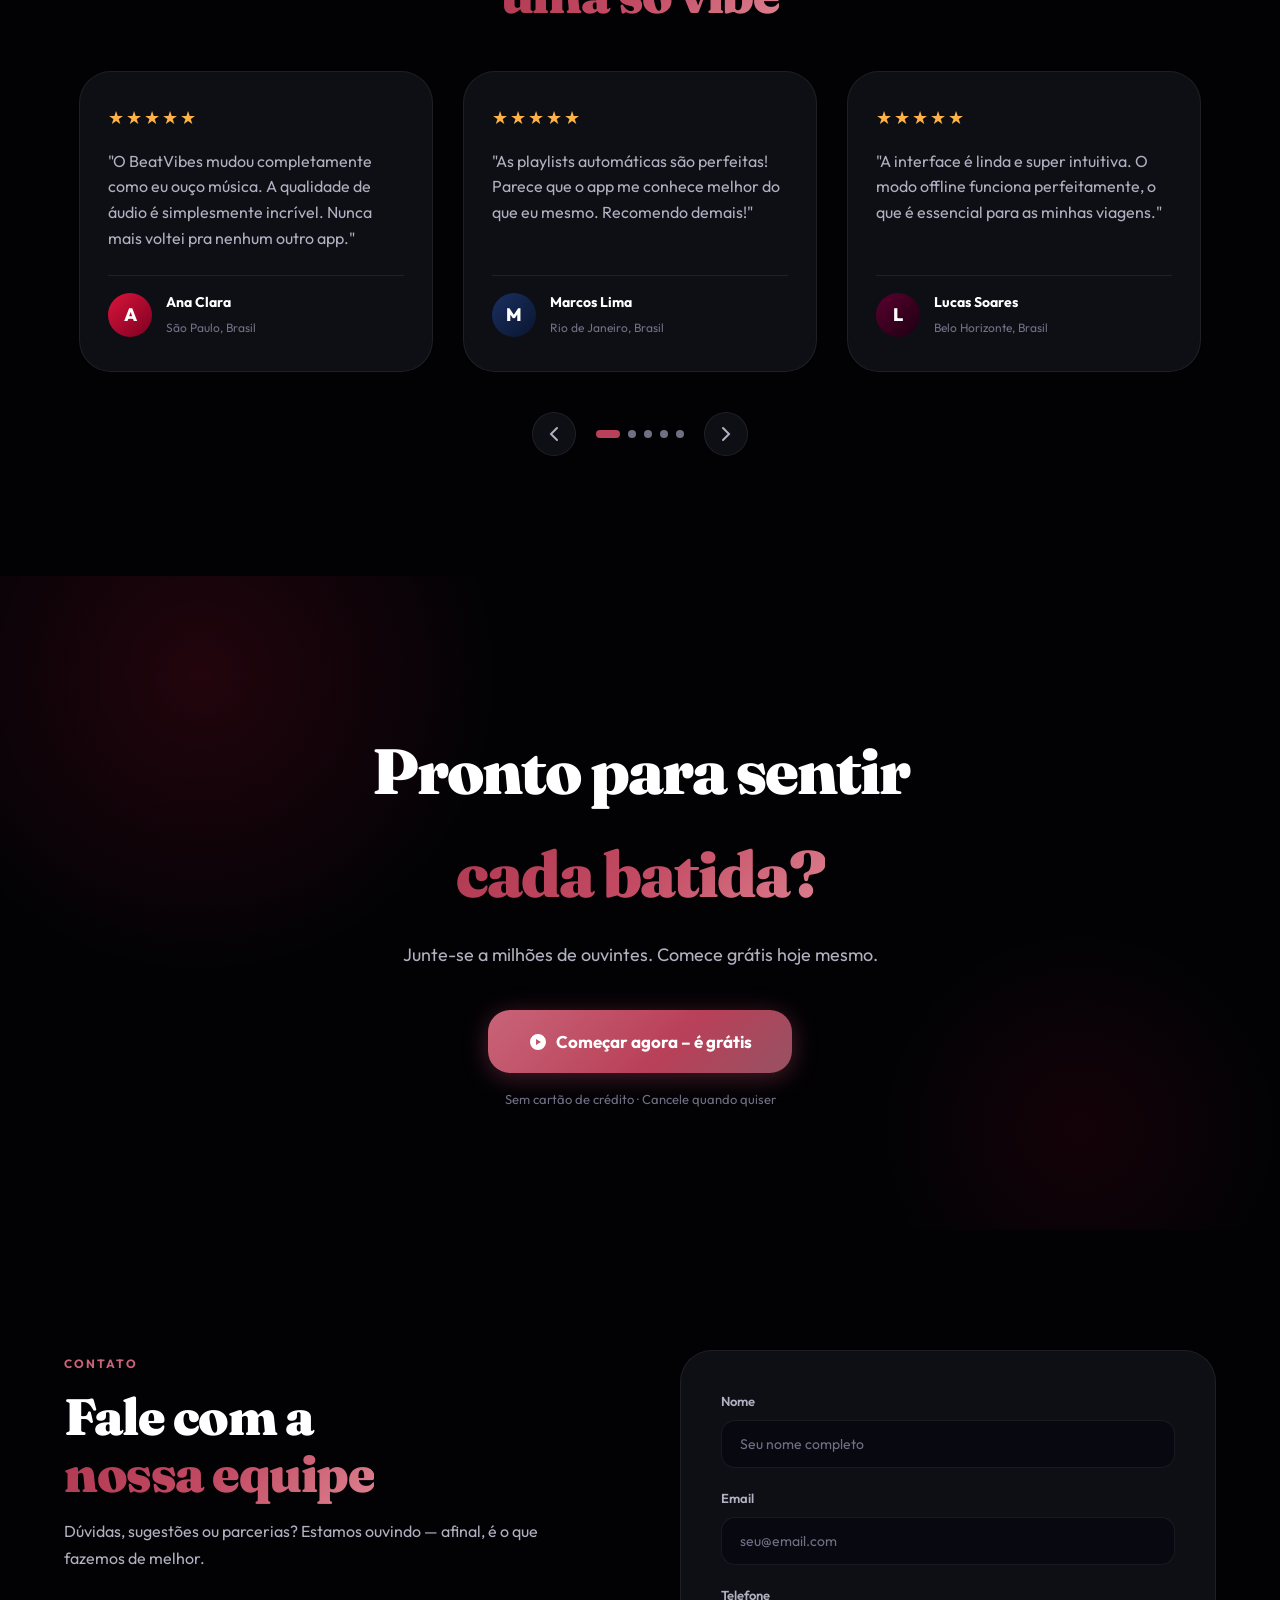
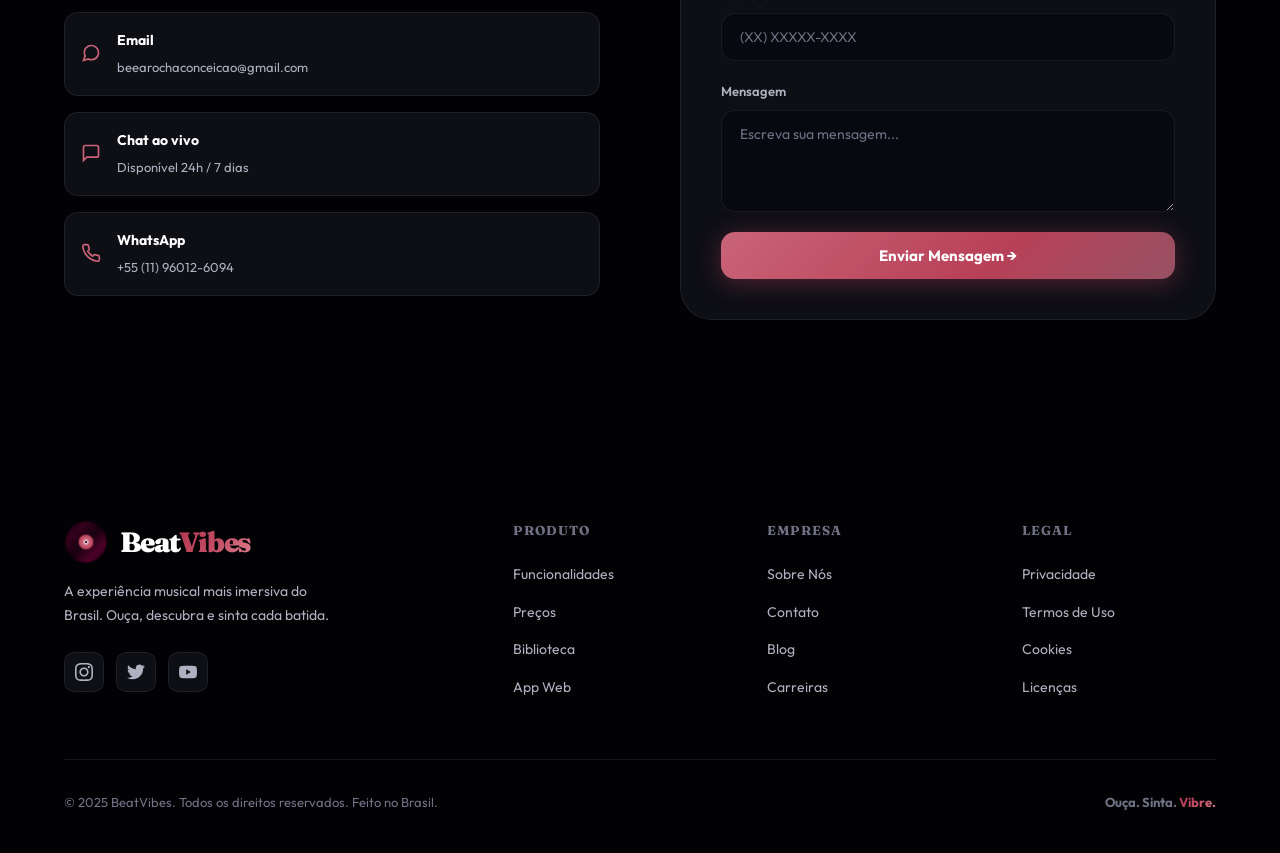
==== commit ecd2abb3: "add login e sign up" ====
--- a/index.html
+++ b/index.html
@@ -10,7 +10,7 @@
   <!-- Fonts -->
   <link rel="preconnect" href="https://fonts.googleapis.com" />
   <link rel="preconnect" href="https://fonts.gstatic.com" crossorigin />
-  <link href="https://fonts.googleapis.com/css2?family=Outfit:wght@300;400;500;600;700;800;900&family=Space+Grotesk:wght@400;500;600;700&display=swap" rel="stylesheet" />
+  <link href="https://fonts.googleapis.com/css2?family=Fraunces:opsz,wght@9..144,300;400;500;600;700;800;900&family=Outfit:wght@300;400;500;600;700;800;900&family=Space+Grotesk:wght@400;500;600;700&display=swap" rel="stylesheet" />
 
   <link rel="stylesheet" href="style.css" />
   <link rel='stylesheet' href='https://cdn-uicons.flaticon.com/2.1.0/uicons-solid-rounded/css/uicons-solid-rounded.css'>
@@ -1084,62 +1084,78 @@
   </button>
 
 
-  <!-- Auth Modal (Login/Signup) -->
+  <!-- Auth Modal (Nightfall Style - Sliding) -->
   <div class="auth-modal" id="authModal">
     <div class="auth-overlay" onclick="closeAuthModal()"></div>
-    <div class="auth-container">
-      <button class="auth-close" onclick="closeAuthModal()">
+    <div class="auth-card" id="authCard">
+      
+      <!-- Sign Up Container -->
+      <div class="form-container sign-up-container" id="modalSignupView">
+        <form class="auth-form-nightfall" onsubmit="event.preventDefault(); handleModalAuth('signup')">
+          <h2 class="auth-title-serif">Criar Conta</h2>
+          <div class="auth-social">
+            <button type="button" class="social-btn-minimal" onclick="handleSocialLogin('google')" title="Google">
+              <svg width="20" height="20" viewBox="0 0 488 512" fill="currentColor"><path d="M488 261.8C488 403.3 391.1 504 248 504 110.8 504 0 393.2 0 256S110.8 8 248 8c66.8 0 123 24.5 166.3 64.9l-67.5 64.9C258.5 52.6 94.3 116.6 94.3 256c0 86.5 69.1 156.6 153.7 156.6 98.2 0 135-70.4 140.8-106.9H248v-85.3h236.1c2.3 12.7 3.9 24.9 3.9 41.4z"/></svg>
+            </button>
+            <button type="button" class="social-btn-minimal" onclick="handleSocialLogin('apple')" title="Apple">
+              <svg width="20" height="20" viewBox="0 0 384 512" fill="currentColor"><path d="M318.7 268.7c-.2-36.7 16.4-64.4 50-84.8-18.8-26.9-47.2-41.7-84.7-44.6-35.5-2.8-74.3 20.7-88.5 20.7-15 0-49.4-19.7-76.4-19.7C63.3 141.2 4 184.8 4 273.5q0 39.3 14.4 81.2c12.8 36.7 59 126.7 107.2 125.2 25.2-.6 43-17.9 75.8-17.9 31.8 0 48.3 17.9 76.4 17.9 48.6-.7 90.4-82.5 102.6-119.3-65.2-30.7-61.7-90-61.7-91.9zm-56.6-164.2c27.3-32.4 24.8-61.9 24-72.5-24.1 1.4-52 16.4-67.9 34.9-17.5 19.8-27.8 44.3-25.6 71.9 26.1 2 49.9-11.4 69.5-34.3z"/></svg>
+            </button>
+            <button type="button" class="social-btn-minimal" onclick="handleSocialLogin('facebook')" title="Facebook">
+              <svg width="20" height="20" viewBox="0 0 24 24" fill="currentColor"><path d="M22.675 0h-21.35c-.732 0-1.325.593-1.325 1.325v21.351c0 .731.593 1.324 1.325 1.324h11.495v-9.294h-3.128v-3.622h3.128v-2.671c0-3.1 1.893-4.788 4.659-4.788 1.325 0 2.463.099 2.795.143v3.24l-1.918.001c-1.504 0-1.795.715-1.795 1.763v2.313h3.587l-.467 3.622h-3.12v9.293h6.116c.73 0 1.323-.593 1.323-1.325v-21.35c0-.732-.593-1.325-1.325-1.325z"/></svg>
+            </button>
+          </div>
+          <p class="auth-divider-text">Ou insira o seu e-mail para Cadastrar.</p>
+          <div class="input-group-nightfall"><input type="text" placeholder="Nome Completo" required></div>
+          <div class="input-group-nightfall"><input type="email" placeholder="E-mail" required></div>
+          <div class="input-group-nightfall"><input type="password" placeholder="Senha" required></div>
+          <div class="input-group-nightfall"><input type="text" placeholder="CPF" required></div>
+          <div class="input-group-nightfall"><input type="text" placeholder="dd / mm / aaaa" required></div>
+          <button type="submit" class="btn-nightfall-primary">CADASTRAR</button>
+        </form>
+      </div>
+
+      <!-- Sign In Container -->
+      <div class="form-container sign-in-container" id="modalLoginView">
+        <form class="auth-form-nightfall" onsubmit="event.preventDefault(); handleModalAuth('login')">
+          <h2 class="auth-title-serif">Entrar</h2>
+          <div class="auth-social">
+            <button type="button" class="social-btn-minimal" onclick="handleSocialLogin('google')" title="Google">
+              <svg width="20" height="20" viewBox="0 0 488 512" fill="currentColor"><path d="M488 261.8C488 403.3 391.1 504 248 504 110.8 504 0 393.2 0 256S110.8 8 248 8c66.8 0 123 24.5 166.3 64.9l-67.5 64.9C258.5 52.6 94.3 116.6 94.3 256c0 86.5 69.1 156.6 153.7 156.6 98.2 0 135-70.4 140.8-106.9H248v-85.3h236.1c2.3 12.7 3.9 24.9 3.9 41.4z"/></svg>
+            </button>
+            <button type="button" class="social-btn-minimal" onclick="handleSocialLogin('apple')" title="Apple">
+              <svg width="20" height="20" viewBox="0 0 384 512" fill="currentColor"><path d="M318.7 268.7c-.2-36.7 16.4-64.4 50-84.8-18.8-26.9-47.2-41.7-84.7-44.6-35.5-2.8-74.3 20.7-88.5 20.7-15 0-49.4-19.7-76.4-19.7C63.3 141.2 4 184.8 4 273.5q0 39.3 14.4 81.2c12.8 36.7 59 126.7 107.2 125.2 25.2-.6 43-17.9 75.8-17.9 31.8 0 48.3 17.9 76.4 17.9 48.6-.7 90.4-82.5 102.6-119.3-65.2-30.7-61.7-90-61.7-91.9zm-56.6-164.2c27.3-32.4 24.8-61.9 24-72.5-24.1 1.4-52 16.4-67.9 34.9-17.5 19.8-27.8 44.3-25.6 71.9 26.1 2 49.9-11.4 69.5-34.3z"/></svg>
+            </button>
+            <button type="button" class="social-btn-minimal" onclick="handleSocialLogin('facebook')" title="Facebook">
+              <svg width="20" height="20" viewBox="0 0 24 24" fill="currentColor"><path d="M22.675 0h-21.35c-.732 0-1.325.593-1.325 1.325v21.351c0 .731.593 1.324 1.325 1.324h11.495v-9.294h-3.128v-3.622h3.128v-2.671c0-3.1 1.893-4.788 4.659-4.788 1.325 0 2.463.099 2.795.143v3.24l-1.918.001c-1.504 0-1.795.715-1.795 1.763v2.313h3.587l-.467 3.622h-3.12v9.293h6.116c.73 0 1.323-.593 1.323-1.325v-21.35c0-.732-.593-1.325-1.325-1.325z"/></svg>
+            </button>
+          </div>
+          <p class="auth-divider-text">Entre com o seu E-mail</p>
+          <div class="input-group-nightfall"><input type="email" placeholder="email@email.com" required></div>
+          <div class="input-group-nightfall"><input type="password" placeholder="Senha" required></div>
+          <a href="#" class="forgot-password">Esqueceu sua Senha?</a>
+          <button type="submit" class="btn-nightfall-primary">ENTRAR</button>
+        </form>
+      </div>
+
+      <!-- Overlay Container -->
+      <div class="overlay-container">
+        <div class="overlay">
+          <div class="overlay-panel overlay-left">
+            <h2 class="auth-title-serif text-white">Bem Vindo de Volta!</h2>
+            <p class="auth-subtitle-nightfall">Digite os seus dados pessoais para Entrar.</p>
+            <button class="btn-nightfall-outline" onclick="toggleModalAuth()">ENTRE</button>
+          </div>
+          <div class="overlay-panel overlay-right">
+            <h2 class="auth-title-serif text-white">Olá Amigo!</h2>
+            <p class="auth-subtitle-nightfall">Cadastre-se com seus dados pessoais para utilizar todos os nossos recursos.</p>
+            <button class="btn-nightfall-outline" onclick="toggleModalAuth()">INSCREVER</button>
+          </div>
+        </div>
+      </div>
+
+      <button class="auth-close-btn" onclick="closeAuthModal()" aria-label="Fechar">
         <svg width="20" height="20" viewBox="0 0 24 24" fill="none" stroke="currentColor" stroke-width="2.5"><line x1="18" y1="6" x2="6" y2="18"/><line x1="6" y1="6" x2="18" y2="18"/></svg>
       </button>
-
-      <div class="auth-icon-top">
-        <i class="fi fi-sr-fingerprint"></i>
-      </div>
-      
-      <!-- Login View -->
-      <div id="modalLoginView">
-        <h1 class="auth-title">Welcome back</h1>
-        
-        <form class="auth-form-minimal" onsubmit="event.preventDefault(); handleModalAuth('login')">
-          <div class="auth-input-minimal">
-            <input type="email" placeholder="Email Address" required>
-          </div>
-          <div class="auth-input-minimal">
-            <input type="password" placeholder="Password" required>
-          </div>
-          <button type="submit" class="btn-auth-pill">Log In</button>
-          
-          <p class="auth-switch-text">
-            Don't have an account? <a href="#" onclick="toggleModalAuth()">Sign Up</a>
-          </p>
-        </form>
-      </div>
-
-      <!-- Signup View -->
-      <div id="modalSignupView" style="display: none;">
-        <h1 class="auth-title">Create Account</h1>
-        
-        <form class="auth-form-minimal" onsubmit="event.preventDefault(); handleModalAuth('signup')">
-          <div class="auth-input-minimal">
-            <input type="text" placeholder="Your Name" required>
-          </div>
-          <div class="auth-input-minimal">
-            <input type="email" placeholder="Email Address" required>
-          </div>
-          <div class="auth-input-minimal">
-            <input type="password" placeholder="Password" required>
-          </div>
-          <button type="submit" class="btn-auth-pill">Sign Up</button>
-          
-          <p class="auth-terms">
-            By creating an account, you agree and accept our <a href="#">Terms</a> and <a href="#">Privacy Policy</a>.
-          </p>
-
-          <p class="auth-switch-text">
-            Already have an account? <a href="#" onclick="toggleModalAuth()">Log In</a>
-          </p>
-        </form>
-      </div>
     </div>
   </div>
 
--- a/style.css
+++ b/style.css
@@ -63,13 +63,19 @@
 html { scroll-behavior: smooth; font-size: 16px; }
 
 body {
-  font-family: 'Outfit', 'Space Grotesk', sans-serif;
+  font-family: 'Outfit', sans-serif;
   background: var(--bg-gradient) fixed no-repeat center / cover;
   background-color: var(--bg);
   color: var(--txt);
   line-height: 1.6;
   overflow-x: hidden;
   transition: background 0.5s ease, color 0.5s ease;
+}
+
+h1, h2, h3, h4, h5, h6, 
+.hero-title, .section-title, .album-title, .track-title,
+.auth-title-serif, .category-title, .dm-title, .nav-logo {
+  font-family: 'Fraunces', serif !important;
 }
 
 a { text-decoration: none; color: inherit; }
@@ -2723,6 +2729,357 @@
 }
 
 /* ── AUTHENTICATION UI ──────────────────────────────── */
+/* ── NIGHTFALL AUTH MODAL - SLIDING ──────────────── */
+.auth-modal {
+  position: fixed;
+  inset: 0;
+  z-index: 2000;
+  display: flex;
+  align-items: center;
+  justify-content: center;
+  padding: 20px;
+  opacity: 0;
+  visibility: hidden;
+  transition: all 0.5s cubic-bezier(0.4, 0, 0.2, 1);
+}
+
+.auth-modal.active {
+  opacity: 1;
+  visibility: visible;
+}
+
+.auth-overlay {
+  position: absolute;
+  inset: 0;
+  background: rgba(45, 10, 18, 0.7); /* Borrão rosa/vinho mais escuro */
+  backdrop-filter: blur(30px) saturate(140%);
+  -webkit-backdrop-filter: blur(30px) saturate(140%);
+}
+
+.auth-card {
+  position: relative;
+  z-index: 10;
+  width: 100%;
+  max-width: 900px;
+  min-height: 620px;
+  background: #fff;
+  border-radius: 40px;
+  overflow: hidden;
+  display: block;
+  box-shadow: 0 40px 100px rgba(0, 0, 0, 0.6);
+  transform: scale(0.9) translateY(40px);
+  transition: all 0.6s cubic-bezier(0.34, 1.56, 0.64, 1);
+}
+
+.auth-modal.active .auth-card {
+  transform: scale(1) translateY(0);
+}
+
+.form-container {
+  position: absolute;
+  top: 0;
+  height: 100%;
+  transition: all 0.6s ease-in-out;
+}
+
+.sign-in-container {
+  left: 0;
+  width: 50%;
+  z-index: 2;
+}
+
+.sign-up-container {
+  left: 0;
+  width: 50%;
+  opacity: 0;
+  z-index: 1;
+}
+
+.auth-card.right-panel-active .sign-in-container {
+  transform: translateX(100%);
+}
+
+.auth-card.right-panel-active .sign-up-container {
+  transform: translateX(100%);
+  opacity: 1;
+  z-index: 5;
+  animation: show 0.6s;
+}
+
+@keyframes show {
+  0%, 49.99% { opacity: 0; z-index: 1; }
+  50%, 100% { opacity: 1; z-index: 5; }
+}
+
+.overlay-container {
+  position: absolute;
+  top: 0;
+  left: 50%;
+  width: 50%;
+  height: 100%;
+  overflow: hidden;
+  transition: transform 0.6s ease-in-out;
+  z-index: 100;
+}
+
+.auth-card.right-panel-active .overlay-container {
+  transform: translateX(-100%);
+}
+
+.overlay {
+  background: linear-gradient(145deg, #420a16 0%, #1a050a 100%);
+  color: #FFFFFF;
+  position: relative;
+  left: -100%;
+  height: 100%;
+  width: 200%;
+  transform: translateX(0);
+  transition: transform 0.6s ease-in-out;
+}
+
+.overlay::before {
+  content: '';
+  position: absolute;
+  inset: 0;
+  background-image: url("data:image/svg+xml,%3Csvg viewBox='0 0 200 200' xmlns='http://www.w3.org/2000/svg'%3E%3Cfilter id='noiseFilter'%3E%3CfeTurbulence type='fractalNoise' baseFrequency='0.65' numOctaves='3' stitchTiles='stitch'/%3E%3C/filter%3E%3Crect width='100%25' height='100%25' filter='url(%23noiseFilter)'/%3E%3C/svg%3E");
+  opacity: 0.05;
+}
+
+.auth-card.right-panel-active .overlay {
+  transform: translateX(50%);
+}
+
+.overlay-panel {
+  position: absolute;
+  display: flex;
+  align-items: center;
+  justify-content: center;
+  flex-direction: column;
+  padding: 0 60px;
+  text-align: center;
+  top: 0;
+  height: 100%;
+  width: 50%;
+  transform: translateX(0);
+  transition: transform 0.6s ease-in-out;
+}
+
+.overlay-left {
+  transform: translateX(-20%);
+}
+
+.auth-card.right-panel-active .overlay-left {
+  transform: translateX(0);
+}
+
+.overlay-right {
+  right: 0;
+  transform: translateX(0);
+}
+
+.auth-card.right-panel-active .overlay-right {
+  transform: translateX(20%);
+}
+
+/* Forms */
+.form-container form {
+  background-color: #FFFFFF;
+  display: flex;
+  align-items: center;
+  justify-content: center;
+  flex-direction: column;
+  padding: 0 50px;
+  height: 100%;
+  text-align: center;
+}
+
+.auth-close-btn {
+  position: absolute;
+  top: 32px;
+  right: 32px;
+  width: 44px;
+  height: 44px;
+  border: none;
+  background: rgba(0, 0, 0, 0.05);
+  color: #1a050a;
+  border-radius: 50%;
+  display: flex;
+  align-items: center;
+  justify-content: center;
+  cursor: pointer;
+  z-index: 500;
+  transition: all 0.4s;
+}
+
+.auth-card.right-panel-active .auth-close-btn {
+  color: #fff;
+  background: rgba(255, 255, 255, 0.1);
+}
+
+.auth-title-serif {
+  font-family: 'Fraunces', serif;
+  font-size: 44px;
+  font-weight: 800;
+  color: #1a050a;
+  margin-bottom: 25px;
+  letter-spacing: -1px;
+}
+
+.text-white { color: #fff !important; }
+
+.auth-social {
+  display: flex;
+  gap: 12px;
+  margin-bottom: 25px;
+}
+
+.social-btn-minimal {
+  width: 54px;
+  height: 54px;
+  border: 1.5px solid #f0f0f5;
+  background: #fff;
+  border-radius: 18px;
+  display: flex;
+  align-items: center;
+  justify-content: center;
+  color: #1a050a;
+  transition: all 0.3s cubic-bezier(0.4, 0, 0.2, 1);
+  cursor: pointer;
+}
+
+.social-btn-minimal:hover {
+  transform: translateY(-3px);
+  border-color: var(--crimson-light);
+  box-shadow: 0 10px 20px rgba(0,0,0,0.05);
+}
+
+.auth-divider-text {
+  font-size: 13px;
+  color: #adb5bd;
+  margin-bottom: 25px;
+  font-weight: 500;
+}
+
+.auth-form-nightfall {
+  width: 100%;
+  max-width: 340px;
+  display: flex;
+  flex-direction: column;
+  gap: 14px;
+}
+
+.input-group-nightfall {
+  width: 100%;
+}
+
+.input-group-nightfall input {
+  width: 100%;
+  padding: 16px 24px;
+  background: #f1f3f6;
+  border: 1px solid transparent;
+  border-radius: 20px;
+  font-size: 15px;
+  font-family: 'Outfit', sans-serif;
+  color: #1a050a;
+  outline: none;
+  transition: all 0.3s;
+}
+
+.input-group-nightfall input:focus {
+  background: #fff;
+  border-color: var(--crimson-soft);
+  box-shadow: 0 0 0 4px var(--crimson-soft);
+}
+
+.forgot-password {
+  font-size: 14px;
+  color: #6c757d;
+  text-decoration: none;
+  margin-top: 5px;
+  font-weight: 500;
+  transition: color 0.3s;
+}
+
+.forgot-password:hover {
+  color: var(--crimson-deeper);
+}
+
+.btn-nightfall-primary {
+  margin-top: 20px;
+  padding: 18px;
+  background: #2d0a12; /* Deep wine from ref */
+  color: #fff;
+  border: none;
+  border-radius: 20px;
+  font-weight: 700;
+  font-size: 15px;
+  letter-spacing: 1.5px;
+  cursor: pointer;
+  transition: all 0.4s cubic-bezier(0.4, 0, 0.2, 1);
+  width: 100%;
+  max-width: 240px;
+  box-shadow: 0 12px 24px rgba(45, 10, 18, 0.2);
+}
+
+.btn-nightfall-primary:hover {
+  background: #420a16;
+  transform: translateY(-3px);
+  box-shadow: 0 18px 36px rgba(45, 10, 18, 0.3);
+}
+
+.auth-subtitle-nightfall {
+  font-size: 15px;
+  color: rgba(255, 255, 255, 0.8);
+  margin-bottom: 30px;
+  line-height: 1.6;
+}
+
+.btn-nightfall-outline {
+  padding: 12px 40px;
+  background: transparent;
+  border: 1px solid #fff;
+  color: #fff;
+  border-radius: 12px;
+  font-weight: 700;
+  cursor: pointer;
+  transition: 0.3s;
+}
+
+.btn-nightfall-outline:hover {
+  background: #fff;
+  color: #1a050a;
+}
+
+/* Mobile Adjustments */
+@media (max-width: 850px) {
+  .auth-card {
+    max-width: 100%;
+    min-height: 100vh;
+    border-radius: 0;
+  }
+  .overlay-container {
+    display: none;
+  }
+  .sign-in-container, .sign-up-container {
+    width: 100%;
+    position: relative;
+  }
+  .sign-up-container {
+    display: none;
+  }
+  .auth-card.right-panel-active .sign-in-container {
+    display: none;
+  }
+  .auth-card.right-panel-active .sign-up-container {
+    display: flex;
+    opacity: 1;
+    transform: none;
+  }
+  .form-container form {
+    padding: 20px;
+  }
+}
+
 .user-profile-pill {
   display: flex;
   align-items: center;
@@ -2766,174 +3123,3 @@
 .mobile-user-info { display: flex; align-items: center; gap: 12px; }
 .mobile-user-info strong { font-size: 18px; color: var(--txt); font-weight: 800; }
 .logout-link { color: var(--crimson) !important; font-weight: 800 !important; font-size: 14px !important; opacity: 1 !important; }
-
-/* ══════════════════════════════════════════════════
-   AUTH MODAL (MINIMALIST STYLE)
-   ══════════════════════════════════════════════════ */
-.auth-modal {
-  position: fixed;
-  inset: 0;
-  z-index: 2000;
-  display: flex;
-  align-items: center;
-  justify-content: center;
-  padding: 24px;
-  opacity: 0;
-  visibility: hidden;
-  transition: all 0.5s cubic-bezier(0.4, 0, 0.2, 1);
-}
-
-.auth-modal.active {
-  opacity: 1;
-  visibility: visible;
-}
-
-.auth-overlay {
-  position: absolute;
-  inset: 0;
-  background: rgba(0, 0, 0, 0.4);
-  backdrop-filter: blur(20px);
-  -webkit-backdrop-filter: blur(20px);
-}
-
-.auth-container {
-  position: relative;
-  z-index: 10;
-  background: #0d2b26; /* Dark Teal/Green like the image */
-  border-radius: 24px;
-  padding: 60px 48px;
-  width: 100%;
-  max-width: 440px;
-  box-shadow: 0 50px 100px rgba(0,0,0,0.8);
-  transform: translateY(40px);
-  transition: all 0.6s cubic-bezier(0.34, 1.56, 0.64, 1);
-  text-align: center;
-}
-
-.auth-modal.active .auth-container {
-  transform: translateY(0);
-}
-
-.auth-close {
-  position: absolute;
-  top: 24px; right: 24px;
-  width: 32px; height: 32px;
-  background: rgba(255,255,255,0.05);
-  border: none;
-  border-radius: 50%;
-  display: flex; align-items: center; justify-content: center;
-  color: rgba(255,255,255,0.5);
-  cursor: pointer;
-  transition: all 0.3s;
-}
-
-.auth-close:hover {
-  background: rgba(255,255,255,0.1);
-  color: #fff;
-}
-
-.auth-icon-top {
-  font-size: 48px;
-  color: #fff;
-  margin-bottom: 40px;
-  opacity: 0.9;
-}
-
-.auth-title {
-  font-size: 20px;
-  font-weight: 500;
-  color: rgba(255,255,255,0.8);
-  margin-bottom: 50px;
-  letter-spacing: 1px;
-  font-family: 'Space Grotesk', sans-serif;
-}
-
-.auth-form-minimal {
-  display: flex;
-  flex-direction: column;
-  gap: 30px;
-}
-
-.auth-input-minimal {
-  position: relative;
-}
-
-.auth-input-minimal input {
-  width: 100%;
-  background: transparent;
-  border: none;
-  border-bottom: 1px solid rgba(255,255,255,0.15);
-  padding: 12px 0;
-  color: #fff;
-  font-size: 16px;
-  text-align: center;
-  outline: none;
-  transition: all 0.3s;
-  font-family: 'Outfit', sans-serif;
-}
-
-.auth-input-minimal input::placeholder {
-  color: rgba(255,255,255,0.4);
-  transition: all 0.3s;
-}
-
-.auth-input-minimal input:focus {
-  border-bottom-color: #fff;
-}
-
-.auth-input-minimal input:focus::placeholder {
-  opacity: 0;
-  transform: translateY(-10px);
-}
-
-.btn-auth-pill {
-  margin-top: 20px;
-  padding: 16px 40px;
-  border: none;
-  border-radius: 50px;
-  background: #fff;
-  color: #0d2b26;
-  font-weight: 700;
-  font-size: 18px;
-  cursor: pointer;
-  transition: all 0.3s cubic-bezier(0.175, 0.885, 0.32, 1.275);
-  width: fit-content;
-  align-self: center;
-}
-
-.btn-auth-pill:hover {
-  transform: scale(1.05);
-  box-shadow: 0 10px 30px rgba(255,255,255,0.2);
-}
-
-.auth-terms {
-  font-size: 11px;
-  color: rgba(255,255,255,0.4);
-  line-height: 1.6;
-  margin-top: 10px;
-  max-width: 280px;
-  margin-inline: auto;
-}
-
-.auth-terms a {
-  color: rgba(255,255,255,0.6);
-  text-decoration: underline;
-}
-
-.auth-switch-text {
-  margin-top: 20px;
-  font-size: 13px;
-  color: rgba(255,255,255,0.5);
-  border-top: 1px solid rgba(255,255,255,0.05);
-  padding-top: 30px;
-}
-
-.auth-switch-text a {
-  color: #fff;
-  font-weight: 600;
-  text-decoration: none;
-}
-
-.auth-switch-text a:hover {
-  text-decoration: underline;
-}
